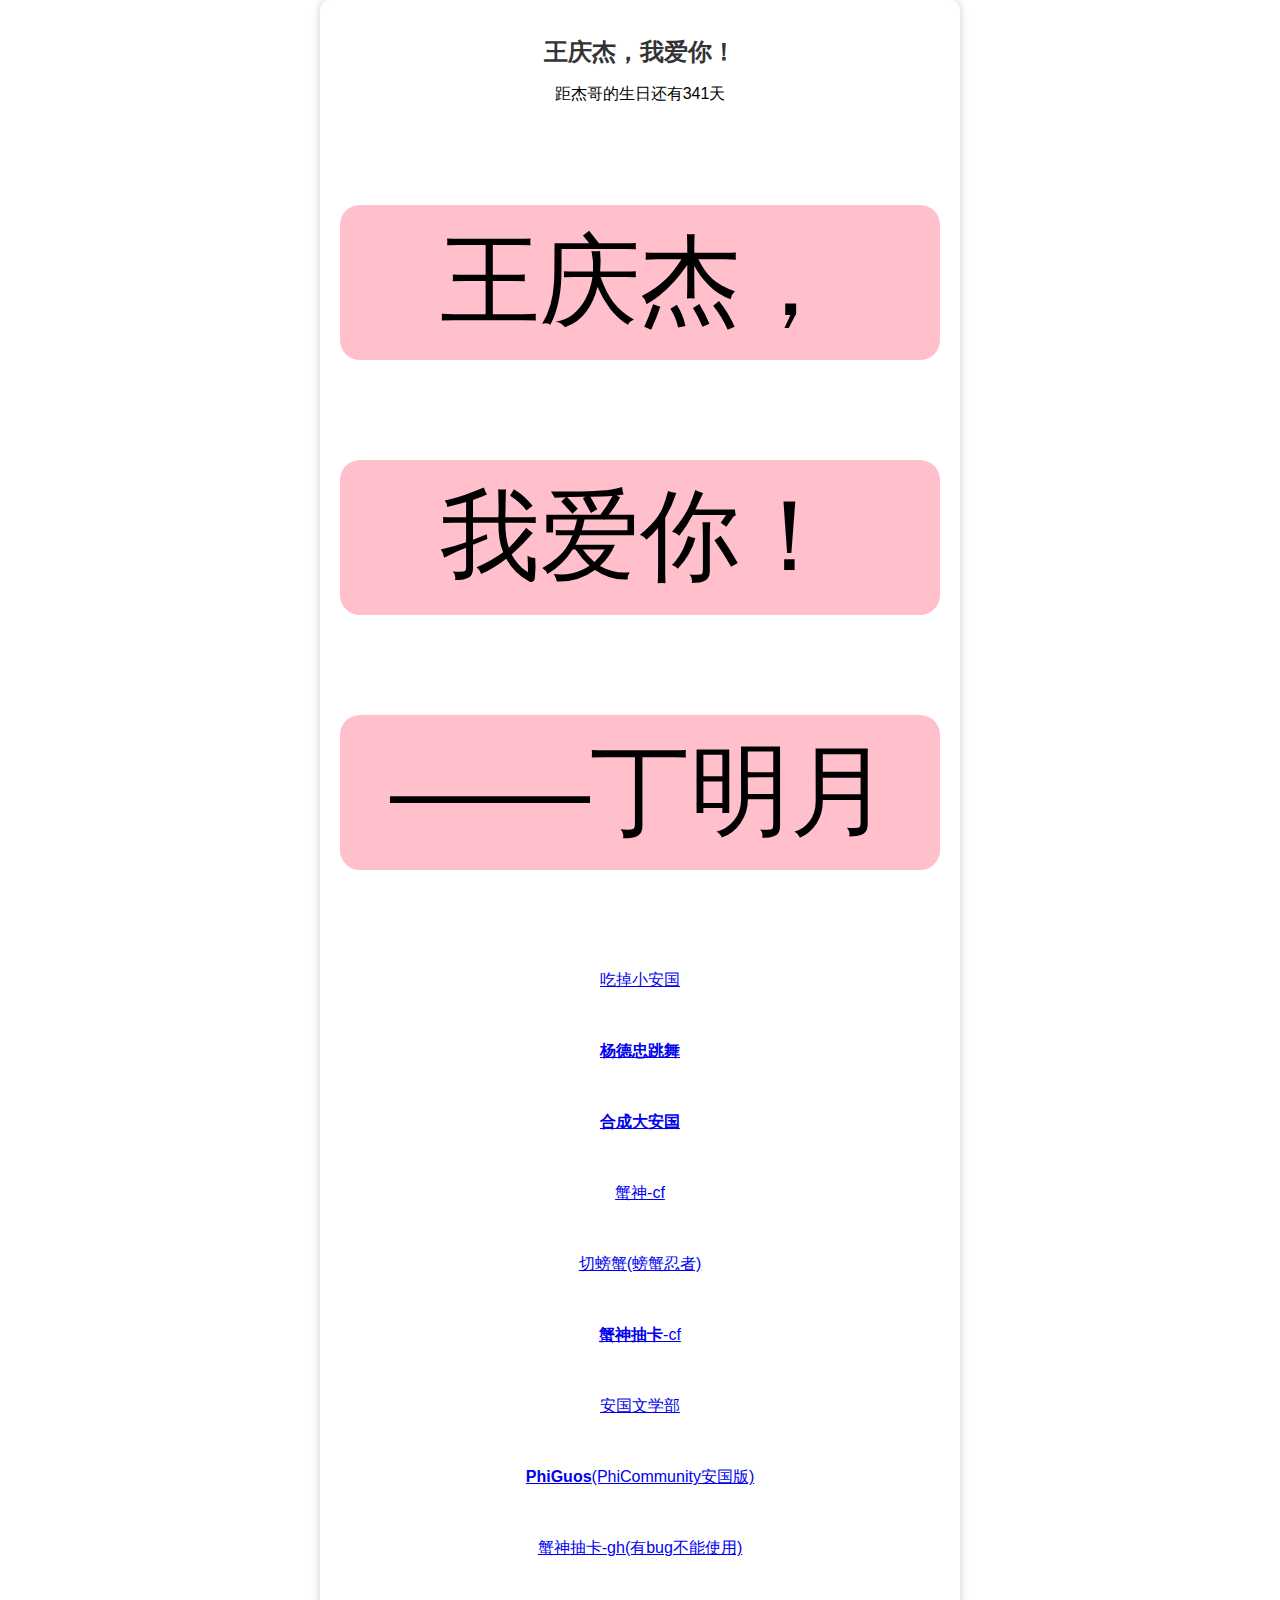
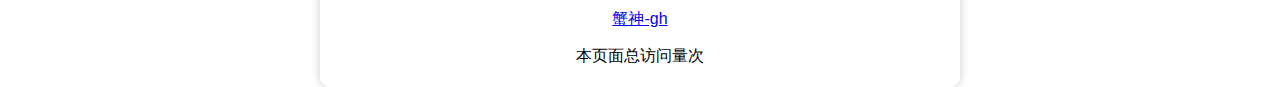
==== index.html @ c698faa6 "改为twikoo评论、修改链接、ydz添加plyr播放器" ====
<!DOCTYPE html>
<html>

<head>
    <title>我爱王庆杰</title>
    <meta name="viewport" content="width=device-width, initial-scale=1">
    <style>
        body {
            background-image: url("img/back_index.jpg");
            background-repeat: repeat;
            background-size: cover;
            /* display: flex; */
            justify-content: center;
            align-items: center;
            height: 100vh;
            text-align: center;
            font-family: Arial, sans-serif;
            margin: 0;
        }

        /* 设置默认的字体大小 */
        .welcome-text {
            font-size: 100px;
            color: black;
            text-shadow: 2px 2px 4px rgba(0, 0, 0, 0.5);
            position: absolute;
            top: 0;
            left: 0;
            right: 0;
            background-color: rgba(0, 0, 0, 0);
            padding: 20px;
        }

        .container {
            position: relative;
            margin: auto;
            background-color: rgba(255, 255, 255, 0.9);
            padding: 20px;
            border-radius: 10px;
            box-shadow: 0 0 10px rgba(0, 0, 0, 0.2);
            width: 90%;
            max-width: 600px;
            animation: fadeIn 2s ease;
        }
        
        
        @keyframes fadeIn {
            0% {
                opacity: 0;
            }

            100% {
                opacity: 1;
            }
        }
        
        h1 {
            color: #333;
            font-size: 24px;
            animation: rainbowText 5s linear infinite;
        }

        @keyframes rainbowText {
            0% {
                color: red;
            }

            14% {
                color: orange;
            }

            28% {
                color: yellow;
            }

            42% {
                color: green;
            }

            57% {
                color: blue;
            }

            71% {
                color: indigo;
            }

            85% {
                color: violet;
            }

            100% {
                color: red;
            }
        }

        button {
            margin-top: 20px;
            padding: 15px 30px;
            font-size: 16px;
            border-radius: 5px;
            background-color: #4caf50;
            color: white;
            border: none;
            cursor: pointer;
            transition: transform 0.3s ease;
        }

        button:hover {
            background-color: #45a049;
            transform: scale(1.1);
        }

        /* 使用媒体查询来设置移动设备的字体大小 */
        @media (max-width: 767px) {
            .welcome-text {
                font-size: 70px;
            }
        }

        .pfont {
            font-size: 100px;
            background-color: pink;
            border-radius: 20px; /* 设置圆角半径 */
            padding: 10px; /* 设置内边距 */
        }

    </style>
</head>

<body>

    <div class="container">
        <h1>王庆杰，我爱你！</h1>
        <p id="message" style="display: none;"></p>
        <p class="pfont">王庆杰，</p>
        <p class="pfont">我爱你！</p>
        <p class="pfont">——丁明月</p>
        <p><a href="eatcat">吃掉小安国</a></p>
        <br />
        <p><a href="ydz.html"><b>杨德忠跳舞</b></a></p>
        <br />
        <p><a href="dxg"><b>合成大安国</b></a></p>
        <br />
        <p><a href="https://mikuhatsune.pages.dev">蟹神-cf</a></p>
        <br />
        <p><a href="xies/cutf">切螃蟹(螃蟹忍者)</a></p>
	    <br />
        <p><a href="https://syoujo.pages.dev"><b>蟹神抽卡</b>-cf</a></p>
	    <br />
	    <p><a href="gal">安国文学部</a></p>
        <br />
        <p><a href="https://初音未来.pages.dev"><b>PhiGuos</b>(PhiCommunity安国版)</a></p>
        <br />
	    <p><a href="xies/wish">蟹神抽卡-gh(有bug不能使用)</a></p>
        <br />
        <p><a href="xies">蟹神-gh</a></p>
        <div id="tcomment"></div>
        <script src="https://cdn.staticfile.org/twikoo/1.6.31/twikoo.all.min.js"></script>
        <script>
        twikoo.init({
          envId: 'https://mikukatsune.netlify.app/.netlify/functions/twikoo',
          el: '#tcomment',
          path: location.pathname,
        })
        </script>
        <script async src="//busuanzi.ibruce.info/busuanzi/2.3/busuanzi.pure.mini.js"></script>
        <span id="busuanzi_container_site_pv">本页面总访问量<span id="busuanzi_value_site_pv"></span>次</span>
        <script>
            // 获取当前日期
            var now = new Date();
            // 设置目标日期为下一个6月30日
            var targetDate = new Date(now.getFullYear(), 5, 30);

            // 如果当前日期已经是6月30日或之后
            if (now.getMonth() > 5 || (now.getMonth() === 5 && now.getDate() >= 30)) {
                // 将目标日期设置为明年的6月30日
                targetDate.setFullYear(targetDate.getFullYear() + 1);
            }

            // 计算距离目标日期的天数差值
            var timeDiff = targetDate.getTime() - now.getTime();
            var daysRemaining = Math.ceil(timeDiff / (1000 * 3600 * 24)); // 将毫秒转换为天

            // 检查是否是6月30日
            if (now.getMonth() === 5 && now.getDate() === 30) {
                document.getElementById("message").innerHTML = "杰哥生日快乐！";
            } else {
                document.getElementById("message").innerHTML = "距杰哥的生日还有" + daysRemaining + "天";
            }
            document.getElementById("message").style.display = "block";
        </script>
    </div>

</body>

</html>
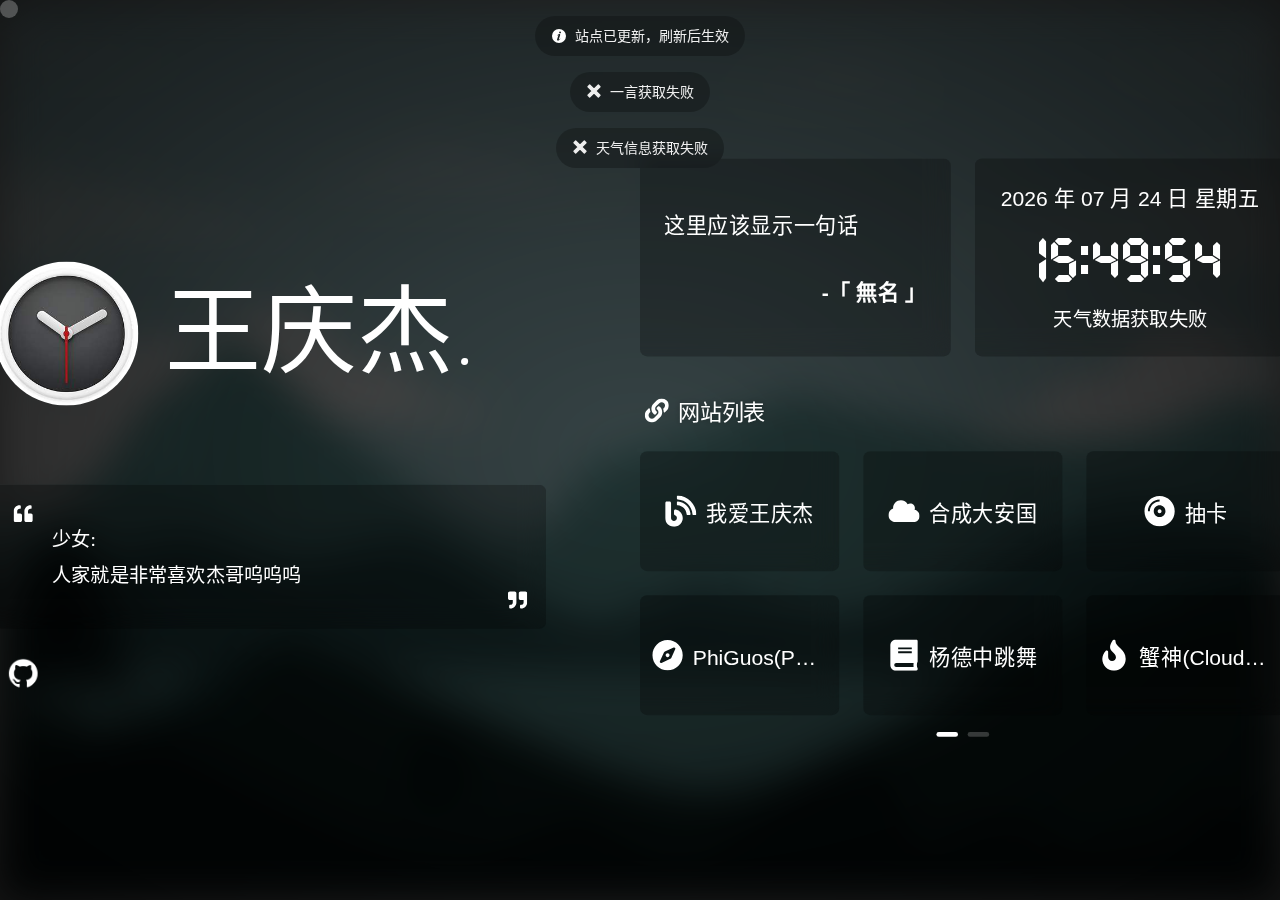
==== commit 19696ef9: "新主页" ====
--- a/index.html
+++ b/index.html
@@ -1,197 +1,41 @@
-<!DOCTYPE html>
-<html>
+<!doctype html>
+<html lang="zh-CN">
+  <head>
+    <meta charset="UTF-8" />
+    <meta http-equiv="Access-Control-Allow-Origin" content="*" />
+    <!-- <meta http-equiv="Content-Security-Policy" content="upgrade-insecure-requests"> -->
+    <meta name="viewport" content="width=device-width, initial-scale=1.0" />
+    <link rel="icon" href="/images/icon/favicon.ico" />
+    <link rel="apple-touch-icon" href="/images/logo/apple-touch-icon.png" />
+    <link rel="bookmark" href="/images/logo/apple-touch-icon.png" />
+    <link rel="apple-touch-icon-precomposed" sizes="200x200" href="/images/logo/apple-touch-icon.png" />
+    <meta name="description" content="我就是喜欢王庆杰" />
+    <meta name="keywords" content="王庆杰, 我爱你!" />
+    <meta name="author" content="少女" />
+    <meta name="theme-color" content="#424242" />
+    <title>王庆杰, 我爱你!</title>
+    <!-- HarmonyOS Sans -->
+    <!-- 本站 CDN 已开启防盗链，非本站域名不可访问，请更改链接为下方内容，否则自定义字体将失效 -->
+    <link rel="stylesheet" href="https://s1.hdslb.com/bfs/static/jinkela/long/font/regular.css" />
+    <!-- <link rel="stylesheet" href="https://cdn.imsyy.top/gh/imsyy/file/font/HarmonyOS_Sans/regular.min.css" /> -->
+    <!-- IE Out -->
+    <script>
+      if (/*@cc_on!@*/ false || (!!window.MSInputMethodContext && !!document.documentMode))
+        window.location.href =
+          'https://support.dmeng.net/upgrade-your-browser.html?referrer=' +
+          encodeURIComponent(window.location.href);
+    </script>
+    <script type="module" crossorigin src="/assets/index-a9b6fac9.js"></script>
+    <link rel="stylesheet" href="/assets/index-e2ffb5dc.css">
+  <link rel="manifest" href="/manifest.webmanifest"><script id="vite-plugin-pwa:register-sw" src="/registerSW.js"></script></head>
 
-<head>
-    <title>我爱王庆杰</title>
-    <meta name="viewport" content="width=device-width, initial-scale=1">
-    <style>
-        body {
-            background-image: url("img/back_index.jpg");
-            background-repeat: repeat;
-            background-size: cover;
-            /* display: flex; */
-            justify-content: center;
-            align-items: center;
-            height: 100vh;
-            text-align: center;
-            font-family: Arial, sans-serif;
-            margin: 0;
-        }
-
-        /* 设置默认的字体大小 */
-        .welcome-text {
-            font-size: 100px;
-            color: black;
-            text-shadow: 2px 2px 4px rgba(0, 0, 0, 0.5);
-            position: absolute;
-            top: 0;
-            left: 0;
-            right: 0;
-            background-color: rgba(0, 0, 0, 0);
-            padding: 20px;
-        }
-
-        .container {
-            position: relative;
-            margin: auto;
-            background-color: rgba(255, 255, 255, 0.9);
-            padding: 20px;
-            border-radius: 10px;
-            box-shadow: 0 0 10px rgba(0, 0, 0, 0.2);
-            width: 90%;
-            max-width: 600px;
-            animation: fadeIn 2s ease;
-        }
-        
-        
-        @keyframes fadeIn {
-            0% {
-                opacity: 0;
-            }
-
-            100% {
-                opacity: 1;
-            }
-        }
-        
-        h1 {
-            color: #333;
-            font-size: 24px;
-            animation: rainbowText 5s linear infinite;
-        }
-
-        @keyframes rainbowText {
-            0% {
-                color: red;
-            }
-
-            14% {
-                color: orange;
-            }
-
-            28% {
-                color: yellow;
-            }
-
-            42% {
-                color: green;
-            }
-
-            57% {
-                color: blue;
-            }
-
-            71% {
-                color: indigo;
-            }
-
-            85% {
-                color: violet;
-            }
-
-            100% {
-                color: red;
-            }
-        }
-
-        button {
-            margin-top: 20px;
-            padding: 15px 30px;
-            font-size: 16px;
-            border-radius: 5px;
-            background-color: #4caf50;
-            color: white;
-            border: none;
-            cursor: pointer;
-            transition: transform 0.3s ease;
-        }
-
-        button:hover {
-            background-color: #45a049;
-            transform: scale(1.1);
-        }
-
-        /* 使用媒体查询来设置移动设备的字体大小 */
-        @media (max-width: 767px) {
-            .welcome-text {
-                font-size: 70px;
-            }
-        }
-
-        .pfont {
-            font-size: 100px;
-            background-color: pink;
-            border-radius: 20px; /* 设置圆角半径 */
-            padding: 10px; /* 设置内边距 */
-        }
-
-    </style>
-</head>
-
-<body>
-
-    <div class="container">
-        <h1>王庆杰，我爱你！</h1>
-        <p id="message" style="display: none;"></p>
-        <p class="pfont">王庆杰，</p>
-        <p class="pfont">我爱你！</p>
-        <p class="pfont">——丁明月</p>
-        <p><a href="eatcat">吃掉小安国</a></p>
-        <br />
-        <p><a href="ydz.html"><b>杨德忠跳舞</b></a></p>
-        <br />
-        <p><a href="dxg"><b>合成大安国</b></a></p>
-        <br />
-        <p><a href="https://mikuhatsune.pages.dev">蟹神-cf</a></p>
-        <br />
-        <p><a href="xies/cutf">切螃蟹(螃蟹忍者)</a></p>
-	    <br />
-        <p><a href="https://syoujo.pages.dev"><b>蟹神抽卡</b>-cf</a></p>
-	    <br />
-	    <p><a href="gal">安国文学部</a></p>
-        <br />
-        <p><a href="https://初音未来.pages.dev"><b>PhiGuos</b>(PhiCommunity安国版)</a></p>
-        <br />
-	    <p><a href="xies/wish">蟹神抽卡-gh(有bug不能使用)</a></p>
-        <br />
-        <p><a href="xies">蟹神-gh</a></p>
-        <div id="tcomment"></div>
-        <script src="https://cdn.staticfile.org/twikoo/1.6.31/twikoo.all.min.js"></script>
-        <script>
-        twikoo.init({
-          envId: 'https://mikukatsune.netlify.app/.netlify/functions/twikoo',
-          el: '#tcomment',
-          path: location.pathname,
-        })
-        </script>
-        <script async src="//busuanzi.ibruce.info/busuanzi/2.3/busuanzi.pure.mini.js"></script>
-        <span id="busuanzi_container_site_pv">本页面总访问量<span id="busuanzi_value_site_pv"></span>次</span>
-        <script>
-            // 获取当前日期
-            var now = new Date();
-            // 设置目标日期为下一个6月30日
-            var targetDate = new Date(now.getFullYear(), 5, 30);
-
-            // 如果当前日期已经是6月30日或之后
-            if (now.getMonth() > 5 || (now.getMonth() === 5 && now.getDate() >= 30)) {
-                // 将目标日期设置为明年的6月30日
-                targetDate.setFullYear(targetDate.getFullYear() + 1);
-            }
-
-            // 计算距离目标日期的天数差值
-            var timeDiff = targetDate.getTime() - now.getTime();
-            var daysRemaining = Math.ceil(timeDiff / (1000 * 3600 * 24)); // 将毫秒转换为天
-
-            // 检查是否是6月30日
-            if (now.getMonth() === 5 && now.getDate() === 30) {
-                document.getElementById("message").innerHTML = "杰哥生日快乐！";
-            } else {
-                document.getElementById("message").innerHTML = "距杰哥的生日还有" + daysRemaining + "天";
-            }
-            document.getElementById("message").style.display = "block";
-        </script>
-    </div>
-
-</body>
-
-</html>+  <body>
+    <!-- 主体内容 -->
+    <div id="app"></div>
+    <!-- noscript -->
+    <noscript>
+      <div style="text-align: center">请开启 JavaScript</div>
+    </noscript>
+    
+  </body>
+</html>
--- a/assets/index-e2ffb5dc.css
+++ b/assets/index-e2ffb5dc.css
@@ -0,0 +1 @@
+@charset "UTF-8";:root{--el-color-white:#ffffff;--el-color-black:#000000;--el-color-primary-rgb:64,158,255;--el-color-success-rgb:103,194,58;--el-color-warning-rgb:230,162,60;--el-color-danger-rgb:245,108,108;--el-color-error-rgb:245,108,108;--el-color-info-rgb:144,147,153;--el-font-size-extra-large:20px;--el-font-size-large:18px;--el-font-size-medium:16px;--el-font-size-base:14px;--el-font-size-small:13px;--el-font-size-extra-small:12px;--el-font-family:"Helvetica Neue",Helvetica,"PingFang SC","Hiragino Sans GB","Microsoft YaHei","微软雅黑",Arial,sans-serif;--el-font-weight-primary:500;--el-font-line-height-primary:24px;--el-index-normal:1;--el-index-top:1000;--el-index-popper:2000;--el-border-radius-base:4px;--el-border-radius-small:2px;--el-border-radius-round:20px;--el-border-radius-circle:100%;--el-transition-duration:.3s;--el-transition-duration-fast:.2s;--el-transition-function-ease-in-out-bezier:cubic-bezier(.645, .045, .355, 1);--el-transition-function-fast-bezier:cubic-bezier(.23, 1, .32, 1);--el-transition-all:all var(--el-transition-duration) var(--el-transition-function-ease-in-out-bezier);--el-transition-fade:opacity var(--el-transition-duration) var(--el-transition-function-fast-bezier);--el-transition-md-fade:transform var(--el-transition-duration) var(--el-transition-function-fast-bezier),opacity var(--el-transition-duration) var(--el-transition-function-fast-bezier);--el-transition-fade-linear:opacity var(--el-transition-duration-fast) linear;--el-transition-border:border-color var(--el-transition-duration-fast) var(--el-transition-function-ease-in-out-bezier);--el-transition-box-shadow:box-shadow var(--el-transition-duration-fast) var(--el-transition-function-ease-in-out-bezier);--el-transition-color:color var(--el-transition-duration-fast) var(--el-transition-function-ease-in-out-bezier);--el-component-size-large:40px;--el-component-size:32px;--el-component-size-small:24px}:root{color-scheme:light;--el-color-white:#ffffff;--el-color-black:#000000;--el-color-primary:#409eff;--el-color-primary-light-3:#79bbff;--el-color-primary-light-5:#a0cfff;--el-color-primary-light-7:#c6e2ff;--el-color-primary-light-8:#d9ecff;--el-color-primary-light-9:#ecf5ff;--el-color-primary-dark-2:#337ecc;--el-color-success:#67c23a;--el-color-success-light-3:#95d475;--el-color-success-light-5:#b3e19d;--el-color-success-light-7:#d1edc4;--el-color-success-light-8:#e1f3d8;--el-color-success-light-9:#f0f9eb;--el-color-success-dark-2:#529b2e;--el-color-warning:#e6a23c;--el-color-warning-light-3:#eebe77;--el-color-warning-light-5:#f3d19e;--el-color-warning-light-7:#f8e3c5;--el-color-warning-light-8:#faecd8;--el-color-warning-light-9:#fdf6ec;--el-color-warning-dark-2:#b88230;--el-color-danger:#f56c6c;--el-color-danger-light-3:#f89898;--el-color-danger-light-5:#fab6b6;--el-color-danger-light-7:#fcd3d3;--el-color-danger-light-8:#fde2e2;--el-color-danger-light-9:#fef0f0;--el-color-danger-dark-2:#c45656;--el-color-error:#f56c6c;--el-color-error-light-3:#f89898;--el-color-error-light-5:#fab6b6;--el-color-error-light-7:#fcd3d3;--el-color-error-light-8:#fde2e2;--el-color-error-light-9:#fef0f0;--el-color-error-dark-2:#c45656;--el-color-info:#909399;--el-color-info-light-3:#b1b3b8;--el-color-info-light-5:#c8c9cc;--el-color-info-light-7:#dedfe0;--el-color-info-light-8:#e9e9eb;--el-color-info-light-9:#f4f4f5;--el-color-info-dark-2:#73767a;--el-bg-color:#ffffff;--el-bg-color-page:#f2f3f5;--el-bg-color-overlay:#ffffff;--el-text-color-primary:#303133;--el-text-color-regular:#606266;--el-text-color-secondary:#909399;--el-text-color-placeholder:#a8abb2;--el-text-color-disabled:#c0c4cc;--el-border-color:#dcdfe6;--el-border-color-light:#e4e7ed;--el-border-color-lighter:#ebeef5;--el-border-color-extra-light:#f2f6fc;--el-border-color-dark:#d4d7de;--el-border-color-darker:#cdd0d6;--el-fill-color:#f0f2f5;--el-fill-color-light:#f5f7fa;--el-fill-color-lighter:#fafafa;--el-fill-color-extra-light:#fafcff;--el-fill-color-dark:#ebedf0;--el-fill-color-darker:#e6e8eb;--el-fill-color-blank:#ffffff;--el-box-shadow:0px 12px 32px 4px rgba(0, 0, 0, .04),0px 8px 20px rgba(0, 0, 0, .08);--el-box-shadow-light:0px 0px 12px rgba(0, 0, 0, .12);--el-box-shadow-lighter:0px 0px 6px rgba(0, 0, 0, .12);--el-box-shadow-dark:0px 16px 48px 16px rgba(0, 0, 0, .08),0px 12px 32px rgba(0, 0, 0, .12),0px 8px 16px -8px rgba(0, 0, 0, .16);--el-disabled-bg-color:var(--el-fill-color-light);--el-disabled-text-color:var(--el-text-color-placeholder);--el-disabled-border-color:var(--el-border-color-light);--el-overlay-color:rgba(0, 0, 0, .8);--el-overlay-color-light:rgba(0, 0, 0, .7);--el-overlay-color-lighter:rgba(0, 0, 0, .5);--el-mask-color:rgba(255, 255, 255, .9);--el-mask-color-extra-light:rgba(255, 255, 255, .3);--el-border-width:1px;--el-border-style:solid;--el-border-color-hover:var(--el-text-color-disabled);--el-border:var(--el-border-width) var(--el-border-style) var(--el-border-color);--el-svg-monochrome-grey:var(--el-border-color)}.el-icon-loading{-webkit-animation:rotating 2s linear infinite;animation:rotating 2s linear infinite}.el-icon--right{margin-left:5px}.el-icon--left{margin-right:5px}@-webkit-keyframes rotating{0%{transform:rotate(0)}to{transform:rotate(360deg)}}@keyframes rotating{0%{transform:rotate(0)}to{transform:rotate(360deg)}}.el-icon{--color:inherit;height:1em;width:1em;line-height:1em;display:inline-flex;justify-content:center;align-items:center;position:relative;fill:currentColor;color:var(--color);font-size:inherit}.el-icon.is-loading{-webkit-animation:rotating 2s linear infinite;animation:rotating 2s linear infinite}.el-icon svg{height:1em;width:1em}.el-badge{--el-badge-bg-color:var(--el-color-danger);--el-badge-radius:10px;--el-badge-font-size:12px;--el-badge-padding:6px;--el-badge-size:18px;position:relative;vertical-align:middle;display:inline-block;width:-webkit-fit-content;width:-moz-fit-content;width:fit-content}.el-badge__content{background-color:var(--el-badge-bg-color);border-radius:var(--el-badge-radius);color:var(--el-color-white);display:inline-flex;justify-content:center;align-items:center;font-size:var(--el-badge-font-size);height:var(--el-badge-size);padding:0 var(--el-badge-padding);white-space:nowrap;border:1px solid var(--el-bg-color)}.el-badge__content.is-fixed{position:absolute;top:0;right:calc(1px + var(--el-badge-size)/ 2);transform:translateY(-50%) translate(100%);z-index:var(--el-index-normal)}.el-badge__content.is-fixed.is-dot{right:5px}.el-badge__content.is-dot{height:8px;width:8px;padding:0;right:0;border-radius:50%}.el-badge__content--primary{background-color:var(--el-color-primary)}.el-badge__content--success{background-color:var(--el-color-success)}.el-badge__content--warning{background-color:var(--el-color-warning)}.el-badge__content--info{background-color:var(--el-color-info)}.el-badge__content--danger{background-color:var(--el-color-danger)}.el-message{--el-message-bg-color:var(--el-color-info-light-9);--el-message-border-color:var(--el-border-color-lighter);--el-message-padding:11px 15px;--el-message-close-size:16px;--el-message-close-icon-color:var(--el-text-color-placeholder);--el-message-close-hover-color:var(--el-text-color-secondary)}.el-message{width:-webkit-fit-content;width:-moz-fit-content;width:fit-content;max-width:calc(100% - 32px);box-sizing:border-box;border-radius:var(--el-border-radius-base);border-width:var(--el-border-width);border-style:var(--el-border-style);border-color:var(--el-message-border-color);position:fixed;left:50%;top:20px;transform:translate(-50%);background-color:var(--el-message-bg-color);transition:opacity var(--el-transition-duration),transform .4s,top .4s;padding:var(--el-message-padding);display:flex;align-items:center;gap:8px}.el-message.is-center{justify-content:center}.el-message p{margin:0}.el-message--success{--el-message-bg-color:var(--el-color-success-light-9);--el-message-border-color:var(--el-color-success-light-8);--el-message-text-color:var(--el-color-success)}.el-message--success .el-message__content{color:var(--el-message-text-color);overflow-wrap:break-word}.el-message .el-message-icon--success{color:var(--el-message-text-color)}.el-message--info{--el-message-bg-color:var(--el-color-info-light-9);--el-message-border-color:var(--el-color-info-light-8);--el-message-text-color:var(--el-color-info)}.el-message--info .el-message__content{color:var(--el-message-text-color);overflow-wrap:break-word}.el-message .el-message-icon--info{color:var(--el-message-text-color)}.el-message--warning{--el-message-bg-color:var(--el-color-warning-light-9);--el-message-border-color:var(--el-color-warning-light-8);--el-message-text-color:var(--el-color-warning)}.el-message--warning .el-message__content{color:var(--el-message-text-color);overflow-wrap:break-word}.el-message .el-message-icon--warning{color:var(--el-message-text-color)}.el-message--error{--el-message-bg-color:var(--el-color-error-light-9);--el-message-border-color:var(--el-color-error-light-8);--el-message-text-color:var(--el-color-error)}.el-message--error .el-message__content{color:var(--el-message-text-color);overflow-wrap:break-word}.el-message .el-message-icon--error{color:var(--el-message-text-color)}.el-message .el-message__badge{position:absolute;top:-8px;right:-8px}.el-message__content{padding:0;font-size:14px;line-height:1}.el-message__content:focus{outline-width:0}.el-message .el-message__closeBtn{cursor:pointer;color:var(--el-message-close-icon-color);font-size:var(--el-message-close-size)}.el-message .el-message__closeBtn:focus{outline-width:0}.el-message .el-message__closeBtn:hover{color:var(--el-message-close-hover-color)}.el-message-fade-enter-from,.el-message-fade-leave-to{opacity:0;transform:translate(-50%,-100%)}html,body{width:100%;height:100%;margin:0;padding:0;background-color:#333;overflow:hidden;font-family:HarmonyOS_Regular,sans-serif}*,a,p{margin:0;padding:0;-webkit-user-select:none;user-select:none;text-decoration:none;color:#fff;box-sizing:border-box}*:hover,a:hover,p:hover{transition:.3s}@font-face{font-family:Pacifico-Regular;font-display:swap;src:url(/font/Pacifico-Regular.ttf) format("truetype")}@font-face{font-family:UnidreamLED;font-display:swap;src:url(/font/UnidreamLED.ttf) format("truetype")}#app{position:fixed;top:0;left:0;width:100vw;height:100vh;z-index:0}.cards{border-radius:6px;background-color:#00000040;-webkit-backdrop-filter:blur(10px);backdrop-filter:blur(10px);transform:scale(1);transition:backdrop-filter .3s,transform .3s}.cards:hover{transform:scale(1.01)}.cards:active{transform:scale(.98)}.text-hidden{overflow:hidden;white-space:nowrap;text-overflow:ellipsis}.el-message{--el-message-bg-color: #00000040 !important;--el-message-text-color: #efefef !important;-webkit-backdrop-filter:blur(10px);backdrop-filter:blur(10px);border-radius:25px!important;border-color:transparent!important}.el-message .el-message__badge{display:none}.el-message .el-message__content{white-space:nowrap}.el-progress-bar .el-progress-bar__outer{border-radius:6px;background-color:#00000020}.el-progress-bar .el-progress-bar__outer .el-progress-bar__inner{background-color:#efefef;border-radius:6px;text-align:center;font-family:UnidreamLED}.el-progress-bar .el-progress-bar__outer .el-progress-bar__inner span{color:#564d59;font-size:.9rem}.el-popper.is-dark{background:rgba(255,255,255,.3764705882)!important;border:1px solid transparent!important}.el-card{border-radius:8px!important;border:1px solid transparent!important;background-color:transparent!important}.el-card .el-card__header{font-weight:700;padding:16px 20px!important;background-color:#ffffff30!important;border-bottom:1px solid transparent!important}.el-card .el-card__body{padding:0!important;background-color:#ffffff10!important}.fade-enter-active,.fade-leave-active{transition:opacity .3s ease-in-out}.fade-enter-from,.fade-leave-to{opacity:0}@keyframes fade{0%{opacity:0}to{opacity:1}}@keyframes fade-blur-in{0%{filter:blur(20px) brightness(.3);transform:scale(1.6)}to{filter:blur(0) brightness(1);transform:scale(1)}}@keyframes fade-blur-main-in{0%{transform:scale(1.2)}to{transform:scale(1)}}@media (min-width: 910px) and (max-width: 1200px){.sm-hidden{display:none}}#cursor{position:fixed;width:18px;height:18px;background:#fff;border-radius:25px;opacity:.25;z-index:10086;pointer-events:none;transition:.2s ease-in-out;transition-property:background,opacity,transform}#cursor.hidden{opacity:0}#cursor.active{opacity:.5;transform:scale(.5)}::-webkit-scrollbar,scrollbar{width:6px;height:6px;background-color:transparent}::-webkit-scrollbar-thumb,scrollbar-thumb{border-radius:10px;background-color:#eee}.container[data-v-d7fe35e2]{max-width:1200px}@media (max-width: 1380px){.el-radio-group[data-v-d7fe35e2]{justify-content:center!important}}@media (max-width: 1280px){.container[data-v-d7fe35e2]{max-width:1100px}}@media (max-width: 992px){.container[data-v-d7fe35e2]{max-width:900px}}@media (max-width: 720px){.xs-hidden[data-v-d7fe35e2]{display:none}}#loader-wrapper[data-v-d7fe35e2]{position:fixed;top:0;left:0;width:100%;height:100%;z-index:999;overflow:hidden}#loader-wrapper .loader[data-v-d7fe35e2]{width:100%;height:100%;position:absolute;top:0;left:0;display:flex;flex-direction:column;align-items:center;justify-content:center}#loader-wrapper .loader .loader-circle[data-v-d7fe35e2]{width:150px;height:150px;border-radius:50%;border:3px solid transparent;border-top-color:#fff;animation:spin-d7fe35e2 1.8s linear infinite;z-index:2}#loader-wrapper .loader .loader-circle[data-v-d7fe35e2]:before{content:"";position:absolute;top:5px;left:5px;right:5px;bottom:5px;border-radius:50%;border:3px solid transparent;border-top-color:#a4a4a4;animation:spin-reverse-d7fe35e2 .6s linear infinite}#loader-wrapper .loader .loader-circle[data-v-d7fe35e2]:after{content:"";position:absolute;top:15px;left:15px;right:15px;bottom:15px;border-radius:50%;border:3px solid transparent;border-top-color:#d3d3d3;animation:spin-d7fe35e2 1s linear infinite}#loader-wrapper .loader .loader-text[data-v-d7fe35e2]{display:flex;flex-direction:column;align-items:center;color:#fff;z-index:2;margin-top:40px;font-size:24px}#loader-wrapper .loader .loader-text .tip[data-v-d7fe35e2]{margin-top:6px;font-size:18px;opacity:.6}#loader-wrapper .loader-section[data-v-d7fe35e2]{position:fixed;top:0;width:51%;height:100%;background:#333;z-index:1}#loader-wrapper .loader-section.section-left[data-v-d7fe35e2]{left:0}#loader-wrapper .loader-section.section-right[data-v-d7fe35e2]{right:0}#loader-wrapper.loaded[data-v-d7fe35e2]{visibility:hidden;transform:translateY(-100%);transition:transform .3s 1s ease-out,visibility .3s 1s ease-out}#loader-wrapper.loaded .loader .loader-circle[data-v-d7fe35e2],#loader-wrapper.loaded .loader .loader-text[data-v-d7fe35e2]{opacity:0;transition:opacity .3s ease-out}#loader-wrapper.loaded .loader-section.section-left[data-v-d7fe35e2]{transform:translate(-100%);transition:transform .5s .3s cubic-bezier(.645,.045,.355,1)}#loader-wrapper.loaded .loader-section.section-right[data-v-d7fe35e2]{transform:translate(100%);transition:transform .5s .3s cubic-bezier(.645,.045,.355,1)}@keyframes spin-d7fe35e2{0%{transform:rotate(0)}to{transform:rotate(360deg)}}@keyframes spin-reverse-d7fe35e2{0%{transform:rotate(0)}to{transform:rotate(-360deg)}}.container[data-v-03d4b6aa]{max-width:1200px}@media (max-width: 1380px){.el-radio-group[data-v-03d4b6aa]{justify-content:center!important}}@media (max-width: 1280px){.container[data-v-03d4b6aa]{max-width:1100px}}@media (max-width: 992px){.container[data-v-03d4b6aa]{max-width:900px}}@media (max-width: 720px){.xs-hidden[data-v-03d4b6aa]{display:none}}.message .logo[data-v-03d4b6aa]{display:flex;flex-direction:row;align-items:center;animation:fade .5s;max-width:460px}.message .logo .logo-img[data-v-03d4b6aa]{border-radius:50%;width:120px}.message .logo .name[data-v-03d4b6aa]{width:100%;padding-left:22px;transform:translateY(-8px);font-family:Pacifico-Regular}.message .logo .name .bg[data-v-03d4b6aa]{font-size:5rem}.message .logo .name .sm[data-v-03d4b6aa]{margin-left:6px;font-size:2rem}@media (min-width: 720px) and (max-width: 789px){.message .logo .name .sm[data-v-03d4b6aa]{display:none}}@media (max-width: 768px){.message .logo .logo-img[data-v-03d4b6aa]{width:100px}.message .logo .name[data-v-03d4b6aa]{height:128px}.message .logo .name .bg[data-v-03d4b6aa]{font-size:4.5rem}}@media (max-width: 720px){.message .logo[data-v-03d4b6aa]{max-width:100%}}.message .description[data-v-03d4b6aa]{padding:1rem;margin-top:3.5rem;max-width:460px;animation:fade .5s}.message .description .content[data-v-03d4b6aa]{display:flex;justify-content:space-between}.message .description .content .text[data-v-03d4b6aa]{margin:.75rem 1rem;line-height:2rem;margin-right:auto}.message .description .content .text p[data-v-03d4b6aa]:nth-of-type(1){font-family:Pacifico-Regular}.message .description .content .xicon[data-v-03d4b6aa]:nth-of-type(2){align-self:flex-end}@media (max-width: 720px){.message .description[data-v-03d4b6aa]{max-width:100%;pointer-events:none}}@media (max-width: 390px){.message .logo[data-v-03d4b6aa]{flex-direction:column}.message .logo .logo-img[data-v-03d4b6aa]{display:none}.message .logo .name[data-v-03d4b6aa]{margin-left:0;height:auto;transform:none;text-align:center}.message .logo .name .bg[data-v-03d4b6aa]{font-size:3.5rem}.message .logo .name .sm[data-v-03d4b6aa]{font-size:1.4rem}.message .description[data-v-03d4b6aa]{margin-top:2.5rem}}.container[data-v-4c3b376d]{max-width:1200px}@media (max-width: 1380px){.el-radio-group[data-v-4c3b376d]{justify-content:center!important}}@media (max-width: 1280px){.container[data-v-4c3b376d]{max-width:1100px}}@media (max-width: 992px){.container[data-v-4c3b376d]{max-width:900px}}@media (max-width: 720px){.xs-hidden[data-v-4c3b376d]{display:none}}.social[data-v-4c3b376d]{margin-top:1rem;display:flex;align-items:center;justify-content:space-between;max-width:460px;width:100%;height:42px;background-color:transparent;border-radius:6px;-webkit-backdrop-filter:blur(0);backdrop-filter:blur(0);animation:fade .5s;transition:background-color .3s,backdrop-filter .3s}@media (max-width: 840px){.social[data-v-4c3b376d]{max-width:100%;justify-content:center}.social .link[data-v-4c3b376d]{justify-content:space-evenly!important;width:90%}.social .tip[data-v-4c3b376d]{display:none!important}}.social .link[data-v-4c3b376d]{display:flex;align-items:center;justify-content:center}.social .link a[data-v-4c3b376d]{display:inherit}.social .link a .icon[data-v-4c3b376d]{margin:0 12px;transition:transform .3s}.social .link a .icon[data-v-4c3b376d]:hover{transform:scale(1.1)}.social .link a .icon[data-v-4c3b376d]:active{transform:scale(1)}.social .tip[data-v-4c3b376d]{display:none;margin-right:12px;animation:fade .5s}@media (min-width: 768px){.social[data-v-4c3b376d]:hover{background-color:#00000040;-webkit-backdrop-filter:blur(5px);backdrop-filter:blur(5px)}.social:hover .tip[data-v-4c3b376d]{display:block}}.container[data-v-82ebc9a3]{max-width:1200px}@media (max-width: 1380px){.el-radio-group[data-v-82ebc9a3]{justify-content:center!important}}@media (max-width: 1280px){.container[data-v-82ebc9a3]{max-width:1100px}}@media (max-width: 992px){.container[data-v-82ebc9a3]{max-width:900px}}@media (max-width: 720px){.xs-hidden[data-v-82ebc9a3]{display:none}}.left[data-v-82ebc9a3]{width:50%;margin-right:10px;transform:translateY(20px)}.left.hidden[data-v-82ebc9a3]{display:none}@media (max-width: 720px){.left[data-v-82ebc9a3]{margin-right:0;width:100%}}.el-row{display:flex;flex-wrap:wrap;position:relative;box-sizing:border-box}.el-row.is-justify-center{justify-content:center}.el-row.is-justify-end{justify-content:flex-end}.el-row.is-justify-space-between{justify-content:space-between}.el-row.is-justify-space-around{justify-content:space-around}.el-row.is-justify-space-evenly{justify-content:space-evenly}.el-row.is-align-top{align-items:flex-start}.el-row.is-align-middle{align-items:center}.el-row.is-align-bottom{align-items:flex-end}[class*=el-col-]{box-sizing:border-box}[class*=el-col-].is-guttered{display:block;min-height:1px}.el-col-0,.el-col-0.is-guttered{display:none}.el-col-0{max-width:0%;flex:0 0 0%}.el-col-offset-0{margin-left:0}.el-col-pull-0{position:relative;right:0}.el-col-push-0{position:relative;left:0}.el-col-1{max-width:4.1666666667%;flex:0 0 4.1666666667%}.el-col-offset-1{margin-left:4.1666666667%}.el-col-pull-1{position:relative;right:4.1666666667%}.el-col-push-1{position:relative;left:4.1666666667%}.el-col-2{max-width:8.3333333333%;flex:0 0 8.3333333333%}.el-col-offset-2{margin-left:8.3333333333%}.el-col-pull-2{position:relative;right:8.3333333333%}.el-col-push-2{position:relative;left:8.3333333333%}.el-col-3{max-width:12.5%;flex:0 0 12.5%}.el-col-offset-3{margin-left:12.5%}.el-col-pull-3{position:relative;right:12.5%}.el-col-push-3{position:relative;left:12.5%}.el-col-4{max-width:16.6666666667%;flex:0 0 16.6666666667%}.el-col-offset-4{margin-left:16.6666666667%}.el-col-pull-4{position:relative;right:16.6666666667%}.el-col-push-4{position:relative;left:16.6666666667%}.el-col-5{max-width:20.8333333333%;flex:0 0 20.8333333333%}.el-col-offset-5{margin-left:20.8333333333%}.el-col-pull-5{position:relative;right:20.8333333333%}.el-col-push-5{position:relative;left:20.8333333333%}.el-col-6{max-width:25%;flex:0 0 25%}.el-col-offset-6{margin-left:25%}.el-col-pull-6{position:relative;right:25%}.el-col-push-6{position:relative;left:25%}.el-col-7{max-width:29.1666666667%;flex:0 0 29.1666666667%}.el-col-offset-7{margin-left:29.1666666667%}.el-col-pull-7{position:relative;right:29.1666666667%}.el-col-push-7{position:relative;left:29.1666666667%}.el-col-8{max-width:33.3333333333%;flex:0 0 33.3333333333%}.el-col-offset-8{margin-left:33.3333333333%}.el-col-pull-8{position:relative;right:33.3333333333%}.el-col-push-8{position:relative;left:33.3333333333%}.el-col-9{max-width:37.5%;flex:0 0 37.5%}.el-col-offset-9{margin-left:37.5%}.el-col-pull-9{position:relative;right:37.5%}.el-col-push-9{position:relative;left:37.5%}.el-col-10{max-width:41.6666666667%;flex:0 0 41.6666666667%}.el-col-offset-10{margin-left:41.6666666667%}.el-col-pull-10{position:relative;right:41.6666666667%}.el-col-push-10{position:relative;left:41.6666666667%}.el-col-11{max-width:45.8333333333%;flex:0 0 45.8333333333%}.el-col-offset-11{margin-left:45.8333333333%}.el-col-pull-11{position:relative;right:45.8333333333%}.el-col-push-11{position:relative;left:45.8333333333%}.el-col-12{max-width:50%;flex:0 0 50%}.el-col-offset-12{margin-left:50%}.el-col-pull-12{position:relative;right:50%}.el-col-push-12{position:relative;left:50%}.el-col-13{max-width:54.1666666667%;flex:0 0 54.1666666667%}.el-col-offset-13{margin-left:54.1666666667%}.el-col-pull-13{position:relative;right:54.1666666667%}.el-col-push-13{position:relative;left:54.1666666667%}.el-col-14{max-width:58.3333333333%;flex:0 0 58.3333333333%}.el-col-offset-14{margin-left:58.3333333333%}.el-col-pull-14{position:relative;right:58.3333333333%}.el-col-push-14{position:relative;left:58.3333333333%}.el-col-15{max-width:62.5%;flex:0 0 62.5%}.el-col-offset-15{margin-left:62.5%}.el-col-pull-15{position:relative;right:62.5%}.el-col-push-15{position:relative;left:62.5%}.el-col-16{max-width:66.6666666667%;flex:0 0 66.6666666667%}.el-col-offset-16{margin-left:66.6666666667%}.el-col-pull-16{position:relative;right:66.6666666667%}.el-col-push-16{position:relative;left:66.6666666667%}.el-col-17{max-width:70.8333333333%;flex:0 0 70.8333333333%}.el-col-offset-17{margin-left:70.8333333333%}.el-col-pull-17{position:relative;right:70.8333333333%}.el-col-push-17{position:relative;left:70.8333333333%}.el-col-18{max-width:75%;flex:0 0 75%}.el-col-offset-18{margin-left:75%}.el-col-pull-18{position:relative;right:75%}.el-col-push-18{position:relative;left:75%}.el-col-19{max-width:79.1666666667%;flex:0 0 79.1666666667%}.el-col-offset-19{margin-left:79.1666666667%}.el-col-pull-19{position:relative;right:79.1666666667%}.el-col-push-19{position:relative;left:79.1666666667%}.el-col-20{max-width:83.3333333333%;flex:0 0 83.3333333333%}.el-col-offset-20{margin-left:83.3333333333%}.el-col-pull-20{position:relative;right:83.3333333333%}.el-col-push-20{position:relative;left:83.3333333333%}.el-col-21{max-width:87.5%;flex:0 0 87.5%}.el-col-offset-21{margin-left:87.5%}.el-col-pull-21{position:relative;right:87.5%}.el-col-push-21{position:relative;left:87.5%}.el-col-22{max-width:91.6666666667%;flex:0 0 91.6666666667%}.el-col-offset-22{margin-left:91.6666666667%}.el-col-pull-22{position:relative;right:91.6666666667%}.el-col-push-22{position:relative;left:91.6666666667%}.el-col-23{max-width:95.8333333333%;flex:0 0 95.8333333333%}.el-col-offset-23{margin-left:95.8333333333%}.el-col-pull-23{position:relative;right:95.8333333333%}.el-col-push-23{position:relative;left:95.8333333333%}.el-col-24{max-width:100%;flex:0 0 100%}.el-col-offset-24{margin-left:100%}.el-col-pull-24{position:relative;right:100%}.el-col-push-24{position:relative;left:100%}@media only screen and (max-width:767px){.el-col-xs-0,.el-col-xs-0.is-guttered{display:none}.el-col-xs-0{max-width:0%;flex:0 0 0%}.el-col-xs-offset-0{margin-left:0}.el-col-xs-pull-0{position:relative;right:0}.el-col-xs-push-0{position:relative;left:0}.el-col-xs-1{display:block;max-width:4.1666666667%;flex:0 0 4.1666666667%}.el-col-xs-offset-1{margin-left:4.1666666667%}.el-col-xs-pull-1{position:relative;right:4.1666666667%}.el-col-xs-push-1{position:relative;left:4.1666666667%}.el-col-xs-2{display:block;max-width:8.3333333333%;flex:0 0 8.3333333333%}.el-col-xs-offset-2{margin-left:8.3333333333%}.el-col-xs-pull-2{position:relative;right:8.3333333333%}.el-col-xs-push-2{position:relative;left:8.3333333333%}.el-col-xs-3{display:block;max-width:12.5%;flex:0 0 12.5%}.el-col-xs-offset-3{margin-left:12.5%}.el-col-xs-pull-3{position:relative;right:12.5%}.el-col-xs-push-3{position:relative;left:12.5%}.el-col-xs-4{display:block;max-width:16.6666666667%;flex:0 0 16.6666666667%}.el-col-xs-offset-4{margin-left:16.6666666667%}.el-col-xs-pull-4{position:relative;right:16.6666666667%}.el-col-xs-push-4{position:relative;left:16.6666666667%}.el-col-xs-5{display:block;max-width:20.8333333333%;flex:0 0 20.8333333333%}.el-col-xs-offset-5{margin-left:20.8333333333%}.el-col-xs-pull-5{position:relative;right:20.8333333333%}.el-col-xs-push-5{position:relative;left:20.8333333333%}.el-col-xs-6{display:block;max-width:25%;flex:0 0 25%}.el-col-xs-offset-6{margin-left:25%}.el-col-xs-pull-6{position:relative;right:25%}.el-col-xs-push-6{position:relative;left:25%}.el-col-xs-7{display:block;max-width:29.1666666667%;flex:0 0 29.1666666667%}.el-col-xs-offset-7{margin-left:29.1666666667%}.el-col-xs-pull-7{position:relative;right:29.1666666667%}.el-col-xs-push-7{position:relative;left:29.1666666667%}.el-col-xs-8{display:block;max-width:33.3333333333%;flex:0 0 33.3333333333%}.el-col-xs-offset-8{margin-left:33.3333333333%}.el-col-xs-pull-8{position:relative;right:33.3333333333%}.el-col-xs-push-8{position:relative;left:33.3333333333%}.el-col-xs-9{display:block;max-width:37.5%;flex:0 0 37.5%}.el-col-xs-offset-9{margin-left:37.5%}.el-col-xs-pull-9{position:relative;right:37.5%}.el-col-xs-push-9{position:relative;left:37.5%}.el-col-xs-10{display:block;max-width:41.6666666667%;flex:0 0 41.6666666667%}.el-col-xs-offset-10{margin-left:41.6666666667%}.el-col-xs-pull-10{position:relative;right:41.6666666667%}.el-col-xs-push-10{position:relative;left:41.6666666667%}.el-col-xs-11{display:block;max-width:45.8333333333%;flex:0 0 45.8333333333%}.el-col-xs-offset-11{margin-left:45.8333333333%}.el-col-xs-pull-11{position:relative;right:45.8333333333%}.el-col-xs-push-11{position:relative;left:45.8333333333%}.el-col-xs-12{display:block;max-width:50%;flex:0 0 50%}.el-col-xs-offset-12{margin-left:50%}.el-col-xs-pull-12{position:relative;right:50%}.el-col-xs-push-12{position:relative;left:50%}.el-col-xs-13{display:block;max-width:54.1666666667%;flex:0 0 54.1666666667%}.el-col-xs-offset-13{margin-left:54.1666666667%}.el-col-xs-pull-13{position:relative;right:54.1666666667%}.el-col-xs-push-13{position:relative;left:54.1666666667%}.el-col-xs-14{display:block;max-width:58.3333333333%;flex:0 0 58.3333333333%}.el-col-xs-offset-14{margin-left:58.3333333333%}.el-col-xs-pull-14{position:relative;right:58.3333333333%}.el-col-xs-push-14{position:relative;left:58.3333333333%}.el-col-xs-15{display:block;max-width:62.5%;flex:0 0 62.5%}.el-col-xs-offset-15{margin-left:62.5%}.el-col-xs-pull-15{position:relative;right:62.5%}.el-col-xs-push-15{position:relative;left:62.5%}.el-col-xs-16{display:block;max-width:66.6666666667%;flex:0 0 66.6666666667%}.el-col-xs-offset-16{margin-left:66.6666666667%}.el-col-xs-pull-16{position:relative;right:66.6666666667%}.el-col-xs-push-16{position:relative;left:66.6666666667%}.el-col-xs-17{display:block;max-width:70.8333333333%;flex:0 0 70.8333333333%}.el-col-xs-offset-17{margin-left:70.8333333333%}.el-col-xs-pull-17{position:relative;right:70.8333333333%}.el-col-xs-push-17{position:relative;left:70.8333333333%}.el-col-xs-18{display:block;max-width:75%;flex:0 0 75%}.el-col-xs-offset-18{margin-left:75%}.el-col-xs-pull-18{position:relative;right:75%}.el-col-xs-push-18{position:relative;left:75%}.el-col-xs-19{display:block;max-width:79.1666666667%;flex:0 0 79.1666666667%}.el-col-xs-offset-19{margin-left:79.1666666667%}.el-col-xs-pull-19{position:relative;right:79.1666666667%}.el-col-xs-push-19{position:relative;left:79.1666666667%}.el-col-xs-20{display:block;max-width:83.3333333333%;flex:0 0 83.3333333333%}.el-col-xs-offset-20{margin-left:83.3333333333%}.el-col-xs-pull-20{position:relative;right:83.3333333333%}.el-col-xs-push-20{position:relative;left:83.3333333333%}.el-col-xs-21{display:block;max-width:87.5%;flex:0 0 87.5%}.el-col-xs-offset-21{margin-left:87.5%}.el-col-xs-pull-21{position:relative;right:87.5%}.el-col-xs-push-21{position:relative;left:87.5%}.el-col-xs-22{display:block;max-width:91.6666666667%;flex:0 0 91.6666666667%}.el-col-xs-offset-22{margin-left:91.6666666667%}.el-col-xs-pull-22{position:relative;right:91.6666666667%}.el-col-xs-push-22{position:relative;left:91.6666666667%}.el-col-xs-23{display:block;max-width:95.8333333333%;flex:0 0 95.8333333333%}.el-col-xs-offset-23{margin-left:95.8333333333%}.el-col-xs-pull-23{position:relative;right:95.8333333333%}.el-col-xs-push-23{position:relative;left:95.8333333333%}.el-col-xs-24{display:block;max-width:100%;flex:0 0 100%}.el-col-xs-offset-24{margin-left:100%}.el-col-xs-pull-24{position:relative;right:100%}.el-col-xs-push-24{position:relative;left:100%}}@media only screen and (min-width:768px){.el-col-sm-0,.el-col-sm-0.is-guttered{display:none}.el-col-sm-0{max-width:0%;flex:0 0 0%}.el-col-sm-offset-0{margin-left:0}.el-col-sm-pull-0{position:relative;right:0}.el-col-sm-push-0{position:relative;left:0}.el-col-sm-1{display:block;max-width:4.1666666667%;flex:0 0 4.1666666667%}.el-col-sm-offset-1{margin-left:4.1666666667%}.el-col-sm-pull-1{position:relative;right:4.1666666667%}.el-col-sm-push-1{position:relative;left:4.1666666667%}.el-col-sm-2{display:block;max-width:8.3333333333%;flex:0 0 8.3333333333%}.el-col-sm-offset-2{margin-left:8.3333333333%}.el-col-sm-pull-2{position:relative;right:8.3333333333%}.el-col-sm-push-2{position:relative;left:8.3333333333%}.el-col-sm-3{display:block;max-width:12.5%;flex:0 0 12.5%}.el-col-sm-offset-3{margin-left:12.5%}.el-col-sm-pull-3{position:relative;right:12.5%}.el-col-sm-push-3{position:relative;left:12.5%}.el-col-sm-4{display:block;max-width:16.6666666667%;flex:0 0 16.6666666667%}.el-col-sm-offset-4{margin-left:16.6666666667%}.el-col-sm-pull-4{position:relative;right:16.6666666667%}.el-col-sm-push-4{position:relative;left:16.6666666667%}.el-col-sm-5{display:block;max-width:20.8333333333%;flex:0 0 20.8333333333%}.el-col-sm-offset-5{margin-left:20.8333333333%}.el-col-sm-pull-5{position:relative;right:20.8333333333%}.el-col-sm-push-5{position:relative;left:20.8333333333%}.el-col-sm-6{display:block;max-width:25%;flex:0 0 25%}.el-col-sm-offset-6{margin-left:25%}.el-col-sm-pull-6{position:relative;right:25%}.el-col-sm-push-6{position:relative;left:25%}.el-col-sm-7{display:block;max-width:29.1666666667%;flex:0 0 29.1666666667%}.el-col-sm-offset-7{margin-left:29.1666666667%}.el-col-sm-pull-7{position:relative;right:29.1666666667%}.el-col-sm-push-7{position:relative;left:29.1666666667%}.el-col-sm-8{display:block;max-width:33.3333333333%;flex:0 0 33.3333333333%}.el-col-sm-offset-8{margin-left:33.3333333333%}.el-col-sm-pull-8{position:relative;right:33.3333333333%}.el-col-sm-push-8{position:relative;left:33.3333333333%}.el-col-sm-9{display:block;max-width:37.5%;flex:0 0 37.5%}.el-col-sm-offset-9{margin-left:37.5%}.el-col-sm-pull-9{position:relative;right:37.5%}.el-col-sm-push-9{position:relative;left:37.5%}.el-col-sm-10{display:block;max-width:41.6666666667%;flex:0 0 41.6666666667%}.el-col-sm-offset-10{margin-left:41.6666666667%}.el-col-sm-pull-10{position:relative;right:41.6666666667%}.el-col-sm-push-10{position:relative;left:41.6666666667%}.el-col-sm-11{display:block;max-width:45.8333333333%;flex:0 0 45.8333333333%}.el-col-sm-offset-11{margin-left:45.8333333333%}.el-col-sm-pull-11{position:relative;right:45.8333333333%}.el-col-sm-push-11{position:relative;left:45.8333333333%}.el-col-sm-12{display:block;max-width:50%;flex:0 0 50%}.el-col-sm-offset-12{margin-left:50%}.el-col-sm-pull-12{position:relative;right:50%}.el-col-sm-push-12{position:relative;left:50%}.el-col-sm-13{display:block;max-width:54.1666666667%;flex:0 0 54.1666666667%}.el-col-sm-offset-13{margin-left:54.1666666667%}.el-col-sm-pull-13{position:relative;right:54.1666666667%}.el-col-sm-push-13{position:relative;left:54.1666666667%}.el-col-sm-14{display:block;max-width:58.3333333333%;flex:0 0 58.3333333333%}.el-col-sm-offset-14{margin-left:58.3333333333%}.el-col-sm-pull-14{position:relative;right:58.3333333333%}.el-col-sm-push-14{position:relative;left:58.3333333333%}.el-col-sm-15{display:block;max-width:62.5%;flex:0 0 62.5%}.el-col-sm-offset-15{margin-left:62.5%}.el-col-sm-pull-15{position:relative;right:62.5%}.el-col-sm-push-15{position:relative;left:62.5%}.el-col-sm-16{display:block;max-width:66.6666666667%;flex:0 0 66.6666666667%}.el-col-sm-offset-16{margin-left:66.6666666667%}.el-col-sm-pull-16{position:relative;right:66.6666666667%}.el-col-sm-push-16{position:relative;left:66.6666666667%}.el-col-sm-17{display:block;max-width:70.8333333333%;flex:0 0 70.8333333333%}.el-col-sm-offset-17{margin-left:70.8333333333%}.el-col-sm-pull-17{position:relative;right:70.8333333333%}.el-col-sm-push-17{position:relative;left:70.8333333333%}.el-col-sm-18{display:block;max-width:75%;flex:0 0 75%}.el-col-sm-offset-18{margin-left:75%}.el-col-sm-pull-18{position:relative;right:75%}.el-col-sm-push-18{position:relative;left:75%}.el-col-sm-19{display:block;max-width:79.1666666667%;flex:0 0 79.1666666667%}.el-col-sm-offset-19{margin-left:79.1666666667%}.el-col-sm-pull-19{position:relative;right:79.1666666667%}.el-col-sm-push-19{position:relative;left:79.1666666667%}.el-col-sm-20{display:block;max-width:83.3333333333%;flex:0 0 83.3333333333%}.el-col-sm-offset-20{margin-left:83.3333333333%}.el-col-sm-pull-20{position:relative;right:83.3333333333%}.el-col-sm-push-20{position:relative;left:83.3333333333%}.el-col-sm-21{display:block;max-width:87.5%;flex:0 0 87.5%}.el-col-sm-offset-21{margin-left:87.5%}.el-col-sm-pull-21{position:relative;right:87.5%}.el-col-sm-push-21{position:relative;left:87.5%}.el-col-sm-22{display:block;max-width:91.6666666667%;flex:0 0 91.6666666667%}.el-col-sm-offset-22{margin-left:91.6666666667%}.el-col-sm-pull-22{position:relative;right:91.6666666667%}.el-col-sm-push-22{position:relative;left:91.6666666667%}.el-col-sm-23{display:block;max-width:95.8333333333%;flex:0 0 95.8333333333%}.el-col-sm-offset-23{margin-left:95.8333333333%}.el-col-sm-pull-23{position:relative;right:95.8333333333%}.el-col-sm-push-23{position:relative;left:95.8333333333%}.el-col-sm-24{display:block;max-width:100%;flex:0 0 100%}.el-col-sm-offset-24{margin-left:100%}.el-col-sm-pull-24{position:relative;right:100%}.el-col-sm-push-24{position:relative;left:100%}}@media only screen and (min-width:992px){.el-col-md-0,.el-col-md-0.is-guttered{display:none}.el-col-md-0{max-width:0%;flex:0 0 0%}.el-col-md-offset-0{margin-left:0}.el-col-md-pull-0{position:relative;right:0}.el-col-md-push-0{position:relative;left:0}.el-col-md-1{display:block;max-width:4.1666666667%;flex:0 0 4.1666666667%}.el-col-md-offset-1{margin-left:4.1666666667%}.el-col-md-pull-1{position:relative;right:4.1666666667%}.el-col-md-push-1{position:relative;left:4.1666666667%}.el-col-md-2{display:block;max-width:8.3333333333%;flex:0 0 8.3333333333%}.el-col-md-offset-2{margin-left:8.3333333333%}.el-col-md-pull-2{position:relative;right:8.3333333333%}.el-col-md-push-2{position:relative;left:8.3333333333%}.el-col-md-3{display:block;max-width:12.5%;flex:0 0 12.5%}.el-col-md-offset-3{margin-left:12.5%}.el-col-md-pull-3{position:relative;right:12.5%}.el-col-md-push-3{position:relative;left:12.5%}.el-col-md-4{display:block;max-width:16.6666666667%;flex:0 0 16.6666666667%}.el-col-md-offset-4{margin-left:16.6666666667%}.el-col-md-pull-4{position:relative;right:16.6666666667%}.el-col-md-push-4{position:relative;left:16.6666666667%}.el-col-md-5{display:block;max-width:20.8333333333%;flex:0 0 20.8333333333%}.el-col-md-offset-5{margin-left:20.8333333333%}.el-col-md-pull-5{position:relative;right:20.8333333333%}.el-col-md-push-5{position:relative;left:20.8333333333%}.el-col-md-6{display:block;max-width:25%;flex:0 0 25%}.el-col-md-offset-6{margin-left:25%}.el-col-md-pull-6{position:relative;right:25%}.el-col-md-push-6{position:relative;left:25%}.el-col-md-7{display:block;max-width:29.1666666667%;flex:0 0 29.1666666667%}.el-col-md-offset-7{margin-left:29.1666666667%}.el-col-md-pull-7{position:relative;right:29.1666666667%}.el-col-md-push-7{position:relative;left:29.1666666667%}.el-col-md-8{display:block;max-width:33.3333333333%;flex:0 0 33.3333333333%}.el-col-md-offset-8{margin-left:33.3333333333%}.el-col-md-pull-8{position:relative;right:33.3333333333%}.el-col-md-push-8{position:relative;left:33.3333333333%}.el-col-md-9{display:block;max-width:37.5%;flex:0 0 37.5%}.el-col-md-offset-9{margin-left:37.5%}.el-col-md-pull-9{position:relative;right:37.5%}.el-col-md-push-9{position:relative;left:37.5%}.el-col-md-10{display:block;max-width:41.6666666667%;flex:0 0 41.6666666667%}.el-col-md-offset-10{margin-left:41.6666666667%}.el-col-md-pull-10{position:relative;right:41.6666666667%}.el-col-md-push-10{position:relative;left:41.6666666667%}.el-col-md-11{display:block;max-width:45.8333333333%;flex:0 0 45.8333333333%}.el-col-md-offset-11{margin-left:45.8333333333%}.el-col-md-pull-11{position:relative;right:45.8333333333%}.el-col-md-push-11{position:relative;left:45.8333333333%}.el-col-md-12{display:block;max-width:50%;flex:0 0 50%}.el-col-md-offset-12{margin-left:50%}.el-col-md-pull-12{position:relative;right:50%}.el-col-md-push-12{position:relative;left:50%}.el-col-md-13{display:block;max-width:54.1666666667%;flex:0 0 54.1666666667%}.el-col-md-offset-13{margin-left:54.1666666667%}.el-col-md-pull-13{position:relative;right:54.1666666667%}.el-col-md-push-13{position:relative;left:54.1666666667%}.el-col-md-14{display:block;max-width:58.3333333333%;flex:0 0 58.3333333333%}.el-col-md-offset-14{margin-left:58.3333333333%}.el-col-md-pull-14{position:relative;right:58.3333333333%}.el-col-md-push-14{position:relative;left:58.3333333333%}.el-col-md-15{display:block;max-width:62.5%;flex:0 0 62.5%}.el-col-md-offset-15{margin-left:62.5%}.el-col-md-pull-15{position:relative;right:62.5%}.el-col-md-push-15{position:relative;left:62.5%}.el-col-md-16{display:block;max-width:66.6666666667%;flex:0 0 66.6666666667%}.el-col-md-offset-16{margin-left:66.6666666667%}.el-col-md-pull-16{position:relative;right:66.6666666667%}.el-col-md-push-16{position:relative;left:66.6666666667%}.el-col-md-17{display:block;max-width:70.8333333333%;flex:0 0 70.8333333333%}.el-col-md-offset-17{margin-left:70.8333333333%}.el-col-md-pull-17{position:relative;right:70.8333333333%}.el-col-md-push-17{position:relative;left:70.8333333333%}.el-col-md-18{display:block;max-width:75%;flex:0 0 75%}.el-col-md-offset-18{margin-left:75%}.el-col-md-pull-18{position:relative;right:75%}.el-col-md-push-18{position:relative;left:75%}.el-col-md-19{display:block;max-width:79.1666666667%;flex:0 0 79.1666666667%}.el-col-md-offset-19{margin-left:79.1666666667%}.el-col-md-pull-19{position:relative;right:79.1666666667%}.el-col-md-push-19{position:relative;left:79.1666666667%}.el-col-md-20{display:block;max-width:83.3333333333%;flex:0 0 83.3333333333%}.el-col-md-offset-20{margin-left:83.3333333333%}.el-col-md-pull-20{position:relative;right:83.3333333333%}.el-col-md-push-20{position:relative;left:83.3333333333%}.el-col-md-21{display:block;max-width:87.5%;flex:0 0 87.5%}.el-col-md-offset-21{margin-left:87.5%}.el-col-md-pull-21{position:relative;right:87.5%}.el-col-md-push-21{position:relative;left:87.5%}.el-col-md-22{display:block;max-width:91.6666666667%;flex:0 0 91.6666666667%}.el-col-md-offset-22{margin-left:91.6666666667%}.el-col-md-pull-22{position:relative;right:91.6666666667%}.el-col-md-push-22{position:relative;left:91.6666666667%}.el-col-md-23{display:block;max-width:95.8333333333%;flex:0 0 95.8333333333%}.el-col-md-offset-23{margin-left:95.8333333333%}.el-col-md-pull-23{position:relative;right:95.8333333333%}.el-col-md-push-23{position:relative;left:95.8333333333%}.el-col-md-24{display:block;max-width:100%;flex:0 0 100%}.el-col-md-offset-24{margin-left:100%}.el-col-md-pull-24{position:relative;right:100%}.el-col-md-push-24{position:relative;left:100%}}@media only screen and (min-width:1200px){.el-col-lg-0,.el-col-lg-0.is-guttered{display:none}.el-col-lg-0{max-width:0%;flex:0 0 0%}.el-col-lg-offset-0{margin-left:0}.el-col-lg-pull-0{position:relative;right:0}.el-col-lg-push-0{position:relative;left:0}.el-col-lg-1{display:block;max-width:4.1666666667%;flex:0 0 4.1666666667%}.el-col-lg-offset-1{margin-left:4.1666666667%}.el-col-lg-pull-1{position:relative;right:4.1666666667%}.el-col-lg-push-1{position:relative;left:4.1666666667%}.el-col-lg-2{display:block;max-width:8.3333333333%;flex:0 0 8.3333333333%}.el-col-lg-offset-2{margin-left:8.3333333333%}.el-col-lg-pull-2{position:relative;right:8.3333333333%}.el-col-lg-push-2{position:relative;left:8.3333333333%}.el-col-lg-3{display:block;max-width:12.5%;flex:0 0 12.5%}.el-col-lg-offset-3{margin-left:12.5%}.el-col-lg-pull-3{position:relative;right:12.5%}.el-col-lg-push-3{position:relative;left:12.5%}.el-col-lg-4{display:block;max-width:16.6666666667%;flex:0 0 16.6666666667%}.el-col-lg-offset-4{margin-left:16.6666666667%}.el-col-lg-pull-4{position:relative;right:16.6666666667%}.el-col-lg-push-4{position:relative;left:16.6666666667%}.el-col-lg-5{display:block;max-width:20.8333333333%;flex:0 0 20.8333333333%}.el-col-lg-offset-5{margin-left:20.8333333333%}.el-col-lg-pull-5{position:relative;right:20.8333333333%}.el-col-lg-push-5{position:relative;left:20.8333333333%}.el-col-lg-6{display:block;max-width:25%;flex:0 0 25%}.el-col-lg-offset-6{margin-left:25%}.el-col-lg-pull-6{position:relative;right:25%}.el-col-lg-push-6{position:relative;left:25%}.el-col-lg-7{display:block;max-width:29.1666666667%;flex:0 0 29.1666666667%}.el-col-lg-offset-7{margin-left:29.1666666667%}.el-col-lg-pull-7{position:relative;right:29.1666666667%}.el-col-lg-push-7{position:relative;left:29.1666666667%}.el-col-lg-8{display:block;max-width:33.3333333333%;flex:0 0 33.3333333333%}.el-col-lg-offset-8{margin-left:33.3333333333%}.el-col-lg-pull-8{position:relative;right:33.3333333333%}.el-col-lg-push-8{position:relative;left:33.3333333333%}.el-col-lg-9{display:block;max-width:37.5%;flex:0 0 37.5%}.el-col-lg-offset-9{margin-left:37.5%}.el-col-lg-pull-9{position:relative;right:37.5%}.el-col-lg-push-9{position:relative;left:37.5%}.el-col-lg-10{display:block;max-width:41.6666666667%;flex:0 0 41.6666666667%}.el-col-lg-offset-10{margin-left:41.6666666667%}.el-col-lg-pull-10{position:relative;right:41.6666666667%}.el-col-lg-push-10{position:relative;left:41.6666666667%}.el-col-lg-11{display:block;max-width:45.8333333333%;flex:0 0 45.8333333333%}.el-col-lg-offset-11{margin-left:45.8333333333%}.el-col-lg-pull-11{position:relative;right:45.8333333333%}.el-col-lg-push-11{position:relative;left:45.8333333333%}.el-col-lg-12{display:block;max-width:50%;flex:0 0 50%}.el-col-lg-offset-12{margin-left:50%}.el-col-lg-pull-12{position:relative;right:50%}.el-col-lg-push-12{position:relative;left:50%}.el-col-lg-13{display:block;max-width:54.1666666667%;flex:0 0 54.1666666667%}.el-col-lg-offset-13{margin-left:54.1666666667%}.el-col-lg-pull-13{position:relative;right:54.1666666667%}.el-col-lg-push-13{position:relative;left:54.1666666667%}.el-col-lg-14{display:block;max-width:58.3333333333%;flex:0 0 58.3333333333%}.el-col-lg-offset-14{margin-left:58.3333333333%}.el-col-lg-pull-14{position:relative;right:58.3333333333%}.el-col-lg-push-14{position:relative;left:58.3333333333%}.el-col-lg-15{display:block;max-width:62.5%;flex:0 0 62.5%}.el-col-lg-offset-15{margin-left:62.5%}.el-col-lg-pull-15{position:relative;right:62.5%}.el-col-lg-push-15{position:relative;left:62.5%}.el-col-lg-16{display:block;max-width:66.6666666667%;flex:0 0 66.6666666667%}.el-col-lg-offset-16{margin-left:66.6666666667%}.el-col-lg-pull-16{position:relative;right:66.6666666667%}.el-col-lg-push-16{position:relative;left:66.6666666667%}.el-col-lg-17{display:block;max-width:70.8333333333%;flex:0 0 70.8333333333%}.el-col-lg-offset-17{margin-left:70.8333333333%}.el-col-lg-pull-17{position:relative;right:70.8333333333%}.el-col-lg-push-17{position:relative;left:70.8333333333%}.el-col-lg-18{display:block;max-width:75%;flex:0 0 75%}.el-col-lg-offset-18{margin-left:75%}.el-col-lg-pull-18{position:relative;right:75%}.el-col-lg-push-18{position:relative;left:75%}.el-col-lg-19{display:block;max-width:79.1666666667%;flex:0 0 79.1666666667%}.el-col-lg-offset-19{margin-left:79.1666666667%}.el-col-lg-pull-19{position:relative;right:79.1666666667%}.el-col-lg-push-19{position:relative;left:79.1666666667%}.el-col-lg-20{display:block;max-width:83.3333333333%;flex:0 0 83.3333333333%}.el-col-lg-offset-20{margin-left:83.3333333333%}.el-col-lg-pull-20{position:relative;right:83.3333333333%}.el-col-lg-push-20{position:relative;left:83.3333333333%}.el-col-lg-21{display:block;max-width:87.5%;flex:0 0 87.5%}.el-col-lg-offset-21{margin-left:87.5%}.el-col-lg-pull-21{position:relative;right:87.5%}.el-col-lg-push-21{position:relative;left:87.5%}.el-col-lg-22{display:block;max-width:91.6666666667%;flex:0 0 91.6666666667%}.el-col-lg-offset-22{margin-left:91.6666666667%}.el-col-lg-pull-22{position:relative;right:91.6666666667%}.el-col-lg-push-22{position:relative;left:91.6666666667%}.el-col-lg-23{display:block;max-width:95.8333333333%;flex:0 0 95.8333333333%}.el-col-lg-offset-23{margin-left:95.8333333333%}.el-col-lg-pull-23{position:relative;right:95.8333333333%}.el-col-lg-push-23{position:relative;left:95.8333333333%}.el-col-lg-24{display:block;max-width:100%;flex:0 0 100%}.el-col-lg-offset-24{margin-left:100%}.el-col-lg-pull-24{position:relative;right:100%}.el-col-lg-push-24{position:relative;left:100%}}@media only screen and (min-width:1920px){.el-col-xl-0,.el-col-xl-0.is-guttered{display:none}.el-col-xl-0{max-width:0%;flex:0 0 0%}.el-col-xl-offset-0{margin-left:0}.el-col-xl-pull-0{position:relative;right:0}.el-col-xl-push-0{position:relative;left:0}.el-col-xl-1{display:block;max-width:4.1666666667%;flex:0 0 4.1666666667%}.el-col-xl-offset-1{margin-left:4.1666666667%}.el-col-xl-pull-1{position:relative;right:4.1666666667%}.el-col-xl-push-1{position:relative;left:4.1666666667%}.el-col-xl-2{display:block;max-width:8.3333333333%;flex:0 0 8.3333333333%}.el-col-xl-offset-2{margin-left:8.3333333333%}.el-col-xl-pull-2{position:relative;right:8.3333333333%}.el-col-xl-push-2{position:relative;left:8.3333333333%}.el-col-xl-3{display:block;max-width:12.5%;flex:0 0 12.5%}.el-col-xl-offset-3{margin-left:12.5%}.el-col-xl-pull-3{position:relative;right:12.5%}.el-col-xl-push-3{position:relative;left:12.5%}.el-col-xl-4{display:block;max-width:16.6666666667%;flex:0 0 16.6666666667%}.el-col-xl-offset-4{margin-left:16.6666666667%}.el-col-xl-pull-4{position:relative;right:16.6666666667%}.el-col-xl-push-4{position:relative;left:16.6666666667%}.el-col-xl-5{display:block;max-width:20.8333333333%;flex:0 0 20.8333333333%}.el-col-xl-offset-5{margin-left:20.8333333333%}.el-col-xl-pull-5{position:relative;right:20.8333333333%}.el-col-xl-push-5{position:relative;left:20.8333333333%}.el-col-xl-6{display:block;max-width:25%;flex:0 0 25%}.el-col-xl-offset-6{margin-left:25%}.el-col-xl-pull-6{position:relative;right:25%}.el-col-xl-push-6{position:relative;left:25%}.el-col-xl-7{display:block;max-width:29.1666666667%;flex:0 0 29.1666666667%}.el-col-xl-offset-7{margin-left:29.1666666667%}.el-col-xl-pull-7{position:relative;right:29.1666666667%}.el-col-xl-push-7{position:relative;left:29.1666666667%}.el-col-xl-8{display:block;max-width:33.3333333333%;flex:0 0 33.3333333333%}.el-col-xl-offset-8{margin-left:33.3333333333%}.el-col-xl-pull-8{position:relative;right:33.3333333333%}.el-col-xl-push-8{position:relative;left:33.3333333333%}.el-col-xl-9{display:block;max-width:37.5%;flex:0 0 37.5%}.el-col-xl-offset-9{margin-left:37.5%}.el-col-xl-pull-9{position:relative;right:37.5%}.el-col-xl-push-9{position:relative;left:37.5%}.el-col-xl-10{display:block;max-width:41.6666666667%;flex:0 0 41.6666666667%}.el-col-xl-offset-10{margin-left:41.6666666667%}.el-col-xl-pull-10{position:relative;right:41.6666666667%}.el-col-xl-push-10{position:relative;left:41.6666666667%}.el-col-xl-11{display:block;max-width:45.8333333333%;flex:0 0 45.8333333333%}.el-col-xl-offset-11{margin-left:45.8333333333%}.el-col-xl-pull-11{position:relative;right:45.8333333333%}.el-col-xl-push-11{position:relative;left:45.8333333333%}.el-col-xl-12{display:block;max-width:50%;flex:0 0 50%}.el-col-xl-offset-12{margin-left:50%}.el-col-xl-pull-12{position:relative;right:50%}.el-col-xl-push-12{position:relative;left:50%}.el-col-xl-13{display:block;max-width:54.1666666667%;flex:0 0 54.1666666667%}.el-col-xl-offset-13{margin-left:54.1666666667%}.el-col-xl-pull-13{position:relative;right:54.1666666667%}.el-col-xl-push-13{position:relative;left:54.1666666667%}.el-col-xl-14{display:block;max-width:58.3333333333%;flex:0 0 58.3333333333%}.el-col-xl-offset-14{margin-left:58.3333333333%}.el-col-xl-pull-14{position:relative;right:58.3333333333%}.el-col-xl-push-14{position:relative;left:58.3333333333%}.el-col-xl-15{display:block;max-width:62.5%;flex:0 0 62.5%}.el-col-xl-offset-15{margin-left:62.5%}.el-col-xl-pull-15{position:relative;right:62.5%}.el-col-xl-push-15{position:relative;left:62.5%}.el-col-xl-16{display:block;max-width:66.6666666667%;flex:0 0 66.6666666667%}.el-col-xl-offset-16{margin-left:66.6666666667%}.el-col-xl-pull-16{position:relative;right:66.6666666667%}.el-col-xl-push-16{position:relative;left:66.6666666667%}.el-col-xl-17{display:block;max-width:70.8333333333%;flex:0 0 70.8333333333%}.el-col-xl-offset-17{margin-left:70.8333333333%}.el-col-xl-pull-17{position:relative;right:70.8333333333%}.el-col-xl-push-17{position:relative;left:70.8333333333%}.el-col-xl-18{display:block;max-width:75%;flex:0 0 75%}.el-col-xl-offset-18{margin-left:75%}.el-col-xl-pull-18{position:relative;right:75%}.el-col-xl-push-18{position:relative;left:75%}.el-col-xl-19{display:block;max-width:79.1666666667%;flex:0 0 79.1666666667%}.el-col-xl-offset-19{margin-left:79.1666666667%}.el-col-xl-pull-19{position:relative;right:79.1666666667%}.el-col-xl-push-19{position:relative;left:79.1666666667%}.el-col-xl-20{display:block;max-width:83.3333333333%;flex:0 0 83.3333333333%}.el-col-xl-offset-20{margin-left:83.3333333333%}.el-col-xl-pull-20{position:relative;right:83.3333333333%}.el-col-xl-push-20{position:relative;left:83.3333333333%}.el-col-xl-21{display:block;max-width:87.5%;flex:0 0 87.5%}.el-col-xl-offset-21{margin-left:87.5%}.el-col-xl-pull-21{position:relative;right:87.5%}.el-col-xl-push-21{position:relative;left:87.5%}.el-col-xl-22{display:block;max-width:91.6666666667%;flex:0 0 91.6666666667%}.el-col-xl-offset-22{margin-left:91.6666666667%}.el-col-xl-pull-22{position:relative;right:91.6666666667%}.el-col-xl-push-22{position:relative;left:91.6666666667%}.el-col-xl-23{display:block;max-width:95.8333333333%;flex:0 0 95.8333333333%}.el-col-xl-offset-23{margin-left:95.8333333333%}.el-col-xl-pull-23{position:relative;right:95.8333333333%}.el-col-xl-push-23{position:relative;left:95.8333333333%}.el-col-xl-24{display:block;max-width:100%;flex:0 0 100%}.el-col-xl-offset-24{margin-left:100%}.el-col-xl-pull-24{position:relative;right:100%}.el-col-xl-push-24{position:relative;left:100%}}.el-slider{--el-slider-main-bg-color:var(--el-color-primary);--el-slider-runway-bg-color:var(--el-border-color-light);--el-slider-stop-bg-color:var(--el-color-white);--el-slider-disabled-color:var(--el-text-color-placeholder);--el-slider-border-radius:3px;--el-slider-height:6px;--el-slider-button-size:20px;--el-slider-button-wrapper-size:36px;--el-slider-button-wrapper-offset:-15px}.el-slider{width:100%;height:32px;display:flex;align-items:center}.el-slider__runway{flex:1;height:var(--el-slider-height);background-color:var(--el-slider-runway-bg-color);border-radius:var(--el-slider-border-radius);position:relative;cursor:pointer}.el-slider__runway.show-input{margin-right:30px;width:auto}.el-slider__runway.is-disabled{cursor:default}.el-slider__runway.is-disabled .el-slider__bar{background-color:var(--el-slider-disabled-color)}.el-slider__runway.is-disabled .el-slider__button{border-color:var(--el-slider-disabled-color)}.el-slider__runway.is-disabled .el-slider__button-wrapper.hover,.el-slider__runway.is-disabled .el-slider__button-wrapper:hover,.el-slider__runway.is-disabled .el-slider__button-wrapper.dragging{cursor:not-allowed}.el-slider__runway.is-disabled .el-slider__button.dragging,.el-slider__runway.is-disabled .el-slider__button.hover,.el-slider__runway.is-disabled .el-slider__button:hover{transform:scale(1)}.el-slider__runway.is-disabled .el-slider__button.hover,.el-slider__runway.is-disabled .el-slider__button:hover,.el-slider__runway.is-disabled .el-slider__button.dragging{cursor:not-allowed}.el-slider__input{flex-shrink:0;width:130px}.el-slider__bar{height:var(--el-slider-height);background-color:var(--el-slider-main-bg-color);border-top-left-radius:var(--el-slider-border-radius);border-bottom-left-radius:var(--el-slider-border-radius);position:absolute}.el-slider__button-wrapper{height:var(--el-slider-button-wrapper-size);width:var(--el-slider-button-wrapper-size);position:absolute;z-index:1;top:var(--el-slider-button-wrapper-offset);transform:translate(-50%);background-color:transparent;text-align:center;-webkit-user-select:none;-moz-user-select:none;-ms-user-select:none;user-select:none;line-height:normal;outline:0}.el-slider__button-wrapper:after{display:inline-block;content:"";height:100%;vertical-align:middle}.el-slider__button-wrapper.hover,.el-slider__button-wrapper:hover{cursor:-webkit-grab;cursor:grab}.el-slider__button-wrapper.dragging{cursor:-webkit-grabbing;cursor:grabbing}.el-slider__button{display:inline-block;width:var(--el-slider-button-size);height:var(--el-slider-button-size);vertical-align:middle;border:solid 2px var(--el-slider-main-bg-color);background-color:var(--el-color-white);border-radius:50%;box-sizing:border-box;transition:var(--el-transition-duration-fast);-webkit-user-select:none;-moz-user-select:none;-ms-user-select:none;user-select:none}.el-slider__button.dragging,.el-slider__button.hover,.el-slider__button:hover{transform:scale(1.2)}.el-slider__button.hover,.el-slider__button:hover{cursor:-webkit-grab;cursor:grab}.el-slider__button.dragging{cursor:-webkit-grabbing;cursor:grabbing}.el-slider__stop{position:absolute;height:var(--el-slider-height);width:var(--el-slider-height);border-radius:var(--el-border-radius-circle);background-color:var(--el-slider-stop-bg-color);transform:translate(-50%)}.el-slider__marks{top:0;left:12px;width:18px;height:100%}.el-slider__marks-text{position:absolute;transform:translate(-50%);font-size:14px;color:var(--el-color-info);margin-top:15px;white-space:pre}.el-slider.is-vertical{position:relative;display:inline-flex;width:auto;height:100%;flex:0}.el-slider.is-vertical .el-slider__runway{width:var(--el-slider-height);height:100%;margin:0 16px}.el-slider.is-vertical .el-slider__bar{width:var(--el-slider-height);height:auto;border-radius:0 0 3px 3px}.el-slider.is-vertical .el-slider__button-wrapper{top:auto;left:var(--el-slider-button-wrapper-offset);transform:translateY(50%)}.el-slider.is-vertical .el-slider__stop{transform:translateY(50%)}.el-slider.is-vertical .el-slider__marks-text{margin-top:0;left:15px;transform:translateY(50%)}.el-slider--large{height:40px}.el-slider--small{height:24px}.el-input-number{position:relative;display:inline-flex;width:150px;line-height:30px}.el-input-number .el-input__wrapper{padding-left:42px;padding-right:42px}.el-input-number .el-input__inner{-webkit-appearance:none;-moz-appearance:textfield;text-align:center;line-height:1}.el-input-number .el-input__inner::-webkit-inner-spin-button,.el-input-number .el-input__inner::-webkit-outer-spin-button{margin:0;-webkit-appearance:none}.el-input-number__decrease,.el-input-number__increase{display:flex;justify-content:center;align-items:center;height:auto;position:absolute;z-index:1;top:1px;bottom:1px;width:32px;background:var(--el-fill-color-light);color:var(--el-text-color-regular);cursor:pointer;font-size:13px;-webkit-user-select:none;-moz-user-select:none;-ms-user-select:none;user-select:none}.el-input-number__decrease:hover,.el-input-number__increase:hover{color:var(--el-color-primary)}.el-input-number__decrease:hover~.el-input:not(.is-disabled) .el-input__wrapper,.el-input-number__increase:hover~.el-input:not(.is-disabled) .el-input__wrapper{box-shadow:0 0 0 1px var(--el-input-focus-border-color,var(--el-color-primary)) inset}.el-input-number__decrease.is-disabled,.el-input-number__increase.is-disabled{color:var(--el-disabled-text-color);cursor:not-allowed}.el-input-number__increase{right:1px;border-radius:0 var(--el-border-radius-base) var(--el-border-radius-base) 0;border-left:var(--el-border)}.el-input-number__decrease{left:1px;border-radius:var(--el-border-radius-base) 0 0 var(--el-border-radius-base);border-right:var(--el-border)}.el-input-number.is-disabled .el-input-number__decrease,.el-input-number.is-disabled .el-input-number__increase{border-color:var(--el-disabled-border-color);color:var(--el-disabled-border-color)}.el-input-number.is-disabled .el-input-number__decrease:hover,.el-input-number.is-disabled .el-input-number__increase:hover{color:var(--el-disabled-border-color);cursor:not-allowed}.el-input-number--large{width:180px;line-height:38px}.el-input-number--large .el-input-number__decrease,.el-input-number--large .el-input-number__increase{width:40px;font-size:14px}.el-input-number--large .el-input__wrapper{padding-left:47px;padding-right:47px}.el-input-number--small{width:120px;line-height:22px}.el-input-number--small .el-input-number__decrease,.el-input-number--small .el-input-number__increase{width:24px;font-size:12px}.el-input-number--small .el-input__wrapper{padding-left:31px;padding-right:31px}.el-input-number--small .el-input-number__decrease [class*=el-icon],.el-input-number--small .el-input-number__increase [class*=el-icon]{transform:scale(.9)}.el-input-number.is-without-controls .el-input__wrapper{padding-left:15px;padding-right:15px}.el-input-number.is-controls-right .el-input__wrapper{padding-left:15px;padding-right:42px}.el-input-number.is-controls-right .el-input-number__decrease,.el-input-number.is-controls-right .el-input-number__increase{--el-input-number-controls-height:15px;height:var(--el-input-number-controls-height);line-height:var(--el-input-number-controls-height)}.el-input-number.is-controls-right .el-input-number__decrease [class*=el-icon],.el-input-number.is-controls-right .el-input-number__increase [class*=el-icon]{transform:scale(.8)}.el-input-number.is-controls-right .el-input-number__increase{bottom:auto;left:auto;border-radius:0 var(--el-border-radius-base) 0 0;border-bottom:var(--el-border)}.el-input-number.is-controls-right .el-input-number__decrease{right:1px;top:auto;left:auto;border-right:none;border-left:var(--el-border);border-radius:0 0 var(--el-border-radius-base) 0}.el-input-number.is-controls-right[class*=large] [class*=decrease],.el-input-number.is-controls-right[class*=large] [class*=increase]{--el-input-number-controls-height:19px}.el-input-number.is-controls-right[class*=small] [class*=decrease],.el-input-number.is-controls-right[class*=small] [class*=increase]{--el-input-number-controls-height:11px}.el-textarea{--el-input-text-color:var(--el-text-color-regular);--el-input-border:var(--el-border);--el-input-hover-border:var(--el-border-color-hover);--el-input-focus-border:var(--el-color-primary);--el-input-transparent-border:0 0 0 1px transparent inset;--el-input-border-color:var(--el-border-color);--el-input-border-radius:var(--el-border-radius-base);--el-input-bg-color:var(--el-fill-color-blank);--el-input-icon-color:var(--el-text-color-placeholder);--el-input-placeholder-color:var(--el-text-color-placeholder);--el-input-hover-border-color:var(--el-border-color-hover);--el-input-clear-hover-color:var(--el-text-color-secondary);--el-input-focus-border-color:var(--el-color-primary);--el-input-width:100%}.el-textarea{position:relative;display:inline-block;width:100%;vertical-align:bottom;font-size:var(--el-font-size-base)}.el-textarea__inner{position:relative;display:block;resize:vertical;padding:5px 11px;line-height:1.5;box-sizing:border-box;width:100%;font-size:inherit;font-family:inherit;color:var(--el-input-text-color,var(--el-text-color-regular));background-color:var(--el-input-bg-color,var(--el-fill-color-blank));background-image:none;-webkit-appearance:none;box-shadow:0 0 0 1px var(--el-input-border-color,var(--el-border-color)) inset;border-radius:var(--el-input-border-radius,var(--el-border-radius-base));transition:var(--el-transition-box-shadow);border:none}.el-textarea__inner::-moz-placeholder{color:var(--el-input-placeholder-color,var(--el-text-color-placeholder))}.el-textarea__inner:-ms-input-placeholder{color:var(--el-input-placeholder-color,var(--el-text-color-placeholder))}.el-textarea__inner::placeholder{color:var(--el-input-placeholder-color,var(--el-text-color-placeholder))}.el-textarea__inner:hover{box-shadow:0 0 0 1px var(--el-input-hover-border-color) inset}.el-textarea__inner:focus{outline:0;box-shadow:0 0 0 1px var(--el-input-focus-border-color) inset}.el-textarea .el-input__count{color:var(--el-color-info);background:var(--el-fill-color-blank);position:absolute;font-size:12px;line-height:14px;bottom:5px;right:10px}.el-textarea.is-disabled .el-textarea__inner{box-shadow:0 0 0 1px var(--el-disabled-border-color) inset;background-color:var(--el-disabled-bg-color);color:var(--el-disabled-text-color);cursor:not-allowed}.el-textarea.is-disabled .el-textarea__inner::-moz-placeholder{color:var(--el-text-color-placeholder)}.el-textarea.is-disabled .el-textarea__inner:-ms-input-placeholder{color:var(--el-text-color-placeholder)}.el-textarea.is-disabled .el-textarea__inner::placeholder{color:var(--el-text-color-placeholder)}.el-textarea.is-exceed .el-textarea__inner{box-shadow:0 0 0 1px var(--el-color-danger) inset}.el-textarea.is-exceed .el-input__count{color:var(--el-color-danger)}.el-input{--el-input-text-color:var(--el-text-color-regular);--el-input-border:var(--el-border);--el-input-hover-border:var(--el-border-color-hover);--el-input-focus-border:var(--el-color-primary);--el-input-transparent-border:0 0 0 1px transparent inset;--el-input-border-color:var(--el-border-color);--el-input-border-radius:var(--el-border-radius-base);--el-input-bg-color:var(--el-fill-color-blank);--el-input-icon-color:var(--el-text-color-placeholder);--el-input-placeholder-color:var(--el-text-color-placeholder);--el-input-hover-border-color:var(--el-border-color-hover);--el-input-clear-hover-color:var(--el-text-color-secondary);--el-input-focus-border-color:var(--el-color-primary);--el-input-width:100%}.el-input{--el-input-height:var(--el-component-size);position:relative;font-size:var(--el-font-size-base);display:inline-flex;width:var(--el-input-width);line-height:var(--el-input-height);box-sizing:border-box;vertical-align:middle}.el-input::-webkit-scrollbar{z-index:11;width:6px}.el-input::-webkit-scrollbar:horizontal{height:6px}.el-input::-webkit-scrollbar-thumb{border-radius:5px;width:6px;background:var(--el-text-color-disabled)}.el-input::-webkit-scrollbar-corner{background:var(--el-fill-color-blank)}.el-input::-webkit-scrollbar-track{background:var(--el-fill-color-blank)}.el-input::-webkit-scrollbar-track-piece{background:var(--el-fill-color-blank);width:6px}.el-input .el-input__clear,.el-input .el-input__password{color:var(--el-input-icon-color);font-size:14px;cursor:pointer}.el-input .el-input__clear:hover,.el-input .el-input__password:hover{color:var(--el-input-clear-hover-color)}.el-input .el-input__count{height:100%;display:inline-flex;align-items:center;color:var(--el-color-info);font-size:12px}.el-input .el-input__count .el-input__count-inner{background:var(--el-fill-color-blank);line-height:initial;display:inline-block;padding-left:8px}.el-input__wrapper{display:inline-flex;flex-grow:1;align-items:center;justify-content:center;padding:1px 11px;background-color:var(--el-input-bg-color,var(--el-fill-color-blank));background-image:none;border-radius:var(--el-input-border-radius,var(--el-border-radius-base));cursor:text;transition:var(--el-transition-box-shadow);transform:translateZ(0);box-shadow:0 0 0 1px var(--el-input-border-color,var(--el-border-color)) inset}.el-input__wrapper:hover{box-shadow:0 0 0 1px var(--el-input-hover-border-color) inset}.el-input__wrapper.is-focus{box-shadow:0 0 0 1px var(--el-input-focus-border-color) inset}.el-input__inner{--el-input-inner-height:calc(var(--el-input-height, 32px) - 2px);width:100%;flex-grow:1;-webkit-appearance:none;color:var(--el-input-text-color,var(--el-text-color-regular));font-size:inherit;height:var(--el-input-inner-height);line-height:var(--el-input-inner-height);padding:0;outline:0;border:none;background:0 0;box-sizing:border-box}.el-input__inner:focus{outline:0}.el-input__inner::-moz-placeholder{color:var(--el-input-placeholder-color,var(--el-text-color-placeholder))}.el-input__inner:-ms-input-placeholder{color:var(--el-input-placeholder-color,var(--el-text-color-placeholder))}.el-input__inner::placeholder{color:var(--el-input-placeholder-color,var(--el-text-color-placeholder))}.el-input__inner[type=password]::-ms-reveal{display:none}.el-input__inner[type=number]{line-height:1}.el-input__prefix{display:inline-flex;white-space:nowrap;flex-shrink:0;flex-wrap:nowrap;height:100%;text-align:center;color:var(--el-input-icon-color,var(--el-text-color-placeholder));transition:all var(--el-transition-duration);pointer-events:none}.el-input__prefix-inner{pointer-events:all;display:inline-flex;align-items:center;justify-content:center}.el-input__prefix-inner>:last-child{margin-right:8px}.el-input__prefix-inner>:first-child,.el-input__prefix-inner>:first-child.el-input__icon{margin-left:0}.el-input__suffix{display:inline-flex;white-space:nowrap;flex-shrink:0;flex-wrap:nowrap;height:100%;text-align:center;color:var(--el-input-icon-color,var(--el-text-color-placeholder));transition:all var(--el-transition-duration);pointer-events:none}.el-input__suffix-inner{pointer-events:all;display:inline-flex;align-items:center;justify-content:center}.el-input__suffix-inner>:first-child{margin-left:8px}.el-input .el-input__icon{height:inherit;line-height:inherit;display:flex;justify-content:center;align-items:center;transition:all var(--el-transition-duration);margin-left:8px}.el-input__validateIcon{pointer-events:none}.el-input.is-active .el-input__wrapper{box-shadow:0 0 0 1px var(--el-input-focus-color,) inset}.el-input.is-disabled{cursor:not-allowed}.el-input.is-disabled .el-input__wrapper{background-color:var(--el-disabled-bg-color);box-shadow:0 0 0 1px var(--el-disabled-border-color) inset}.el-input.is-disabled .el-input__inner{color:var(--el-disabled-text-color);-webkit-text-fill-color:var(--el-disabled-text-color);cursor:not-allowed}.el-input.is-disabled .el-input__inner::-moz-placeholder{color:var(--el-text-color-placeholder)}.el-input.is-disabled .el-input__inner:-ms-input-placeholder{color:var(--el-text-color-placeholder)}.el-input.is-disabled .el-input__inner::placeholder{color:var(--el-text-color-placeholder)}.el-input.is-disabled .el-input__icon{cursor:not-allowed}.el-input.is-exceed .el-input__wrapper{box-shadow:0 0 0 1px var(--el-color-danger) inset}.el-input.is-exceed .el-input__suffix .el-input__count{color:var(--el-color-danger)}.el-input--large{--el-input-height:var(--el-component-size-large);font-size:14px}.el-input--large .el-input__wrapper{padding:1px 15px}.el-input--large .el-input__inner{--el-input-inner-height:calc(var(--el-input-height, 40px) - 2px)}.el-input--small{--el-input-height:var(--el-component-size-small);font-size:12px}.el-input--small .el-input__wrapper{padding:1px 7px}.el-input--small .el-input__inner{--el-input-inner-height:calc(var(--el-input-height, 24px) - 2px)}.el-input-group{display:inline-flex;width:100%;align-items:stretch}.el-input-group__append,.el-input-group__prepend{background-color:var(--el-fill-color-light);color:var(--el-color-info);position:relative;display:inline-flex;align-items:center;justify-content:center;min-height:100%;border-radius:var(--el-input-border-radius);padding:0 20px;white-space:nowrap}.el-input-group__append:focus,.el-input-group__prepend:focus{outline:0}.el-input-group__append .el-button,.el-input-group__append .el-select,.el-input-group__prepend .el-button,.el-input-group__prepend .el-select{display:inline-block;margin:0 -20px}.el-input-group__append button.el-button,.el-input-group__append button.el-button:hover,.el-input-group__append div.el-select .el-select__wrapper,.el-input-group__append div.el-select:hover .el-select__wrapper,.el-input-group__prepend button.el-button,.el-input-group__prepend button.el-button:hover,.el-input-group__prepend div.el-select .el-select__wrapper,.el-input-group__prepend div.el-select:hover .el-select__wrapper{border-color:transparent;background-color:transparent;color:inherit}.el-input-group__append .el-button,.el-input-group__append .el-input,.el-input-group__prepend .el-button,.el-input-group__prepend .el-input{font-size:inherit}.el-input-group__prepend{border-right:0;border-top-right-radius:0;border-bottom-right-radius:0;box-shadow:1px 0 0 0 var(--el-input-border-color) inset,0 1px 0 0 var(--el-input-border-color) inset,0 -1px 0 0 var(--el-input-border-color) inset}.el-input-group__append{border-left:0;border-top-left-radius:0;border-bottom-left-radius:0;box-shadow:0 1px 0 0 var(--el-input-border-color) inset,0 -1px 0 0 var(--el-input-border-color) inset,-1px 0 0 0 var(--el-input-border-color) inset}.el-input-group--prepend>.el-input__wrapper{border-top-left-radius:0;border-bottom-left-radius:0}.el-input-group--prepend .el-input-group__prepend .el-select .el-select__wrapper{border-top-right-radius:0;border-bottom-right-radius:0;box-shadow:1px 0 0 0 var(--el-input-border-color) inset,0 1px 0 0 var(--el-input-border-color) inset,0 -1px 0 0 var(--el-input-border-color) inset}.el-input-group--append>.el-input__wrapper{border-top-right-radius:0;border-bottom-right-radius:0}.el-input-group--append .el-input-group__append .el-select .el-select__wrapper{border-top-left-radius:0;border-bottom-left-radius:0;box-shadow:0 1px 0 0 var(--el-input-border-color) inset,0 -1px 0 0 var(--el-input-border-color) inset,-1px 0 0 0 var(--el-input-border-color) inset}.el-input-hidden{display:none!important}.el-popper{--el-popper-border-radius:var(--el-popover-border-radius, 4px)}.el-popper{position:absolute;border-radius:var(--el-popper-border-radius);padding:5px 11px;z-index:2000;font-size:12px;line-height:20px;min-width:10px;overflow-wrap:break-word;visibility:visible}.el-popper.is-dark{color:var(--el-bg-color);background:var(--el-text-color-primary);border:1px solid var(--el-text-color-primary)}.el-popper.is-dark .el-popper__arrow:before{border:1px solid var(--el-text-color-primary);background:var(--el-text-color-primary);right:0}.el-popper.is-light{background:var(--el-bg-color-overlay);border:1px solid var(--el-border-color-light)}.el-popper.is-light .el-popper__arrow:before{border:1px solid var(--el-border-color-light);background:var(--el-bg-color-overlay);right:0}.el-popper.is-pure{padding:0}.el-popper__arrow{position:absolute;width:10px;height:10px;z-index:-1}.el-popper__arrow:before{position:absolute;width:10px;height:10px;z-index:-1;content:" ";transform:rotate(45deg);background:var(--el-text-color-primary);box-sizing:border-box}.el-popper[data-popper-placement^=top]>.el-popper__arrow{bottom:-5px}.el-popper[data-popper-placement^=top]>.el-popper__arrow:before{border-bottom-right-radius:2px}.el-popper[data-popper-placement^=bottom]>.el-popper__arrow{top:-5px}.el-popper[data-popper-placement^=bottom]>.el-popper__arrow:before{border-top-left-radius:2px}.el-popper[data-popper-placement^=left]>.el-popper__arrow{right:-5px}.el-popper[data-popper-placement^=left]>.el-popper__arrow:before{border-top-right-radius:2px}.el-popper[data-popper-placement^=right]>.el-popper__arrow{left:-5px}.el-popper[data-popper-placement^=right]>.el-popper__arrow:before{border-bottom-left-radius:2px}.el-popper[data-popper-placement^=top] .el-popper__arrow:before{border-top-color:transparent!important;border-left-color:transparent!important}.el-popper[data-popper-placement^=bottom] .el-popper__arrow:before{border-bottom-color:transparent!important;border-right-color:transparent!important}.el-popper[data-popper-placement^=left] .el-popper__arrow:before{border-left-color:transparent!important;border-bottom-color:transparent!important}.el-popper[data-popper-placement^=right] .el-popper__arrow:before{border-right-color:transparent!important;border-top-color:transparent!important}.aplayer{position:relative;margin:5px;width:100%;line-height:initial;border-radius:2px;font-family:Arial,Helvetica,sans-serif;box-shadow:0 2px 2px #00000012,0 1px 5px #0000001a;overflow:hidden;-webkit-user-select:none;user-select:none}.aplayer *{box-sizing:content-box}.aplayer svg{width:100%;height:100%}.aplayer svg path,.aplayer svg circle{fill:#fff}.aplayer.aplayer-withlist .aplayer-info{border-bottom:1px solid #E9E9E9}.aplayer.aplayer-withlist .aplayer-list{display:block}.aplayer.aplayer-withlist .aplayer-info .aplayer-controller .aplayer-time .aplayer-icon.aplayer-icon-menu,.aplayer.aplayer-withlist .aplayer-icon-order{display:inline}.aplayer.aplayer-withlrc .aplayer-pic{width:90px;height:90px}.aplayer.aplayer-withlrc .aplayer-info{margin-left:90px;padding:10px 7px 0;height:90px}.aplayer.aplayer-withlrc .aplayer-lrc{display:block}.aplayer.aplayer-mini{width:66px}.aplayer.aplayer-mini .aplayer-info,.aplayer.aplayer-mini .aplayer-list{display:none}.aplayer.aplayer-mini .aplayer-pic,.aplayer.aplayer-mini .aplayer-body{width:66px;height:66px}.aplayer.aplayer-fixed{position:fixed;bottom:0;left:0;right:0;margin:0;max-width:400px;z-index:99;overflow:visible;box-shadow:none}.aplayer.aplayer-fixed .aplayer-list{margin-bottom:65px;border:1px solid #EEE;border-bottom:none}.aplayer.aplayer-fixed .aplayer-body{position:fixed;bottom:0;left:0;right:0;margin:0;padding-right:18px;max-width:400px;z-index:99;transition:all .3s ease}.aplayer.aplayer-fixed .aplayer-lrc{display:block;position:fixed;bottom:10px;left:0;right:0;margin:0;z-index:98;pointer-events:none;text-shadow:-1px -1px 0 #FFF}.aplayer.aplayer-fixed .aplayer-lrc:before,.aplayer.aplayer-fixed .aplayer-lrc:after{display:none}.aplayer.aplayer-fixed .aplayer-info{transform:scaleX(1);transform-origin:0 0;transition:all .3s ease;border-top:1px solid #E9E9E9;border-bottom:none}.aplayer.aplayer-fixed .aplayer-info .aplayer-music{width:calc(100% - 105px)}.aplayer.aplayer-fixed .aplayer-miniswitcher{display:block}.aplayer.aplayer-fixed.aplayer-mini .aplayer-info{display:block;transform:scaleX(0)}.aplayer.aplayer-fixed.aplayer-mini .aplayer-body{width:66px!important}.aplayer.aplayer-fixed.aplayer-mini .aplayer-miniswitcher .aplayer-icon{transform:rotateY(0)}.aplayer.aplayer-fixed .aplayer-icon-back,.aplayer.aplayer-fixed .aplayer-icon-play,.aplayer.aplayer-fixed .aplayer-icon-forward,.aplayer.aplayer-fixed .aplayer-icon-lrc{display:inline-block}.aplayer.aplayer-fixed .aplayer-icon-back,.aplayer.aplayer-fixed .aplayer-icon-play,.aplayer.aplayer-fixed .aplayer-icon-forward,.aplayer.aplayer-fixed .aplayer-icon-menu{position:absolute;bottom:27px;width:20px;height:20px}.aplayer.aplayer-fixed .aplayer-icon-back{right:75px}.aplayer.aplayer-fixed .aplayer-icon-play{right:50px}.aplayer.aplayer-fixed .aplayer-icon-forward{right:25px}.aplayer.aplayer-fixed .aplayer-icon-menu{right:0}.aplayer.aplayer-mobile .aplayer-icon-volume-down,.aplayer.aplayer-narrow .aplayer-icon-order,.aplayer.aplayer-narrow .aplayer-icon-loop{display:none}.aplayer.aplayer-loading .aplayer-info .aplayer-controller .aplayer-loading-icon{display:block}.aplayer.aplayer-loading .aplayer-info .aplayer-controller .aplayer-bar-wrap .aplayer-bar .aplayer-played .aplayer-thumb{transform:scale(1)}.aplayer .aplayer-body{position:relative;background:#fff}.aplayer .aplayer-icon{display:inline-block;margin:0;padding:0;width:15px;height:15px;opacity:.8;background-color:transparent;border:none;outline:none;vertical-align:middle;font-size:12px;cursor:pointer}.aplayer .aplayer-icon path{transition:all .2s ease-in-out}.aplayer .aplayer-icon-order,.aplayer .aplayer-icon-back,.aplayer .aplayer-icon-play,.aplayer .aplayer-icon-forward,.aplayer .aplayer-icon-lrc{display:none}.aplayer .aplayer-icon-lrc-inactivity svg{opacity:.4}.aplayer .aplayer-icon-forward{transform:rotate(180deg)}.aplayer .aplayer-lrc-content{display:none}.aplayer .aplayer-pic{position:relative;float:left;width:66px;height:66px;background-size:cover;background-position:center;transition:all .3s ease;cursor:pointer}.aplayer .aplayer-pic:hover .aplayer-button{opacity:1}.aplayer .aplayer-pic .aplayer-button{position:absolute;opacity:.8;background:#0003;border-radius:50%;text-shadow:0 1px 1px rgba(0,0,0,.2);box-shadow:0 1px 1px #0003;transition:all .1s ease}.aplayer .aplayer-pic .aplayer-button path{fill:#fff}.aplayer .aplayer-pic .aplayer-hide{display:none}.aplayer .aplayer-pic .aplayer-play{bottom:50%;right:50%;margin:0 -15px -15px 0;width:26px;height:26px;border:2px solid #FFF}.aplayer .aplayer-pic .aplayer-play svg{position:absolute;top:3px;left:4px;width:20px;height:20px}.aplayer .aplayer-pic .aplayer-pause{bottom:4px;right:4px;width:16px;height:16px;border:2px solid #FFF}.aplayer .aplayer-pic .aplayer-pause svg{position:absolute;top:2px;left:2px;width:12px;height:12px}.aplayer .aplayer-info{margin-left:66px;padding:14px 7px 0 10px;height:66px;box-sizing:border-box}.aplayer .aplayer-info .aplayer-music{margin:0 0 13px 5px;padding-bottom:2px;height:20px;overflow:hidden;white-space:nowrap;text-overflow:ellipsis;-webkit-user-select:text;user-select:text;cursor:default}.aplayer .aplayer-info .aplayer-music .aplayer-title{font-size:14px}.aplayer .aplayer-info .aplayer-music .aplayer-author{font-size:12px;color:#666}.aplayer .aplayer-info .aplayer-controller{position:relative;display:flex;align-items:center;bottom:4px}.aplayer .aplayer-info .aplayer-controller .aplayer-bar-wrap{margin:0 0 0 5px;padding:4px 0;flex:1;cursor:pointer!important}.aplayer .aplayer-info .aplayer-controller .aplayer-bar-wrap:hover .aplayer-bar .aplayer-played .aplayer-thumb{transform:scale(1)}.aplayer .aplayer-info .aplayer-controller .aplayer-bar-wrap .aplayer-bar{position:relative;width:100%;height:2px;background:#cdcdcd}.aplayer .aplayer-info .aplayer-controller .aplayer-bar-wrap .aplayer-bar .aplayer-loaded{position:absolute;top:0;bottom:0;left:0;height:2px;background:#aaa;transition:all .5s ease}.aplayer .aplayer-info .aplayer-controller .aplayer-bar-wrap .aplayer-bar .aplayer-played{position:absolute;top:0;bottom:0;left:0;height:2px}.aplayer .aplayer-info .aplayer-controller .aplayer-bar-wrap .aplayer-bar .aplayer-played .aplayer-thumb{position:absolute;top:0;right:5px;margin-top:-4px;margin-right:-10px;width:10px;height:10px;border-radius:50%;cursor:pointer;transition:all .3s ease-in-out;transform:scale(0)}.aplayer .aplayer-info .aplayer-controller .aplayer-time{position:relative;right:0;padding-left:7px;height:17px;color:#999;font-size:11px}.aplayer .aplayer-info .aplayer-controller .aplayer-time .aplayer-time-inner{vertical-align:middle}.aplayer .aplayer-info .aplayer-controller .aplayer-time .aplayer-icon{cursor:pointer;transition:all .2s ease}.aplayer .aplayer-info .aplayer-controller .aplayer-time .aplayer-icon path{fill:#666}.aplayer .aplayer-info .aplayer-controller .aplayer-time .aplayer-icon.aplayer-icon-order{margin-left:5px}.aplayer .aplayer-info .aplayer-controller .aplayer-time .aplayer-icon.aplayer-icon-loop{margin:0 5px}.aplayer .aplayer-info .aplayer-controller .aplayer-time .aplayer-icon:hover path{fill:#000}.aplayer .aplayer-info .aplayer-controller .aplayer-time .aplayer-icon.aplayer-icon-menu,.aplayer .aplayer-info .aplayer-controller .aplayer-time.aplayer-time-narrow .aplayer-icon-mode,.aplayer .aplayer-info .aplayer-controller .aplayer-time.aplayer-time-narrow .aplayer-icon-menu{display:none}.aplayer .aplayer-info .aplayer-controller .aplayer-volume-wrap{position:relative;display:inline-block;margin-left:7px;cursor:pointer!important}.aplayer .aplayer-info .aplayer-controller .aplayer-volume-wrap:hover .aplayer-volume-bar-wrap{height:40px}.aplayer .aplayer-info .aplayer-controller .aplayer-volume-wrap .aplayer-volume-bar-wrap{position:absolute;bottom:15px;right:-3px;width:25px;height:0;z-index:99;overflow:hidden;transition:all .2s ease-in-out}.aplayer .aplayer-info .aplayer-controller .aplayer-volume-wrap .aplayer-volume-bar-wrap.aplayer-volume-bar-wrap-active{height:40px}.aplayer .aplayer-info .aplayer-controller .aplayer-volume-wrap .aplayer-volume-bar-wrap .aplayer-volume-bar{position:absolute;bottom:0;right:10px;width:5px;height:35px;background:#aaa;border-radius:2.5px;overflow:hidden}.aplayer .aplayer-info .aplayer-controller .aplayer-volume-wrap .aplayer-volume-bar-wrap .aplayer-volume-bar .aplayer-volume{position:absolute;bottom:0;right:0;width:5px;transition:all .1s ease}.aplayer .aplayer-info .aplayer-controller .aplayer-loading-icon{display:none}.aplayer .aplayer-info .aplayer-controller .aplayer-loading-icon svg{position:absolute;animation:rotate 1s linear infinite}.aplayer .aplayer-lrc{display:none;position:relative;margin:-10px 0 7px;height:30px;text-align:center;overflow:hidden}.aplayer .aplayer-lrc:before{display:block;position:absolute;top:0;z-index:1;width:100%;height:10%;content:" ";background:-moz-linear-gradient(top,rgb(255,255,255) 0%,rgba(255,255,255,0) 100%);background:-webkit-linear-gradient(top,rgb(255,255,255) 0%,rgba(255,255,255,0) 100%);background:linear-gradient(to bottom,#fff,#fff0);filter:progid:DXImageTransform.Microsoft.gradient(startColorstr="#FFFFFF",endColorstr="#00FFFFFF",GradientType=0);overflow:hidden}.aplayer .aplayer-lrc:after{display:block;position:absolute;bottom:0;z-index:1;width:100%;height:33%;content:" ";background:-moz-linear-gradient(top,rgba(255,255,255,0) 0%,rgba(255,255,255,.8) 100%);background:-webkit-linear-gradient(top,rgba(255,255,255,0) 0%,rgba(255,255,255,.8) 100%);background:linear-gradient(to bottom,#fff0,#fffc);filter:progid:DXImageTransform.Microsoft.gradient(startColorstr="#00FFFFFF",endColorstr="#CCFFFFFF",GradientType=0);overflow:hidden}.aplayer .aplayer-lrc p{margin:0!important;padding:0!important;height:16px!important;line-height:16px!important;opacity:.4;color:#666;font-size:12px;transition:all .5s ease-out;overflow:hidden}.aplayer .aplayer-lrc p.aplayer-lrc-current{height:initial!important;min-height:16px;opacity:1;overflow:visible}.aplayer .aplayer-lrc.aplayer-lrc-hide{display:none}.aplayer .aplayer-lrc .aplayer-lrc-contents{width:100%;transition:all .5s ease-out;-webkit-user-select:text;user-select:text;cursor:default}.aplayer .aplayer-list{display:none;background:#fff;transition:all .5s ease;will-change:height;overflow:hidden}.aplayer .aplayer-list.aplayer-list-hide{max-height:0!important;border-top:0 solid #EEE}.aplayer .aplayer-list ol{list-style-type:none;margin:0;padding:0;overflow-y:auto}.aplayer .aplayer-list ol::-webkit-scrollbar{width:5px}.aplayer .aplayer-list ol::-webkit-scrollbar-thumb{background-color:#eee;border-radius:3px}.aplayer .aplayer-list ol::-webkit-scrollbar-thumb:hover{background-color:#ccc}.aplayer .aplayer-list ol li{position:relative;margin:0;padding:0 15px;height:32px;line-height:32px;border-top:1px solid #E9E9E9;font-size:12px;cursor:pointer;transition:all .2s ease;overflow:hidden}.aplayer .aplayer-list ol li:first-child{border-top:none}.aplayer .aplayer-list ol li:hover{background:#efefef}.aplayer .aplayer-list ol li.aplayer-list-light{background:#e9e9e9}.aplayer .aplayer-list ol li.aplayer-list-light .aplayer-list-cur{display:inline-block}.aplayer .aplayer-list ol li .aplayer-list-cur{display:none;position:absolute;top:5px;left:0;width:3px;height:22px;cursor:pointer}.aplayer .aplayer-list ol li .aplayer-list-index{margin-right:12px;color:#666;cursor:pointer}.aplayer .aplayer-list ol li .aplayer-list-author{float:right;color:#666;cursor:pointer}.aplayer .aplayer-notice{opacity:0;position:absolute;top:50%;left:50%;z-index:1;padding:5px 10px;background-color:#f4f4f5;border-radius:4px;color:#909399;font-size:12px;transform:translate(-50%,-50%);transition:all .3s ease-in-out;overflow:hidden;pointer-events:none}.aplayer .aplayer-miniswitcher{display:none;position:absolute;top:0;bottom:0;right:0;width:18px;height:100%;background:#e6e6e6;border-radius:0 2px 2px 0}.aplayer .aplayer-miniswitcher .aplayer-icon{height:100%;width:100%;transform:rotateY(180deg);transition:all .3s ease}.aplayer .aplayer-miniswitcher .aplayer-icon path{fill:#666}.aplayer .aplayer-miniswitcher .aplayer-icon:hover path{fill:#000}@keyframes aplayer-roll{0%{left:0}to{left:-100%}}@keyframes rotate{0%{transform:rotate(0)}to{transform:rotate(360deg)}}.container[data-v-079c9c7d]{max-width:1200px}@media (max-width: 1380px){.el-radio-group[data-v-079c9c7d]{justify-content:center!important}}@media (max-width: 1280px){.container[data-v-079c9c7d]{max-width:1100px}}@media (max-width: 992px){.container[data-v-079c9c7d]{max-width:900px}}@media (max-width: 720px){.xs-hidden[data-v-079c9c7d]{display:none}}.aplayer[data-v-079c9c7d]{width:80%;border-radius:6px;font-family:HarmonyOS_Regular,sans-serif!important}.aplayer[data-v-079c9c7d] .aplayer-body{background-color:transparent}.aplayer[data-v-079c9c7d] .aplayer-body .aplayer-pic{display:none}.aplayer[data-v-079c9c7d] .aplayer-body .aplayer-info{margin-left:0;background-color:#ffffff40;border-color:transparent!important}.aplayer[data-v-079c9c7d] .aplayer-body .aplayer-info .aplayer-music{flex-grow:initial;margin-bottom:2px;overflow:initial}.aplayer[data-v-079c9c7d] .aplayer-body .aplayer-info .aplayer-music .aplayer-title{font-size:16px;margin-right:6px}.aplayer[data-v-079c9c7d] .aplayer-body .aplayer-info .aplayer-music .aplayer-author{color:#efefef}.aplayer[data-v-079c9c7d] .aplayer-body .aplayer-info .aplayer-lrc{text-align:left;margin:7px 0 6px 6px;height:44px;mask:linear-gradient(#fff 15%,#fff 85%,hsla(0,0%,100%,.6) 90%,hsla(0,0%,100%,0));-webkit-mask:linear-gradient(#fff 15%,#fff 85%,hsla(0,0%,100%,.6) 90%,hsla(0,0%,100%,0))}.aplayer[data-v-079c9c7d] .aplayer-body .aplayer-info .aplayer-lrc:before,.aplayer[data-v-079c9c7d] .aplayer-body .aplayer-info .aplayer-lrc:after{display:none}.aplayer[data-v-079c9c7d] .aplayer-body .aplayer-info .aplayer-lrc p{color:#efefef}.aplayer[data-v-079c9c7d] .aplayer-body .aplayer-info .aplayer-lrc .aplayer-lrc-current{font-size:.95rem;margin-bottom:4px!important}.aplayer[data-v-079c9c7d] .aplayer-body .aplayer-info .aplayer-controller{display:none}.aplayer[data-v-079c9c7d] .aplayer-list{margin-top:6px;height:var(--05d3d2c3);background-color:transparent}.aplayer[data-v-079c9c7d] .aplayer-list ol::-webkit-scrollbar-track{background-color:transparent}.aplayer[data-v-079c9c7d] .aplayer-list ol li{border-color:transparent}.aplayer[data-v-079c9c7d] .aplayer-list ol li.aplayer-list-light{background:rgba(255,255,255,.2509803922);border-radius:6px}.aplayer[data-v-079c9c7d] .aplayer-list ol li:hover{background:rgba(255,255,255,.1490196078)!important;border-radius:6px!important}.aplayer[data-v-079c9c7d] .aplayer-list ol li .aplayer-list-index,.aplayer[data-v-079c9c7d] .aplayer-list ol li .aplayer-list-author{color:#efefef}.container[data-v-3df54c62]{max-width:1200px}@media (max-width: 1380px){.el-radio-group[data-v-3df54c62]{justify-content:center!important}}@media (max-width: 1280px){.container[data-v-3df54c62]{max-width:1100px}}@media (max-width: 992px){.container[data-v-3df54c62]{max-width:900px}}@media (max-width: 720px){.xs-hidden[data-v-3df54c62]{display:none}}.music[data-v-3df54c62]{width:100%;height:100%;background:rgba(0,0,0,.2509803922);-webkit-backdrop-filter:blur(10px);backdrop-filter:blur(10px);border-radius:6px;padding:20px;display:flex;justify-content:space-between;align-items:center;flex-direction:column;animation:fade .5s}.music .btns[data-v-3df54c62]{display:flex;align-items:center;margin-bottom:6px}.music .btns span[data-v-3df54c62]{background:rgba(255,255,255,.1490196078);padding:2px 8px;border-radius:6px;margin:0 6px;text-overflow:ellipsis;overflow-x:hidden;white-space:nowrap}.music .btns span[data-v-3df54c62]:hover{background:rgba(255,255,255,.3019607843)}.music .control[data-v-3df54c62]{display:flex;flex-direction:row;align-items:center;justify-content:space-evenly;width:100%}.music .control .state .i-icon[data-v-3df54c62]{width:50px;height:50px;display:block}.music .control .i-icon[data-v-3df54c62]{width:36px;height:36px;display:flex;align-items:center;justify-content:center;border-radius:6px;transform:scale(1)}.music .control .i-icon[data-v-3df54c62]:hover{background:rgba(255,255,255,.2)}.music .control .i-icon[data-v-3df54c62]:active{transform:scale(.95)}.music .menu[data-v-3df54c62]{height:26px;width:100%;line-height:26px;display:flex;flex-direction:column;align-items:center;justify-content:center}.music .menu .name[data-v-3df54c62]{width:100%;text-align:center;text-overflow:ellipsis;overflow-x:hidden;white-space:nowrap;animation:fade .3s}.music .menu .volume[data-v-3df54c62]{width:100%;padding:0 12px;display:flex;align-items:center;flex-direction:row;animation:fade .3s}.music .menu .volume .icon[data-v-3df54c62]{margin-right:12px}.music .menu .volume .icon span[data-v-3df54c62]{width:24px;height:24px;display:block}.music .menu .volume[data-v-3df54c62] *{transition:none}.music .menu .volume[data-v-3df54c62] .el-slider__button{transition:.3s}.music .menu .volume .el-slider[data-v-3df54c62]{margin-right:12px;--el-slider-main-bg-color: #efefef;--el-slider-runway-bg-color: #ffffff40;--el-slider-button-size: 16px}.music-list[data-v-3df54c62]{position:fixed;top:0;left:0;margin:auto;width:100%;height:100%;background-color:#00000080;-webkit-backdrop-filter:blur(20px);backdrop-filter:blur(20px);z-index:1}.music-list .list[data-v-3df54c62]{position:absolute;display:flex;align-items:center;justify-content:center;top:calc(50% - 300px);left:calc(50% - 320px);width:640px;height:600px;background-color:#fff6;border-radius:6px;z-index:999}@media (max-width: 720px){.music-list .list[data-v-3df54c62]{left:5%;width:90%}}.music-list .list .close[data-v-3df54c62]{position:absolute;top:12px;right:12px;width:28px;height:28px;display:block}.music-list .list .close[data-v-3df54c62]:hover{transform:scale(1.2)}.music-list .list .close[data-v-3df54c62]:active{transform:scale(.95)}.zoom-enter-active[data-v-3df54c62]{animation:zoom-3df54c62 .4s ease-in-out}.zoom-leave-active[data-v-3df54c62]{animation:zoom-3df54c62 .3s ease-in-out reverse}@keyframes zoom-3df54c62{0%{opacity:0;transform:scale(0) translateY(-600px)}to{opacity:1;transform:scale(1) translateY(0)}}.container[data-v-28c8de00]{max-width:1200px}@media (max-width: 1380px){.el-radio-group[data-v-28c8de00]{justify-content:center!important}}@media (max-width: 1280px){.container[data-v-28c8de00]{max-width:1100px}}@media (max-width: 992px){.container[data-v-28c8de00]{max-width:900px}}@media (max-width: 720px){.xs-hidden[data-v-28c8de00]{display:none}}.hitokoto[data-v-28c8de00]{width:100%;height:100%;padding:20px;animation:fade .5s}.hitokoto .open-music[data-v-28c8de00]{width:100%;position:absolute;top:0;left:0;display:flex;align-items:center;justify-content:center;background:rgba(0,0,0,.1490196078);padding:4px 0;border-radius:8px 8px 0 0}.hitokoto .open-music .i-icon[data-v-28c8de00]{width:18px;height:18px;display:block;margin-right:8px}.hitokoto .open-music span[data-v-28c8de00]{font-size:.95rem}.hitokoto .content[data-v-28c8de00]{height:100%;display:flex;flex-direction:column;justify-content:space-evenly}.hitokoto .content .text[data-v-28c8de00]{font-size:1.1rem;word-break:break-all;text-overflow:ellipsis;overflow:hidden;display:-webkit-box;-webkit-line-clamp:3;-webkit-box-orient:vertical}.hitokoto .content .from[data-v-28c8de00]{margin-top:10px;font-weight:700;align-self:flex-end;font-size:1.1rem}.container[data-v-6c8ddb02]{max-width:1200px}@media (max-width: 1380px){.el-radio-group[data-v-6c8ddb02]{justify-content:center!important}}@media (max-width: 1280px){.container[data-v-6c8ddb02]{max-width:1100px}}@media (max-width: 992px){.container[data-v-6c8ddb02]{max-width:900px}}@media (max-width: 720px){.xs-hidden[data-v-6c8ddb02]{display:none}}.function[data-v-6c8ddb02]{height:165px;display:flex;flex-direction:row;align-items:center;justify-content:space-between}.function.mobile .el-row .el-col[data-v-6c8ddb02]:nth-of-type(1){display:contents}.function.mobile .el-row .el-col[data-v-6c8ddb02]:nth-of-type(2){display:none}.function .el-row[data-v-6c8ddb02]{height:100%;width:100%;margin:0!important}.function .el-row .el-col[data-v-6c8ddb02]:nth-of-type(1){padding-left:0!important}.function .el-row .el-col[data-v-6c8ddb02]:nth-of-type(2){padding-right:0!important}@media (max-width: 910px){.function .el-row .el-col[data-v-6c8ddb02]:nth-of-type(1){display:none}.function .el-row .el-col[data-v-6c8ddb02]:nth-of-type(2){padding:0!important;flex:none;max-width:none;width:100%}}.function .el-row .left[data-v-6c8ddb02],.function .el-row .right[data-v-6c8ddb02]{width:100%;height:100%}.function .el-row .right[data-v-6c8ddb02]{padding:20px;display:flex;flex-direction:column;align-items:center;justify-content:space-between;animation:fade .5s}.function .el-row .right .time[data-v-6c8ddb02]{font-size:1.1rem;text-align:center}.function .el-row .right .time .date[data-v-6c8ddb02]{text-overflow:ellipsis;overflow-x:hidden;white-space:nowrap}.function .el-row .right .time .text[data-v-6c8ddb02]{margin-top:10px;font-size:3.25rem;letter-spacing:2px;font-family:UnidreamLED}.function .el-row .right .weather[data-v-6c8ddb02]{text-align:center;width:100%;text-overflow:ellipsis;overflow-x:hidden;white-space:nowrap}.container[data-v-8748c824]{max-width:1200px}@media (max-width: 1380px){.el-radio-group[data-v-8748c824]{justify-content:center!important}}@media (max-width: 1280px){.container[data-v-8748c824]{max-width:1100px}}@media (max-width: 992px){.container[data-v-8748c824]{max-width:900px}}@media (max-width: 720px){.xs-hidden[data-v-8748c824]{display:none}}.links .line[data-v-8748c824]{margin:2rem .25rem 1rem;font-size:1.1rem;display:flex;align-items:center;animation:fade .5s}.links .line .title[data-v-8748c824]{margin-left:8px;font-size:1.15rem;text-shadow:0 0 5px rgba(0,0,0,.3137254902)}.links .swiper[data-v-8748c824]{left:-10px;width:calc(100% + 20px);padding:5px 10px 0;z-index:0}.links .swiper .swiper-slide[data-v-8748c824]{height:100%}.links .swiper .swiper-pagination[data-v-8748c824]{position:static;margin-top:4px}.links .swiper .swiper-pagination[data-v-8748c824] .swiper-pagination-bullet{background-color:#fff;width:18px;height:4px;border-radius:4px;transition:opacity .3s}.links .swiper .swiper-pagination[data-v-8748c824] .swiper-pagination-bullet:hover{opacity:1}.links .link-all[data-v-8748c824]{height:220px}.links .link-all .item[data-v-8748c824]{height:100px;width:100%;display:flex;align-items:center;flex-direction:row;justify-content:center;padding:0 10px;animation:fade .5s}.links .link-all .item[data-v-8748c824]:hover{transform:scale(1.02);background:rgba(0,0,0,.4);transition:.3s}.links .link-all .item[data-v-8748c824]:active{transform:scale(1)}.links .link-all .item .name[data-v-8748c824]{font-size:1.1rem;margin-left:8px}@media (min-width: 720px) and (max-width: 820px){.links .link-all .item .name[data-v-8748c824]{display:none}}@media (max-width: 720px){.links .link-all .item[data-v-8748c824]{height:80px}}@media (max-width: 460px){.links .link-all .item[data-v-8748c824]{flex-direction:column}.links .link-all .item .name[data-v-8748c824]{font-size:1rem;margin-left:0;margin-top:8px}}@media (max-width: 720px){.links .link-all[data-v-8748c824]{height:180px}}.container[data-v-281a9bdd]{max-width:1200px}@media (max-width: 1380px){.el-radio-group[data-v-281a9bdd]{justify-content:center!important}}@media (max-width: 1280px){.container[data-v-281a9bdd]{max-width:1100px}}@media (max-width: 992px){.container[data-v-281a9bdd]{max-width:900px}}@media (max-width: 720px){.xs-hidden[data-v-281a9bdd]{display:none}}.right[data-v-281a9bdd]{width:50%;margin-left:.75rem}.right .logo[data-v-281a9bdd]{width:100%;font-family:Pacifico-Regular;font-size:1.75rem;position:fixed;top:6%;left:0;text-align:center;transition:transform .3s;animation:fade .5s}.right .logo[data-v-281a9bdd]:active{transform:scale(.95)}@media (min-width: 720px){.right .logo[data-v-281a9bdd]{display:none}}@media (max-width: 720px){.right[data-v-281a9bdd]{margin-left:0;width:100%}.right.hidden[data-v-281a9bdd]{display:none}}.container[data-v-12f94f70]{max-width:1200px}@media (max-width: 1380px){.el-radio-group[data-v-12f94f70]{justify-content:center!important}}@media (max-width: 1280px){.container[data-v-12f94f70]{max-width:1100px}}@media (max-width: 992px){.container[data-v-12f94f70]{max-width:900px}}@media (max-width: 720px){.xs-hidden[data-v-12f94f70]{display:none}}.cover[data-v-12f94f70]{position:absolute;top:0;left:0;width:100%;height:100%;transition:.25s;z-index:-1}.cover.show[data-v-12f94f70]{z-index:1}.cover .bg[data-v-12f94f70]{position:absolute;left:0;top:0;width:100%;height:100%;object-fit:cover;backface-visibility:hidden;filter:blur(20px) brightness(.3);transition:filter .3s,transform .3s;animation:fade-blur-in .8s cubic-bezier(.25,.46,.45,.94) forwards;animation-delay:.45s}.cover .gray[data-v-12f94f70]{opacity:1;position:absolute;left:0;top:0;width:100%;height:100%;background-image:radial-gradient(rgba(0,0,0,0) 0,rgba(0,0,0,.5) 100%),radial-gradient(rgba(0,0,0,0) 33%,rgba(0,0,0,.3) 166%);transition:1.5s}.cover .gray.hidden[data-v-12f94f70]{opacity:0;transition:1.5s}.cover .down[data-v-12f94f70]{font-size:16px;color:#fff;position:absolute;bottom:30px;left:0;right:0;margin:0 auto;display:block;padding:20px 26px;border-radius:8px;background-color:#00000030;width:120px;height:30px;display:flex;justify-content:center;align-items:center}.cover .down[data-v-12f94f70]:hover{transform:scale(1.05);background-color:#00000060}.cover .down[data-v-12f94f70]:active{transform:scale(1)}.container[data-v-733d78f1]{max-width:1200px}@media (max-width: 1380px){.el-radio-group[data-v-733d78f1]{justify-content:center!important}}@media (max-width: 1280px){.container[data-v-733d78f1]{max-width:1100px}}@media (max-width: 992px){.container[data-v-733d78f1]{max-width:900px}}@media (max-width: 720px){.xs-hidden[data-v-733d78f1]{display:none}}#footer[data-v-733d78f1]{width:100%;position:absolute;bottom:0;left:0;height:46px;line-height:46px;text-align:center;z-index:0;font-size:14px}#footer .power[data-v-733d78f1]{animation:fade .3s}#footer .lrc[data-v-733d78f1]{padding:0 20px;display:flex;flex-direction:row;align-items:center;justify-content:center}#footer .lrc .lrc-all[data-v-733d78f1]{width:98%;display:flex;flex-direction:row;justify-content:center;align-items:center}#footer .lrc .lrc-all .lrc-text[data-v-733d78f1]{margin:0 8px}#footer .lrc .lrc-all .i-icon[data-v-733d78f1]{width:18px;height:18px;display:inherit}#footer.blur[data-v-733d78f1]{-webkit-backdrop-filter:blur(10px);backdrop-filter:blur(10px);background:rgba(0,0,0,.25);font-size:16px}#footer .fade-enter-active[data-v-733d78f1],#footer .fade-leave-active[data-v-733d78f1]{transition:opacity .15s ease-in-out}@media (max-width: 720px){#footer[data-v-733d78f1],#footer.blur[data-v-733d78f1]{font-size:.85rem}}@media (max-width: 480px){#footer .hidden[data-v-733d78f1]{display:none}}.el-progress{position:relative;line-height:1;display:flex;align-items:center}.el-progress__text{font-size:14px;color:var(--el-text-color-regular);margin-left:5px;min-width:50px;line-height:1}.el-progress__text i{vertical-align:middle;display:block}.el-progress--circle,.el-progress--dashboard{display:inline-block}.el-progress--circle .el-progress__text,.el-progress--dashboard .el-progress__text{position:absolute;top:50%;left:0;width:100%;text-align:center;margin:0;transform:translateY(-50%)}.el-progress--circle .el-progress__text i,.el-progress--dashboard .el-progress__text i{vertical-align:middle;display:inline-block}.el-progress--without-text .el-progress__text{display:none}.el-progress--without-text .el-progress-bar{padding-right:0;margin-right:0;display:block}.el-progress--text-inside .el-progress-bar{padding-right:0;margin-right:0}.el-progress.is-success .el-progress-bar__inner{background-color:var(--el-color-success)}.el-progress.is-success .el-progress__text{color:var(--el-color-success)}.el-progress.is-warning .el-progress-bar__inner{background-color:var(--el-color-warning)}.el-progress.is-warning .el-progress__text{color:var(--el-color-warning)}.el-progress.is-exception .el-progress-bar__inner{background-color:var(--el-color-danger)}.el-progress.is-exception .el-progress__text{color:var(--el-color-danger)}.el-progress-bar{flex-grow:1;box-sizing:border-box}.el-progress-bar__outer{height:6px;border-radius:100px;background-color:var(--el-border-color-lighter);overflow:hidden;position:relative;vertical-align:middle}.el-progress-bar__inner{position:absolute;left:0;top:0;height:100%;background-color:var(--el-color-primary);text-align:right;border-radius:100px;line-height:1;white-space:nowrap;transition:width .6s ease}.el-progress-bar__inner:after{display:inline-block;content:"";height:100%;vertical-align:middle}.el-progress-bar__inner--indeterminate{transform:translateZ(0);-webkit-animation:indeterminate 3s infinite;animation:indeterminate 3s infinite}.el-progress-bar__inner--striped{background-image:linear-gradient(45deg,rgba(0,0,0,.1) 25%,transparent 25%,transparent 50%,rgba(0,0,0,.1) 50%,rgba(0,0,0,.1) 75%,transparent 75%,transparent);background-size:1.25em 1.25em}.el-progress-bar__inner--striped.el-progress-bar__inner--striped-flow{-webkit-animation:striped-flow 3s linear infinite;animation:striped-flow 3s linear infinite}.el-progress-bar__innerText{display:inline-block;vertical-align:middle;color:#fff;font-size:12px;margin:0 5px}@-webkit-keyframes progress{0%{background-position:0 0}to{background-position:32px 0}}@keyframes progress{0%{background-position:0 0}to{background-position:32px 0}}@-webkit-keyframes indeterminate{0%{left:-100%}to{left:100%}}@keyframes indeterminate{0%{left:-100%}to{left:100%}}@-webkit-keyframes striped-flow{0%{background-position:-100%}to{background-position:100%}}@keyframes striped-flow{0%{background-position:-100%}to{background-position:100%}}.container[data-v-e1d644a0]{max-width:1200px}@media (max-width: 1380px){.el-radio-group[data-v-e1d644a0]{justify-content:center!important}}@media (max-width: 1280px){.container[data-v-e1d644a0]{max-width:1100px}}@media (max-width: 992px){.container[data-v-e1d644a0]{max-width:900px}}@media (max-width: 720px){.xs-hidden[data-v-e1d644a0]{display:none}}.time-capsule[data-v-e1d644a0]{width:100%}.time-capsule .title[data-v-e1d644a0]{display:flex;flex-direction:row;align-items:center;margin:.2rem 0 1.5rem;font-size:1.1rem}.time-capsule .title .i-icon[data-v-e1d644a0]{display:flex;justify-content:center;align-items:center;margin-right:6px}.time-capsule .text[data-v-e1d644a0]{display:block;margin:1rem 0rem .5rem;font-size:.95rem}.container[data-v-0eca5d0c]{max-width:1200px}@media (max-width: 1380px){.el-radio-group[data-v-0eca5d0c]{justify-content:center!important}}@media (max-width: 1280px){.container[data-v-0eca5d0c]{max-width:1100px}}@media (max-width: 992px){.container[data-v-0eca5d0c]{max-width:900px}}@media (max-width: 720px){.xs-hidden[data-v-0eca5d0c]{display:none}}.more-content[data-v-0eca5d0c]{display:flex;align-items:center;justify-content:center;margin-top:20px;width:100%;height:100%}.container[data-v-c4d61ea2]{max-width:1200px}@media (max-width: 1380px){.el-radio-group[data-v-c4d61ea2]{justify-content:center!important}}@media (max-width: 1280px){.container[data-v-c4d61ea2]{max-width:1100px}}@media (max-width: 992px){.container[data-v-c4d61ea2]{max-width:900px}}@media (max-width: 720px){.xs-hidden[data-v-c4d61ea2]{display:none}}.box[data-v-c4d61ea2]{flex:1 0 0%;margin-left:.75rem;height:80%;max-width:50%;position:relative;animation:fade .5s}.box[data-v-c4d61ea2]:hover{transform:scale(1)}.box .close[data-v-c4d61ea2],.box .setting[data-v-c4d61ea2]{position:absolute;top:14px;right:14px;width:28px;height:28px;transition:transform .3s,opacity .3s}.box .close[data-v-c4d61ea2]:hover,.box .setting[data-v-c4d61ea2]:hover{transform:scale(1.2)}.box .close[data-v-c4d61ea2]:active,.box .setting[data-v-c4d61ea2]:active{transform:scale(1)}.box .setting[data-v-c4d61ea2]{right:56px}.box .content[data-v-c4d61ea2]{display:flex;flex-direction:column;padding:30px;width:100%;height:100%}.el-card{--el-card-border-color:var(--el-border-color-light);--el-card-border-radius:4px;--el-card-padding:20px;--el-card-bg-color:var(--el-fill-color-blank)}.el-card{border-radius:var(--el-card-border-radius);border:1px solid var(--el-card-border-color);background-color:var(--el-card-bg-color);overflow:hidden;color:var(--el-text-color-primary);transition:var(--el-transition-duration)}.el-card.is-always-shadow{box-shadow:var(--el-box-shadow-light)}.el-card.is-hover-shadow:focus,.el-card.is-hover-shadow:hover{box-shadow:var(--el-box-shadow-light)}.el-card__header{padding:calc(var(--el-card-padding) - 2px) var(--el-card-padding);border-bottom:1px solid var(--el-card-border-color);box-sizing:border-box}.el-card__body{padding:var(--el-card-padding)}.el-card__footer{padding:calc(var(--el-card-padding) - 2px) var(--el-card-padding);border-top:1px solid var(--el-card-border-color);box-sizing:border-box}.fade-in-linear-enter-active,.fade-in-linear-leave-active{transition:var(--el-transition-fade-linear)}.fade-in-linear-enter-from,.fade-in-linear-leave-to{opacity:0}.el-fade-in-linear-enter-active,.el-fade-in-linear-leave-active{transition:var(--el-transition-fade-linear)}.el-fade-in-linear-enter-from,.el-fade-in-linear-leave-to{opacity:0}.el-fade-in-enter-active,.el-fade-in-leave-active{transition:all var(--el-transition-duration) cubic-bezier(.55,0,.1,1)}.el-fade-in-enter-from,.el-fade-in-leave-active{opacity:0}.el-zoom-in-center-enter-active,.el-zoom-in-center-leave-active{transition:all var(--el-transition-duration) cubic-bezier(.55,0,.1,1)}.el-zoom-in-center-enter-from,.el-zoom-in-center-leave-active{opacity:0;transform:scaleX(0)}.el-zoom-in-top-enter-active,.el-zoom-in-top-leave-active{opacity:1;transform:scaleY(1);transition:var(--el-transition-md-fade);transform-origin:center top}.el-zoom-in-top-enter-active[data-popper-placement^=top],.el-zoom-in-top-leave-active[data-popper-placement^=top]{transform-origin:center bottom}.el-zoom-in-top-enter-from,.el-zoom-in-top-leave-active{opacity:0;transform:scaleY(0)}.el-zoom-in-bottom-enter-active,.el-zoom-in-bottom-leave-active{opacity:1;transform:scaleY(1);transition:var(--el-transition-md-fade);transform-origin:center bottom}.el-zoom-in-bottom-enter-from,.el-zoom-in-bottom-leave-active{opacity:0;transform:scaleY(0)}.el-zoom-in-left-enter-active,.el-zoom-in-left-leave-active{opacity:1;transform:scale(1);transition:var(--el-transition-md-fade);transform-origin:top left}.el-zoom-in-left-enter-from,.el-zoom-in-left-leave-active{opacity:0;transform:scale(.45)}.collapse-transition{transition:var(--el-transition-duration) height ease-in-out,var(--el-transition-duration) padding-top ease-in-out,var(--el-transition-duration) padding-bottom ease-in-out}.el-collapse-transition-enter-active,.el-collapse-transition-leave-active{transition:var(--el-transition-duration) max-height ease-in-out,var(--el-transition-duration) padding-top ease-in-out,var(--el-transition-duration) padding-bottom ease-in-out}.horizontal-collapse-transition{transition:var(--el-transition-duration) width ease-in-out,var(--el-transition-duration) padding-left ease-in-out,var(--el-transition-duration) padding-right ease-in-out}.el-list-enter-active,.el-list-leave-active{transition:all 1s}.el-list-enter-from,.el-list-leave-to{opacity:0;transform:translateY(-30px)}.el-list-leave-active{position:absolute!important}.el-opacity-transition{transition:opacity var(--el-transition-duration) cubic-bezier(.55,0,.1,1)}.el-collapse{--el-collapse-border-color:var(--el-border-color-lighter);--el-collapse-header-height:48px;--el-collapse-header-bg-color:var(--el-fill-color-blank);--el-collapse-header-text-color:var(--el-text-color-primary);--el-collapse-header-font-size:13px;--el-collapse-content-bg-color:var(--el-fill-color-blank);--el-collapse-content-font-size:13px;--el-collapse-content-text-color:var(--el-text-color-primary);border-top:1px solid var(--el-collapse-border-color);border-bottom:1px solid var(--el-collapse-border-color)}.el-collapse-item.is-disabled .el-collapse-item__header{color:var(--el-text-color-disabled);cursor:not-allowed}.el-collapse-item__header{width:100%;padding:0;border:none;display:flex;align-items:center;height:var(--el-collapse-header-height);line-height:var(--el-collapse-header-height);background-color:var(--el-collapse-header-bg-color);color:var(--el-collapse-header-text-color);cursor:pointer;border-bottom:1px solid var(--el-collapse-border-color);font-size:var(--el-collapse-header-font-size);font-weight:500;transition:border-bottom-color var(--el-transition-duration);outline:0}.el-collapse-item__arrow{margin:0 8px 0 auto;transition:transform var(--el-transition-duration);font-weight:300}.el-collapse-item__arrow.is-active{transform:rotate(90deg)}.el-collapse-item__header.focusing:focus:not(:hover){color:var(--el-color-primary)}.el-collapse-item__header.is-active{border-bottom-color:transparent}.el-collapse-item__wrap{will-change:height;background-color:var(--el-collapse-content-bg-color);overflow:hidden;box-sizing:border-box;border-bottom:1px solid var(--el-collapse-border-color)}.el-collapse-item__content{padding-bottom:25px;font-size:var(--el-collapse-content-font-size);color:var(--el-collapse-content-text-color);line-height:1.7692307692}.el-collapse-item:last-child{margin-bottom:-1px}.el-switch{--el-switch-on-color:var(--el-color-primary);--el-switch-off-color:var(--el-border-color)}.el-switch{display:inline-flex;align-items:center;position:relative;font-size:14px;line-height:20px;height:32px;vertical-align:middle}.el-switch.is-disabled .el-switch__core,.el-switch.is-disabled .el-switch__label{cursor:not-allowed}.el-switch__label{transition:var(--el-transition-duration-fast);height:20px;display:inline-block;font-size:14px;font-weight:500;cursor:pointer;vertical-align:middle;color:var(--el-text-color-primary)}.el-switch__label.is-active{color:var(--el-color-primary)}.el-switch__label--left{margin-right:10px}.el-switch__label--right{margin-left:10px}.el-switch__label *{line-height:1;font-size:14px;display:inline-block}.el-switch__label .el-icon{height:inherit}.el-switch__label .el-icon svg{vertical-align:middle}.el-switch__input{position:absolute;width:0;height:0;opacity:0;margin:0}.el-switch__input:focus-visible~.el-switch__core{outline:2px solid var(--el-switch-on-color);outline-offset:1px}.el-switch__core{display:inline-flex;position:relative;align-items:center;min-width:40px;height:20px;border:1px solid var(--el-switch-border-color,var(--el-switch-off-color));outline:0;border-radius:10px;box-sizing:border-box;background:var(--el-switch-off-color);cursor:pointer;transition:border-color var(--el-transition-duration),background-color var(--el-transition-duration)}.el-switch__core .el-switch__inner{width:100%;transition:all var(--el-transition-duration);height:16px;display:flex;justify-content:center;align-items:center;overflow:hidden;padding:0 4px 0 18px}.el-switch__core .el-switch__inner .is-icon,.el-switch__core .el-switch__inner .is-text{font-size:12px;color:var(--el-color-white);-webkit-user-select:none;-moz-user-select:none;-ms-user-select:none;user-select:none;overflow:hidden;text-overflow:ellipsis;white-space:nowrap}.el-switch__core .el-switch__action{position:absolute;left:1px;border-radius:var(--el-border-radius-circle);transition:all var(--el-transition-duration);width:16px;height:16px;background-color:var(--el-color-white);display:flex;justify-content:center;align-items:center;color:var(--el-switch-off-color)}.el-switch.is-checked .el-switch__core{border-color:var(--el-switch-border-color,var(--el-switch-on-color));background-color:var(--el-switch-on-color)}.el-switch.is-checked .el-switch__core .el-switch__action{left:calc(100% - 17px);color:var(--el-switch-on-color)}.el-switch.is-checked .el-switch__core .el-switch__inner{padding:0 18px 0 4px}.el-switch.is-disabled{opacity:.6}.el-switch--wide .el-switch__label.el-switch__label--left span{left:10px}.el-switch--wide .el-switch__label.el-switch__label--right span{right:10px}.el-switch .label-fade-enter-from,.el-switch .label-fade-leave-active{opacity:0}.el-switch--large{font-size:14px;line-height:24px;height:40px}.el-switch--large .el-switch__label{height:24px;font-size:14px}.el-switch--large .el-switch__label *{font-size:14px}.el-switch--large .el-switch__core{min-width:50px;height:24px;border-radius:12px}.el-switch--large .el-switch__core .el-switch__inner{height:20px;padding:0 6px 0 22px}.el-switch--large .el-switch__core .el-switch__action{width:20px;height:20px}.el-switch--large.is-checked .el-switch__core .el-switch__action{left:calc(100% - 21px)}.el-switch--large.is-checked .el-switch__core .el-switch__inner{padding:0 22px 0 6px}.el-switch--small{font-size:12px;line-height:16px;height:24px}.el-switch--small .el-switch__label{height:16px;font-size:12px}.el-switch--small .el-switch__label *{font-size:12px}.el-switch--small .el-switch__core{min-width:30px;height:16px;border-radius:8px}.el-switch--small .el-switch__core .el-switch__inner{height:12px;padding:0 2px 0 14px}.el-switch--small .el-switch__core .el-switch__action{width:12px;height:12px}.el-switch--small.is-checked .el-switch__core .el-switch__action{left:calc(100% - 13px)}.el-switch--small.is-checked .el-switch__core .el-switch__inner{padding:0 14px 0 2px}.el-radio-group{display:inline-flex;align-items:center;flex-wrap:wrap;font-size:0}.el-radio{--el-radio-font-size:var(--el-font-size-base);--el-radio-text-color:var(--el-text-color-regular);--el-radio-font-weight:var(--el-font-weight-primary);--el-radio-input-height:14px;--el-radio-input-width:14px;--el-radio-input-border-radius:var(--el-border-radius-circle);--el-radio-input-bg-color:var(--el-fill-color-blank);--el-radio-input-border:var(--el-border);--el-radio-input-border-color:var(--el-border-color);--el-radio-input-border-color-hover:var(--el-color-primary)}.el-radio{color:var(--el-radio-text-color);font-weight:var(--el-radio-font-weight);position:relative;cursor:pointer;display:inline-flex;align-items:center;white-space:nowrap;outline:0;font-size:var(--el-font-size-base);-webkit-user-select:none;-moz-user-select:none;-ms-user-select:none;user-select:none;margin-right:32px;height:32px}.el-radio.el-radio--large{height:40px}.el-radio.el-radio--small{height:24px}.el-radio.is-bordered{padding:0 15px 0 9px;border-radius:var(--el-border-radius-base);border:var(--el-border);box-sizing:border-box}.el-radio.is-bordered.is-checked{border-color:var(--el-color-primary)}.el-radio.is-bordered.is-disabled{cursor:not-allowed;border-color:var(--el-border-color-lighter)}.el-radio.is-bordered.el-radio--large{padding:0 19px 0 11px;border-radius:var(--el-border-radius-base)}.el-radio.is-bordered.el-radio--large .el-radio__label{font-size:var(--el-font-size-base)}.el-radio.is-bordered.el-radio--large .el-radio__inner{height:14px;width:14px}.el-radio.is-bordered.el-radio--small{padding:0 11px 0 7px;border-radius:var(--el-border-radius-base)}.el-radio.is-bordered.el-radio--small .el-radio__label{font-size:12px}.el-radio.is-bordered.el-radio--small .el-radio__inner{height:12px;width:12px}.el-radio:last-child{margin-right:0}.el-radio__input{white-space:nowrap;cursor:pointer;outline:0;display:inline-flex;position:relative;vertical-align:middle}.el-radio__input.is-disabled .el-radio__inner{background-color:var(--el-disabled-bg-color);border-color:var(--el-disabled-border-color);cursor:not-allowed}.el-radio__input.is-disabled .el-radio__inner:after{cursor:not-allowed;background-color:var(--el-disabled-bg-color)}.el-radio__input.is-disabled .el-radio__inner+.el-radio__label{cursor:not-allowed}.el-radio__input.is-disabled.is-checked .el-radio__inner{background-color:var(--el-disabled-bg-color);border-color:var(--el-disabled-border-color)}.el-radio__input.is-disabled.is-checked .el-radio__inner:after{background-color:var(--el-text-color-placeholder)}.el-radio__input.is-disabled+span.el-radio__label{color:var(--el-text-color-placeholder);cursor:not-allowed}.el-radio__input.is-checked .el-radio__inner{border-color:var(--el-color-primary);background:var(--el-color-primary)}.el-radio__input.is-checked .el-radio__inner:after{transform:translate(-50%,-50%) scale(1)}.el-radio__input.is-checked+.el-radio__label{color:var(--el-color-primary)}.el-radio__input.is-focus .el-radio__inner{border-color:var(--el-radio-input-border-color-hover)}.el-radio__inner{border:var(--el-radio-input-border);border-radius:var(--el-radio-input-border-radius);width:var(--el-radio-input-width);height:var(--el-radio-input-height);background-color:var(--el-radio-input-bg-color);position:relative;cursor:pointer;display:inline-block;box-sizing:border-box}.el-radio__inner:hover{border-color:var(--el-radio-input-border-color-hover)}.el-radio__inner:after{width:4px;height:4px;border-radius:var(--el-radio-input-border-radius);background-color:var(--el-color-white);content:"";position:absolute;left:50%;top:50%;transform:translate(-50%,-50%) scale(0);transition:transform .15s ease-in}.el-radio__original{opacity:0;outline:0;position:absolute;z-index:-1;top:0;left:0;right:0;bottom:0;margin:0}.el-radio__original:focus-visible+.el-radio__inner{outline:2px solid var(--el-radio-input-border-color-hover);outline-offset:1px;border-radius:var(--el-radio-input-border-radius)}.el-radio:focus:not(:focus-visible):not(.is-focus):not(:active):not(.is-disabled) .el-radio__inner{box-shadow:0 0 2px 2px var(--el-radio-input-border-color-hover)}.el-radio__label{font-size:var(--el-radio-font-size);padding-left:8px}.el-radio.el-radio--large .el-radio__label{font-size:14px}.el-radio.el-radio--large .el-radio__inner{width:14px;height:14px}.el-radio.el-radio--small .el-radio__label{font-size:12px}.el-radio.el-radio--small .el-radio__inner{width:12px;height:12px}.container[data-v-40832360]{max-width:1200px}@media (max-width: 1380px){.el-radio-group[data-v-40832360]{justify-content:center!important}}@media (max-width: 1280px){.container[data-v-40832360]{max-width:1100px}}@media (max-width: 992px){.container[data-v-40832360]{max-width:900px}}@media (max-width: 720px){.xs-hidden[data-v-40832360]{display:none}}.setting .collapse[data-v-40832360]{border-radius:8px;--el-collapse-content-bg-color: #ffffff10;border-color:transparent;overflow:hidden}.setting .collapse[data-v-40832360] .el-collapse-item__header{background-color:#ffffff30;color:#fff;font-size:15px;padding-left:18px;border-color:transparent}.setting .collapse[data-v-40832360] .el-collapse-item__wrap{border-color:transparent}.setting .collapse[data-v-40832360] .el-collapse-item__wrap .el-collapse-item__content{padding:20px}.setting .collapse[data-v-40832360] .el-collapse-item__wrap .el-collapse-item__content .item{display:flex;align-items:center;justify-content:space-between;flex-wrap:wrap;font-size:14px}.setting .collapse[data-v-40832360] .el-collapse-item__wrap .el-collapse-item__content .item .el-switch__core{border-color:transparent;background-color:#ffffff30}.setting .collapse[data-v-40832360] .el-collapse-item__wrap .el-collapse-item__content .item .el-radio-group .el-radio{margin:2px 10px 2px 0;border-radius:5px}.setting .collapse[data-v-40832360] .el-collapse-item__wrap .el-collapse-item__content .item .el-radio-group .el-radio:last-child{margin-right:0}.setting .collapse[data-v-40832360] .el-collapse-item__wrap .el-collapse-item__content .el-radio-group{justify-content:space-between}.setting .collapse[data-v-40832360] .el-collapse-item__wrap .el-collapse-item__content .el-radio-group .el-radio{margin:10px 16px;background:rgba(255,255,255,.1490196078);border:2px solid transparent;border-radius:8px}.setting .collapse[data-v-40832360] .el-collapse-item__wrap .el-collapse-item__content .el-radio-group .el-radio .el-radio__label{color:#fff}.setting .collapse[data-v-40832360] .el-collapse-item__wrap .el-collapse-item__content .el-radio-group .el-radio .el-radio__inner,.setting .collapse[data-v-40832360] .el-collapse-item__wrap .el-collapse-item__content .el-radio-group .el-radio.is-checked{background:rgba(255,255,255,.0235294118)!important;border:2px solid #eeeeee!important}.setting .collapse[data-v-40832360] .el-collapse-item__wrap .el-collapse-item__content .el-radio-group .el-radio .is-checked .el-radio__inner{background-color:#ffffff30!important;border-color:#fff!important}.setting .collapse[data-v-40832360] .el-collapse-item__wrap .el-collapse-item__content .el-radio-group .el-radio .is-checked+.el-radio__label{color:#fff!important}.container[data-v-12358b34]{max-width:1200px}@media (max-width: 1380px){.el-radio-group[data-v-12358b34]{justify-content:center!important}}@media (max-width: 1280px){.container[data-v-12358b34]{max-width:1100px}}@media (max-width: 992px){.container[data-v-12358b34]{max-width:900px}}@media (max-width: 720px){.xs-hidden[data-v-12358b34]{display:none}}.set[data-v-12358b34]{position:absolute;top:50%;left:50%;-webkit-transform:translate(-50%,-50%);transform:translate(-50%,-50%);width:80%;height:80%;background:rgba(255,255,255,.4);border-radius:6px;padding:40px}.set .close[data-v-12358b34]{position:absolute;top:14px;right:14px;width:28px;height:28px}.set .close[data-v-12358b34]:hover{transform:scale(1.2)}.set .close[data-v-12358b34]:active{transform:scale(1)}.set .el-row[data-v-12358b34]{height:100%;flex-wrap:nowrap}.set .el-row .left[data-v-12358b34]{height:100%;padding-left:40px!important;padding-bottom:20px;display:flex;flex-direction:column;justify-content:space-between}.set .el-row .left .logo[data-v-12358b34]{transform:translateY(-8%);font-family:Pacifico-Regular;padding-left:22px;width:100%;height:260px;min-height:140px}.set .el-row .left .logo .bg[data-v-12358b34]{font-size:5rem}.set .el-row .left .logo .sm[data-v-12358b34]{margin-left:6px;font-size:2rem}.set .el-row .left .version[data-v-12358b34]{display:flex;flex-direction:row;align-items:center}.set .el-row .left .version .num[data-v-12358b34]{font-size:2rem;font-family:Pacifico-Regular}.set .el-row .left .version .github[data-v-12358b34]{width:24px;height:24px;margin-left:12px;margin-top:6px}.set .el-row .left .version .github[data-v-12358b34]:hover{transform:scale(1.2)}.set .el-row .left .update[data-v-12358b34]{margin-top:30px;height:100%}.set .el-row .left .update[data-v-12358b34] .el-card__body{height:100%}.set .el-row .left .update[data-v-12358b34] .el-card__body .upnote{padding:20px;height:calc(100% - 56px);overflow-y:auto}.set .el-row .left .update[data-v-12358b34] .el-card__body .upnote .uptext{display:flex;flex-direction:row;align-items:center;padding-bottom:16px}.set .el-row .left .update[data-v-12358b34] .el-card__body .upnote .uptext:nth-last-of-type(1){padding:0}.set .el-row .left .update[data-v-12358b34] .el-card__body .upnote .uptext .i-icon{width:22px;height:22px;margin-right:8px}.set .el-row .right[data-v-12358b34]{height:100%;padding-right:40px!important;display:flex;flex-direction:column;justify-content:center}.set .el-row .right .title[data-v-12358b34]{display:flex;align-items:center;flex-direction:row;font-size:18px;margin-bottom:16px}.set .el-row .right .title .i-icon[data-v-12358b34]{width:28px;height:28px;margin-right:6px}.container[data-v-0fd98bc0]{max-width:1200px}@media (max-width: 1380px){.el-radio-group[data-v-0fd98bc0]{justify-content:center!important}}@media (max-width: 1280px){.container[data-v-0fd98bc0]{max-width:1100px}}@media (max-width: 992px){.container[data-v-0fd98bc0]{max-width:900px}}@media (max-width: 720px){.xs-hidden[data-v-0fd98bc0]{display:none}}#main[data-v-0fd98bc0]{position:absolute;top:0;left:0;width:100%;height:100%;transform:scale(1.2);transition:transform .3s;animation:fade-blur-main-in .65s cubic-bezier(.25,.46,.45,.94) forwards;animation-delay:.5s}#main .container[data-v-0fd98bc0]{width:100%;height:100vh;margin:0 auto}#main .container .all[data-v-0fd98bc0]{width:100%;height:100%;padding:0 .75rem;display:flex;flex-direction:row;justify-content:center;align-items:center}#main .container .more[data-v-0fd98bc0]{position:fixed;top:0;left:0;width:100%;height:100%;background-color:#00000080;-webkit-backdrop-filter:blur(20px);backdrop-filter:blur(20px);z-index:2;animation:fade .5s}@media (max-width: 1200px){#main .container[data-v-0fd98bc0]{padding:0 2vw}}#main .menu[data-v-0fd98bc0]{position:fixed;display:flex;justify-content:center;align-items:center;top:84%;left:calc(50% - 28px);width:56px;height:34px;background:rgba(0,0,0,.2);-webkit-backdrop-filter:blur(10px);backdrop-filter:blur(10px);border-radius:6px;transition:transform .3s;animation:fade .5s}#main .menu[data-v-0fd98bc0]:active{transform:scale(.95)}#main .menu .i-icon[data-v-0fd98bc0]{transform:translateY(2px)}@media (min-width: 721px){#main .menu[data-v-0fd98bc0]{display:none}}@font-face{font-family:swiper-icons;src:url(data:application/font-woff;charset=utf-8;base64,\ [base64]//wADZ2x5ZgAAAywAAADMAAAD2MHtryVoZWFkAAABbAAAADAAAAA2E2+eoWhoZWEAAAGcAAAAHwAAACQC9gDzaG10eAAAAigAAAAZAAAArgJkABFsb2NhAAAC0AAAAFoAAABaFQAUGG1heHAAAAG8AAAAHwAAACAAcABAbmFtZQAAA/gAAAE5AAACXvFdBwlwb3N0AAAFNAAAAGIAAACE5s74hXjaY2BkYGAAYpf5Hu/j+W2+MnAzMYDAzaX6QjD6/4//Bxj5GA8AuRwMYGkAPywL13jaY2BkYGA88P8Agx4j+/8fQDYfA1AEBWgDAIB2BOoAeNpjYGRgYNBh4GdgYgABEMnIABJzYNADCQAACWgAsQB42mNgYfzCOIGBlYGB0YcxjYGBwR1Kf2WQZGhhYGBiYGVmgAFGBiQQkOaawtDAoMBQxXjg/wEGPcYDDA4wNUA2CCgwsAAAO4EL6gAAeNpj2M0gyAACqxgGNWBkZ2D4/wMA+xkDdgAAAHjaY2BgYGaAYBkGRgYQiAHyGMF8FgYHIM3DwMHABGQrMOgyWDLEM1T9/w8UBfEMgLzE////P/5//f/V/xv+r4eaAAeMbAxwIUYmIMHEgKYAYjUcsDAwsLKxc3BycfPw8jEQA/[base64]/uznmfPFBNODM2K7MTQ45YEAZqGP81AmGGcF3iPqOop0r1SPTaTbVkfUe4HXj97wYE+yNwWYxwWu4v1ugWHgo3S1XdZEVqWM7ET0cfnLGxWfkgR42o2PvWrDMBSFj/IHLaF0zKjRgdiVMwScNRAoWUoH78Y2icB/yIY09An6AH2Bdu/UB+yxopYshQiEvnvu0dURgDt8QeC8PDw7Fpji3fEA4z/PEJ6YOB5hKh4dj3EvXhxPqH/SKUY3rJ7srZ4FZnh1PMAtPhwP6fl2PMJMPDgeQ4rY8YT6Gzao0eAEA409DuggmTnFnOcSCiEiLMgxCiTI6Cq5DZUd3Qmp10vO0LaLTd2cjN4fOumlc7lUYbSQcZFkutRG7g6JKZKy0RmdLY680CDnEJ+UMkpFFe1RN7nxdVpXrC4aTtnaurOnYercZg2YVmLN/d/gczfEimrE/fs/bOuq29Zmn8tloORaXgZgGa78yO9/cnXm2BpaGvq25Dv9S4E9+5SIc9PqupJKhYFSSl47+Qcr1mYNAAAAeNptw0cKwkAAAMDZJA8Q7OUJvkLsPfZ6zFVERPy8qHh2YER+3i/BP83vIBLLySsoKimrqKqpa2hp6+jq6RsYGhmbmJqZSy0sraxtbO3sHRydnEMU4uR6yx7JJXveP7WrDycAAAAAAAH//wACeNpjYGRgYOABYhkgZgJCZgZNBkYGLQZtIJsFLMYAAAw3ALgAeNolizEKgDAQBCchRbC2sFER0YD6qVQiBCv/H9ezGI6Z5XBAw8CBK/m5iQQVauVbXLnOrMZv2oLdKFa8Pjuru2hJzGabmOSLzNMzvutpB3N42mNgZGBg4GKQYzBhYMxJLMlj4GBgAYow/P/PAJJhLM6sSoWKfWCAAwDAjgbRAAB42mNgYGBkAIIbCZo5IPrmUn0hGA0AO8EFTQAA) format("woff");font-weight:400;font-style:normal}:root{--swiper-theme-color: #007aff}.swiper,swiper-container{margin-left:auto;margin-right:auto;position:relative;overflow:hidden;list-style:none;padding:0;z-index:1;display:block}.swiper-vertical>.swiper-wrapper{flex-direction:column}.swiper-wrapper{position:relative;width:100%;height:100%;z-index:1;display:flex;transition-property:transform;transition-timing-function:var(--swiper-wrapper-transition-timing-function, initial);box-sizing:content-box}.swiper-android .swiper-slide,.swiper-wrapper{transform:translateZ(0)}.swiper-horizontal{touch-action:pan-y}.swiper-vertical{touch-action:pan-x}.swiper-slide,swiper-slide{flex-shrink:0;width:100%;height:100%;position:relative;transition-property:transform;display:block}.swiper-slide-invisible-blank{visibility:hidden}.swiper-autoheight,.swiper-autoheight .swiper-slide{height:auto}.swiper-autoheight .swiper-wrapper{align-items:flex-start;transition-property:transform,height}.swiper-backface-hidden .swiper-slide{transform:translateZ(0);backface-visibility:hidden}.swiper-3d.swiper-css-mode .swiper-wrapper{perspective:1200px}.swiper-3d .swiper-wrapper{transform-style:preserve-3d}.swiper-3d{perspective:1200px}.swiper-3d .swiper-slide,.swiper-3d .swiper-slide-shadow,.swiper-3d .swiper-slide-shadow-left,.swiper-3d .swiper-slide-shadow-right,.swiper-3d .swiper-slide-shadow-top,.swiper-3d .swiper-slide-shadow-bottom,.swiper-3d .swiper-cube-shadow{transform-style:preserve-3d}.swiper-3d .swiper-slide-shadow,.swiper-3d .swiper-slide-shadow-left,.swiper-3d .swiper-slide-shadow-right,.swiper-3d .swiper-slide-shadow-top,.swiper-3d .swiper-slide-shadow-bottom{position:absolute;left:0;top:0;width:100%;height:100%;pointer-events:none;z-index:10}.swiper-3d .swiper-slide-shadow{background:rgba(0,0,0,.15)}.swiper-3d .swiper-slide-shadow-left{background-image:linear-gradient(to left,rgba(0,0,0,.5),rgba(0,0,0,0))}.swiper-3d .swiper-slide-shadow-right{background-image:linear-gradient(to right,rgba(0,0,0,.5),rgba(0,0,0,0))}.swiper-3d .swiper-slide-shadow-top{background-image:linear-gradient(to top,rgba(0,0,0,.5),rgba(0,0,0,0))}.swiper-3d .swiper-slide-shadow-bottom{background-image:linear-gradient(to bottom,rgba(0,0,0,.5),rgba(0,0,0,0))}.swiper-css-mode>.swiper-wrapper{overflow:auto;scrollbar-width:none;-ms-overflow-style:none}.swiper-css-mode>.swiper-wrapper::-webkit-scrollbar{display:none}.swiper-css-mode>.swiper-wrapper>.swiper-slide{scroll-snap-align:start start}.swiper-horizontal.swiper-css-mode>.swiper-wrapper{scroll-snap-type:x mandatory}.swiper-vertical.swiper-css-mode>.swiper-wrapper{scroll-snap-type:y mandatory}.swiper-css-mode.swiper-free-mode>.swiper-wrapper{scroll-snap-type:none}.swiper-css-mode.swiper-free-mode>.swiper-wrapper>.swiper-slide{scroll-snap-align:none}.swiper-centered>.swiper-wrapper:before{content:"";flex-shrink:0;order:9999}.swiper-centered>.swiper-wrapper>.swiper-slide{scroll-snap-align:center center;scroll-snap-stop:always}.swiper-centered.swiper-horizontal>.swiper-wrapper>.swiper-slide:first-child{margin-inline-start:var(--swiper-centered-offset-before)}.swiper-centered.swiper-horizontal>.swiper-wrapper:before{height:100%;min-height:1px;width:var(--swiper-centered-offset-after)}.swiper-centered.swiper-vertical>.swiper-wrapper>.swiper-slide:first-child{margin-block-start:var(--swiper-centered-offset-before)}.swiper-centered.swiper-vertical>.swiper-wrapper:before{width:100%;min-width:1px;height:var(--swiper-centered-offset-after)}.swiper-lazy-preloader{width:42px;height:42px;position:absolute;left:50%;top:50%;margin-left:-21px;margin-top:-21px;z-index:10;transform-origin:50%;box-sizing:border-box;border:4px solid var(--swiper-preloader-color, var(--swiper-theme-color));border-radius:50%;border-top-color:transparent}.swiper:not(.swiper-watch-progress) .swiper-lazy-preloader,swiper-container:not(.swiper-watch-progress) .swiper-lazy-preloader,.swiper-watch-progress .swiper-slide-visible .swiper-lazy-preloader{animation:swiper-preloader-spin 1s infinite linear}.swiper-lazy-preloader-white{--swiper-preloader-color: #fff}.swiper-lazy-preloader-black{--swiper-preloader-color: #000}@keyframes swiper-preloader-spin{0%{transform:rotate(0)}to{transform:rotate(360deg)}}.container{max-width:1200px}@media (max-width: 1380px){.el-radio-group{justify-content:center!important}}@media (max-width: 1280px){.container{max-width:1100px}}@media (max-width: 992px){.container{max-width:900px}}@media (max-width: 720px){.xs-hidden{display:none}}.swiper-pagination{position:absolute;text-align:center;transition:.3s opacity;transform:translateZ(0);z-index:10}.swiper-pagination.swiper-pagination-hidden{opacity:0}.swiper-pagination-disabled>.swiper-pagination,.swiper-pagination.swiper-pagination-disabled{display:none!important}.swiper-pagination-fraction,.swiper-pagination-custom,.swiper-horizontal>.swiper-pagination-bullets,.swiper-pagination-bullets.swiper-pagination-horizontal{bottom:var(--swiper-pagination-bottom, 8px);top:var(--swiper-pagination-top, auto);left:0;width:100%}.swiper-pagination-bullets-dynamic{overflow:hidden;font-size:0}.swiper-pagination-bullets-dynamic .swiper-pagination-bullet{transform:scale(.33);position:relative}.swiper-pagination-bullets-dynamic .swiper-pagination-bullet-active,.swiper-pagination-bullets-dynamic .swiper-pagination-bullet-active-main{transform:scale(1)}.swiper-pagination-bullets-dynamic .swiper-pagination-bullet-active-prev{transform:scale(.66)}.swiper-pagination-bullets-dynamic .swiper-pagination-bullet-active-prev-prev{transform:scale(.33)}.swiper-pagination-bullets-dynamic .swiper-pagination-bullet-active-next{transform:scale(.66)}.swiper-pagination-bullets-dynamic .swiper-pagination-bullet-active-next-next{transform:scale(.33)}.swiper-pagination-bullet{width:var(--swiper-pagination-bullet-width, var(--swiper-pagination-bullet-size, 8px));height:var(--swiper-pagination-bullet-height, var(--swiper-pagination-bullet-size, 8px));display:inline-block;border-radius:var(--swiper-pagination-bullet-border-radius, 50%);background:var(--swiper-pagination-bullet-inactive-color, #000);opacity:var(--swiper-pagination-bullet-inactive-opacity, .2)}button.swiper-pagination-bullet{border:none;margin:0;padding:0;box-shadow:none;-webkit-appearance:none;-moz-appearance:none;appearance:none}.swiper-pagination-clickable .swiper-pagination-bullet{cursor:pointer}.swiper-pagination-bullet:only-child{display:none!important}.swiper-pagination-bullet-active{opacity:var(--swiper-pagination-bullet-opacity, 1);background:var(--swiper-pagination-color, var(--swiper-theme-color))}.swiper-vertical>.swiper-pagination-bullets,.swiper-pagination-vertical.swiper-pagination-bullets{right:var(--swiper-pagination-right, 8px);left:var(--swiper-pagination-left, auto);top:50%;transform:translate3d(0,-50%,0)}.swiper-vertical>.swiper-pagination-bullets .swiper-pagination-bullet,.swiper-pagination-vertical.swiper-pagination-bullets .swiper-pagination-bullet{margin:var(--swiper-pagination-bullet-vertical-gap, 6px) 0;display:block}.swiper-vertical>.swiper-pagination-bullets.swiper-pagination-bullets-dynamic,.swiper-pagination-vertical.swiper-pagination-bullets.swiper-pagination-bullets-dynamic{top:50%;transform:translateY(-50%);width:8px}.swiper-vertical>.swiper-pagination-bullets.swiper-pagination-bullets-dynamic .swiper-pagination-bullet,.swiper-pagination-vertical.swiper-pagination-bullets.swiper-pagination-bullets-dynamic .swiper-pagination-bullet{display:inline-block;transition:.2s transform,.2s top}.swiper-horizontal>.swiper-pagination-bullets .swiper-pagination-bullet,.swiper-pagination-horizontal.swiper-pagination-bullets .swiper-pagination-bullet{margin:0 var(--swiper-pagination-bullet-horizontal-gap, 4px)}.swiper-horizontal>.swiper-pagination-bullets.swiper-pagination-bullets-dynamic,.swiper-pagination-horizontal.swiper-pagination-bullets.swiper-pagination-bullets-dynamic{left:50%;transform:translate(-50%);white-space:nowrap}.swiper-horizontal>.swiper-pagination-bullets.swiper-pagination-bullets-dynamic .swiper-pagination-bullet,.swiper-pagination-horizontal.swiper-pagination-bullets.swiper-pagination-bullets-dynamic .swiper-pagination-bullet{transition:.2s transform,.2s left}.swiper-horizontal.swiper-rtl>.swiper-pagination-bullets-dynamic .swiper-pagination-bullet,:host(.swiper-horizontal.swiper-rtl) .swiper-pagination-bullets-dynamic .swiper-pagination-bullet{transition:.2s transform,.2s right}.swiper-pagination-fraction{color:var(--swiper-pagination-fraction-color, inherit)}.swiper-pagination-progressbar{background:var(--swiper-pagination-progressbar-bg-color, rgba(0, 0, 0, .25));position:absolute}.swiper-pagination-progressbar .swiper-pagination-progressbar-fill{background:var(--swiper-pagination-color, var(--swiper-theme-color));position:absolute;left:0;top:0;width:100%;height:100%;transform:scale(0);transform-origin:left top}.swiper-rtl .swiper-pagination-progressbar .swiper-pagination-progressbar-fill{transform-origin:right top}.swiper-horizontal>.swiper-pagination-progressbar,.swiper-pagination-progressbar.swiper-pagination-horizontal,.swiper-vertical>.swiper-pagination-progressbar.swiper-pagination-progressbar-opposite,.swiper-pagination-progressbar.swiper-pagination-vertical.swiper-pagination-progressbar-opposite{width:100%;height:var(--swiper-pagination-progressbar-size, 4px);left:0;top:0}.swiper-vertical>.swiper-pagination-progressbar,.swiper-pagination-progressbar.swiper-pagination-vertical,.swiper-horizontal>.swiper-pagination-progressbar.swiper-pagination-progressbar-opposite,.swiper-pagination-progressbar.swiper-pagination-horizontal.swiper-pagination-progressbar-opposite{width:var(--swiper-pagination-progressbar-size, 4px);height:100%;left:0;top:0}.swiper-pagination-lock{display:none}
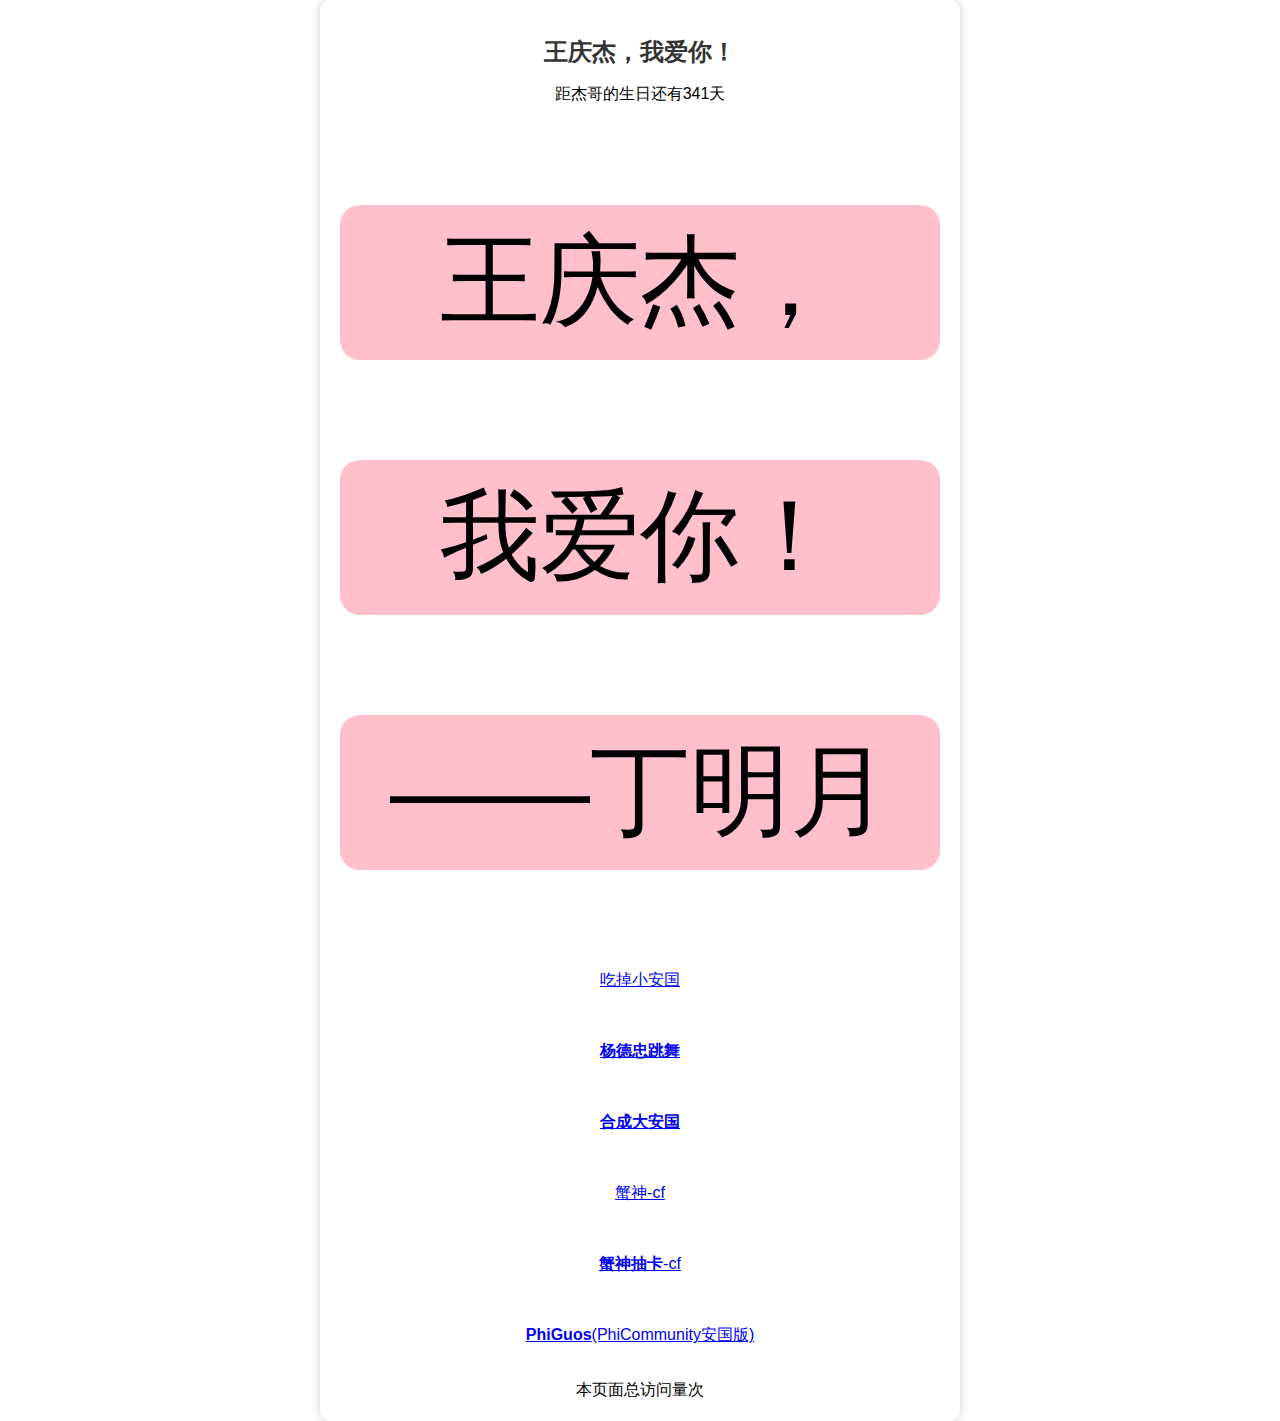
==== commit 351d9f0d: "去除部分项目" ====
--- a/index.html
+++ b/index.html
@@ -1,41 +1,190 @@
-<!doctype html>
-<html lang="zh-CN">
-  <head>
-    <meta charset="UTF-8" />
-    <meta http-equiv="Access-Control-Allow-Origin" content="*" />
-    <!-- <meta http-equiv="Content-Security-Policy" content="upgrade-insecure-requests"> -->
-    <meta name="viewport" content="width=device-width, initial-scale=1.0" />
-    <link rel="icon" href="/images/icon/favicon.ico" />
-    <link rel="apple-touch-icon" href="/images/logo/apple-touch-icon.png" />
-    <link rel="bookmark" href="/images/logo/apple-touch-icon.png" />
-    <link rel="apple-touch-icon-precomposed" sizes="200x200" href="/images/logo/apple-touch-icon.png" />
-    <meta name="description" content="我就是喜欢王庆杰" />
-    <meta name="keywords" content="王庆杰, 我爱你!" />
-    <meta name="author" content="少女" />
-    <meta name="theme-color" content="#424242" />
-    <title>王庆杰, 我爱你!</title>
-    <!-- HarmonyOS Sans -->
-    <!-- 本站 CDN 已开启防盗链，非本站域名不可访问，请更改链接为下方内容，否则自定义字体将失效 -->
-    <link rel="stylesheet" href="https://s1.hdslb.com/bfs/static/jinkela/long/font/regular.css" />
-    <!-- <link rel="stylesheet" href="https://cdn.imsyy.top/gh/imsyy/file/font/HarmonyOS_Sans/regular.min.css" /> -->
-    <!-- IE Out -->
-    <script>
-      if (/*@cc_on!@*/ false || (!!window.MSInputMethodContext && !!document.documentMode))
-        window.location.href =
-          'https://support.dmeng.net/upgrade-your-browser.html?referrer=' +
-          encodeURIComponent(window.location.href);
-    </script>
-    <script type="module" crossorigin src="/assets/index-a9b6fac9.js"></script>
-    <link rel="stylesheet" href="/assets/index-e2ffb5dc.css">
-  <link rel="manifest" href="/manifest.webmanifest"><script id="vite-plugin-pwa:register-sw" src="/registerSW.js"></script></head>
+<!DOCTYPE html>
+<html>
 
-  <body>
-    <!-- 主体内容 -->
-    <div id="app"></div>
-    <!-- noscript -->
-    <noscript>
-      <div style="text-align: center">请开启 JavaScript</div>
-    </noscript>
-    
-  </body>
-</html>
+<head>
+    <title>我爱王庆杰</title>
+    <meta name="viewport" content="width=device-width, initial-scale=1">
+    <style>
+        body {
+            background-image: url("img/back_index.jpg");
+            background-repeat: repeat;
+            background-size: cover;
+            /* display: flex; */
+            justify-content: center;
+            align-items: center;
+            height: 100vh;
+            text-align: center;
+            font-family: Arial, sans-serif;
+            margin: 0;
+        }
+
+        /* 设置默认的字体大小 */
+        .welcome-text {
+            font-size: 100px;
+            color: black;
+            text-shadow: 2px 2px 4px rgba(0, 0, 0, 0.5);
+            position: absolute;
+            top: 0;
+            left: 0;
+            right: 0;
+            background-color: rgba(0, 0, 0, 0);
+            padding: 20px;
+        }
+
+        .container {
+            position: relative;
+            margin: auto;
+            background-color: rgba(255, 255, 255, 0.9);
+            padding: 20px;
+            border-radius: 10px;
+            box-shadow: 0 0 10px rgba(0, 0, 0, 0.2);
+            width: 90%;
+            max-width: 600px;
+            animation: fadeIn 2s ease;
+        }
+        
+        
+        @keyframes fadeIn {
+            0% {
+                opacity: 0;
+            }
+
+            100% {
+                opacity: 1;
+            }
+        }
+        
+        h1 {
+            color: #333;
+            font-size: 24px;
+            animation: rainbowText 5s linear infinite;
+        }
+
+        @keyframes rainbowText {
+            0% {
+                color: red;
+            }
+
+            14% {
+                color: orange;
+            }
+
+            28% {
+                color: yellow;
+            }
+
+            42% {
+                color: green;
+            }
+
+            57% {
+                color: blue;
+            }
+
+            71% {
+                color: indigo;
+            }
+
+            85% {
+                color: violet;
+            }
+
+            100% {
+                color: red;
+            }
+        }
+
+        button {
+            margin-top: 20px;
+            padding: 15px 30px;
+            font-size: 16px;
+            border-radius: 5px;
+            background-color: #4caf50;
+            color: white;
+            border: none;
+            cursor: pointer;
+            transition: transform 0.3s ease;
+        }
+
+        button:hover {
+            background-color: #45a049;
+            transform: scale(1.1);
+        }
+
+        /* 使用媒体查询来设置移动设备的字体大小 */
+        @media (max-width: 767px) {
+            .welcome-text {
+                font-size: 70px;
+            }
+        }
+
+        .pfont {
+            font-size: 100px;
+            background-color: pink;
+            border-radius: 20px; /* 设置圆角半径 */
+            padding: 10px; /* 设置内边距 */
+        }
+
+    </style>
+</head>
+
+<body>
+
+    <div class="container">
+        <h1>王庆杰，我爱你！</h1>
+        <p id="message" style="display: none;"></p>
+        <p class="pfont">王庆杰，</p>
+        <p class="pfont">我爱你！</p>
+        <p class="pfont">——丁明月</p>
+        <p><a href="eatcat">吃掉小安国</a></p>
+        <br />
+        <p><a href="ydz.html"><b>杨德忠跳舞</b></a></p>
+        <br />
+        <p><a href="dxg"><b>合成大安国</b></a></p>
+        <br />
+        <p><a href="https://mikuhatsune.pages.dev">蟹神-cf</a></p>
+        <br />
+        <p><a href="https://syoujo.pages.dev"><b>蟹神抽卡</b>-cf</a></p>
+        <br />
+        <p><a href="https://初音未来.pages.dev"><b>PhiGuos</b>(PhiCommunity安国版)</a></p>
+        <br />
+        <div id="tcomment"></div>
+        <script src="https://cdn.staticfile.org/twikoo/1.6.31/twikoo.all.min.js"></script>
+        <script>
+        twikoo.init({
+          envId: 'https://mikukatsune.netlify.app/.netlify/functions/twikoo',
+          el: '#tcomment',
+          path: location.pathname,
+        })
+        </script>
+        <script async src="//busuanzi.ibruce.info/busuanzi/2.3/busuanzi.pure.mini.js"></script>
+        <span id="busuanzi_container_site_pv">本页面总访问量<span id="busuanzi_value_site_pv"></span>次</span>
+        <script>
+            // 获取当前日期
+            var now = new Date();
+            // 设置目标日期为下一个6月30日
+            var targetDate = new Date(now.getFullYear(), 5, 30);
+
+            // 如果当前日期已经是6月30日或之后
+            if (now.getMonth() > 5 || (now.getMonth() === 5 && now.getDate() >= 30)) {
+                // 将目标日期设置为明年的6月30日
+                targetDate.setFullYear(targetDate.getFullYear() + 1);
+            }
+
+            // 计算距离目标日期的天数差值
+            var timeDiff = targetDate.getTime() - now.getTime();
+            var daysRemaining = Math.ceil(timeDiff / (1000 * 3600 * 24)); // 将毫秒转换为天
+
+            // 检查是否是6月30日
+            if (now.getMonth() === 5 && now.getDate() === 30) {
+                document.getElementById("message").innerHTML = "杰哥生日快乐！";
+            } else {
+                document.getElementById("message").innerHTML = "距杰哥的生日还有" + daysRemaining + "天";
+            }
+            document.getElementById("message").style.display = "block";
+        </script>
+    </div>
+
+</body>
+
+</html>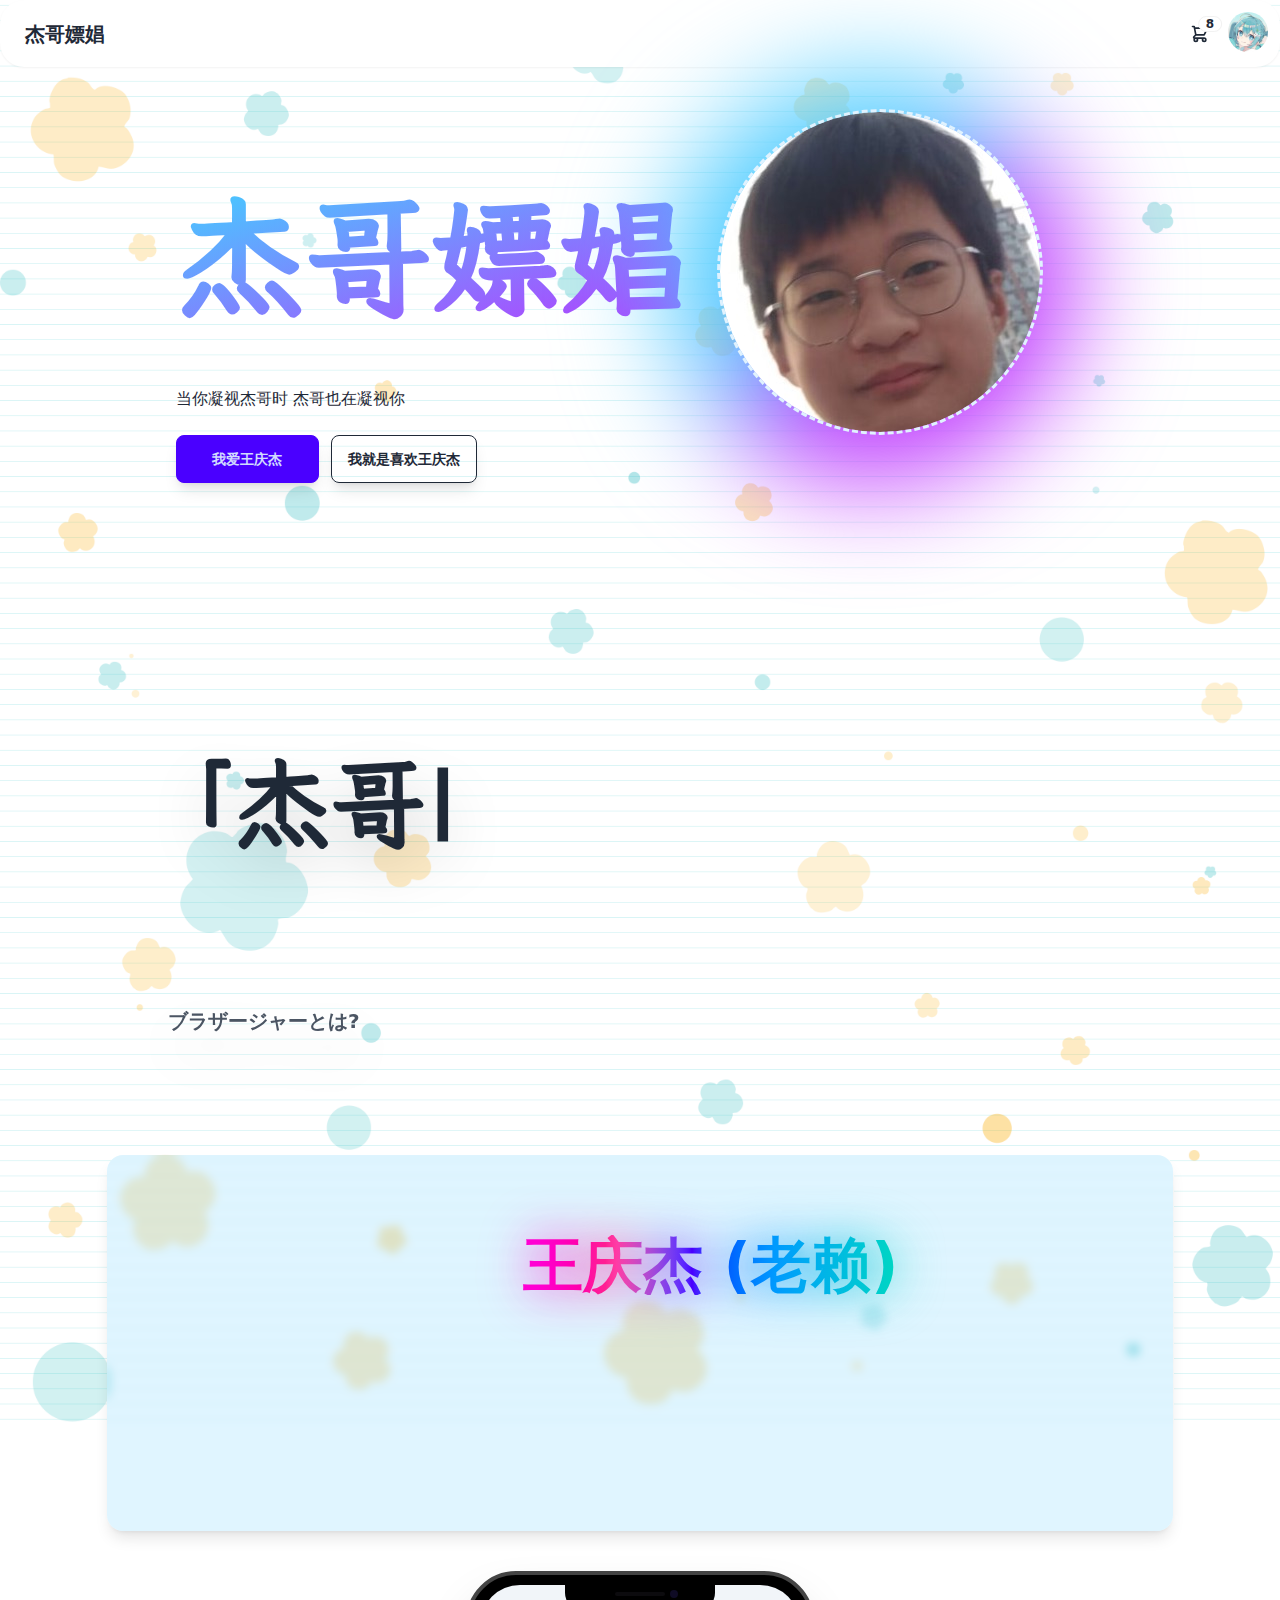
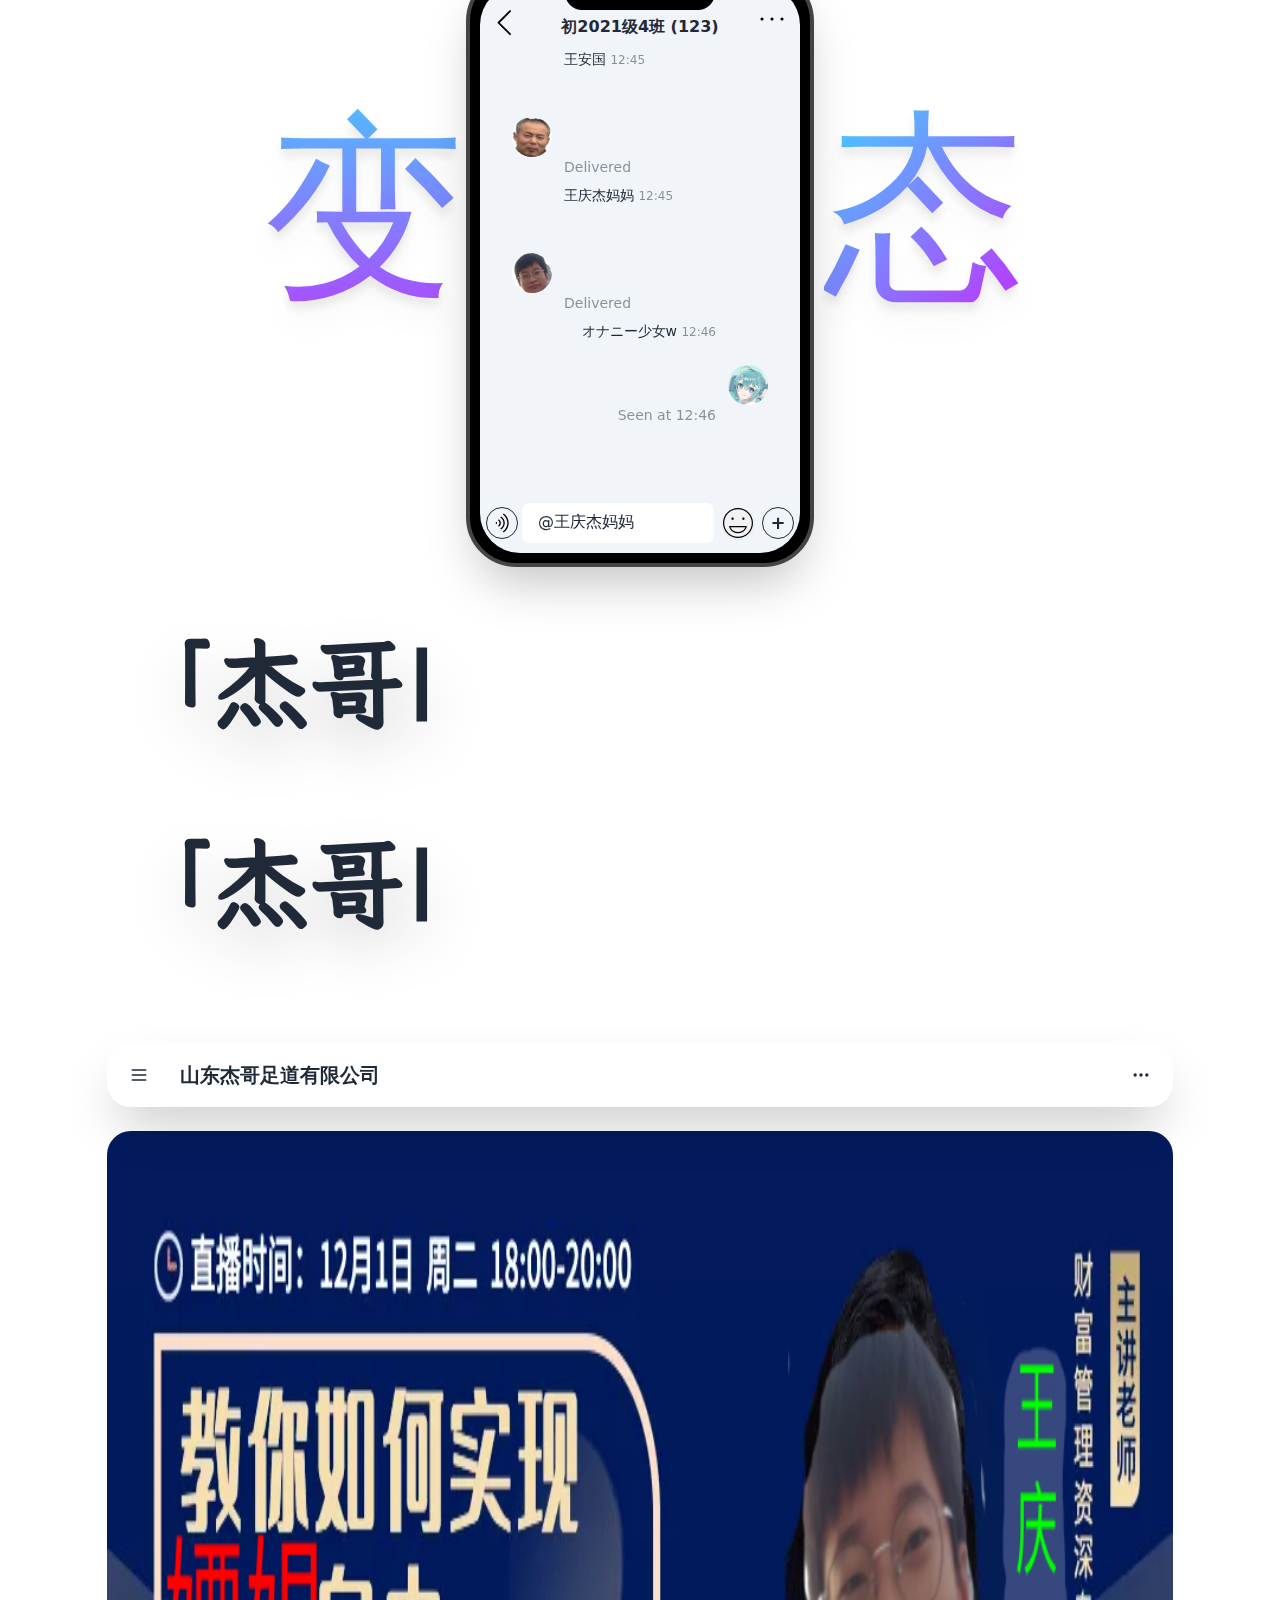
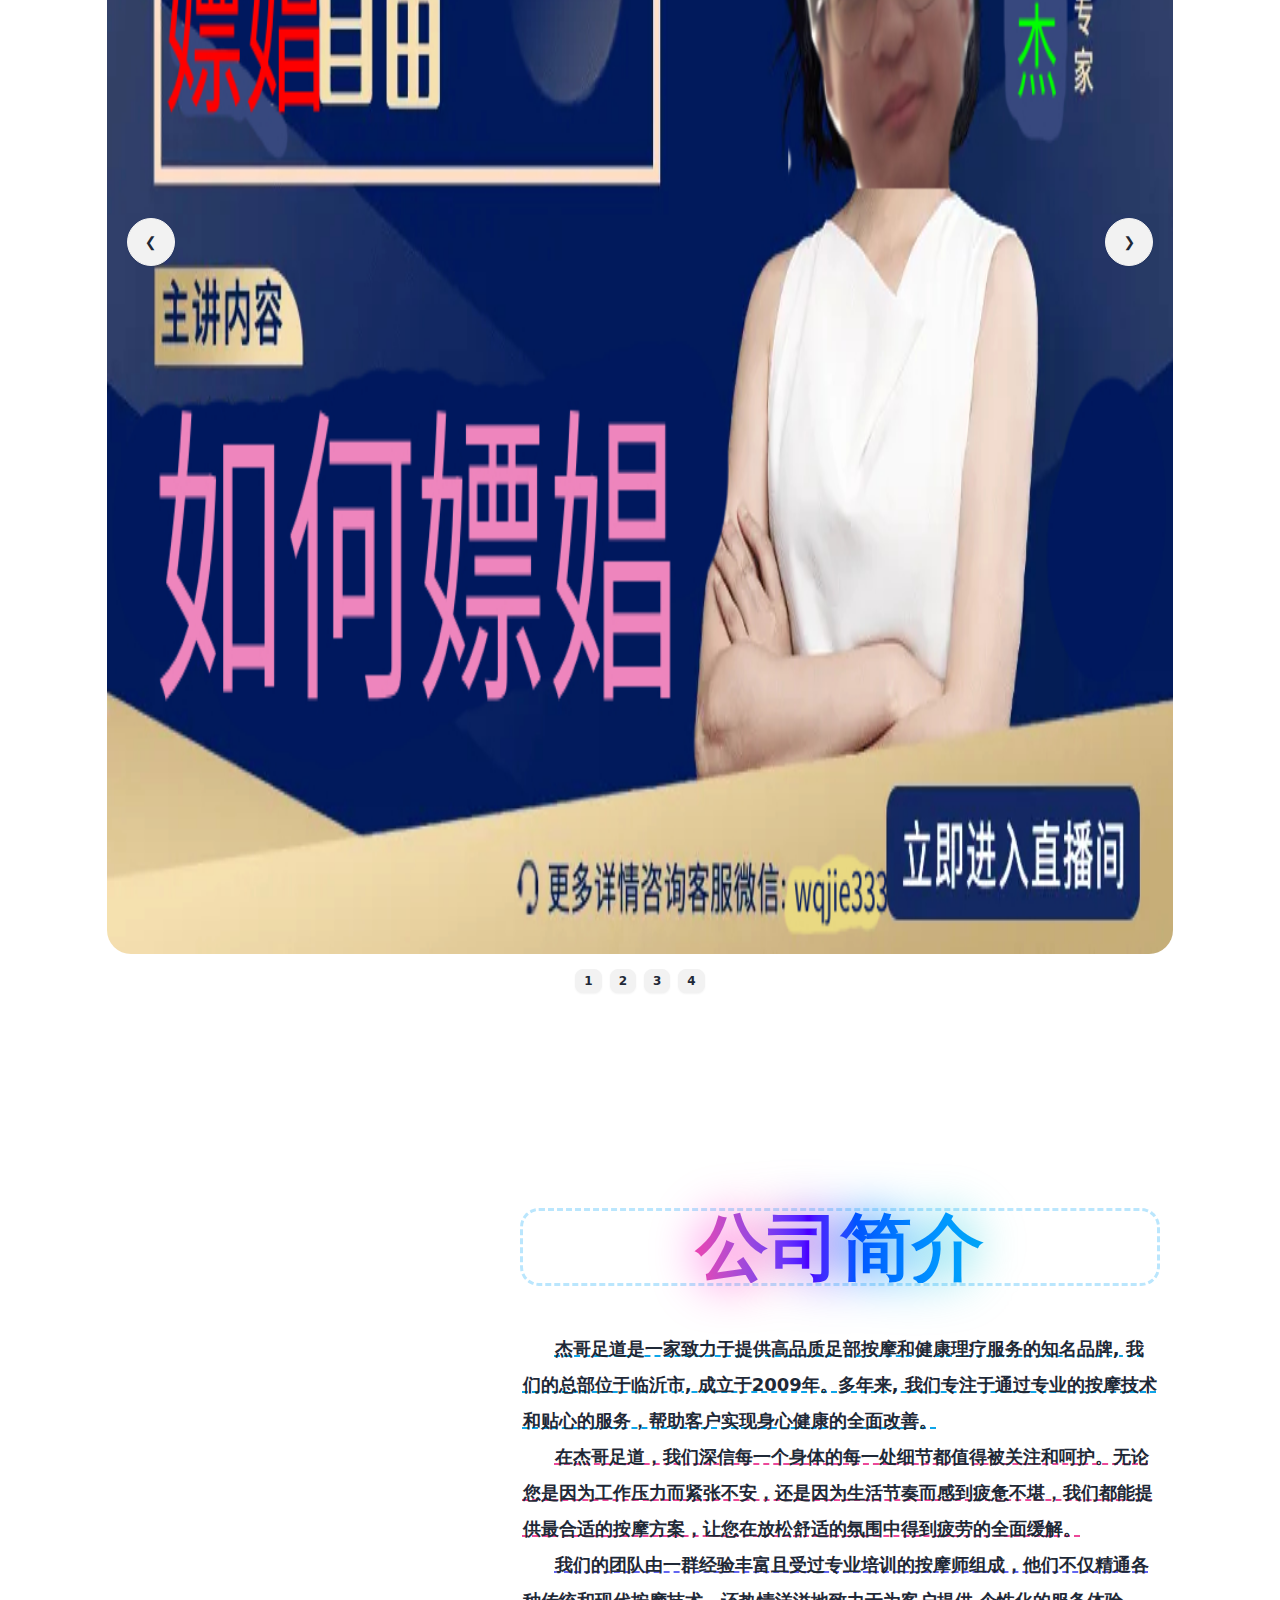
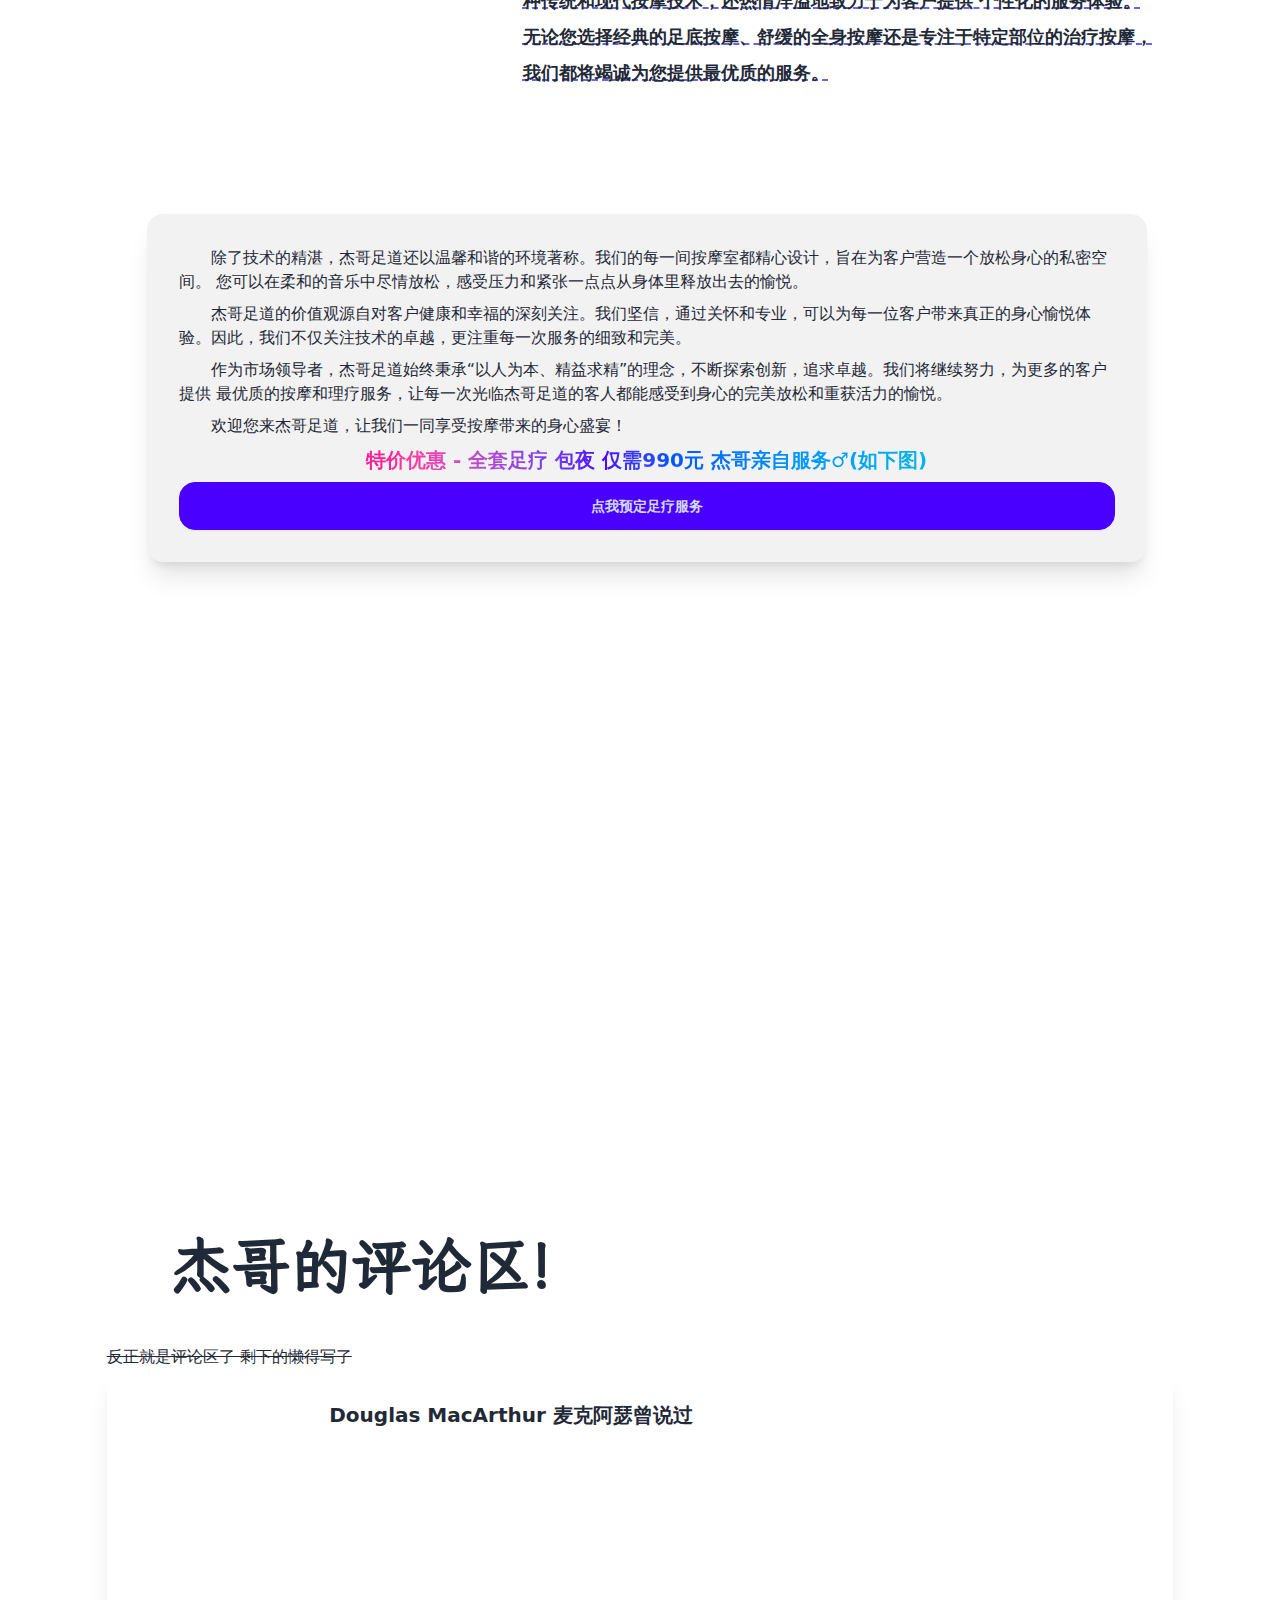
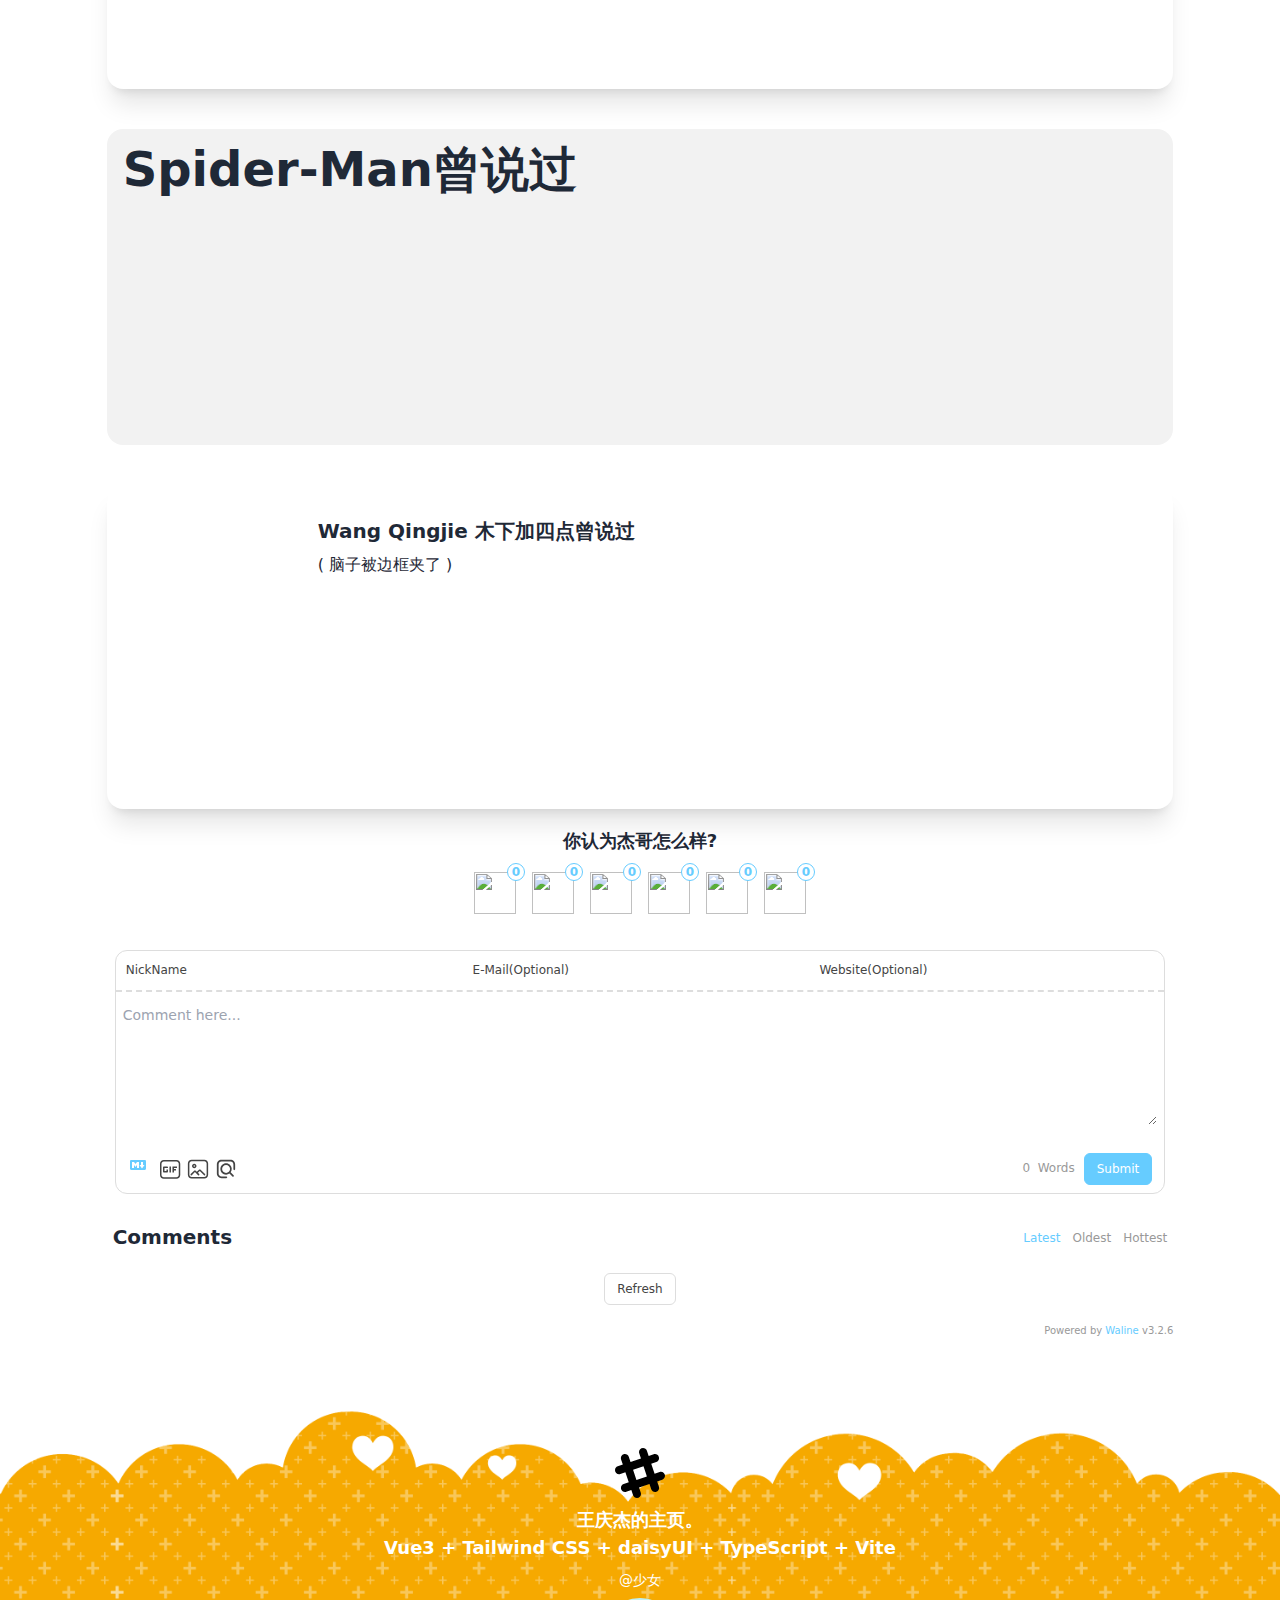
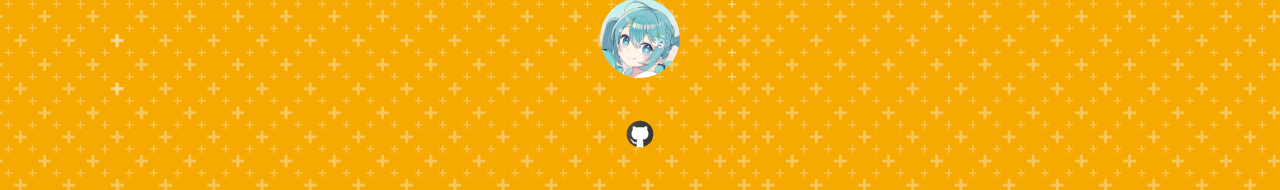
==== commit 4358f470: "wqj-ovo新站" ====
--- a/index.html
+++ b/index.html
@@ -1,190 +1,15 @@
-<!DOCTYPE html>
-<html>
-
-<head>
-    <title>我爱王庆杰</title>
-    <meta name="viewport" content="width=device-width, initial-scale=1">
-    <style>
-        body {
-            background-image: url("img/back_index.jpg");
-            background-repeat: repeat;
-            background-size: cover;
-            /* display: flex; */
-            justify-content: center;
-            align-items: center;
-            height: 100vh;
-            text-align: center;
-            font-family: Arial, sans-serif;
-            margin: 0;
-        }
-
-        /* 设置默认的字体大小 */
-        .welcome-text {
-            font-size: 100px;
-            color: black;
-            text-shadow: 2px 2px 4px rgba(0, 0, 0, 0.5);
-            position: absolute;
-            top: 0;
-            left: 0;
-            right: 0;
-            background-color: rgba(0, 0, 0, 0);
-            padding: 20px;
-        }
-
-        .container {
-            position: relative;
-            margin: auto;
-            background-color: rgba(255, 255, 255, 0.9);
-            padding: 20px;
-            border-radius: 10px;
-            box-shadow: 0 0 10px rgba(0, 0, 0, 0.2);
-            width: 90%;
-            max-width: 600px;
-            animation: fadeIn 2s ease;
-        }
-        
-        
-        @keyframes fadeIn {
-            0% {
-                opacity: 0;
-            }
-
-            100% {
-                opacity: 1;
-            }
-        }
-        
-        h1 {
-            color: #333;
-            font-size: 24px;
-            animation: rainbowText 5s linear infinite;
-        }
-
-        @keyframes rainbowText {
-            0% {
-                color: red;
-            }
-
-            14% {
-                color: orange;
-            }
-
-            28% {
-                color: yellow;
-            }
-
-            42% {
-                color: green;
-            }
-
-            57% {
-                color: blue;
-            }
-
-            71% {
-                color: indigo;
-            }
-
-            85% {
-                color: violet;
-            }
-
-            100% {
-                color: red;
-            }
-        }
-
-        button {
-            margin-top: 20px;
-            padding: 15px 30px;
-            font-size: 16px;
-            border-radius: 5px;
-            background-color: #4caf50;
-            color: white;
-            border: none;
-            cursor: pointer;
-            transition: transform 0.3s ease;
-        }
-
-        button:hover {
-            background-color: #45a049;
-            transform: scale(1.1);
-        }
-
-        /* 使用媒体查询来设置移动设备的字体大小 */
-        @media (max-width: 767px) {
-            .welcome-text {
-                font-size: 70px;
-            }
-        }
-
-        .pfont {
-            font-size: 100px;
-            background-color: pink;
-            border-radius: 20px; /* 设置圆角半径 */
-            padding: 10px; /* 设置内边距 */
-        }
-
-    </style>
-</head>
-
-<body>
-
-    <div class="container">
-        <h1>王庆杰，我爱你！</h1>
-        <p id="message" style="display: none;"></p>
-        <p class="pfont">王庆杰，</p>
-        <p class="pfont">我爱你！</p>
-        <p class="pfont">——丁明月</p>
-        <p><a href="eatcat">吃掉小安国</a></p>
-        <br />
-        <p><a href="ydz.html"><b>杨德忠跳舞</b></a></p>
-        <br />
-        <p><a href="dxg"><b>合成大安国</b></a></p>
-        <br />
-        <p><a href="https://mikuhatsune.pages.dev">蟹神-cf</a></p>
-        <br />
-        <p><a href="https://syoujo.pages.dev"><b>蟹神抽卡</b>-cf</a></p>
-        <br />
-        <p><a href="https://初音未来.pages.dev"><b>PhiGuos</b>(PhiCommunity安国版)</a></p>
-        <br />
-        <div id="tcomment"></div>
-        <script src="https://cdn.staticfile.org/twikoo/1.6.31/twikoo.all.min.js"></script>
-        <script>
-        twikoo.init({
-          envId: 'https://mikukatsune.netlify.app/.netlify/functions/twikoo',
-          el: '#tcomment',
-          path: location.pathname,
-        })
-        </script>
-        <script async src="//busuanzi.ibruce.info/busuanzi/2.3/busuanzi.pure.mini.js"></script>
-        <span id="busuanzi_container_site_pv">本页面总访问量<span id="busuanzi_value_site_pv"></span>次</span>
-        <script>
-            // 获取当前日期
-            var now = new Date();
-            // 设置目标日期为下一个6月30日
-            var targetDate = new Date(now.getFullYear(), 5, 30);
-
-            // 如果当前日期已经是6月30日或之后
-            if (now.getMonth() > 5 || (now.getMonth() === 5 && now.getDate() >= 30)) {
-                // 将目标日期设置为明年的6月30日
-                targetDate.setFullYear(targetDate.getFullYear() + 1);
-            }
-
-            // 计算距离目标日期的天数差值
-            var timeDiff = targetDate.getTime() - now.getTime();
-            var daysRemaining = Math.ceil(timeDiff / (1000 * 3600 * 24)); // 将毫秒转换为天
-
-            // 检查是否是6月30日
-            if (now.getMonth() === 5 && now.getDate() === 30) {
-                document.getElementById("message").innerHTML = "杰哥生日快乐！";
-            } else {
-                document.getElementById("message").innerHTML = "距杰哥的生日还有" + daysRemaining + "天";
-            }
-            document.getElementById("message").style.display = "block";
-        </script>
-    </div>
-
-</body>
-
-</html>+<!DOCTYPE html>
+<html lang="en">
+  <head>
+    <meta charset="UTF-8">
+    <link rel="icon" href="/favicon.ico">
+    <meta name="viewport" content="width=device-width, initial-scale=1.0">
+    <title>杰哥嫖娼</title>
+    <script type="module" crossorigin src="/assets/index-Cbt2Ymrd.js"></script>
+    <link rel="stylesheet" crossorigin href="/assets/index-DrJrT5ba.css">
+  </head>
+  <body>
+    <div id="app"></div>+
+  </body>
+</html>
--- a/assets/index-DrJrT5ba.css
+++ b/assets/index-DrJrT5ba.css
@@ -0,0 +1 @@
+*,:before,:after{box-sizing:border-box;border-width:0;border-style:solid;border-color:#e5e7eb}:before,:after{--tw-content: ""}html,:host{line-height:1.5;-webkit-text-size-adjust:100%;-moz-tab-size:4;-o-tab-size:4;tab-size:4;font-family:ui-sans-serif,system-ui,sans-serif,"Apple Color Emoji","Segoe UI Emoji",Segoe UI Symbol,"Noto Color Emoji";font-feature-settings:normal;font-variation-settings:normal;-webkit-tap-highlight-color:transparent}body{margin:0;line-height:inherit}hr{height:0;color:inherit;border-top-width:1px}abbr:where([title]){-webkit-text-decoration:underline dotted;text-decoration:underline dotted}h1,h2,h3,h4,h5,h6{font-size:inherit;font-weight:inherit}a{color:inherit;text-decoration:inherit}b,strong{font-weight:bolder}code,kbd,samp,pre{font-family:ui-monospace,SFMono-Regular,Menlo,Monaco,Consolas,Liberation Mono,Courier New,monospace;font-feature-settings:normal;font-variation-settings:normal;font-size:1em}small{font-size:80%}sub,sup{font-size:75%;line-height:0;position:relative;vertical-align:baseline}sub{bottom:-.25em}sup{top:-.5em}table{text-indent:0;border-color:inherit;border-collapse:collapse}button,input,optgroup,select,textarea{font-family:inherit;font-feature-settings:inherit;font-variation-settings:inherit;font-size:100%;font-weight:inherit;line-height:inherit;letter-spacing:inherit;color:inherit;margin:0;padding:0}button,select{text-transform:none}button,input:where([type=button]),input:where([type=reset]),input:where([type=submit]){-webkit-appearance:button;background-color:transparent;background-image:none}:-moz-focusring{outline:auto}:-moz-ui-invalid{box-shadow:none}progress{vertical-align:baseline}::-webkit-inner-spin-button,::-webkit-outer-spin-button{height:auto}[type=search]{-webkit-appearance:textfield;outline-offset:-2px}::-webkit-search-decoration{-webkit-appearance:none}::-webkit-file-upload-button{-webkit-appearance:button;font:inherit}summary{display:list-item}blockquote,dl,dd,h1,h2,h3,h4,h5,h6,hr,figure,p,pre{margin:0}fieldset{margin:0;padding:0}legend{padding:0}ol,ul,menu{list-style:none;margin:0;padding:0}dialog{padding:0}textarea{resize:vertical}input::-moz-placeholder,textarea::-moz-placeholder{opacity:1;color:#9ca3af}input::placeholder,textarea::placeholder{opacity:1;color:#9ca3af}button,[role=button]{cursor:pointer}:disabled{cursor:default}img,svg,video,canvas,audio,iframe,embed,object{display:block;vertical-align:middle}img,video{max-width:100%;height:auto}[hidden]{display:none}:root,[data-theme]{background-color:var(--fallback-b1,oklch(var(--b1)/1));color:var(--fallback-bc,oklch(var(--bc)/1))}@supports not (color: oklch(0% 0 0)){:root{color-scheme:light;--fallback-p: #491eff;--fallback-pc: #d4dbff;--fallback-s: #ff41c7;--fallback-sc: #fff9fc;--fallback-a: #00cfbd;--fallback-ac: #00100d;--fallback-n: #2b3440;--fallback-nc: #d7dde4;--fallback-b1: #ffffff;--fallback-b2: #e5e6e6;--fallback-b3: #e5e6e6;--fallback-bc: #1f2937;--fallback-in: #00b3f0;--fallback-inc: #000000;--fallback-su: #00ca92;--fallback-suc: #000000;--fallback-wa: #ffc22d;--fallback-wac: #000000;--fallback-er: #ff6f70;--fallback-erc: #000000}@media (prefers-color-scheme: dark){:root{color-scheme:dark;--fallback-p: #7582ff;--fallback-pc: #050617;--fallback-s: #ff71cf;--fallback-sc: #190211;--fallback-a: #00c7b5;--fallback-ac: #000e0c;--fallback-n: #2a323c;--fallback-nc: #a6adbb;--fallback-b1: #1d232a;--fallback-b2: #191e24;--fallback-b3: #15191e;--fallback-bc: #a6adbb;--fallback-in: #00b3f0;--fallback-inc: #000000;--fallback-su: #00ca92;--fallback-suc: #000000;--fallback-wa: #ffc22d;--fallback-wac: #000000;--fallback-er: #ff6f70;--fallback-erc: #000000}}}html{-webkit-tap-highlight-color:transparent}*{scrollbar-color:currentColor transparent}:root{color-scheme:light;--in: 72.06% .191 231.6;--su: 64.8% .15 160;--wa: 84.71% .199 83.87;--er: 71.76% .221 22.18;--pc: 89.824% .06192 275.75;--ac: 15.352% .0368 183.61;--inc: 0% 0 0;--suc: 0% 0 0;--wac: 0% 0 0;--erc: 0% 0 0;--rounded-box: 1rem;--rounded-btn: .5rem;--rounded-badge: 1.9rem;--animation-btn: .25s;--animation-input: .2s;--btn-focus-scale: .95;--border-btn: 1px;--tab-border: 1px;--tab-radius: .5rem;--p: 49.12% .3096 275.75;--s: 69.71% .329 342.55;--sc: 98.71% .0106 342.55;--a: 76.76% .184 183.61;--n: 32.1785% .02476 255.701624;--nc: 89.4994% .011585 252.096176;--b1: 100% 0 0;--b2: 96.1151% 0 0;--b3: 92.4169% .00108 197.137559;--bc: 27.8078% .029596 256.847952}@media (prefers-color-scheme: dark){:root{color-scheme:dark;--in: 72.06% .191 231.6;--su: 64.8% .15 160;--wa: 84.71% .199 83.87;--er: 71.76% .221 22.18;--pc: 13.138% .0392 275.75;--sc: 14.96% .052 342.55;--ac: 14.902% .0334 183.61;--inc: 0% 0 0;--suc: 0% 0 0;--wac: 0% 0 0;--erc: 0% 0 0;--rounded-box: 1rem;--rounded-btn: .5rem;--rounded-badge: 1.9rem;--animation-btn: .25s;--animation-input: .2s;--btn-focus-scale: .95;--border-btn: 1px;--tab-border: 1px;--tab-radius: .5rem;--p: 65.69% .196 275.75;--s: 74.8% .26 342.55;--a: 74.51% .167 183.61;--n: 31.3815% .021108 254.139175;--nc: 74.6477% .0216 264.435964;--b1: 25.3267% .015896 252.417568;--b2: 23.2607% .013807 253.100675;--b3: 21.1484% .01165 254.087939;--bc: 74.6477% .0216 264.435964}}[data-theme=light]{color-scheme:light;--in: 72.06% .191 231.6;--su: 64.8% .15 160;--wa: 84.71% .199 83.87;--er: 71.76% .221 22.18;--pc: 89.824% .06192 275.75;--ac: 15.352% .0368 183.61;--inc: 0% 0 0;--suc: 0% 0 0;--wac: 0% 0 0;--erc: 0% 0 0;--rounded-box: 1rem;--rounded-btn: .5rem;--rounded-badge: 1.9rem;--animation-btn: .25s;--animation-input: .2s;--btn-focus-scale: .95;--border-btn: 1px;--tab-border: 1px;--tab-radius: .5rem;--p: 49.12% .3096 275.75;--s: 69.71% .329 342.55;--sc: 98.71% .0106 342.55;--a: 76.76% .184 183.61;--n: 32.1785% .02476 255.701624;--nc: 89.4994% .011585 252.096176;--b1: 100% 0 0;--b2: 96.1151% 0 0;--b3: 92.4169% .00108 197.137559;--bc: 27.8078% .029596 256.847952}[data-theme=dark]{color-scheme:dark;--in: 72.06% .191 231.6;--su: 64.8% .15 160;--wa: 84.71% .199 83.87;--er: 71.76% .221 22.18;--pc: 13.138% .0392 275.75;--sc: 14.96% .052 342.55;--ac: 14.902% .0334 183.61;--inc: 0% 0 0;--suc: 0% 0 0;--wac: 0% 0 0;--erc: 0% 0 0;--rounded-box: 1rem;--rounded-btn: .5rem;--rounded-badge: 1.9rem;--animation-btn: .25s;--animation-input: .2s;--btn-focus-scale: .95;--border-btn: 1px;--tab-border: 1px;--tab-radius: .5rem;--p: 65.69% .196 275.75;--s: 74.8% .26 342.55;--a: 74.51% .167 183.61;--n: 31.3815% .021108 254.139175;--nc: 74.6477% .0216 264.435964;--b1: 25.3267% .015896 252.417568;--b2: 23.2607% .013807 253.100675;--b3: 21.1484% .01165 254.087939;--bc: 74.6477% .0216 264.435964}*,:before,:after{--tw-border-spacing-x: 0;--tw-border-spacing-y: 0;--tw-translate-x: 0;--tw-translate-y: 0;--tw-rotate: 0;--tw-skew-x: 0;--tw-skew-y: 0;--tw-scale-x: 1;--tw-scale-y: 1;--tw-pan-x: ;--tw-pan-y: ;--tw-pinch-zoom: ;--tw-scroll-snap-strictness: proximity;--tw-gradient-from-position: ;--tw-gradient-via-position: ;--tw-gradient-to-position: ;--tw-ordinal: ;--tw-slashed-zero: ;--tw-numeric-figure: ;--tw-numeric-spacing: ;--tw-numeric-fraction: ;--tw-ring-inset: ;--tw-ring-offset-width: 0px;--tw-ring-offset-color: #fff;--tw-ring-color: rgb(59 130 246 / .5);--tw-ring-offset-shadow: 0 0 #0000;--tw-ring-shadow: 0 0 #0000;--tw-shadow: 0 0 #0000;--tw-shadow-colored: 0 0 #0000;--tw-blur: ;--tw-brightness: ;--tw-contrast: ;--tw-grayscale: ;--tw-hue-rotate: ;--tw-invert: ;--tw-saturate: ;--tw-sepia: ;--tw-drop-shadow: ;--tw-backdrop-blur: ;--tw-backdrop-brightness: ;--tw-backdrop-contrast: ;--tw-backdrop-grayscale: ;--tw-backdrop-hue-rotate: ;--tw-backdrop-invert: ;--tw-backdrop-opacity: ;--tw-backdrop-saturate: ;--tw-backdrop-sepia: ;--tw-contain-size: ;--tw-contain-layout: ;--tw-contain-paint: ;--tw-contain-style: }::backdrop{--tw-border-spacing-x: 0;--tw-border-spacing-y: 0;--tw-translate-x: 0;--tw-translate-y: 0;--tw-rotate: 0;--tw-skew-x: 0;--tw-skew-y: 0;--tw-scale-x: 1;--tw-scale-y: 1;--tw-pan-x: ;--tw-pan-y: ;--tw-pinch-zoom: ;--tw-scroll-snap-strictness: proximity;--tw-gradient-from-position: ;--tw-gradient-via-position: ;--tw-gradient-to-position: ;--tw-ordinal: ;--tw-slashed-zero: ;--tw-numeric-figure: ;--tw-numeric-spacing: ;--tw-numeric-fraction: ;--tw-ring-inset: ;--tw-ring-offset-width: 0px;--tw-ring-offset-color: #fff;--tw-ring-color: rgb(59 130 246 / .5);--tw-ring-offset-shadow: 0 0 #0000;--tw-ring-shadow: 0 0 #0000;--tw-shadow: 0 0 #0000;--tw-shadow-colored: 0 0 #0000;--tw-blur: ;--tw-brightness: ;--tw-contrast: ;--tw-grayscale: ;--tw-hue-rotate: ;--tw-invert: ;--tw-saturate: ;--tw-sepia: ;--tw-drop-shadow: ;--tw-backdrop-blur: ;--tw-backdrop-brightness: ;--tw-backdrop-contrast: ;--tw-backdrop-grayscale: ;--tw-backdrop-hue-rotate: ;--tw-backdrop-invert: ;--tw-backdrop-opacity: ;--tw-backdrop-saturate: ;--tw-backdrop-sepia: ;--tw-contain-size: ;--tw-contain-layout: ;--tw-contain-paint: ;--tw-contain-style: }.container{width:100%}@media (min-width: 640px){.container{max-width:640px}}@media (min-width: 768px){.container{max-width:768px}}@media (min-width: 1024px){.container{max-width:1024px}}@media (min-width: 1280px){.container{max-width:1280px}}@media (min-width: 1536px){.container{max-width:1536px}}.artboard{width:100%}.avatar{position:relative;display:inline-flex}.avatar>div{display:block;aspect-ratio:1 / 1;overflow:hidden}.avatar img{height:100%;width:100%;-o-object-fit:cover;object-fit:cover}.avatar.placeholder>div{display:flex;align-items:center;justify-content:center}.badge{display:inline-flex;align-items:center;justify-content:center;transition-property:color,background-color,border-color,text-decoration-color,fill,stroke,opacity,box-shadow,transform,filter,-webkit-backdrop-filter;transition-property:color,background-color,border-color,text-decoration-color,fill,stroke,opacity,box-shadow,transform,filter,backdrop-filter;transition-property:color,background-color,border-color,text-decoration-color,fill,stroke,opacity,box-shadow,transform,filter,backdrop-filter,-webkit-backdrop-filter;transition-timing-function:cubic-bezier(.4,0,.2,1);transition-timing-function:cubic-bezier(0,0,.2,1);transition-duration:.2s;height:1.25rem;font-size:.875rem;line-height:1.25rem;width:-moz-fit-content;width:fit-content;padding-left:.563rem;padding-right:.563rem;border-radius:var(--rounded-badge, 1.9rem);border-width:1px;--tw-border-opacity: 1;border-color:var(--fallback-b2,oklch(var(--b2)/var(--tw-border-opacity)));--tw-bg-opacity: 1;background-color:var(--fallback-b1,oklch(var(--b1)/var(--tw-bg-opacity)));--tw-text-opacity: 1;color:var(--fallback-bc,oklch(var(--bc)/var(--tw-text-opacity)))}.btn{display:inline-flex;height:3rem;min-height:3rem;flex-shrink:0;cursor:pointer;-webkit-user-select:none;-moz-user-select:none;user-select:none;flex-wrap:wrap;align-items:center;justify-content:center;border-radius:var(--rounded-btn, .5rem);border-color:transparent;border-color:oklch(var(--btn-color, var(--b2)) / var(--tw-border-opacity));padding-left:1rem;padding-right:1rem;text-align:center;font-size:.875rem;line-height:1em;gap:.5rem;font-weight:600;text-decoration-line:none;transition-duration:.2s;transition-timing-function:cubic-bezier(0,0,.2,1);border-width:var(--border-btn, 1px);transition-property:color,background-color,border-color,opacity,box-shadow,transform;--tw-text-opacity: 1;color:var(--fallback-bc,oklch(var(--bc)/var(--tw-text-opacity)));--tw-shadow: 0 1px 2px 0 rgb(0 0 0 / .05);--tw-shadow-colored: 0 1px 2px 0 var(--tw-shadow-color);box-shadow:var(--tw-ring-offset-shadow, 0 0 #0000),var(--tw-ring-shadow, 0 0 #0000),var(--tw-shadow);outline-color:var(--fallback-bc,oklch(var(--bc)/1));background-color:oklch(var(--btn-color, var(--b2)) / var(--tw-bg-opacity));--tw-bg-opacity: 1;--tw-border-opacity: 1}.btn-disabled,.btn[disabled],.btn:disabled{pointer-events:none}.btn-square{height:3rem;width:3rem;padding:0}.btn-circle{height:3rem;width:3rem;border-radius:9999px;padding:0}:where(.btn:is(input[type=checkbox])),:where(.btn:is(input[type=radio])){width:auto;-webkit-appearance:none;-moz-appearance:none;appearance:none}.btn:is(input[type=checkbox]):after,.btn:is(input[type=radio]):after{--tw-content: attr(aria-label);content:var(--tw-content)}.card{position:relative;display:flex;flex-direction:column;border-radius:var(--rounded-box, 1rem)}.card:focus{outline:2px solid transparent;outline-offset:2px}.card-body{display:flex;flex:1 1 auto;flex-direction:column;padding:var(--padding-card, 2rem);gap:.5rem}.card-body :where(p){flex-grow:1}.card-actions{display:flex;flex-wrap:wrap;align-items:flex-start;gap:.5rem}.card figure{display:flex;align-items:center;justify-content:center}.card.image-full{display:grid}.card.image-full:before{position:relative;content:"";z-index:10;border-radius:var(--rounded-box, 1rem);--tw-bg-opacity: 1;background-color:var(--fallback-n,oklch(var(--n)/var(--tw-bg-opacity)));opacity:.75}.card.image-full:before,.card.image-full>*{grid-column-start:1;grid-row-start:1}.card.image-full>figure img{height:100%;-o-object-fit:cover;object-fit:cover}.card.image-full>.card-body{position:relative;z-index:20;--tw-text-opacity: 1;color:var(--fallback-nc,oklch(var(--nc)/var(--tw-text-opacity)))}.carousel{display:inline-flex;overflow-x:scroll;scroll-snap-type:x mandatory;scroll-behavior:smooth;-ms-overflow-style:none;scrollbar-width:none}.carousel-item{box-sizing:content-box;display:flex;flex:none;scroll-snap-align:start}.carousel-start .carousel-item{scroll-snap-align:start}.carousel-center .carousel-item{scroll-snap-align:center}.carousel-end .carousel-item{scroll-snap-align:end}.chat{display:grid;grid-template-columns:repeat(2,minmax(0,1fr));-moz-column-gap:.75rem;column-gap:.75rem;padding-top:.25rem;padding-bottom:.25rem}.chat-image{grid-row:span 2 / span 2;align-self:flex-end}.chat-header{grid-row-start:1;font-size:.875rem;line-height:1.25rem}.chat-footer{grid-row-start:3;font-size:.875rem;line-height:1.25rem}.chat-bubble{position:relative;display:block;width:-moz-fit-content;width:fit-content;padding:.5rem 1rem;max-width:90%;border-radius:var(--rounded-box, 1rem);min-height:2.75rem;min-width:2.75rem;--tw-bg-opacity: 1;background-color:var(--fallback-n,oklch(var(--n)/var(--tw-bg-opacity)));--tw-text-opacity: 1;color:var(--fallback-nc,oklch(var(--nc)/var(--tw-text-opacity)))}.chat-bubble:before{position:absolute;bottom:0;height:.75rem;width:.75rem;background-color:inherit;content:"";-webkit-mask-size:contain;mask-size:contain;-webkit-mask-repeat:no-repeat;mask-repeat:no-repeat;-webkit-mask-position:center;mask-position:center}.chat-start{place-items:start;grid-template-columns:auto 1fr}.chat-start .chat-header,.chat-start .chat-footer{grid-column-start:2}.chat-start .chat-image{grid-column-start:1}.chat-start .chat-bubble{grid-column-start:2;border-end-start-radius:0px}.chat-start .chat-bubble:before{-webkit-mask-image:url("data:image/svg+xml,%3csvg width='3' height='3' xmlns='http://www.w3.org/2000/svg'%3e%3cpath fill='black' d='m 0 3 L 3 3 L 3 0 C 3 1 1 3 0 3'/%3e%3c/svg%3e");mask-image:url("data:image/svg+xml,%3csvg width='3' height='3' xmlns='http://www.w3.org/2000/svg'%3e%3cpath fill='black' d='m 0 3 L 3 3 L 3 0 C 3 1 1 3 0 3'/%3e%3c/svg%3e");inset-inline-start:-.749rem}[dir=rtl] .chat-start .chat-bubble:before{-webkit-mask-image:url("data:image/svg+xml,%3csvg width='3' height='3' xmlns='http://www.w3.org/2000/svg'%3e%3cpath fill='black' d='m 0 3 L 1 3 L 3 3 C 2 3 0 1 0 0'/%3e%3c/svg%3e");mask-image:url("data:image/svg+xml,%3csvg width='3' height='3' xmlns='http://www.w3.org/2000/svg'%3e%3cpath fill='black' d='m 0 3 L 1 3 L 3 3 C 2 3 0 1 0 0'/%3e%3c/svg%3e")}.chat-end{place-items:end;grid-template-columns:1fr auto}.chat-end .chat-header,.chat-end .chat-footer{grid-column-start:1}.chat-end .chat-image{grid-column-start:2}.chat-end .chat-bubble{grid-column-start:1;border-end-end-radius:0px}.chat-end .chat-bubble:before{-webkit-mask-image:url("data:image/svg+xml,%3csvg width='3' height='3' xmlns='http://www.w3.org/2000/svg'%3e%3cpath fill='black' d='m 0 3 L 1 3 L 3 3 C 2 3 0 1 0 0'/%3e%3c/svg%3e");mask-image:url("data:image/svg+xml,%3csvg width='3' height='3' xmlns='http://www.w3.org/2000/svg'%3e%3cpath fill='black' d='m 0 3 L 1 3 L 3 3 C 2 3 0 1 0 0'/%3e%3c/svg%3e");inset-inline-start:99.9%}[dir=rtl] .chat-end .chat-bubble:before{-webkit-mask-image:url("data:image/svg+xml,%3csvg width='3' height='3' xmlns='http://www.w3.org/2000/svg'%3e%3cpath fill='black' d='m 0 3 L 3 3 L 3 0 C 3 1 1 3 0 3'/%3e%3c/svg%3e");mask-image:url("data:image/svg+xml,%3csvg width='3' height='3' xmlns='http://www.w3.org/2000/svg'%3e%3cpath fill='black' d='m 0 3 L 3 3 L 3 0 C 3 1 1 3 0 3'/%3e%3c/svg%3e")}.dropdown{position:relative;display:inline-block}.dropdown>*:not(summary):focus{outline:2px solid transparent;outline-offset:2px}.dropdown .dropdown-content{position:absolute}.dropdown:is(:not(details)) .dropdown-content{visibility:hidden;opacity:0;transform-origin:top;--tw-scale-x: .95;--tw-scale-y: .95;transform:translate(var(--tw-translate-x),var(--tw-translate-y)) rotate(var(--tw-rotate)) skew(var(--tw-skew-x)) skewY(var(--tw-skew-y)) scaleX(var(--tw-scale-x)) scaleY(var(--tw-scale-y));transition-property:color,background-color,border-color,text-decoration-color,fill,stroke,opacity,box-shadow,transform,filter,-webkit-backdrop-filter;transition-property:color,background-color,border-color,text-decoration-color,fill,stroke,opacity,box-shadow,transform,filter,backdrop-filter;transition-property:color,background-color,border-color,text-decoration-color,fill,stroke,opacity,box-shadow,transform,filter,backdrop-filter,-webkit-backdrop-filter;transition-timing-function:cubic-bezier(.4,0,.2,1);transition-timing-function:cubic-bezier(0,0,.2,1);transition-duration:.2s}.dropdown-end .dropdown-content{inset-inline-end:0px}.dropdown-left .dropdown-content{bottom:auto;inset-inline-end:100%;top:0;transform-origin:right}.dropdown-right .dropdown-content{bottom:auto;inset-inline-start:100%;top:0;transform-origin:left}.dropdown-bottom .dropdown-content{bottom:auto;top:100%;transform-origin:top}.dropdown-top .dropdown-content{bottom:100%;top:auto;transform-origin:bottom}.dropdown-end.dropdown-right .dropdown-content,.dropdown-end.dropdown-left .dropdown-content{bottom:0;top:auto}.dropdown.dropdown-open .dropdown-content,.dropdown:not(.dropdown-hover):focus .dropdown-content,.dropdown:focus-within .dropdown-content{visibility:visible;opacity:1}@media (hover: hover){.dropdown.dropdown-hover:hover .dropdown-content{visibility:visible;opacity:1}.btn:hover{--tw-border-opacity: 1;border-color:var(--fallback-b3,oklch(var(--b3)/var(--tw-border-opacity)));--tw-bg-opacity: 1;background-color:var(--fallback-b3,oklch(var(--b3)/var(--tw-bg-opacity)))}@supports (color: color-mix(in oklab,black,black)){.btn:hover{background-color:color-mix(in oklab,oklch(var(--btn-color, var(--b2)) / var(--tw-bg-opacity, 1)) 90%,black);border-color:color-mix(in oklab,oklch(var(--btn-color, var(--b2)) / var(--tw-border-opacity, 1)) 90%,black)}}@supports not (color: oklch(0% 0 0)){.btn:hover{background-color:var(--btn-color, var(--fallback-b2));border-color:var(--btn-color, var(--fallback-b2))}}.btn.glass:hover{--glass-opacity: 25%;--glass-border-opacity: 15%}.btn-ghost:hover{border-color:transparent}@supports (color: oklch(0% 0 0)){.btn-ghost:hover{background-color:var(--fallback-bc,oklch(var(--bc)/.2))}}.btn-outline:hover{--tw-border-opacity: 1;border-color:var(--fallback-bc,oklch(var(--bc)/var(--tw-border-opacity)));--tw-bg-opacity: 1;background-color:var(--fallback-bc,oklch(var(--bc)/var(--tw-bg-opacity)));--tw-text-opacity: 1;color:var(--fallback-b1,oklch(var(--b1)/var(--tw-text-opacity)))}.btn-outline.btn-primary:hover{--tw-text-opacity: 1;color:var(--fallback-pc,oklch(var(--pc)/var(--tw-text-opacity)))}@supports (color: color-mix(in oklab,black,black)){.btn-outline.btn-primary:hover{background-color:color-mix(in oklab,var(--fallback-p,oklch(var(--p)/1)) 90%,black);border-color:color-mix(in oklab,var(--fallback-p,oklch(var(--p)/1)) 90%,black)}}.btn-outline.btn-secondary:hover{--tw-text-opacity: 1;color:var(--fallback-sc,oklch(var(--sc)/var(--tw-text-opacity)))}@supports (color: color-mix(in oklab,black,black)){.btn-outline.btn-secondary:hover{background-color:color-mix(in oklab,var(--fallback-s,oklch(var(--s)/1)) 90%,black);border-color:color-mix(in oklab,var(--fallback-s,oklch(var(--s)/1)) 90%,black)}}.btn-outline.btn-accent:hover{--tw-text-opacity: 1;color:var(--fallback-ac,oklch(var(--ac)/var(--tw-text-opacity)))}@supports (color: color-mix(in oklab,black,black)){.btn-outline.btn-accent:hover{background-color:color-mix(in oklab,var(--fallback-a,oklch(var(--a)/1)) 90%,black);border-color:color-mix(in oklab,var(--fallback-a,oklch(var(--a)/1)) 90%,black)}}.btn-outline.btn-success:hover{--tw-text-opacity: 1;color:var(--fallback-suc,oklch(var(--suc)/var(--tw-text-opacity)))}@supports (color: color-mix(in oklab,black,black)){.btn-outline.btn-success:hover{background-color:color-mix(in oklab,var(--fallback-su,oklch(var(--su)/1)) 90%,black);border-color:color-mix(in oklab,var(--fallback-su,oklch(var(--su)/1)) 90%,black)}}.btn-outline.btn-info:hover{--tw-text-opacity: 1;color:var(--fallback-inc,oklch(var(--inc)/var(--tw-text-opacity)))}@supports (color: color-mix(in oklab,black,black)){.btn-outline.btn-info:hover{background-color:color-mix(in oklab,var(--fallback-in,oklch(var(--in)/1)) 90%,black);border-color:color-mix(in oklab,var(--fallback-in,oklch(var(--in)/1)) 90%,black)}}.btn-outline.btn-warning:hover{--tw-text-opacity: 1;color:var(--fallback-wac,oklch(var(--wac)/var(--tw-text-opacity)))}@supports (color: color-mix(in oklab,black,black)){.btn-outline.btn-warning:hover{background-color:color-mix(in oklab,var(--fallback-wa,oklch(var(--wa)/1)) 90%,black);border-color:color-mix(in oklab,var(--fallback-wa,oklch(var(--wa)/1)) 90%,black)}}.btn-outline.btn-error:hover{--tw-text-opacity: 1;color:var(--fallback-erc,oklch(var(--erc)/var(--tw-text-opacity)))}@supports (color: color-mix(in oklab,black,black)){.btn-outline.btn-error:hover{background-color:color-mix(in oklab,var(--fallback-er,oklch(var(--er)/1)) 90%,black);border-color:color-mix(in oklab,var(--fallback-er,oklch(var(--er)/1)) 90%,black)}}.btn-disabled:hover,.btn[disabled]:hover,.btn:disabled:hover{--tw-border-opacity: 0;background-color:var(--fallback-n,oklch(var(--n)/var(--tw-bg-opacity)));--tw-bg-opacity: .2;color:var(--fallback-bc,oklch(var(--bc)/var(--tw-text-opacity)));--tw-text-opacity: .2}@supports (color: color-mix(in oklab,black,black)){.btn:is(input[type=checkbox]:checked):hover,.btn:is(input[type=radio]:checked):hover{background-color:color-mix(in oklab,var(--fallback-p,oklch(var(--p)/1)) 90%,black);border-color:color-mix(in oklab,var(--fallback-p,oklch(var(--p)/1)) 90%,black)}}.dropdown.dropdown-hover:hover .dropdown-content{--tw-scale-x: 1;--tw-scale-y: 1;transform:translate(var(--tw-translate-x),var(--tw-translate-y)) rotate(var(--tw-rotate)) skew(var(--tw-skew-x)) skewY(var(--tw-skew-y)) scaleX(var(--tw-scale-x)) scaleY(var(--tw-scale-y))}}.dropdown:is(details) summary::-webkit-details-marker{display:none}.footer{display:grid;width:100%;grid-auto-flow:row;place-items:start;-moz-column-gap:1rem;column-gap:1rem;row-gap:2.5rem;font-size:.875rem;line-height:1.25rem}.footer>*{display:grid;place-items:start;gap:.5rem}.footer-center{place-items:center;text-align:center}.footer-center>*{place-items:center}@media (min-width: 48rem){.footer{grid-auto-flow:column}.footer-center{grid-auto-flow:row dense}}.hero{display:grid;width:100%;place-items:center;background-size:cover;background-position:center}.hero>*{grid-column-start:1;grid-row-start:1}.hero-content{z-index:0;display:flex;align-items:center;justify-content:center;max-width:80rem;gap:1rem;padding:1rem}.indicator{position:relative;display:inline-flex;width:-moz-max-content;width:max-content}.indicator :where(.indicator-item){z-index:1;position:absolute;transform:translate(var(--tw-translate-x),var(--tw-translate-y)) rotate(var(--tw-rotate)) skew(var(--tw-skew-x)) skewY(var(--tw-skew-y)) scaleX(var(--tw-scale-x)) scaleY(var(--tw-scale-y));white-space:nowrap}.input{flex-shrink:1;-webkit-appearance:none;-moz-appearance:none;appearance:none;height:3rem;padding-left:1rem;padding-right:1rem;font-size:1rem;line-height:2;line-height:1.5rem;border-radius:var(--rounded-btn, .5rem);border-width:1px;border-color:transparent;--tw-bg-opacity: 1;background-color:var(--fallback-b1,oklch(var(--b1)/var(--tw-bg-opacity)))}.input[type=number]::-webkit-inner-spin-button,.input-md[type=number]::-webkit-inner-spin-button{margin-top:-1rem;margin-bottom:-1rem;margin-inline-end:-1rem}.join .dropdown .join-item:first-child:not(:last-child),.join *:first-child:not(:last-child) .dropdown .join-item{border-start-end-radius:inherit;border-end-end-radius:inherit}:where(.menu li) .badge{justify-self:end}.navbar{display:flex;align-items:center;padding:var(--navbar-padding, .5rem);min-height:4rem;width:100%}:where(.navbar>*:not(script,style)){display:inline-flex;align-items:center}.avatar-group :where(.avatar){overflow:hidden;border-radius:9999px;border-width:4px;--tw-border-opacity: 1;border-color:var(--fallback-b1,oklch(var(--b1)/var(--tw-border-opacity)))}@media (prefers-reduced-motion: no-preference){.btn{animation:button-pop var(--animation-btn, .25s) ease-out}}.btn:active:hover,.btn:active:focus{animation:button-pop 0s ease-out;transform:scale(var(--btn-focus-scale, .97))}@supports not (color: oklch(0% 0 0)){.btn{background-color:var(--btn-color, var(--fallback-b2));border-color:var(--btn-color, var(--fallback-b2))}.btn-primary{--btn-color: var(--fallback-p)}}@supports (color: color-mix(in oklab,black,black)){.btn-outline.btn-primary.btn-active{background-color:color-mix(in oklab,var(--fallback-p,oklch(var(--p)/1)) 90%,black);border-color:color-mix(in oklab,var(--fallback-p,oklch(var(--p)/1)) 90%,black)}.btn-outline.btn-secondary.btn-active{background-color:color-mix(in oklab,var(--fallback-s,oklch(var(--s)/1)) 90%,black);border-color:color-mix(in oklab,var(--fallback-s,oklch(var(--s)/1)) 90%,black)}.btn-outline.btn-accent.btn-active{background-color:color-mix(in oklab,var(--fallback-a,oklch(var(--a)/1)) 90%,black);border-color:color-mix(in oklab,var(--fallback-a,oklch(var(--a)/1)) 90%,black)}.btn-outline.btn-success.btn-active{background-color:color-mix(in oklab,var(--fallback-su,oklch(var(--su)/1)) 90%,black);border-color:color-mix(in oklab,var(--fallback-su,oklch(var(--su)/1)) 90%,black)}.btn-outline.btn-info.btn-active{background-color:color-mix(in oklab,var(--fallback-in,oklch(var(--in)/1)) 90%,black);border-color:color-mix(in oklab,var(--fallback-in,oklch(var(--in)/1)) 90%,black)}.btn-outline.btn-warning.btn-active{background-color:color-mix(in oklab,var(--fallback-wa,oklch(var(--wa)/1)) 90%,black);border-color:color-mix(in oklab,var(--fallback-wa,oklch(var(--wa)/1)) 90%,black)}.btn-outline.btn-error.btn-active{background-color:color-mix(in oklab,var(--fallback-er,oklch(var(--er)/1)) 90%,black);border-color:color-mix(in oklab,var(--fallback-er,oklch(var(--er)/1)) 90%,black)}}.btn:focus-visible{outline-style:solid;outline-width:2px;outline-offset:2px}.btn-primary{--tw-text-opacity: 1;color:var(--fallback-pc,oklch(var(--pc)/var(--tw-text-opacity)));outline-color:var(--fallback-p,oklch(var(--p)/1))}@supports (color: oklch(0% 0 0)){.btn-primary{--btn-color: var(--p)}}.btn.glass{--tw-shadow: 0 0 #0000;--tw-shadow-colored: 0 0 #0000;box-shadow:var(--tw-ring-offset-shadow, 0 0 #0000),var(--tw-ring-shadow, 0 0 #0000),var(--tw-shadow);outline-color:currentColor}.btn.glass.btn-active{--glass-opacity: 25%;--glass-border-opacity: 15%}.btn-ghost{border-width:1px;border-color:transparent;background-color:transparent;color:currentColor;--tw-shadow: 0 0 #0000;--tw-shadow-colored: 0 0 #0000;box-shadow:var(--tw-ring-offset-shadow, 0 0 #0000),var(--tw-ring-shadow, 0 0 #0000),var(--tw-shadow);outline-color:currentColor}.btn-ghost.btn-active{border-color:transparent;background-color:var(--fallback-bc,oklch(var(--bc)/.2))}.btn-outline{border-color:currentColor;background-color:transparent;--tw-text-opacity: 1;color:var(--fallback-bc,oklch(var(--bc)/var(--tw-text-opacity)));--tw-shadow: 0 0 #0000;--tw-shadow-colored: 0 0 #0000;box-shadow:var(--tw-ring-offset-shadow, 0 0 #0000),var(--tw-ring-shadow, 0 0 #0000),var(--tw-shadow)}.btn-outline.btn-active{--tw-border-opacity: 1;border-color:var(--fallback-bc,oklch(var(--bc)/var(--tw-border-opacity)));--tw-bg-opacity: 1;background-color:var(--fallback-bc,oklch(var(--bc)/var(--tw-bg-opacity)));--tw-text-opacity: 1;color:var(--fallback-b1,oklch(var(--b1)/var(--tw-text-opacity)))}.btn-outline.btn-primary{--tw-text-opacity: 1;color:var(--fallback-p,oklch(var(--p)/var(--tw-text-opacity)))}.btn-outline.btn-primary.btn-active{--tw-text-opacity: 1;color:var(--fallback-pc,oklch(var(--pc)/var(--tw-text-opacity)))}.btn-outline.btn-secondary{--tw-text-opacity: 1;color:var(--fallback-s,oklch(var(--s)/var(--tw-text-opacity)))}.btn-outline.btn-secondary.btn-active{--tw-text-opacity: 1;color:var(--fallback-sc,oklch(var(--sc)/var(--tw-text-opacity)))}.btn-outline.btn-accent{--tw-text-opacity: 1;color:var(--fallback-a,oklch(var(--a)/var(--tw-text-opacity)))}.btn-outline.btn-accent.btn-active{--tw-text-opacity: 1;color:var(--fallback-ac,oklch(var(--ac)/var(--tw-text-opacity)))}.btn-outline.btn-success{--tw-text-opacity: 1;color:var(--fallback-su,oklch(var(--su)/var(--tw-text-opacity)))}.btn-outline.btn-success.btn-active{--tw-text-opacity: 1;color:var(--fallback-suc,oklch(var(--suc)/var(--tw-text-opacity)))}.btn-outline.btn-info{--tw-text-opacity: 1;color:var(--fallback-in,oklch(var(--in)/var(--tw-text-opacity)))}.btn-outline.btn-info.btn-active{--tw-text-opacity: 1;color:var(--fallback-inc,oklch(var(--inc)/var(--tw-text-opacity)))}.btn-outline.btn-warning{--tw-text-opacity: 1;color:var(--fallback-wa,oklch(var(--wa)/var(--tw-text-opacity)))}.btn-outline.btn-warning.btn-active{--tw-text-opacity: 1;color:var(--fallback-wac,oklch(var(--wac)/var(--tw-text-opacity)))}.btn-outline.btn-error{--tw-text-opacity: 1;color:var(--fallback-er,oklch(var(--er)/var(--tw-text-opacity)))}.btn-outline.btn-error.btn-active{--tw-text-opacity: 1;color:var(--fallback-erc,oklch(var(--erc)/var(--tw-text-opacity)))}.btn.btn-disabled,.btn[disabled],.btn:disabled{--tw-border-opacity: 0;background-color:var(--fallback-n,oklch(var(--n)/var(--tw-bg-opacity)));--tw-bg-opacity: .2;color:var(--fallback-bc,oklch(var(--bc)/var(--tw-text-opacity)));--tw-text-opacity: .2}.btn:is(input[type=checkbox]:checked),.btn:is(input[type=radio]:checked){--tw-border-opacity: 1;border-color:var(--fallback-p,oklch(var(--p)/var(--tw-border-opacity)));--tw-bg-opacity: 1;background-color:var(--fallback-p,oklch(var(--p)/var(--tw-bg-opacity)));--tw-text-opacity: 1;color:var(--fallback-pc,oklch(var(--pc)/var(--tw-text-opacity)))}.btn:is(input[type=checkbox]:checked):focus-visible,.btn:is(input[type=radio]:checked):focus-visible{outline-color:var(--fallback-p,oklch(var(--p)/1))}@keyframes button-pop{0%{transform:scale(var(--btn-focus-scale, .98))}40%{transform:scale(1.02)}to{transform:scale(1)}}.card :where(figure:first-child){overflow:hidden;border-start-start-radius:inherit;border-start-end-radius:inherit;border-end-start-radius:unset;border-end-end-radius:unset}.card :where(figure:last-child){overflow:hidden;border-start-start-radius:unset;border-start-end-radius:unset;border-end-start-radius:inherit;border-end-end-radius:inherit}.card:focus-visible{outline:2px solid currentColor;outline-offset:2px}.card.bordered{border-width:1px;--tw-border-opacity: 1;border-color:var(--fallback-b2,oklch(var(--b2)/var(--tw-border-opacity)))}.card.compact .card-body{padding:1rem;font-size:.875rem;line-height:1.25rem}.card-title{display:flex;align-items:center;gap:.5rem;font-size:1.25rem;line-height:1.75rem;font-weight:600}.card.image-full :where(figure){overflow:hidden;border-radius:inherit}.carousel::-webkit-scrollbar{display:none}@keyframes checkmark{0%{background-position-y:5px}50%{background-position-y:-2px}to{background-position-y:0}}.dropdown.dropdown-open .dropdown-content,.dropdown:focus .dropdown-content,.dropdown:focus-within .dropdown-content{--tw-scale-x: 1;--tw-scale-y: 1;transform:translate(var(--tw-translate-x),var(--tw-translate-y)) rotate(var(--tw-rotate)) skew(var(--tw-skew-x)) skewY(var(--tw-skew-y)) scaleX(var(--tw-scale-x)) scaleY(var(--tw-scale-y))}.footer-title{margin-bottom:.5rem;font-weight:700;text-transform:uppercase;opacity:.6}.input input{--tw-bg-opacity: 1;background-color:var(--fallback-p,oklch(var(--p)/var(--tw-bg-opacity)));background-color:transparent}.input input:focus{outline:2px solid transparent;outline-offset:2px}.input[list]::-webkit-calendar-picker-indicator{line-height:1em}.input:focus,.input:focus-within{box-shadow:none;border-color:var(--fallback-bc,oklch(var(--bc)/.2));outline-style:solid;outline-width:2px;outline-offset:2px;outline-color:var(--fallback-bc,oklch(var(--bc)/.2))}.input:has(>input[disabled]),.input-disabled,.input:disabled,.input[disabled]{cursor:not-allowed;--tw-border-opacity: 1;border-color:var(--fallback-b2,oklch(var(--b2)/var(--tw-border-opacity)));--tw-bg-opacity: 1;background-color:var(--fallback-b2,oklch(var(--b2)/var(--tw-bg-opacity)));color:var(--fallback-bc,oklch(var(--bc)/.4))}.input:has(>input[disabled])::-moz-placeholder,.input-disabled::-moz-placeholder,.input:disabled::-moz-placeholder,.input[disabled]::-moz-placeholder{color:var(--fallback-bc,oklch(var(--bc)/var(--tw-placeholder-opacity)));--tw-placeholder-opacity: .2}.input:has(>input[disabled])::placeholder,.input-disabled::placeholder,.input:disabled::placeholder,.input[disabled]::placeholder{color:var(--fallback-bc,oklch(var(--bc)/var(--tw-placeholder-opacity)));--tw-placeholder-opacity: .2}.input:has(>input[disabled])>input[disabled]{cursor:not-allowed}.input::-webkit-date-and-time-value{text-align:inherit}.mockup-phone{display:inline-block;border:4px solid #444;border-radius:50px;background-color:#000;padding:10px;margin:0 auto;overflow:hidden}.mockup-phone .camera{position:relative;top:0;left:0;background:#000;height:25px;width:150px;margin:0 auto;border-bottom-left-radius:17px;border-bottom-right-radius:17px;z-index:11}.mockup-phone .camera:before{content:"";position:absolute;top:35%;left:50%;width:50px;height:4px;border-radius:5px;background-color:#0c0b0e;transform:translate(-50%,-50%)}.mockup-phone .camera:after{content:"";position:absolute;top:20%;left:70%;width:8px;height:8px;border-radius:5px;background-color:#0f0b25}.mockup-phone .display{overflow:hidden;border-radius:40px;margin-top:-25px}.mockup-browser .mockup-browser-toolbar .input{position:relative;margin-left:auto;margin-right:auto;display:block;height:1.75rem;width:24rem;overflow:hidden;text-overflow:ellipsis;white-space:nowrap;--tw-bg-opacity: 1;background-color:var(--fallback-b2,oklch(var(--b2)/var(--tw-bg-opacity)));padding-left:2rem;direction:ltr}.mockup-browser .mockup-browser-toolbar .input:before{content:"";position:absolute;left:.5rem;top:50%;aspect-ratio:1 / 1;height:.75rem;--tw-translate-y: -50%;transform:translate(var(--tw-translate-x),var(--tw-translate-y)) rotate(var(--tw-rotate)) skew(var(--tw-skew-x)) skewY(var(--tw-skew-y)) scaleX(var(--tw-scale-x)) scaleY(var(--tw-scale-y));border-radius:9999px;border-width:2px;border-color:currentColor;opacity:.6}.mockup-browser .mockup-browser-toolbar .input:after{content:"";position:absolute;left:1.25rem;top:50%;height:.5rem;--tw-translate-y: 25%;--tw-rotate: -45deg;transform:translate(var(--tw-translate-x),var(--tw-translate-y)) rotate(var(--tw-rotate)) skew(var(--tw-skew-x)) skewY(var(--tw-skew-y)) scaleX(var(--tw-scale-x)) scaleY(var(--tw-scale-y));border-radius:9999px;border-width:1px;border-color:currentColor;opacity:.6}@keyframes modal-pop{0%{opacity:0}}@keyframes progress-loading{50%{background-position-x:-115%}}@keyframes radiomark{0%{box-shadow:0 0 0 12px var(--fallback-b1,oklch(var(--b1)/1)) inset,0 0 0 12px var(--fallback-b1,oklch(var(--b1)/1)) inset}50%{box-shadow:0 0 0 3px var(--fallback-b1,oklch(var(--b1)/1)) inset,0 0 0 3px var(--fallback-b1,oklch(var(--b1)/1)) inset}to{box-shadow:0 0 0 4px var(--fallback-b1,oklch(var(--b1)/1)) inset,0 0 0 4px var(--fallback-b1,oklch(var(--b1)/1)) inset}}@keyframes rating-pop{0%{transform:translateY(-.125em)}40%{transform:translateY(-.125em)}to{transform:translateY(0)}}@keyframes skeleton{0%{background-position:150%}to{background-position:-50%}}@keyframes toast-pop{0%{transform:scale(.9);opacity:0}to{transform:scale(1);opacity:1}}.artboard-demo{display:flex;flex:none;flex-direction:column;align-items:center;justify-content:center}.artboard.phone{width:320px}.artboard.phone-1{width:320px;height:568px}.artboard.phone-1.horizontal,.artboard.phone-1.artboard-horizontal{width:568px;height:320px}.artboard.phone-2{width:375px;height:667px}.artboard.phone-2.horizontal,.artboard.phone-2.artboard-horizontal{width:667px;height:375px}.artboard.phone-3{width:414px;height:736px}.artboard.phone-3.horizontal,.artboard.phone-3.artboard-horizontal{width:736px;height:414px}.artboard.phone-4{width:375px;height:812px}.artboard.phone-4.horizontal,.artboard.phone-4.artboard-horizontal{width:812px;height:375px}.artboard.phone-5{width:414px;height:896px}.artboard.phone-5.horizontal,.artboard.phone-5.artboard-horizontal{width:896px;height:414px}.artboard.phone-6{width:320px;height:1024px}.artboard.phone-6.horizontal,.artboard.phone-6.artboard-horizontal{width:1024px;height:320px}.badge-sm{height:1rem;font-size:.75rem;line-height:1rem;padding-left:.438rem;padding-right:.438rem}.btn-xs{height:1.5rem;min-height:1.5rem;padding-left:.5rem;padding-right:.5rem;font-size:.75rem}.btn-sm{height:2rem;min-height:2rem;padding-left:.75rem;padding-right:.75rem;font-size:.875rem}.btn-block{width:100%}.btn-square:where(.btn-xs){height:1.5rem;width:1.5rem;padding:0}.btn-square:where(.btn-sm){height:2rem;width:2rem;padding:0}.btn-square:where(.btn-md){height:3rem;width:3rem;padding:0}.btn-square:where(.btn-lg){height:4rem;width:4rem;padding:0}.btn-circle:where(.btn-xs){height:1.5rem;width:1.5rem;border-radius:9999px;padding:0}.btn-circle:where(.btn-sm){height:2rem;width:2rem;border-radius:9999px;padding:0}.btn-circle:where(.btn-md){height:3rem;width:3rem;border-radius:9999px;padding:0}.btn-circle:where(.btn-lg){height:4rem;width:4rem;border-radius:9999px;padding:0}.indicator :where(.indicator-item){bottom:auto;inset-inline-end:0px;inset-inline-start:auto;top:0;--tw-translate-y: -50%;--tw-translate-x: 50%;transform:translate(var(--tw-translate-x),var(--tw-translate-y)) rotate(var(--tw-rotate)) skew(var(--tw-skew-x)) skewY(var(--tw-skew-y)) scaleX(var(--tw-scale-x)) scaleY(var(--tw-scale-y))}:is([dir=rtl] .indicator :where(.indicator-item)){--tw-translate-x: -50%;transform:translate(var(--tw-translate-x),var(--tw-translate-y)) rotate(var(--tw-rotate)) skew(var(--tw-skew-x)) skewY(var(--tw-skew-y)) scaleX(var(--tw-scale-x)) scaleY(var(--tw-scale-y))}.indicator :where(.indicator-item.indicator-start){inset-inline-end:auto;inset-inline-start:0px;--tw-translate-x: -50%;transform:translate(var(--tw-translate-x),var(--tw-translate-y)) rotate(var(--tw-rotate)) skew(var(--tw-skew-x)) skewY(var(--tw-skew-y)) scaleX(var(--tw-scale-x)) scaleY(var(--tw-scale-y))}:is([dir=rtl] .indicator :where(.indicator-item.indicator-start)){--tw-translate-x: 50%;transform:translate(var(--tw-translate-x),var(--tw-translate-y)) rotate(var(--tw-rotate)) skew(var(--tw-skew-x)) skewY(var(--tw-skew-y)) scaleX(var(--tw-scale-x)) scaleY(var(--tw-scale-y))}.indicator :where(.indicator-item.indicator-center){inset-inline-end:50%;inset-inline-start:50%;--tw-translate-x: -50%;transform:translate(var(--tw-translate-x),var(--tw-translate-y)) rotate(var(--tw-rotate)) skew(var(--tw-skew-x)) skewY(var(--tw-skew-y)) scaleX(var(--tw-scale-x)) scaleY(var(--tw-scale-y))}:is([dir=rtl] .indicator :where(.indicator-item.indicator-center)){--tw-translate-x: 50%;transform:translate(var(--tw-translate-x),var(--tw-translate-y)) rotate(var(--tw-rotate)) skew(var(--tw-skew-x)) skewY(var(--tw-skew-y)) scaleX(var(--tw-scale-x)) scaleY(var(--tw-scale-y))}.indicator :where(.indicator-item.indicator-end){inset-inline-end:0px;inset-inline-start:auto;--tw-translate-x: 50%;transform:translate(var(--tw-translate-x),var(--tw-translate-y)) rotate(var(--tw-rotate)) skew(var(--tw-skew-x)) skewY(var(--tw-skew-y)) scaleX(var(--tw-scale-x)) scaleY(var(--tw-scale-y))}:is([dir=rtl] .indicator :where(.indicator-item.indicator-end)){--tw-translate-x: -50%;transform:translate(var(--tw-translate-x),var(--tw-translate-y)) rotate(var(--tw-rotate)) skew(var(--tw-skew-x)) skewY(var(--tw-skew-y)) scaleX(var(--tw-scale-x)) scaleY(var(--tw-scale-y))}.indicator :where(.indicator-item.indicator-bottom){bottom:0;top:auto;--tw-translate-y: 50%;transform:translate(var(--tw-translate-x),var(--tw-translate-y)) rotate(var(--tw-rotate)) skew(var(--tw-skew-x)) skewY(var(--tw-skew-y)) scaleX(var(--tw-scale-x)) scaleY(var(--tw-scale-y))}.indicator :where(.indicator-item.indicator-middle){bottom:50%;top:50%;--tw-translate-y: -50%;transform:translate(var(--tw-translate-x),var(--tw-translate-y)) rotate(var(--tw-rotate)) skew(var(--tw-skew-x)) skewY(var(--tw-skew-y)) scaleX(var(--tw-scale-x)) scaleY(var(--tw-scale-y))}.indicator :where(.indicator-item.indicator-top){bottom:auto;top:0;--tw-translate-y: -50%;transform:translate(var(--tw-translate-x),var(--tw-translate-y)) rotate(var(--tw-rotate)) skew(var(--tw-skew-x)) skewY(var(--tw-skew-y)) scaleX(var(--tw-scale-x)) scaleY(var(--tw-scale-y))}.artboard-demo{border-radius:var(--rounded-box, 1rem);--tw-bg-opacity: 1;background-color:var(--fallback-b3,oklch(var(--b3)/var(--tw-bg-opacity)));--tw-text-opacity: 1;color:var(--fallback-bc,oklch(var(--bc)/var(--tw-text-opacity)));box-shadow:0 1px 3px #0000001a,0 1px 2px #0000000f}.avatar.online:before{content:"";position:absolute;z-index:10;display:block;border-radius:9999px;--tw-bg-opacity: 1;background-color:var(--fallback-su,oklch(var(--su)/var(--tw-bg-opacity)));outline-style:solid;outline-width:2px;outline-color:var(--fallback-b1,oklch(var(--b1)/1));width:15%;height:15%;top:7%;right:7%}.avatar.offline:before{content:"";position:absolute;z-index:10;display:block;border-radius:9999px;--tw-bg-opacity: 1;background-color:var(--fallback-b3,oklch(var(--b3)/var(--tw-bg-opacity)));outline-style:solid;outline-width:2px;outline-color:var(--fallback-b1,oklch(var(--b1)/1));width:15%;height:15%;top:7%;right:7%}.card-compact .card-body{padding:1rem;font-size:.875rem;line-height:1.25rem}.card-compact .card-title{margin-bottom:.25rem}.card-normal .card-body{padding:var(--padding-card, 2rem);font-size:1rem;line-height:1.5rem}.card-normal .card-title{margin-bottom:.75rem}.visible{visibility:visible}.fixed{position:fixed}.absolute{position:absolute}.relative{position:relative}.sticky{position:sticky}.-left-8{left:-2rem}.-right-8{right:-2rem}.-top-2{top:-.5rem}.-top-4{top:-1rem}.bottom-0{bottom:0}.bottom-5{bottom:1.25rem}.left-0{left:0}.left-1\/2{left:50%}.left-1\/4{left:25%}.left-5{left:1.25rem}.right-0{right:0}.right-20{right:5rem}.right-5{right:1.25rem}.right-52{right:13rem}.top-0{top:0}.top-1\/2{top:50%}.top-10{top:2.5rem}.top-20{top:5rem}.top-24{top:6rem}.top-52{top:13rem}.top-56{top:14rem}.top-8{top:2rem}.top-\[17rem\]{top:17rem}.-z-10{z-index:-10}.-z-50{z-index:-50}.z-0{z-index:0}.z-10{z-index:10}.z-30{z-index:30}.z-40{z-index:40}.z-50{z-index:50}.z-\[1\]{z-index:1}.m-0{margin:0}.m-auto{margin:auto}.mx-1{margin-left:.25rem;margin-right:.25rem}.mx-10{margin-left:2.5rem;margin-right:2.5rem}.mx-44{margin-left:11rem;margin-right:11rem}.mx-auto{margin-left:auto;margin-right:auto}.my-10{margin-top:2.5rem;margin-bottom:2.5rem}.my-12{margin-top:3rem;margin-bottom:3rem}.my-20{margin-top:5rem;margin-bottom:5rem}.-mt-20{margin-top:-5rem}.mb-16{margin-bottom:4rem}.mb-28{margin-bottom:7rem}.mb-5{margin-bottom:1.25rem}.mb-96{margin-bottom:24rem}.ml-10{margin-left:2.5rem}.ml-3{margin-left:.75rem}.mt-0{margin-top:0}.mt-10{margin-top:2.5rem}.mt-28{margin-top:7rem}.mt-3{margin-top:.75rem}.mt-32{margin-top:8rem}.mt-4{margin-top:1rem}.mt-48{margin-top:12rem}.mt-6{margin-top:1.5rem}.mt-64{margin-top:16rem}.mt-96{margin-top:24rem}.block{display:block}.inline-block{display:inline-block}.inline{display:inline}.flex{display:flex}.grid{display:grid}.hidden{display:none}.aspect-square{aspect-ratio:1 / 1}.h-10{height:2.5rem}.h-3\/4{height:75%}.h-32{height:8rem}.h-5{height:1.25rem}.h-8{height:2rem}.h-80{height:20rem}.h-\[256px\]{height:256px}.h-\[400px\]{height:400px}.h-full{height:100%}.h-px{height:1px}.max-h-16{max-height:4rem}.max-h-\[192px\]{max-height:192px}.max-h-\[320px\]{max-height:320px}.min-h-full{min-height:100%}.min-h-screen{min-height:100vh}.w-10{width:2.5rem}.w-4\/5{width:80%}.w-48{width:12rem}.w-5{width:1.25rem}.w-5\/6{width:83.333333%}.w-52{width:13rem}.w-60{width:15rem}.w-8{width:2rem}.w-96{width:24rem}.w-\[256px\]{width:256px}.w-\[400px\]{width:400px}.w-auto{width:auto}.w-full{width:100%}.max-w-16{max-width:4rem}.max-w-\[192px\]{max-width:192px}.max-w-\[320px\]{max-width:320px}.max-w-sm{max-width:24rem}.flex-1{flex:1 1 0%}.flex-none{flex:none}.-translate-x-1\/2{--tw-translate-x: -50%;transform:translate(var(--tw-translate-x),var(--tw-translate-y)) rotate(var(--tw-rotate)) skew(var(--tw-skew-x)) skewY(var(--tw-skew-y)) scaleX(var(--tw-scale-x)) scaleY(var(--tw-scale-y))}.-translate-x-12{--tw-translate-x: -3rem;transform:translate(var(--tw-translate-x),var(--tw-translate-y)) rotate(var(--tw-rotate)) skew(var(--tw-skew-x)) skewY(var(--tw-skew-y)) scaleX(var(--tw-scale-x)) scaleY(var(--tw-scale-y))}.-translate-x-14{--tw-translate-x: -3.5rem;transform:translate(var(--tw-translate-x),var(--tw-translate-y)) rotate(var(--tw-rotate)) skew(var(--tw-skew-x)) skewY(var(--tw-skew-y)) scaleX(var(--tw-scale-x)) scaleY(var(--tw-scale-y))}.-translate-x-3{--tw-translate-x: -.75rem;transform:translate(var(--tw-translate-x),var(--tw-translate-y)) rotate(var(--tw-rotate)) skew(var(--tw-skew-x)) skewY(var(--tw-skew-y)) scaleX(var(--tw-scale-x)) scaleY(var(--tw-scale-y))}.-translate-y-1\/2{--tw-translate-y: -50%;transform:translate(var(--tw-translate-x),var(--tw-translate-y)) rotate(var(--tw-rotate)) skew(var(--tw-skew-x)) skewY(var(--tw-skew-y)) scaleX(var(--tw-scale-x)) scaleY(var(--tw-scale-y))}.-translate-y-full{--tw-translate-y: -100%;transform:translate(var(--tw-translate-x),var(--tw-translate-y)) rotate(var(--tw-rotate)) skew(var(--tw-skew-x)) skewY(var(--tw-skew-y)) scaleX(var(--tw-scale-x)) scaleY(var(--tw-scale-y))}.translate-x-1{--tw-translate-x: .25rem;transform:translate(var(--tw-translate-x),var(--tw-translate-y)) rotate(var(--tw-rotate)) skew(var(--tw-skew-x)) skewY(var(--tw-skew-y)) scaleX(var(--tw-scale-x)) scaleY(var(--tw-scale-y))}.translate-x-14{--tw-translate-x: 3.5rem;transform:translate(var(--tw-translate-x),var(--tw-translate-y)) rotate(var(--tw-rotate)) skew(var(--tw-skew-x)) skewY(var(--tw-skew-y)) scaleX(var(--tw-scale-x)) scaleY(var(--tw-scale-y))}.translate-x-3{--tw-translate-x: .75rem;transform:translate(var(--tw-translate-x),var(--tw-translate-y)) rotate(var(--tw-rotate)) skew(var(--tw-skew-x)) skewY(var(--tw-skew-y)) scaleX(var(--tw-scale-x)) scaleY(var(--tw-scale-y))}.translate-x-8{--tw-translate-x: 2rem;transform:translate(var(--tw-translate-x),var(--tw-translate-y)) rotate(var(--tw-rotate)) skew(var(--tw-skew-x)) skewY(var(--tw-skew-y)) scaleX(var(--tw-scale-x)) scaleY(var(--tw-scale-y))}.translate-y-10{--tw-translate-y: 2.5rem;transform:translate(var(--tw-translate-x),var(--tw-translate-y)) rotate(var(--tw-rotate)) skew(var(--tw-skew-x)) skewY(var(--tw-skew-y)) scaleX(var(--tw-scale-x)) scaleY(var(--tw-scale-y))}.translate-y-32{--tw-translate-y: 8rem;transform:translate(var(--tw-translate-x),var(--tw-translate-y)) rotate(var(--tw-rotate)) skew(var(--tw-skew-x)) skewY(var(--tw-skew-y)) scaleX(var(--tw-scale-x)) scaleY(var(--tw-scale-y))}.translate-y-44{--tw-translate-y: 11rem;transform:translate(var(--tw-translate-x),var(--tw-translate-y)) rotate(var(--tw-rotate)) skew(var(--tw-skew-x)) skewY(var(--tw-skew-y)) scaleX(var(--tw-scale-x)) scaleY(var(--tw-scale-y))}.translate-y-full{--tw-translate-y: 100%;transform:translate(var(--tw-translate-x),var(--tw-translate-y)) rotate(var(--tw-rotate)) skew(var(--tw-skew-x)) skewY(var(--tw-skew-y)) scaleX(var(--tw-scale-x)) scaleY(var(--tw-scale-y))}.transform{transform:translate(var(--tw-translate-x),var(--tw-translate-y)) rotate(var(--tw-rotate)) skew(var(--tw-skew-x)) skewY(var(--tw-skew-y)) scaleX(var(--tw-scale-x)) scaleY(var(--tw-scale-y))}.grid-flow-col{grid-auto-flow:column}.flex-col{flex-direction:column}.items-center{align-items:center}.justify-end{justify-content:flex-end}.justify-center{justify-content:center}.justify-between{justify-content:space-between}.gap-2{gap:.5rem}.gap-4{gap:1rem}.overflow-auto{overflow:auto}.overflow-clip{overflow:clip}.overflow-x-clip{overflow-x:clip}.break-all{word-break:break-all}.rounded-3xl{border-radius:1.5rem}.rounded-box{border-radius:var(--rounded-box, 1rem)}.rounded-full{border-radius:9999px}.rounded-lg{border-radius:.5rem}.rounded-md{border-radius:.375rem}.border{border-width:1px}.border-none{border-style:none}.bg-\[\#66ccff\]{--tw-bg-opacity: 1;background-color:rgb(102 204 255 / var(--tw-bg-opacity))}.bg-\[\#a1eafb\]{--tw-bg-opacity: 1;background-color:rgb(161 234 251 / var(--tw-bg-opacity))}.bg-\[\#cabbe9\]{--tw-bg-opacity: 1;background-color:rgb(202 187 233 / var(--tw-bg-opacity))}.bg-\[\#fdfdfd\]{--tw-bg-opacity: 1;background-color:rgb(253 253 253 / var(--tw-bg-opacity))}.bg-\[\#ffcef3\]{--tw-bg-opacity: 1;background-color:rgb(255 206 243 / var(--tw-bg-opacity))}.bg-\[\#ffffff80\]{background-color:#ffffff80}.bg-\[\#ffffffcc\]{background-color:#fffc}.bg-base-100{--tw-bg-opacity: 1;background-color:var(--fallback-b1,oklch(var(--b1)/var(--tw-bg-opacity)))}.bg-base-200{--tw-bg-opacity: 1;background-color:var(--fallback-b2,oklch(var(--b2)/var(--tw-bg-opacity)))}.bg-green-400{--tw-bg-opacity: 1;background-color:rgb(74 222 128 / var(--tw-bg-opacity))}.bg-slate-100{--tw-bg-opacity: 1;background-color:rgb(241 245 249 / var(--tw-bg-opacity))}.bg-white{--tw-bg-opacity: 1;background-color:rgb(255 255 255 / var(--tw-bg-opacity))}.bg-opacity-20{--tw-bg-opacity: .2}.bg-opacity-80{--tw-bg-opacity: .8}.bg-\[url\(\'\/src\/assets\/wqjh1\.webp\'\)\]{background-image:url(/assets/wqjh1-jOciqeFW.webp)}.bg-\[url\(\.\.\/assets\/footer\.png\)\]{background-image:url(/assets/footer-Bj9_Re4L.png)}.bg-gradient-to-t{background-image:linear-gradient(to top,var(--tw-gradient-stops))}.bg-gradient-to-tl{background-image:linear-gradient(to top left,var(--tw-gradient-stops))}.from-\[\#bd34fe\]{--tw-gradient-from: #bd34fe var(--tw-gradient-from-position);--tw-gradient-to: rgb(189 52 254 / 0) var(--tw-gradient-to-position);--tw-gradient-stops: var(--tw-gradient-from), var(--tw-gradient-to)}.to-\[\#41d1ff\]{--tw-gradient-to: #41d1ff var(--tw-gradient-to-position)}.to-\[\#47caff\]{--tw-gradient-to: #47caff var(--tw-gradient-to-position)}.bg-cover{background-size:cover}.bg-clip-text{-webkit-background-clip:text;background-clip:text}.bg-repeat{background-repeat:repeat}.fill-current{fill:currentColor}.stroke-current{stroke:currentColor}.p-10{padding:2.5rem}.p-2{padding:.5rem}.py-2{padding-top:.5rem;padding-bottom:.5rem}.py-6{padding-top:1.5rem;padding-bottom:1.5rem}.text-left{text-align:left}.text-center{text-align:center}.indent-8{text-indent:2rem}.text-2xl{font-size:1.5rem;line-height:2rem}.text-4xl{font-size:2.25rem;line-height:2.5rem}.text-5xl{font-size:3rem;line-height:1}.text-6xl{font-size:3.75rem;line-height:1}.text-7xl{font-size:4.5rem;line-height:1}.text-9xl{font-size:8rem;line-height:1}.text-\[200px\]{font-size:200px}.text-base{font-size:1rem;line-height:1.5rem}.text-lg{font-size:1.125rem;line-height:1.75rem}.text-xl{font-size:1.25rem;line-height:1.75rem}.text-xs{font-size:.75rem;line-height:1rem}.font-bold{font-weight:700}.font-extrabold{font-weight:800}.font-light{font-weight:300}.font-semibold{font-weight:600}.font-thin{font-weight:100}.leading-loose{line-height:2}.text-black{--tw-text-opacity: 1;color:rgb(0 0 0 / var(--tw-text-opacity))}.text-gray-600{--tw-text-opacity: 1;color:rgb(75 85 99 / var(--tw-text-opacity))}.text-info{--tw-text-opacity: 1;color:var(--fallback-in,oklch(var(--in)/var(--tw-text-opacity)))}.text-neutral-content{--tw-text-opacity: 1;color:var(--fallback-nc,oklch(var(--nc)/var(--tw-text-opacity)))}.text-transparent{color:transparent}.text-white{--tw-text-opacity: 1;color:rgb(255 255 255 / var(--tw-text-opacity))}.underline{text-decoration-line:underline}.decoration-indigo-500{text-decoration-color:#6366f1}.decoration-pink-500{text-decoration-color:#ec4899}.decoration-sky-500{text-decoration-color:#0ea5e9}.decoration-dashed{text-decoration-style:dashed}.decoration-2{text-decoration-thickness:2px}.opacity-50{opacity:.5}.shadow{--tw-shadow: 0 1px 3px 0 rgb(0 0 0 / .1), 0 1px 2px -1px rgb(0 0 0 / .1);--tw-shadow-colored: 0 1px 3px 0 var(--tw-shadow-color), 0 1px 2px -1px var(--tw-shadow-color);box-shadow:var(--tw-ring-offset-shadow, 0 0 #0000),var(--tw-ring-shadow, 0 0 #0000),var(--tw-shadow)}.shadow-2xl{--tw-shadow: 0 25px 50px -12px rgb(0 0 0 / .25);--tw-shadow-colored: 0 25px 50px -12px var(--tw-shadow-color);box-shadow:var(--tw-ring-offset-shadow, 0 0 #0000),var(--tw-ring-shadow, 0 0 #0000),var(--tw-shadow)}.shadow-lg{--tw-shadow: 0 10px 15px -3px rgb(0 0 0 / .1), 0 4px 6px -4px rgb(0 0 0 / .1);--tw-shadow-colored: 0 10px 15px -3px var(--tw-shadow-color), 0 4px 6px -4px var(--tw-shadow-color);box-shadow:var(--tw-ring-offset-shadow, 0 0 #0000),var(--tw-ring-shadow, 0 0 #0000),var(--tw-shadow)}.shadow-md{--tw-shadow: 0 4px 6px -1px rgb(0 0 0 / .1), 0 2px 4px -2px rgb(0 0 0 / .1);--tw-shadow-colored: 0 4px 6px -1px var(--tw-shadow-color), 0 2px 4px -2px var(--tw-shadow-color);box-shadow:var(--tw-ring-offset-shadow, 0 0 #0000),var(--tw-ring-shadow, 0 0 #0000),var(--tw-shadow)}.shadow-sm{--tw-shadow: 0 1px 2px 0 rgb(0 0 0 / .05);--tw-shadow-colored: 0 1px 2px 0 var(--tw-shadow-color);box-shadow:var(--tw-ring-offset-shadow, 0 0 #0000),var(--tw-ring-shadow, 0 0 #0000),var(--tw-shadow)}.shadow-xl{--tw-shadow: 0 20px 25px -5px rgb(0 0 0 / .1), 0 8px 10px -6px rgb(0 0 0 / .1);--tw-shadow-colored: 0 20px 25px -5px var(--tw-shadow-color), 0 8px 10px -6px var(--tw-shadow-color);box-shadow:var(--tw-ring-offset-shadow, 0 0 #0000),var(--tw-ring-shadow, 0 0 #0000),var(--tw-shadow)}.outline-dashed{outline-style:dashed}.outline-purple-500\/50{outline-color:#a855f780}.outline-sky-100{outline-color:#e0f2fe}.outline-sky-200{outline-color:#bae6fd}.blur{--tw-blur: blur(8px);filter:var(--tw-blur) var(--tw-brightness) var(--tw-contrast) var(--tw-grayscale) var(--tw-hue-rotate) var(--tw-invert) var(--tw-saturate) var(--tw-sepia) var(--tw-drop-shadow)}.blur-\[24px\]{--tw-blur: blur(24px);filter:var(--tw-blur) var(--tw-brightness) var(--tw-contrast) var(--tw-grayscale) var(--tw-hue-rotate) var(--tw-invert) var(--tw-saturate) var(--tw-sepia) var(--tw-drop-shadow)}.drop-shadow-2xl{--tw-drop-shadow: drop-shadow(0 25px 25px rgb(0 0 0 / .15));filter:var(--tw-blur) var(--tw-brightness) var(--tw-contrast) var(--tw-grayscale) var(--tw-hue-rotate) var(--tw-invert) var(--tw-saturate) var(--tw-sepia) var(--tw-drop-shadow)}.drop-shadow-xl{--tw-drop-shadow: drop-shadow(0 20px 13px rgb(0 0 0 / .03)) drop-shadow(0 8px 5px rgb(0 0 0 / .08));filter:var(--tw-blur) var(--tw-brightness) var(--tw-contrast) var(--tw-grayscale) var(--tw-hue-rotate) var(--tw-invert) var(--tw-saturate) var(--tw-sepia) var(--tw-drop-shadow)}.filter{filter:var(--tw-blur) var(--tw-brightness) var(--tw-contrast) var(--tw-grayscale) var(--tw-hue-rotate) var(--tw-invert) var(--tw-saturate) var(--tw-sepia) var(--tw-drop-shadow)}.backdrop-blur-2xl{--tw-backdrop-blur: blur(40px);-webkit-backdrop-filter:var(--tw-backdrop-blur) var(--tw-backdrop-brightness) var(--tw-backdrop-contrast) var(--tw-backdrop-grayscale) var(--tw-backdrop-hue-rotate) var(--tw-backdrop-invert) var(--tw-backdrop-opacity) var(--tw-backdrop-saturate) var(--tw-backdrop-sepia);backdrop-filter:var(--tw-backdrop-blur) var(--tw-backdrop-brightness) var(--tw-backdrop-contrast) var(--tw-backdrop-grayscale) var(--tw-backdrop-hue-rotate) var(--tw-backdrop-invert) var(--tw-backdrop-opacity) var(--tw-backdrop-saturate) var(--tw-backdrop-sepia)}.backdrop-blur-lg{--tw-backdrop-blur: blur(16px);-webkit-backdrop-filter:var(--tw-backdrop-blur) var(--tw-backdrop-brightness) var(--tw-backdrop-contrast) var(--tw-backdrop-grayscale) var(--tw-backdrop-hue-rotate) var(--tw-backdrop-invert) var(--tw-backdrop-opacity) var(--tw-backdrop-saturate) var(--tw-backdrop-sepia);backdrop-filter:var(--tw-backdrop-blur) var(--tw-backdrop-brightness) var(--tw-backdrop-contrast) var(--tw-backdrop-grayscale) var(--tw-backdrop-hue-rotate) var(--tw-backdrop-invert) var(--tw-backdrop-opacity) var(--tw-backdrop-saturate) var(--tw-backdrop-sepia)}.backdrop-blur-sm{--tw-backdrop-blur: blur(4px);-webkit-backdrop-filter:var(--tw-backdrop-blur) var(--tw-backdrop-brightness) var(--tw-backdrop-contrast) var(--tw-backdrop-grayscale) var(--tw-backdrop-hue-rotate) var(--tw-backdrop-invert) var(--tw-backdrop-opacity) var(--tw-backdrop-saturate) var(--tw-backdrop-sepia);backdrop-filter:var(--tw-backdrop-blur) var(--tw-backdrop-brightness) var(--tw-backdrop-contrast) var(--tw-backdrop-grayscale) var(--tw-backdrop-hue-rotate) var(--tw-backdrop-invert) var(--tw-backdrop-opacity) var(--tw-backdrop-saturate) var(--tw-backdrop-sepia)}.transition{transition-property:color,background-color,border-color,text-decoration-color,fill,stroke,opacity,box-shadow,transform,filter,-webkit-backdrop-filter;transition-property:color,background-color,border-color,text-decoration-color,fill,stroke,opacity,box-shadow,transform,filter,backdrop-filter;transition-property:color,background-color,border-color,text-decoration-color,fill,stroke,opacity,box-shadow,transform,filter,backdrop-filter,-webkit-backdrop-filter;transition-timing-function:cubic-bezier(.4,0,.2,1);transition-duration:.15s}body{background-image:url(/assets/background-DDjrKfFo.png);background-repeat:no-repeat;background-size:cover;background-attachment:fixed}::-webkit-scrollbar{width:10px;height:10px}::-webkit-scrollbar-thumb{background-color:#6cf;background-image:-webkit-linear-gradient(45deg,rgba(255,255,255,.4) 25%,transparent 25%,transparent 50%,rgba(255,255,255,.4) 50%,rgba(255,255,255,.4) 75%,transparent 75%,transparent);border-radius:2em}::-webkit-scrollbar-corner{background-color:transparent}::-moz-selection{color:#fff;background-color:#8acfe5}::-webkit-scrollbar-thumb:hover{background-color:#8acfe5}::-webkit-scrollbar-corner:hover{background-color:#8acfe5}@font-face{font-family:LXGW WenKai;src:url([data-uri])}@media (min-width: 1024px){.lg\:card-side{align-items:stretch;flex-direction:row}.lg\:card-side :where(figure:first-child){overflow:hidden;border-start-start-radius:inherit;border-start-end-radius:unset;border-end-start-radius:inherit;border-end-end-radius:unset}.lg\:card-side :where(figure:last-child){overflow:hidden;border-start-start-radius:unset;border-start-end-radius:inherit;border-end-start-radius:unset;border-end-end-radius:inherit}.lg\:card-side figure>*{max-width:unset}:where(.lg\:card-side figure>*){width:100%;height:100%;-o-object-fit:cover;object-fit:cover}}.hover\:bg-gray-100:hover{--tw-bg-opacity: 1;background-color:rgb(243 244 246 / var(--tw-bg-opacity))}.hover\:bg-\[url\(\'\/src\/assets\/wqjh2\.webp\'\)\]:hover{background-image:url(/assets/wqjh2-ISNmk06L.webp)}.hover\:shadow-sm:hover{--tw-shadow: 0 1px 2px 0 rgb(0 0 0 / .05);--tw-shadow-colored: 0 1px 2px 0 var(--tw-shadow-color);box-shadow:var(--tw-ring-offset-shadow, 0 0 #0000),var(--tw-ring-shadow, 0 0 #0000),var(--tw-shadow)}.hover\:shadow-xl:hover{--tw-shadow: 0 20px 25px -5px rgb(0 0 0 / .1), 0 8px 10px -6px rgb(0 0 0 / .1);--tw-shadow-colored: 0 20px 25px -5px var(--tw-shadow-color), 0 8px 10px -6px var(--tw-shadow-color);box-shadow:var(--tw-ring-offset-shadow, 0 0 #0000),var(--tw-ring-shadow, 0 0 #0000),var(--tw-shadow)}.hover\:outline-offset-1:hover{outline-offset:1px}.hover\:outline-violet-600:hover{outline-color:#7c3aed}@media (min-width: 640px){.sm\:hidden{display:none}.sm\:h-auto{height:auto}.sm\:max-h-20{max-height:5rem}.sm\:w-\[1000px\]{width:1000px}.sm\:w-auto{width:auto}.sm\:max-w-20{max-width:5rem}.sm\:-translate-y-1\/4{--tw-translate-y: -25%;transform:translate(var(--tw-translate-x),var(--tw-translate-y)) rotate(var(--tw-rotate)) skew(var(--tw-skew-x)) skewY(var(--tw-skew-y)) scaleX(var(--tw-scale-x)) scaleY(var(--tw-scale-y))}.sm\:translate-x-10{--tw-translate-x: 2.5rem;transform:translate(var(--tw-translate-x),var(--tw-translate-y)) rotate(var(--tw-rotate)) skew(var(--tw-skew-x)) skewY(var(--tw-skew-y)) scaleX(var(--tw-scale-x)) scaleY(var(--tw-scale-y))}.sm\:translate-x-\[60\%\]{--tw-translate-x: 60%;transform:translate(var(--tw-translate-x),var(--tw-translate-y)) rotate(var(--tw-rotate)) skew(var(--tw-skew-x)) skewY(var(--tw-skew-y)) scaleX(var(--tw-scale-x)) scaleY(var(--tw-scale-y))}.sm\:rounded{border-radius:.25rem}.sm\:text-8xl{font-size:6rem;line-height:1}.sm\:text-lg{font-size:1.125rem;line-height:1.75rem}.sm\:text-xl{font-size:1.25rem;line-height:1.75rem}}@media (min-width: 768px){.md\:max-h-\[256px\]{max-height:256px}.md\:max-h-\[392px\]{max-height:392px}.md\:max-w-\[256px\]{max-width:256px}.md\:max-w-\[392px\]{max-width:392px}}@media (min-width: 1024px){.lg\:left-auto{left:auto}.lg\:right-auto{right:auto}.lg\:order-1{order:1}.lg\:order-2{order:2}.lg\:float-start{float:inline-start}.lg\:mx-0{margin-left:0;margin-right:0}.lg\:mb-0{margin-bottom:0}.lg\:ml-24{margin-left:6rem}.lg\:mt-40{margin-top:10rem}.lg\:inline{display:inline}.lg\:flex{display:flex}.lg\:hidden{display:none}.lg\:w-1\/2{width:50%}.lg\:-translate-x-1\/4{--tw-translate-x: -25%;transform:translate(var(--tw-translate-x),var(--tw-translate-y)) rotate(var(--tw-rotate)) skew(var(--tw-skew-x)) skewY(var(--tw-skew-y)) scaleX(var(--tw-scale-x)) scaleY(var(--tw-scale-y))}.lg\:translate-y-0{--tw-translate-y: 0px;transform:translate(var(--tw-translate-x),var(--tw-translate-y)) rotate(var(--tw-rotate)) skew(var(--tw-skew-x)) skewY(var(--tw-skew-y)) scaleX(var(--tw-scale-x)) scaleY(var(--tw-scale-y))}.lg\:translate-y-1\/2{--tw-translate-y: 50%;transform:translate(var(--tw-translate-x),var(--tw-translate-y)) rotate(var(--tw-rotate)) skew(var(--tw-skew-x)) skewY(var(--tw-skew-y)) scaleX(var(--tw-scale-x)) scaleY(var(--tw-scale-y))}.lg\:translate-y-1\/4{--tw-translate-y: 25%;transform:translate(var(--tw-translate-x),var(--tw-translate-y)) rotate(var(--tw-rotate)) skew(var(--tw-skew-x)) skewY(var(--tw-skew-y)) scaleX(var(--tw-scale-x)) scaleY(var(--tw-scale-y))}.lg\:flex-row{flex-direction:row}.lg\:flex-row-reverse{flex-direction:row-reverse}.lg\:items-end{align-items:flex-end}.lg\:text-left{text-align:left}.lg\:indent-16{text-indent:4rem}.lg\:text-4xl{font-size:2.25rem;line-height:2.5rem}.lg\:text-6xl{font-size:3.75rem;line-height:1}}#image-bg{background-image:linear-gradient(-45deg,#bd34fe 50%,#47caff 50%);border-radius:50%;filter:blur(56px)}#title{font-family:LXGW WenKai}.sakana-widget *,.sakana-widget *:before,.sakana-widget *:after{box-sizing:border-box}.sakana-widget-wrapper{pointer-events:none;position:relative;width:100%;height:100%}.sakana-widget-app{pointer-events:none;position:relative}.sakana-widget-canvas{z-index:10;pointer-events:none;position:absolute;top:50%;left:50%;transform:translate(-50%,-50%)}.sakana-widget-main{z-index:20;pointer-events:none;position:absolute;display:flex;flex-direction:column;justify-content:space-between;align-items:center}.sakana-widget-img{z-index:40;cursor:move;pointer-events:auto;position:relative;background:no-repeat 50% 50%;background-size:cover}.sakana-widget-ctrl{z-index:30;cursor:pointer;pointer-events:auto;position:relative;height:24px;width:112px;display:flex;border-radius:6px;background-color:#ddd;box-shadow:0 8px 24px #0000001a}.sakana-widget-ctrl-item{height:24px;width:28px;display:flex;justify-content:center;align-items:center;color:#555;background-color:transparent}.sakana-widget-ctrl-item:hover{color:#555;background-color:#ffffff40}.sakana-widget-icon{height:18px;width:18px}.sakana-widget-icon--rotate{animation:sakana-widget-spin 2s linear infinite}@keyframes sakana-widget-spin{to{transform:rotate(360deg)}}.neon{-webkit-background-clip:text;background-clip:text;background-image:linear-gradient(90deg,#ff41c7 4%,#ff52af 13%,#ff59a2,#ff5f96 22%,#ff3da4,#e545b5 27.75%,#af4ad3,#7b3def 39.25%,#622cfc 42.12%,#5524ff 43.56%,#4e22ff,#481eff 45%,#4526ff,#432dff 46.38%,#3c3aff 47.75%,#284cff 50.5%,#1754ff,#005ff5 53.25%,#0072de 56%,#0086cc,#0096c5 67%,#01b2c8,#00cfbd 100.2%);background-image:linear-gradient(90deg,color(xyz 0.603 0.278 0.636) 4%,color(xyz 0.59 0.291 0.454) 13%,color(xyz 0.586 0.297 0.373),color(xyz 0.584 0.302 0.3) 22%,color(xyz 0.499 0.272 0.379),#e545b5 27.75%,#af4ad3,#7b3def 39.25%,#622cfc 42.12%,color(xyz 0.229 0.103 0.988) 43.56%,color(xyz 0.227 0.098 1.016),color(xyz 0.225 0.092 1.043) 45%,color(xyz 0.225 0.096 1.042),color(xyz 0.225 0.1 1.04) 46.38%,color(xyz 0.225 0.109 1.037) 47.75%,color(xyz 0.224 0.126 1.029) 50.5%,color(xyz 0.224 0.136 1.026),color(xyz 0.223 0.145 1.022) 53.25%,color(xyz 0.222 0.166 1.014) 56%,color(xyz 0.219 0.211 0.995),color(xyz 0.215 0.261 0.975) 67%,color(xyz 0.235 0.368 0.774),color(xyz 0.278 0.494 0.578) 100.2%);border-bottom-color:#e5e7eb;border-bottom-style:solid;border-bottom-width:0px;border-left-color:#e5e7eb;border-left-style:solid;border-left-width:0px;border-right-color:#e5e7eb;border-right-style:solid;border-right-width:0px;border-top-color:#e5e7eb;border-top-style:solid;border-top-width:0px;box-sizing:border-box;color:#1f2937;color-scheme:light;display:block;font-feature-settings:normal;font-variation-settings:normal;font-weight:900;position:relative;scrollbar-color:oklch(.278078 .029596 256.848) rgba(0,0,0,0);-moz-tab-size:4;-o-tab-size:4;tab-size:4;text-align:center;-webkit-text-size-adjust:100%;-moz-text-size-adjust:100%;text-size-adjust:100%;word-break:auto-phrase;-webkit-tap-highlight-color:rgba(0,0,0,0);-webkit-text-fill-color:rgba(0,0,0,0)}.neon-back{-webkit-background-clip:text;background-clip:text;background-image:linear-gradient(90deg,#ff41c7 4%,#ff52af 13%,#ff59a2,#ff5f96 22%,#ff3da4,#e545b5 27.75%,#af4ad3,#7b3def 39.25%,#622cfc 42.12%,#5524ff 43.56%,#4e22ff,#481eff 45%,#4526ff,#432dff 46.38%,#3c3aff 47.75%,#284cff 50.5%,#1754ff,#005ff5 53.25%,#0072de 56%,#0086cc,#0096c5 67%,#01b2c8,#00cfbd 100.2%);background-image:linear-gradient(90deg,color(xyz 0.603 0.278 0.636) 4%,color(xyz 0.59 0.291 0.454) 13%,color(xyz 0.586 0.297 0.373),color(xyz 0.584 0.302 0.3) 22%,color(xyz 0.499 0.272 0.379),#e545b5 27.75%,#af4ad3,#7b3def 39.25%,#622cfc 42.12%,color(xyz 0.229 0.103 0.988) 43.56%,color(xyz 0.227 0.098 1.016),color(xyz 0.225 0.092 1.043) 45%,color(xyz 0.225 0.096 1.042),color(xyz 0.225 0.1 1.04) 46.38%,color(xyz 0.225 0.109 1.037) 47.75%,color(xyz 0.224 0.126 1.029) 50.5%,color(xyz 0.224 0.136 1.026),color(xyz 0.223 0.145 1.022) 53.25%,color(xyz 0.222 0.166 1.014) 56%,color(xyz 0.219 0.211 0.995),color(xyz 0.215 0.261 0.975) 67%,color(xyz 0.235 0.368 0.774),color(xyz 0.278 0.494 0.578) 100.2%);border-bottom-color:#e5e7eb;border-bottom-style:solid;border-bottom-width:0px;border-left-color:#e5e7eb;border-left-style:solid;border-left-width:0px;border-right-color:#e5e7eb;border-right-style:solid;border-right-width:0px;border-top-color:#e5e7eb;border-top-style:solid;border-top-width:0px;box-sizing:border-box;color:#1f2937;color-scheme:light;display:block;filter:blur(24px);font-family:Figtree,Noto Sans JP,Noto Sans,Vazirmatn,sans-serif;font-feature-settings:normal;font-size:46.2px;font-variation-settings:normal;font-weight:900;grid-column-start:1;grid-row-start:1;height:50.8125px;line-height:50.82px;pointer-events:none;scrollbar-color:oklch(.278078 .029596 256.848) rgba(0,0,0,0);-moz-tab-size:4;-o-tab-size:4;tab-size:4;text-align:center;-webkit-text-size-adjust:100%;-moz-text-size-adjust:100%;text-size-adjust:100%;transform:scale(1);width:138.609px;word-break:auto-phrase;-webkit-tap-highlight-color:rgba(0,0,0,0);-webkit-text-fill-color:rgba(0,0,0,0)}.scroll{scrollbar-width:none;-ms-overflow-style:none}.scroll::-webkit-scrollbar{display:none}.typewriter-container[data-v-715f905d]{height:200px;overflow:visible;padding:10px}.typewriter[data-v-715f905d]{font-family:LXGW WenKai,sans-serif;white-space:pre-wrap}.cursor[data-v-715f905d]{animation:blink-caret-715f905d .75s step-end infinite}@keyframes blink-caret-715f905d{0%,to{opacity:1}50%{opacity:0}}:root{--waline-font-size: 1rem;--waline-white: #fff;--waline-light-grey: #999;--waline-dark-grey: #666;--waline-theme-color: #27ae60;--waline-active-color: #2ecc71;--waline-color: #444;--waline-bg-color: #fff;--waline-bg-color-light: #f8f8f8;--waline-bg-color-hover: #f0f0f0;--waline-border-color: #ddd;--waline-disable-bg-color: #f8f8f8;--waline-disable-color: #000;--waline-code-bg-color: #282c34;--waline-bq-color: #f0f0f0;--waline-avatar-size: 3.25rem;--waline-m-avatar-size: calc(var(--waline-avatar-size) * 9 / 13);--waline-badge-color: #3498db;--waline-badge-font-size: .75em;--waline-info-bg-color: #f8f8f8;--waline-info-color: #999;--waline-info-font-size: .625em;--waline-border: 1px solid var(--waline-border-color);--waline-avatar-radius: 50%;--waline-box-shadow: none}[data-waline]{font-size:var(--waline-font-size);text-align:start}[dir=rtl] [data-waline]{direction:rtl}[data-waline] *{box-sizing:content-box;line-height:1.75}[data-waline] p{color:var(--waline-color)}[data-waline] a{position:relative;display:inline-block;color:var(--waline-theme-color);text-decoration:none;word-break:break-word;cursor:pointer}[data-waline] a:hover{color:var(--waline-active-color)}[data-waline] img{max-width:100%;max-height:400px;border:none}[data-waline] hr{margin:.825em 0;border-style:dashed;border-color:var(--waline-bg-color-light)}[data-waline] code,[data-waline] pre{margin:0;padding:.2em .4em;border-radius:3px;background:var(--waline-bg-color-light);font-size:85%}[data-waline] pre{overflow:auto;padding:10px;line-height:1.45}[data-waline] pre::-webkit-scrollbar{width:6px;height:6px}[data-waline] pre::-webkit-scrollbar-track-piece:horizontal{border-radius:6px;background:#0000001a}[data-waline] pre::-webkit-scrollbar-thumb:horizontal{width:6px;border-radius:6px;background:var(--waline-theme-color)}[data-waline] pre code{padding:0;background:#0000;color:var(--waline-color);white-space:pre-wrap;word-break:keep-all}[data-waline] blockquote{margin:.5em 0;padding:.5em 0 .5em 1em;border-inline-start:8px solid var(--waline-bq-color);color:var(--waline-dark-grey)}[data-waline] blockquote>p{margin:0}[data-waline] ol,[data-waline] ul{margin-inline-start:1.25em;padding:0}[data-waline] input[type=checkbox],[data-waline] input[type=radio]{display:inline-block;vertical-align:middle;margin-top:-2px}.wl-btn{display:inline-block;vertical-align:middle;min-width:2.5em;margin-bottom:0;padding:.5em 1em;border:1px solid var(--waline-border-color);border-radius:.5em;background:#0000;color:var(--waline-color);font-weight:400;font-size:.75em;line-height:1.5;text-align:center;white-space:nowrap;cursor:pointer;-webkit-user-select:none;user-select:none;transition-duration:.4s;touch-action:manipulation}.wl-btn:hover,.wl-btn:active{border-color:var(--waline-theme-color);color:var(--waline-theme-color)}.wl-btn:disabled{border-color:var(--waline-border-color);background:var(--waline-disable-bg-color);color:var(--waline-disable-color);cursor:not-allowed}.wl-btn.primary{border-color:var(--waline-theme-color);background:var(--waline-theme-color);color:var(--waline-white)}.wl-btn.primary:hover,.wl-btn.primary:active{border-color:var(--waline-active-color);background:var(--waline-active-color);color:var(--waline-white)}.wl-btn.primary:disabled{border-color:var(--waline-border-color);background:var(--waline-disable-bg-color);color:var(--waline-disable-color);cursor:not-allowed}.wl-loading{text-align:center}.wl-loading svg{margin:0 auto}.wl-comment{position:relative;display:flex;margin-bottom:.75em}.wl-close{position:absolute;top:-4px;inset-inline-end:-4px;padding:0;border:none;background:#0000;line-height:1;cursor:pointer}.wl-login-info{max-width:80px;margin-top:.75em;text-align:center}.wl-logout-btn{position:absolute;top:-10px;inset-inline-end:-10px;padding:3px;border:none;background:#0000;line-height:0;cursor:pointer}.wl-avatar{position:relative;width:var(--waline-avatar-size);height:var(--waline-avatar-size);margin:0 auto;border:var(--waline-border);border-radius:var(--waline-avatar-radius)}@media (max-width: 720px){.wl-avatar{width:var(--waline-m-avatar-size);height:var(--waline-m-avatar-size)}}.wl-avatar img{width:100%;height:100%;border-radius:var(--waline-avatar-radius)}.wl-login-nick{display:block;color:var(--waline-theme-color);font-size:.75em;word-break:break-all}.wl-panel{position:relative;flex-shrink:1;width:100%;margin:.5em;border:var(--waline-border);border-radius:.75em;background:var(--waline-bg-color);box-shadow:var(--waline-box-shadow)}.wl-header{display:flex;overflow:hidden;padding:0 4px;border-bottom:2px dashed var(--waline-border-color);border-top-left-radius:.75em;border-top-right-radius:.75em}@media (max-width: 580px){.wl-header{display:block}}.wl-header label{min-width:40px;padding:.75em .5em;color:var(--waline-color);font-size:.75em;text-align:center}.wl-header input{flex:1;width:0;padding:.5em;background:#0000;font-size:.625em;resize:none}.wl-header-item{display:flex;flex:1}@media (max-width: 580px){.wl-header-item:not(:last-child){border-bottom:2px dashed var(--waline-border-color)}}.wl-header-1 .wl-header-item{width:100%}.wl-header-2 .wl-header-item{width:50%}@media (max-width: 580px){.wl-header-2 .wl-header-item{flex:0;width:100%}}.wl-header-3 .wl-header-item{width:33.33%}@media (max-width: 580px){.wl-header-3 .wl-header-item{width:100%}}.wl-editor{position:relative;width:calc(100% - 1em);min-height:8.75em;margin:.75em .5em;border-radius:.5em;background:#0000;font-size:.875em;resize:vertical}.wl-editor,.wl-input{max-width:100%;border:none;color:var(--waline-color);outline:none;transition:all .25s ease}.wl-editor:focus,.wl-input:focus{background:var(--waline-bg-color-light)}.wl-preview{padding:0 .5em .5em}.wl-preview h4{margin:.25em;font-weight:700;font-size:.9375em}.wl-preview .wl-content{min-height:1.25em;padding:.25em;word-break:break-word;-webkit-hyphens:auto;hyphens:auto}.wl-preview .wl-content>*:first-child{margin-top:0}.wl-preview .wl-content>*:last-child{margin-bottom:0}.wl-footer{position:relative;display:flex;flex-wrap:wrap;margin:.5em .75em}.wl-actions{display:flex;flex:2;align-items:center}.wl-action{display:inline-flex;align-items:center;justify-content:center;width:1.5em;height:1.5em;margin:2px;padding:0;border:none;background:#0000;color:var(--waline-color);font-size:16px;cursor:pointer}.wl-action:hover{color:var(--waline-theme-color)}.wl-action.active{color:var(--waline-active-color)}#wl-image-upload{display:none}#wl-image-upload:focus+label{color:var(--waline-color)}#wl-image-upload:focus-visible+label{outline:-webkit-focus-ring-color auto 1px}.wl-info{display:flex;flex:3;align-items:center;justify-content:flex-end}.wl-info .wl-text-number{color:var(--waline-info-color);font-size:.75em}.wl-info .wl-text-number .illegal{color:red}.wl-info button{margin-inline-start:.75em}.wl-info button svg{display:block;margin:0 auto;line-height:18px}.wl-emoji-popup{position:absolute;top:100%;inset-inline-start:1.25em;z-index:10;display:none;width:100%;max-width:526px;border:var(--waline-border);border-radius:6px;background:var(--waline-bg-color);box-shadow:var(--waline-box-shadow)}.wl-emoji-popup.display{display:block}.wl-emoji-popup button{display:inline-block;vertical-align:middle;width:2em;margin:.125em;padding:0;border-width:0;background:#0000;font-size:inherit;line-height:2;text-align:center;cursor:pointer}.wl-emoji-popup button:hover{background:var(--waline-bg-color-hover)}.wl-emoji-popup .wl-emoji{display:inline-block;vertical-align:middle;max-width:1.5em;max-height:1.5em}.wl-emoji-popup .wl-tab-wrapper{overflow-y:auto;max-height:145px;padding:.5em}.wl-emoji-popup .wl-tab-wrapper::-webkit-scrollbar{width:6px;height:6px}.wl-emoji-popup .wl-tab-wrapper::-webkit-scrollbar-track-piece:vertical{border-radius:6px;background:#0000001a}.wl-emoji-popup .wl-tab-wrapper::-webkit-scrollbar-thumb:vertical{width:6px;border-radius:6px;background:var(--waline-theme-color)}.wl-emoji-popup .wl-tabs{position:relative;overflow-x:auto;padding:0 6px;white-space:nowrap}.wl-emoji-popup .wl-tabs:before{content:" ";position:absolute;top:0;right:0;left:0;z-index:2;height:1px;background:var(--waline-border-color)}.wl-emoji-popup .wl-tabs::-webkit-scrollbar{width:6px;height:6px}.wl-emoji-popup .wl-tabs::-webkit-scrollbar-track-piece:horizontal{border-radius:6px;background:#0000001a}.wl-emoji-popup .wl-tabs::-webkit-scrollbar-thumb:horizontal{height:6px;border-radius:6px;background:var(--waline-theme-color)}.wl-emoji-popup .wl-tab{position:relative;margin:0;padding:0 .5em}.wl-emoji-popup .wl-tab.active{z-index:3;border:1px solid var(--waline-border-color);border-top-width:0;border-bottom-right-radius:6px;border-bottom-left-radius:6px;background:var(--waline-bg-color)}.wl-gif-popup{position:absolute;top:100%;inset-inline-start:1.25em;z-index:10;width:calc(100% - 3em);padding:.75em .75em .25em;border:var(--waline-border);border-radius:6px;background:var(--waline-bg-color);box-shadow:var(--waline-box-shadow);opacity:0;visibility:hidden;transition:transform .2s ease-out,opacity .2s ease-out;transform:scale(.9);transform-origin:0 0}.wl-gif-popup.display{opacity:1;visibility:visible;transform:none}.wl-gif-popup input{box-sizing:border-box;width:100%;margin-bottom:10px;padding:3px 5px;border:var(--waline-border)}.wl-gif-popup img{display:block;box-sizing:border-box;width:100%;border-width:2px;border-style:solid;border-color:#fff;cursor:pointer}.wl-gif-popup img:hover{border-color:var(--waline-theme-color);border-radius:2px}.wl-gallery{display:flex;overflow-y:auto;max-height:80vh}.wl-gallery-column{display:flex;flex:1;flex-direction:column;height:max-content}.wl-cards .wl-user{--avatar-size: var(--waline-avatar-size);position:relative;margin-inline-end:.75em}@media (max-width: 720px){.wl-cards .wl-user{--avatar-size: var(--waline-m-avatar-size)}}.wl-cards .wl-user .wl-user-avatar{width:var(--avatar-size);height:var(--avatar-size);border-radius:var(--waline-avatar-radius);box-shadow:var(--waline-box-shadow)}.wl-cards .wl-user .verified-icon{position:absolute;top:calc(var(--avatar-size)*3/4);inset-inline-start:calc(var(--avatar-size)*3/4);border-radius:50%;background:var(--waline-bg-color);box-shadow:var(--waline-box-shadow)}.wl-card-item{position:relative;display:flex;padding:.5em}.wl-card-item .wl-card-item{padding-inline-end:0}.wl-card{flex:1;width:0;padding-bottom:.5em;border-bottom:1px dashed var(--waline-border-color)}.wl-card:first-child{margin-inline-start:1em}.wl-card-item:last-child>.wl-card{border-bottom:none}.wl-card .wl-nick svg{position:relative;bottom:-.125em;line-height:1}.wl-card .wl-head{overflow:hidden;line-height:1.5}.wl-card .wl-head .wl-nick{position:relative;display:inline-block;margin-inline-end:.5em;font-weight:700;font-size:.875em;line-height:1;text-decoration:none}.wl-card span.wl-nick{color:var(--waline-dark-grey)}.wl-card .wl-badge{display:inline-block;margin-inline-end:1em;padding:0 .3em;border:1px solid var(--waline-badge-color);border-radius:4px;color:var(--waline-badge-color);font-size:var(--waline-badge-font-size)}.wl-card .wl-time{margin-inline-end:.875em;color:var(--waline-info-color);font-size:.75em}.wl-card .wl-meta{position:relative;line-height:1}.wl-card .wl-meta>span{display:inline-block;margin-inline-end:.25em;padding:2px 4px;border-radius:.2em;background:var(--waline-info-bg-color);color:var(--waline-info-color);font-size:var(--waline-info-font-size);line-height:1.5}.wl-card .wl-meta>span:empty{display:none}.wl-card .wl-comment-actions{float:right;line-height:1}[dir=rtl] .wl-card .wl-comment-actions{float:left}.wl-card .wl-delete,.wl-card .wl-like,.wl-card .wl-reply,.wl-card .wl-edit{display:inline-flex;align-items:center;border:none;background:#0000;color:var(--waline-color);line-height:1;cursor:pointer;transition:color .2s ease}.wl-card .wl-delete:hover,.wl-card .wl-like:hover,.wl-card .wl-reply:hover,.wl-card .wl-edit:hover{color:var(--waline-theme-color)}.wl-card .wl-delete.active,.wl-card .wl-like.active,.wl-card .wl-reply.active,.wl-card .wl-edit.active{color:var(--waline-active-color)}.wl-card .wl-content{position:relative;margin-bottom:.75em;padding-top:.625em;font-size:.875em;line-height:2;word-wrap:break-word}.wl-card .wl-content.expand{overflow:hidden;max-height:8em;cursor:pointer}.wl-card .wl-content.expand:before{content:"";position:absolute;top:0;bottom:3.15em;inset-inline-start:0;z-index:999;display:block;width:100%;background:linear-gradient(180deg,#000,#ffffffe6)}.wl-card .wl-content.expand:after{content:attr(data-expand);position:absolute;bottom:0;inset-inline-start:0;z-index:999;display:block;width:100%;height:3.15em;background:#ffffffe6;color:#828586;line-height:3.15em;text-align:center}.wl-card .wl-content>*:first-child{margin-top:0}.wl-card .wl-content>*:last-child{margin-bottom:0}.wl-card .wl-admin-actions{margin:8px 0;font-size:12px;text-align:right}.wl-card .wl-comment-status{margin:0 8px}.wl-card .wl-comment-status .wl-btn{border-radius:0}.wl-card .wl-comment-status .wl-btn:first-child{border-inline-end:0;border-radius:.5em 0 0 .5em}.wl-card .wl-comment-status .wl-btn:last-child{border-inline-start:0;border-radius:0 .5em .5em 0}.wl-card .wl-quote{border-inline-start:1px dashed rgba(237,237,237,.5)}.wl-card .wl-quote .wl-user{--avatar-size: var(--waline-m-avatar-size)}.wl-close-icon{color:var(--waline-border-color)}.wl-content .vemoji,.wl-content .wl-emoji{display:inline-block;vertical-align:baseline;height:1.25em;margin:-.125em .25em}.wl-content .wl-tex{background:var(--waline-info-bg-color);color:var(--waline-info-color)}.wl-content span.wl-tex{display:inline-block;margin-inline-end:.25em;padding:2px 4px;border-radius:.2em;font-size:var(--waline-info-font-size);line-height:1.5}.wl-content p.wl-tex{text-align:center}.wl-content .katex-display{overflow:auto hidden;-webkit-overflow-scrolling:touch;padding-top:.2em;padding-bottom:.2em}.wl-content .katex-display::-webkit-scrollbar{height:3px}.wl-content .katex-error{color:red}.wl-count{flex:1;font-weight:700;font-size:1.25em}.wl-empty{overflow:auto;padding:1.25em;color:var(--waline-color);text-align:center}.wl-operation{text-align:center}.wl-operation button{margin:1em 0}.wl-power{padding:.5em 0;color:var(--waline-light-grey);font-size:var(--waline-info-font-size);text-align:end}.wl-meta-head{display:flex;flex-direction:row;align-items:center;padding:.375em}.wl-sort{margin:0;list-style-type:none}.wl-sort li{display:inline-block;color:var(--waline-info-color);font-size:.75em;cursor:pointer}.wl-sort li.active{color:var(--waline-theme-color)}.wl-sort li+li{margin-inline-start:1em}.wl-reaction{overflow:auto hidden;margin-bottom:1.75em;text-align:center}.wl-reaction img{width:100%;height:100%;transition:all .25s ease-in-out}.wl-reaction-title{margin:16px auto;font-weight:700;font-size:18px}.wl-reaction-list{display:flex;flex-direction:row;gap:16px;justify-content:center;margin:0;padding:8px;list-style-type:none}@media (max-width: 580px){.wl-reaction-list{gap:12px}}[data-waline] .wl-reaction-list{margin-inline-start:0}.wl-reaction-item{display:flex;flex-direction:column;align-items:center;cursor:pointer}.wl-reaction-item:hover img,.wl-reaction-item.active img{transform:scale(1.15)}.wl-reaction-img{position:relative;width:42px;height:42px}@media (max-width: 580px){.wl-reaction-img{width:32px;height:32px}}.wl-reaction-loading{position:absolute;top:-4px;inset-inline-end:-5px;width:18px;height:18px;color:var(--waline-theme-color)}.wl-reaction-votes{position:absolute;top:-9px;inset-inline-end:-9px;min-width:1em;padding:2px;border:1px solid var(--waline-theme-color);border-radius:1em;background:var(--waline-bg-color);color:var(--waline-theme-color);font-weight:700;font-size:.75em;line-height:1}.wl-reaction-item.active .wl-reaction-votes{background:var(--waline-theme-color);color:var(--waline-bg-color)}.wl-reaction-text{font-size:.875em}.wl-reaction-item.active .wl-reaction-text{color:var(--waline-theme-color)}.wl-content pre,.wl-content pre[class*=language-]{overflow:auto;margin:.75rem 0;padding:1rem 1.25rem;border-radius:6px;background:var(--waline-code-bg-color);line-height:1.4}.wl-content pre code,.wl-content pre[class*=language-] code{padding:0;border-radius:0;background:#0000!important;color:#bbb;direction:ltr}.wl-content code[class*=language-],.wl-content pre[class*=language-]{background:none;color:#ccc;font-size:1em;font-family:Consolas,Monaco,Andale Mono,Ubuntu Mono,monospace;text-align:left;white-space:pre;word-spacing:normal;word-wrap:normal;word-break:normal;-moz-tab-size:4;tab-size:4;-webkit-hyphens:none;hyphens:none}.wl-content pre[class*=language-]{overflow:auto}.wl-content :not(pre)>code[class*=language-],.wl-content pre[class*=language-]{background:#2d2d2d}.wl-content :not(pre)>code[class*=language-]{padding:.1em;border-radius:.3em;white-space:normal}.wl-content .token.comment,.wl-content .token.block-comment,.wl-content .token.prolog,.wl-content .token.doctype,.wl-content .token.cdata{color:#999}.wl-content .token.punctuation{color:#ccc}.wl-content .token.tag,.wl-content .token.attr-name,.wl-content .token.namespace,.wl-content .token.deleted{color:#e2777a}.wl-content .token.function-name{color:#6196cc}.wl-content .token.boolean,.wl-content .token.number,.wl-content .token.function{color:#f08d49}.wl-content .token.property,.wl-content .token.class-name,.wl-content .token.constant,.wl-content .token.symbol{color:#f8c555}.wl-content .token.selector,.wl-content .token.important,.wl-content .token.atrule,.wl-content .token.keyword,.wl-content .token.builtin{color:#cc99cd}.wl-content .token.string,.wl-content .token.char,.wl-content .token.attr-value,.wl-content .token.regex,.wl-content .token.variable{color:#7ec699}.wl-content .token.operator,.wl-content .token.entity,.wl-content .token.url{color:#67cdcc}.wl-content .token.important,.wl-content .token.bold{font-weight:700}.wl-content .token.italic{font-style:italic}.wl-content .token.entity{cursor:help}.wl-content .token.inserted{color:green}.wl-recent-item p{display:inline}.wl-user-list{padding:0;list-style:none}.wl-user-list a,.wl-user-list a:hover,.wl-user-list a:visited{color:var(--waline-color);text-decoration:none}.wl-user-list .wl-user-avatar{position:relative;display:inline-block;overflow:hidden;margin-inline-end:10px;border-radius:4px;line-height:0}.wl-user-list .wl-user-avatar>img{width:var(--waline-user-avatar-size, 48px);height:var(--waline-user-avatar-size, 48px)}.wl-user-list .wl-user-badge{position:absolute;bottom:0;inset-inline-end:0;min-width:.7em;height:1.5em;padding:0 .4em;border-radius:4px;background:var(--waline-info-bg-color);color:var(--waline-info-color);font-weight:700;font-size:10px;line-height:1.5em;text-align:center}.wl-user-list .wl-user-item{margin:10px 0}.wl-user-list .wl-user-item:nth-child(1) .wl-user-badge{background:var(--waline-rank-gold-bg-color, #fa3939);color:var(--waline-white);font-weight:700}.wl-user-list .wl-user-item:nth-child(2) .wl-user-badge{background:var(--waline-rank-silver-bg-color, #fb811c);color:var(--waline-white);font-weight:700}.wl-user-list .wl-user-item:nth-child(3) .wl-user-badge{background:var(--waline-rank-copper-bg-color, #feb207);color:var(--waline-white)}.wl-user-list .wl-user-meta{display:inline-block;vertical-align:top}.wl-user-list .wl-badge{display:inline-block;vertical-align:text-top;margin-inline-start:.5em;padding:0 .3em;border:1px solid var(--waline-badge-color);border-radius:4px;color:var(--waline-badge-color);font-size:var(--waline-badge-font-size)}.wl-user-wall{padding:0;list-style:none}.wl-user-wall .wl-user-badge,.wl-user-wall .wl-user-meta{display:none}.wl-user-wall .wl-user-item{position:relative;display:inline-block;transition:transform ease-in-out .2s}.wl-user-wall .wl-user-item:before,.wl-user-wall .wl-user-item:after{position:absolute;bottom:100%;left:50%;z-index:10;opacity:0;pointer-events:none;transition:all .18s ease-out .18s;transform:translate(-50%,4px);transform-origin:top}.wl-user-wall .wl-user-item:before{content:"";width:0;height:0;border:5px solid rgba(0,0,0,0);border-top-color:#101010f2}.wl-user-wall .wl-user-item:after{content:attr(aria-label);margin-bottom:10px;padding:.5em 1em;border-radius:2px;background:#101010f2;color:#fff;font-size:12px;white-space:nowrap}.wl-user-wall .wl-user-item:hover{transform:scale(1.1)}.wl-user-wall .wl-user-item:hover:before,.wl-user-wall .wl-user-item:hover:after{opacity:1;pointer-events:none;transform:translate(-50%)}.wl-user-wall .wl-user-item img{width:var(--waline-user-avatar-size, 48px);height:var(--waline-user-avatar-size, 48px)}:root{--waline-theme-color: #66ccff !important;--waline-active-color: #39c5bb !important}#comh{font-family:LXGW Wenkai}[data-aos][data-aos][data-aos-duration="50"],body[data-aos-duration="50"] [data-aos]{transition-duration:50ms}[data-aos][data-aos][data-aos-delay="50"],body[data-aos-delay="50"] [data-aos]{transition-delay:0}[data-aos][data-aos][data-aos-delay="50"].aos-animate,body[data-aos-delay="50"] [data-aos].aos-animate{transition-delay:50ms}[data-aos][data-aos][data-aos-duration="100"],body[data-aos-duration="100"] [data-aos]{transition-duration:.1s}[data-aos][data-aos][data-aos-delay="100"],body[data-aos-delay="100"] [data-aos]{transition-delay:0}[data-aos][data-aos][data-aos-delay="100"].aos-animate,body[data-aos-delay="100"] [data-aos].aos-animate{transition-delay:.1s}[data-aos][data-aos][data-aos-duration="150"],body[data-aos-duration="150"] [data-aos]{transition-duration:.15s}[data-aos][data-aos][data-aos-delay="150"],body[data-aos-delay="150"] [data-aos]{transition-delay:0}[data-aos][data-aos][data-aos-delay="150"].aos-animate,body[data-aos-delay="150"] [data-aos].aos-animate{transition-delay:.15s}[data-aos][data-aos][data-aos-duration="200"],body[data-aos-duration="200"] [data-aos]{transition-duration:.2s}[data-aos][data-aos][data-aos-delay="200"],body[data-aos-delay="200"] [data-aos]{transition-delay:0}[data-aos][data-aos][data-aos-delay="200"].aos-animate,body[data-aos-delay="200"] [data-aos].aos-animate{transition-delay:.2s}[data-aos][data-aos][data-aos-duration="250"],body[data-aos-duration="250"] [data-aos]{transition-duration:.25s}[data-aos][data-aos][data-aos-delay="250"],body[data-aos-delay="250"] [data-aos]{transition-delay:0}[data-aos][data-aos][data-aos-delay="250"].aos-animate,body[data-aos-delay="250"] [data-aos].aos-animate{transition-delay:.25s}[data-aos][data-aos][data-aos-duration="300"],body[data-aos-duration="300"] [data-aos]{transition-duration:.3s}[data-aos][data-aos][data-aos-delay="300"],body[data-aos-delay="300"] [data-aos]{transition-delay:0}[data-aos][data-aos][data-aos-delay="300"].aos-animate,body[data-aos-delay="300"] [data-aos].aos-animate{transition-delay:.3s}[data-aos][data-aos][data-aos-duration="350"],body[data-aos-duration="350"] [data-aos]{transition-duration:.35s}[data-aos][data-aos][data-aos-delay="350"],body[data-aos-delay="350"] [data-aos]{transition-delay:0}[data-aos][data-aos][data-aos-delay="350"].aos-animate,body[data-aos-delay="350"] [data-aos].aos-animate{transition-delay:.35s}[data-aos][data-aos][data-aos-duration="400"],body[data-aos-duration="400"] [data-aos]{transition-duration:.4s}[data-aos][data-aos][data-aos-delay="400"],body[data-aos-delay="400"] [data-aos]{transition-delay:0}[data-aos][data-aos][data-aos-delay="400"].aos-animate,body[data-aos-delay="400"] [data-aos].aos-animate{transition-delay:.4s}[data-aos][data-aos][data-aos-duration="450"],body[data-aos-duration="450"] [data-aos]{transition-duration:.45s}[data-aos][data-aos][data-aos-delay="450"],body[data-aos-delay="450"] [data-aos]{transition-delay:0}[data-aos][data-aos][data-aos-delay="450"].aos-animate,body[data-aos-delay="450"] [data-aos].aos-animate{transition-delay:.45s}[data-aos][data-aos][data-aos-duration="500"],body[data-aos-duration="500"] [data-aos]{transition-duration:.5s}[data-aos][data-aos][data-aos-delay="500"],body[data-aos-delay="500"] [data-aos]{transition-delay:0}[data-aos][data-aos][data-aos-delay="500"].aos-animate,body[data-aos-delay="500"] [data-aos].aos-animate{transition-delay:.5s}[data-aos][data-aos][data-aos-duration="550"],body[data-aos-duration="550"] [data-aos]{transition-duration:.55s}[data-aos][data-aos][data-aos-delay="550"],body[data-aos-delay="550"] [data-aos]{transition-delay:0}[data-aos][data-aos][data-aos-delay="550"].aos-animate,body[data-aos-delay="550"] [data-aos].aos-animate{transition-delay:.55s}[data-aos][data-aos][data-aos-duration="600"],body[data-aos-duration="600"] [data-aos]{transition-duration:.6s}[data-aos][data-aos][data-aos-delay="600"],body[data-aos-delay="600"] [data-aos]{transition-delay:0}[data-aos][data-aos][data-aos-delay="600"].aos-animate,body[data-aos-delay="600"] [data-aos].aos-animate{transition-delay:.6s}[data-aos][data-aos][data-aos-duration="650"],body[data-aos-duration="650"] [data-aos]{transition-duration:.65s}[data-aos][data-aos][data-aos-delay="650"],body[data-aos-delay="650"] [data-aos]{transition-delay:0}[data-aos][data-aos][data-aos-delay="650"].aos-animate,body[data-aos-delay="650"] [data-aos].aos-animate{transition-delay:.65s}[data-aos][data-aos][data-aos-duration="700"],body[data-aos-duration="700"] [data-aos]{transition-duration:.7s}[data-aos][data-aos][data-aos-delay="700"],body[data-aos-delay="700"] [data-aos]{transition-delay:0}[data-aos][data-aos][data-aos-delay="700"].aos-animate,body[data-aos-delay="700"] [data-aos].aos-animate{transition-delay:.7s}[data-aos][data-aos][data-aos-duration="750"],body[data-aos-duration="750"] [data-aos]{transition-duration:.75s}[data-aos][data-aos][data-aos-delay="750"],body[data-aos-delay="750"] [data-aos]{transition-delay:0}[data-aos][data-aos][data-aos-delay="750"].aos-animate,body[data-aos-delay="750"] [data-aos].aos-animate{transition-delay:.75s}[data-aos][data-aos][data-aos-duration="800"],body[data-aos-duration="800"] [data-aos]{transition-duration:.8s}[data-aos][data-aos][data-aos-delay="800"],body[data-aos-delay="800"] [data-aos]{transition-delay:0}[data-aos][data-aos][data-aos-delay="800"].aos-animate,body[data-aos-delay="800"] [data-aos].aos-animate{transition-delay:.8s}[data-aos][data-aos][data-aos-duration="850"],body[data-aos-duration="850"] [data-aos]{transition-duration:.85s}[data-aos][data-aos][data-aos-delay="850"],body[data-aos-delay="850"] [data-aos]{transition-delay:0}[data-aos][data-aos][data-aos-delay="850"].aos-animate,body[data-aos-delay="850"] [data-aos].aos-animate{transition-delay:.85s}[data-aos][data-aos][data-aos-duration="900"],body[data-aos-duration="900"] [data-aos]{transition-duration:.9s}[data-aos][data-aos][data-aos-delay="900"],body[data-aos-delay="900"] [data-aos]{transition-delay:0}[data-aos][data-aos][data-aos-delay="900"].aos-animate,body[data-aos-delay="900"] [data-aos].aos-animate{transition-delay:.9s}[data-aos][data-aos][data-aos-duration="950"],body[data-aos-duration="950"] [data-aos]{transition-duration:.95s}[data-aos][data-aos][data-aos-delay="950"],body[data-aos-delay="950"] [data-aos]{transition-delay:0}[data-aos][data-aos][data-aos-delay="950"].aos-animate,body[data-aos-delay="950"] [data-aos].aos-animate{transition-delay:.95s}[data-aos][data-aos][data-aos-duration="1000"],body[data-aos-duration="1000"] [data-aos]{transition-duration:1s}[data-aos][data-aos][data-aos-delay="1000"],body[data-aos-delay="1000"] [data-aos]{transition-delay:0}[data-aos][data-aos][data-aos-delay="1000"].aos-animate,body[data-aos-delay="1000"] [data-aos].aos-animate{transition-delay:1s}[data-aos][data-aos][data-aos-duration="1050"],body[data-aos-duration="1050"] [data-aos]{transition-duration:1.05s}[data-aos][data-aos][data-aos-delay="1050"],body[data-aos-delay="1050"] [data-aos]{transition-delay:0}[data-aos][data-aos][data-aos-delay="1050"].aos-animate,body[data-aos-delay="1050"] [data-aos].aos-animate{transition-delay:1.05s}[data-aos][data-aos][data-aos-duration="1100"],body[data-aos-duration="1100"] [data-aos]{transition-duration:1.1s}[data-aos][data-aos][data-aos-delay="1100"],body[data-aos-delay="1100"] [data-aos]{transition-delay:0}[data-aos][data-aos][data-aos-delay="1100"].aos-animate,body[data-aos-delay="1100"] [data-aos].aos-animate{transition-delay:1.1s}[data-aos][data-aos][data-aos-duration="1150"],body[data-aos-duration="1150"] [data-aos]{transition-duration:1.15s}[data-aos][data-aos][data-aos-delay="1150"],body[data-aos-delay="1150"] [data-aos]{transition-delay:0}[data-aos][data-aos][data-aos-delay="1150"].aos-animate,body[data-aos-delay="1150"] [data-aos].aos-animate{transition-delay:1.15s}[data-aos][data-aos][data-aos-duration="1200"],body[data-aos-duration="1200"] [data-aos]{transition-duration:1.2s}[data-aos][data-aos][data-aos-delay="1200"],body[data-aos-delay="1200"] [data-aos]{transition-delay:0}[data-aos][data-aos][data-aos-delay="1200"].aos-animate,body[data-aos-delay="1200"] [data-aos].aos-animate{transition-delay:1.2s}[data-aos][data-aos][data-aos-duration="1250"],body[data-aos-duration="1250"] [data-aos]{transition-duration:1.25s}[data-aos][data-aos][data-aos-delay="1250"],body[data-aos-delay="1250"] [data-aos]{transition-delay:0}[data-aos][data-aos][data-aos-delay="1250"].aos-animate,body[data-aos-delay="1250"] [data-aos].aos-animate{transition-delay:1.25s}[data-aos][data-aos][data-aos-duration="1300"],body[data-aos-duration="1300"] [data-aos]{transition-duration:1.3s}[data-aos][data-aos][data-aos-delay="1300"],body[data-aos-delay="1300"] [data-aos]{transition-delay:0}[data-aos][data-aos][data-aos-delay="1300"].aos-animate,body[data-aos-delay="1300"] [data-aos].aos-animate{transition-delay:1.3s}[data-aos][data-aos][data-aos-duration="1350"],body[data-aos-duration="1350"] [data-aos]{transition-duration:1.35s}[data-aos][data-aos][data-aos-delay="1350"],body[data-aos-delay="1350"] [data-aos]{transition-delay:0}[data-aos][data-aos][data-aos-delay="1350"].aos-animate,body[data-aos-delay="1350"] [data-aos].aos-animate{transition-delay:1.35s}[data-aos][data-aos][data-aos-duration="1400"],body[data-aos-duration="1400"] [data-aos]{transition-duration:1.4s}[data-aos][data-aos][data-aos-delay="1400"],body[data-aos-delay="1400"] [data-aos]{transition-delay:0}[data-aos][data-aos][data-aos-delay="1400"].aos-animate,body[data-aos-delay="1400"] [data-aos].aos-animate{transition-delay:1.4s}[data-aos][data-aos][data-aos-duration="1450"],body[data-aos-duration="1450"] [data-aos]{transition-duration:1.45s}[data-aos][data-aos][data-aos-delay="1450"],body[data-aos-delay="1450"] [data-aos]{transition-delay:0}[data-aos][data-aos][data-aos-delay="1450"].aos-animate,body[data-aos-delay="1450"] [data-aos].aos-animate{transition-delay:1.45s}[data-aos][data-aos][data-aos-duration="1500"],body[data-aos-duration="1500"] [data-aos]{transition-duration:1.5s}[data-aos][data-aos][data-aos-delay="1500"],body[data-aos-delay="1500"] [data-aos]{transition-delay:0}[data-aos][data-aos][data-aos-delay="1500"].aos-animate,body[data-aos-delay="1500"] [data-aos].aos-animate{transition-delay:1.5s}[data-aos][data-aos][data-aos-duration="1550"],body[data-aos-duration="1550"] [data-aos]{transition-duration:1.55s}[data-aos][data-aos][data-aos-delay="1550"],body[data-aos-delay="1550"] [data-aos]{transition-delay:0}[data-aos][data-aos][data-aos-delay="1550"].aos-animate,body[data-aos-delay="1550"] [data-aos].aos-animate{transition-delay:1.55s}[data-aos][data-aos][data-aos-duration="1600"],body[data-aos-duration="1600"] [data-aos]{transition-duration:1.6s}[data-aos][data-aos][data-aos-delay="1600"],body[data-aos-delay="1600"] [data-aos]{transition-delay:0}[data-aos][data-aos][data-aos-delay="1600"].aos-animate,body[data-aos-delay="1600"] [data-aos].aos-animate{transition-delay:1.6s}[data-aos][data-aos][data-aos-duration="1650"],body[data-aos-duration="1650"] [data-aos]{transition-duration:1.65s}[data-aos][data-aos][data-aos-delay="1650"],body[data-aos-delay="1650"] [data-aos]{transition-delay:0}[data-aos][data-aos][data-aos-delay="1650"].aos-animate,body[data-aos-delay="1650"] [data-aos].aos-animate{transition-delay:1.65s}[data-aos][data-aos][data-aos-duration="1700"],body[data-aos-duration="1700"] [data-aos]{transition-duration:1.7s}[data-aos][data-aos][data-aos-delay="1700"],body[data-aos-delay="1700"] [data-aos]{transition-delay:0}[data-aos][data-aos][data-aos-delay="1700"].aos-animate,body[data-aos-delay="1700"] [data-aos].aos-animate{transition-delay:1.7s}[data-aos][data-aos][data-aos-duration="1750"],body[data-aos-duration="1750"] [data-aos]{transition-duration:1.75s}[data-aos][data-aos][data-aos-delay="1750"],body[data-aos-delay="1750"] [data-aos]{transition-delay:0}[data-aos][data-aos][data-aos-delay="1750"].aos-animate,body[data-aos-delay="1750"] [data-aos].aos-animate{transition-delay:1.75s}[data-aos][data-aos][data-aos-duration="1800"],body[data-aos-duration="1800"] [data-aos]{transition-duration:1.8s}[data-aos][data-aos][data-aos-delay="1800"],body[data-aos-delay="1800"] [data-aos]{transition-delay:0}[data-aos][data-aos][data-aos-delay="1800"].aos-animate,body[data-aos-delay="1800"] [data-aos].aos-animate{transition-delay:1.8s}[data-aos][data-aos][data-aos-duration="1850"],body[data-aos-duration="1850"] [data-aos]{transition-duration:1.85s}[data-aos][data-aos][data-aos-delay="1850"],body[data-aos-delay="1850"] [data-aos]{transition-delay:0}[data-aos][data-aos][data-aos-delay="1850"].aos-animate,body[data-aos-delay="1850"] [data-aos].aos-animate{transition-delay:1.85s}[data-aos][data-aos][data-aos-duration="1900"],body[data-aos-duration="1900"] [data-aos]{transition-duration:1.9s}[data-aos][data-aos][data-aos-delay="1900"],body[data-aos-delay="1900"] [data-aos]{transition-delay:0}[data-aos][data-aos][data-aos-delay="1900"].aos-animate,body[data-aos-delay="1900"] [data-aos].aos-animate{transition-delay:1.9s}[data-aos][data-aos][data-aos-duration="1950"],body[data-aos-duration="1950"] [data-aos]{transition-duration:1.95s}[data-aos][data-aos][data-aos-delay="1950"],body[data-aos-delay="1950"] [data-aos]{transition-delay:0}[data-aos][data-aos][data-aos-delay="1950"].aos-animate,body[data-aos-delay="1950"] [data-aos].aos-animate{transition-delay:1.95s}[data-aos][data-aos][data-aos-duration="2000"],body[data-aos-duration="2000"] [data-aos]{transition-duration:2s}[data-aos][data-aos][data-aos-delay="2000"],body[data-aos-delay="2000"] [data-aos]{transition-delay:0}[data-aos][data-aos][data-aos-delay="2000"].aos-animate,body[data-aos-delay="2000"] [data-aos].aos-animate{transition-delay:2s}[data-aos][data-aos][data-aos-duration="2050"],body[data-aos-duration="2050"] [data-aos]{transition-duration:2.05s}[data-aos][data-aos][data-aos-delay="2050"],body[data-aos-delay="2050"] [data-aos]{transition-delay:0}[data-aos][data-aos][data-aos-delay="2050"].aos-animate,body[data-aos-delay="2050"] [data-aos].aos-animate{transition-delay:2.05s}[data-aos][data-aos][data-aos-duration="2100"],body[data-aos-duration="2100"] [data-aos]{transition-duration:2.1s}[data-aos][data-aos][data-aos-delay="2100"],body[data-aos-delay="2100"] [data-aos]{transition-delay:0}[data-aos][data-aos][data-aos-delay="2100"].aos-animate,body[data-aos-delay="2100"] [data-aos].aos-animate{transition-delay:2.1s}[data-aos][data-aos][data-aos-duration="2150"],body[data-aos-duration="2150"] [data-aos]{transition-duration:2.15s}[data-aos][data-aos][data-aos-delay="2150"],body[data-aos-delay="2150"] [data-aos]{transition-delay:0}[data-aos][data-aos][data-aos-delay="2150"].aos-animate,body[data-aos-delay="2150"] [data-aos].aos-animate{transition-delay:2.15s}[data-aos][data-aos][data-aos-duration="2200"],body[data-aos-duration="2200"] [data-aos]{transition-duration:2.2s}[data-aos][data-aos][data-aos-delay="2200"],body[data-aos-delay="2200"] [data-aos]{transition-delay:0}[data-aos][data-aos][data-aos-delay="2200"].aos-animate,body[data-aos-delay="2200"] [data-aos].aos-animate{transition-delay:2.2s}[data-aos][data-aos][data-aos-duration="2250"],body[data-aos-duration="2250"] [data-aos]{transition-duration:2.25s}[data-aos][data-aos][data-aos-delay="2250"],body[data-aos-delay="2250"] [data-aos]{transition-delay:0}[data-aos][data-aos][data-aos-delay="2250"].aos-animate,body[data-aos-delay="2250"] [data-aos].aos-animate{transition-delay:2.25s}[data-aos][data-aos][data-aos-duration="2300"],body[data-aos-duration="2300"] [data-aos]{transition-duration:2.3s}[data-aos][data-aos][data-aos-delay="2300"],body[data-aos-delay="2300"] [data-aos]{transition-delay:0}[data-aos][data-aos][data-aos-delay="2300"].aos-animate,body[data-aos-delay="2300"] [data-aos].aos-animate{transition-delay:2.3s}[data-aos][data-aos][data-aos-duration="2350"],body[data-aos-duration="2350"] [data-aos]{transition-duration:2.35s}[data-aos][data-aos][data-aos-delay="2350"],body[data-aos-delay="2350"] [data-aos]{transition-delay:0}[data-aos][data-aos][data-aos-delay="2350"].aos-animate,body[data-aos-delay="2350"] [data-aos].aos-animate{transition-delay:2.35s}[data-aos][data-aos][data-aos-duration="2400"],body[data-aos-duration="2400"] [data-aos]{transition-duration:2.4s}[data-aos][data-aos][data-aos-delay="2400"],body[data-aos-delay="2400"] [data-aos]{transition-delay:0}[data-aos][data-aos][data-aos-delay="2400"].aos-animate,body[data-aos-delay="2400"] [data-aos].aos-animate{transition-delay:2.4s}[data-aos][data-aos][data-aos-duration="2450"],body[data-aos-duration="2450"] [data-aos]{transition-duration:2.45s}[data-aos][data-aos][data-aos-delay="2450"],body[data-aos-delay="2450"] [data-aos]{transition-delay:0}[data-aos][data-aos][data-aos-delay="2450"].aos-animate,body[data-aos-delay="2450"] [data-aos].aos-animate{transition-delay:2.45s}[data-aos][data-aos][data-aos-duration="2500"],body[data-aos-duration="2500"] [data-aos]{transition-duration:2.5s}[data-aos][data-aos][data-aos-delay="2500"],body[data-aos-delay="2500"] [data-aos]{transition-delay:0}[data-aos][data-aos][data-aos-delay="2500"].aos-animate,body[data-aos-delay="2500"] [data-aos].aos-animate{transition-delay:2.5s}[data-aos][data-aos][data-aos-duration="2550"],body[data-aos-duration="2550"] [data-aos]{transition-duration:2.55s}[data-aos][data-aos][data-aos-delay="2550"],body[data-aos-delay="2550"] [data-aos]{transition-delay:0}[data-aos][data-aos][data-aos-delay="2550"].aos-animate,body[data-aos-delay="2550"] [data-aos].aos-animate{transition-delay:2.55s}[data-aos][data-aos][data-aos-duration="2600"],body[data-aos-duration="2600"] [data-aos]{transition-duration:2.6s}[data-aos][data-aos][data-aos-delay="2600"],body[data-aos-delay="2600"] [data-aos]{transition-delay:0}[data-aos][data-aos][data-aos-delay="2600"].aos-animate,body[data-aos-delay="2600"] [data-aos].aos-animate{transition-delay:2.6s}[data-aos][data-aos][data-aos-duration="2650"],body[data-aos-duration="2650"] [data-aos]{transition-duration:2.65s}[data-aos][data-aos][data-aos-delay="2650"],body[data-aos-delay="2650"] [data-aos]{transition-delay:0}[data-aos][data-aos][data-aos-delay="2650"].aos-animate,body[data-aos-delay="2650"] [data-aos].aos-animate{transition-delay:2.65s}[data-aos][data-aos][data-aos-duration="2700"],body[data-aos-duration="2700"] [data-aos]{transition-duration:2.7s}[data-aos][data-aos][data-aos-delay="2700"],body[data-aos-delay="2700"] [data-aos]{transition-delay:0}[data-aos][data-aos][data-aos-delay="2700"].aos-animate,body[data-aos-delay="2700"] [data-aos].aos-animate{transition-delay:2.7s}[data-aos][data-aos][data-aos-duration="2750"],body[data-aos-duration="2750"] [data-aos]{transition-duration:2.75s}[data-aos][data-aos][data-aos-delay="2750"],body[data-aos-delay="2750"] [data-aos]{transition-delay:0}[data-aos][data-aos][data-aos-delay="2750"].aos-animate,body[data-aos-delay="2750"] [data-aos].aos-animate{transition-delay:2.75s}[data-aos][data-aos][data-aos-duration="2800"],body[data-aos-duration="2800"] [data-aos]{transition-duration:2.8s}[data-aos][data-aos][data-aos-delay="2800"],body[data-aos-delay="2800"] [data-aos]{transition-delay:0}[data-aos][data-aos][data-aos-delay="2800"].aos-animate,body[data-aos-delay="2800"] [data-aos].aos-animate{transition-delay:2.8s}[data-aos][data-aos][data-aos-duration="2850"],body[data-aos-duration="2850"] [data-aos]{transition-duration:2.85s}[data-aos][data-aos][data-aos-delay="2850"],body[data-aos-delay="2850"] [data-aos]{transition-delay:0}[data-aos][data-aos][data-aos-delay="2850"].aos-animate,body[data-aos-delay="2850"] [data-aos].aos-animate{transition-delay:2.85s}[data-aos][data-aos][data-aos-duration="2900"],body[data-aos-duration="2900"] [data-aos]{transition-duration:2.9s}[data-aos][data-aos][data-aos-delay="2900"],body[data-aos-delay="2900"] [data-aos]{transition-delay:0}[data-aos][data-aos][data-aos-delay="2900"].aos-animate,body[data-aos-delay="2900"] [data-aos].aos-animate{transition-delay:2.9s}[data-aos][data-aos][data-aos-duration="2950"],body[data-aos-duration="2950"] [data-aos]{transition-duration:2.95s}[data-aos][data-aos][data-aos-delay="2950"],body[data-aos-delay="2950"] [data-aos]{transition-delay:0}[data-aos][data-aos][data-aos-delay="2950"].aos-animate,body[data-aos-delay="2950"] [data-aos].aos-animate{transition-delay:2.95s}[data-aos][data-aos][data-aos-duration="3000"],body[data-aos-duration="3000"] [data-aos]{transition-duration:3s}[data-aos][data-aos][data-aos-delay="3000"],body[data-aos-delay="3000"] [data-aos]{transition-delay:0}[data-aos][data-aos][data-aos-delay="3000"].aos-animate,body[data-aos-delay="3000"] [data-aos].aos-animate{transition-delay:3s}[data-aos][data-aos][data-aos-easing=linear],body[data-aos-easing=linear] [data-aos]{transition-timing-function:cubic-bezier(.25,.25,.75,.75)}[data-aos][data-aos][data-aos-easing=ease],body[data-aos-easing=ease] [data-aos]{transition-timing-function:ease}[data-aos][data-aos][data-aos-easing=ease-in],body[data-aos-easing=ease-in] [data-aos]{transition-timing-function:ease-in}[data-aos][data-aos][data-aos-easing=ease-out],body[data-aos-easing=ease-out] [data-aos]{transition-timing-function:ease-out}[data-aos][data-aos][data-aos-easing=ease-in-out],body[data-aos-easing=ease-in-out] [data-aos]{transition-timing-function:ease-in-out}[data-aos][data-aos][data-aos-easing=ease-in-back],body[data-aos-easing=ease-in-back] [data-aos]{transition-timing-function:cubic-bezier(.6,-.28,.735,.045)}[data-aos][data-aos][data-aos-easing=ease-out-back],body[data-aos-easing=ease-out-back] [data-aos]{transition-timing-function:cubic-bezier(.175,.885,.32,1.275)}[data-aos][data-aos][data-aos-easing=ease-in-out-back],body[data-aos-easing=ease-in-out-back] [data-aos]{transition-timing-function:cubic-bezier(.68,-.55,.265,1.55)}[data-aos][data-aos][data-aos-easing=ease-in-sine],body[data-aos-easing=ease-in-sine] [data-aos]{transition-timing-function:cubic-bezier(.47,0,.745,.715)}[data-aos][data-aos][data-aos-easing=ease-out-sine],body[data-aos-easing=ease-out-sine] [data-aos]{transition-timing-function:cubic-bezier(.39,.575,.565,1)}[data-aos][data-aos][data-aos-easing=ease-in-out-sine],body[data-aos-easing=ease-in-out-sine] [data-aos]{transition-timing-function:cubic-bezier(.445,.05,.55,.95)}[data-aos][data-aos][data-aos-easing=ease-in-quad],body[data-aos-easing=ease-in-quad] [data-aos]{transition-timing-function:cubic-bezier(.55,.085,.68,.53)}[data-aos][data-aos][data-aos-easing=ease-out-quad],body[data-aos-easing=ease-out-quad] [data-aos]{transition-timing-function:cubic-bezier(.25,.46,.45,.94)}[data-aos][data-aos][data-aos-easing=ease-in-out-quad],body[data-aos-easing=ease-in-out-quad] [data-aos]{transition-timing-function:cubic-bezier(.455,.03,.515,.955)}[data-aos][data-aos][data-aos-easing=ease-in-cubic],body[data-aos-easing=ease-in-cubic] [data-aos]{transition-timing-function:cubic-bezier(.55,.085,.68,.53)}[data-aos][data-aos][data-aos-easing=ease-out-cubic],body[data-aos-easing=ease-out-cubic] [data-aos]{transition-timing-function:cubic-bezier(.25,.46,.45,.94)}[data-aos][data-aos][data-aos-easing=ease-in-out-cubic],body[data-aos-easing=ease-in-out-cubic] [data-aos]{transition-timing-function:cubic-bezier(.455,.03,.515,.955)}[data-aos][data-aos][data-aos-easing=ease-in-quart],body[data-aos-easing=ease-in-quart] [data-aos]{transition-timing-function:cubic-bezier(.55,.085,.68,.53)}[data-aos][data-aos][data-aos-easing=ease-out-quart],body[data-aos-easing=ease-out-quart] [data-aos]{transition-timing-function:cubic-bezier(.25,.46,.45,.94)}[data-aos][data-aos][data-aos-easing=ease-in-out-quart],body[data-aos-easing=ease-in-out-quart] [data-aos]{transition-timing-function:cubic-bezier(.455,.03,.515,.955)}[data-aos^=fade][data-aos^=fade]{opacity:0;transition-property:opacity,transform}[data-aos^=fade][data-aos^=fade].aos-animate{opacity:1;transform:translateZ(0)}[data-aos=fade-up]{transform:translate3d(0,100px,0)}[data-aos=fade-down]{transform:translate3d(0,-100px,0)}[data-aos=fade-right]{transform:translate3d(-100px,0,0)}[data-aos=fade-left]{transform:translate3d(100px,0,0)}[data-aos=fade-up-right]{transform:translate3d(-100px,100px,0)}[data-aos=fade-up-left]{transform:translate3d(100px,100px,0)}[data-aos=fade-down-right]{transform:translate3d(-100px,-100px,0)}[data-aos=fade-down-left]{transform:translate3d(100px,-100px,0)}[data-aos^=zoom][data-aos^=zoom]{opacity:0;transition-property:opacity,transform}[data-aos^=zoom][data-aos^=zoom].aos-animate{opacity:1;transform:translateZ(0) scale(1)}[data-aos=zoom-in]{transform:scale(.6)}[data-aos=zoom-in-up]{transform:translate3d(0,100px,0) scale(.6)}[data-aos=zoom-in-down]{transform:translate3d(0,-100px,0) scale(.6)}[data-aos=zoom-in-right]{transform:translate3d(-100px,0,0) scale(.6)}[data-aos=zoom-in-left]{transform:translate3d(100px,0,0) scale(.6)}[data-aos=zoom-out]{transform:scale(1.2)}[data-aos=zoom-out-up]{transform:translate3d(0,100px,0) scale(1.2)}[data-aos=zoom-out-down]{transform:translate3d(0,-100px,0) scale(1.2)}[data-aos=zoom-out-right]{transform:translate3d(-100px,0,0) scale(1.2)}[data-aos=zoom-out-left]{transform:translate3d(100px,0,0) scale(1.2)}[data-aos^=slide][data-aos^=slide]{transition-property:transform}[data-aos^=slide][data-aos^=slide].aos-animate{transform:translateZ(0)}[data-aos=slide-up]{transform:translate3d(0,100%,0)}[data-aos=slide-down]{transform:translate3d(0,-100%,0)}[data-aos=slide-right]{transform:translate3d(-100%,0,0)}[data-aos=slide-left]{transform:translate3d(100%,0,0)}[data-aos^=flip][data-aos^=flip]{backface-visibility:hidden;transition-property:transform}[data-aos=flip-left]{transform:perspective(2500px) rotateY(-100deg)}[data-aos=flip-left].aos-animate{transform:perspective(2500px) rotateY(0)}[data-aos=flip-right]{transform:perspective(2500px) rotateY(100deg)}[data-aos=flip-right].aos-animate{transform:perspective(2500px) rotateY(0)}[data-aos=flip-up]{transform:perspective(2500px) rotateX(-100deg)}[data-aos=flip-up].aos-animate{transform:perspective(2500px) rotateX(0)}[data-aos=flip-down]{transform:perspective(2500px) rotateX(100deg)}[data-aos=flip-down].aos-animate{transform:perspective(2500px) rotateX(0)}
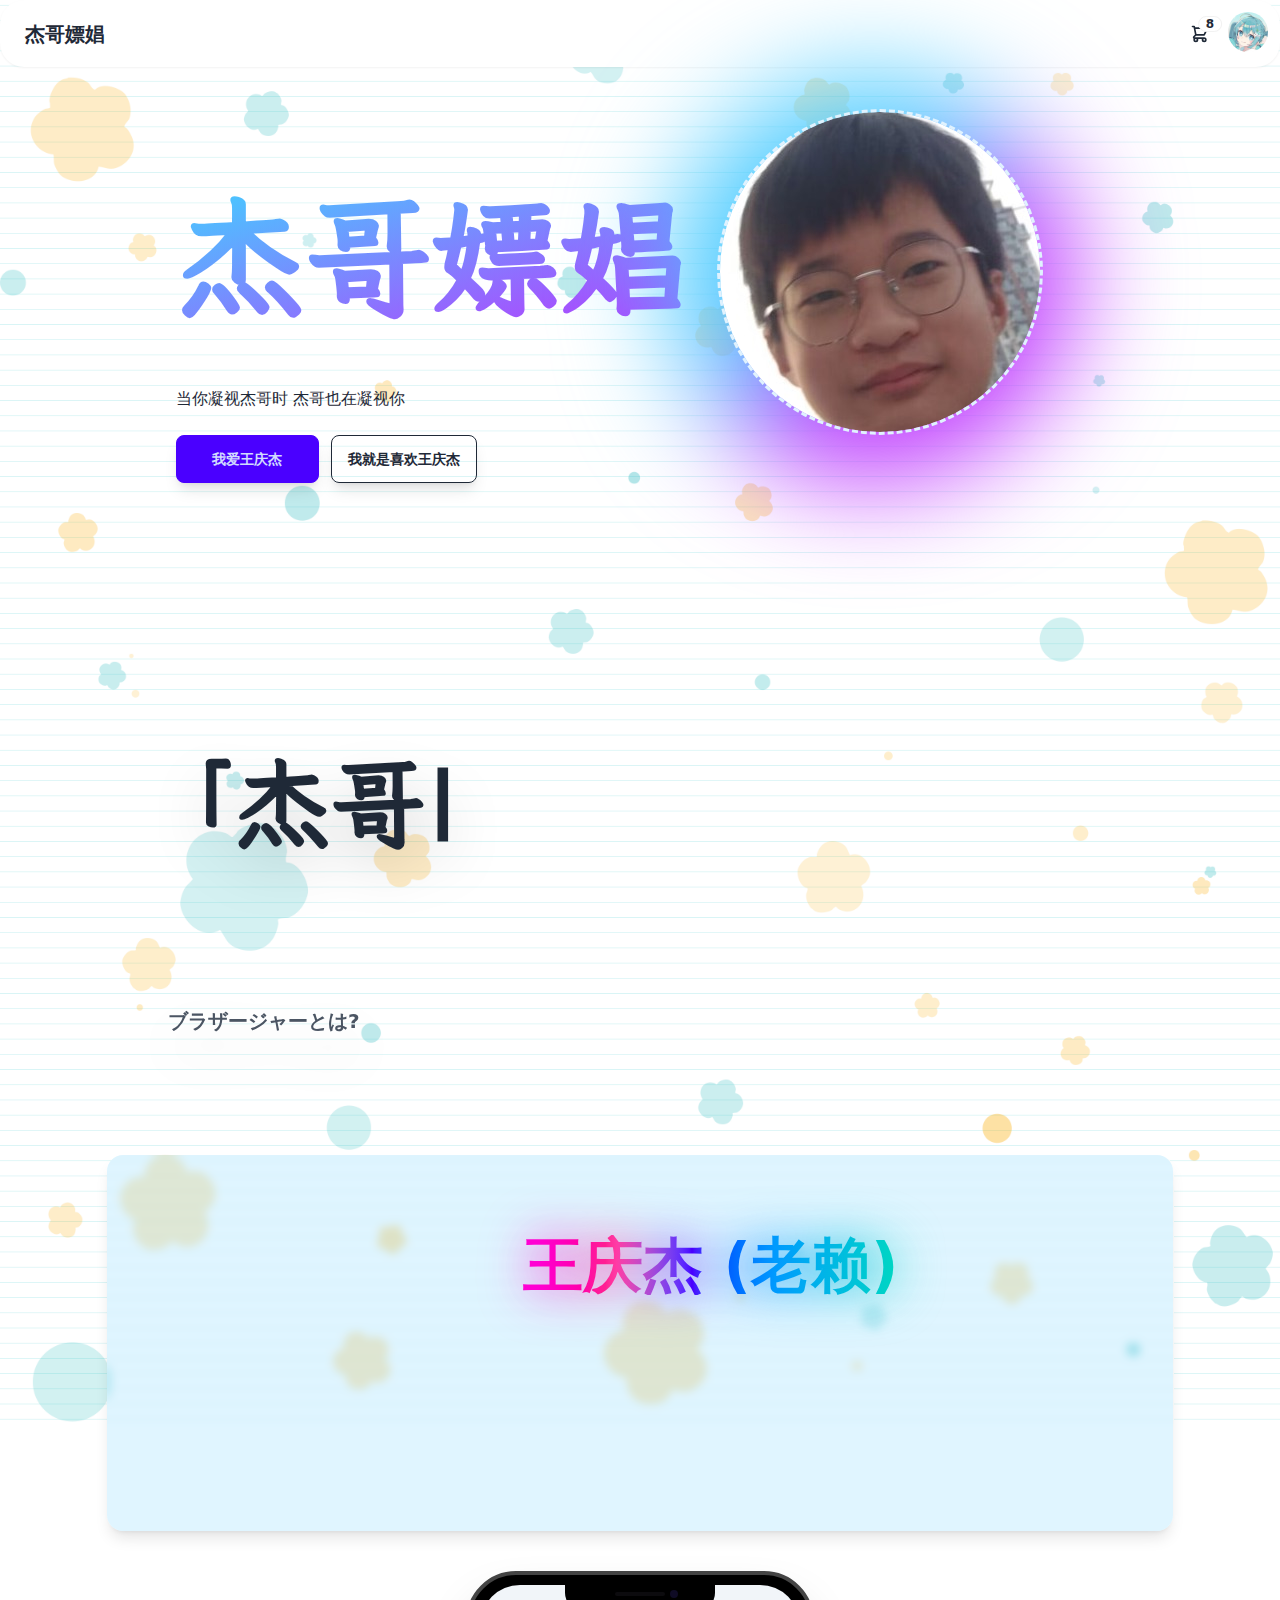
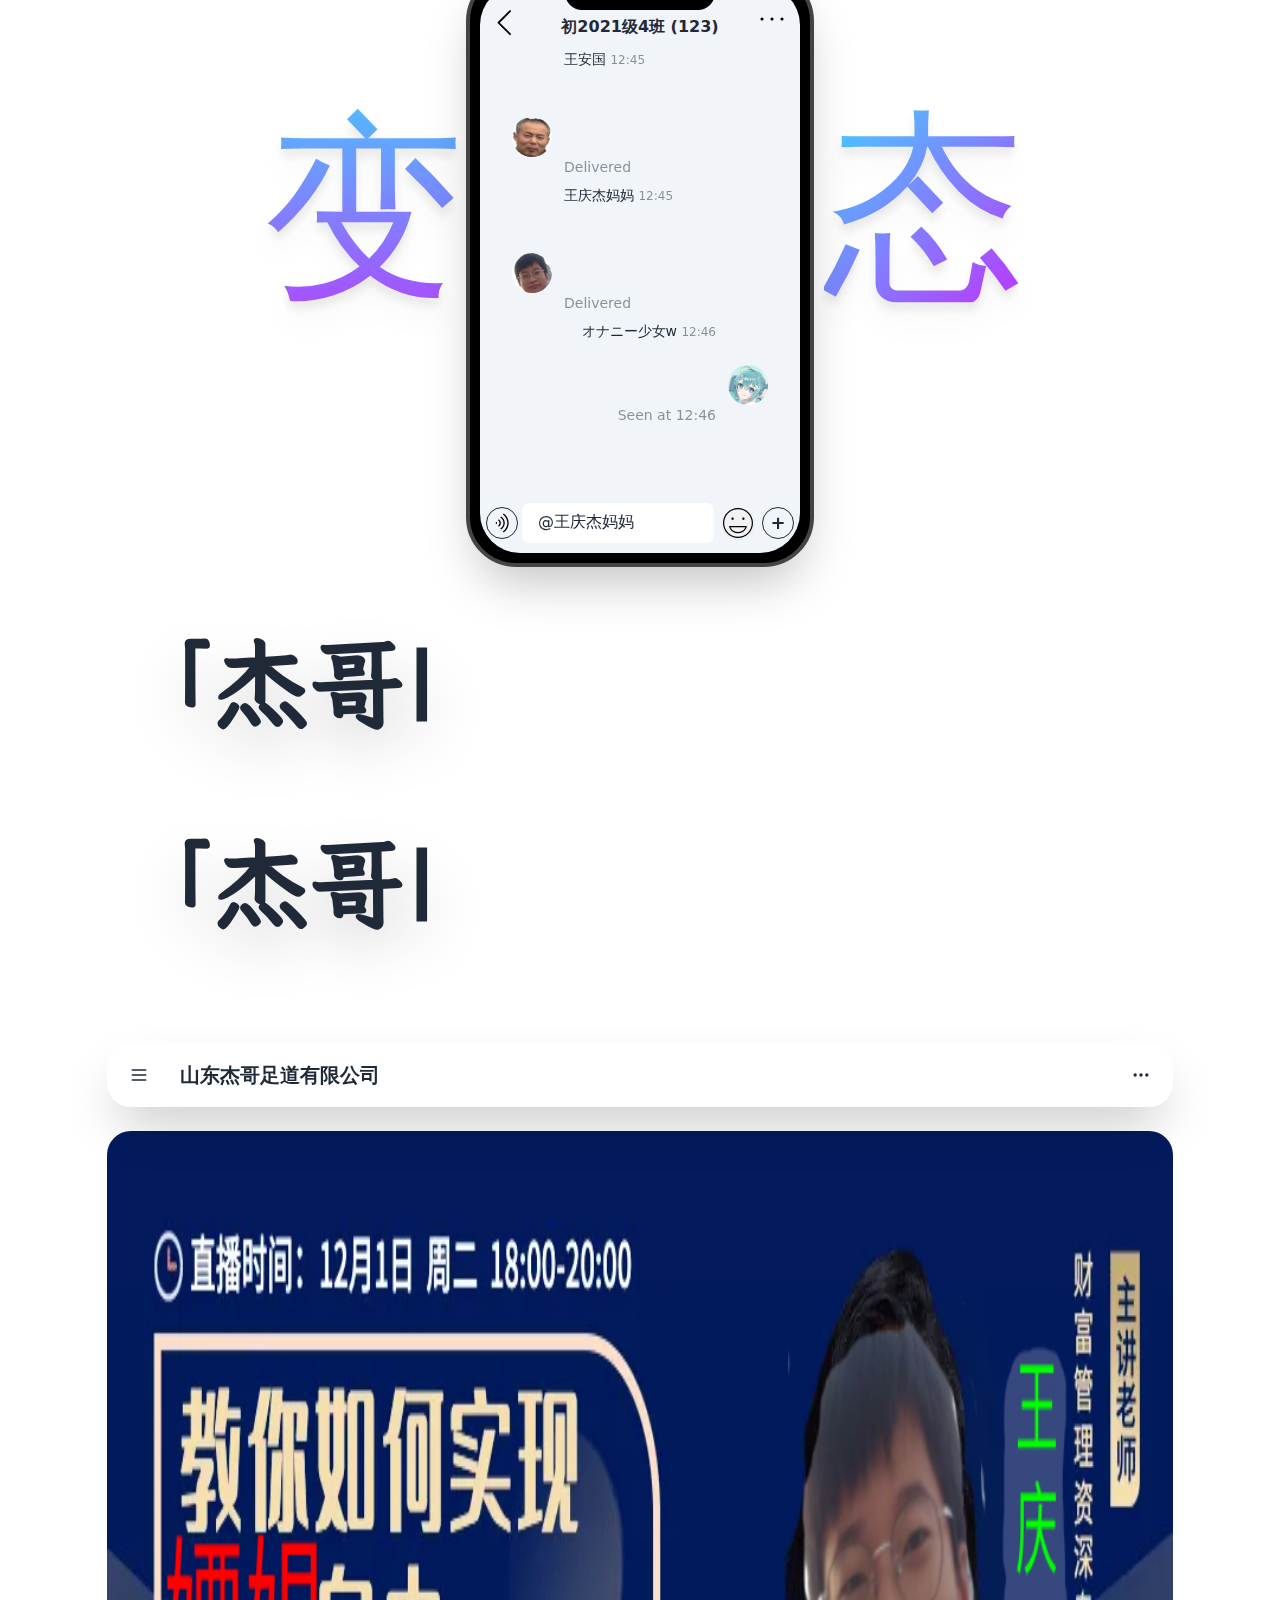
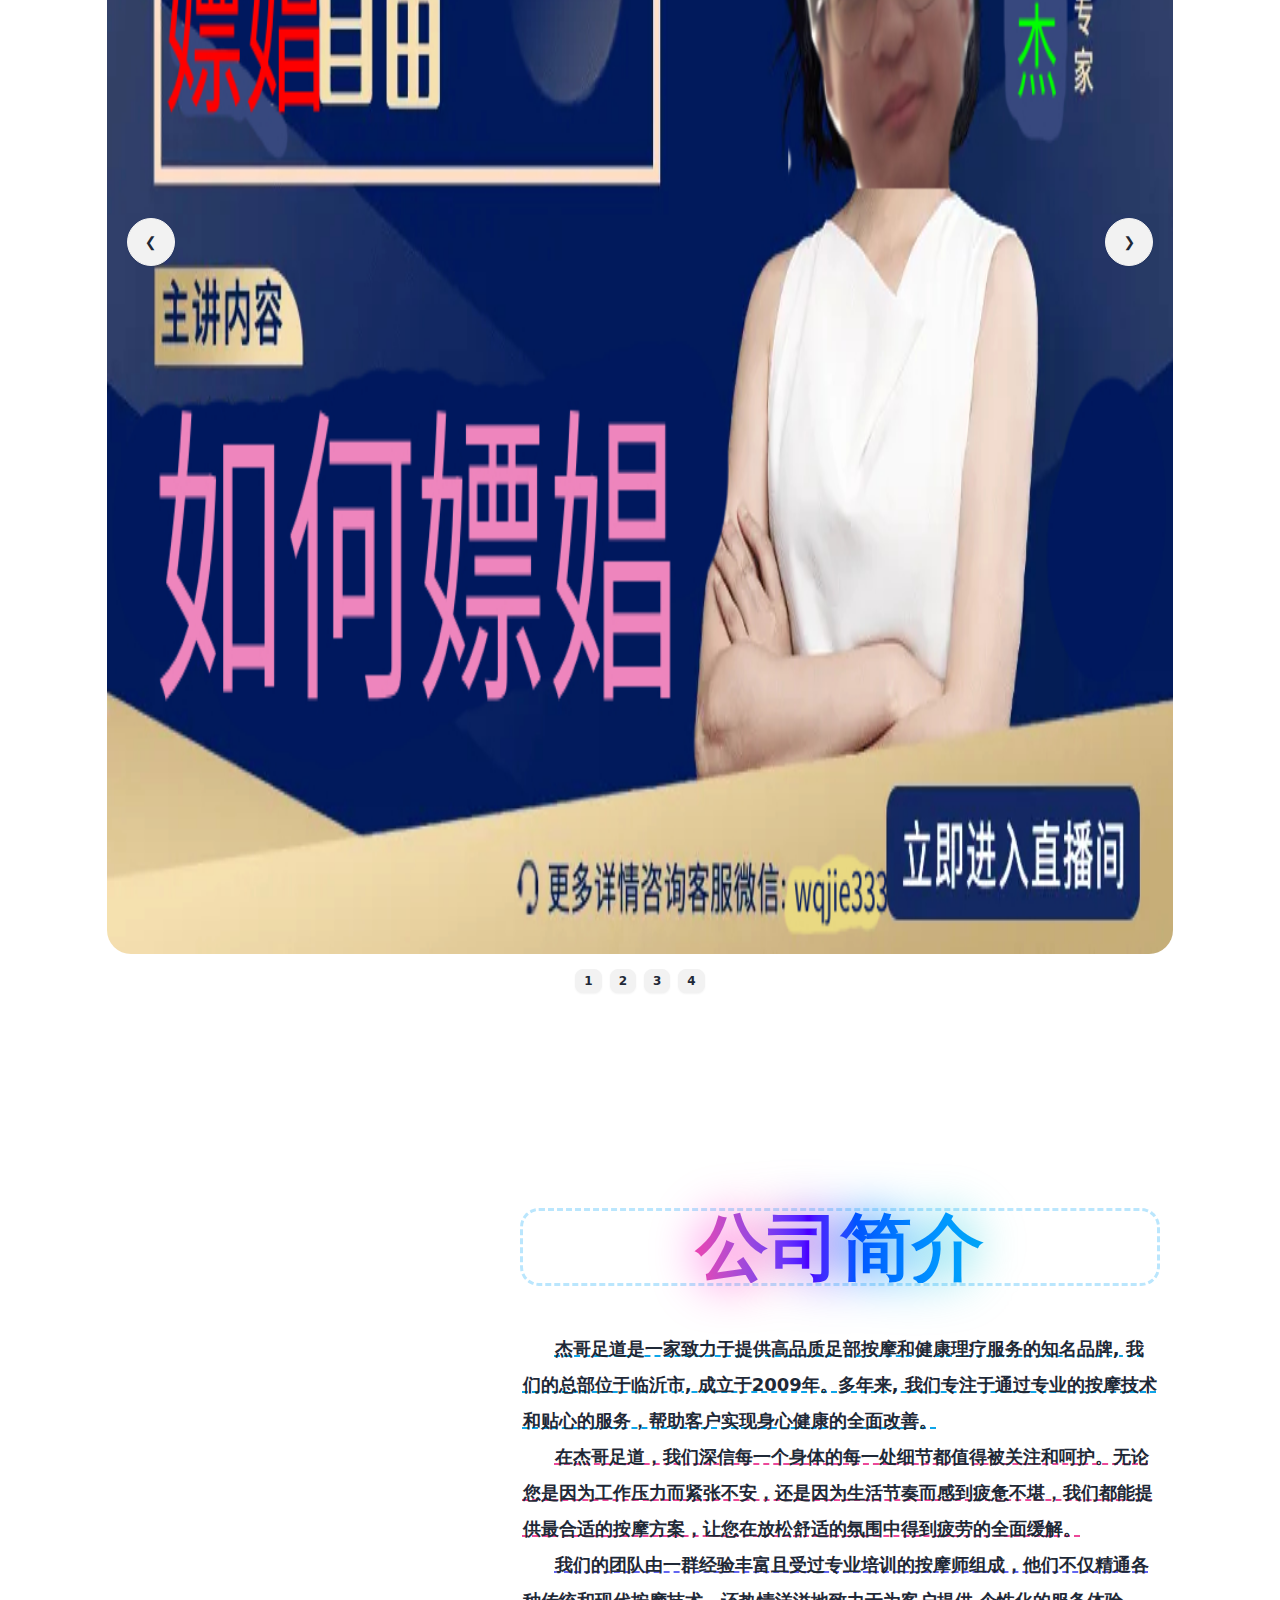
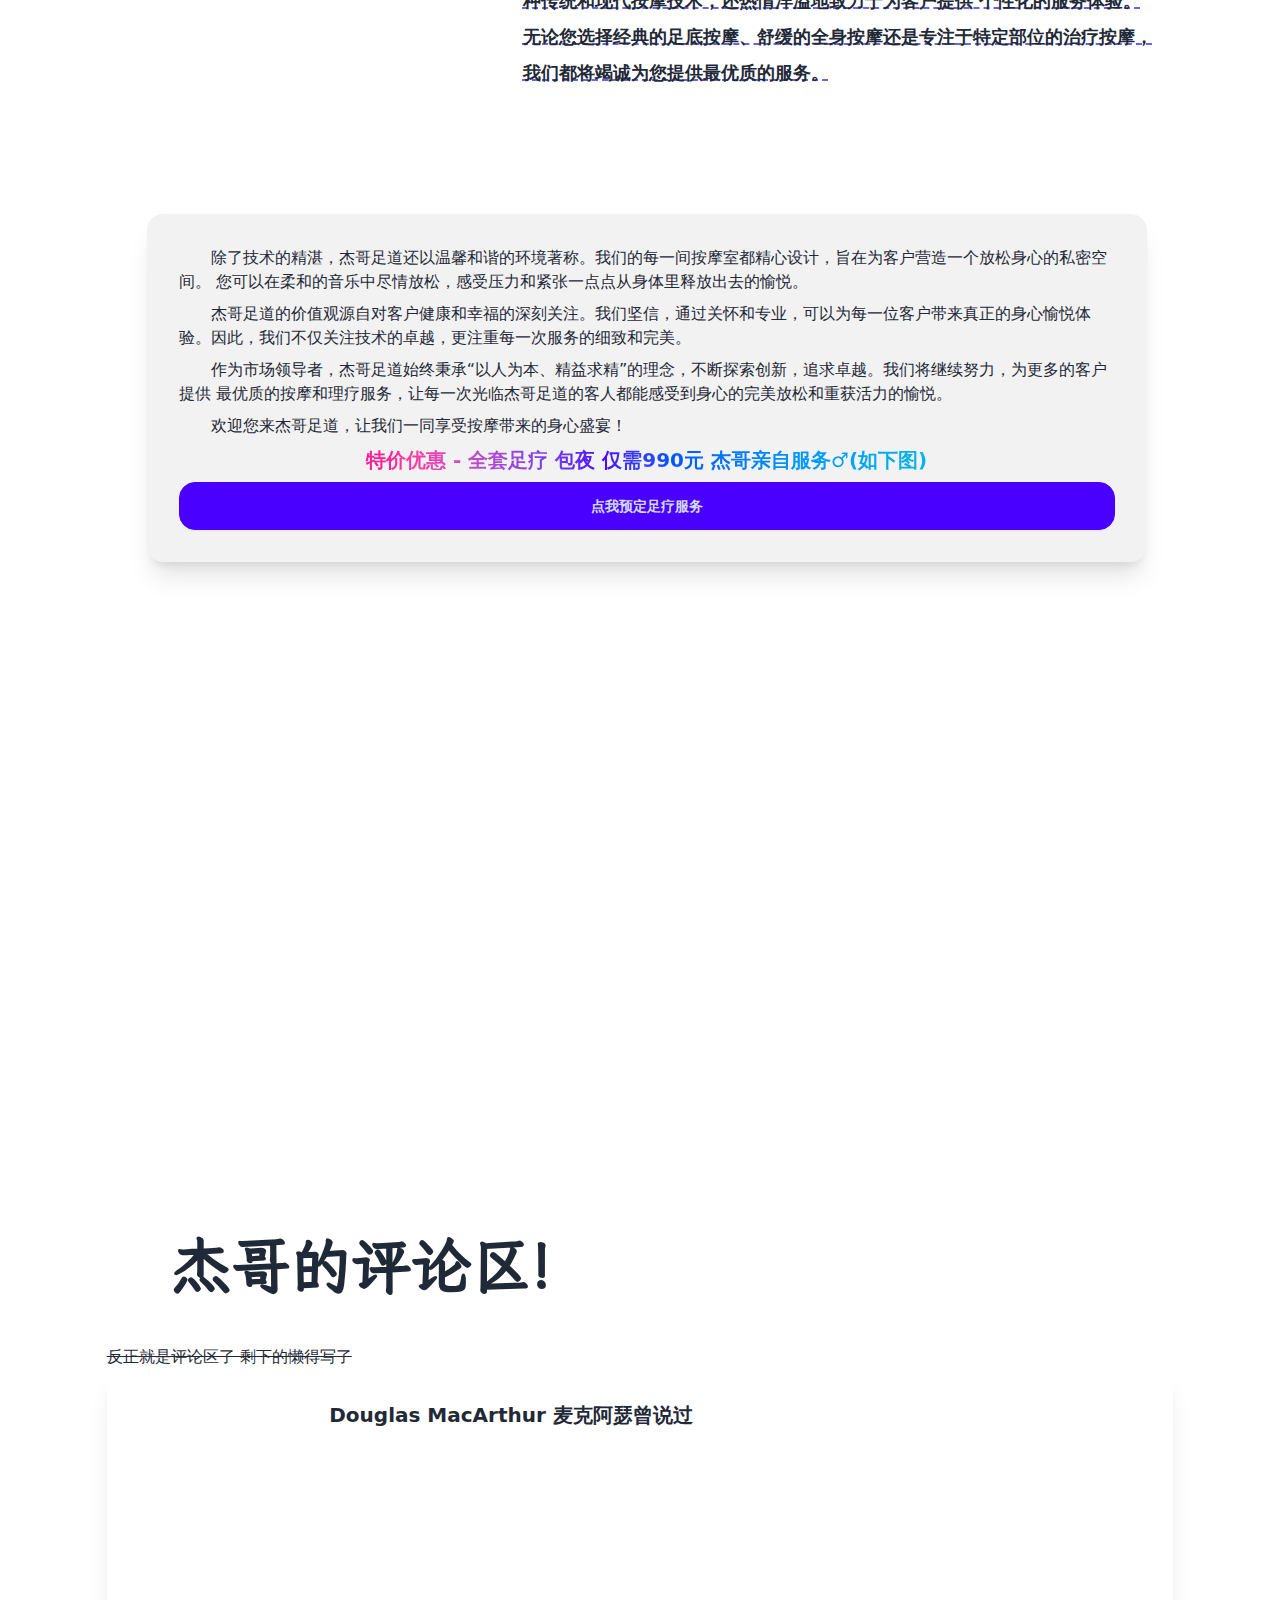
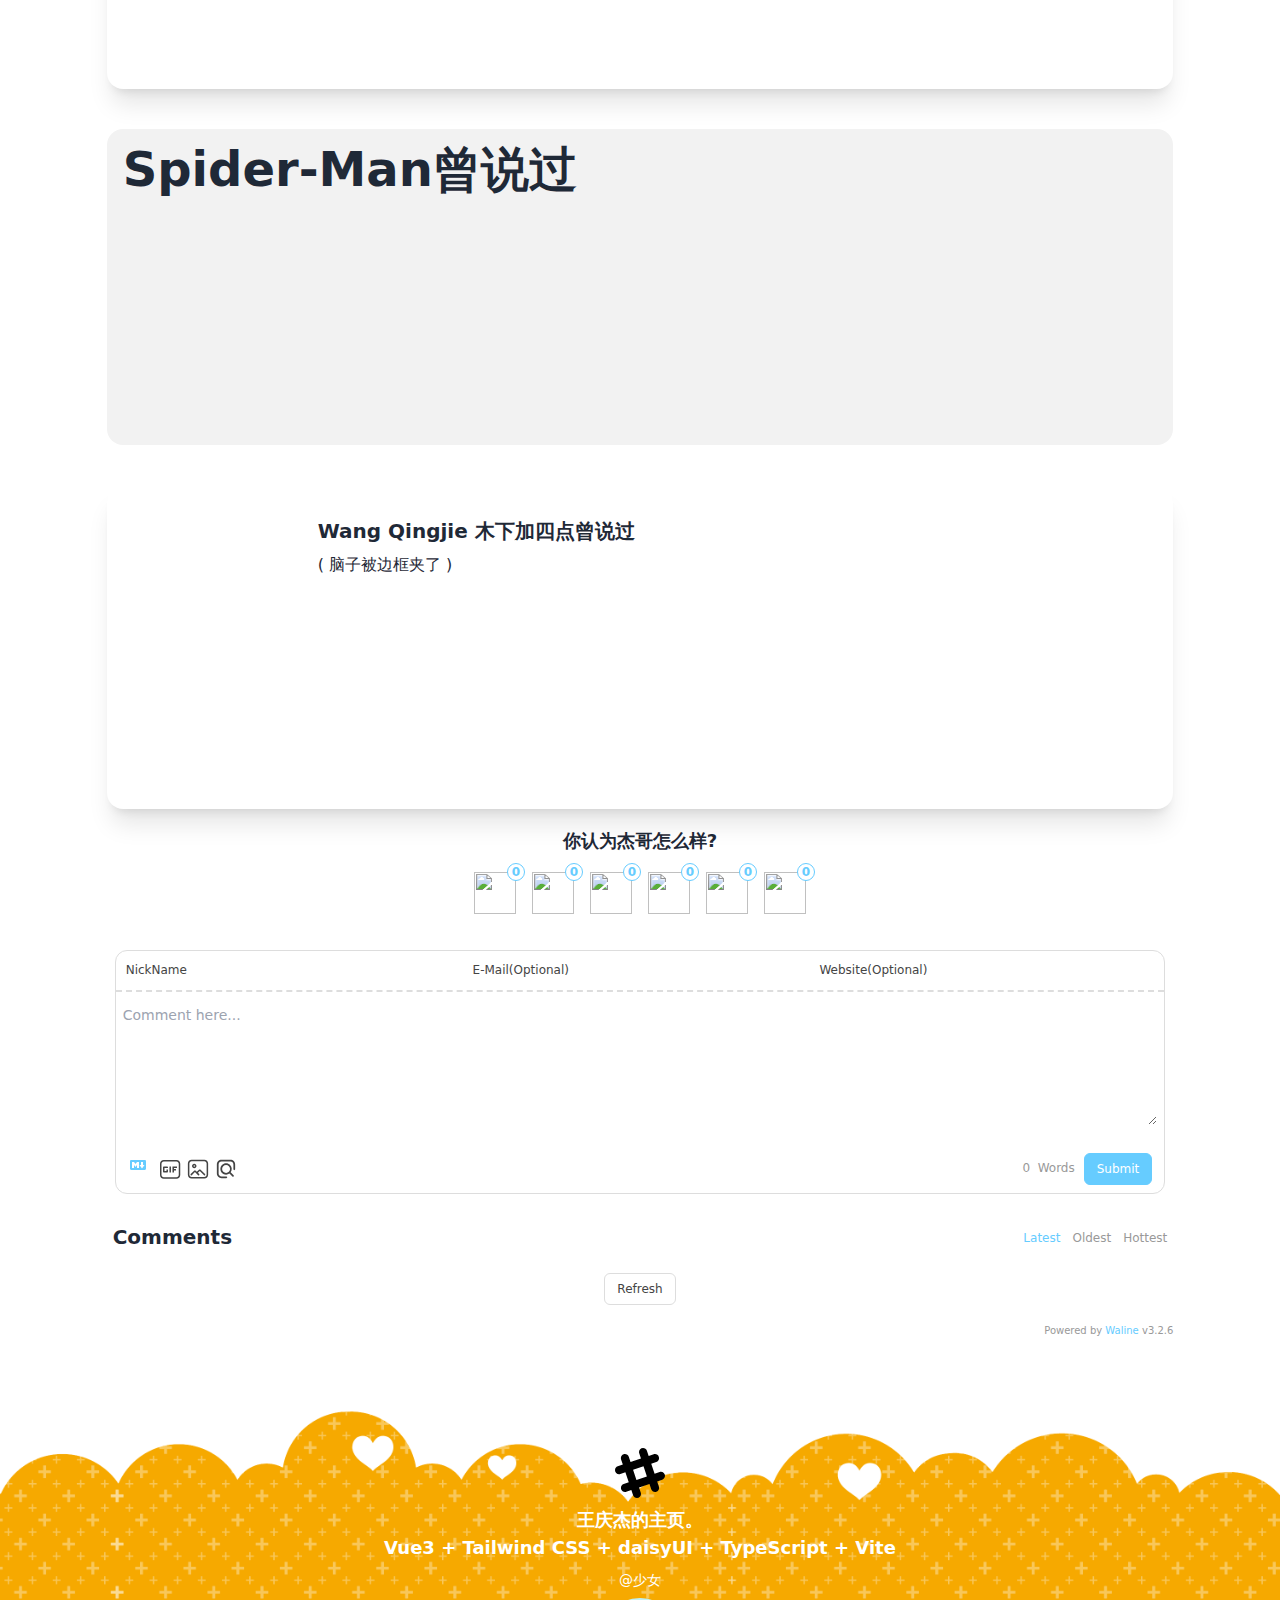
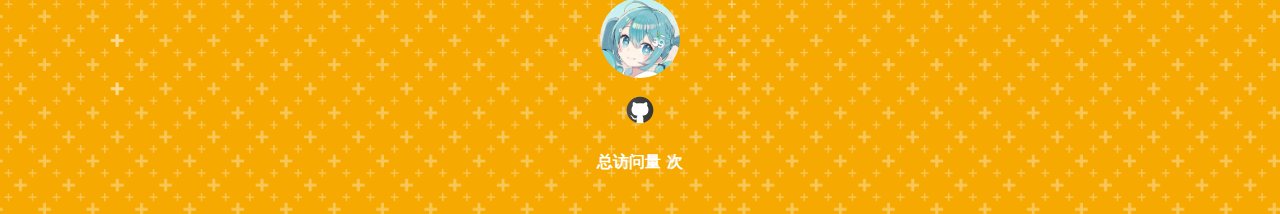
==== commit 07b9cff9: "添加busuanzi计数" ====
--- a/index.html
+++ b/index.html
@@ -5,11 +5,12 @@
     <link rel="icon" href="/favicon.ico">
     <meta name="viewport" content="width=device-width, initial-scale=1.0">
     <title>杰哥嫖娼</title>
-    <script type="module" crossorigin src="/assets/index-Cbt2Ymrd.js"></script>
-    <link rel="stylesheet" crossorigin href="/assets/index-DrJrT5ba.css">
+    <script type="module" crossorigin src="/assets/index-CYPKvvEk.js"></script>
+    <link rel="stylesheet" crossorigin href="/assets/index-B5roLsjY.css">
   </head>
   <body>
     <div id="app"></div> 
+    <script type="text/javascript" src="https://busuanzi.ibruce.info/busuanzi/2.3/busuanzi.pure.mini.js"></script>
   </body>
 </html>
--- a/assets/index-B5roLsjY.css
+++ b/assets/index-B5roLsjY.css
@@ -0,0 +1 @@
+*,:before,:after{box-sizing:border-box;border-width:0;border-style:solid;border-color:#e5e7eb}:before,:after{--tw-content: ""}html,:host{line-height:1.5;-webkit-text-size-adjust:100%;-moz-tab-size:4;-o-tab-size:4;tab-size:4;font-family:ui-sans-serif,system-ui,sans-serif,"Apple Color Emoji","Segoe UI Emoji",Segoe UI Symbol,"Noto Color Emoji";font-feature-settings:normal;font-variation-settings:normal;-webkit-tap-highlight-color:transparent}body{margin:0;line-height:inherit}hr{height:0;color:inherit;border-top-width:1px}abbr:where([title]){-webkit-text-decoration:underline dotted;text-decoration:underline dotted}h1,h2,h3,h4,h5,h6{font-size:inherit;font-weight:inherit}a{color:inherit;text-decoration:inherit}b,strong{font-weight:bolder}code,kbd,samp,pre{font-family:ui-monospace,SFMono-Regular,Menlo,Monaco,Consolas,Liberation Mono,Courier New,monospace;font-feature-settings:normal;font-variation-settings:normal;font-size:1em}small{font-size:80%}sub,sup{font-size:75%;line-height:0;position:relative;vertical-align:baseline}sub{bottom:-.25em}sup{top:-.5em}table{text-indent:0;border-color:inherit;border-collapse:collapse}button,input,optgroup,select,textarea{font-family:inherit;font-feature-settings:inherit;font-variation-settings:inherit;font-size:100%;font-weight:inherit;line-height:inherit;letter-spacing:inherit;color:inherit;margin:0;padding:0}button,select{text-transform:none}button,input:where([type=button]),input:where([type=reset]),input:where([type=submit]){-webkit-appearance:button;background-color:transparent;background-image:none}:-moz-focusring{outline:auto}:-moz-ui-invalid{box-shadow:none}progress{vertical-align:baseline}::-webkit-inner-spin-button,::-webkit-outer-spin-button{height:auto}[type=search]{-webkit-appearance:textfield;outline-offset:-2px}::-webkit-search-decoration{-webkit-appearance:none}::-webkit-file-upload-button{-webkit-appearance:button;font:inherit}summary{display:list-item}blockquote,dl,dd,h1,h2,h3,h4,h5,h6,hr,figure,p,pre{margin:0}fieldset{margin:0;padding:0}legend{padding:0}ol,ul,menu{list-style:none;margin:0;padding:0}dialog{padding:0}textarea{resize:vertical}input::-moz-placeholder,textarea::-moz-placeholder{opacity:1;color:#9ca3af}input::placeholder,textarea::placeholder{opacity:1;color:#9ca3af}button,[role=button]{cursor:pointer}:disabled{cursor:default}img,svg,video,canvas,audio,iframe,embed,object{display:block;vertical-align:middle}img,video{max-width:100%;height:auto}[hidden]{display:none}:root,[data-theme]{background-color:var(--fallback-b1,oklch(var(--b1)/1));color:var(--fallback-bc,oklch(var(--bc)/1))}@supports not (color: oklch(0% 0 0)){:root{color-scheme:light;--fallback-p: #491eff;--fallback-pc: #d4dbff;--fallback-s: #ff41c7;--fallback-sc: #fff9fc;--fallback-a: #00cfbd;--fallback-ac: #00100d;--fallback-n: #2b3440;--fallback-nc: #d7dde4;--fallback-b1: #ffffff;--fallback-b2: #e5e6e6;--fallback-b3: #e5e6e6;--fallback-bc: #1f2937;--fallback-in: #00b3f0;--fallback-inc: #000000;--fallback-su: #00ca92;--fallback-suc: #000000;--fallback-wa: #ffc22d;--fallback-wac: #000000;--fallback-er: #ff6f70;--fallback-erc: #000000}@media (prefers-color-scheme: dark){:root{color-scheme:dark;--fallback-p: #7582ff;--fallback-pc: #050617;--fallback-s: #ff71cf;--fallback-sc: #190211;--fallback-a: #00c7b5;--fallback-ac: #000e0c;--fallback-n: #2a323c;--fallback-nc: #a6adbb;--fallback-b1: #1d232a;--fallback-b2: #191e24;--fallback-b3: #15191e;--fallback-bc: #a6adbb;--fallback-in: #00b3f0;--fallback-inc: #000000;--fallback-su: #00ca92;--fallback-suc: #000000;--fallback-wa: #ffc22d;--fallback-wac: #000000;--fallback-er: #ff6f70;--fallback-erc: #000000}}}html{-webkit-tap-highlight-color:transparent}*{scrollbar-color:currentColor transparent}:root{color-scheme:light;--in: 72.06% .191 231.6;--su: 64.8% .15 160;--wa: 84.71% .199 83.87;--er: 71.76% .221 22.18;--pc: 89.824% .06192 275.75;--ac: 15.352% .0368 183.61;--inc: 0% 0 0;--suc: 0% 0 0;--wac: 0% 0 0;--erc: 0% 0 0;--rounded-box: 1rem;--rounded-btn: .5rem;--rounded-badge: 1.9rem;--animation-btn: .25s;--animation-input: .2s;--btn-focus-scale: .95;--border-btn: 1px;--tab-border: 1px;--tab-radius: .5rem;--p: 49.12% .3096 275.75;--s: 69.71% .329 342.55;--sc: 98.71% .0106 342.55;--a: 76.76% .184 183.61;--n: 32.1785% .02476 255.701624;--nc: 89.4994% .011585 252.096176;--b1: 100% 0 0;--b2: 96.1151% 0 0;--b3: 92.4169% .00108 197.137559;--bc: 27.8078% .029596 256.847952}@media (prefers-color-scheme: dark){:root{color-scheme:dark;--in: 72.06% .191 231.6;--su: 64.8% .15 160;--wa: 84.71% .199 83.87;--er: 71.76% .221 22.18;--pc: 13.138% .0392 275.75;--sc: 14.96% .052 342.55;--ac: 14.902% .0334 183.61;--inc: 0% 0 0;--suc: 0% 0 0;--wac: 0% 0 0;--erc: 0% 0 0;--rounded-box: 1rem;--rounded-btn: .5rem;--rounded-badge: 1.9rem;--animation-btn: .25s;--animation-input: .2s;--btn-focus-scale: .95;--border-btn: 1px;--tab-border: 1px;--tab-radius: .5rem;--p: 65.69% .196 275.75;--s: 74.8% .26 342.55;--a: 74.51% .167 183.61;--n: 31.3815% .021108 254.139175;--nc: 74.6477% .0216 264.435964;--b1: 25.3267% .015896 252.417568;--b2: 23.2607% .013807 253.100675;--b3: 21.1484% .01165 254.087939;--bc: 74.6477% .0216 264.435964}}[data-theme=light]{color-scheme:light;--in: 72.06% .191 231.6;--su: 64.8% .15 160;--wa: 84.71% .199 83.87;--er: 71.76% .221 22.18;--pc: 89.824% .06192 275.75;--ac: 15.352% .0368 183.61;--inc: 0% 0 0;--suc: 0% 0 0;--wac: 0% 0 0;--erc: 0% 0 0;--rounded-box: 1rem;--rounded-btn: .5rem;--rounded-badge: 1.9rem;--animation-btn: .25s;--animation-input: .2s;--btn-focus-scale: .95;--border-btn: 1px;--tab-border: 1px;--tab-radius: .5rem;--p: 49.12% .3096 275.75;--s: 69.71% .329 342.55;--sc: 98.71% .0106 342.55;--a: 76.76% .184 183.61;--n: 32.1785% .02476 255.701624;--nc: 89.4994% .011585 252.096176;--b1: 100% 0 0;--b2: 96.1151% 0 0;--b3: 92.4169% .00108 197.137559;--bc: 27.8078% .029596 256.847952}[data-theme=dark]{color-scheme:dark;--in: 72.06% .191 231.6;--su: 64.8% .15 160;--wa: 84.71% .199 83.87;--er: 71.76% .221 22.18;--pc: 13.138% .0392 275.75;--sc: 14.96% .052 342.55;--ac: 14.902% .0334 183.61;--inc: 0% 0 0;--suc: 0% 0 0;--wac: 0% 0 0;--erc: 0% 0 0;--rounded-box: 1rem;--rounded-btn: .5rem;--rounded-badge: 1.9rem;--animation-btn: .25s;--animation-input: .2s;--btn-focus-scale: .95;--border-btn: 1px;--tab-border: 1px;--tab-radius: .5rem;--p: 65.69% .196 275.75;--s: 74.8% .26 342.55;--a: 74.51% .167 183.61;--n: 31.3815% .021108 254.139175;--nc: 74.6477% .0216 264.435964;--b1: 25.3267% .015896 252.417568;--b2: 23.2607% .013807 253.100675;--b3: 21.1484% .01165 254.087939;--bc: 74.6477% .0216 264.435964}*,:before,:after{--tw-border-spacing-x: 0;--tw-border-spacing-y: 0;--tw-translate-x: 0;--tw-translate-y: 0;--tw-rotate: 0;--tw-skew-x: 0;--tw-skew-y: 0;--tw-scale-x: 1;--tw-scale-y: 1;--tw-pan-x: ;--tw-pan-y: ;--tw-pinch-zoom: ;--tw-scroll-snap-strictness: proximity;--tw-gradient-from-position: ;--tw-gradient-via-position: ;--tw-gradient-to-position: ;--tw-ordinal: ;--tw-slashed-zero: ;--tw-numeric-figure: ;--tw-numeric-spacing: ;--tw-numeric-fraction: ;--tw-ring-inset: ;--tw-ring-offset-width: 0px;--tw-ring-offset-color: #fff;--tw-ring-color: rgb(59 130 246 / .5);--tw-ring-offset-shadow: 0 0 #0000;--tw-ring-shadow: 0 0 #0000;--tw-shadow: 0 0 #0000;--tw-shadow-colored: 0 0 #0000;--tw-blur: ;--tw-brightness: ;--tw-contrast: ;--tw-grayscale: ;--tw-hue-rotate: ;--tw-invert: ;--tw-saturate: ;--tw-sepia: ;--tw-drop-shadow: ;--tw-backdrop-blur: ;--tw-backdrop-brightness: ;--tw-backdrop-contrast: ;--tw-backdrop-grayscale: ;--tw-backdrop-hue-rotate: ;--tw-backdrop-invert: ;--tw-backdrop-opacity: ;--tw-backdrop-saturate: ;--tw-backdrop-sepia: ;--tw-contain-size: ;--tw-contain-layout: ;--tw-contain-paint: ;--tw-contain-style: }::backdrop{--tw-border-spacing-x: 0;--tw-border-spacing-y: 0;--tw-translate-x: 0;--tw-translate-y: 0;--tw-rotate: 0;--tw-skew-x: 0;--tw-skew-y: 0;--tw-scale-x: 1;--tw-scale-y: 1;--tw-pan-x: ;--tw-pan-y: ;--tw-pinch-zoom: ;--tw-scroll-snap-strictness: proximity;--tw-gradient-from-position: ;--tw-gradient-via-position: ;--tw-gradient-to-position: ;--tw-ordinal: ;--tw-slashed-zero: ;--tw-numeric-figure: ;--tw-numeric-spacing: ;--tw-numeric-fraction: ;--tw-ring-inset: ;--tw-ring-offset-width: 0px;--tw-ring-offset-color: #fff;--tw-ring-color: rgb(59 130 246 / .5);--tw-ring-offset-shadow: 0 0 #0000;--tw-ring-shadow: 0 0 #0000;--tw-shadow: 0 0 #0000;--tw-shadow-colored: 0 0 #0000;--tw-blur: ;--tw-brightness: ;--tw-contrast: ;--tw-grayscale: ;--tw-hue-rotate: ;--tw-invert: ;--tw-saturate: ;--tw-sepia: ;--tw-drop-shadow: ;--tw-backdrop-blur: ;--tw-backdrop-brightness: ;--tw-backdrop-contrast: ;--tw-backdrop-grayscale: ;--tw-backdrop-hue-rotate: ;--tw-backdrop-invert: ;--tw-backdrop-opacity: ;--tw-backdrop-saturate: ;--tw-backdrop-sepia: ;--tw-contain-size: ;--tw-contain-layout: ;--tw-contain-paint: ;--tw-contain-style: }.container{width:100%}@media (min-width: 640px){.container{max-width:640px}}@media (min-width: 768px){.container{max-width:768px}}@media (min-width: 1024px){.container{max-width:1024px}}@media (min-width: 1280px){.container{max-width:1280px}}@media (min-width: 1536px){.container{max-width:1536px}}.artboard{width:100%}.avatar{position:relative;display:inline-flex}.avatar>div{display:block;aspect-ratio:1 / 1;overflow:hidden}.avatar img{height:100%;width:100%;-o-object-fit:cover;object-fit:cover}.avatar.placeholder>div{display:flex;align-items:center;justify-content:center}.badge{display:inline-flex;align-items:center;justify-content:center;transition-property:color,background-color,border-color,text-decoration-color,fill,stroke,opacity,box-shadow,transform,filter,-webkit-backdrop-filter;transition-property:color,background-color,border-color,text-decoration-color,fill,stroke,opacity,box-shadow,transform,filter,backdrop-filter;transition-property:color,background-color,border-color,text-decoration-color,fill,stroke,opacity,box-shadow,transform,filter,backdrop-filter,-webkit-backdrop-filter;transition-timing-function:cubic-bezier(.4,0,.2,1);transition-timing-function:cubic-bezier(0,0,.2,1);transition-duration:.2s;height:1.25rem;font-size:.875rem;line-height:1.25rem;width:-moz-fit-content;width:fit-content;padding-left:.563rem;padding-right:.563rem;border-radius:var(--rounded-badge, 1.9rem);border-width:1px;--tw-border-opacity: 1;border-color:var(--fallback-b2,oklch(var(--b2)/var(--tw-border-opacity)));--tw-bg-opacity: 1;background-color:var(--fallback-b1,oklch(var(--b1)/var(--tw-bg-opacity)));--tw-text-opacity: 1;color:var(--fallback-bc,oklch(var(--bc)/var(--tw-text-opacity)))}.btn{display:inline-flex;height:3rem;min-height:3rem;flex-shrink:0;cursor:pointer;-webkit-user-select:none;-moz-user-select:none;user-select:none;flex-wrap:wrap;align-items:center;justify-content:center;border-radius:var(--rounded-btn, .5rem);border-color:transparent;border-color:oklch(var(--btn-color, var(--b2)) / var(--tw-border-opacity));padding-left:1rem;padding-right:1rem;text-align:center;font-size:.875rem;line-height:1em;gap:.5rem;font-weight:600;text-decoration-line:none;transition-duration:.2s;transition-timing-function:cubic-bezier(0,0,.2,1);border-width:var(--border-btn, 1px);transition-property:color,background-color,border-color,opacity,box-shadow,transform;--tw-text-opacity: 1;color:var(--fallback-bc,oklch(var(--bc)/var(--tw-text-opacity)));--tw-shadow: 0 1px 2px 0 rgb(0 0 0 / .05);--tw-shadow-colored: 0 1px 2px 0 var(--tw-shadow-color);box-shadow:var(--tw-ring-offset-shadow, 0 0 #0000),var(--tw-ring-shadow, 0 0 #0000),var(--tw-shadow);outline-color:var(--fallback-bc,oklch(var(--bc)/1));background-color:oklch(var(--btn-color, var(--b2)) / var(--tw-bg-opacity));--tw-bg-opacity: 1;--tw-border-opacity: 1}.btn-disabled,.btn[disabled],.btn:disabled{pointer-events:none}.btn-square{height:3rem;width:3rem;padding:0}.btn-circle{height:3rem;width:3rem;border-radius:9999px;padding:0}:where(.btn:is(input[type=checkbox])),:where(.btn:is(input[type=radio])){width:auto;-webkit-appearance:none;-moz-appearance:none;appearance:none}.btn:is(input[type=checkbox]):after,.btn:is(input[type=radio]):after{--tw-content: attr(aria-label);content:var(--tw-content)}.card{position:relative;display:flex;flex-direction:column;border-radius:var(--rounded-box, 1rem)}.card:focus{outline:2px solid transparent;outline-offset:2px}.card-body{display:flex;flex:1 1 auto;flex-direction:column;padding:var(--padding-card, 2rem);gap:.5rem}.card-body :where(p){flex-grow:1}.card-actions{display:flex;flex-wrap:wrap;align-items:flex-start;gap:.5rem}.card figure{display:flex;align-items:center;justify-content:center}.card.image-full{display:grid}.card.image-full:before{position:relative;content:"";z-index:10;border-radius:var(--rounded-box, 1rem);--tw-bg-opacity: 1;background-color:var(--fallback-n,oklch(var(--n)/var(--tw-bg-opacity)));opacity:.75}.card.image-full:before,.card.image-full>*{grid-column-start:1;grid-row-start:1}.card.image-full>figure img{height:100%;-o-object-fit:cover;object-fit:cover}.card.image-full>.card-body{position:relative;z-index:20;--tw-text-opacity: 1;color:var(--fallback-nc,oklch(var(--nc)/var(--tw-text-opacity)))}.carousel{display:inline-flex;overflow-x:scroll;scroll-snap-type:x mandatory;scroll-behavior:smooth;-ms-overflow-style:none;scrollbar-width:none}.carousel-item{box-sizing:content-box;display:flex;flex:none;scroll-snap-align:start}.carousel-start .carousel-item{scroll-snap-align:start}.carousel-center .carousel-item{scroll-snap-align:center}.carousel-end .carousel-item{scroll-snap-align:end}.chat{display:grid;grid-template-columns:repeat(2,minmax(0,1fr));-moz-column-gap:.75rem;column-gap:.75rem;padding-top:.25rem;padding-bottom:.25rem}.chat-image{grid-row:span 2 / span 2;align-self:flex-end}.chat-header{grid-row-start:1;font-size:.875rem;line-height:1.25rem}.chat-footer{grid-row-start:3;font-size:.875rem;line-height:1.25rem}.chat-bubble{position:relative;display:block;width:-moz-fit-content;width:fit-content;padding:.5rem 1rem;max-width:90%;border-radius:var(--rounded-box, 1rem);min-height:2.75rem;min-width:2.75rem;--tw-bg-opacity: 1;background-color:var(--fallback-n,oklch(var(--n)/var(--tw-bg-opacity)));--tw-text-opacity: 1;color:var(--fallback-nc,oklch(var(--nc)/var(--tw-text-opacity)))}.chat-bubble:before{position:absolute;bottom:0;height:.75rem;width:.75rem;background-color:inherit;content:"";-webkit-mask-size:contain;mask-size:contain;-webkit-mask-repeat:no-repeat;mask-repeat:no-repeat;-webkit-mask-position:center;mask-position:center}.chat-start{place-items:start;grid-template-columns:auto 1fr}.chat-start .chat-header,.chat-start .chat-footer{grid-column-start:2}.chat-start .chat-image{grid-column-start:1}.chat-start .chat-bubble{grid-column-start:2;border-end-start-radius:0px}.chat-start .chat-bubble:before{-webkit-mask-image:url("data:image/svg+xml,%3csvg width='3' height='3' xmlns='http://www.w3.org/2000/svg'%3e%3cpath fill='black' d='m 0 3 L 3 3 L 3 0 C 3 1 1 3 0 3'/%3e%3c/svg%3e");mask-image:url("data:image/svg+xml,%3csvg width='3' height='3' xmlns='http://www.w3.org/2000/svg'%3e%3cpath fill='black' d='m 0 3 L 3 3 L 3 0 C 3 1 1 3 0 3'/%3e%3c/svg%3e");inset-inline-start:-.749rem}[dir=rtl] .chat-start .chat-bubble:before{-webkit-mask-image:url("data:image/svg+xml,%3csvg width='3' height='3' xmlns='http://www.w3.org/2000/svg'%3e%3cpath fill='black' d='m 0 3 L 1 3 L 3 3 C 2 3 0 1 0 0'/%3e%3c/svg%3e");mask-image:url("data:image/svg+xml,%3csvg width='3' height='3' xmlns='http://www.w3.org/2000/svg'%3e%3cpath fill='black' d='m 0 3 L 1 3 L 3 3 C 2 3 0 1 0 0'/%3e%3c/svg%3e")}.chat-end{place-items:end;grid-template-columns:1fr auto}.chat-end .chat-header,.chat-end .chat-footer{grid-column-start:1}.chat-end .chat-image{grid-column-start:2}.chat-end .chat-bubble{grid-column-start:1;border-end-end-radius:0px}.chat-end .chat-bubble:before{-webkit-mask-image:url("data:image/svg+xml,%3csvg width='3' height='3' xmlns='http://www.w3.org/2000/svg'%3e%3cpath fill='black' d='m 0 3 L 1 3 L 3 3 C 2 3 0 1 0 0'/%3e%3c/svg%3e");mask-image:url("data:image/svg+xml,%3csvg width='3' height='3' xmlns='http://www.w3.org/2000/svg'%3e%3cpath fill='black' d='m 0 3 L 1 3 L 3 3 C 2 3 0 1 0 0'/%3e%3c/svg%3e");inset-inline-start:99.9%}[dir=rtl] .chat-end .chat-bubble:before{-webkit-mask-image:url("data:image/svg+xml,%3csvg width='3' height='3' xmlns='http://www.w3.org/2000/svg'%3e%3cpath fill='black' d='m 0 3 L 3 3 L 3 0 C 3 1 1 3 0 3'/%3e%3c/svg%3e");mask-image:url("data:image/svg+xml,%3csvg width='3' height='3' xmlns='http://www.w3.org/2000/svg'%3e%3cpath fill='black' d='m 0 3 L 3 3 L 3 0 C 3 1 1 3 0 3'/%3e%3c/svg%3e")}.dropdown{position:relative;display:inline-block}.dropdown>*:not(summary):focus{outline:2px solid transparent;outline-offset:2px}.dropdown .dropdown-content{position:absolute}.dropdown:is(:not(details)) .dropdown-content{visibility:hidden;opacity:0;transform-origin:top;--tw-scale-x: .95;--tw-scale-y: .95;transform:translate(var(--tw-translate-x),var(--tw-translate-y)) rotate(var(--tw-rotate)) skew(var(--tw-skew-x)) skewY(var(--tw-skew-y)) scaleX(var(--tw-scale-x)) scaleY(var(--tw-scale-y));transition-property:color,background-color,border-color,text-decoration-color,fill,stroke,opacity,box-shadow,transform,filter,-webkit-backdrop-filter;transition-property:color,background-color,border-color,text-decoration-color,fill,stroke,opacity,box-shadow,transform,filter,backdrop-filter;transition-property:color,background-color,border-color,text-decoration-color,fill,stroke,opacity,box-shadow,transform,filter,backdrop-filter,-webkit-backdrop-filter;transition-timing-function:cubic-bezier(.4,0,.2,1);transition-timing-function:cubic-bezier(0,0,.2,1);transition-duration:.2s}.dropdown-end .dropdown-content{inset-inline-end:0px}.dropdown-left .dropdown-content{bottom:auto;inset-inline-end:100%;top:0;transform-origin:right}.dropdown-right .dropdown-content{bottom:auto;inset-inline-start:100%;top:0;transform-origin:left}.dropdown-bottom .dropdown-content{bottom:auto;top:100%;transform-origin:top}.dropdown-top .dropdown-content{bottom:100%;top:auto;transform-origin:bottom}.dropdown-end.dropdown-right .dropdown-content,.dropdown-end.dropdown-left .dropdown-content{bottom:0;top:auto}.dropdown.dropdown-open .dropdown-content,.dropdown:not(.dropdown-hover):focus .dropdown-content,.dropdown:focus-within .dropdown-content{visibility:visible;opacity:1}@media (hover: hover){.dropdown.dropdown-hover:hover .dropdown-content{visibility:visible;opacity:1}.btn:hover{--tw-border-opacity: 1;border-color:var(--fallback-b3,oklch(var(--b3)/var(--tw-border-opacity)));--tw-bg-opacity: 1;background-color:var(--fallback-b3,oklch(var(--b3)/var(--tw-bg-opacity)))}@supports (color: color-mix(in oklab,black,black)){.btn:hover{background-color:color-mix(in oklab,oklch(var(--btn-color, var(--b2)) / var(--tw-bg-opacity, 1)) 90%,black);border-color:color-mix(in oklab,oklch(var(--btn-color, var(--b2)) / var(--tw-border-opacity, 1)) 90%,black)}}@supports not (color: oklch(0% 0 0)){.btn:hover{background-color:var(--btn-color, var(--fallback-b2));border-color:var(--btn-color, var(--fallback-b2))}}.btn.glass:hover{--glass-opacity: 25%;--glass-border-opacity: 15%}.btn-ghost:hover{border-color:transparent}@supports (color: oklch(0% 0 0)){.btn-ghost:hover{background-color:var(--fallback-bc,oklch(var(--bc)/.2))}}.btn-outline:hover{--tw-border-opacity: 1;border-color:var(--fallback-bc,oklch(var(--bc)/var(--tw-border-opacity)));--tw-bg-opacity: 1;background-color:var(--fallback-bc,oklch(var(--bc)/var(--tw-bg-opacity)));--tw-text-opacity: 1;color:var(--fallback-b1,oklch(var(--b1)/var(--tw-text-opacity)))}.btn-outline.btn-primary:hover{--tw-text-opacity: 1;color:var(--fallback-pc,oklch(var(--pc)/var(--tw-text-opacity)))}@supports (color: color-mix(in oklab,black,black)){.btn-outline.btn-primary:hover{background-color:color-mix(in oklab,var(--fallback-p,oklch(var(--p)/1)) 90%,black);border-color:color-mix(in oklab,var(--fallback-p,oklch(var(--p)/1)) 90%,black)}}.btn-outline.btn-secondary:hover{--tw-text-opacity: 1;color:var(--fallback-sc,oklch(var(--sc)/var(--tw-text-opacity)))}@supports (color: color-mix(in oklab,black,black)){.btn-outline.btn-secondary:hover{background-color:color-mix(in oklab,var(--fallback-s,oklch(var(--s)/1)) 90%,black);border-color:color-mix(in oklab,var(--fallback-s,oklch(var(--s)/1)) 90%,black)}}.btn-outline.btn-accent:hover{--tw-text-opacity: 1;color:var(--fallback-ac,oklch(var(--ac)/var(--tw-text-opacity)))}@supports (color: color-mix(in oklab,black,black)){.btn-outline.btn-accent:hover{background-color:color-mix(in oklab,var(--fallback-a,oklch(var(--a)/1)) 90%,black);border-color:color-mix(in oklab,var(--fallback-a,oklch(var(--a)/1)) 90%,black)}}.btn-outline.btn-success:hover{--tw-text-opacity: 1;color:var(--fallback-suc,oklch(var(--suc)/var(--tw-text-opacity)))}@supports (color: color-mix(in oklab,black,black)){.btn-outline.btn-success:hover{background-color:color-mix(in oklab,var(--fallback-su,oklch(var(--su)/1)) 90%,black);border-color:color-mix(in oklab,var(--fallback-su,oklch(var(--su)/1)) 90%,black)}}.btn-outline.btn-info:hover{--tw-text-opacity: 1;color:var(--fallback-inc,oklch(var(--inc)/var(--tw-text-opacity)))}@supports (color: color-mix(in oklab,black,black)){.btn-outline.btn-info:hover{background-color:color-mix(in oklab,var(--fallback-in,oklch(var(--in)/1)) 90%,black);border-color:color-mix(in oklab,var(--fallback-in,oklch(var(--in)/1)) 90%,black)}}.btn-outline.btn-warning:hover{--tw-text-opacity: 1;color:var(--fallback-wac,oklch(var(--wac)/var(--tw-text-opacity)))}@supports (color: color-mix(in oklab,black,black)){.btn-outline.btn-warning:hover{background-color:color-mix(in oklab,var(--fallback-wa,oklch(var(--wa)/1)) 90%,black);border-color:color-mix(in oklab,var(--fallback-wa,oklch(var(--wa)/1)) 90%,black)}}.btn-outline.btn-error:hover{--tw-text-opacity: 1;color:var(--fallback-erc,oklch(var(--erc)/var(--tw-text-opacity)))}@supports (color: color-mix(in oklab,black,black)){.btn-outline.btn-error:hover{background-color:color-mix(in oklab,var(--fallback-er,oklch(var(--er)/1)) 90%,black);border-color:color-mix(in oklab,var(--fallback-er,oklch(var(--er)/1)) 90%,black)}}.btn-disabled:hover,.btn[disabled]:hover,.btn:disabled:hover{--tw-border-opacity: 0;background-color:var(--fallback-n,oklch(var(--n)/var(--tw-bg-opacity)));--tw-bg-opacity: .2;color:var(--fallback-bc,oklch(var(--bc)/var(--tw-text-opacity)));--tw-text-opacity: .2}@supports (color: color-mix(in oklab,black,black)){.btn:is(input[type=checkbox]:checked):hover,.btn:is(input[type=radio]:checked):hover{background-color:color-mix(in oklab,var(--fallback-p,oklch(var(--p)/1)) 90%,black);border-color:color-mix(in oklab,var(--fallback-p,oklch(var(--p)/1)) 90%,black)}}.dropdown.dropdown-hover:hover .dropdown-content{--tw-scale-x: 1;--tw-scale-y: 1;transform:translate(var(--tw-translate-x),var(--tw-translate-y)) rotate(var(--tw-rotate)) skew(var(--tw-skew-x)) skewY(var(--tw-skew-y)) scaleX(var(--tw-scale-x)) scaleY(var(--tw-scale-y))}}.dropdown:is(details) summary::-webkit-details-marker{display:none}.footer{display:grid;width:100%;grid-auto-flow:row;place-items:start;-moz-column-gap:1rem;column-gap:1rem;row-gap:2.5rem;font-size:.875rem;line-height:1.25rem}.footer>*{display:grid;place-items:start;gap:.5rem}.footer-center{place-items:center;text-align:center}.footer-center>*{place-items:center}@media (min-width: 48rem){.footer{grid-auto-flow:column}.footer-center{grid-auto-flow:row dense}}.hero{display:grid;width:100%;place-items:center;background-size:cover;background-position:center}.hero>*{grid-column-start:1;grid-row-start:1}.hero-content{z-index:0;display:flex;align-items:center;justify-content:center;max-width:80rem;gap:1rem;padding:1rem}.indicator{position:relative;display:inline-flex;width:-moz-max-content;width:max-content}.indicator :where(.indicator-item){z-index:1;position:absolute;transform:translate(var(--tw-translate-x),var(--tw-translate-y)) rotate(var(--tw-rotate)) skew(var(--tw-skew-x)) skewY(var(--tw-skew-y)) scaleX(var(--tw-scale-x)) scaleY(var(--tw-scale-y));white-space:nowrap}.input{flex-shrink:1;-webkit-appearance:none;-moz-appearance:none;appearance:none;height:3rem;padding-left:1rem;padding-right:1rem;font-size:1rem;line-height:2;line-height:1.5rem;border-radius:var(--rounded-btn, .5rem);border-width:1px;border-color:transparent;--tw-bg-opacity: 1;background-color:var(--fallback-b1,oklch(var(--b1)/var(--tw-bg-opacity)))}.input[type=number]::-webkit-inner-spin-button,.input-md[type=number]::-webkit-inner-spin-button{margin-top:-1rem;margin-bottom:-1rem;margin-inline-end:-1rem}.join .dropdown .join-item:first-child:not(:last-child),.join *:first-child:not(:last-child) .dropdown .join-item{border-start-end-radius:inherit;border-end-end-radius:inherit}:where(.menu li) .badge{justify-self:end}.navbar{display:flex;align-items:center;padding:var(--navbar-padding, .5rem);min-height:4rem;width:100%}:where(.navbar>*:not(script,style)){display:inline-flex;align-items:center}.avatar-group :where(.avatar){overflow:hidden;border-radius:9999px;border-width:4px;--tw-border-opacity: 1;border-color:var(--fallback-b1,oklch(var(--b1)/var(--tw-border-opacity)))}@media (prefers-reduced-motion: no-preference){.btn{animation:button-pop var(--animation-btn, .25s) ease-out}}.btn:active:hover,.btn:active:focus{animation:button-pop 0s ease-out;transform:scale(var(--btn-focus-scale, .97))}@supports not (color: oklch(0% 0 0)){.btn{background-color:var(--btn-color, var(--fallback-b2));border-color:var(--btn-color, var(--fallback-b2))}.btn-primary{--btn-color: var(--fallback-p)}}@supports (color: color-mix(in oklab,black,black)){.btn-outline.btn-primary.btn-active{background-color:color-mix(in oklab,var(--fallback-p,oklch(var(--p)/1)) 90%,black);border-color:color-mix(in oklab,var(--fallback-p,oklch(var(--p)/1)) 90%,black)}.btn-outline.btn-secondary.btn-active{background-color:color-mix(in oklab,var(--fallback-s,oklch(var(--s)/1)) 90%,black);border-color:color-mix(in oklab,var(--fallback-s,oklch(var(--s)/1)) 90%,black)}.btn-outline.btn-accent.btn-active{background-color:color-mix(in oklab,var(--fallback-a,oklch(var(--a)/1)) 90%,black);border-color:color-mix(in oklab,var(--fallback-a,oklch(var(--a)/1)) 90%,black)}.btn-outline.btn-success.btn-active{background-color:color-mix(in oklab,var(--fallback-su,oklch(var(--su)/1)) 90%,black);border-color:color-mix(in oklab,var(--fallback-su,oklch(var(--su)/1)) 90%,black)}.btn-outline.btn-info.btn-active{background-color:color-mix(in oklab,var(--fallback-in,oklch(var(--in)/1)) 90%,black);border-color:color-mix(in oklab,var(--fallback-in,oklch(var(--in)/1)) 90%,black)}.btn-outline.btn-warning.btn-active{background-color:color-mix(in oklab,var(--fallback-wa,oklch(var(--wa)/1)) 90%,black);border-color:color-mix(in oklab,var(--fallback-wa,oklch(var(--wa)/1)) 90%,black)}.btn-outline.btn-error.btn-active{background-color:color-mix(in oklab,var(--fallback-er,oklch(var(--er)/1)) 90%,black);border-color:color-mix(in oklab,var(--fallback-er,oklch(var(--er)/1)) 90%,black)}}.btn:focus-visible{outline-style:solid;outline-width:2px;outline-offset:2px}.btn-primary{--tw-text-opacity: 1;color:var(--fallback-pc,oklch(var(--pc)/var(--tw-text-opacity)));outline-color:var(--fallback-p,oklch(var(--p)/1))}@supports (color: oklch(0% 0 0)){.btn-primary{--btn-color: var(--p)}}.btn.glass{--tw-shadow: 0 0 #0000;--tw-shadow-colored: 0 0 #0000;box-shadow:var(--tw-ring-offset-shadow, 0 0 #0000),var(--tw-ring-shadow, 0 0 #0000),var(--tw-shadow);outline-color:currentColor}.btn.glass.btn-active{--glass-opacity: 25%;--glass-border-opacity: 15%}.btn-ghost{border-width:1px;border-color:transparent;background-color:transparent;color:currentColor;--tw-shadow: 0 0 #0000;--tw-shadow-colored: 0 0 #0000;box-shadow:var(--tw-ring-offset-shadow, 0 0 #0000),var(--tw-ring-shadow, 0 0 #0000),var(--tw-shadow);outline-color:currentColor}.btn-ghost.btn-active{border-color:transparent;background-color:var(--fallback-bc,oklch(var(--bc)/.2))}.btn-outline{border-color:currentColor;background-color:transparent;--tw-text-opacity: 1;color:var(--fallback-bc,oklch(var(--bc)/var(--tw-text-opacity)));--tw-shadow: 0 0 #0000;--tw-shadow-colored: 0 0 #0000;box-shadow:var(--tw-ring-offset-shadow, 0 0 #0000),var(--tw-ring-shadow, 0 0 #0000),var(--tw-shadow)}.btn-outline.btn-active{--tw-border-opacity: 1;border-color:var(--fallback-bc,oklch(var(--bc)/var(--tw-border-opacity)));--tw-bg-opacity: 1;background-color:var(--fallback-bc,oklch(var(--bc)/var(--tw-bg-opacity)));--tw-text-opacity: 1;color:var(--fallback-b1,oklch(var(--b1)/var(--tw-text-opacity)))}.btn-outline.btn-primary{--tw-text-opacity: 1;color:var(--fallback-p,oklch(var(--p)/var(--tw-text-opacity)))}.btn-outline.btn-primary.btn-active{--tw-text-opacity: 1;color:var(--fallback-pc,oklch(var(--pc)/var(--tw-text-opacity)))}.btn-outline.btn-secondary{--tw-text-opacity: 1;color:var(--fallback-s,oklch(var(--s)/var(--tw-text-opacity)))}.btn-outline.btn-secondary.btn-active{--tw-text-opacity: 1;color:var(--fallback-sc,oklch(var(--sc)/var(--tw-text-opacity)))}.btn-outline.btn-accent{--tw-text-opacity: 1;color:var(--fallback-a,oklch(var(--a)/var(--tw-text-opacity)))}.btn-outline.btn-accent.btn-active{--tw-text-opacity: 1;color:var(--fallback-ac,oklch(var(--ac)/var(--tw-text-opacity)))}.btn-outline.btn-success{--tw-text-opacity: 1;color:var(--fallback-su,oklch(var(--su)/var(--tw-text-opacity)))}.btn-outline.btn-success.btn-active{--tw-text-opacity: 1;color:var(--fallback-suc,oklch(var(--suc)/var(--tw-text-opacity)))}.btn-outline.btn-info{--tw-text-opacity: 1;color:var(--fallback-in,oklch(var(--in)/var(--tw-text-opacity)))}.btn-outline.btn-info.btn-active{--tw-text-opacity: 1;color:var(--fallback-inc,oklch(var(--inc)/var(--tw-text-opacity)))}.btn-outline.btn-warning{--tw-text-opacity: 1;color:var(--fallback-wa,oklch(var(--wa)/var(--tw-text-opacity)))}.btn-outline.btn-warning.btn-active{--tw-text-opacity: 1;color:var(--fallback-wac,oklch(var(--wac)/var(--tw-text-opacity)))}.btn-outline.btn-error{--tw-text-opacity: 1;color:var(--fallback-er,oklch(var(--er)/var(--tw-text-opacity)))}.btn-outline.btn-error.btn-active{--tw-text-opacity: 1;color:var(--fallback-erc,oklch(var(--erc)/var(--tw-text-opacity)))}.btn.btn-disabled,.btn[disabled],.btn:disabled{--tw-border-opacity: 0;background-color:var(--fallback-n,oklch(var(--n)/var(--tw-bg-opacity)));--tw-bg-opacity: .2;color:var(--fallback-bc,oklch(var(--bc)/var(--tw-text-opacity)));--tw-text-opacity: .2}.btn:is(input[type=checkbox]:checked),.btn:is(input[type=radio]:checked){--tw-border-opacity: 1;border-color:var(--fallback-p,oklch(var(--p)/var(--tw-border-opacity)));--tw-bg-opacity: 1;background-color:var(--fallback-p,oklch(var(--p)/var(--tw-bg-opacity)));--tw-text-opacity: 1;color:var(--fallback-pc,oklch(var(--pc)/var(--tw-text-opacity)))}.btn:is(input[type=checkbox]:checked):focus-visible,.btn:is(input[type=radio]:checked):focus-visible{outline-color:var(--fallback-p,oklch(var(--p)/1))}@keyframes button-pop{0%{transform:scale(var(--btn-focus-scale, .98))}40%{transform:scale(1.02)}to{transform:scale(1)}}.card :where(figure:first-child){overflow:hidden;border-start-start-radius:inherit;border-start-end-radius:inherit;border-end-start-radius:unset;border-end-end-radius:unset}.card :where(figure:last-child){overflow:hidden;border-start-start-radius:unset;border-start-end-radius:unset;border-end-start-radius:inherit;border-end-end-radius:inherit}.card:focus-visible{outline:2px solid currentColor;outline-offset:2px}.card.bordered{border-width:1px;--tw-border-opacity: 1;border-color:var(--fallback-b2,oklch(var(--b2)/var(--tw-border-opacity)))}.card.compact .card-body{padding:1rem;font-size:.875rem;line-height:1.25rem}.card-title{display:flex;align-items:center;gap:.5rem;font-size:1.25rem;line-height:1.75rem;font-weight:600}.card.image-full :where(figure){overflow:hidden;border-radius:inherit}.carousel::-webkit-scrollbar{display:none}@keyframes checkmark{0%{background-position-y:5px}50%{background-position-y:-2px}to{background-position-y:0}}.dropdown.dropdown-open .dropdown-content,.dropdown:focus .dropdown-content,.dropdown:focus-within .dropdown-content{--tw-scale-x: 1;--tw-scale-y: 1;transform:translate(var(--tw-translate-x),var(--tw-translate-y)) rotate(var(--tw-rotate)) skew(var(--tw-skew-x)) skewY(var(--tw-skew-y)) scaleX(var(--tw-scale-x)) scaleY(var(--tw-scale-y))}.footer-title{margin-bottom:.5rem;font-weight:700;text-transform:uppercase;opacity:.6}.input input{--tw-bg-opacity: 1;background-color:var(--fallback-p,oklch(var(--p)/var(--tw-bg-opacity)));background-color:transparent}.input input:focus{outline:2px solid transparent;outline-offset:2px}.input[list]::-webkit-calendar-picker-indicator{line-height:1em}.input:focus,.input:focus-within{box-shadow:none;border-color:var(--fallback-bc,oklch(var(--bc)/.2));outline-style:solid;outline-width:2px;outline-offset:2px;outline-color:var(--fallback-bc,oklch(var(--bc)/.2))}.input:has(>input[disabled]),.input-disabled,.input:disabled,.input[disabled]{cursor:not-allowed;--tw-border-opacity: 1;border-color:var(--fallback-b2,oklch(var(--b2)/var(--tw-border-opacity)));--tw-bg-opacity: 1;background-color:var(--fallback-b2,oklch(var(--b2)/var(--tw-bg-opacity)));color:var(--fallback-bc,oklch(var(--bc)/.4))}.input:has(>input[disabled])::-moz-placeholder,.input-disabled::-moz-placeholder,.input:disabled::-moz-placeholder,.input[disabled]::-moz-placeholder{color:var(--fallback-bc,oklch(var(--bc)/var(--tw-placeholder-opacity)));--tw-placeholder-opacity: .2}.input:has(>input[disabled])::placeholder,.input-disabled::placeholder,.input:disabled::placeholder,.input[disabled]::placeholder{color:var(--fallback-bc,oklch(var(--bc)/var(--tw-placeholder-opacity)));--tw-placeholder-opacity: .2}.input:has(>input[disabled])>input[disabled]{cursor:not-allowed}.input::-webkit-date-and-time-value{text-align:inherit}.mockup-phone{display:inline-block;border:4px solid #444;border-radius:50px;background-color:#000;padding:10px;margin:0 auto;overflow:hidden}.mockup-phone .camera{position:relative;top:0;left:0;background:#000;height:25px;width:150px;margin:0 auto;border-bottom-left-radius:17px;border-bottom-right-radius:17px;z-index:11}.mockup-phone .camera:before{content:"";position:absolute;top:35%;left:50%;width:50px;height:4px;border-radius:5px;background-color:#0c0b0e;transform:translate(-50%,-50%)}.mockup-phone .camera:after{content:"";position:absolute;top:20%;left:70%;width:8px;height:8px;border-radius:5px;background-color:#0f0b25}.mockup-phone .display{overflow:hidden;border-radius:40px;margin-top:-25px}.mockup-browser .mockup-browser-toolbar .input{position:relative;margin-left:auto;margin-right:auto;display:block;height:1.75rem;width:24rem;overflow:hidden;text-overflow:ellipsis;white-space:nowrap;--tw-bg-opacity: 1;background-color:var(--fallback-b2,oklch(var(--b2)/var(--tw-bg-opacity)));padding-left:2rem;direction:ltr}.mockup-browser .mockup-browser-toolbar .input:before{content:"";position:absolute;left:.5rem;top:50%;aspect-ratio:1 / 1;height:.75rem;--tw-translate-y: -50%;transform:translate(var(--tw-translate-x),var(--tw-translate-y)) rotate(var(--tw-rotate)) skew(var(--tw-skew-x)) skewY(var(--tw-skew-y)) scaleX(var(--tw-scale-x)) scaleY(var(--tw-scale-y));border-radius:9999px;border-width:2px;border-color:currentColor;opacity:.6}.mockup-browser .mockup-browser-toolbar .input:after{content:"";position:absolute;left:1.25rem;top:50%;height:.5rem;--tw-translate-y: 25%;--tw-rotate: -45deg;transform:translate(var(--tw-translate-x),var(--tw-translate-y)) rotate(var(--tw-rotate)) skew(var(--tw-skew-x)) skewY(var(--tw-skew-y)) scaleX(var(--tw-scale-x)) scaleY(var(--tw-scale-y));border-radius:9999px;border-width:1px;border-color:currentColor;opacity:.6}@keyframes modal-pop{0%{opacity:0}}@keyframes progress-loading{50%{background-position-x:-115%}}@keyframes radiomark{0%{box-shadow:0 0 0 12px var(--fallback-b1,oklch(var(--b1)/1)) inset,0 0 0 12px var(--fallback-b1,oklch(var(--b1)/1)) inset}50%{box-shadow:0 0 0 3px var(--fallback-b1,oklch(var(--b1)/1)) inset,0 0 0 3px var(--fallback-b1,oklch(var(--b1)/1)) inset}to{box-shadow:0 0 0 4px var(--fallback-b1,oklch(var(--b1)/1)) inset,0 0 0 4px var(--fallback-b1,oklch(var(--b1)/1)) inset}}@keyframes rating-pop{0%{transform:translateY(-.125em)}40%{transform:translateY(-.125em)}to{transform:translateY(0)}}@keyframes skeleton{0%{background-position:150%}to{background-position:-50%}}@keyframes toast-pop{0%{transform:scale(.9);opacity:0}to{transform:scale(1);opacity:1}}.artboard-demo{display:flex;flex:none;flex-direction:column;align-items:center;justify-content:center}.artboard.phone{width:320px}.artboard.phone-1{width:320px;height:568px}.artboard.phone-1.horizontal,.artboard.phone-1.artboard-horizontal{width:568px;height:320px}.artboard.phone-2{width:375px;height:667px}.artboard.phone-2.horizontal,.artboard.phone-2.artboard-horizontal{width:667px;height:375px}.artboard.phone-3{width:414px;height:736px}.artboard.phone-3.horizontal,.artboard.phone-3.artboard-horizontal{width:736px;height:414px}.artboard.phone-4{width:375px;height:812px}.artboard.phone-4.horizontal,.artboard.phone-4.artboard-horizontal{width:812px;height:375px}.artboard.phone-5{width:414px;height:896px}.artboard.phone-5.horizontal,.artboard.phone-5.artboard-horizontal{width:896px;height:414px}.artboard.phone-6{width:320px;height:1024px}.artboard.phone-6.horizontal,.artboard.phone-6.artboard-horizontal{width:1024px;height:320px}.badge-sm{height:1rem;font-size:.75rem;line-height:1rem;padding-left:.438rem;padding-right:.438rem}.btn-xs{height:1.5rem;min-height:1.5rem;padding-left:.5rem;padding-right:.5rem;font-size:.75rem}.btn-sm{height:2rem;min-height:2rem;padding-left:.75rem;padding-right:.75rem;font-size:.875rem}.btn-block{width:100%}.btn-square:where(.btn-xs){height:1.5rem;width:1.5rem;padding:0}.btn-square:where(.btn-sm){height:2rem;width:2rem;padding:0}.btn-square:where(.btn-md){height:3rem;width:3rem;padding:0}.btn-square:where(.btn-lg){height:4rem;width:4rem;padding:0}.btn-circle:where(.btn-xs){height:1.5rem;width:1.5rem;border-radius:9999px;padding:0}.btn-circle:where(.btn-sm){height:2rem;width:2rem;border-radius:9999px;padding:0}.btn-circle:where(.btn-md){height:3rem;width:3rem;border-radius:9999px;padding:0}.btn-circle:where(.btn-lg){height:4rem;width:4rem;border-radius:9999px;padding:0}.indicator :where(.indicator-item){bottom:auto;inset-inline-end:0px;inset-inline-start:auto;top:0;--tw-translate-y: -50%;--tw-translate-x: 50%;transform:translate(var(--tw-translate-x),var(--tw-translate-y)) rotate(var(--tw-rotate)) skew(var(--tw-skew-x)) skewY(var(--tw-skew-y)) scaleX(var(--tw-scale-x)) scaleY(var(--tw-scale-y))}:is([dir=rtl] .indicator :where(.indicator-item)){--tw-translate-x: -50%;transform:translate(var(--tw-translate-x),var(--tw-translate-y)) rotate(var(--tw-rotate)) skew(var(--tw-skew-x)) skewY(var(--tw-skew-y)) scaleX(var(--tw-scale-x)) scaleY(var(--tw-scale-y))}.indicator :where(.indicator-item.indicator-start){inset-inline-end:auto;inset-inline-start:0px;--tw-translate-x: -50%;transform:translate(var(--tw-translate-x),var(--tw-translate-y)) rotate(var(--tw-rotate)) skew(var(--tw-skew-x)) skewY(var(--tw-skew-y)) scaleX(var(--tw-scale-x)) scaleY(var(--tw-scale-y))}:is([dir=rtl] .indicator :where(.indicator-item.indicator-start)){--tw-translate-x: 50%;transform:translate(var(--tw-translate-x),var(--tw-translate-y)) rotate(var(--tw-rotate)) skew(var(--tw-skew-x)) skewY(var(--tw-skew-y)) scaleX(var(--tw-scale-x)) scaleY(var(--tw-scale-y))}.indicator :where(.indicator-item.indicator-center){inset-inline-end:50%;inset-inline-start:50%;--tw-translate-x: -50%;transform:translate(var(--tw-translate-x),var(--tw-translate-y)) rotate(var(--tw-rotate)) skew(var(--tw-skew-x)) skewY(var(--tw-skew-y)) scaleX(var(--tw-scale-x)) scaleY(var(--tw-scale-y))}:is([dir=rtl] .indicator :where(.indicator-item.indicator-center)){--tw-translate-x: 50%;transform:translate(var(--tw-translate-x),var(--tw-translate-y)) rotate(var(--tw-rotate)) skew(var(--tw-skew-x)) skewY(var(--tw-skew-y)) scaleX(var(--tw-scale-x)) scaleY(var(--tw-scale-y))}.indicator :where(.indicator-item.indicator-end){inset-inline-end:0px;inset-inline-start:auto;--tw-translate-x: 50%;transform:translate(var(--tw-translate-x),var(--tw-translate-y)) rotate(var(--tw-rotate)) skew(var(--tw-skew-x)) skewY(var(--tw-skew-y)) scaleX(var(--tw-scale-x)) scaleY(var(--tw-scale-y))}:is([dir=rtl] .indicator :where(.indicator-item.indicator-end)){--tw-translate-x: -50%;transform:translate(var(--tw-translate-x),var(--tw-translate-y)) rotate(var(--tw-rotate)) skew(var(--tw-skew-x)) skewY(var(--tw-skew-y)) scaleX(var(--tw-scale-x)) scaleY(var(--tw-scale-y))}.indicator :where(.indicator-item.indicator-bottom){bottom:0;top:auto;--tw-translate-y: 50%;transform:translate(var(--tw-translate-x),var(--tw-translate-y)) rotate(var(--tw-rotate)) skew(var(--tw-skew-x)) skewY(var(--tw-skew-y)) scaleX(var(--tw-scale-x)) scaleY(var(--tw-scale-y))}.indicator :where(.indicator-item.indicator-middle){bottom:50%;top:50%;--tw-translate-y: -50%;transform:translate(var(--tw-translate-x),var(--tw-translate-y)) rotate(var(--tw-rotate)) skew(var(--tw-skew-x)) skewY(var(--tw-skew-y)) scaleX(var(--tw-scale-x)) scaleY(var(--tw-scale-y))}.indicator :where(.indicator-item.indicator-top){bottom:auto;top:0;--tw-translate-y: -50%;transform:translate(var(--tw-translate-x),var(--tw-translate-y)) rotate(var(--tw-rotate)) skew(var(--tw-skew-x)) skewY(var(--tw-skew-y)) scaleX(var(--tw-scale-x)) scaleY(var(--tw-scale-y))}.artboard-demo{border-radius:var(--rounded-box, 1rem);--tw-bg-opacity: 1;background-color:var(--fallback-b3,oklch(var(--b3)/var(--tw-bg-opacity)));--tw-text-opacity: 1;color:var(--fallback-bc,oklch(var(--bc)/var(--tw-text-opacity)));box-shadow:0 1px 3px #0000001a,0 1px 2px #0000000f}.avatar.online:before{content:"";position:absolute;z-index:10;display:block;border-radius:9999px;--tw-bg-opacity: 1;background-color:var(--fallback-su,oklch(var(--su)/var(--tw-bg-opacity)));outline-style:solid;outline-width:2px;outline-color:var(--fallback-b1,oklch(var(--b1)/1));width:15%;height:15%;top:7%;right:7%}.avatar.offline:before{content:"";position:absolute;z-index:10;display:block;border-radius:9999px;--tw-bg-opacity: 1;background-color:var(--fallback-b3,oklch(var(--b3)/var(--tw-bg-opacity)));outline-style:solid;outline-width:2px;outline-color:var(--fallback-b1,oklch(var(--b1)/1));width:15%;height:15%;top:7%;right:7%}.card-compact .card-body{padding:1rem;font-size:.875rem;line-height:1.25rem}.card-compact .card-title{margin-bottom:.25rem}.card-normal .card-body{padding:var(--padding-card, 2rem);font-size:1rem;line-height:1.5rem}.card-normal .card-title{margin-bottom:.75rem}.visible{visibility:visible}.fixed{position:fixed}.absolute{position:absolute}.relative{position:relative}.sticky{position:sticky}.-left-8{left:-2rem}.-right-8{right:-2rem}.-top-2{top:-.5rem}.-top-4{top:-1rem}.bottom-0{bottom:0}.bottom-5{bottom:1.25rem}.left-0{left:0}.left-1\/2{left:50%}.left-1\/4{left:25%}.left-5{left:1.25rem}.right-0{right:0}.right-20{right:5rem}.right-5{right:1.25rem}.right-52{right:13rem}.top-0{top:0}.top-1\/2{top:50%}.top-10{top:2.5rem}.top-20{top:5rem}.top-24{top:6rem}.top-52{top:13rem}.top-56{top:14rem}.top-8{top:2rem}.top-\[17rem\]{top:17rem}.-z-10{z-index:-10}.-z-50{z-index:-50}.z-0{z-index:0}.z-10{z-index:10}.z-30{z-index:30}.z-40{z-index:40}.z-50{z-index:50}.z-\[1\]{z-index:1}.m-0{margin:0}.m-auto{margin:auto}.mx-1{margin-left:.25rem;margin-right:.25rem}.mx-10{margin-left:2.5rem;margin-right:2.5rem}.mx-44{margin-left:11rem;margin-right:11rem}.mx-auto{margin-left:auto;margin-right:auto}.my-10{margin-top:2.5rem;margin-bottom:2.5rem}.my-12{margin-top:3rem;margin-bottom:3rem}.my-20{margin-top:5rem;margin-bottom:5rem}.-mt-20{margin-top:-5rem}.-mt-4{margin-top:-1rem}.mb-16{margin-bottom:4rem}.mb-28{margin-bottom:7rem}.mb-5{margin-bottom:1.25rem}.mb-96{margin-bottom:24rem}.ml-10{margin-left:2.5rem}.ml-3{margin-left:.75rem}.mt-0{margin-top:0}.mt-10{margin-top:2.5rem}.mt-2{margin-top:.5rem}.mt-28{margin-top:7rem}.mt-3{margin-top:.75rem}.mt-32{margin-top:8rem}.mt-4{margin-top:1rem}.mt-48{margin-top:12rem}.mt-6{margin-top:1.5rem}.mt-64{margin-top:16rem}.mt-96{margin-top:24rem}.block{display:block}.inline-block{display:inline-block}.inline{display:inline}.flex{display:flex}.grid{display:grid}.hidden{display:none}.aspect-square{aspect-ratio:1 / 1}.h-10{height:2.5rem}.h-3\/4{height:75%}.h-32{height:8rem}.h-5{height:1.25rem}.h-8{height:2rem}.h-80{height:20rem}.h-\[256px\]{height:256px}.h-\[400px\]{height:400px}.h-full{height:100%}.h-px{height:1px}.max-h-16{max-height:4rem}.max-h-\[192px\]{max-height:192px}.max-h-\[320px\]{max-height:320px}.min-h-full{min-height:100%}.min-h-screen{min-height:100vh}.w-10{width:2.5rem}.w-4\/5{width:80%}.w-48{width:12rem}.w-5{width:1.25rem}.w-5\/6{width:83.333333%}.w-52{width:13rem}.w-60{width:15rem}.w-8{width:2rem}.w-96{width:24rem}.w-\[256px\]{width:256px}.w-\[400px\]{width:400px}.w-auto{width:auto}.w-full{width:100%}.max-w-16{max-width:4rem}.max-w-\[192px\]{max-width:192px}.max-w-\[320px\]{max-width:320px}.max-w-sm{max-width:24rem}.flex-1{flex:1 1 0%}.flex-none{flex:none}.-translate-x-1\/2{--tw-translate-x: -50%;transform:translate(var(--tw-translate-x),var(--tw-translate-y)) rotate(var(--tw-rotate)) skew(var(--tw-skew-x)) skewY(var(--tw-skew-y)) scaleX(var(--tw-scale-x)) scaleY(var(--tw-scale-y))}.-translate-x-12{--tw-translate-x: -3rem;transform:translate(var(--tw-translate-x),var(--tw-translate-y)) rotate(var(--tw-rotate)) skew(var(--tw-skew-x)) skewY(var(--tw-skew-y)) scaleX(var(--tw-scale-x)) scaleY(var(--tw-scale-y))}.-translate-x-14{--tw-translate-x: -3.5rem;transform:translate(var(--tw-translate-x),var(--tw-translate-y)) rotate(var(--tw-rotate)) skew(var(--tw-skew-x)) skewY(var(--tw-skew-y)) scaleX(var(--tw-scale-x)) scaleY(var(--tw-scale-y))}.-translate-x-3{--tw-translate-x: -.75rem;transform:translate(var(--tw-translate-x),var(--tw-translate-y)) rotate(var(--tw-rotate)) skew(var(--tw-skew-x)) skewY(var(--tw-skew-y)) scaleX(var(--tw-scale-x)) scaleY(var(--tw-scale-y))}.-translate-y-1\/2{--tw-translate-y: -50%;transform:translate(var(--tw-translate-x),var(--tw-translate-y)) rotate(var(--tw-rotate)) skew(var(--tw-skew-x)) skewY(var(--tw-skew-y)) scaleX(var(--tw-scale-x)) scaleY(var(--tw-scale-y))}.-translate-y-full{--tw-translate-y: -100%;transform:translate(var(--tw-translate-x),var(--tw-translate-y)) rotate(var(--tw-rotate)) skew(var(--tw-skew-x)) skewY(var(--tw-skew-y)) scaleX(var(--tw-scale-x)) scaleY(var(--tw-scale-y))}.translate-x-1{--tw-translate-x: .25rem;transform:translate(var(--tw-translate-x),var(--tw-translate-y)) rotate(var(--tw-rotate)) skew(var(--tw-skew-x)) skewY(var(--tw-skew-y)) scaleX(var(--tw-scale-x)) scaleY(var(--tw-scale-y))}.translate-x-14{--tw-translate-x: 3.5rem;transform:translate(var(--tw-translate-x),var(--tw-translate-y)) rotate(var(--tw-rotate)) skew(var(--tw-skew-x)) skewY(var(--tw-skew-y)) scaleX(var(--tw-scale-x)) scaleY(var(--tw-scale-y))}.translate-x-3{--tw-translate-x: .75rem;transform:translate(var(--tw-translate-x),var(--tw-translate-y)) rotate(var(--tw-rotate)) skew(var(--tw-skew-x)) skewY(var(--tw-skew-y)) scaleX(var(--tw-scale-x)) scaleY(var(--tw-scale-y))}.translate-x-8{--tw-translate-x: 2rem;transform:translate(var(--tw-translate-x),var(--tw-translate-y)) rotate(var(--tw-rotate)) skew(var(--tw-skew-x)) skewY(var(--tw-skew-y)) scaleX(var(--tw-scale-x)) scaleY(var(--tw-scale-y))}.translate-y-10{--tw-translate-y: 2.5rem;transform:translate(var(--tw-translate-x),var(--tw-translate-y)) rotate(var(--tw-rotate)) skew(var(--tw-skew-x)) skewY(var(--tw-skew-y)) scaleX(var(--tw-scale-x)) scaleY(var(--tw-scale-y))}.translate-y-32{--tw-translate-y: 8rem;transform:translate(var(--tw-translate-x),var(--tw-translate-y)) rotate(var(--tw-rotate)) skew(var(--tw-skew-x)) skewY(var(--tw-skew-y)) scaleX(var(--tw-scale-x)) scaleY(var(--tw-scale-y))}.translate-y-44{--tw-translate-y: 11rem;transform:translate(var(--tw-translate-x),var(--tw-translate-y)) rotate(var(--tw-rotate)) skew(var(--tw-skew-x)) skewY(var(--tw-skew-y)) scaleX(var(--tw-scale-x)) scaleY(var(--tw-scale-y))}.translate-y-full{--tw-translate-y: 100%;transform:translate(var(--tw-translate-x),var(--tw-translate-y)) rotate(var(--tw-rotate)) skew(var(--tw-skew-x)) skewY(var(--tw-skew-y)) scaleX(var(--tw-scale-x)) scaleY(var(--tw-scale-y))}.transform{transform:translate(var(--tw-translate-x),var(--tw-translate-y)) rotate(var(--tw-rotate)) skew(var(--tw-skew-x)) skewY(var(--tw-skew-y)) scaleX(var(--tw-scale-x)) scaleY(var(--tw-scale-y))}.grid-flow-col{grid-auto-flow:column}.flex-col{flex-direction:column}.items-center{align-items:center}.justify-end{justify-content:flex-end}.justify-center{justify-content:center}.justify-between{justify-content:space-between}.gap-2{gap:.5rem}.gap-4{gap:1rem}.overflow-auto{overflow:auto}.overflow-clip{overflow:clip}.overflow-x-clip{overflow-x:clip}.break-all{word-break:break-all}.rounded-3xl{border-radius:1.5rem}.rounded-box{border-radius:var(--rounded-box, 1rem)}.rounded-full{border-radius:9999px}.rounded-lg{border-radius:.5rem}.rounded-md{border-radius:.375rem}.border{border-width:1px}.border-none{border-style:none}.bg-\[\#66ccff\]{--tw-bg-opacity: 1;background-color:rgb(102 204 255 / var(--tw-bg-opacity))}.bg-\[\#a1eafb\]{--tw-bg-opacity: 1;background-color:rgb(161 234 251 / var(--tw-bg-opacity))}.bg-\[\#cabbe9\]{--tw-bg-opacity: 1;background-color:rgb(202 187 233 / var(--tw-bg-opacity))}.bg-\[\#fdfdfd\]{--tw-bg-opacity: 1;background-color:rgb(253 253 253 / var(--tw-bg-opacity))}.bg-\[\#ffcef3\]{--tw-bg-opacity: 1;background-color:rgb(255 206 243 / var(--tw-bg-opacity))}.bg-\[\#ffffff80\]{background-color:#ffffff80}.bg-\[\#ffffffcc\]{background-color:#fffc}.bg-base-100{--tw-bg-opacity: 1;background-color:var(--fallback-b1,oklch(var(--b1)/var(--tw-bg-opacity)))}.bg-base-200{--tw-bg-opacity: 1;background-color:var(--fallback-b2,oklch(var(--b2)/var(--tw-bg-opacity)))}.bg-green-400{--tw-bg-opacity: 1;background-color:rgb(74 222 128 / var(--tw-bg-opacity))}.bg-slate-100{--tw-bg-opacity: 1;background-color:rgb(241 245 249 / var(--tw-bg-opacity))}.bg-white{--tw-bg-opacity: 1;background-color:rgb(255 255 255 / var(--tw-bg-opacity))}.bg-opacity-20{--tw-bg-opacity: .2}.bg-opacity-80{--tw-bg-opacity: .8}.bg-\[url\(\'\/src\/assets\/wqjh1\.webp\'\)\]{background-image:url(/assets/wqjh1-jOciqeFW.webp)}.bg-\[url\(\.\.\/assets\/footer\.png\)\]{background-image:url(/assets/footer-Bj9_Re4L.png)}.bg-gradient-to-t{background-image:linear-gradient(to top,var(--tw-gradient-stops))}.bg-gradient-to-tl{background-image:linear-gradient(to top left,var(--tw-gradient-stops))}.from-\[\#bd34fe\]{--tw-gradient-from: #bd34fe var(--tw-gradient-from-position);--tw-gradient-to: rgb(189 52 254 / 0) var(--tw-gradient-to-position);--tw-gradient-stops: var(--tw-gradient-from), var(--tw-gradient-to)}.to-\[\#41d1ff\]{--tw-gradient-to: #41d1ff var(--tw-gradient-to-position)}.to-\[\#47caff\]{--tw-gradient-to: #47caff var(--tw-gradient-to-position)}.bg-cover{background-size:cover}.bg-clip-text{-webkit-background-clip:text;background-clip:text}.bg-repeat{background-repeat:repeat}.fill-current{fill:currentColor}.stroke-current{stroke:currentColor}.p-10{padding:2.5rem}.p-2{padding:.5rem}.py-2{padding-top:.5rem;padding-bottom:.5rem}.py-6{padding-top:1.5rem;padding-bottom:1.5rem}.text-left{text-align:left}.text-center{text-align:center}.indent-8{text-indent:2rem}.text-2xl{font-size:1.5rem;line-height:2rem}.text-4xl{font-size:2.25rem;line-height:2.5rem}.text-5xl{font-size:3rem;line-height:1}.text-6xl{font-size:3.75rem;line-height:1}.text-7xl{font-size:4.5rem;line-height:1}.text-9xl{font-size:8rem;line-height:1}.text-\[200px\]{font-size:200px}.text-base{font-size:1rem;line-height:1.5rem}.text-lg{font-size:1.125rem;line-height:1.75rem}.text-xl{font-size:1.25rem;line-height:1.75rem}.text-xs{font-size:.75rem;line-height:1rem}.font-bold{font-weight:700}.font-extrabold{font-weight:800}.font-light{font-weight:300}.font-semibold{font-weight:600}.font-thin{font-weight:100}.leading-loose{line-height:2}.text-black{--tw-text-opacity: 1;color:rgb(0 0 0 / var(--tw-text-opacity))}.text-gray-600{--tw-text-opacity: 1;color:rgb(75 85 99 / var(--tw-text-opacity))}.text-info{--tw-text-opacity: 1;color:var(--fallback-in,oklch(var(--in)/var(--tw-text-opacity)))}.text-neutral-content{--tw-text-opacity: 1;color:var(--fallback-nc,oklch(var(--nc)/var(--tw-text-opacity)))}.text-transparent{color:transparent}.text-white{--tw-text-opacity: 1;color:rgb(255 255 255 / var(--tw-text-opacity))}.underline{text-decoration-line:underline}.decoration-indigo-500{text-decoration-color:#6366f1}.decoration-pink-500{text-decoration-color:#ec4899}.decoration-sky-500{text-decoration-color:#0ea5e9}.decoration-dashed{text-decoration-style:dashed}.decoration-2{text-decoration-thickness:2px}.opacity-50{opacity:.5}.shadow{--tw-shadow: 0 1px 3px 0 rgb(0 0 0 / .1), 0 1px 2px -1px rgb(0 0 0 / .1);--tw-shadow-colored: 0 1px 3px 0 var(--tw-shadow-color), 0 1px 2px -1px var(--tw-shadow-color);box-shadow:var(--tw-ring-offset-shadow, 0 0 #0000),var(--tw-ring-shadow, 0 0 #0000),var(--tw-shadow)}.shadow-2xl{--tw-shadow: 0 25px 50px -12px rgb(0 0 0 / .25);--tw-shadow-colored: 0 25px 50px -12px var(--tw-shadow-color);box-shadow:var(--tw-ring-offset-shadow, 0 0 #0000),var(--tw-ring-shadow, 0 0 #0000),var(--tw-shadow)}.shadow-lg{--tw-shadow: 0 10px 15px -3px rgb(0 0 0 / .1), 0 4px 6px -4px rgb(0 0 0 / .1);--tw-shadow-colored: 0 10px 15px -3px var(--tw-shadow-color), 0 4px 6px -4px var(--tw-shadow-color);box-shadow:var(--tw-ring-offset-shadow, 0 0 #0000),var(--tw-ring-shadow, 0 0 #0000),var(--tw-shadow)}.shadow-md{--tw-shadow: 0 4px 6px -1px rgb(0 0 0 / .1), 0 2px 4px -2px rgb(0 0 0 / .1);--tw-shadow-colored: 0 4px 6px -1px var(--tw-shadow-color), 0 2px 4px -2px var(--tw-shadow-color);box-shadow:var(--tw-ring-offset-shadow, 0 0 #0000),var(--tw-ring-shadow, 0 0 #0000),var(--tw-shadow)}.shadow-sm{--tw-shadow: 0 1px 2px 0 rgb(0 0 0 / .05);--tw-shadow-colored: 0 1px 2px 0 var(--tw-shadow-color);box-shadow:var(--tw-ring-offset-shadow, 0 0 #0000),var(--tw-ring-shadow, 0 0 #0000),var(--tw-shadow)}.shadow-xl{--tw-shadow: 0 20px 25px -5px rgb(0 0 0 / .1), 0 8px 10px -6px rgb(0 0 0 / .1);--tw-shadow-colored: 0 20px 25px -5px var(--tw-shadow-color), 0 8px 10px -6px var(--tw-shadow-color);box-shadow:var(--tw-ring-offset-shadow, 0 0 #0000),var(--tw-ring-shadow, 0 0 #0000),var(--tw-shadow)}.outline-dashed{outline-style:dashed}.outline-purple-500\/50{outline-color:#a855f780}.outline-sky-100{outline-color:#e0f2fe}.outline-sky-200{outline-color:#bae6fd}.blur{--tw-blur: blur(8px);filter:var(--tw-blur) var(--tw-brightness) var(--tw-contrast) var(--tw-grayscale) var(--tw-hue-rotate) var(--tw-invert) var(--tw-saturate) var(--tw-sepia) var(--tw-drop-shadow)}.blur-\[24px\]{--tw-blur: blur(24px);filter:var(--tw-blur) var(--tw-brightness) var(--tw-contrast) var(--tw-grayscale) var(--tw-hue-rotate) var(--tw-invert) var(--tw-saturate) var(--tw-sepia) var(--tw-drop-shadow)}.drop-shadow-2xl{--tw-drop-shadow: drop-shadow(0 25px 25px rgb(0 0 0 / .15));filter:var(--tw-blur) var(--tw-brightness) var(--tw-contrast) var(--tw-grayscale) var(--tw-hue-rotate) var(--tw-invert) var(--tw-saturate) var(--tw-sepia) var(--tw-drop-shadow)}.drop-shadow-xl{--tw-drop-shadow: drop-shadow(0 20px 13px rgb(0 0 0 / .03)) drop-shadow(0 8px 5px rgb(0 0 0 / .08));filter:var(--tw-blur) var(--tw-brightness) var(--tw-contrast) var(--tw-grayscale) var(--tw-hue-rotate) var(--tw-invert) var(--tw-saturate) var(--tw-sepia) var(--tw-drop-shadow)}.filter{filter:var(--tw-blur) var(--tw-brightness) var(--tw-contrast) var(--tw-grayscale) var(--tw-hue-rotate) var(--tw-invert) var(--tw-saturate) var(--tw-sepia) var(--tw-drop-shadow)}.backdrop-blur-2xl{--tw-backdrop-blur: blur(40px);-webkit-backdrop-filter:var(--tw-backdrop-blur) var(--tw-backdrop-brightness) var(--tw-backdrop-contrast) var(--tw-backdrop-grayscale) var(--tw-backdrop-hue-rotate) var(--tw-backdrop-invert) var(--tw-backdrop-opacity) var(--tw-backdrop-saturate) var(--tw-backdrop-sepia);backdrop-filter:var(--tw-backdrop-blur) var(--tw-backdrop-brightness) var(--tw-backdrop-contrast) var(--tw-backdrop-grayscale) var(--tw-backdrop-hue-rotate) var(--tw-backdrop-invert) var(--tw-backdrop-opacity) var(--tw-backdrop-saturate) var(--tw-backdrop-sepia)}.backdrop-blur-lg{--tw-backdrop-blur: blur(16px);-webkit-backdrop-filter:var(--tw-backdrop-blur) var(--tw-backdrop-brightness) var(--tw-backdrop-contrast) var(--tw-backdrop-grayscale) var(--tw-backdrop-hue-rotate) var(--tw-backdrop-invert) var(--tw-backdrop-opacity) var(--tw-backdrop-saturate) var(--tw-backdrop-sepia);backdrop-filter:var(--tw-backdrop-blur) var(--tw-backdrop-brightness) var(--tw-backdrop-contrast) var(--tw-backdrop-grayscale) var(--tw-backdrop-hue-rotate) var(--tw-backdrop-invert) var(--tw-backdrop-opacity) var(--tw-backdrop-saturate) var(--tw-backdrop-sepia)}.backdrop-blur-sm{--tw-backdrop-blur: blur(4px);-webkit-backdrop-filter:var(--tw-backdrop-blur) var(--tw-backdrop-brightness) var(--tw-backdrop-contrast) var(--tw-backdrop-grayscale) var(--tw-backdrop-hue-rotate) var(--tw-backdrop-invert) var(--tw-backdrop-opacity) var(--tw-backdrop-saturate) var(--tw-backdrop-sepia);backdrop-filter:var(--tw-backdrop-blur) var(--tw-backdrop-brightness) var(--tw-backdrop-contrast) var(--tw-backdrop-grayscale) var(--tw-backdrop-hue-rotate) var(--tw-backdrop-invert) var(--tw-backdrop-opacity) var(--tw-backdrop-saturate) var(--tw-backdrop-sepia)}.transition{transition-property:color,background-color,border-color,text-decoration-color,fill,stroke,opacity,box-shadow,transform,filter,-webkit-backdrop-filter;transition-property:color,background-color,border-color,text-decoration-color,fill,stroke,opacity,box-shadow,transform,filter,backdrop-filter;transition-property:color,background-color,border-color,text-decoration-color,fill,stroke,opacity,box-shadow,transform,filter,backdrop-filter,-webkit-backdrop-filter;transition-timing-function:cubic-bezier(.4,0,.2,1);transition-duration:.15s}body{background-image:url(/assets/background-DDjrKfFo.png);background-repeat:no-repeat;background-size:cover;background-attachment:fixed}::-webkit-scrollbar{width:10px;height:10px}::-webkit-scrollbar-thumb{background-color:#6cf;background-image:-webkit-linear-gradient(45deg,rgba(255,255,255,.4) 25%,transparent 25%,transparent 50%,rgba(255,255,255,.4) 50%,rgba(255,255,255,.4) 75%,transparent 75%,transparent);border-radius:2em}::-webkit-scrollbar-corner{background-color:transparent}::-moz-selection{color:#fff;background-color:#8acfe5}::-webkit-scrollbar-thumb:hover{background-color:#8acfe5}::-webkit-scrollbar-corner:hover{background-color:#8acfe5}@font-face{font-family:LXGW WenKai;src:url([data-uri])}@media (min-width: 1024px){.lg\:card-side{align-items:stretch;flex-direction:row}.lg\:card-side :where(figure:first-child){overflow:hidden;border-start-start-radius:inherit;border-start-end-radius:unset;border-end-start-radius:inherit;border-end-end-radius:unset}.lg\:card-side :where(figure:last-child){overflow:hidden;border-start-start-radius:unset;border-start-end-radius:inherit;border-end-start-radius:unset;border-end-end-radius:inherit}.lg\:card-side figure>*{max-width:unset}:where(.lg\:card-side figure>*){width:100%;height:100%;-o-object-fit:cover;object-fit:cover}}.hover\:bg-gray-100:hover{--tw-bg-opacity: 1;background-color:rgb(243 244 246 / var(--tw-bg-opacity))}.hover\:bg-\[url\(\'\/src\/assets\/wqjh2\.webp\'\)\]:hover{background-image:url(/assets/wqjh2-ISNmk06L.webp)}.hover\:shadow-sm:hover{--tw-shadow: 0 1px 2px 0 rgb(0 0 0 / .05);--tw-shadow-colored: 0 1px 2px 0 var(--tw-shadow-color);box-shadow:var(--tw-ring-offset-shadow, 0 0 #0000),var(--tw-ring-shadow, 0 0 #0000),var(--tw-shadow)}.hover\:shadow-xl:hover{--tw-shadow: 0 20px 25px -5px rgb(0 0 0 / .1), 0 8px 10px -6px rgb(0 0 0 / .1);--tw-shadow-colored: 0 20px 25px -5px var(--tw-shadow-color), 0 8px 10px -6px var(--tw-shadow-color);box-shadow:var(--tw-ring-offset-shadow, 0 0 #0000),var(--tw-ring-shadow, 0 0 #0000),var(--tw-shadow)}.hover\:outline-offset-1:hover{outline-offset:1px}.hover\:outline-violet-600:hover{outline-color:#7c3aed}@media (min-width: 640px){.sm\:hidden{display:none}.sm\:h-auto{height:auto}.sm\:max-h-20{max-height:5rem}.sm\:w-\[1000px\]{width:1000px}.sm\:w-auto{width:auto}.sm\:max-w-20{max-width:5rem}.sm\:-translate-y-1\/4{--tw-translate-y: -25%;transform:translate(var(--tw-translate-x),var(--tw-translate-y)) rotate(var(--tw-rotate)) skew(var(--tw-skew-x)) skewY(var(--tw-skew-y)) scaleX(var(--tw-scale-x)) scaleY(var(--tw-scale-y))}.sm\:translate-x-10{--tw-translate-x: 2.5rem;transform:translate(var(--tw-translate-x),var(--tw-translate-y)) rotate(var(--tw-rotate)) skew(var(--tw-skew-x)) skewY(var(--tw-skew-y)) scaleX(var(--tw-scale-x)) scaleY(var(--tw-scale-y))}.sm\:translate-x-\[60\%\]{--tw-translate-x: 60%;transform:translate(var(--tw-translate-x),var(--tw-translate-y)) rotate(var(--tw-rotate)) skew(var(--tw-skew-x)) skewY(var(--tw-skew-y)) scaleX(var(--tw-scale-x)) scaleY(var(--tw-scale-y))}.sm\:rounded{border-radius:.25rem}.sm\:text-8xl{font-size:6rem;line-height:1}.sm\:text-base{font-size:1rem;line-height:1.5rem}.sm\:text-lg{font-size:1.125rem;line-height:1.75rem}.sm\:text-xl{font-size:1.25rem;line-height:1.75rem}}@media (min-width: 768px){.md\:max-h-\[256px\]{max-height:256px}.md\:max-h-\[392px\]{max-height:392px}.md\:max-w-\[256px\]{max-width:256px}.md\:max-w-\[392px\]{max-width:392px}}@media (min-width: 1024px){.lg\:left-auto{left:auto}.lg\:right-auto{right:auto}.lg\:order-1{order:1}.lg\:order-2{order:2}.lg\:float-start{float:inline-start}.lg\:mx-0{margin-left:0;margin-right:0}.lg\:mb-0{margin-bottom:0}.lg\:ml-24{margin-left:6rem}.lg\:mt-40{margin-top:10rem}.lg\:inline{display:inline}.lg\:flex{display:flex}.lg\:hidden{display:none}.lg\:w-1\/2{width:50%}.lg\:-translate-x-1\/4{--tw-translate-x: -25%;transform:translate(var(--tw-translate-x),var(--tw-translate-y)) rotate(var(--tw-rotate)) skew(var(--tw-skew-x)) skewY(var(--tw-skew-y)) scaleX(var(--tw-scale-x)) scaleY(var(--tw-scale-y))}.lg\:translate-y-0{--tw-translate-y: 0px;transform:translate(var(--tw-translate-x),var(--tw-translate-y)) rotate(var(--tw-rotate)) skew(var(--tw-skew-x)) skewY(var(--tw-skew-y)) scaleX(var(--tw-scale-x)) scaleY(var(--tw-scale-y))}.lg\:translate-y-1\/2{--tw-translate-y: 50%;transform:translate(var(--tw-translate-x),var(--tw-translate-y)) rotate(var(--tw-rotate)) skew(var(--tw-skew-x)) skewY(var(--tw-skew-y)) scaleX(var(--tw-scale-x)) scaleY(var(--tw-scale-y))}.lg\:translate-y-1\/4{--tw-translate-y: 25%;transform:translate(var(--tw-translate-x),var(--tw-translate-y)) rotate(var(--tw-rotate)) skew(var(--tw-skew-x)) skewY(var(--tw-skew-y)) scaleX(var(--tw-scale-x)) scaleY(var(--tw-scale-y))}.lg\:flex-row{flex-direction:row}.lg\:flex-row-reverse{flex-direction:row-reverse}.lg\:items-end{align-items:flex-end}.lg\:text-left{text-align:left}.lg\:indent-16{text-indent:4rem}.lg\:text-4xl{font-size:2.25rem;line-height:2.5rem}.lg\:text-6xl{font-size:3.75rem;line-height:1}}#image-bg{background-image:linear-gradient(-45deg,#bd34fe 50%,#47caff 50%);border-radius:50%;filter:blur(56px)}#title{font-family:LXGW WenKai}.sakana-widget *,.sakana-widget *:before,.sakana-widget *:after{box-sizing:border-box}.sakana-widget-wrapper{pointer-events:none;position:relative;width:100%;height:100%}.sakana-widget-app{pointer-events:none;position:relative}.sakana-widget-canvas{z-index:10;pointer-events:none;position:absolute;top:50%;left:50%;transform:translate(-50%,-50%)}.sakana-widget-main{z-index:20;pointer-events:none;position:absolute;display:flex;flex-direction:column;justify-content:space-between;align-items:center}.sakana-widget-img{z-index:40;cursor:move;pointer-events:auto;position:relative;background:no-repeat 50% 50%;background-size:cover}.sakana-widget-ctrl{z-index:30;cursor:pointer;pointer-events:auto;position:relative;height:24px;width:112px;display:flex;border-radius:6px;background-color:#ddd;box-shadow:0 8px 24px #0000001a}.sakana-widget-ctrl-item{height:24px;width:28px;display:flex;justify-content:center;align-items:center;color:#555;background-color:transparent}.sakana-widget-ctrl-item:hover{color:#555;background-color:#ffffff40}.sakana-widget-icon{height:18px;width:18px}.sakana-widget-icon--rotate{animation:sakana-widget-spin 2s linear infinite}@keyframes sakana-widget-spin{to{transform:rotate(360deg)}}.neon{-webkit-background-clip:text;background-clip:text;background-image:linear-gradient(90deg,#ff41c7 4%,#ff52af 13%,#ff59a2,#ff5f96 22%,#ff3da4,#e545b5 27.75%,#af4ad3,#7b3def 39.25%,#622cfc 42.12%,#5524ff 43.56%,#4e22ff,#481eff 45%,#4526ff,#432dff 46.38%,#3c3aff 47.75%,#284cff 50.5%,#1754ff,#005ff5 53.25%,#0072de 56%,#0086cc,#0096c5 67%,#01b2c8,#00cfbd 100.2%);background-image:linear-gradient(90deg,color(xyz 0.603 0.278 0.636) 4%,color(xyz 0.59 0.291 0.454) 13%,color(xyz 0.586 0.297 0.373),color(xyz 0.584 0.302 0.3) 22%,color(xyz 0.499 0.272 0.379),#e545b5 27.75%,#af4ad3,#7b3def 39.25%,#622cfc 42.12%,color(xyz 0.229 0.103 0.988) 43.56%,color(xyz 0.227 0.098 1.016),color(xyz 0.225 0.092 1.043) 45%,color(xyz 0.225 0.096 1.042),color(xyz 0.225 0.1 1.04) 46.38%,color(xyz 0.225 0.109 1.037) 47.75%,color(xyz 0.224 0.126 1.029) 50.5%,color(xyz 0.224 0.136 1.026),color(xyz 0.223 0.145 1.022) 53.25%,color(xyz 0.222 0.166 1.014) 56%,color(xyz 0.219 0.211 0.995),color(xyz 0.215 0.261 0.975) 67%,color(xyz 0.235 0.368 0.774),color(xyz 0.278 0.494 0.578) 100.2%);border-bottom-color:#e5e7eb;border-bottom-style:solid;border-bottom-width:0px;border-left-color:#e5e7eb;border-left-style:solid;border-left-width:0px;border-right-color:#e5e7eb;border-right-style:solid;border-right-width:0px;border-top-color:#e5e7eb;border-top-style:solid;border-top-width:0px;box-sizing:border-box;color:#1f2937;color-scheme:light;display:block;font-feature-settings:normal;font-variation-settings:normal;font-weight:900;position:relative;scrollbar-color:oklch(.278078 .029596 256.848) rgba(0,0,0,0);-moz-tab-size:4;-o-tab-size:4;tab-size:4;text-align:center;-webkit-text-size-adjust:100%;-moz-text-size-adjust:100%;text-size-adjust:100%;word-break:auto-phrase;-webkit-tap-highlight-color:rgba(0,0,0,0);-webkit-text-fill-color:rgba(0,0,0,0)}.neon-back{-webkit-background-clip:text;background-clip:text;background-image:linear-gradient(90deg,#ff41c7 4%,#ff52af 13%,#ff59a2,#ff5f96 22%,#ff3da4,#e545b5 27.75%,#af4ad3,#7b3def 39.25%,#622cfc 42.12%,#5524ff 43.56%,#4e22ff,#481eff 45%,#4526ff,#432dff 46.38%,#3c3aff 47.75%,#284cff 50.5%,#1754ff,#005ff5 53.25%,#0072de 56%,#0086cc,#0096c5 67%,#01b2c8,#00cfbd 100.2%);background-image:linear-gradient(90deg,color(xyz 0.603 0.278 0.636) 4%,color(xyz 0.59 0.291 0.454) 13%,color(xyz 0.586 0.297 0.373),color(xyz 0.584 0.302 0.3) 22%,color(xyz 0.499 0.272 0.379),#e545b5 27.75%,#af4ad3,#7b3def 39.25%,#622cfc 42.12%,color(xyz 0.229 0.103 0.988) 43.56%,color(xyz 0.227 0.098 1.016),color(xyz 0.225 0.092 1.043) 45%,color(xyz 0.225 0.096 1.042),color(xyz 0.225 0.1 1.04) 46.38%,color(xyz 0.225 0.109 1.037) 47.75%,color(xyz 0.224 0.126 1.029) 50.5%,color(xyz 0.224 0.136 1.026),color(xyz 0.223 0.145 1.022) 53.25%,color(xyz 0.222 0.166 1.014) 56%,color(xyz 0.219 0.211 0.995),color(xyz 0.215 0.261 0.975) 67%,color(xyz 0.235 0.368 0.774),color(xyz 0.278 0.494 0.578) 100.2%);border-bottom-color:#e5e7eb;border-bottom-style:solid;border-bottom-width:0px;border-left-color:#e5e7eb;border-left-style:solid;border-left-width:0px;border-right-color:#e5e7eb;border-right-style:solid;border-right-width:0px;border-top-color:#e5e7eb;border-top-style:solid;border-top-width:0px;box-sizing:border-box;color:#1f2937;color-scheme:light;display:block;filter:blur(24px);font-family:Figtree,Noto Sans JP,Noto Sans,Vazirmatn,sans-serif;font-feature-settings:normal;font-size:46.2px;font-variation-settings:normal;font-weight:900;grid-column-start:1;grid-row-start:1;height:50.8125px;line-height:50.82px;pointer-events:none;scrollbar-color:oklch(.278078 .029596 256.848) rgba(0,0,0,0);-moz-tab-size:4;-o-tab-size:4;tab-size:4;text-align:center;-webkit-text-size-adjust:100%;-moz-text-size-adjust:100%;text-size-adjust:100%;transform:scale(1);width:138.609px;word-break:auto-phrase;-webkit-tap-highlight-color:rgba(0,0,0,0);-webkit-text-fill-color:rgba(0,0,0,0)}.scroll{scrollbar-width:none;-ms-overflow-style:none}.scroll::-webkit-scrollbar{display:none}.typewriter-container[data-v-715f905d]{height:200px;overflow:visible;padding:10px}.typewriter[data-v-715f905d]{font-family:LXGW WenKai,sans-serif;white-space:pre-wrap}.cursor[data-v-715f905d]{animation:blink-caret-715f905d .75s step-end infinite}@keyframes blink-caret-715f905d{0%,to{opacity:1}50%{opacity:0}}:root{--waline-font-size: 1rem;--waline-white: #fff;--waline-light-grey: #999;--waline-dark-grey: #666;--waline-theme-color: #27ae60;--waline-active-color: #2ecc71;--waline-color: #444;--waline-bg-color: #fff;--waline-bg-color-light: #f8f8f8;--waline-bg-color-hover: #f0f0f0;--waline-border-color: #ddd;--waline-disable-bg-color: #f8f8f8;--waline-disable-color: #000;--waline-code-bg-color: #282c34;--waline-bq-color: #f0f0f0;--waline-avatar-size: 3.25rem;--waline-m-avatar-size: calc(var(--waline-avatar-size) * 9 / 13);--waline-badge-color: #3498db;--waline-badge-font-size: .75em;--waline-info-bg-color: #f8f8f8;--waline-info-color: #999;--waline-info-font-size: .625em;--waline-border: 1px solid var(--waline-border-color);--waline-avatar-radius: 50%;--waline-box-shadow: none}[data-waline]{font-size:var(--waline-font-size);text-align:start}[dir=rtl] [data-waline]{direction:rtl}[data-waline] *{box-sizing:content-box;line-height:1.75}[data-waline] p{color:var(--waline-color)}[data-waline] a{position:relative;display:inline-block;color:var(--waline-theme-color);text-decoration:none;word-break:break-word;cursor:pointer}[data-waline] a:hover{color:var(--waline-active-color)}[data-waline] img{max-width:100%;max-height:400px;border:none}[data-waline] hr{margin:.825em 0;border-style:dashed;border-color:var(--waline-bg-color-light)}[data-waline] code,[data-waline] pre{margin:0;padding:.2em .4em;border-radius:3px;background:var(--waline-bg-color-light);font-size:85%}[data-waline] pre{overflow:auto;padding:10px;line-height:1.45}[data-waline] pre::-webkit-scrollbar{width:6px;height:6px}[data-waline] pre::-webkit-scrollbar-track-piece:horizontal{border-radius:6px;background:#0000001a}[data-waline] pre::-webkit-scrollbar-thumb:horizontal{width:6px;border-radius:6px;background:var(--waline-theme-color)}[data-waline] pre code{padding:0;background:#0000;color:var(--waline-color);white-space:pre-wrap;word-break:keep-all}[data-waline] blockquote{margin:.5em 0;padding:.5em 0 .5em 1em;border-inline-start:8px solid var(--waline-bq-color);color:var(--waline-dark-grey)}[data-waline] blockquote>p{margin:0}[data-waline] ol,[data-waline] ul{margin-inline-start:1.25em;padding:0}[data-waline] input[type=checkbox],[data-waline] input[type=radio]{display:inline-block;vertical-align:middle;margin-top:-2px}.wl-btn{display:inline-block;vertical-align:middle;min-width:2.5em;margin-bottom:0;padding:.5em 1em;border:1px solid var(--waline-border-color);border-radius:.5em;background:#0000;color:var(--waline-color);font-weight:400;font-size:.75em;line-height:1.5;text-align:center;white-space:nowrap;cursor:pointer;-webkit-user-select:none;user-select:none;transition-duration:.4s;touch-action:manipulation}.wl-btn:hover,.wl-btn:active{border-color:var(--waline-theme-color);color:var(--waline-theme-color)}.wl-btn:disabled{border-color:var(--waline-border-color);background:var(--waline-disable-bg-color);color:var(--waline-disable-color);cursor:not-allowed}.wl-btn.primary{border-color:var(--waline-theme-color);background:var(--waline-theme-color);color:var(--waline-white)}.wl-btn.primary:hover,.wl-btn.primary:active{border-color:var(--waline-active-color);background:var(--waline-active-color);color:var(--waline-white)}.wl-btn.primary:disabled{border-color:var(--waline-border-color);background:var(--waline-disable-bg-color);color:var(--waline-disable-color);cursor:not-allowed}.wl-loading{text-align:center}.wl-loading svg{margin:0 auto}.wl-comment{position:relative;display:flex;margin-bottom:.75em}.wl-close{position:absolute;top:-4px;inset-inline-end:-4px;padding:0;border:none;background:#0000;line-height:1;cursor:pointer}.wl-login-info{max-width:80px;margin-top:.75em;text-align:center}.wl-logout-btn{position:absolute;top:-10px;inset-inline-end:-10px;padding:3px;border:none;background:#0000;line-height:0;cursor:pointer}.wl-avatar{position:relative;width:var(--waline-avatar-size);height:var(--waline-avatar-size);margin:0 auto;border:var(--waline-border);border-radius:var(--waline-avatar-radius)}@media (max-width: 720px){.wl-avatar{width:var(--waline-m-avatar-size);height:var(--waline-m-avatar-size)}}.wl-avatar img{width:100%;height:100%;border-radius:var(--waline-avatar-radius)}.wl-login-nick{display:block;color:var(--waline-theme-color);font-size:.75em;word-break:break-all}.wl-panel{position:relative;flex-shrink:1;width:100%;margin:.5em;border:var(--waline-border);border-radius:.75em;background:var(--waline-bg-color);box-shadow:var(--waline-box-shadow)}.wl-header{display:flex;overflow:hidden;padding:0 4px;border-bottom:2px dashed var(--waline-border-color);border-top-left-radius:.75em;border-top-right-radius:.75em}@media (max-width: 580px){.wl-header{display:block}}.wl-header label{min-width:40px;padding:.75em .5em;color:var(--waline-color);font-size:.75em;text-align:center}.wl-header input{flex:1;width:0;padding:.5em;background:#0000;font-size:.625em;resize:none}.wl-header-item{display:flex;flex:1}@media (max-width: 580px){.wl-header-item:not(:last-child){border-bottom:2px dashed var(--waline-border-color)}}.wl-header-1 .wl-header-item{width:100%}.wl-header-2 .wl-header-item{width:50%}@media (max-width: 580px){.wl-header-2 .wl-header-item{flex:0;width:100%}}.wl-header-3 .wl-header-item{width:33.33%}@media (max-width: 580px){.wl-header-3 .wl-header-item{width:100%}}.wl-editor{position:relative;width:calc(100% - 1em);min-height:8.75em;margin:.75em .5em;border-radius:.5em;background:#0000;font-size:.875em;resize:vertical}.wl-editor,.wl-input{max-width:100%;border:none;color:var(--waline-color);outline:none;transition:all .25s ease}.wl-editor:focus,.wl-input:focus{background:var(--waline-bg-color-light)}.wl-preview{padding:0 .5em .5em}.wl-preview h4{margin:.25em;font-weight:700;font-size:.9375em}.wl-preview .wl-content{min-height:1.25em;padding:.25em;word-break:break-word;-webkit-hyphens:auto;hyphens:auto}.wl-preview .wl-content>*:first-child{margin-top:0}.wl-preview .wl-content>*:last-child{margin-bottom:0}.wl-footer{position:relative;display:flex;flex-wrap:wrap;margin:.5em .75em}.wl-actions{display:flex;flex:2;align-items:center}.wl-action{display:inline-flex;align-items:center;justify-content:center;width:1.5em;height:1.5em;margin:2px;padding:0;border:none;background:#0000;color:var(--waline-color);font-size:16px;cursor:pointer}.wl-action:hover{color:var(--waline-theme-color)}.wl-action.active{color:var(--waline-active-color)}#wl-image-upload{display:none}#wl-image-upload:focus+label{color:var(--waline-color)}#wl-image-upload:focus-visible+label{outline:-webkit-focus-ring-color auto 1px}.wl-info{display:flex;flex:3;align-items:center;justify-content:flex-end}.wl-info .wl-text-number{color:var(--waline-info-color);font-size:.75em}.wl-info .wl-text-number .illegal{color:red}.wl-info button{margin-inline-start:.75em}.wl-info button svg{display:block;margin:0 auto;line-height:18px}.wl-emoji-popup{position:absolute;top:100%;inset-inline-start:1.25em;z-index:10;display:none;width:100%;max-width:526px;border:var(--waline-border);border-radius:6px;background:var(--waline-bg-color);box-shadow:var(--waline-box-shadow)}.wl-emoji-popup.display{display:block}.wl-emoji-popup button{display:inline-block;vertical-align:middle;width:2em;margin:.125em;padding:0;border-width:0;background:#0000;font-size:inherit;line-height:2;text-align:center;cursor:pointer}.wl-emoji-popup button:hover{background:var(--waline-bg-color-hover)}.wl-emoji-popup .wl-emoji{display:inline-block;vertical-align:middle;max-width:1.5em;max-height:1.5em}.wl-emoji-popup .wl-tab-wrapper{overflow-y:auto;max-height:145px;padding:.5em}.wl-emoji-popup .wl-tab-wrapper::-webkit-scrollbar{width:6px;height:6px}.wl-emoji-popup .wl-tab-wrapper::-webkit-scrollbar-track-piece:vertical{border-radius:6px;background:#0000001a}.wl-emoji-popup .wl-tab-wrapper::-webkit-scrollbar-thumb:vertical{width:6px;border-radius:6px;background:var(--waline-theme-color)}.wl-emoji-popup .wl-tabs{position:relative;overflow-x:auto;padding:0 6px;white-space:nowrap}.wl-emoji-popup .wl-tabs:before{content:" ";position:absolute;top:0;right:0;left:0;z-index:2;height:1px;background:var(--waline-border-color)}.wl-emoji-popup .wl-tabs::-webkit-scrollbar{width:6px;height:6px}.wl-emoji-popup .wl-tabs::-webkit-scrollbar-track-piece:horizontal{border-radius:6px;background:#0000001a}.wl-emoji-popup .wl-tabs::-webkit-scrollbar-thumb:horizontal{height:6px;border-radius:6px;background:var(--waline-theme-color)}.wl-emoji-popup .wl-tab{position:relative;margin:0;padding:0 .5em}.wl-emoji-popup .wl-tab.active{z-index:3;border:1px solid var(--waline-border-color);border-top-width:0;border-bottom-right-radius:6px;border-bottom-left-radius:6px;background:var(--waline-bg-color)}.wl-gif-popup{position:absolute;top:100%;inset-inline-start:1.25em;z-index:10;width:calc(100% - 3em);padding:.75em .75em .25em;border:var(--waline-border);border-radius:6px;background:var(--waline-bg-color);box-shadow:var(--waline-box-shadow);opacity:0;visibility:hidden;transition:transform .2s ease-out,opacity .2s ease-out;transform:scale(.9);transform-origin:0 0}.wl-gif-popup.display{opacity:1;visibility:visible;transform:none}.wl-gif-popup input{box-sizing:border-box;width:100%;margin-bottom:10px;padding:3px 5px;border:var(--waline-border)}.wl-gif-popup img{display:block;box-sizing:border-box;width:100%;border-width:2px;border-style:solid;border-color:#fff;cursor:pointer}.wl-gif-popup img:hover{border-color:var(--waline-theme-color);border-radius:2px}.wl-gallery{display:flex;overflow-y:auto;max-height:80vh}.wl-gallery-column{display:flex;flex:1;flex-direction:column;height:max-content}.wl-cards .wl-user{--avatar-size: var(--waline-avatar-size);position:relative;margin-inline-end:.75em}@media (max-width: 720px){.wl-cards .wl-user{--avatar-size: var(--waline-m-avatar-size)}}.wl-cards .wl-user .wl-user-avatar{width:var(--avatar-size);height:var(--avatar-size);border-radius:var(--waline-avatar-radius);box-shadow:var(--waline-box-shadow)}.wl-cards .wl-user .verified-icon{position:absolute;top:calc(var(--avatar-size)*3/4);inset-inline-start:calc(var(--avatar-size)*3/4);border-radius:50%;background:var(--waline-bg-color);box-shadow:var(--waline-box-shadow)}.wl-card-item{position:relative;display:flex;padding:.5em}.wl-card-item .wl-card-item{padding-inline-end:0}.wl-card{flex:1;width:0;padding-bottom:.5em;border-bottom:1px dashed var(--waline-border-color)}.wl-card:first-child{margin-inline-start:1em}.wl-card-item:last-child>.wl-card{border-bottom:none}.wl-card .wl-nick svg{position:relative;bottom:-.125em;line-height:1}.wl-card .wl-head{overflow:hidden;line-height:1.5}.wl-card .wl-head .wl-nick{position:relative;display:inline-block;margin-inline-end:.5em;font-weight:700;font-size:.875em;line-height:1;text-decoration:none}.wl-card span.wl-nick{color:var(--waline-dark-grey)}.wl-card .wl-badge{display:inline-block;margin-inline-end:1em;padding:0 .3em;border:1px solid var(--waline-badge-color);border-radius:4px;color:var(--waline-badge-color);font-size:var(--waline-badge-font-size)}.wl-card .wl-time{margin-inline-end:.875em;color:var(--waline-info-color);font-size:.75em}.wl-card .wl-meta{position:relative;line-height:1}.wl-card .wl-meta>span{display:inline-block;margin-inline-end:.25em;padding:2px 4px;border-radius:.2em;background:var(--waline-info-bg-color);color:var(--waline-info-color);font-size:var(--waline-info-font-size);line-height:1.5}.wl-card .wl-meta>span:empty{display:none}.wl-card .wl-comment-actions{float:right;line-height:1}[dir=rtl] .wl-card .wl-comment-actions{float:left}.wl-card .wl-delete,.wl-card .wl-like,.wl-card .wl-reply,.wl-card .wl-edit{display:inline-flex;align-items:center;border:none;background:#0000;color:var(--waline-color);line-height:1;cursor:pointer;transition:color .2s ease}.wl-card .wl-delete:hover,.wl-card .wl-like:hover,.wl-card .wl-reply:hover,.wl-card .wl-edit:hover{color:var(--waline-theme-color)}.wl-card .wl-delete.active,.wl-card .wl-like.active,.wl-card .wl-reply.active,.wl-card .wl-edit.active{color:var(--waline-active-color)}.wl-card .wl-content{position:relative;margin-bottom:.75em;padding-top:.625em;font-size:.875em;line-height:2;word-wrap:break-word}.wl-card .wl-content.expand{overflow:hidden;max-height:8em;cursor:pointer}.wl-card .wl-content.expand:before{content:"";position:absolute;top:0;bottom:3.15em;inset-inline-start:0;z-index:999;display:block;width:100%;background:linear-gradient(180deg,#000,#ffffffe6)}.wl-card .wl-content.expand:after{content:attr(data-expand);position:absolute;bottom:0;inset-inline-start:0;z-index:999;display:block;width:100%;height:3.15em;background:#ffffffe6;color:#828586;line-height:3.15em;text-align:center}.wl-card .wl-content>*:first-child{margin-top:0}.wl-card .wl-content>*:last-child{margin-bottom:0}.wl-card .wl-admin-actions{margin:8px 0;font-size:12px;text-align:right}.wl-card .wl-comment-status{margin:0 8px}.wl-card .wl-comment-status .wl-btn{border-radius:0}.wl-card .wl-comment-status .wl-btn:first-child{border-inline-end:0;border-radius:.5em 0 0 .5em}.wl-card .wl-comment-status .wl-btn:last-child{border-inline-start:0;border-radius:0 .5em .5em 0}.wl-card .wl-quote{border-inline-start:1px dashed rgba(237,237,237,.5)}.wl-card .wl-quote .wl-user{--avatar-size: var(--waline-m-avatar-size)}.wl-close-icon{color:var(--waline-border-color)}.wl-content .vemoji,.wl-content .wl-emoji{display:inline-block;vertical-align:baseline;height:1.25em;margin:-.125em .25em}.wl-content .wl-tex{background:var(--waline-info-bg-color);color:var(--waline-info-color)}.wl-content span.wl-tex{display:inline-block;margin-inline-end:.25em;padding:2px 4px;border-radius:.2em;font-size:var(--waline-info-font-size);line-height:1.5}.wl-content p.wl-tex{text-align:center}.wl-content .katex-display{overflow:auto hidden;-webkit-overflow-scrolling:touch;padding-top:.2em;padding-bottom:.2em}.wl-content .katex-display::-webkit-scrollbar{height:3px}.wl-content .katex-error{color:red}.wl-count{flex:1;font-weight:700;font-size:1.25em}.wl-empty{overflow:auto;padding:1.25em;color:var(--waline-color);text-align:center}.wl-operation{text-align:center}.wl-operation button{margin:1em 0}.wl-power{padding:.5em 0;color:var(--waline-light-grey);font-size:var(--waline-info-font-size);text-align:end}.wl-meta-head{display:flex;flex-direction:row;align-items:center;padding:.375em}.wl-sort{margin:0;list-style-type:none}.wl-sort li{display:inline-block;color:var(--waline-info-color);font-size:.75em;cursor:pointer}.wl-sort li.active{color:var(--waline-theme-color)}.wl-sort li+li{margin-inline-start:1em}.wl-reaction{overflow:auto hidden;margin-bottom:1.75em;text-align:center}.wl-reaction img{width:100%;height:100%;transition:all .25s ease-in-out}.wl-reaction-title{margin:16px auto;font-weight:700;font-size:18px}.wl-reaction-list{display:flex;flex-direction:row;gap:16px;justify-content:center;margin:0;padding:8px;list-style-type:none}@media (max-width: 580px){.wl-reaction-list{gap:12px}}[data-waline] .wl-reaction-list{margin-inline-start:0}.wl-reaction-item{display:flex;flex-direction:column;align-items:center;cursor:pointer}.wl-reaction-item:hover img,.wl-reaction-item.active img{transform:scale(1.15)}.wl-reaction-img{position:relative;width:42px;height:42px}@media (max-width: 580px){.wl-reaction-img{width:32px;height:32px}}.wl-reaction-loading{position:absolute;top:-4px;inset-inline-end:-5px;width:18px;height:18px;color:var(--waline-theme-color)}.wl-reaction-votes{position:absolute;top:-9px;inset-inline-end:-9px;min-width:1em;padding:2px;border:1px solid var(--waline-theme-color);border-radius:1em;background:var(--waline-bg-color);color:var(--waline-theme-color);font-weight:700;font-size:.75em;line-height:1}.wl-reaction-item.active .wl-reaction-votes{background:var(--waline-theme-color);color:var(--waline-bg-color)}.wl-reaction-text{font-size:.875em}.wl-reaction-item.active .wl-reaction-text{color:var(--waline-theme-color)}.wl-content pre,.wl-content pre[class*=language-]{overflow:auto;margin:.75rem 0;padding:1rem 1.25rem;border-radius:6px;background:var(--waline-code-bg-color);line-height:1.4}.wl-content pre code,.wl-content pre[class*=language-] code{padding:0;border-radius:0;background:#0000!important;color:#bbb;direction:ltr}.wl-content code[class*=language-],.wl-content pre[class*=language-]{background:none;color:#ccc;font-size:1em;font-family:Consolas,Monaco,Andale Mono,Ubuntu Mono,monospace;text-align:left;white-space:pre;word-spacing:normal;word-wrap:normal;word-break:normal;-moz-tab-size:4;tab-size:4;-webkit-hyphens:none;hyphens:none}.wl-content pre[class*=language-]{overflow:auto}.wl-content :not(pre)>code[class*=language-],.wl-content pre[class*=language-]{background:#2d2d2d}.wl-content :not(pre)>code[class*=language-]{padding:.1em;border-radius:.3em;white-space:normal}.wl-content .token.comment,.wl-content .token.block-comment,.wl-content .token.prolog,.wl-content .token.doctype,.wl-content .token.cdata{color:#999}.wl-content .token.punctuation{color:#ccc}.wl-content .token.tag,.wl-content .token.attr-name,.wl-content .token.namespace,.wl-content .token.deleted{color:#e2777a}.wl-content .token.function-name{color:#6196cc}.wl-content .token.boolean,.wl-content .token.number,.wl-content .token.function{color:#f08d49}.wl-content .token.property,.wl-content .token.class-name,.wl-content .token.constant,.wl-content .token.symbol{color:#f8c555}.wl-content .token.selector,.wl-content .token.important,.wl-content .token.atrule,.wl-content .token.keyword,.wl-content .token.builtin{color:#cc99cd}.wl-content .token.string,.wl-content .token.char,.wl-content .token.attr-value,.wl-content .token.regex,.wl-content .token.variable{color:#7ec699}.wl-content .token.operator,.wl-content .token.entity,.wl-content .token.url{color:#67cdcc}.wl-content .token.important,.wl-content .token.bold{font-weight:700}.wl-content .token.italic{font-style:italic}.wl-content .token.entity{cursor:help}.wl-content .token.inserted{color:green}.wl-recent-item p{display:inline}.wl-user-list{padding:0;list-style:none}.wl-user-list a,.wl-user-list a:hover,.wl-user-list a:visited{color:var(--waline-color);text-decoration:none}.wl-user-list .wl-user-avatar{position:relative;display:inline-block;overflow:hidden;margin-inline-end:10px;border-radius:4px;line-height:0}.wl-user-list .wl-user-avatar>img{width:var(--waline-user-avatar-size, 48px);height:var(--waline-user-avatar-size, 48px)}.wl-user-list .wl-user-badge{position:absolute;bottom:0;inset-inline-end:0;min-width:.7em;height:1.5em;padding:0 .4em;border-radius:4px;background:var(--waline-info-bg-color);color:var(--waline-info-color);font-weight:700;font-size:10px;line-height:1.5em;text-align:center}.wl-user-list .wl-user-item{margin:10px 0}.wl-user-list .wl-user-item:nth-child(1) .wl-user-badge{background:var(--waline-rank-gold-bg-color, #fa3939);color:var(--waline-white);font-weight:700}.wl-user-list .wl-user-item:nth-child(2) .wl-user-badge{background:var(--waline-rank-silver-bg-color, #fb811c);color:var(--waline-white);font-weight:700}.wl-user-list .wl-user-item:nth-child(3) .wl-user-badge{background:var(--waline-rank-copper-bg-color, #feb207);color:var(--waline-white)}.wl-user-list .wl-user-meta{display:inline-block;vertical-align:top}.wl-user-list .wl-badge{display:inline-block;vertical-align:text-top;margin-inline-start:.5em;padding:0 .3em;border:1px solid var(--waline-badge-color);border-radius:4px;color:var(--waline-badge-color);font-size:var(--waline-badge-font-size)}.wl-user-wall{padding:0;list-style:none}.wl-user-wall .wl-user-badge,.wl-user-wall .wl-user-meta{display:none}.wl-user-wall .wl-user-item{position:relative;display:inline-block;transition:transform ease-in-out .2s}.wl-user-wall .wl-user-item:before,.wl-user-wall .wl-user-item:after{position:absolute;bottom:100%;left:50%;z-index:10;opacity:0;pointer-events:none;transition:all .18s ease-out .18s;transform:translate(-50%,4px);transform-origin:top}.wl-user-wall .wl-user-item:before{content:"";width:0;height:0;border:5px solid rgba(0,0,0,0);border-top-color:#101010f2}.wl-user-wall .wl-user-item:after{content:attr(aria-label);margin-bottom:10px;padding:.5em 1em;border-radius:2px;background:#101010f2;color:#fff;font-size:12px;white-space:nowrap}.wl-user-wall .wl-user-item:hover{transform:scale(1.1)}.wl-user-wall .wl-user-item:hover:before,.wl-user-wall .wl-user-item:hover:after{opacity:1;pointer-events:none;transform:translate(-50%)}.wl-user-wall .wl-user-item img{width:var(--waline-user-avatar-size, 48px);height:var(--waline-user-avatar-size, 48px)}:root{--waline-theme-color: #66ccff !important;--waline-active-color: #39c5bb !important}#comh{font-family:LXGW Wenkai}[data-aos][data-aos][data-aos-duration="50"],body[data-aos-duration="50"] [data-aos]{transition-duration:50ms}[data-aos][data-aos][data-aos-delay="50"],body[data-aos-delay="50"] [data-aos]{transition-delay:0}[data-aos][data-aos][data-aos-delay="50"].aos-animate,body[data-aos-delay="50"] [data-aos].aos-animate{transition-delay:50ms}[data-aos][data-aos][data-aos-duration="100"],body[data-aos-duration="100"] [data-aos]{transition-duration:.1s}[data-aos][data-aos][data-aos-delay="100"],body[data-aos-delay="100"] [data-aos]{transition-delay:0}[data-aos][data-aos][data-aos-delay="100"].aos-animate,body[data-aos-delay="100"] [data-aos].aos-animate{transition-delay:.1s}[data-aos][data-aos][data-aos-duration="150"],body[data-aos-duration="150"] [data-aos]{transition-duration:.15s}[data-aos][data-aos][data-aos-delay="150"],body[data-aos-delay="150"] [data-aos]{transition-delay:0}[data-aos][data-aos][data-aos-delay="150"].aos-animate,body[data-aos-delay="150"] [data-aos].aos-animate{transition-delay:.15s}[data-aos][data-aos][data-aos-duration="200"],body[data-aos-duration="200"] [data-aos]{transition-duration:.2s}[data-aos][data-aos][data-aos-delay="200"],body[data-aos-delay="200"] [data-aos]{transition-delay:0}[data-aos][data-aos][data-aos-delay="200"].aos-animate,body[data-aos-delay="200"] [data-aos].aos-animate{transition-delay:.2s}[data-aos][data-aos][data-aos-duration="250"],body[data-aos-duration="250"] [data-aos]{transition-duration:.25s}[data-aos][data-aos][data-aos-delay="250"],body[data-aos-delay="250"] [data-aos]{transition-delay:0}[data-aos][data-aos][data-aos-delay="250"].aos-animate,body[data-aos-delay="250"] [data-aos].aos-animate{transition-delay:.25s}[data-aos][data-aos][data-aos-duration="300"],body[data-aos-duration="300"] [data-aos]{transition-duration:.3s}[data-aos][data-aos][data-aos-delay="300"],body[data-aos-delay="300"] [data-aos]{transition-delay:0}[data-aos][data-aos][data-aos-delay="300"].aos-animate,body[data-aos-delay="300"] [data-aos].aos-animate{transition-delay:.3s}[data-aos][data-aos][data-aos-duration="350"],body[data-aos-duration="350"] [data-aos]{transition-duration:.35s}[data-aos][data-aos][data-aos-delay="350"],body[data-aos-delay="350"] [data-aos]{transition-delay:0}[data-aos][data-aos][data-aos-delay="350"].aos-animate,body[data-aos-delay="350"] [data-aos].aos-animate{transition-delay:.35s}[data-aos][data-aos][data-aos-duration="400"],body[data-aos-duration="400"] [data-aos]{transition-duration:.4s}[data-aos][data-aos][data-aos-delay="400"],body[data-aos-delay="400"] [data-aos]{transition-delay:0}[data-aos][data-aos][data-aos-delay="400"].aos-animate,body[data-aos-delay="400"] [data-aos].aos-animate{transition-delay:.4s}[data-aos][data-aos][data-aos-duration="450"],body[data-aos-duration="450"] [data-aos]{transition-duration:.45s}[data-aos][data-aos][data-aos-delay="450"],body[data-aos-delay="450"] [data-aos]{transition-delay:0}[data-aos][data-aos][data-aos-delay="450"].aos-animate,body[data-aos-delay="450"] [data-aos].aos-animate{transition-delay:.45s}[data-aos][data-aos][data-aos-duration="500"],body[data-aos-duration="500"] [data-aos]{transition-duration:.5s}[data-aos][data-aos][data-aos-delay="500"],body[data-aos-delay="500"] [data-aos]{transition-delay:0}[data-aos][data-aos][data-aos-delay="500"].aos-animate,body[data-aos-delay="500"] [data-aos].aos-animate{transition-delay:.5s}[data-aos][data-aos][data-aos-duration="550"],body[data-aos-duration="550"] [data-aos]{transition-duration:.55s}[data-aos][data-aos][data-aos-delay="550"],body[data-aos-delay="550"] [data-aos]{transition-delay:0}[data-aos][data-aos][data-aos-delay="550"].aos-animate,body[data-aos-delay="550"] [data-aos].aos-animate{transition-delay:.55s}[data-aos][data-aos][data-aos-duration="600"],body[data-aos-duration="600"] [data-aos]{transition-duration:.6s}[data-aos][data-aos][data-aos-delay="600"],body[data-aos-delay="600"] [data-aos]{transition-delay:0}[data-aos][data-aos][data-aos-delay="600"].aos-animate,body[data-aos-delay="600"] [data-aos].aos-animate{transition-delay:.6s}[data-aos][data-aos][data-aos-duration="650"],body[data-aos-duration="650"] [data-aos]{transition-duration:.65s}[data-aos][data-aos][data-aos-delay="650"],body[data-aos-delay="650"] [data-aos]{transition-delay:0}[data-aos][data-aos][data-aos-delay="650"].aos-animate,body[data-aos-delay="650"] [data-aos].aos-animate{transition-delay:.65s}[data-aos][data-aos][data-aos-duration="700"],body[data-aos-duration="700"] [data-aos]{transition-duration:.7s}[data-aos][data-aos][data-aos-delay="700"],body[data-aos-delay="700"] [data-aos]{transition-delay:0}[data-aos][data-aos][data-aos-delay="700"].aos-animate,body[data-aos-delay="700"] [data-aos].aos-animate{transition-delay:.7s}[data-aos][data-aos][data-aos-duration="750"],body[data-aos-duration="750"] [data-aos]{transition-duration:.75s}[data-aos][data-aos][data-aos-delay="750"],body[data-aos-delay="750"] [data-aos]{transition-delay:0}[data-aos][data-aos][data-aos-delay="750"].aos-animate,body[data-aos-delay="750"] [data-aos].aos-animate{transition-delay:.75s}[data-aos][data-aos][data-aos-duration="800"],body[data-aos-duration="800"] [data-aos]{transition-duration:.8s}[data-aos][data-aos][data-aos-delay="800"],body[data-aos-delay="800"] [data-aos]{transition-delay:0}[data-aos][data-aos][data-aos-delay="800"].aos-animate,body[data-aos-delay="800"] [data-aos].aos-animate{transition-delay:.8s}[data-aos][data-aos][data-aos-duration="850"],body[data-aos-duration="850"] [data-aos]{transition-duration:.85s}[data-aos][data-aos][data-aos-delay="850"],body[data-aos-delay="850"] [data-aos]{transition-delay:0}[data-aos][data-aos][data-aos-delay="850"].aos-animate,body[data-aos-delay="850"] [data-aos].aos-animate{transition-delay:.85s}[data-aos][data-aos][data-aos-duration="900"],body[data-aos-duration="900"] [data-aos]{transition-duration:.9s}[data-aos][data-aos][data-aos-delay="900"],body[data-aos-delay="900"] [data-aos]{transition-delay:0}[data-aos][data-aos][data-aos-delay="900"].aos-animate,body[data-aos-delay="900"] [data-aos].aos-animate{transition-delay:.9s}[data-aos][data-aos][data-aos-duration="950"],body[data-aos-duration="950"] [data-aos]{transition-duration:.95s}[data-aos][data-aos][data-aos-delay="950"],body[data-aos-delay="950"] [data-aos]{transition-delay:0}[data-aos][data-aos][data-aos-delay="950"].aos-animate,body[data-aos-delay="950"] [data-aos].aos-animate{transition-delay:.95s}[data-aos][data-aos][data-aos-duration="1000"],body[data-aos-duration="1000"] [data-aos]{transition-duration:1s}[data-aos][data-aos][data-aos-delay="1000"],body[data-aos-delay="1000"] [data-aos]{transition-delay:0}[data-aos][data-aos][data-aos-delay="1000"].aos-animate,body[data-aos-delay="1000"] [data-aos].aos-animate{transition-delay:1s}[data-aos][data-aos][data-aos-duration="1050"],body[data-aos-duration="1050"] [data-aos]{transition-duration:1.05s}[data-aos][data-aos][data-aos-delay="1050"],body[data-aos-delay="1050"] [data-aos]{transition-delay:0}[data-aos][data-aos][data-aos-delay="1050"].aos-animate,body[data-aos-delay="1050"] [data-aos].aos-animate{transition-delay:1.05s}[data-aos][data-aos][data-aos-duration="1100"],body[data-aos-duration="1100"] [data-aos]{transition-duration:1.1s}[data-aos][data-aos][data-aos-delay="1100"],body[data-aos-delay="1100"] [data-aos]{transition-delay:0}[data-aos][data-aos][data-aos-delay="1100"].aos-animate,body[data-aos-delay="1100"] [data-aos].aos-animate{transition-delay:1.1s}[data-aos][data-aos][data-aos-duration="1150"],body[data-aos-duration="1150"] [data-aos]{transition-duration:1.15s}[data-aos][data-aos][data-aos-delay="1150"],body[data-aos-delay="1150"] [data-aos]{transition-delay:0}[data-aos][data-aos][data-aos-delay="1150"].aos-animate,body[data-aos-delay="1150"] [data-aos].aos-animate{transition-delay:1.15s}[data-aos][data-aos][data-aos-duration="1200"],body[data-aos-duration="1200"] [data-aos]{transition-duration:1.2s}[data-aos][data-aos][data-aos-delay="1200"],body[data-aos-delay="1200"] [data-aos]{transition-delay:0}[data-aos][data-aos][data-aos-delay="1200"].aos-animate,body[data-aos-delay="1200"] [data-aos].aos-animate{transition-delay:1.2s}[data-aos][data-aos][data-aos-duration="1250"],body[data-aos-duration="1250"] [data-aos]{transition-duration:1.25s}[data-aos][data-aos][data-aos-delay="1250"],body[data-aos-delay="1250"] [data-aos]{transition-delay:0}[data-aos][data-aos][data-aos-delay="1250"].aos-animate,body[data-aos-delay="1250"] [data-aos].aos-animate{transition-delay:1.25s}[data-aos][data-aos][data-aos-duration="1300"],body[data-aos-duration="1300"] [data-aos]{transition-duration:1.3s}[data-aos][data-aos][data-aos-delay="1300"],body[data-aos-delay="1300"] [data-aos]{transition-delay:0}[data-aos][data-aos][data-aos-delay="1300"].aos-animate,body[data-aos-delay="1300"] [data-aos].aos-animate{transition-delay:1.3s}[data-aos][data-aos][data-aos-duration="1350"],body[data-aos-duration="1350"] [data-aos]{transition-duration:1.35s}[data-aos][data-aos][data-aos-delay="1350"],body[data-aos-delay="1350"] [data-aos]{transition-delay:0}[data-aos][data-aos][data-aos-delay="1350"].aos-animate,body[data-aos-delay="1350"] [data-aos].aos-animate{transition-delay:1.35s}[data-aos][data-aos][data-aos-duration="1400"],body[data-aos-duration="1400"] [data-aos]{transition-duration:1.4s}[data-aos][data-aos][data-aos-delay="1400"],body[data-aos-delay="1400"] [data-aos]{transition-delay:0}[data-aos][data-aos][data-aos-delay="1400"].aos-animate,body[data-aos-delay="1400"] [data-aos].aos-animate{transition-delay:1.4s}[data-aos][data-aos][data-aos-duration="1450"],body[data-aos-duration="1450"] [data-aos]{transition-duration:1.45s}[data-aos][data-aos][data-aos-delay="1450"],body[data-aos-delay="1450"] [data-aos]{transition-delay:0}[data-aos][data-aos][data-aos-delay="1450"].aos-animate,body[data-aos-delay="1450"] [data-aos].aos-animate{transition-delay:1.45s}[data-aos][data-aos][data-aos-duration="1500"],body[data-aos-duration="1500"] [data-aos]{transition-duration:1.5s}[data-aos][data-aos][data-aos-delay="1500"],body[data-aos-delay="1500"] [data-aos]{transition-delay:0}[data-aos][data-aos][data-aos-delay="1500"].aos-animate,body[data-aos-delay="1500"] [data-aos].aos-animate{transition-delay:1.5s}[data-aos][data-aos][data-aos-duration="1550"],body[data-aos-duration="1550"] [data-aos]{transition-duration:1.55s}[data-aos][data-aos][data-aos-delay="1550"],body[data-aos-delay="1550"] [data-aos]{transition-delay:0}[data-aos][data-aos][data-aos-delay="1550"].aos-animate,body[data-aos-delay="1550"] [data-aos].aos-animate{transition-delay:1.55s}[data-aos][data-aos][data-aos-duration="1600"],body[data-aos-duration="1600"] [data-aos]{transition-duration:1.6s}[data-aos][data-aos][data-aos-delay="1600"],body[data-aos-delay="1600"] [data-aos]{transition-delay:0}[data-aos][data-aos][data-aos-delay="1600"].aos-animate,body[data-aos-delay="1600"] [data-aos].aos-animate{transition-delay:1.6s}[data-aos][data-aos][data-aos-duration="1650"],body[data-aos-duration="1650"] [data-aos]{transition-duration:1.65s}[data-aos][data-aos][data-aos-delay="1650"],body[data-aos-delay="1650"] [data-aos]{transition-delay:0}[data-aos][data-aos][data-aos-delay="1650"].aos-animate,body[data-aos-delay="1650"] [data-aos].aos-animate{transition-delay:1.65s}[data-aos][data-aos][data-aos-duration="1700"],body[data-aos-duration="1700"] [data-aos]{transition-duration:1.7s}[data-aos][data-aos][data-aos-delay="1700"],body[data-aos-delay="1700"] [data-aos]{transition-delay:0}[data-aos][data-aos][data-aos-delay="1700"].aos-animate,body[data-aos-delay="1700"] [data-aos].aos-animate{transition-delay:1.7s}[data-aos][data-aos][data-aos-duration="1750"],body[data-aos-duration="1750"] [data-aos]{transition-duration:1.75s}[data-aos][data-aos][data-aos-delay="1750"],body[data-aos-delay="1750"] [data-aos]{transition-delay:0}[data-aos][data-aos][data-aos-delay="1750"].aos-animate,body[data-aos-delay="1750"] [data-aos].aos-animate{transition-delay:1.75s}[data-aos][data-aos][data-aos-duration="1800"],body[data-aos-duration="1800"] [data-aos]{transition-duration:1.8s}[data-aos][data-aos][data-aos-delay="1800"],body[data-aos-delay="1800"] [data-aos]{transition-delay:0}[data-aos][data-aos][data-aos-delay="1800"].aos-animate,body[data-aos-delay="1800"] [data-aos].aos-animate{transition-delay:1.8s}[data-aos][data-aos][data-aos-duration="1850"],body[data-aos-duration="1850"] [data-aos]{transition-duration:1.85s}[data-aos][data-aos][data-aos-delay="1850"],body[data-aos-delay="1850"] [data-aos]{transition-delay:0}[data-aos][data-aos][data-aos-delay="1850"].aos-animate,body[data-aos-delay="1850"] [data-aos].aos-animate{transition-delay:1.85s}[data-aos][data-aos][data-aos-duration="1900"],body[data-aos-duration="1900"] [data-aos]{transition-duration:1.9s}[data-aos][data-aos][data-aos-delay="1900"],body[data-aos-delay="1900"] [data-aos]{transition-delay:0}[data-aos][data-aos][data-aos-delay="1900"].aos-animate,body[data-aos-delay="1900"] [data-aos].aos-animate{transition-delay:1.9s}[data-aos][data-aos][data-aos-duration="1950"],body[data-aos-duration="1950"] [data-aos]{transition-duration:1.95s}[data-aos][data-aos][data-aos-delay="1950"],body[data-aos-delay="1950"] [data-aos]{transition-delay:0}[data-aos][data-aos][data-aos-delay="1950"].aos-animate,body[data-aos-delay="1950"] [data-aos].aos-animate{transition-delay:1.95s}[data-aos][data-aos][data-aos-duration="2000"],body[data-aos-duration="2000"] [data-aos]{transition-duration:2s}[data-aos][data-aos][data-aos-delay="2000"],body[data-aos-delay="2000"] [data-aos]{transition-delay:0}[data-aos][data-aos][data-aos-delay="2000"].aos-animate,body[data-aos-delay="2000"] [data-aos].aos-animate{transition-delay:2s}[data-aos][data-aos][data-aos-duration="2050"],body[data-aos-duration="2050"] [data-aos]{transition-duration:2.05s}[data-aos][data-aos][data-aos-delay="2050"],body[data-aos-delay="2050"] [data-aos]{transition-delay:0}[data-aos][data-aos][data-aos-delay="2050"].aos-animate,body[data-aos-delay="2050"] [data-aos].aos-animate{transition-delay:2.05s}[data-aos][data-aos][data-aos-duration="2100"],body[data-aos-duration="2100"] [data-aos]{transition-duration:2.1s}[data-aos][data-aos][data-aos-delay="2100"],body[data-aos-delay="2100"] [data-aos]{transition-delay:0}[data-aos][data-aos][data-aos-delay="2100"].aos-animate,body[data-aos-delay="2100"] [data-aos].aos-animate{transition-delay:2.1s}[data-aos][data-aos][data-aos-duration="2150"],body[data-aos-duration="2150"] [data-aos]{transition-duration:2.15s}[data-aos][data-aos][data-aos-delay="2150"],body[data-aos-delay="2150"] [data-aos]{transition-delay:0}[data-aos][data-aos][data-aos-delay="2150"].aos-animate,body[data-aos-delay="2150"] [data-aos].aos-animate{transition-delay:2.15s}[data-aos][data-aos][data-aos-duration="2200"],body[data-aos-duration="2200"] [data-aos]{transition-duration:2.2s}[data-aos][data-aos][data-aos-delay="2200"],body[data-aos-delay="2200"] [data-aos]{transition-delay:0}[data-aos][data-aos][data-aos-delay="2200"].aos-animate,body[data-aos-delay="2200"] [data-aos].aos-animate{transition-delay:2.2s}[data-aos][data-aos][data-aos-duration="2250"],body[data-aos-duration="2250"] [data-aos]{transition-duration:2.25s}[data-aos][data-aos][data-aos-delay="2250"],body[data-aos-delay="2250"] [data-aos]{transition-delay:0}[data-aos][data-aos][data-aos-delay="2250"].aos-animate,body[data-aos-delay="2250"] [data-aos].aos-animate{transition-delay:2.25s}[data-aos][data-aos][data-aos-duration="2300"],body[data-aos-duration="2300"] [data-aos]{transition-duration:2.3s}[data-aos][data-aos][data-aos-delay="2300"],body[data-aos-delay="2300"] [data-aos]{transition-delay:0}[data-aos][data-aos][data-aos-delay="2300"].aos-animate,body[data-aos-delay="2300"] [data-aos].aos-animate{transition-delay:2.3s}[data-aos][data-aos][data-aos-duration="2350"],body[data-aos-duration="2350"] [data-aos]{transition-duration:2.35s}[data-aos][data-aos][data-aos-delay="2350"],body[data-aos-delay="2350"] [data-aos]{transition-delay:0}[data-aos][data-aos][data-aos-delay="2350"].aos-animate,body[data-aos-delay="2350"] [data-aos].aos-animate{transition-delay:2.35s}[data-aos][data-aos][data-aos-duration="2400"],body[data-aos-duration="2400"] [data-aos]{transition-duration:2.4s}[data-aos][data-aos][data-aos-delay="2400"],body[data-aos-delay="2400"] [data-aos]{transition-delay:0}[data-aos][data-aos][data-aos-delay="2400"].aos-animate,body[data-aos-delay="2400"] [data-aos].aos-animate{transition-delay:2.4s}[data-aos][data-aos][data-aos-duration="2450"],body[data-aos-duration="2450"] [data-aos]{transition-duration:2.45s}[data-aos][data-aos][data-aos-delay="2450"],body[data-aos-delay="2450"] [data-aos]{transition-delay:0}[data-aos][data-aos][data-aos-delay="2450"].aos-animate,body[data-aos-delay="2450"] [data-aos].aos-animate{transition-delay:2.45s}[data-aos][data-aos][data-aos-duration="2500"],body[data-aos-duration="2500"] [data-aos]{transition-duration:2.5s}[data-aos][data-aos][data-aos-delay="2500"],body[data-aos-delay="2500"] [data-aos]{transition-delay:0}[data-aos][data-aos][data-aos-delay="2500"].aos-animate,body[data-aos-delay="2500"] [data-aos].aos-animate{transition-delay:2.5s}[data-aos][data-aos][data-aos-duration="2550"],body[data-aos-duration="2550"] [data-aos]{transition-duration:2.55s}[data-aos][data-aos][data-aos-delay="2550"],body[data-aos-delay="2550"] [data-aos]{transition-delay:0}[data-aos][data-aos][data-aos-delay="2550"].aos-animate,body[data-aos-delay="2550"] [data-aos].aos-animate{transition-delay:2.55s}[data-aos][data-aos][data-aos-duration="2600"],body[data-aos-duration="2600"] [data-aos]{transition-duration:2.6s}[data-aos][data-aos][data-aos-delay="2600"],body[data-aos-delay="2600"] [data-aos]{transition-delay:0}[data-aos][data-aos][data-aos-delay="2600"].aos-animate,body[data-aos-delay="2600"] [data-aos].aos-animate{transition-delay:2.6s}[data-aos][data-aos][data-aos-duration="2650"],body[data-aos-duration="2650"] [data-aos]{transition-duration:2.65s}[data-aos][data-aos][data-aos-delay="2650"],body[data-aos-delay="2650"] [data-aos]{transition-delay:0}[data-aos][data-aos][data-aos-delay="2650"].aos-animate,body[data-aos-delay="2650"] [data-aos].aos-animate{transition-delay:2.65s}[data-aos][data-aos][data-aos-duration="2700"],body[data-aos-duration="2700"] [data-aos]{transition-duration:2.7s}[data-aos][data-aos][data-aos-delay="2700"],body[data-aos-delay="2700"] [data-aos]{transition-delay:0}[data-aos][data-aos][data-aos-delay="2700"].aos-animate,body[data-aos-delay="2700"] [data-aos].aos-animate{transition-delay:2.7s}[data-aos][data-aos][data-aos-duration="2750"],body[data-aos-duration="2750"] [data-aos]{transition-duration:2.75s}[data-aos][data-aos][data-aos-delay="2750"],body[data-aos-delay="2750"] [data-aos]{transition-delay:0}[data-aos][data-aos][data-aos-delay="2750"].aos-animate,body[data-aos-delay="2750"] [data-aos].aos-animate{transition-delay:2.75s}[data-aos][data-aos][data-aos-duration="2800"],body[data-aos-duration="2800"] [data-aos]{transition-duration:2.8s}[data-aos][data-aos][data-aos-delay="2800"],body[data-aos-delay="2800"] [data-aos]{transition-delay:0}[data-aos][data-aos][data-aos-delay="2800"].aos-animate,body[data-aos-delay="2800"] [data-aos].aos-animate{transition-delay:2.8s}[data-aos][data-aos][data-aos-duration="2850"],body[data-aos-duration="2850"] [data-aos]{transition-duration:2.85s}[data-aos][data-aos][data-aos-delay="2850"],body[data-aos-delay="2850"] [data-aos]{transition-delay:0}[data-aos][data-aos][data-aos-delay="2850"].aos-animate,body[data-aos-delay="2850"] [data-aos].aos-animate{transition-delay:2.85s}[data-aos][data-aos][data-aos-duration="2900"],body[data-aos-duration="2900"] [data-aos]{transition-duration:2.9s}[data-aos][data-aos][data-aos-delay="2900"],body[data-aos-delay="2900"] [data-aos]{transition-delay:0}[data-aos][data-aos][data-aos-delay="2900"].aos-animate,body[data-aos-delay="2900"] [data-aos].aos-animate{transition-delay:2.9s}[data-aos][data-aos][data-aos-duration="2950"],body[data-aos-duration="2950"] [data-aos]{transition-duration:2.95s}[data-aos][data-aos][data-aos-delay="2950"],body[data-aos-delay="2950"] [data-aos]{transition-delay:0}[data-aos][data-aos][data-aos-delay="2950"].aos-animate,body[data-aos-delay="2950"] [data-aos].aos-animate{transition-delay:2.95s}[data-aos][data-aos][data-aos-duration="3000"],body[data-aos-duration="3000"] [data-aos]{transition-duration:3s}[data-aos][data-aos][data-aos-delay="3000"],body[data-aos-delay="3000"] [data-aos]{transition-delay:0}[data-aos][data-aos][data-aos-delay="3000"].aos-animate,body[data-aos-delay="3000"] [data-aos].aos-animate{transition-delay:3s}[data-aos][data-aos][data-aos-easing=linear],body[data-aos-easing=linear] [data-aos]{transition-timing-function:cubic-bezier(.25,.25,.75,.75)}[data-aos][data-aos][data-aos-easing=ease],body[data-aos-easing=ease] [data-aos]{transition-timing-function:ease}[data-aos][data-aos][data-aos-easing=ease-in],body[data-aos-easing=ease-in] [data-aos]{transition-timing-function:ease-in}[data-aos][data-aos][data-aos-easing=ease-out],body[data-aos-easing=ease-out] [data-aos]{transition-timing-function:ease-out}[data-aos][data-aos][data-aos-easing=ease-in-out],body[data-aos-easing=ease-in-out] [data-aos]{transition-timing-function:ease-in-out}[data-aos][data-aos][data-aos-easing=ease-in-back],body[data-aos-easing=ease-in-back] [data-aos]{transition-timing-function:cubic-bezier(.6,-.28,.735,.045)}[data-aos][data-aos][data-aos-easing=ease-out-back],body[data-aos-easing=ease-out-back] [data-aos]{transition-timing-function:cubic-bezier(.175,.885,.32,1.275)}[data-aos][data-aos][data-aos-easing=ease-in-out-back],body[data-aos-easing=ease-in-out-back] [data-aos]{transition-timing-function:cubic-bezier(.68,-.55,.265,1.55)}[data-aos][data-aos][data-aos-easing=ease-in-sine],body[data-aos-easing=ease-in-sine] [data-aos]{transition-timing-function:cubic-bezier(.47,0,.745,.715)}[data-aos][data-aos][data-aos-easing=ease-out-sine],body[data-aos-easing=ease-out-sine] [data-aos]{transition-timing-function:cubic-bezier(.39,.575,.565,1)}[data-aos][data-aos][data-aos-easing=ease-in-out-sine],body[data-aos-easing=ease-in-out-sine] [data-aos]{transition-timing-function:cubic-bezier(.445,.05,.55,.95)}[data-aos][data-aos][data-aos-easing=ease-in-quad],body[data-aos-easing=ease-in-quad] [data-aos]{transition-timing-function:cubic-bezier(.55,.085,.68,.53)}[data-aos][data-aos][data-aos-easing=ease-out-quad],body[data-aos-easing=ease-out-quad] [data-aos]{transition-timing-function:cubic-bezier(.25,.46,.45,.94)}[data-aos][data-aos][data-aos-easing=ease-in-out-quad],body[data-aos-easing=ease-in-out-quad] [data-aos]{transition-timing-function:cubic-bezier(.455,.03,.515,.955)}[data-aos][data-aos][data-aos-easing=ease-in-cubic],body[data-aos-easing=ease-in-cubic] [data-aos]{transition-timing-function:cubic-bezier(.55,.085,.68,.53)}[data-aos][data-aos][data-aos-easing=ease-out-cubic],body[data-aos-easing=ease-out-cubic] [data-aos]{transition-timing-function:cubic-bezier(.25,.46,.45,.94)}[data-aos][data-aos][data-aos-easing=ease-in-out-cubic],body[data-aos-easing=ease-in-out-cubic] [data-aos]{transition-timing-function:cubic-bezier(.455,.03,.515,.955)}[data-aos][data-aos][data-aos-easing=ease-in-quart],body[data-aos-easing=ease-in-quart] [data-aos]{transition-timing-function:cubic-bezier(.55,.085,.68,.53)}[data-aos][data-aos][data-aos-easing=ease-out-quart],body[data-aos-easing=ease-out-quart] [data-aos]{transition-timing-function:cubic-bezier(.25,.46,.45,.94)}[data-aos][data-aos][data-aos-easing=ease-in-out-quart],body[data-aos-easing=ease-in-out-quart] [data-aos]{transition-timing-function:cubic-bezier(.455,.03,.515,.955)}[data-aos^=fade][data-aos^=fade]{opacity:0;transition-property:opacity,transform}[data-aos^=fade][data-aos^=fade].aos-animate{opacity:1;transform:translateZ(0)}[data-aos=fade-up]{transform:translate3d(0,100px,0)}[data-aos=fade-down]{transform:translate3d(0,-100px,0)}[data-aos=fade-right]{transform:translate3d(-100px,0,0)}[data-aos=fade-left]{transform:translate3d(100px,0,0)}[data-aos=fade-up-right]{transform:translate3d(-100px,100px,0)}[data-aos=fade-up-left]{transform:translate3d(100px,100px,0)}[data-aos=fade-down-right]{transform:translate3d(-100px,-100px,0)}[data-aos=fade-down-left]{transform:translate3d(100px,-100px,0)}[data-aos^=zoom][data-aos^=zoom]{opacity:0;transition-property:opacity,transform}[data-aos^=zoom][data-aos^=zoom].aos-animate{opacity:1;transform:translateZ(0) scale(1)}[data-aos=zoom-in]{transform:scale(.6)}[data-aos=zoom-in-up]{transform:translate3d(0,100px,0) scale(.6)}[data-aos=zoom-in-down]{transform:translate3d(0,-100px,0) scale(.6)}[data-aos=zoom-in-right]{transform:translate3d(-100px,0,0) scale(.6)}[data-aos=zoom-in-left]{transform:translate3d(100px,0,0) scale(.6)}[data-aos=zoom-out]{transform:scale(1.2)}[data-aos=zoom-out-up]{transform:translate3d(0,100px,0) scale(1.2)}[data-aos=zoom-out-down]{transform:translate3d(0,-100px,0) scale(1.2)}[data-aos=zoom-out-right]{transform:translate3d(-100px,0,0) scale(1.2)}[data-aos=zoom-out-left]{transform:translate3d(100px,0,0) scale(1.2)}[data-aos^=slide][data-aos^=slide]{transition-property:transform}[data-aos^=slide][data-aos^=slide].aos-animate{transform:translateZ(0)}[data-aos=slide-up]{transform:translate3d(0,100%,0)}[data-aos=slide-down]{transform:translate3d(0,-100%,0)}[data-aos=slide-right]{transform:translate3d(-100%,0,0)}[data-aos=slide-left]{transform:translate3d(100%,0,0)}[data-aos^=flip][data-aos^=flip]{backface-visibility:hidden;transition-property:transform}[data-aos=flip-left]{transform:perspective(2500px) rotateY(-100deg)}[data-aos=flip-left].aos-animate{transform:perspective(2500px) rotateY(0)}[data-aos=flip-right]{transform:perspective(2500px) rotateY(100deg)}[data-aos=flip-right].aos-animate{transform:perspective(2500px) rotateY(0)}[data-aos=flip-up]{transform:perspective(2500px) rotateX(-100deg)}[data-aos=flip-up].aos-animate{transform:perspective(2500px) rotateX(0)}[data-aos=flip-down]{transform:perspective(2500px) rotateX(100deg)}[data-aos=flip-down].aos-animate{transform:perspective(2500px) rotateX(0)}
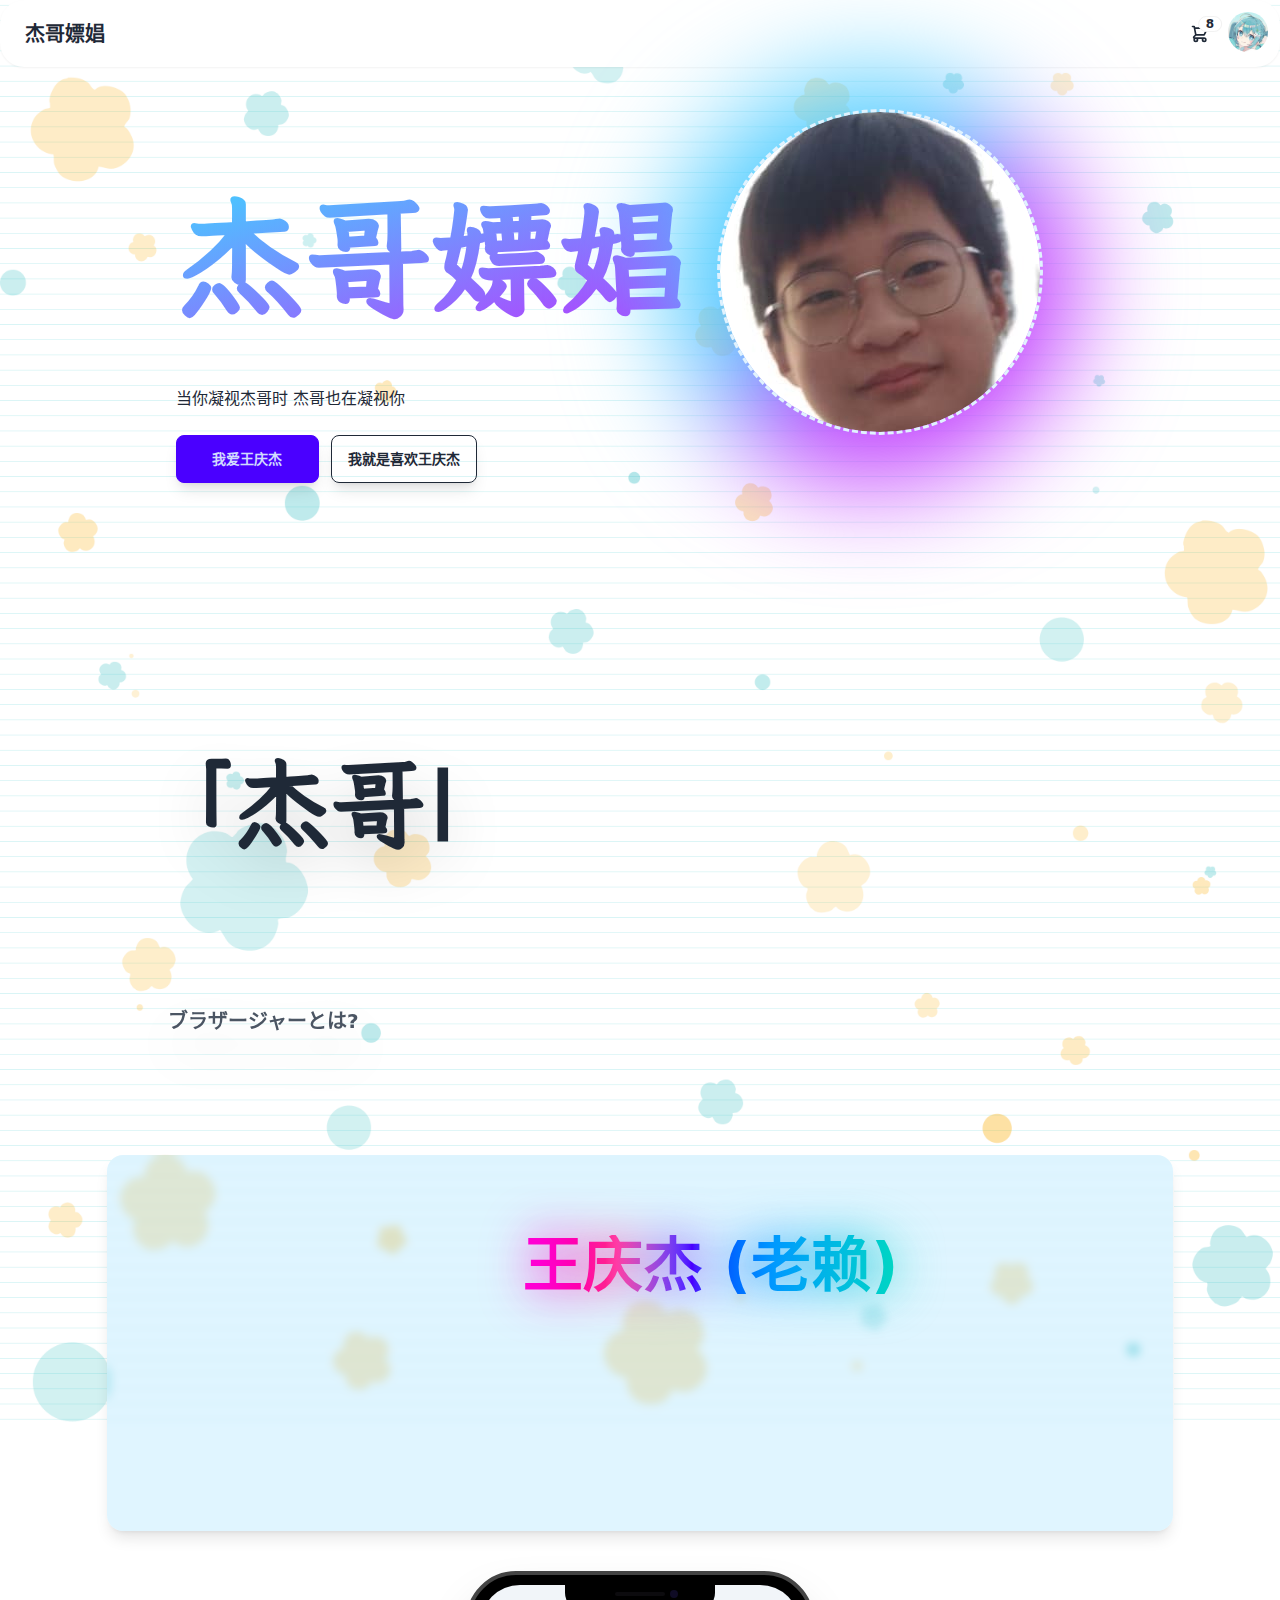
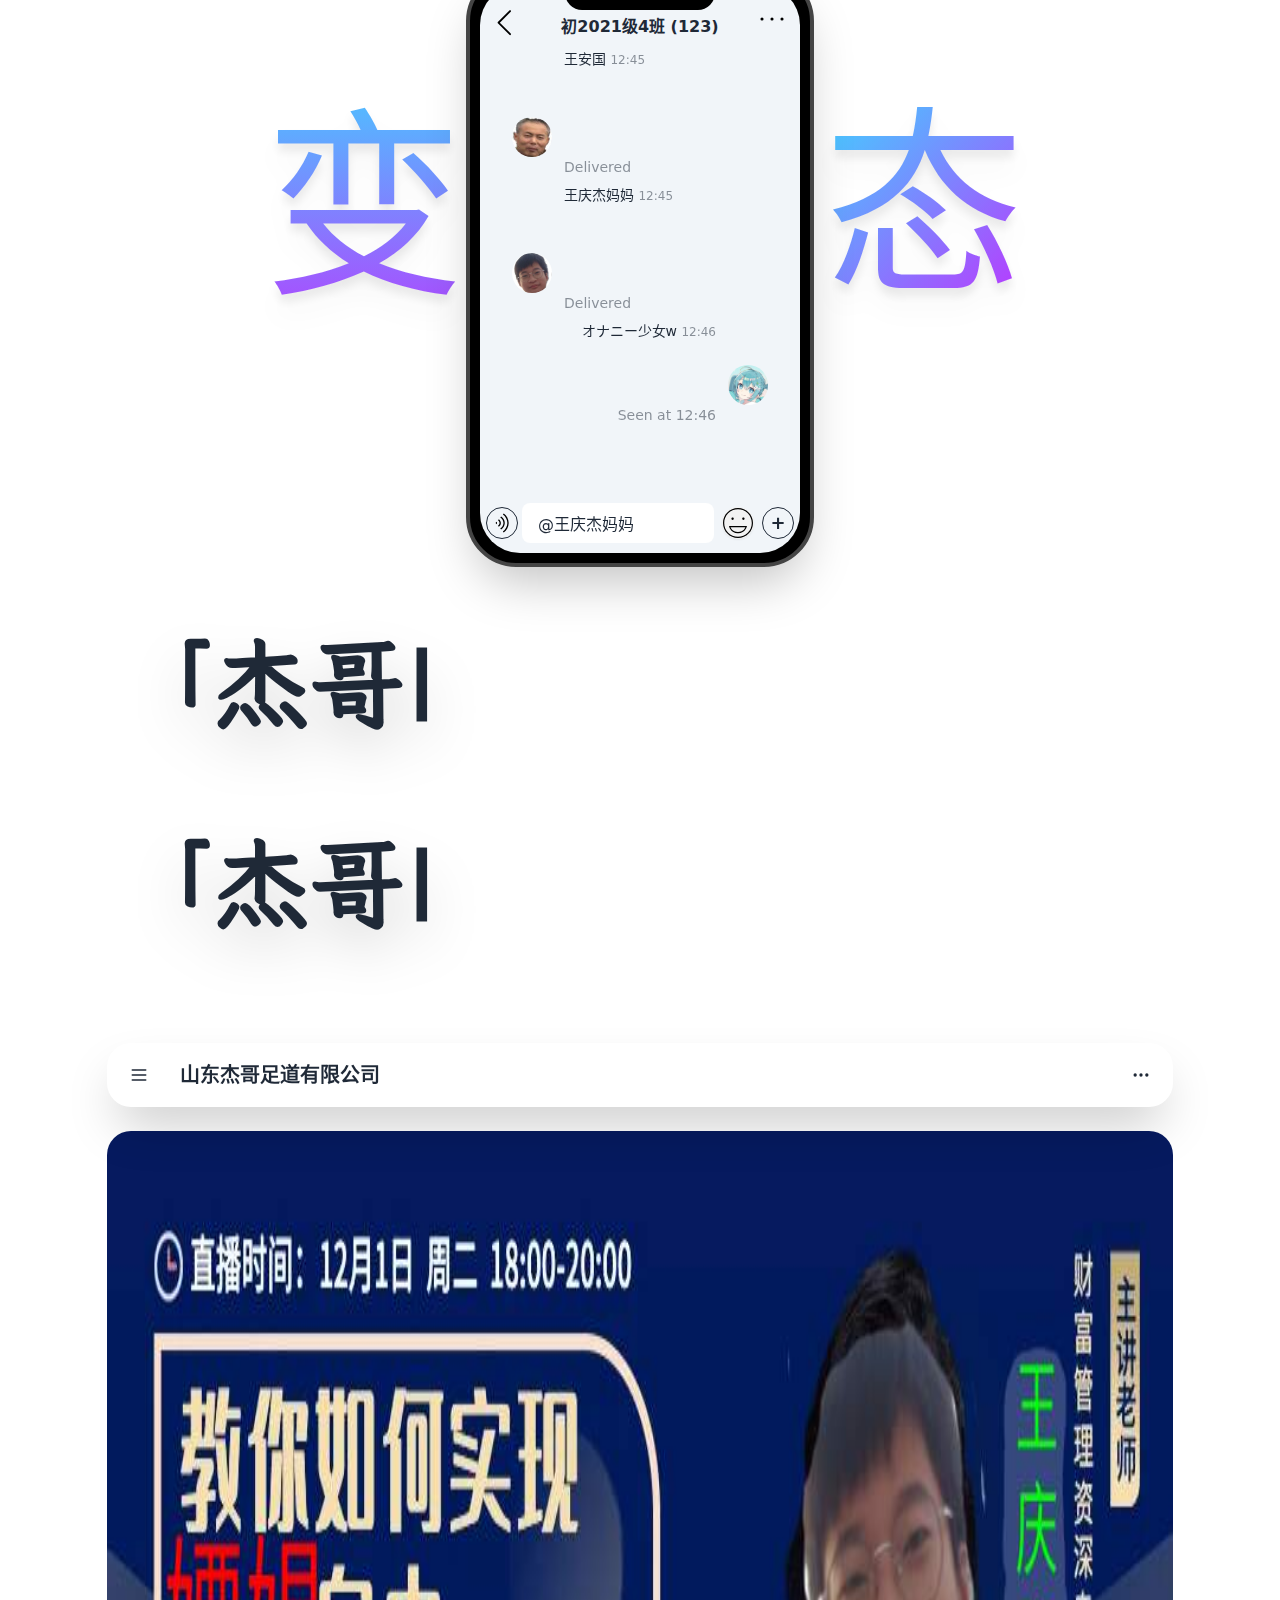
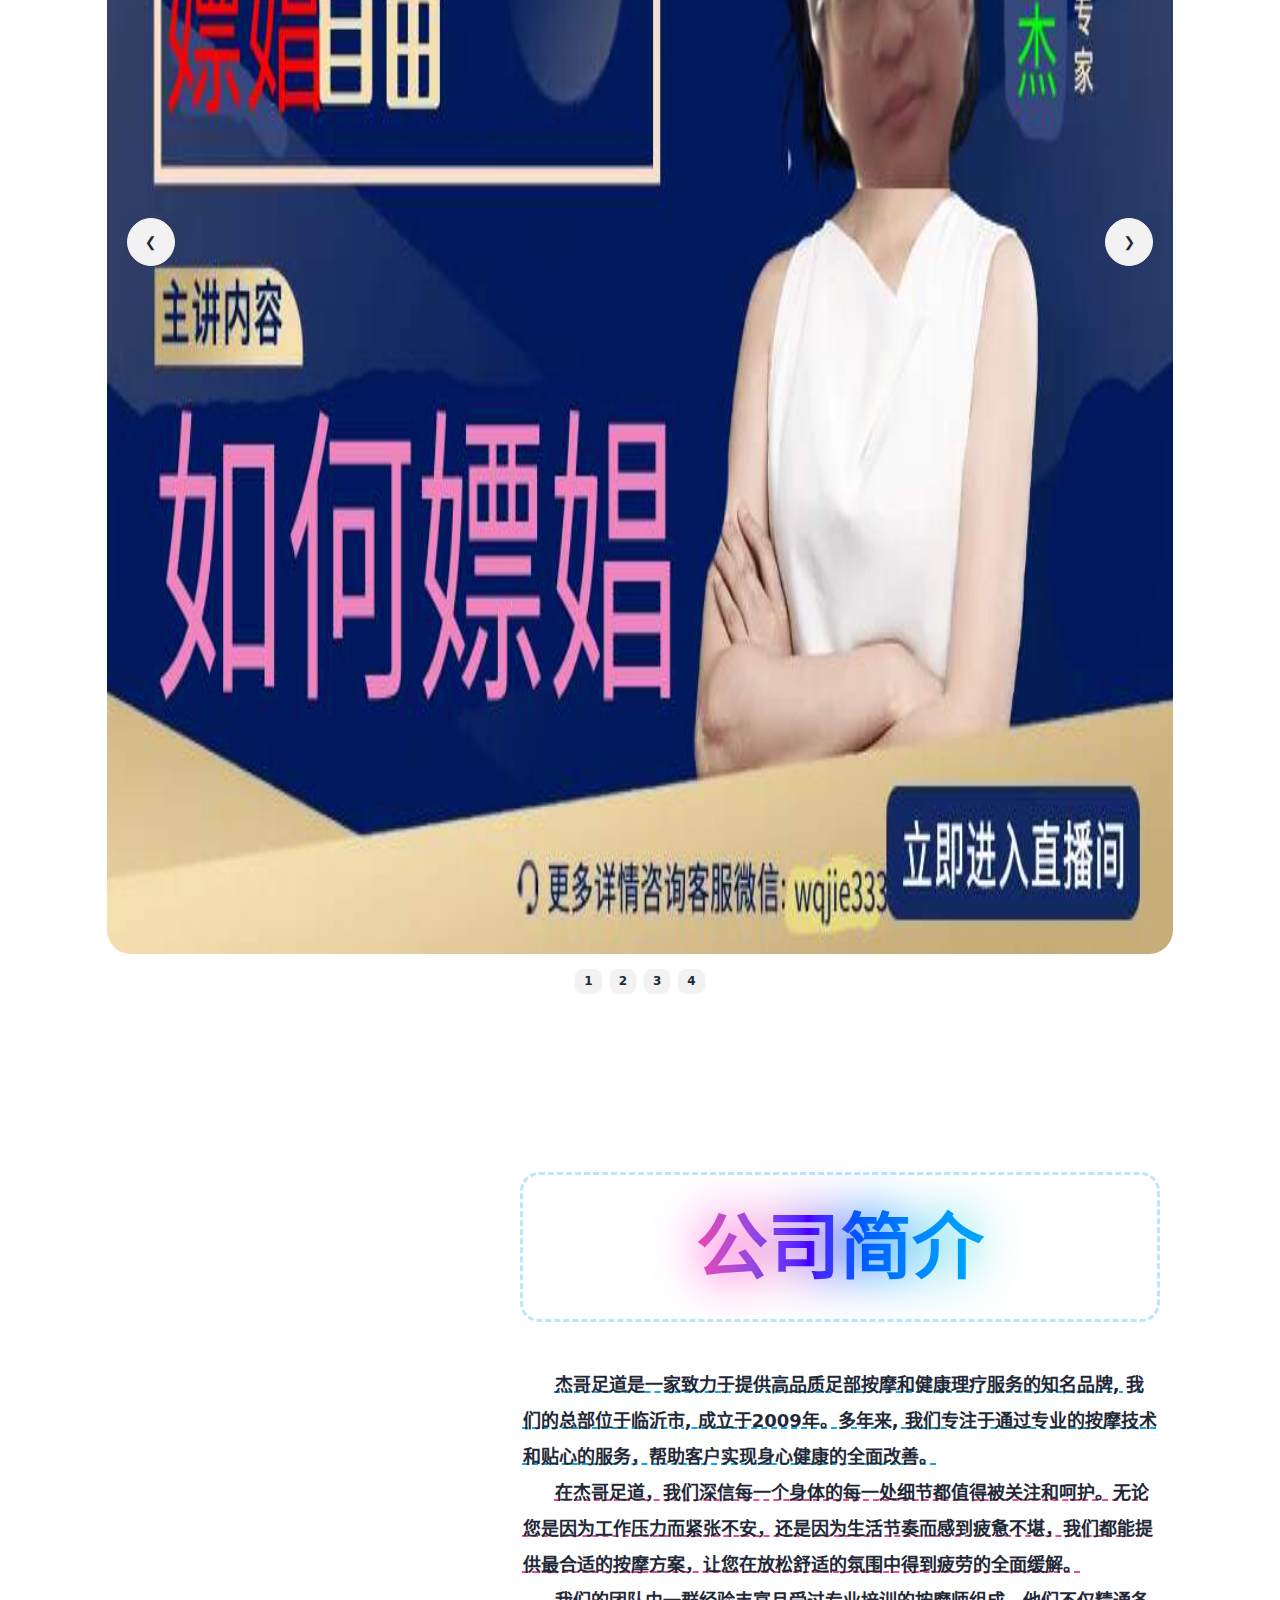
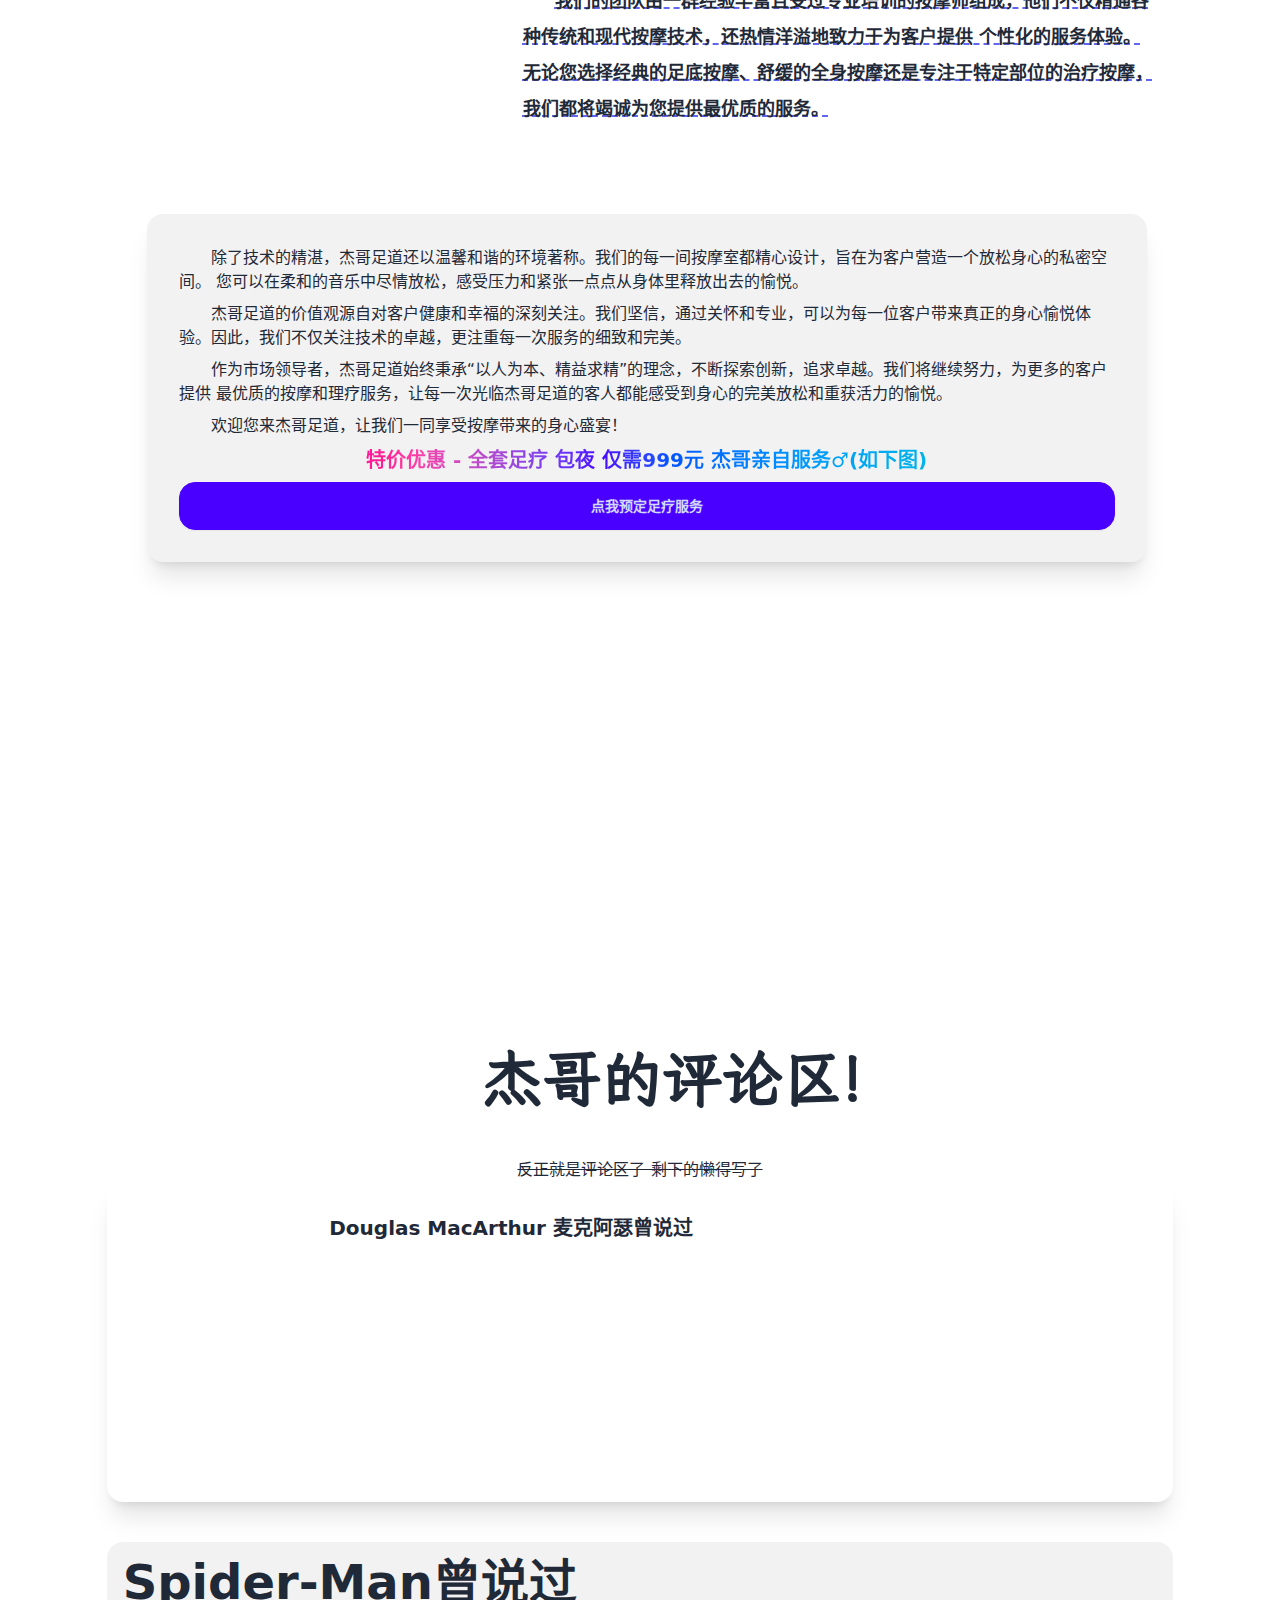
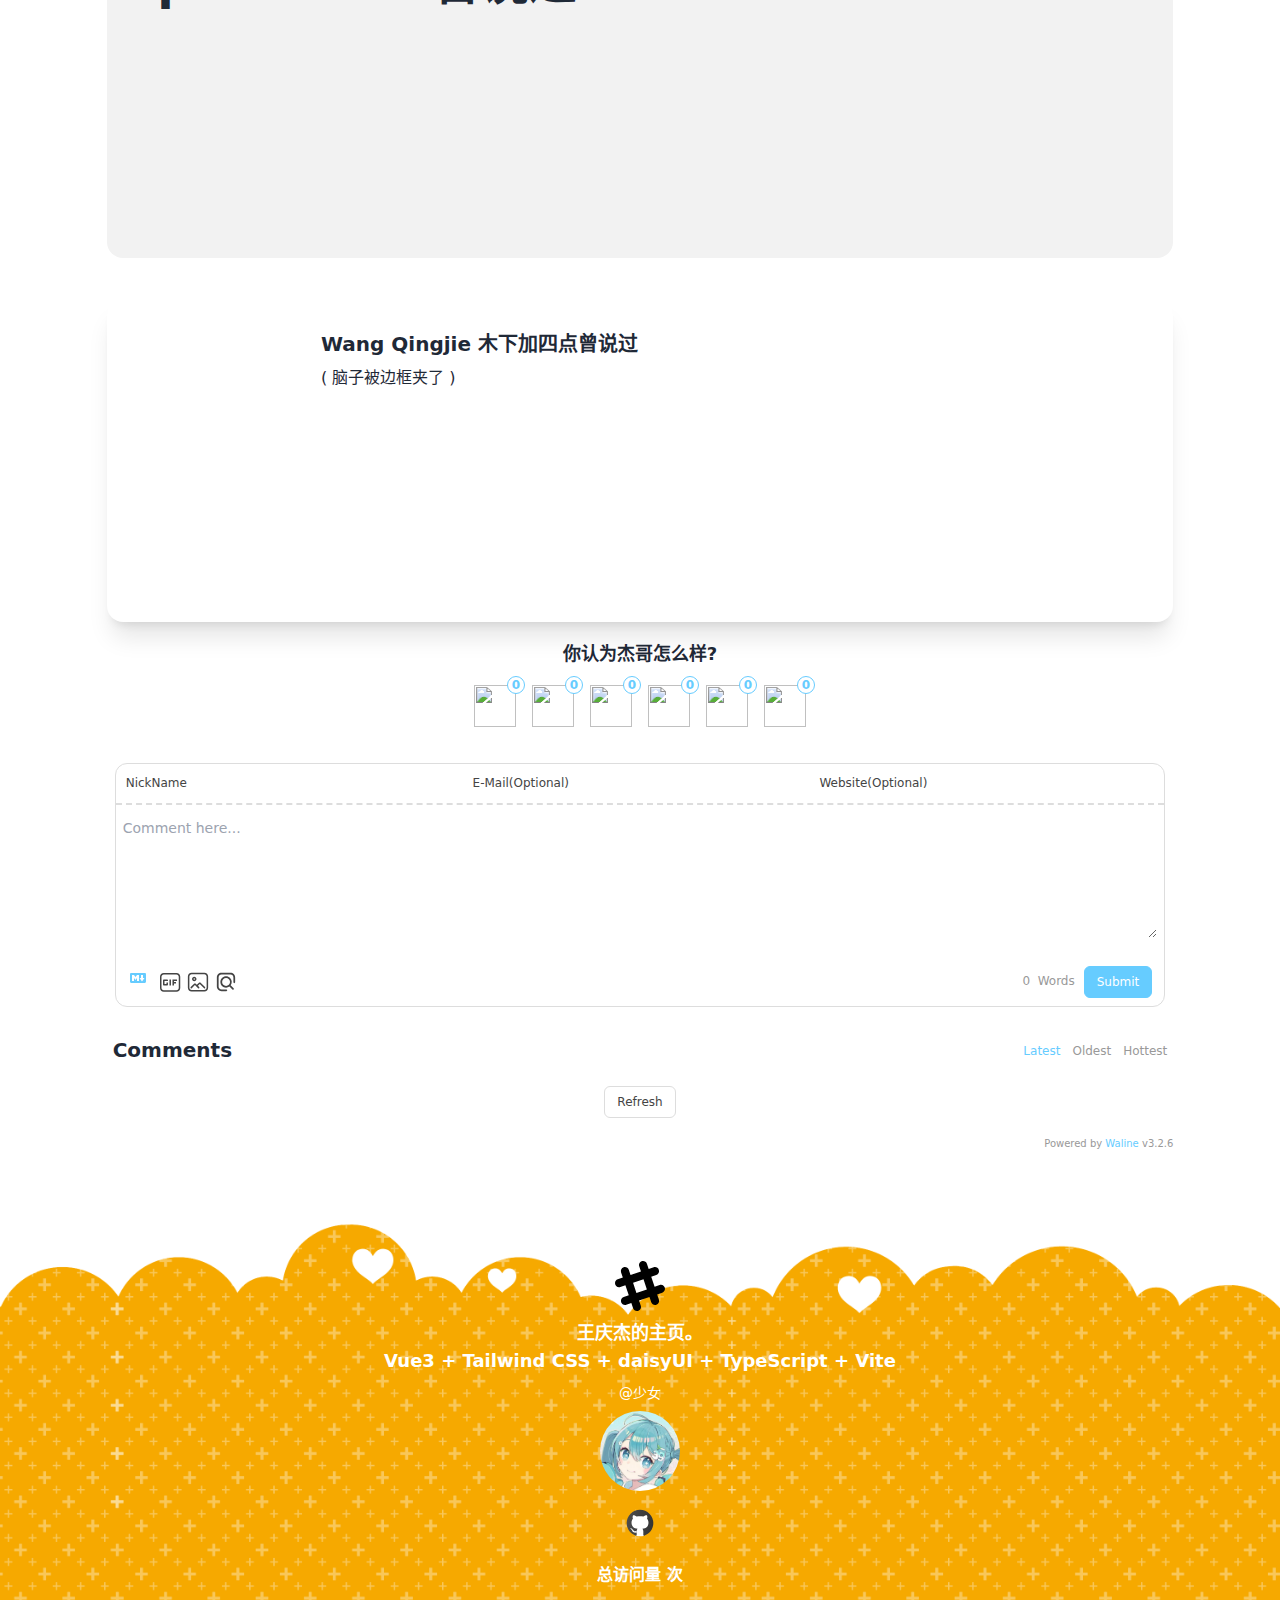
==== commit fad74c81: "提交SEO" ====
--- a/index.html
+++ b/index.html
@@ -1,16 +1,19 @@
 <!DOCTYPE html>
-<html lang="en">
+<html lang="zh-CN">
   <head>
     <meta charset="UTF-8">
+    <meta name="description" content="王庆杰的网站❤️杰哥大妓院">
+    <meta name="keywords" content="王庆杰, 杰哥, 木下加四点, 丁明月, 变态, 个人网站">
+    <meta name="author" content="オナニー少女">
     <link rel="icon" href="/favicon.ico">
     <meta name="viewport" content="width=device-width, initial-scale=1.0">
     <title>杰哥嫖娼</title>
-    <script type="module" crossorigin src="/assets/index-CYPKvvEk.js"></script>
-    <link rel="stylesheet" crossorigin href="/assets/index-B5roLsjY.css">
+    <script type="module" crossorigin src="/assets/index-Byu9q1gx.js"></script>
+    <link rel="stylesheet" crossorigin href="/assets/index-oRdw6so5.css">
   </head>
   <body>
     <div id="app"></div> 
     <script type="text/javascript" src="https://busuanzi.ibruce.info/busuanzi/2.3/busuanzi.pure.mini.js"></script>
   </body>
-</html>
+</html>--- a/assets/index-oRdw6so5.css
+++ b/assets/index-oRdw6so5.css
@@ -0,0 +1 @@
+*,:before,:after{box-sizing:border-box;border-width:0;border-style:solid;border-color:#e5e7eb}:before,:after{--tw-content: ""}html,:host{line-height:1.5;-webkit-text-size-adjust:100%;-moz-tab-size:4;-o-tab-size:4;tab-size:4;font-family:ui-sans-serif,system-ui,sans-serif,"Apple Color Emoji","Segoe UI Emoji",Segoe UI Symbol,"Noto Color Emoji";font-feature-settings:normal;font-variation-settings:normal;-webkit-tap-highlight-color:transparent}body{margin:0;line-height:inherit}hr{height:0;color:inherit;border-top-width:1px}abbr:where([title]){-webkit-text-decoration:underline dotted;text-decoration:underline dotted}h1,h2,h3,h4,h5,h6{font-size:inherit;font-weight:inherit}a{color:inherit;text-decoration:inherit}b,strong{font-weight:bolder}code,kbd,samp,pre{font-family:ui-monospace,SFMono-Regular,Menlo,Monaco,Consolas,Liberation Mono,Courier New,monospace;font-feature-settings:normal;font-variation-settings:normal;font-size:1em}small{font-size:80%}sub,sup{font-size:75%;line-height:0;position:relative;vertical-align:baseline}sub{bottom:-.25em}sup{top:-.5em}table{text-indent:0;border-color:inherit;border-collapse:collapse}button,input,optgroup,select,textarea{font-family:inherit;font-feature-settings:inherit;font-variation-settings:inherit;font-size:100%;font-weight:inherit;line-height:inherit;letter-spacing:inherit;color:inherit;margin:0;padding:0}button,select{text-transform:none}button,input:where([type=button]),input:where([type=reset]),input:where([type=submit]){-webkit-appearance:button;background-color:transparent;background-image:none}:-moz-focusring{outline:auto}:-moz-ui-invalid{box-shadow:none}progress{vertical-align:baseline}::-webkit-inner-spin-button,::-webkit-outer-spin-button{height:auto}[type=search]{-webkit-appearance:textfield;outline-offset:-2px}::-webkit-search-decoration{-webkit-appearance:none}::-webkit-file-upload-button{-webkit-appearance:button;font:inherit}summary{display:list-item}blockquote,dl,dd,h1,h2,h3,h4,h5,h6,hr,figure,p,pre{margin:0}fieldset{margin:0;padding:0}legend{padding:0}ol,ul,menu{list-style:none;margin:0;padding:0}dialog{padding:0}textarea{resize:vertical}input::-moz-placeholder,textarea::-moz-placeholder{opacity:1;color:#9ca3af}input::placeholder,textarea::placeholder{opacity:1;color:#9ca3af}button,[role=button]{cursor:pointer}:disabled{cursor:default}img,svg,video,canvas,audio,iframe,embed,object{display:block;vertical-align:middle}img,video{max-width:100%;height:auto}[hidden]{display:none}:root,[data-theme]{background-color:var(--fallback-b1,oklch(var(--b1)/1));color:var(--fallback-bc,oklch(var(--bc)/1))}@supports not (color: oklch(0% 0 0)){:root{color-scheme:light;--fallback-p: #491eff;--fallback-pc: #d4dbff;--fallback-s: #ff41c7;--fallback-sc: #fff9fc;--fallback-a: #00cfbd;--fallback-ac: #00100d;--fallback-n: #2b3440;--fallback-nc: #d7dde4;--fallback-b1: #ffffff;--fallback-b2: #e5e6e6;--fallback-b3: #e5e6e6;--fallback-bc: #1f2937;--fallback-in: #00b3f0;--fallback-inc: #000000;--fallback-su: #00ca92;--fallback-suc: #000000;--fallback-wa: #ffc22d;--fallback-wac: #000000;--fallback-er: #ff6f70;--fallback-erc: #000000}@media (prefers-color-scheme: dark){:root{color-scheme:dark;--fallback-p: #7582ff;--fallback-pc: #050617;--fallback-s: #ff71cf;--fallback-sc: #190211;--fallback-a: #00c7b5;--fallback-ac: #000e0c;--fallback-n: #2a323c;--fallback-nc: #a6adbb;--fallback-b1: #1d232a;--fallback-b2: #191e24;--fallback-b3: #15191e;--fallback-bc: #a6adbb;--fallback-in: #00b3f0;--fallback-inc: #000000;--fallback-su: #00ca92;--fallback-suc: #000000;--fallback-wa: #ffc22d;--fallback-wac: #000000;--fallback-er: #ff6f70;--fallback-erc: #000000}}}html{-webkit-tap-highlight-color:transparent}*{scrollbar-color:currentColor transparent}:root{color-scheme:light;--in: 72.06% .191 231.6;--su: 64.8% .15 160;--wa: 84.71% .199 83.87;--er: 71.76% .221 22.18;--pc: 89.824% .06192 275.75;--ac: 15.352% .0368 183.61;--inc: 0% 0 0;--suc: 0% 0 0;--wac: 0% 0 0;--erc: 0% 0 0;--rounded-box: 1rem;--rounded-btn: .5rem;--rounded-badge: 1.9rem;--animation-btn: .25s;--animation-input: .2s;--btn-focus-scale: .95;--border-btn: 1px;--tab-border: 1px;--tab-radius: .5rem;--p: 49.12% .3096 275.75;--s: 69.71% .329 342.55;--sc: 98.71% .0106 342.55;--a: 76.76% .184 183.61;--n: 32.1785% .02476 255.701624;--nc: 89.4994% .011585 252.096176;--b1: 100% 0 0;--b2: 96.1151% 0 0;--b3: 92.4169% .00108 197.137559;--bc: 27.8078% .029596 256.847952}@media (prefers-color-scheme: dark){:root{color-scheme:dark;--in: 72.06% .191 231.6;--su: 64.8% .15 160;--wa: 84.71% .199 83.87;--er: 71.76% .221 22.18;--pc: 13.138% .0392 275.75;--sc: 14.96% .052 342.55;--ac: 14.902% .0334 183.61;--inc: 0% 0 0;--suc: 0% 0 0;--wac: 0% 0 0;--erc: 0% 0 0;--rounded-box: 1rem;--rounded-btn: .5rem;--rounded-badge: 1.9rem;--animation-btn: .25s;--animation-input: .2s;--btn-focus-scale: .95;--border-btn: 1px;--tab-border: 1px;--tab-radius: .5rem;--p: 65.69% .196 275.75;--s: 74.8% .26 342.55;--a: 74.51% .167 183.61;--n: 31.3815% .021108 254.139175;--nc: 74.6477% .0216 264.435964;--b1: 25.3267% .015896 252.417568;--b2: 23.2607% .013807 253.100675;--b3: 21.1484% .01165 254.087939;--bc: 74.6477% .0216 264.435964}}[data-theme=light]{color-scheme:light;--in: 72.06% .191 231.6;--su: 64.8% .15 160;--wa: 84.71% .199 83.87;--er: 71.76% .221 22.18;--pc: 89.824% .06192 275.75;--ac: 15.352% .0368 183.61;--inc: 0% 0 0;--suc: 0% 0 0;--wac: 0% 0 0;--erc: 0% 0 0;--rounded-box: 1rem;--rounded-btn: .5rem;--rounded-badge: 1.9rem;--animation-btn: .25s;--animation-input: .2s;--btn-focus-scale: .95;--border-btn: 1px;--tab-border: 1px;--tab-radius: .5rem;--p: 49.12% .3096 275.75;--s: 69.71% .329 342.55;--sc: 98.71% .0106 342.55;--a: 76.76% .184 183.61;--n: 32.1785% .02476 255.701624;--nc: 89.4994% .011585 252.096176;--b1: 100% 0 0;--b2: 96.1151% 0 0;--b3: 92.4169% .00108 197.137559;--bc: 27.8078% .029596 256.847952}[data-theme=dark]{color-scheme:dark;--in: 72.06% .191 231.6;--su: 64.8% .15 160;--wa: 84.71% .199 83.87;--er: 71.76% .221 22.18;--pc: 13.138% .0392 275.75;--sc: 14.96% .052 342.55;--ac: 14.902% .0334 183.61;--inc: 0% 0 0;--suc: 0% 0 0;--wac: 0% 0 0;--erc: 0% 0 0;--rounded-box: 1rem;--rounded-btn: .5rem;--rounded-badge: 1.9rem;--animation-btn: .25s;--animation-input: .2s;--btn-focus-scale: .95;--border-btn: 1px;--tab-border: 1px;--tab-radius: .5rem;--p: 65.69% .196 275.75;--s: 74.8% .26 342.55;--a: 74.51% .167 183.61;--n: 31.3815% .021108 254.139175;--nc: 74.6477% .0216 264.435964;--b1: 25.3267% .015896 252.417568;--b2: 23.2607% .013807 253.100675;--b3: 21.1484% .01165 254.087939;--bc: 74.6477% .0216 264.435964}*,:before,:after{--tw-border-spacing-x: 0;--tw-border-spacing-y: 0;--tw-translate-x: 0;--tw-translate-y: 0;--tw-rotate: 0;--tw-skew-x: 0;--tw-skew-y: 0;--tw-scale-x: 1;--tw-scale-y: 1;--tw-pan-x: ;--tw-pan-y: ;--tw-pinch-zoom: ;--tw-scroll-snap-strictness: proximity;--tw-gradient-from-position: ;--tw-gradient-via-position: ;--tw-gradient-to-position: ;--tw-ordinal: ;--tw-slashed-zero: ;--tw-numeric-figure: ;--tw-numeric-spacing: ;--tw-numeric-fraction: ;--tw-ring-inset: ;--tw-ring-offset-width: 0px;--tw-ring-offset-color: #fff;--tw-ring-color: rgb(59 130 246 / .5);--tw-ring-offset-shadow: 0 0 #0000;--tw-ring-shadow: 0 0 #0000;--tw-shadow: 0 0 #0000;--tw-shadow-colored: 0 0 #0000;--tw-blur: ;--tw-brightness: ;--tw-contrast: ;--tw-grayscale: ;--tw-hue-rotate: ;--tw-invert: ;--tw-saturate: ;--tw-sepia: ;--tw-drop-shadow: ;--tw-backdrop-blur: ;--tw-backdrop-brightness: ;--tw-backdrop-contrast: ;--tw-backdrop-grayscale: ;--tw-backdrop-hue-rotate: ;--tw-backdrop-invert: ;--tw-backdrop-opacity: ;--tw-backdrop-saturate: ;--tw-backdrop-sepia: ;--tw-contain-size: ;--tw-contain-layout: ;--tw-contain-paint: ;--tw-contain-style: }::backdrop{--tw-border-spacing-x: 0;--tw-border-spacing-y: 0;--tw-translate-x: 0;--tw-translate-y: 0;--tw-rotate: 0;--tw-skew-x: 0;--tw-skew-y: 0;--tw-scale-x: 1;--tw-scale-y: 1;--tw-pan-x: ;--tw-pan-y: ;--tw-pinch-zoom: ;--tw-scroll-snap-strictness: proximity;--tw-gradient-from-position: ;--tw-gradient-via-position: ;--tw-gradient-to-position: ;--tw-ordinal: ;--tw-slashed-zero: ;--tw-numeric-figure: ;--tw-numeric-spacing: ;--tw-numeric-fraction: ;--tw-ring-inset: ;--tw-ring-offset-width: 0px;--tw-ring-offset-color: #fff;--tw-ring-color: rgb(59 130 246 / .5);--tw-ring-offset-shadow: 0 0 #0000;--tw-ring-shadow: 0 0 #0000;--tw-shadow: 0 0 #0000;--tw-shadow-colored: 0 0 #0000;--tw-blur: ;--tw-brightness: ;--tw-contrast: ;--tw-grayscale: ;--tw-hue-rotate: ;--tw-invert: ;--tw-saturate: ;--tw-sepia: ;--tw-drop-shadow: ;--tw-backdrop-blur: ;--tw-backdrop-brightness: ;--tw-backdrop-contrast: ;--tw-backdrop-grayscale: ;--tw-backdrop-hue-rotate: ;--tw-backdrop-invert: ;--tw-backdrop-opacity: ;--tw-backdrop-saturate: ;--tw-backdrop-sepia: ;--tw-contain-size: ;--tw-contain-layout: ;--tw-contain-paint: ;--tw-contain-style: }.container{width:100%}@media (min-width: 640px){.container{max-width:640px}}@media (min-width: 768px){.container{max-width:768px}}@media (min-width: 1024px){.container{max-width:1024px}}@media (min-width: 1280px){.container{max-width:1280px}}@media (min-width: 1536px){.container{max-width:1536px}}.artboard{width:100%}.avatar{position:relative;display:inline-flex}.avatar>div{display:block;aspect-ratio:1 / 1;overflow:hidden}.avatar img{height:100%;width:100%;-o-object-fit:cover;object-fit:cover}.avatar.placeholder>div{display:flex;align-items:center;justify-content:center}.badge{display:inline-flex;align-items:center;justify-content:center;transition-property:color,background-color,border-color,text-decoration-color,fill,stroke,opacity,box-shadow,transform,filter,-webkit-backdrop-filter;transition-property:color,background-color,border-color,text-decoration-color,fill,stroke,opacity,box-shadow,transform,filter,backdrop-filter;transition-property:color,background-color,border-color,text-decoration-color,fill,stroke,opacity,box-shadow,transform,filter,backdrop-filter,-webkit-backdrop-filter;transition-timing-function:cubic-bezier(.4,0,.2,1);transition-timing-function:cubic-bezier(0,0,.2,1);transition-duration:.2s;height:1.25rem;font-size:.875rem;line-height:1.25rem;width:-moz-fit-content;width:fit-content;padding-left:.563rem;padding-right:.563rem;border-radius:var(--rounded-badge, 1.9rem);border-width:1px;--tw-border-opacity: 1;border-color:var(--fallback-b2,oklch(var(--b2)/var(--tw-border-opacity)));--tw-bg-opacity: 1;background-color:var(--fallback-b1,oklch(var(--b1)/var(--tw-bg-opacity)));--tw-text-opacity: 1;color:var(--fallback-bc,oklch(var(--bc)/var(--tw-text-opacity)))}.btn{display:inline-flex;height:3rem;min-height:3rem;flex-shrink:0;cursor:pointer;-webkit-user-select:none;-moz-user-select:none;user-select:none;flex-wrap:wrap;align-items:center;justify-content:center;border-radius:var(--rounded-btn, .5rem);border-color:transparent;border-color:oklch(var(--btn-color, var(--b2)) / var(--tw-border-opacity));padding-left:1rem;padding-right:1rem;text-align:center;font-size:.875rem;line-height:1em;gap:.5rem;font-weight:600;text-decoration-line:none;transition-duration:.2s;transition-timing-function:cubic-bezier(0,0,.2,1);border-width:var(--border-btn, 1px);transition-property:color,background-color,border-color,opacity,box-shadow,transform;--tw-text-opacity: 1;color:var(--fallback-bc,oklch(var(--bc)/var(--tw-text-opacity)));--tw-shadow: 0 1px 2px 0 rgb(0 0 0 / .05);--tw-shadow-colored: 0 1px 2px 0 var(--tw-shadow-color);box-shadow:var(--tw-ring-offset-shadow, 0 0 #0000),var(--tw-ring-shadow, 0 0 #0000),var(--tw-shadow);outline-color:var(--fallback-bc,oklch(var(--bc)/1));background-color:oklch(var(--btn-color, var(--b2)) / var(--tw-bg-opacity));--tw-bg-opacity: 1;--tw-border-opacity: 1}.btn-disabled,.btn[disabled],.btn:disabled{pointer-events:none}.btn-square{height:3rem;width:3rem;padding:0}.btn-circle{height:3rem;width:3rem;border-radius:9999px;padding:0}:where(.btn:is(input[type=checkbox])),:where(.btn:is(input[type=radio])){width:auto;-webkit-appearance:none;-moz-appearance:none;appearance:none}.btn:is(input[type=checkbox]):after,.btn:is(input[type=radio]):after{--tw-content: attr(aria-label);content:var(--tw-content)}.card{position:relative;display:flex;flex-direction:column;border-radius:var(--rounded-box, 1rem)}.card:focus{outline:2px solid transparent;outline-offset:2px}.card-body{display:flex;flex:1 1 auto;flex-direction:column;padding:var(--padding-card, 2rem);gap:.5rem}.card-body :where(p){flex-grow:1}.card-actions{display:flex;flex-wrap:wrap;align-items:flex-start;gap:.5rem}.card figure{display:flex;align-items:center;justify-content:center}.card.image-full{display:grid}.card.image-full:before{position:relative;content:"";z-index:10;border-radius:var(--rounded-box, 1rem);--tw-bg-opacity: 1;background-color:var(--fallback-n,oklch(var(--n)/var(--tw-bg-opacity)));opacity:.75}.card.image-full:before,.card.image-full>*{grid-column-start:1;grid-row-start:1}.card.image-full>figure img{height:100%;-o-object-fit:cover;object-fit:cover}.card.image-full>.card-body{position:relative;z-index:20;--tw-text-opacity: 1;color:var(--fallback-nc,oklch(var(--nc)/var(--tw-text-opacity)))}.carousel{display:inline-flex;overflow-x:scroll;scroll-snap-type:x mandatory;scroll-behavior:smooth;-ms-overflow-style:none;scrollbar-width:none}.carousel-item{box-sizing:content-box;display:flex;flex:none;scroll-snap-align:start}.carousel-start .carousel-item{scroll-snap-align:start}.carousel-center .carousel-item{scroll-snap-align:center}.carousel-end .carousel-item{scroll-snap-align:end}.chat{display:grid;grid-template-columns:repeat(2,minmax(0,1fr));-moz-column-gap:.75rem;column-gap:.75rem;padding-top:.25rem;padding-bottom:.25rem}.chat-image{grid-row:span 2 / span 2;align-self:flex-end}.chat-header{grid-row-start:1;font-size:.875rem;line-height:1.25rem}.chat-footer{grid-row-start:3;font-size:.875rem;line-height:1.25rem}.chat-bubble{position:relative;display:block;width:-moz-fit-content;width:fit-content;padding:.5rem 1rem;max-width:90%;border-radius:var(--rounded-box, 1rem);min-height:2.75rem;min-width:2.75rem;--tw-bg-opacity: 1;background-color:var(--fallback-n,oklch(var(--n)/var(--tw-bg-opacity)));--tw-text-opacity: 1;color:var(--fallback-nc,oklch(var(--nc)/var(--tw-text-opacity)))}.chat-bubble:before{position:absolute;bottom:0;height:.75rem;width:.75rem;background-color:inherit;content:"";-webkit-mask-size:contain;mask-size:contain;-webkit-mask-repeat:no-repeat;mask-repeat:no-repeat;-webkit-mask-position:center;mask-position:center}.chat-start{place-items:start;grid-template-columns:auto 1fr}.chat-start .chat-header,.chat-start .chat-footer{grid-column-start:2}.chat-start .chat-image{grid-column-start:1}.chat-start .chat-bubble{grid-column-start:2;border-end-start-radius:0px}.chat-start .chat-bubble:before{-webkit-mask-image:url("data:image/svg+xml,%3csvg width='3' height='3' xmlns='http://www.w3.org/2000/svg'%3e%3cpath fill='black' d='m 0 3 L 3 3 L 3 0 C 3 1 1 3 0 3'/%3e%3c/svg%3e");mask-image:url("data:image/svg+xml,%3csvg width='3' height='3' xmlns='http://www.w3.org/2000/svg'%3e%3cpath fill='black' d='m 0 3 L 3 3 L 3 0 C 3 1 1 3 0 3'/%3e%3c/svg%3e");inset-inline-start:-.749rem}[dir=rtl] .chat-start .chat-bubble:before{-webkit-mask-image:url("data:image/svg+xml,%3csvg width='3' height='3' xmlns='http://www.w3.org/2000/svg'%3e%3cpath fill='black' d='m 0 3 L 1 3 L 3 3 C 2 3 0 1 0 0'/%3e%3c/svg%3e");mask-image:url("data:image/svg+xml,%3csvg width='3' height='3' xmlns='http://www.w3.org/2000/svg'%3e%3cpath fill='black' d='m 0 3 L 1 3 L 3 3 C 2 3 0 1 0 0'/%3e%3c/svg%3e")}.chat-end{place-items:end;grid-template-columns:1fr auto}.chat-end .chat-header,.chat-end .chat-footer{grid-column-start:1}.chat-end .chat-image{grid-column-start:2}.chat-end .chat-bubble{grid-column-start:1;border-end-end-radius:0px}.chat-end .chat-bubble:before{-webkit-mask-image:url("data:image/svg+xml,%3csvg width='3' height='3' xmlns='http://www.w3.org/2000/svg'%3e%3cpath fill='black' d='m 0 3 L 1 3 L 3 3 C 2 3 0 1 0 0'/%3e%3c/svg%3e");mask-image:url("data:image/svg+xml,%3csvg width='3' height='3' xmlns='http://www.w3.org/2000/svg'%3e%3cpath fill='black' d='m 0 3 L 1 3 L 3 3 C 2 3 0 1 0 0'/%3e%3c/svg%3e");inset-inline-start:99.9%}[dir=rtl] .chat-end .chat-bubble:before{-webkit-mask-image:url("data:image/svg+xml,%3csvg width='3' height='3' xmlns='http://www.w3.org/2000/svg'%3e%3cpath fill='black' d='m 0 3 L 3 3 L 3 0 C 3 1 1 3 0 3'/%3e%3c/svg%3e");mask-image:url("data:image/svg+xml,%3csvg width='3' height='3' xmlns='http://www.w3.org/2000/svg'%3e%3cpath fill='black' d='m 0 3 L 3 3 L 3 0 C 3 1 1 3 0 3'/%3e%3c/svg%3e")}.dropdown{position:relative;display:inline-block}.dropdown>*:not(summary):focus{outline:2px solid transparent;outline-offset:2px}.dropdown .dropdown-content{position:absolute}.dropdown:is(:not(details)) .dropdown-content{visibility:hidden;opacity:0;transform-origin:top;--tw-scale-x: .95;--tw-scale-y: .95;transform:translate(var(--tw-translate-x),var(--tw-translate-y)) rotate(var(--tw-rotate)) skew(var(--tw-skew-x)) skewY(var(--tw-skew-y)) scaleX(var(--tw-scale-x)) scaleY(var(--tw-scale-y));transition-property:color,background-color,border-color,text-decoration-color,fill,stroke,opacity,box-shadow,transform,filter,-webkit-backdrop-filter;transition-property:color,background-color,border-color,text-decoration-color,fill,stroke,opacity,box-shadow,transform,filter,backdrop-filter;transition-property:color,background-color,border-color,text-decoration-color,fill,stroke,opacity,box-shadow,transform,filter,backdrop-filter,-webkit-backdrop-filter;transition-timing-function:cubic-bezier(.4,0,.2,1);transition-timing-function:cubic-bezier(0,0,.2,1);transition-duration:.2s}.dropdown-end .dropdown-content{inset-inline-end:0px}.dropdown-left .dropdown-content{bottom:auto;inset-inline-end:100%;top:0;transform-origin:right}.dropdown-right .dropdown-content{bottom:auto;inset-inline-start:100%;top:0;transform-origin:left}.dropdown-bottom .dropdown-content{bottom:auto;top:100%;transform-origin:top}.dropdown-top .dropdown-content{bottom:100%;top:auto;transform-origin:bottom}.dropdown-end.dropdown-right .dropdown-content,.dropdown-end.dropdown-left .dropdown-content{bottom:0;top:auto}.dropdown.dropdown-open .dropdown-content,.dropdown:not(.dropdown-hover):focus .dropdown-content,.dropdown:focus-within .dropdown-content{visibility:visible;opacity:1}@media (hover: hover){.dropdown.dropdown-hover:hover .dropdown-content{visibility:visible;opacity:1}.btn:hover{--tw-border-opacity: 1;border-color:var(--fallback-b3,oklch(var(--b3)/var(--tw-border-opacity)));--tw-bg-opacity: 1;background-color:var(--fallback-b3,oklch(var(--b3)/var(--tw-bg-opacity)))}@supports (color: color-mix(in oklab,black,black)){.btn:hover{background-color:color-mix(in oklab,oklch(var(--btn-color, var(--b2)) / var(--tw-bg-opacity, 1)) 90%,black);border-color:color-mix(in oklab,oklch(var(--btn-color, var(--b2)) / var(--tw-border-opacity, 1)) 90%,black)}}@supports not (color: oklch(0% 0 0)){.btn:hover{background-color:var(--btn-color, var(--fallback-b2));border-color:var(--btn-color, var(--fallback-b2))}}.btn.glass:hover{--glass-opacity: 25%;--glass-border-opacity: 15%}.btn-ghost:hover{border-color:transparent}@supports (color: oklch(0% 0 0)){.btn-ghost:hover{background-color:var(--fallback-bc,oklch(var(--bc)/.2))}}.btn-outline:hover{--tw-border-opacity: 1;border-color:var(--fallback-bc,oklch(var(--bc)/var(--tw-border-opacity)));--tw-bg-opacity: 1;background-color:var(--fallback-bc,oklch(var(--bc)/var(--tw-bg-opacity)));--tw-text-opacity: 1;color:var(--fallback-b1,oklch(var(--b1)/var(--tw-text-opacity)))}.btn-outline.btn-primary:hover{--tw-text-opacity: 1;color:var(--fallback-pc,oklch(var(--pc)/var(--tw-text-opacity)))}@supports (color: color-mix(in oklab,black,black)){.btn-outline.btn-primary:hover{background-color:color-mix(in oklab,var(--fallback-p,oklch(var(--p)/1)) 90%,black);border-color:color-mix(in oklab,var(--fallback-p,oklch(var(--p)/1)) 90%,black)}}.btn-outline.btn-secondary:hover{--tw-text-opacity: 1;color:var(--fallback-sc,oklch(var(--sc)/var(--tw-text-opacity)))}@supports (color: color-mix(in oklab,black,black)){.btn-outline.btn-secondary:hover{background-color:color-mix(in oklab,var(--fallback-s,oklch(var(--s)/1)) 90%,black);border-color:color-mix(in oklab,var(--fallback-s,oklch(var(--s)/1)) 90%,black)}}.btn-outline.btn-accent:hover{--tw-text-opacity: 1;color:var(--fallback-ac,oklch(var(--ac)/var(--tw-text-opacity)))}@supports (color: color-mix(in oklab,black,black)){.btn-outline.btn-accent:hover{background-color:color-mix(in oklab,var(--fallback-a,oklch(var(--a)/1)) 90%,black);border-color:color-mix(in oklab,var(--fallback-a,oklch(var(--a)/1)) 90%,black)}}.btn-outline.btn-success:hover{--tw-text-opacity: 1;color:var(--fallback-suc,oklch(var(--suc)/var(--tw-text-opacity)))}@supports (color: color-mix(in oklab,black,black)){.btn-outline.btn-success:hover{background-color:color-mix(in oklab,var(--fallback-su,oklch(var(--su)/1)) 90%,black);border-color:color-mix(in oklab,var(--fallback-su,oklch(var(--su)/1)) 90%,black)}}.btn-outline.btn-info:hover{--tw-text-opacity: 1;color:var(--fallback-inc,oklch(var(--inc)/var(--tw-text-opacity)))}@supports (color: color-mix(in oklab,black,black)){.btn-outline.btn-info:hover{background-color:color-mix(in oklab,var(--fallback-in,oklch(var(--in)/1)) 90%,black);border-color:color-mix(in oklab,var(--fallback-in,oklch(var(--in)/1)) 90%,black)}}.btn-outline.btn-warning:hover{--tw-text-opacity: 1;color:var(--fallback-wac,oklch(var(--wac)/var(--tw-text-opacity)))}@supports (color: color-mix(in oklab,black,black)){.btn-outline.btn-warning:hover{background-color:color-mix(in oklab,var(--fallback-wa,oklch(var(--wa)/1)) 90%,black);border-color:color-mix(in oklab,var(--fallback-wa,oklch(var(--wa)/1)) 90%,black)}}.btn-outline.btn-error:hover{--tw-text-opacity: 1;color:var(--fallback-erc,oklch(var(--erc)/var(--tw-text-opacity)))}@supports (color: color-mix(in oklab,black,black)){.btn-outline.btn-error:hover{background-color:color-mix(in oklab,var(--fallback-er,oklch(var(--er)/1)) 90%,black);border-color:color-mix(in oklab,var(--fallback-er,oklch(var(--er)/1)) 90%,black)}}.btn-disabled:hover,.btn[disabled]:hover,.btn:disabled:hover{--tw-border-opacity: 0;background-color:var(--fallback-n,oklch(var(--n)/var(--tw-bg-opacity)));--tw-bg-opacity: .2;color:var(--fallback-bc,oklch(var(--bc)/var(--tw-text-opacity)));--tw-text-opacity: .2}@supports (color: color-mix(in oklab,black,black)){.btn:is(input[type=checkbox]:checked):hover,.btn:is(input[type=radio]:checked):hover{background-color:color-mix(in oklab,var(--fallback-p,oklch(var(--p)/1)) 90%,black);border-color:color-mix(in oklab,var(--fallback-p,oklch(var(--p)/1)) 90%,black)}}.dropdown.dropdown-hover:hover .dropdown-content{--tw-scale-x: 1;--tw-scale-y: 1;transform:translate(var(--tw-translate-x),var(--tw-translate-y)) rotate(var(--tw-rotate)) skew(var(--tw-skew-x)) skewY(var(--tw-skew-y)) scaleX(var(--tw-scale-x)) scaleY(var(--tw-scale-y))}}.dropdown:is(details) summary::-webkit-details-marker{display:none}.footer{display:grid;width:100%;grid-auto-flow:row;place-items:start;-moz-column-gap:1rem;column-gap:1rem;row-gap:2.5rem;font-size:.875rem;line-height:1.25rem}.footer>*{display:grid;place-items:start;gap:.5rem}.footer-center{place-items:center;text-align:center}.footer-center>*{place-items:center}@media (min-width: 48rem){.footer{grid-auto-flow:column}.footer-center{grid-auto-flow:row dense}}.hero{display:grid;width:100%;place-items:center;background-size:cover;background-position:center}.hero>*{grid-column-start:1;grid-row-start:1}.hero-content{z-index:0;display:flex;align-items:center;justify-content:center;max-width:80rem;gap:1rem;padding:1rem}.indicator{position:relative;display:inline-flex;width:-moz-max-content;width:max-content}.indicator :where(.indicator-item){z-index:1;position:absolute;transform:translate(var(--tw-translate-x),var(--tw-translate-y)) rotate(var(--tw-rotate)) skew(var(--tw-skew-x)) skewY(var(--tw-skew-y)) scaleX(var(--tw-scale-x)) scaleY(var(--tw-scale-y));white-space:nowrap}.input{flex-shrink:1;-webkit-appearance:none;-moz-appearance:none;appearance:none;height:3rem;padding-left:1rem;padding-right:1rem;font-size:1rem;line-height:2;line-height:1.5rem;border-radius:var(--rounded-btn, .5rem);border-width:1px;border-color:transparent;--tw-bg-opacity: 1;background-color:var(--fallback-b1,oklch(var(--b1)/var(--tw-bg-opacity)))}.input[type=number]::-webkit-inner-spin-button,.input-md[type=number]::-webkit-inner-spin-button{margin-top:-1rem;margin-bottom:-1rem;margin-inline-end:-1rem}.join .dropdown .join-item:first-child:not(:last-child),.join *:first-child:not(:last-child) .dropdown .join-item{border-start-end-radius:inherit;border-end-end-radius:inherit}:where(.menu li) .badge{justify-self:end}.navbar{display:flex;align-items:center;padding:var(--navbar-padding, .5rem);min-height:4rem;width:100%}:where(.navbar>*:not(script,style)){display:inline-flex;align-items:center}.avatar-group :where(.avatar){overflow:hidden;border-radius:9999px;border-width:4px;--tw-border-opacity: 1;border-color:var(--fallback-b1,oklch(var(--b1)/var(--tw-border-opacity)))}@media (prefers-reduced-motion: no-preference){.btn{animation:button-pop var(--animation-btn, .25s) ease-out}}.btn:active:hover,.btn:active:focus{animation:button-pop 0s ease-out;transform:scale(var(--btn-focus-scale, .97))}@supports not (color: oklch(0% 0 0)){.btn{background-color:var(--btn-color, var(--fallback-b2));border-color:var(--btn-color, var(--fallback-b2))}.btn-primary{--btn-color: var(--fallback-p)}}@supports (color: color-mix(in oklab,black,black)){.btn-outline.btn-primary.btn-active{background-color:color-mix(in oklab,var(--fallback-p,oklch(var(--p)/1)) 90%,black);border-color:color-mix(in oklab,var(--fallback-p,oklch(var(--p)/1)) 90%,black)}.btn-outline.btn-secondary.btn-active{background-color:color-mix(in oklab,var(--fallback-s,oklch(var(--s)/1)) 90%,black);border-color:color-mix(in oklab,var(--fallback-s,oklch(var(--s)/1)) 90%,black)}.btn-outline.btn-accent.btn-active{background-color:color-mix(in oklab,var(--fallback-a,oklch(var(--a)/1)) 90%,black);border-color:color-mix(in oklab,var(--fallback-a,oklch(var(--a)/1)) 90%,black)}.btn-outline.btn-success.btn-active{background-color:color-mix(in oklab,var(--fallback-su,oklch(var(--su)/1)) 90%,black);border-color:color-mix(in oklab,var(--fallback-su,oklch(var(--su)/1)) 90%,black)}.btn-outline.btn-info.btn-active{background-color:color-mix(in oklab,var(--fallback-in,oklch(var(--in)/1)) 90%,black);border-color:color-mix(in oklab,var(--fallback-in,oklch(var(--in)/1)) 90%,black)}.btn-outline.btn-warning.btn-active{background-color:color-mix(in oklab,var(--fallback-wa,oklch(var(--wa)/1)) 90%,black);border-color:color-mix(in oklab,var(--fallback-wa,oklch(var(--wa)/1)) 90%,black)}.btn-outline.btn-error.btn-active{background-color:color-mix(in oklab,var(--fallback-er,oklch(var(--er)/1)) 90%,black);border-color:color-mix(in oklab,var(--fallback-er,oklch(var(--er)/1)) 90%,black)}}.btn:focus-visible{outline-style:solid;outline-width:2px;outline-offset:2px}.btn-primary{--tw-text-opacity: 1;color:var(--fallback-pc,oklch(var(--pc)/var(--tw-text-opacity)));outline-color:var(--fallback-p,oklch(var(--p)/1))}@supports (color: oklch(0% 0 0)){.btn-primary{--btn-color: var(--p)}}.btn.glass{--tw-shadow: 0 0 #0000;--tw-shadow-colored: 0 0 #0000;box-shadow:var(--tw-ring-offset-shadow, 0 0 #0000),var(--tw-ring-shadow, 0 0 #0000),var(--tw-shadow);outline-color:currentColor}.btn.glass.btn-active{--glass-opacity: 25%;--glass-border-opacity: 15%}.btn-ghost{border-width:1px;border-color:transparent;background-color:transparent;color:currentColor;--tw-shadow: 0 0 #0000;--tw-shadow-colored: 0 0 #0000;box-shadow:var(--tw-ring-offset-shadow, 0 0 #0000),var(--tw-ring-shadow, 0 0 #0000),var(--tw-shadow);outline-color:currentColor}.btn-ghost.btn-active{border-color:transparent;background-color:var(--fallback-bc,oklch(var(--bc)/.2))}.btn-outline{border-color:currentColor;background-color:transparent;--tw-text-opacity: 1;color:var(--fallback-bc,oklch(var(--bc)/var(--tw-text-opacity)));--tw-shadow: 0 0 #0000;--tw-shadow-colored: 0 0 #0000;box-shadow:var(--tw-ring-offset-shadow, 0 0 #0000),var(--tw-ring-shadow, 0 0 #0000),var(--tw-shadow)}.btn-outline.btn-active{--tw-border-opacity: 1;border-color:var(--fallback-bc,oklch(var(--bc)/var(--tw-border-opacity)));--tw-bg-opacity: 1;background-color:var(--fallback-bc,oklch(var(--bc)/var(--tw-bg-opacity)));--tw-text-opacity: 1;color:var(--fallback-b1,oklch(var(--b1)/var(--tw-text-opacity)))}.btn-outline.btn-primary{--tw-text-opacity: 1;color:var(--fallback-p,oklch(var(--p)/var(--tw-text-opacity)))}.btn-outline.btn-primary.btn-active{--tw-text-opacity: 1;color:var(--fallback-pc,oklch(var(--pc)/var(--tw-text-opacity)))}.btn-outline.btn-secondary{--tw-text-opacity: 1;color:var(--fallback-s,oklch(var(--s)/var(--tw-text-opacity)))}.btn-outline.btn-secondary.btn-active{--tw-text-opacity: 1;color:var(--fallback-sc,oklch(var(--sc)/var(--tw-text-opacity)))}.btn-outline.btn-accent{--tw-text-opacity: 1;color:var(--fallback-a,oklch(var(--a)/var(--tw-text-opacity)))}.btn-outline.btn-accent.btn-active{--tw-text-opacity: 1;color:var(--fallback-ac,oklch(var(--ac)/var(--tw-text-opacity)))}.btn-outline.btn-success{--tw-text-opacity: 1;color:var(--fallback-su,oklch(var(--su)/var(--tw-text-opacity)))}.btn-outline.btn-success.btn-active{--tw-text-opacity: 1;color:var(--fallback-suc,oklch(var(--suc)/var(--tw-text-opacity)))}.btn-outline.btn-info{--tw-text-opacity: 1;color:var(--fallback-in,oklch(var(--in)/var(--tw-text-opacity)))}.btn-outline.btn-info.btn-active{--tw-text-opacity: 1;color:var(--fallback-inc,oklch(var(--inc)/var(--tw-text-opacity)))}.btn-outline.btn-warning{--tw-text-opacity: 1;color:var(--fallback-wa,oklch(var(--wa)/var(--tw-text-opacity)))}.btn-outline.btn-warning.btn-active{--tw-text-opacity: 1;color:var(--fallback-wac,oklch(var(--wac)/var(--tw-text-opacity)))}.btn-outline.btn-error{--tw-text-opacity: 1;color:var(--fallback-er,oklch(var(--er)/var(--tw-text-opacity)))}.btn-outline.btn-error.btn-active{--tw-text-opacity: 1;color:var(--fallback-erc,oklch(var(--erc)/var(--tw-text-opacity)))}.btn.btn-disabled,.btn[disabled],.btn:disabled{--tw-border-opacity: 0;background-color:var(--fallback-n,oklch(var(--n)/var(--tw-bg-opacity)));--tw-bg-opacity: .2;color:var(--fallback-bc,oklch(var(--bc)/var(--tw-text-opacity)));--tw-text-opacity: .2}.btn:is(input[type=checkbox]:checked),.btn:is(input[type=radio]:checked){--tw-border-opacity: 1;border-color:var(--fallback-p,oklch(var(--p)/var(--tw-border-opacity)));--tw-bg-opacity: 1;background-color:var(--fallback-p,oklch(var(--p)/var(--tw-bg-opacity)));--tw-text-opacity: 1;color:var(--fallback-pc,oklch(var(--pc)/var(--tw-text-opacity)))}.btn:is(input[type=checkbox]:checked):focus-visible,.btn:is(input[type=radio]:checked):focus-visible{outline-color:var(--fallback-p,oklch(var(--p)/1))}@keyframes button-pop{0%{transform:scale(var(--btn-focus-scale, .98))}40%{transform:scale(1.02)}to{transform:scale(1)}}.card :where(figure:first-child){overflow:hidden;border-start-start-radius:inherit;border-start-end-radius:inherit;border-end-start-radius:unset;border-end-end-radius:unset}.card :where(figure:last-child){overflow:hidden;border-start-start-radius:unset;border-start-end-radius:unset;border-end-start-radius:inherit;border-end-end-radius:inherit}.card:focus-visible{outline:2px solid currentColor;outline-offset:2px}.card.bordered{border-width:1px;--tw-border-opacity: 1;border-color:var(--fallback-b2,oklch(var(--b2)/var(--tw-border-opacity)))}.card.compact .card-body{padding:1rem;font-size:.875rem;line-height:1.25rem}.card-title{display:flex;align-items:center;gap:.5rem;font-size:1.25rem;line-height:1.75rem;font-weight:600}.card.image-full :where(figure){overflow:hidden;border-radius:inherit}.carousel::-webkit-scrollbar{display:none}@keyframes checkmark{0%{background-position-y:5px}50%{background-position-y:-2px}to{background-position-y:0}}.dropdown.dropdown-open .dropdown-content,.dropdown:focus .dropdown-content,.dropdown:focus-within .dropdown-content{--tw-scale-x: 1;--tw-scale-y: 1;transform:translate(var(--tw-translate-x),var(--tw-translate-y)) rotate(var(--tw-rotate)) skew(var(--tw-skew-x)) skewY(var(--tw-skew-y)) scaleX(var(--tw-scale-x)) scaleY(var(--tw-scale-y))}.footer-title{margin-bottom:.5rem;font-weight:700;text-transform:uppercase;opacity:.6}.input input{--tw-bg-opacity: 1;background-color:var(--fallback-p,oklch(var(--p)/var(--tw-bg-opacity)));background-color:transparent}.input input:focus{outline:2px solid transparent;outline-offset:2px}.input[list]::-webkit-calendar-picker-indicator{line-height:1em}.input:focus,.input:focus-within{box-shadow:none;border-color:var(--fallback-bc,oklch(var(--bc)/.2));outline-style:solid;outline-width:2px;outline-offset:2px;outline-color:var(--fallback-bc,oklch(var(--bc)/.2))}.input:has(>input[disabled]),.input-disabled,.input:disabled,.input[disabled]{cursor:not-allowed;--tw-border-opacity: 1;border-color:var(--fallback-b2,oklch(var(--b2)/var(--tw-border-opacity)));--tw-bg-opacity: 1;background-color:var(--fallback-b2,oklch(var(--b2)/var(--tw-bg-opacity)));color:var(--fallback-bc,oklch(var(--bc)/.4))}.input:has(>input[disabled])::-moz-placeholder,.input-disabled::-moz-placeholder,.input:disabled::-moz-placeholder,.input[disabled]::-moz-placeholder{color:var(--fallback-bc,oklch(var(--bc)/var(--tw-placeholder-opacity)));--tw-placeholder-opacity: .2}.input:has(>input[disabled])::placeholder,.input-disabled::placeholder,.input:disabled::placeholder,.input[disabled]::placeholder{color:var(--fallback-bc,oklch(var(--bc)/var(--tw-placeholder-opacity)));--tw-placeholder-opacity: .2}.input:has(>input[disabled])>input[disabled]{cursor:not-allowed}.input::-webkit-date-and-time-value{text-align:inherit}.mockup-phone{display:inline-block;border:4px solid #444;border-radius:50px;background-color:#000;padding:10px;margin:0 auto;overflow:hidden}.mockup-phone .camera{position:relative;top:0;left:0;background:#000;height:25px;width:150px;margin:0 auto;border-bottom-left-radius:17px;border-bottom-right-radius:17px;z-index:11}.mockup-phone .camera:before{content:"";position:absolute;top:35%;left:50%;width:50px;height:4px;border-radius:5px;background-color:#0c0b0e;transform:translate(-50%,-50%)}.mockup-phone .camera:after{content:"";position:absolute;top:20%;left:70%;width:8px;height:8px;border-radius:5px;background-color:#0f0b25}.mockup-phone .display{overflow:hidden;border-radius:40px;margin-top:-25px}.mockup-browser .mockup-browser-toolbar .input{position:relative;margin-left:auto;margin-right:auto;display:block;height:1.75rem;width:24rem;overflow:hidden;text-overflow:ellipsis;white-space:nowrap;--tw-bg-opacity: 1;background-color:var(--fallback-b2,oklch(var(--b2)/var(--tw-bg-opacity)));padding-left:2rem;direction:ltr}.mockup-browser .mockup-browser-toolbar .input:before{content:"";position:absolute;left:.5rem;top:50%;aspect-ratio:1 / 1;height:.75rem;--tw-translate-y: -50%;transform:translate(var(--tw-translate-x),var(--tw-translate-y)) rotate(var(--tw-rotate)) skew(var(--tw-skew-x)) skewY(var(--tw-skew-y)) scaleX(var(--tw-scale-x)) scaleY(var(--tw-scale-y));border-radius:9999px;border-width:2px;border-color:currentColor;opacity:.6}.mockup-browser .mockup-browser-toolbar .input:after{content:"";position:absolute;left:1.25rem;top:50%;height:.5rem;--tw-translate-y: 25%;--tw-rotate: -45deg;transform:translate(var(--tw-translate-x),var(--tw-translate-y)) rotate(var(--tw-rotate)) skew(var(--tw-skew-x)) skewY(var(--tw-skew-y)) scaleX(var(--tw-scale-x)) scaleY(var(--tw-scale-y));border-radius:9999px;border-width:1px;border-color:currentColor;opacity:.6}@keyframes modal-pop{0%{opacity:0}}@keyframes progress-loading{50%{background-position-x:-115%}}@keyframes radiomark{0%{box-shadow:0 0 0 12px var(--fallback-b1,oklch(var(--b1)/1)) inset,0 0 0 12px var(--fallback-b1,oklch(var(--b1)/1)) inset}50%{box-shadow:0 0 0 3px var(--fallback-b1,oklch(var(--b1)/1)) inset,0 0 0 3px var(--fallback-b1,oklch(var(--b1)/1)) inset}to{box-shadow:0 0 0 4px var(--fallback-b1,oklch(var(--b1)/1)) inset,0 0 0 4px var(--fallback-b1,oklch(var(--b1)/1)) inset}}@keyframes rating-pop{0%{transform:translateY(-.125em)}40%{transform:translateY(-.125em)}to{transform:translateY(0)}}@keyframes skeleton{0%{background-position:150%}to{background-position:-50%}}@keyframes toast-pop{0%{transform:scale(.9);opacity:0}to{transform:scale(1);opacity:1}}.artboard-demo{display:flex;flex:none;flex-direction:column;align-items:center;justify-content:center}.artboard.phone{width:320px}.artboard.phone-1{width:320px;height:568px}.artboard.phone-1.horizontal,.artboard.phone-1.artboard-horizontal{width:568px;height:320px}.artboard.phone-2{width:375px;height:667px}.artboard.phone-2.horizontal,.artboard.phone-2.artboard-horizontal{width:667px;height:375px}.artboard.phone-3{width:414px;height:736px}.artboard.phone-3.horizontal,.artboard.phone-3.artboard-horizontal{width:736px;height:414px}.artboard.phone-4{width:375px;height:812px}.artboard.phone-4.horizontal,.artboard.phone-4.artboard-horizontal{width:812px;height:375px}.artboard.phone-5{width:414px;height:896px}.artboard.phone-5.horizontal,.artboard.phone-5.artboard-horizontal{width:896px;height:414px}.artboard.phone-6{width:320px;height:1024px}.artboard.phone-6.horizontal,.artboard.phone-6.artboard-horizontal{width:1024px;height:320px}.badge-sm{height:1rem;font-size:.75rem;line-height:1rem;padding-left:.438rem;padding-right:.438rem}.btn-xs{height:1.5rem;min-height:1.5rem;padding-left:.5rem;padding-right:.5rem;font-size:.75rem}.btn-sm{height:2rem;min-height:2rem;padding-left:.75rem;padding-right:.75rem;font-size:.875rem}.btn-block{width:100%}.btn-square:where(.btn-xs){height:1.5rem;width:1.5rem;padding:0}.btn-square:where(.btn-sm){height:2rem;width:2rem;padding:0}.btn-square:where(.btn-md){height:3rem;width:3rem;padding:0}.btn-square:where(.btn-lg){height:4rem;width:4rem;padding:0}.btn-circle:where(.btn-xs){height:1.5rem;width:1.5rem;border-radius:9999px;padding:0}.btn-circle:where(.btn-sm){height:2rem;width:2rem;border-radius:9999px;padding:0}.btn-circle:where(.btn-md){height:3rem;width:3rem;border-radius:9999px;padding:0}.btn-circle:where(.btn-lg){height:4rem;width:4rem;border-radius:9999px;padding:0}.indicator :where(.indicator-item){bottom:auto;inset-inline-end:0px;inset-inline-start:auto;top:0;--tw-translate-y: -50%;--tw-translate-x: 50%;transform:translate(var(--tw-translate-x),var(--tw-translate-y)) rotate(var(--tw-rotate)) skew(var(--tw-skew-x)) skewY(var(--tw-skew-y)) scaleX(var(--tw-scale-x)) scaleY(var(--tw-scale-y))}:is([dir=rtl] .indicator :where(.indicator-item)){--tw-translate-x: -50%;transform:translate(var(--tw-translate-x),var(--tw-translate-y)) rotate(var(--tw-rotate)) skew(var(--tw-skew-x)) skewY(var(--tw-skew-y)) scaleX(var(--tw-scale-x)) scaleY(var(--tw-scale-y))}.indicator :where(.indicator-item.indicator-start){inset-inline-end:auto;inset-inline-start:0px;--tw-translate-x: -50%;transform:translate(var(--tw-translate-x),var(--tw-translate-y)) rotate(var(--tw-rotate)) skew(var(--tw-skew-x)) skewY(var(--tw-skew-y)) scaleX(var(--tw-scale-x)) scaleY(var(--tw-scale-y))}:is([dir=rtl] .indicator :where(.indicator-item.indicator-start)){--tw-translate-x: 50%;transform:translate(var(--tw-translate-x),var(--tw-translate-y)) rotate(var(--tw-rotate)) skew(var(--tw-skew-x)) skewY(var(--tw-skew-y)) scaleX(var(--tw-scale-x)) scaleY(var(--tw-scale-y))}.indicator :where(.indicator-item.indicator-center){inset-inline-end:50%;inset-inline-start:50%;--tw-translate-x: -50%;transform:translate(var(--tw-translate-x),var(--tw-translate-y)) rotate(var(--tw-rotate)) skew(var(--tw-skew-x)) skewY(var(--tw-skew-y)) scaleX(var(--tw-scale-x)) scaleY(var(--tw-scale-y))}:is([dir=rtl] .indicator :where(.indicator-item.indicator-center)){--tw-translate-x: 50%;transform:translate(var(--tw-translate-x),var(--tw-translate-y)) rotate(var(--tw-rotate)) skew(var(--tw-skew-x)) skewY(var(--tw-skew-y)) scaleX(var(--tw-scale-x)) scaleY(var(--tw-scale-y))}.indicator :where(.indicator-item.indicator-end){inset-inline-end:0px;inset-inline-start:auto;--tw-translate-x: 50%;transform:translate(var(--tw-translate-x),var(--tw-translate-y)) rotate(var(--tw-rotate)) skew(var(--tw-skew-x)) skewY(var(--tw-skew-y)) scaleX(var(--tw-scale-x)) scaleY(var(--tw-scale-y))}:is([dir=rtl] .indicator :where(.indicator-item.indicator-end)){--tw-translate-x: -50%;transform:translate(var(--tw-translate-x),var(--tw-translate-y)) rotate(var(--tw-rotate)) skew(var(--tw-skew-x)) skewY(var(--tw-skew-y)) scaleX(var(--tw-scale-x)) scaleY(var(--tw-scale-y))}.indicator :where(.indicator-item.indicator-bottom){bottom:0;top:auto;--tw-translate-y: 50%;transform:translate(var(--tw-translate-x),var(--tw-translate-y)) rotate(var(--tw-rotate)) skew(var(--tw-skew-x)) skewY(var(--tw-skew-y)) scaleX(var(--tw-scale-x)) scaleY(var(--tw-scale-y))}.indicator :where(.indicator-item.indicator-middle){bottom:50%;top:50%;--tw-translate-y: -50%;transform:translate(var(--tw-translate-x),var(--tw-translate-y)) rotate(var(--tw-rotate)) skew(var(--tw-skew-x)) skewY(var(--tw-skew-y)) scaleX(var(--tw-scale-x)) scaleY(var(--tw-scale-y))}.indicator :where(.indicator-item.indicator-top){bottom:auto;top:0;--tw-translate-y: -50%;transform:translate(var(--tw-translate-x),var(--tw-translate-y)) rotate(var(--tw-rotate)) skew(var(--tw-skew-x)) skewY(var(--tw-skew-y)) scaleX(var(--tw-scale-x)) scaleY(var(--tw-scale-y))}.artboard-demo{border-radius:var(--rounded-box, 1rem);--tw-bg-opacity: 1;background-color:var(--fallback-b3,oklch(var(--b3)/var(--tw-bg-opacity)));--tw-text-opacity: 1;color:var(--fallback-bc,oklch(var(--bc)/var(--tw-text-opacity)));box-shadow:0 1px 3px #0000001a,0 1px 2px #0000000f}.avatar.online:before{content:"";position:absolute;z-index:10;display:block;border-radius:9999px;--tw-bg-opacity: 1;background-color:var(--fallback-su,oklch(var(--su)/var(--tw-bg-opacity)));outline-style:solid;outline-width:2px;outline-color:var(--fallback-b1,oklch(var(--b1)/1));width:15%;height:15%;top:7%;right:7%}.avatar.offline:before{content:"";position:absolute;z-index:10;display:block;border-radius:9999px;--tw-bg-opacity: 1;background-color:var(--fallback-b3,oklch(var(--b3)/var(--tw-bg-opacity)));outline-style:solid;outline-width:2px;outline-color:var(--fallback-b1,oklch(var(--b1)/1));width:15%;height:15%;top:7%;right:7%}.card-compact .card-body{padding:1rem;font-size:.875rem;line-height:1.25rem}.card-compact .card-title{margin-bottom:.25rem}.card-normal .card-body{padding:var(--padding-card, 2rem);font-size:1rem;line-height:1.5rem}.card-normal .card-title{margin-bottom:.75rem}.visible{visibility:visible}.fixed{position:fixed}.absolute{position:absolute}.relative{position:relative}.sticky{position:sticky}.-left-8{left:-2rem}.-right-8{right:-2rem}.-top-2{top:-.5rem}.-top-4{top:-1rem}.bottom-0{bottom:0}.bottom-5{bottom:1.25rem}.left-0{left:0}.left-1\/2{left:50%}.left-1\/4{left:25%}.left-5{left:1.25rem}.right-0{right:0}.right-20{right:5rem}.right-5{right:1.25rem}.right-52{right:13rem}.top-0{top:0}.top-1\/2{top:50%}.top-10{top:2.5rem}.top-20{top:5rem}.top-24{top:6rem}.top-52{top:13rem}.top-56{top:14rem}.top-8{top:2rem}.top-\[17rem\]{top:17rem}.-z-10{z-index:-10}.-z-50{z-index:-50}.z-0{z-index:0}.z-10{z-index:10}.z-30{z-index:30}.z-40{z-index:40}.z-50{z-index:50}.z-\[1\]{z-index:1}.m-0{margin:0}.m-auto{margin:auto}.mx-1{margin-left:.25rem;margin-right:.25rem}.mx-10{margin-left:2.5rem;margin-right:2.5rem}.mx-44{margin-left:11rem;margin-right:11rem}.mx-auto{margin-left:auto;margin-right:auto}.my-10{margin-top:2.5rem;margin-bottom:2.5rem}.my-12{margin-top:3rem;margin-bottom:3rem}.my-20{margin-top:5rem;margin-bottom:5rem}.-mt-20{margin-top:-5rem}.-mt-4{margin-top:-1rem}.mb-16{margin-bottom:4rem}.mb-28{margin-bottom:7rem}.mb-5{margin-bottom:1.25rem}.mb-96{margin-bottom:24rem}.ml-10{margin-left:2.5rem}.ml-3{margin-left:.75rem}.mt-0{margin-top:0}.mt-10{margin-top:2.5rem}.mt-2{margin-top:.5rem}.mt-28{margin-top:7rem}.mt-3{margin-top:.75rem}.mt-32{margin-top:8rem}.mt-4{margin-top:1rem}.mt-48{margin-top:12rem}.mt-6{margin-top:1.5rem}.mt-64{margin-top:16rem}.mt-96{margin-top:24rem}.block{display:block}.inline-block{display:inline-block}.inline{display:inline}.flex{display:flex}.grid{display:grid}.hidden{display:none}.aspect-square{aspect-ratio:1 / 1}.h-10{height:2.5rem}.h-3\/4{height:75%}.h-32{height:8rem}.h-5{height:1.25rem}.h-8{height:2rem}.h-80{height:20rem}.h-\[256px\]{height:256px}.h-\[400px\]{height:400px}.h-full{height:100%}.h-px{height:1px}.max-h-16{max-height:4rem}.max-h-\[192px\]{max-height:192px}.max-h-\[320px\]{max-height:320px}.min-h-full{min-height:100%}.min-h-screen{min-height:100vh}.w-10{width:2.5rem}.w-4\/5{width:80%}.w-48{width:12rem}.w-5{width:1.25rem}.w-5\/6{width:83.333333%}.w-52{width:13rem}.w-60{width:15rem}.w-8{width:2rem}.w-96{width:24rem}.w-\[256px\]{width:256px}.w-\[400px\]{width:400px}.w-auto{width:auto}.w-full{width:100%}.max-w-16{max-width:4rem}.max-w-\[192px\]{max-width:192px}.max-w-\[320px\]{max-width:320px}.max-w-sm{max-width:24rem}.flex-1{flex:1 1 0%}.flex-none{flex:none}.-translate-x-1\/2{--tw-translate-x: -50%;transform:translate(var(--tw-translate-x),var(--tw-translate-y)) rotate(var(--tw-rotate)) skew(var(--tw-skew-x)) skewY(var(--tw-skew-y)) scaleX(var(--tw-scale-x)) scaleY(var(--tw-scale-y))}.-translate-x-12{--tw-translate-x: -3rem;transform:translate(var(--tw-translate-x),var(--tw-translate-y)) rotate(var(--tw-rotate)) skew(var(--tw-skew-x)) skewY(var(--tw-skew-y)) scaleX(var(--tw-scale-x)) scaleY(var(--tw-scale-y))}.-translate-x-14{--tw-translate-x: -3.5rem;transform:translate(var(--tw-translate-x),var(--tw-translate-y)) rotate(var(--tw-rotate)) skew(var(--tw-skew-x)) skewY(var(--tw-skew-y)) scaleX(var(--tw-scale-x)) scaleY(var(--tw-scale-y))}.-translate-x-3{--tw-translate-x: -.75rem;transform:translate(var(--tw-translate-x),var(--tw-translate-y)) rotate(var(--tw-rotate)) skew(var(--tw-skew-x)) skewY(var(--tw-skew-y)) scaleX(var(--tw-scale-x)) scaleY(var(--tw-scale-y))}.-translate-y-1\/2{--tw-translate-y: -50%;transform:translate(var(--tw-translate-x),var(--tw-translate-y)) rotate(var(--tw-rotate)) skew(var(--tw-skew-x)) skewY(var(--tw-skew-y)) scaleX(var(--tw-scale-x)) scaleY(var(--tw-scale-y))}.-translate-y-full{--tw-translate-y: -100%;transform:translate(var(--tw-translate-x),var(--tw-translate-y)) rotate(var(--tw-rotate)) skew(var(--tw-skew-x)) skewY(var(--tw-skew-y)) scaleX(var(--tw-scale-x)) scaleY(var(--tw-scale-y))}.translate-x-1{--tw-translate-x: .25rem;transform:translate(var(--tw-translate-x),var(--tw-translate-y)) rotate(var(--tw-rotate)) skew(var(--tw-skew-x)) skewY(var(--tw-skew-y)) scaleX(var(--tw-scale-x)) scaleY(var(--tw-scale-y))}.translate-x-14{--tw-translate-x: 3.5rem;transform:translate(var(--tw-translate-x),var(--tw-translate-y)) rotate(var(--tw-rotate)) skew(var(--tw-skew-x)) skewY(var(--tw-skew-y)) scaleX(var(--tw-scale-x)) scaleY(var(--tw-scale-y))}.translate-x-3{--tw-translate-x: .75rem;transform:translate(var(--tw-translate-x),var(--tw-translate-y)) rotate(var(--tw-rotate)) skew(var(--tw-skew-x)) skewY(var(--tw-skew-y)) scaleX(var(--tw-scale-x)) scaleY(var(--tw-scale-y))}.translate-x-8{--tw-translate-x: 2rem;transform:translate(var(--tw-translate-x),var(--tw-translate-y)) rotate(var(--tw-rotate)) skew(var(--tw-skew-x)) skewY(var(--tw-skew-y)) scaleX(var(--tw-scale-x)) scaleY(var(--tw-scale-y))}.translate-y-10{--tw-translate-y: 2.5rem;transform:translate(var(--tw-translate-x),var(--tw-translate-y)) rotate(var(--tw-rotate)) skew(var(--tw-skew-x)) skewY(var(--tw-skew-y)) scaleX(var(--tw-scale-x)) scaleY(var(--tw-scale-y))}.translate-y-32{--tw-translate-y: 8rem;transform:translate(var(--tw-translate-x),var(--tw-translate-y)) rotate(var(--tw-rotate)) skew(var(--tw-skew-x)) skewY(var(--tw-skew-y)) scaleX(var(--tw-scale-x)) scaleY(var(--tw-scale-y))}.translate-y-44{--tw-translate-y: 11rem;transform:translate(var(--tw-translate-x),var(--tw-translate-y)) rotate(var(--tw-rotate)) skew(var(--tw-skew-x)) skewY(var(--tw-skew-y)) scaleX(var(--tw-scale-x)) scaleY(var(--tw-scale-y))}.translate-y-full{--tw-translate-y: 100%;transform:translate(var(--tw-translate-x),var(--tw-translate-y)) rotate(var(--tw-rotate)) skew(var(--tw-skew-x)) skewY(var(--tw-skew-y)) scaleX(var(--tw-scale-x)) scaleY(var(--tw-scale-y))}.transform{transform:translate(var(--tw-translate-x),var(--tw-translate-y)) rotate(var(--tw-rotate)) skew(var(--tw-skew-x)) skewY(var(--tw-skew-y)) scaleX(var(--tw-scale-x)) scaleY(var(--tw-scale-y))}.grid-flow-col{grid-auto-flow:column}.flex-col{flex-direction:column}.items-center{align-items:center}.justify-end{justify-content:flex-end}.justify-center{justify-content:center}.justify-between{justify-content:space-between}.gap-2{gap:.5rem}.gap-4{gap:1rem}.overflow-auto{overflow:auto}.overflow-clip{overflow:clip}.overflow-x-clip{overflow-x:clip}.break-all{word-break:break-all}.break-keep{word-break:keep-all}.rounded-3xl{border-radius:1.5rem}.rounded-box{border-radius:var(--rounded-box, 1rem)}.rounded-full{border-radius:9999px}.rounded-lg{border-radius:.5rem}.rounded-md{border-radius:.375rem}.border{border-width:1px}.border-none{border-style:none}.bg-\[\#66ccff\]{--tw-bg-opacity: 1;background-color:rgb(102 204 255 / var(--tw-bg-opacity))}.bg-\[\#a1eafb\]{--tw-bg-opacity: 1;background-color:rgb(161 234 251 / var(--tw-bg-opacity))}.bg-\[\#cabbe9\]{--tw-bg-opacity: 1;background-color:rgb(202 187 233 / var(--tw-bg-opacity))}.bg-\[\#fdfdfd\]{--tw-bg-opacity: 1;background-color:rgb(253 253 253 / var(--tw-bg-opacity))}.bg-\[\#ffcef3\]{--tw-bg-opacity: 1;background-color:rgb(255 206 243 / var(--tw-bg-opacity))}.bg-\[\#ffffff80\]{background-color:#ffffff80}.bg-\[\#ffffffcc\]{background-color:#fffc}.bg-base-100{--tw-bg-opacity: 1;background-color:var(--fallback-b1,oklch(var(--b1)/var(--tw-bg-opacity)))}.bg-base-200{--tw-bg-opacity: 1;background-color:var(--fallback-b2,oklch(var(--b2)/var(--tw-bg-opacity)))}.bg-green-400{--tw-bg-opacity: 1;background-color:rgb(74 222 128 / var(--tw-bg-opacity))}.bg-slate-100{--tw-bg-opacity: 1;background-color:rgb(241 245 249 / var(--tw-bg-opacity))}.bg-white{--tw-bg-opacity: 1;background-color:rgb(255 255 255 / var(--tw-bg-opacity))}.bg-opacity-20{--tw-bg-opacity: .2}.bg-opacity-80{--tw-bg-opacity: .8}.bg-\[url\(\'\/src\/assets\/wqjh1\.webp\'\)\]{background-image:url(/assets/wqjh1-jOciqeFW.webp)}.bg-\[url\(\.\.\/assets\/footer\.png\)\]{background-image:url(/assets/footer-D8CGMRD6.png)}.bg-gradient-to-t{background-image:linear-gradient(to top,var(--tw-gradient-stops))}.bg-gradient-to-tl{background-image:linear-gradient(to top left,var(--tw-gradient-stops))}.from-\[\#bd34fe\]{--tw-gradient-from: #bd34fe var(--tw-gradient-from-position);--tw-gradient-to: rgb(189 52 254 / 0) var(--tw-gradient-to-position);--tw-gradient-stops: var(--tw-gradient-from), var(--tw-gradient-to)}.to-\[\#41d1ff\]{--tw-gradient-to: #41d1ff var(--tw-gradient-to-position)}.to-\[\#47caff\]{--tw-gradient-to: #47caff var(--tw-gradient-to-position)}.bg-cover{background-size:cover}.bg-clip-text{-webkit-background-clip:text;background-clip:text}.bg-repeat{background-repeat:repeat}.fill-current{fill:currentColor}.stroke-current{stroke:currentColor}.p-10{padding:2.5rem}.p-2{padding:.5rem}.py-2{padding-top:.5rem;padding-bottom:.5rem}.py-6{padding-top:1.5rem;padding-bottom:1.5rem}.text-left{text-align:left}.text-center{text-align:center}.indent-8{text-indent:2rem}.text-2xl{font-size:1.5rem;line-height:2rem}.text-4xl{font-size:2.25rem;line-height:2.5rem}.text-5xl{font-size:3rem;line-height:1}.text-6xl{font-size:3.75rem;line-height:1}.text-7xl{font-size:4.5rem;line-height:1}.text-9xl{font-size:8rem;line-height:1}.text-\[200px\]{font-size:200px}.text-base{font-size:1rem;line-height:1.5rem}.text-lg{font-size:1.125rem;line-height:1.75rem}.text-xl{font-size:1.25rem;line-height:1.75rem}.text-xs{font-size:.75rem;line-height:1rem}.font-bold{font-weight:700}.font-extrabold{font-weight:800}.font-light{font-weight:300}.font-semibold{font-weight:600}.font-thin{font-weight:100}.leading-loose{line-height:2}.text-black{--tw-text-opacity: 1;color:rgb(0 0 0 / var(--tw-text-opacity))}.text-gray-600{--tw-text-opacity: 1;color:rgb(75 85 99 / var(--tw-text-opacity))}.text-info{--tw-text-opacity: 1;color:var(--fallback-in,oklch(var(--in)/var(--tw-text-opacity)))}.text-neutral-content{--tw-text-opacity: 1;color:var(--fallback-nc,oklch(var(--nc)/var(--tw-text-opacity)))}.text-transparent{color:transparent}.text-white{--tw-text-opacity: 1;color:rgb(255 255 255 / var(--tw-text-opacity))}.underline{text-decoration-line:underline}.decoration-indigo-500{text-decoration-color:#6366f1}.decoration-pink-500{text-decoration-color:#ec4899}.decoration-sky-500{text-decoration-color:#0ea5e9}.decoration-dashed{text-decoration-style:dashed}.decoration-2{text-decoration-thickness:2px}.opacity-50{opacity:.5}.shadow{--tw-shadow: 0 1px 3px 0 rgb(0 0 0 / .1), 0 1px 2px -1px rgb(0 0 0 / .1);--tw-shadow-colored: 0 1px 3px 0 var(--tw-shadow-color), 0 1px 2px -1px var(--tw-shadow-color);box-shadow:var(--tw-ring-offset-shadow, 0 0 #0000),var(--tw-ring-shadow, 0 0 #0000),var(--tw-shadow)}.shadow-2xl{--tw-shadow: 0 25px 50px -12px rgb(0 0 0 / .25);--tw-shadow-colored: 0 25px 50px -12px var(--tw-shadow-color);box-shadow:var(--tw-ring-offset-shadow, 0 0 #0000),var(--tw-ring-shadow, 0 0 #0000),var(--tw-shadow)}.shadow-lg{--tw-shadow: 0 10px 15px -3px rgb(0 0 0 / .1), 0 4px 6px -4px rgb(0 0 0 / .1);--tw-shadow-colored: 0 10px 15px -3px var(--tw-shadow-color), 0 4px 6px -4px var(--tw-shadow-color);box-shadow:var(--tw-ring-offset-shadow, 0 0 #0000),var(--tw-ring-shadow, 0 0 #0000),var(--tw-shadow)}.shadow-md{--tw-shadow: 0 4px 6px -1px rgb(0 0 0 / .1), 0 2px 4px -2px rgb(0 0 0 / .1);--tw-shadow-colored: 0 4px 6px -1px var(--tw-shadow-color), 0 2px 4px -2px var(--tw-shadow-color);box-shadow:var(--tw-ring-offset-shadow, 0 0 #0000),var(--tw-ring-shadow, 0 0 #0000),var(--tw-shadow)}.shadow-sm{--tw-shadow: 0 1px 2px 0 rgb(0 0 0 / .05);--tw-shadow-colored: 0 1px 2px 0 var(--tw-shadow-color);box-shadow:var(--tw-ring-offset-shadow, 0 0 #0000),var(--tw-ring-shadow, 0 0 #0000),var(--tw-shadow)}.shadow-xl{--tw-shadow: 0 20px 25px -5px rgb(0 0 0 / .1), 0 8px 10px -6px rgb(0 0 0 / .1);--tw-shadow-colored: 0 20px 25px -5px var(--tw-shadow-color), 0 8px 10px -6px var(--tw-shadow-color);box-shadow:var(--tw-ring-offset-shadow, 0 0 #0000),var(--tw-ring-shadow, 0 0 #0000),var(--tw-shadow)}.outline-dashed{outline-style:dashed}.outline-purple-500\/50{outline-color:#a855f780}.outline-sky-100{outline-color:#e0f2fe}.outline-sky-200{outline-color:#bae6fd}.blur{--tw-blur: blur(8px);filter:var(--tw-blur) var(--tw-brightness) var(--tw-contrast) var(--tw-grayscale) var(--tw-hue-rotate) var(--tw-invert) var(--tw-saturate) var(--tw-sepia) var(--tw-drop-shadow)}.blur-\[24px\]{--tw-blur: blur(24px);filter:var(--tw-blur) var(--tw-brightness) var(--tw-contrast) var(--tw-grayscale) var(--tw-hue-rotate) var(--tw-invert) var(--tw-saturate) var(--tw-sepia) var(--tw-drop-shadow)}.drop-shadow-2xl{--tw-drop-shadow: drop-shadow(0 25px 25px rgb(0 0 0 / .15));filter:var(--tw-blur) var(--tw-brightness) var(--tw-contrast) var(--tw-grayscale) var(--tw-hue-rotate) var(--tw-invert) var(--tw-saturate) var(--tw-sepia) var(--tw-drop-shadow)}.drop-shadow-xl{--tw-drop-shadow: drop-shadow(0 20px 13px rgb(0 0 0 / .03)) drop-shadow(0 8px 5px rgb(0 0 0 / .08));filter:var(--tw-blur) var(--tw-brightness) var(--tw-contrast) var(--tw-grayscale) var(--tw-hue-rotate) var(--tw-invert) var(--tw-saturate) var(--tw-sepia) var(--tw-drop-shadow)}.filter{filter:var(--tw-blur) var(--tw-brightness) var(--tw-contrast) var(--tw-grayscale) var(--tw-hue-rotate) var(--tw-invert) var(--tw-saturate) var(--tw-sepia) var(--tw-drop-shadow)}.backdrop-blur-2xl{--tw-backdrop-blur: blur(40px);-webkit-backdrop-filter:var(--tw-backdrop-blur) var(--tw-backdrop-brightness) var(--tw-backdrop-contrast) var(--tw-backdrop-grayscale) var(--tw-backdrop-hue-rotate) var(--tw-backdrop-invert) var(--tw-backdrop-opacity) var(--tw-backdrop-saturate) var(--tw-backdrop-sepia);backdrop-filter:var(--tw-backdrop-blur) var(--tw-backdrop-brightness) var(--tw-backdrop-contrast) var(--tw-backdrop-grayscale) var(--tw-backdrop-hue-rotate) var(--tw-backdrop-invert) var(--tw-backdrop-opacity) var(--tw-backdrop-saturate) var(--tw-backdrop-sepia)}.backdrop-blur-lg{--tw-backdrop-blur: blur(16px);-webkit-backdrop-filter:var(--tw-backdrop-blur) var(--tw-backdrop-brightness) var(--tw-backdrop-contrast) var(--tw-backdrop-grayscale) var(--tw-backdrop-hue-rotate) var(--tw-backdrop-invert) var(--tw-backdrop-opacity) var(--tw-backdrop-saturate) var(--tw-backdrop-sepia);backdrop-filter:var(--tw-backdrop-blur) var(--tw-backdrop-brightness) var(--tw-backdrop-contrast) var(--tw-backdrop-grayscale) var(--tw-backdrop-hue-rotate) var(--tw-backdrop-invert) var(--tw-backdrop-opacity) var(--tw-backdrop-saturate) var(--tw-backdrop-sepia)}.backdrop-blur-sm{--tw-backdrop-blur: blur(4px);-webkit-backdrop-filter:var(--tw-backdrop-blur) var(--tw-backdrop-brightness) var(--tw-backdrop-contrast) var(--tw-backdrop-grayscale) var(--tw-backdrop-hue-rotate) var(--tw-backdrop-invert) var(--tw-backdrop-opacity) var(--tw-backdrop-saturate) var(--tw-backdrop-sepia);backdrop-filter:var(--tw-backdrop-blur) var(--tw-backdrop-brightness) var(--tw-backdrop-contrast) var(--tw-backdrop-grayscale) var(--tw-backdrop-hue-rotate) var(--tw-backdrop-invert) var(--tw-backdrop-opacity) var(--tw-backdrop-saturate) var(--tw-backdrop-sepia)}.transition{transition-property:color,background-color,border-color,text-decoration-color,fill,stroke,opacity,box-shadow,transform,filter,-webkit-backdrop-filter;transition-property:color,background-color,border-color,text-decoration-color,fill,stroke,opacity,box-shadow,transform,filter,backdrop-filter;transition-property:color,background-color,border-color,text-decoration-color,fill,stroke,opacity,box-shadow,transform,filter,backdrop-filter,-webkit-backdrop-filter;transition-timing-function:cubic-bezier(.4,0,.2,1);transition-duration:.15s}*{scrollbar-color:unset}body{background-image:url(/assets/background-BkvRm2iO.png);background-repeat:no-repeat;background-size:cover;background-attachment:fixed}::-webkit-scrollbar{width:10px;height:10px}::-webkit-scrollbar-thumb{background-color:#6cf;background-image:-webkit-linear-gradient(45deg,rgba(255,255,255,.4) 25%,transparent 25%,transparent 50%,rgba(255,255,255,.4) 50%,rgba(255,255,255,.4) 75%,transparent 75%,transparent);border-radius:2em}::-webkit-scrollbar-corner{background-color:transparent}::-moz-selection{color:#fff;background-color:#8acfe5}::-webkit-scrollbar-thumb:hover{background-color:#8acfe5}::-webkit-scrollbar-corner:hover{background-color:#8acfe5}@font-face{font-family:LXGW WenKai;src:url([data-uri])}@media (min-width: 1024px){.lg\:card-side{align-items:stretch;flex-direction:row}.lg\:card-side :where(figure:first-child){overflow:hidden;border-start-start-radius:inherit;border-start-end-radius:unset;border-end-start-radius:inherit;border-end-end-radius:unset}.lg\:card-side :where(figure:last-child){overflow:hidden;border-start-start-radius:unset;border-start-end-radius:inherit;border-end-start-radius:unset;border-end-end-radius:inherit}.lg\:card-side figure>*{max-width:unset}:where(.lg\:card-side figure>*){width:100%;height:100%;-o-object-fit:cover;object-fit:cover}}.hover\:bg-gray-100:hover{--tw-bg-opacity: 1;background-color:rgb(243 244 246 / var(--tw-bg-opacity))}.hover\:bg-\[url\(\'\/src\/assets\/wqjh2\.webp\'\)\]:hover{background-image:url(/assets/wqjh2-ISNmk06L.webp)}.hover\:shadow-sm:hover{--tw-shadow: 0 1px 2px 0 rgb(0 0 0 / .05);--tw-shadow-colored: 0 1px 2px 0 var(--tw-shadow-color);box-shadow:var(--tw-ring-offset-shadow, 0 0 #0000),var(--tw-ring-shadow, 0 0 #0000),var(--tw-shadow)}.hover\:shadow-xl:hover{--tw-shadow: 0 20px 25px -5px rgb(0 0 0 / .1), 0 8px 10px -6px rgb(0 0 0 / .1);--tw-shadow-colored: 0 20px 25px -5px var(--tw-shadow-color), 0 8px 10px -6px var(--tw-shadow-color);box-shadow:var(--tw-ring-offset-shadow, 0 0 #0000),var(--tw-ring-shadow, 0 0 #0000),var(--tw-shadow)}.hover\:outline-offset-1:hover{outline-offset:1px}.hover\:outline-violet-600:hover{outline-color:#7c3aed}@media (min-width: 640px){.sm\:hidden{display:none}.sm\:h-auto{height:auto}.sm\:max-h-20{max-height:5rem}.sm\:w-\[1000px\]{width:1000px}.sm\:w-auto{width:auto}.sm\:max-w-20{max-width:5rem}.sm\:-translate-y-1\/4{--tw-translate-y: -25%;transform:translate(var(--tw-translate-x),var(--tw-translate-y)) rotate(var(--tw-rotate)) skew(var(--tw-skew-x)) skewY(var(--tw-skew-y)) scaleX(var(--tw-scale-x)) scaleY(var(--tw-scale-y))}.sm\:translate-x-10{--tw-translate-x: 2.5rem;transform:translate(var(--tw-translate-x),var(--tw-translate-y)) rotate(var(--tw-rotate)) skew(var(--tw-skew-x)) skewY(var(--tw-skew-y)) scaleX(var(--tw-scale-x)) scaleY(var(--tw-scale-y))}.sm\:translate-x-\[60\%\]{--tw-translate-x: 60%;transform:translate(var(--tw-translate-x),var(--tw-translate-y)) rotate(var(--tw-rotate)) skew(var(--tw-skew-x)) skewY(var(--tw-skew-y)) scaleX(var(--tw-scale-x)) scaleY(var(--tw-scale-y))}.sm\:rounded{border-radius:.25rem}.sm\:text-8xl{font-size:6rem;line-height:1}.sm\:text-base{font-size:1rem;line-height:1.5rem}.sm\:text-lg{font-size:1.125rem;line-height:1.75rem}.sm\:text-xl{font-size:1.25rem;line-height:1.75rem}}@media (min-width: 768px){.md\:max-h-\[256px\]{max-height:256px}.md\:max-h-\[392px\]{max-height:392px}.md\:max-w-\[256px\]{max-width:256px}.md\:max-w-\[392px\]{max-width:392px}}@media (min-width: 1024px){.lg\:left-auto{left:auto}.lg\:right-auto{right:auto}.lg\:order-1{order:1}.lg\:order-2{order:2}.lg\:float-start{float:inline-start}.lg\:mx-0{margin-left:0;margin-right:0}.lg\:mb-0{margin-bottom:0}.lg\:ml-24{margin-left:6rem}.lg\:mt-40{margin-top:10rem}.lg\:inline{display:inline}.lg\:flex{display:flex}.lg\:hidden{display:none}.lg\:w-1\/2{width:50%}.lg\:-translate-x-1\/4{--tw-translate-x: -25%;transform:translate(var(--tw-translate-x),var(--tw-translate-y)) rotate(var(--tw-rotate)) skew(var(--tw-skew-x)) skewY(var(--tw-skew-y)) scaleX(var(--tw-scale-x)) scaleY(var(--tw-scale-y))}.lg\:translate-y-0{--tw-translate-y: 0px;transform:translate(var(--tw-translate-x),var(--tw-translate-y)) rotate(var(--tw-rotate)) skew(var(--tw-skew-x)) skewY(var(--tw-skew-y)) scaleX(var(--tw-scale-x)) scaleY(var(--tw-scale-y))}.lg\:translate-y-1\/2{--tw-translate-y: 50%;transform:translate(var(--tw-translate-x),var(--tw-translate-y)) rotate(var(--tw-rotate)) skew(var(--tw-skew-x)) skewY(var(--tw-skew-y)) scaleX(var(--tw-scale-x)) scaleY(var(--tw-scale-y))}.lg\:translate-y-1\/4{--tw-translate-y: 25%;transform:translate(var(--tw-translate-x),var(--tw-translate-y)) rotate(var(--tw-rotate)) skew(var(--tw-skew-x)) skewY(var(--tw-skew-y)) scaleX(var(--tw-scale-x)) scaleY(var(--tw-scale-y))}.lg\:flex-row{flex-direction:row}.lg\:flex-row-reverse{flex-direction:row-reverse}.lg\:items-end{align-items:flex-end}.lg\:text-left{text-align:left}.lg\:indent-16{text-indent:4rem}.lg\:text-4xl{font-size:2.25rem;line-height:2.5rem}.lg\:text-6xl{font-size:3.75rem;line-height:1}}#image-bg{background-image:linear-gradient(-45deg,#bd34fe 50%,#47caff 50%);border-radius:50%;filter:blur(56px)}#title{font-family:LXGW WenKai}.sakana-widget *,.sakana-widget *:before,.sakana-widget *:after{box-sizing:border-box}.sakana-widget-wrapper{pointer-events:none;position:relative;width:100%;height:100%}.sakana-widget-app{pointer-events:none;position:relative}.sakana-widget-canvas{z-index:10;pointer-events:none;position:absolute;top:50%;left:50%;transform:translate(-50%,-50%)}.sakana-widget-main{z-index:20;pointer-events:none;position:absolute;display:flex;flex-direction:column;justify-content:space-between;align-items:center}.sakana-widget-img{z-index:40;cursor:move;pointer-events:auto;position:relative;background:no-repeat 50% 50%;background-size:cover}.sakana-widget-ctrl{z-index:30;cursor:pointer;pointer-events:auto;position:relative;height:24px;width:112px;display:flex;border-radius:6px;background-color:#ddd;box-shadow:0 8px 24px #0000001a}.sakana-widget-ctrl-item{height:24px;width:28px;display:flex;justify-content:center;align-items:center;color:#555;background-color:transparent}.sakana-widget-ctrl-item:hover{color:#555;background-color:#ffffff40}.sakana-widget-icon{height:18px;width:18px}.sakana-widget-icon--rotate{animation:sakana-widget-spin 2s linear infinite}@keyframes sakana-widget-spin{to{transform:rotate(360deg)}}.neon{-webkit-background-clip:text;background-clip:text;background-image:linear-gradient(90deg,#ff41c7 4%,#ff52af 13%,#ff59a2,#ff5f96 22%,#ff3da4,#e545b5 27.75%,#af4ad3,#7b3def 39.25%,#622cfc 42.12%,#5524ff 43.56%,#4e22ff,#481eff 45%,#4526ff,#432dff 46.38%,#3c3aff 47.75%,#284cff 50.5%,#1754ff,#005ff5 53.25%,#0072de 56%,#0086cc,#0096c5 67%,#01b2c8,#00cfbd 100.2%);background-image:linear-gradient(90deg,color(xyz 0.603 0.278 0.636) 4%,color(xyz 0.59 0.291 0.454) 13%,color(xyz 0.586 0.297 0.373),color(xyz 0.584 0.302 0.3) 22%,color(xyz 0.499 0.272 0.379),#e545b5 27.75%,#af4ad3,#7b3def 39.25%,#622cfc 42.12%,color(xyz 0.229 0.103 0.988) 43.56%,color(xyz 0.227 0.098 1.016),color(xyz 0.225 0.092 1.043) 45%,color(xyz 0.225 0.096 1.042),color(xyz 0.225 0.1 1.04) 46.38%,color(xyz 0.225 0.109 1.037) 47.75%,color(xyz 0.224 0.126 1.029) 50.5%,color(xyz 0.224 0.136 1.026),color(xyz 0.223 0.145 1.022) 53.25%,color(xyz 0.222 0.166 1.014) 56%,color(xyz 0.219 0.211 0.995),color(xyz 0.215 0.261 0.975) 67%,color(xyz 0.235 0.368 0.774),color(xyz 0.278 0.494 0.578) 100.2%);border-bottom-color:#e5e7eb;border-bottom-style:solid;border-bottom-width:0px;border-left-color:#e5e7eb;border-left-style:solid;border-left-width:0px;border-right-color:#e5e7eb;border-right-style:solid;border-right-width:0px;border-top-color:#e5e7eb;border-top-style:solid;border-top-width:0px;box-sizing:border-box;color:#1f2937;color-scheme:light;display:block;font-feature-settings:normal;font-variation-settings:normal;font-weight:900;position:relative;scrollbar-color:oklch(.278078 .029596 256.848) rgba(0,0,0,0);-moz-tab-size:4;-o-tab-size:4;tab-size:4;text-align:center;-webkit-text-size-adjust:100%;-moz-text-size-adjust:100%;text-size-adjust:100%;word-break:auto-phrase;-webkit-tap-highlight-color:rgba(0,0,0,0);-webkit-text-fill-color:rgba(0,0,0,0)}.neon-back{-webkit-background-clip:text;background-clip:text;background-image:linear-gradient(90deg,#ff41c7 4%,#ff52af 13%,#ff59a2,#ff5f96 22%,#ff3da4,#e545b5 27.75%,#af4ad3,#7b3def 39.25%,#622cfc 42.12%,#5524ff 43.56%,#4e22ff,#481eff 45%,#4526ff,#432dff 46.38%,#3c3aff 47.75%,#284cff 50.5%,#1754ff,#005ff5 53.25%,#0072de 56%,#0086cc,#0096c5 67%,#01b2c8,#00cfbd 100.2%);background-image:linear-gradient(90deg,color(xyz 0.603 0.278 0.636) 4%,color(xyz 0.59 0.291 0.454) 13%,color(xyz 0.586 0.297 0.373),color(xyz 0.584 0.302 0.3) 22%,color(xyz 0.499 0.272 0.379),#e545b5 27.75%,#af4ad3,#7b3def 39.25%,#622cfc 42.12%,color(xyz 0.229 0.103 0.988) 43.56%,color(xyz 0.227 0.098 1.016),color(xyz 0.225 0.092 1.043) 45%,color(xyz 0.225 0.096 1.042),color(xyz 0.225 0.1 1.04) 46.38%,color(xyz 0.225 0.109 1.037) 47.75%,color(xyz 0.224 0.126 1.029) 50.5%,color(xyz 0.224 0.136 1.026),color(xyz 0.223 0.145 1.022) 53.25%,color(xyz 0.222 0.166 1.014) 56%,color(xyz 0.219 0.211 0.995),color(xyz 0.215 0.261 0.975) 67%,color(xyz 0.235 0.368 0.774),color(xyz 0.278 0.494 0.578) 100.2%);border-bottom-color:#e5e7eb;border-bottom-style:solid;border-bottom-width:0px;border-left-color:#e5e7eb;border-left-style:solid;border-left-width:0px;border-right-color:#e5e7eb;border-right-style:solid;border-right-width:0px;border-top-color:#e5e7eb;border-top-style:solid;border-top-width:0px;box-sizing:border-box;color:#1f2937;color-scheme:light;display:block;filter:blur(24px);font-family:Figtree,Noto Sans JP,Noto Sans,Vazirmatn,sans-serif;font-feature-settings:normal;font-size:46.2px;font-variation-settings:normal;font-weight:900;grid-column-start:1;grid-row-start:1;height:50.8125px;line-height:50.82px;pointer-events:none;scrollbar-color:oklch(.278078 .029596 256.848) rgba(0,0,0,0);-moz-tab-size:4;-o-tab-size:4;tab-size:4;text-align:center;-webkit-text-size-adjust:100%;-moz-text-size-adjust:100%;text-size-adjust:100%;transform:scale(1);width:138.609px;word-break:auto-phrase;-webkit-tap-highlight-color:rgba(0,0,0,0);-webkit-text-fill-color:rgba(0,0,0,0)}.scroll{scrollbar-width:none;-ms-overflow-style:none}.scroll::-webkit-scrollbar{display:none}.typewriter-container[data-v-715f905d]{height:200px;overflow:visible;padding:10px}.typewriter[data-v-715f905d]{font-family:LXGW WenKai,sans-serif;white-space:pre-wrap}.cursor[data-v-715f905d]{animation:blink-caret-715f905d .75s step-end infinite}@keyframes blink-caret-715f905d{0%,to{opacity:1}50%{opacity:0}}:root{--waline-font-size: 1rem;--waline-white: #fff;--waline-light-grey: #999;--waline-dark-grey: #666;--waline-theme-color: #27ae60;--waline-active-color: #2ecc71;--waline-color: #444;--waline-bg-color: #fff;--waline-bg-color-light: #f8f8f8;--waline-bg-color-hover: #f0f0f0;--waline-border-color: #ddd;--waline-disable-bg-color: #f8f8f8;--waline-disable-color: #000;--waline-code-bg-color: #282c34;--waline-bq-color: #f0f0f0;--waline-avatar-size: 3.25rem;--waline-m-avatar-size: calc(var(--waline-avatar-size) * 9 / 13);--waline-badge-color: #3498db;--waline-badge-font-size: .75em;--waline-info-bg-color: #f8f8f8;--waline-info-color: #999;--waline-info-font-size: .625em;--waline-border: 1px solid var(--waline-border-color);--waline-avatar-radius: 50%;--waline-box-shadow: none}[data-waline]{font-size:var(--waline-font-size);text-align:start}[dir=rtl] [data-waline]{direction:rtl}[data-waline] *{box-sizing:content-box;line-height:1.75}[data-waline] p{color:var(--waline-color)}[data-waline] a{position:relative;display:inline-block;color:var(--waline-theme-color);text-decoration:none;word-break:break-word;cursor:pointer}[data-waline] a:hover{color:var(--waline-active-color)}[data-waline] img{max-width:100%;max-height:400px;border:none}[data-waline] hr{margin:.825em 0;border-style:dashed;border-color:var(--waline-bg-color-light)}[data-waline] code,[data-waline] pre{margin:0;padding:.2em .4em;border-radius:3px;background:var(--waline-bg-color-light);font-size:85%}[data-waline] pre{overflow:auto;padding:10px;line-height:1.45}[data-waline] pre::-webkit-scrollbar{width:6px;height:6px}[data-waline] pre::-webkit-scrollbar-track-piece:horizontal{border-radius:6px;background:#0000001a}[data-waline] pre::-webkit-scrollbar-thumb:horizontal{width:6px;border-radius:6px;background:var(--waline-theme-color)}[data-waline] pre code{padding:0;background:#0000;color:var(--waline-color);white-space:pre-wrap;word-break:keep-all}[data-waline] blockquote{margin:.5em 0;padding:.5em 0 .5em 1em;border-inline-start:8px solid var(--waline-bq-color);color:var(--waline-dark-grey)}[data-waline] blockquote>p{margin:0}[data-waline] ol,[data-waline] ul{margin-inline-start:1.25em;padding:0}[data-waline] input[type=checkbox],[data-waline] input[type=radio]{display:inline-block;vertical-align:middle;margin-top:-2px}.wl-btn{display:inline-block;vertical-align:middle;min-width:2.5em;margin-bottom:0;padding:.5em 1em;border:1px solid var(--waline-border-color);border-radius:.5em;background:#0000;color:var(--waline-color);font-weight:400;font-size:.75em;line-height:1.5;text-align:center;white-space:nowrap;cursor:pointer;-webkit-user-select:none;user-select:none;transition-duration:.4s;touch-action:manipulation}.wl-btn:hover,.wl-btn:active{border-color:var(--waline-theme-color);color:var(--waline-theme-color)}.wl-btn:disabled{border-color:var(--waline-border-color);background:var(--waline-disable-bg-color);color:var(--waline-disable-color);cursor:not-allowed}.wl-btn.primary{border-color:var(--waline-theme-color);background:var(--waline-theme-color);color:var(--waline-white)}.wl-btn.primary:hover,.wl-btn.primary:active{border-color:var(--waline-active-color);background:var(--waline-active-color);color:var(--waline-white)}.wl-btn.primary:disabled{border-color:var(--waline-border-color);background:var(--waline-disable-bg-color);color:var(--waline-disable-color);cursor:not-allowed}.wl-loading{text-align:center}.wl-loading svg{margin:0 auto}.wl-comment{position:relative;display:flex;margin-bottom:.75em}.wl-close{position:absolute;top:-4px;inset-inline-end:-4px;padding:0;border:none;background:#0000;line-height:1;cursor:pointer}.wl-login-info{max-width:80px;margin-top:.75em;text-align:center}.wl-logout-btn{position:absolute;top:-10px;inset-inline-end:-10px;padding:3px;border:none;background:#0000;line-height:0;cursor:pointer}.wl-avatar{position:relative;width:var(--waline-avatar-size);height:var(--waline-avatar-size);margin:0 auto;border:var(--waline-border);border-radius:var(--waline-avatar-radius)}@media (max-width: 720px){.wl-avatar{width:var(--waline-m-avatar-size);height:var(--waline-m-avatar-size)}}.wl-avatar img{width:100%;height:100%;border-radius:var(--waline-avatar-radius)}.wl-login-nick{display:block;color:var(--waline-theme-color);font-size:.75em;word-break:break-all}.wl-panel{position:relative;flex-shrink:1;width:100%;margin:.5em;border:var(--waline-border);border-radius:.75em;background:var(--waline-bg-color);box-shadow:var(--waline-box-shadow)}.wl-header{display:flex;overflow:hidden;padding:0 4px;border-bottom:2px dashed var(--waline-border-color);border-top-left-radius:.75em;border-top-right-radius:.75em}@media (max-width: 580px){.wl-header{display:block}}.wl-header label{min-width:40px;padding:.75em .5em;color:var(--waline-color);font-size:.75em;text-align:center}.wl-header input{flex:1;width:0;padding:.5em;background:#0000;font-size:.625em;resize:none}.wl-header-item{display:flex;flex:1}@media (max-width: 580px){.wl-header-item:not(:last-child){border-bottom:2px dashed var(--waline-border-color)}}.wl-header-1 .wl-header-item{width:100%}.wl-header-2 .wl-header-item{width:50%}@media (max-width: 580px){.wl-header-2 .wl-header-item{flex:0;width:100%}}.wl-header-3 .wl-header-item{width:33.33%}@media (max-width: 580px){.wl-header-3 .wl-header-item{width:100%}}.wl-editor{position:relative;width:calc(100% - 1em);min-height:8.75em;margin:.75em .5em;border-radius:.5em;background:#0000;font-size:.875em;resize:vertical}.wl-editor,.wl-input{max-width:100%;border:none;color:var(--waline-color);outline:none;transition:all .25s ease}.wl-editor:focus,.wl-input:focus{background:var(--waline-bg-color-light)}.wl-preview{padding:0 .5em .5em}.wl-preview h4{margin:.25em;font-weight:700;font-size:.9375em}.wl-preview .wl-content{min-height:1.25em;padding:.25em;word-break:break-word;-webkit-hyphens:auto;hyphens:auto}.wl-preview .wl-content>*:first-child{margin-top:0}.wl-preview .wl-content>*:last-child{margin-bottom:0}.wl-footer{position:relative;display:flex;flex-wrap:wrap;margin:.5em .75em}.wl-actions{display:flex;flex:2;align-items:center}.wl-action{display:inline-flex;align-items:center;justify-content:center;width:1.5em;height:1.5em;margin:2px;padding:0;border:none;background:#0000;color:var(--waline-color);font-size:16px;cursor:pointer}.wl-action:hover{color:var(--waline-theme-color)}.wl-action.active{color:var(--waline-active-color)}#wl-image-upload{display:none}#wl-image-upload:focus+label{color:var(--waline-color)}#wl-image-upload:focus-visible+label{outline:-webkit-focus-ring-color auto 1px}.wl-info{display:flex;flex:3;align-items:center;justify-content:flex-end}.wl-info .wl-text-number{color:var(--waline-info-color);font-size:.75em}.wl-info .wl-text-number .illegal{color:red}.wl-info button{margin-inline-start:.75em}.wl-info button svg{display:block;margin:0 auto;line-height:18px}.wl-emoji-popup{position:absolute;top:100%;inset-inline-start:1.25em;z-index:10;display:none;width:100%;max-width:526px;border:var(--waline-border);border-radius:6px;background:var(--waline-bg-color);box-shadow:var(--waline-box-shadow)}.wl-emoji-popup.display{display:block}.wl-emoji-popup button{display:inline-block;vertical-align:middle;width:2em;margin:.125em;padding:0;border-width:0;background:#0000;font-size:inherit;line-height:2;text-align:center;cursor:pointer}.wl-emoji-popup button:hover{background:var(--waline-bg-color-hover)}.wl-emoji-popup .wl-emoji{display:inline-block;vertical-align:middle;max-width:1.5em;max-height:1.5em}.wl-emoji-popup .wl-tab-wrapper{overflow-y:auto;max-height:145px;padding:.5em}.wl-emoji-popup .wl-tab-wrapper::-webkit-scrollbar{width:6px;height:6px}.wl-emoji-popup .wl-tab-wrapper::-webkit-scrollbar-track-piece:vertical{border-radius:6px;background:#0000001a}.wl-emoji-popup .wl-tab-wrapper::-webkit-scrollbar-thumb:vertical{width:6px;border-radius:6px;background:var(--waline-theme-color)}.wl-emoji-popup .wl-tabs{position:relative;overflow-x:auto;padding:0 6px;white-space:nowrap}.wl-emoji-popup .wl-tabs:before{content:" ";position:absolute;top:0;right:0;left:0;z-index:2;height:1px;background:var(--waline-border-color)}.wl-emoji-popup .wl-tabs::-webkit-scrollbar{width:6px;height:6px}.wl-emoji-popup .wl-tabs::-webkit-scrollbar-track-piece:horizontal{border-radius:6px;background:#0000001a}.wl-emoji-popup .wl-tabs::-webkit-scrollbar-thumb:horizontal{height:6px;border-radius:6px;background:var(--waline-theme-color)}.wl-emoji-popup .wl-tab{position:relative;margin:0;padding:0 .5em}.wl-emoji-popup .wl-tab.active{z-index:3;border:1px solid var(--waline-border-color);border-top-width:0;border-bottom-right-radius:6px;border-bottom-left-radius:6px;background:var(--waline-bg-color)}.wl-gif-popup{position:absolute;top:100%;inset-inline-start:1.25em;z-index:10;width:calc(100% - 3em);padding:.75em .75em .25em;border:var(--waline-border);border-radius:6px;background:var(--waline-bg-color);box-shadow:var(--waline-box-shadow);opacity:0;visibility:hidden;transition:transform .2s ease-out,opacity .2s ease-out;transform:scale(.9);transform-origin:0 0}.wl-gif-popup.display{opacity:1;visibility:visible;transform:none}.wl-gif-popup input{box-sizing:border-box;width:100%;margin-bottom:10px;padding:3px 5px;border:var(--waline-border)}.wl-gif-popup img{display:block;box-sizing:border-box;width:100%;border-width:2px;border-style:solid;border-color:#fff;cursor:pointer}.wl-gif-popup img:hover{border-color:var(--waline-theme-color);border-radius:2px}.wl-gallery{display:flex;overflow-y:auto;max-height:80vh}.wl-gallery-column{display:flex;flex:1;flex-direction:column;height:max-content}.wl-cards .wl-user{--avatar-size: var(--waline-avatar-size);position:relative;margin-inline-end:.75em}@media (max-width: 720px){.wl-cards .wl-user{--avatar-size: var(--waline-m-avatar-size)}}.wl-cards .wl-user .wl-user-avatar{width:var(--avatar-size);height:var(--avatar-size);border-radius:var(--waline-avatar-radius);box-shadow:var(--waline-box-shadow)}.wl-cards .wl-user .verified-icon{position:absolute;top:calc(var(--avatar-size)*3/4);inset-inline-start:calc(var(--avatar-size)*3/4);border-radius:50%;background:var(--waline-bg-color);box-shadow:var(--waline-box-shadow)}.wl-card-item{position:relative;display:flex;padding:.5em}.wl-card-item .wl-card-item{padding-inline-end:0}.wl-card{flex:1;width:0;padding-bottom:.5em;border-bottom:1px dashed var(--waline-border-color)}.wl-card:first-child{margin-inline-start:1em}.wl-card-item:last-child>.wl-card{border-bottom:none}.wl-card .wl-nick svg{position:relative;bottom:-.125em;line-height:1}.wl-card .wl-head{overflow:hidden;line-height:1.5}.wl-card .wl-head .wl-nick{position:relative;display:inline-block;margin-inline-end:.5em;font-weight:700;font-size:.875em;line-height:1;text-decoration:none}.wl-card span.wl-nick{color:var(--waline-dark-grey)}.wl-card .wl-badge{display:inline-block;margin-inline-end:1em;padding:0 .3em;border:1px solid var(--waline-badge-color);border-radius:4px;color:var(--waline-badge-color);font-size:var(--waline-badge-font-size)}.wl-card .wl-time{margin-inline-end:.875em;color:var(--waline-info-color);font-size:.75em}.wl-card .wl-meta{position:relative;line-height:1}.wl-card .wl-meta>span{display:inline-block;margin-inline-end:.25em;padding:2px 4px;border-radius:.2em;background:var(--waline-info-bg-color);color:var(--waline-info-color);font-size:var(--waline-info-font-size);line-height:1.5}.wl-card .wl-meta>span:empty{display:none}.wl-card .wl-comment-actions{float:right;line-height:1}[dir=rtl] .wl-card .wl-comment-actions{float:left}.wl-card .wl-delete,.wl-card .wl-like,.wl-card .wl-reply,.wl-card .wl-edit{display:inline-flex;align-items:center;border:none;background:#0000;color:var(--waline-color);line-height:1;cursor:pointer;transition:color .2s ease}.wl-card .wl-delete:hover,.wl-card .wl-like:hover,.wl-card .wl-reply:hover,.wl-card .wl-edit:hover{color:var(--waline-theme-color)}.wl-card .wl-delete.active,.wl-card .wl-like.active,.wl-card .wl-reply.active,.wl-card .wl-edit.active{color:var(--waline-active-color)}.wl-card .wl-content{position:relative;margin-bottom:.75em;padding-top:.625em;font-size:.875em;line-height:2;word-wrap:break-word}.wl-card .wl-content.expand{overflow:hidden;max-height:8em;cursor:pointer}.wl-card .wl-content.expand:before{content:"";position:absolute;top:0;bottom:3.15em;inset-inline-start:0;z-index:999;display:block;width:100%;background:linear-gradient(180deg,#000,#ffffffe6)}.wl-card .wl-content.expand:after{content:attr(data-expand);position:absolute;bottom:0;inset-inline-start:0;z-index:999;display:block;width:100%;height:3.15em;background:#ffffffe6;color:#828586;line-height:3.15em;text-align:center}.wl-card .wl-content>*:first-child{margin-top:0}.wl-card .wl-content>*:last-child{margin-bottom:0}.wl-card .wl-admin-actions{margin:8px 0;font-size:12px;text-align:right}.wl-card .wl-comment-status{margin:0 8px}.wl-card .wl-comment-status .wl-btn{border-radius:0}.wl-card .wl-comment-status .wl-btn:first-child{border-inline-end:0;border-radius:.5em 0 0 .5em}.wl-card .wl-comment-status .wl-btn:last-child{border-inline-start:0;border-radius:0 .5em .5em 0}.wl-card .wl-quote{border-inline-start:1px dashed rgba(237,237,237,.5)}.wl-card .wl-quote .wl-user{--avatar-size: var(--waline-m-avatar-size)}.wl-close-icon{color:var(--waline-border-color)}.wl-content .vemoji,.wl-content .wl-emoji{display:inline-block;vertical-align:baseline;height:1.25em;margin:-.125em .25em}.wl-content .wl-tex{background:var(--waline-info-bg-color);color:var(--waline-info-color)}.wl-content span.wl-tex{display:inline-block;margin-inline-end:.25em;padding:2px 4px;border-radius:.2em;font-size:var(--waline-info-font-size);line-height:1.5}.wl-content p.wl-tex{text-align:center}.wl-content .katex-display{overflow:auto hidden;-webkit-overflow-scrolling:touch;padding-top:.2em;padding-bottom:.2em}.wl-content .katex-display::-webkit-scrollbar{height:3px}.wl-content .katex-error{color:red}.wl-count{flex:1;font-weight:700;font-size:1.25em}.wl-empty{overflow:auto;padding:1.25em;color:var(--waline-color);text-align:center}.wl-operation{text-align:center}.wl-operation button{margin:1em 0}.wl-power{padding:.5em 0;color:var(--waline-light-grey);font-size:var(--waline-info-font-size);text-align:end}.wl-meta-head{display:flex;flex-direction:row;align-items:center;padding:.375em}.wl-sort{margin:0;list-style-type:none}.wl-sort li{display:inline-block;color:var(--waline-info-color);font-size:.75em;cursor:pointer}.wl-sort li.active{color:var(--waline-theme-color)}.wl-sort li+li{margin-inline-start:1em}.wl-reaction{overflow:auto hidden;margin-bottom:1.75em;text-align:center}.wl-reaction img{width:100%;height:100%;transition:all .25s ease-in-out}.wl-reaction-title{margin:16px auto;font-weight:700;font-size:18px}.wl-reaction-list{display:flex;flex-direction:row;gap:16px;justify-content:center;margin:0;padding:8px;list-style-type:none}@media (max-width: 580px){.wl-reaction-list{gap:12px}}[data-waline] .wl-reaction-list{margin-inline-start:0}.wl-reaction-item{display:flex;flex-direction:column;align-items:center;cursor:pointer}.wl-reaction-item:hover img,.wl-reaction-item.active img{transform:scale(1.15)}.wl-reaction-img{position:relative;width:42px;height:42px}@media (max-width: 580px){.wl-reaction-img{width:32px;height:32px}}.wl-reaction-loading{position:absolute;top:-4px;inset-inline-end:-5px;width:18px;height:18px;color:var(--waline-theme-color)}.wl-reaction-votes{position:absolute;top:-9px;inset-inline-end:-9px;min-width:1em;padding:2px;border:1px solid var(--waline-theme-color);border-radius:1em;background:var(--waline-bg-color);color:var(--waline-theme-color);font-weight:700;font-size:.75em;line-height:1}.wl-reaction-item.active .wl-reaction-votes{background:var(--waline-theme-color);color:var(--waline-bg-color)}.wl-reaction-text{font-size:.875em}.wl-reaction-item.active .wl-reaction-text{color:var(--waline-theme-color)}.wl-content pre,.wl-content pre[class*=language-]{overflow:auto;margin:.75rem 0;padding:1rem 1.25rem;border-radius:6px;background:var(--waline-code-bg-color);line-height:1.4}.wl-content pre code,.wl-content pre[class*=language-] code{padding:0;border-radius:0;background:#0000!important;color:#bbb;direction:ltr}.wl-content code[class*=language-],.wl-content pre[class*=language-]{background:none;color:#ccc;font-size:1em;font-family:Consolas,Monaco,Andale Mono,Ubuntu Mono,monospace;text-align:left;white-space:pre;word-spacing:normal;word-wrap:normal;word-break:normal;-moz-tab-size:4;tab-size:4;-webkit-hyphens:none;hyphens:none}.wl-content pre[class*=language-]{overflow:auto}.wl-content :not(pre)>code[class*=language-],.wl-content pre[class*=language-]{background:#2d2d2d}.wl-content :not(pre)>code[class*=language-]{padding:.1em;border-radius:.3em;white-space:normal}.wl-content .token.comment,.wl-content .token.block-comment,.wl-content .token.prolog,.wl-content .token.doctype,.wl-content .token.cdata{color:#999}.wl-content .token.punctuation{color:#ccc}.wl-content .token.tag,.wl-content .token.attr-name,.wl-content .token.namespace,.wl-content .token.deleted{color:#e2777a}.wl-content .token.function-name{color:#6196cc}.wl-content .token.boolean,.wl-content .token.number,.wl-content .token.function{color:#f08d49}.wl-content .token.property,.wl-content .token.class-name,.wl-content .token.constant,.wl-content .token.symbol{color:#f8c555}.wl-content .token.selector,.wl-content .token.important,.wl-content .token.atrule,.wl-content .token.keyword,.wl-content .token.builtin{color:#cc99cd}.wl-content .token.string,.wl-content .token.char,.wl-content .token.attr-value,.wl-content .token.regex,.wl-content .token.variable{color:#7ec699}.wl-content .token.operator,.wl-content .token.entity,.wl-content .token.url{color:#67cdcc}.wl-content .token.important,.wl-content .token.bold{font-weight:700}.wl-content .token.italic{font-style:italic}.wl-content .token.entity{cursor:help}.wl-content .token.inserted{color:green}.wl-recent-item p{display:inline}.wl-user-list{padding:0;list-style:none}.wl-user-list a,.wl-user-list a:hover,.wl-user-list a:visited{color:var(--waline-color);text-decoration:none}.wl-user-list .wl-user-avatar{position:relative;display:inline-block;overflow:hidden;margin-inline-end:10px;border-radius:4px;line-height:0}.wl-user-list .wl-user-avatar>img{width:var(--waline-user-avatar-size, 48px);height:var(--waline-user-avatar-size, 48px)}.wl-user-list .wl-user-badge{position:absolute;bottom:0;inset-inline-end:0;min-width:.7em;height:1.5em;padding:0 .4em;border-radius:4px;background:var(--waline-info-bg-color);color:var(--waline-info-color);font-weight:700;font-size:10px;line-height:1.5em;text-align:center}.wl-user-list .wl-user-item{margin:10px 0}.wl-user-list .wl-user-item:nth-child(1) .wl-user-badge{background:var(--waline-rank-gold-bg-color, #fa3939);color:var(--waline-white);font-weight:700}.wl-user-list .wl-user-item:nth-child(2) .wl-user-badge{background:var(--waline-rank-silver-bg-color, #fb811c);color:var(--waline-white);font-weight:700}.wl-user-list .wl-user-item:nth-child(3) .wl-user-badge{background:var(--waline-rank-copper-bg-color, #feb207);color:var(--waline-white)}.wl-user-list .wl-user-meta{display:inline-block;vertical-align:top}.wl-user-list .wl-badge{display:inline-block;vertical-align:text-top;margin-inline-start:.5em;padding:0 .3em;border:1px solid var(--waline-badge-color);border-radius:4px;color:var(--waline-badge-color);font-size:var(--waline-badge-font-size)}.wl-user-wall{padding:0;list-style:none}.wl-user-wall .wl-user-badge,.wl-user-wall .wl-user-meta{display:none}.wl-user-wall .wl-user-item{position:relative;display:inline-block;transition:transform ease-in-out .2s}.wl-user-wall .wl-user-item:before,.wl-user-wall .wl-user-item:after{position:absolute;bottom:100%;left:50%;z-index:10;opacity:0;pointer-events:none;transition:all .18s ease-out .18s;transform:translate(-50%,4px);transform-origin:top}.wl-user-wall .wl-user-item:before{content:"";width:0;height:0;border:5px solid rgba(0,0,0,0);border-top-color:#101010f2}.wl-user-wall .wl-user-item:after{content:attr(aria-label);margin-bottom:10px;padding:.5em 1em;border-radius:2px;background:#101010f2;color:#fff;font-size:12px;white-space:nowrap}.wl-user-wall .wl-user-item:hover{transform:scale(1.1)}.wl-user-wall .wl-user-item:hover:before,.wl-user-wall .wl-user-item:hover:after{opacity:1;pointer-events:none;transform:translate(-50%)}.wl-user-wall .wl-user-item img{width:var(--waline-user-avatar-size, 48px);height:var(--waline-user-avatar-size, 48px)}:root{--waline-theme-color: #66ccff !important;--waline-active-color: #39c5bb !important}#comh{font-family:LXGW Wenkai}[data-aos][data-aos][data-aos-duration="50"],body[data-aos-duration="50"] [data-aos]{transition-duration:50ms}[data-aos][data-aos][data-aos-delay="50"],body[data-aos-delay="50"] [data-aos]{transition-delay:0}[data-aos][data-aos][data-aos-delay="50"].aos-animate,body[data-aos-delay="50"] [data-aos].aos-animate{transition-delay:50ms}[data-aos][data-aos][data-aos-duration="100"],body[data-aos-duration="100"] [data-aos]{transition-duration:.1s}[data-aos][data-aos][data-aos-delay="100"],body[data-aos-delay="100"] [data-aos]{transition-delay:0}[data-aos][data-aos][data-aos-delay="100"].aos-animate,body[data-aos-delay="100"] [data-aos].aos-animate{transition-delay:.1s}[data-aos][data-aos][data-aos-duration="150"],body[data-aos-duration="150"] [data-aos]{transition-duration:.15s}[data-aos][data-aos][data-aos-delay="150"],body[data-aos-delay="150"] [data-aos]{transition-delay:0}[data-aos][data-aos][data-aos-delay="150"].aos-animate,body[data-aos-delay="150"] [data-aos].aos-animate{transition-delay:.15s}[data-aos][data-aos][data-aos-duration="200"],body[data-aos-duration="200"] [data-aos]{transition-duration:.2s}[data-aos][data-aos][data-aos-delay="200"],body[data-aos-delay="200"] [data-aos]{transition-delay:0}[data-aos][data-aos][data-aos-delay="200"].aos-animate,body[data-aos-delay="200"] [data-aos].aos-animate{transition-delay:.2s}[data-aos][data-aos][data-aos-duration="250"],body[data-aos-duration="250"] [data-aos]{transition-duration:.25s}[data-aos][data-aos][data-aos-delay="250"],body[data-aos-delay="250"] [data-aos]{transition-delay:0}[data-aos][data-aos][data-aos-delay="250"].aos-animate,body[data-aos-delay="250"] [data-aos].aos-animate{transition-delay:.25s}[data-aos][data-aos][data-aos-duration="300"],body[data-aos-duration="300"] [data-aos]{transition-duration:.3s}[data-aos][data-aos][data-aos-delay="300"],body[data-aos-delay="300"] [data-aos]{transition-delay:0}[data-aos][data-aos][data-aos-delay="300"].aos-animate,body[data-aos-delay="300"] [data-aos].aos-animate{transition-delay:.3s}[data-aos][data-aos][data-aos-duration="350"],body[data-aos-duration="350"] [data-aos]{transition-duration:.35s}[data-aos][data-aos][data-aos-delay="350"],body[data-aos-delay="350"] [data-aos]{transition-delay:0}[data-aos][data-aos][data-aos-delay="350"].aos-animate,body[data-aos-delay="350"] [data-aos].aos-animate{transition-delay:.35s}[data-aos][data-aos][data-aos-duration="400"],body[data-aos-duration="400"] [data-aos]{transition-duration:.4s}[data-aos][data-aos][data-aos-delay="400"],body[data-aos-delay="400"] [data-aos]{transition-delay:0}[data-aos][data-aos][data-aos-delay="400"].aos-animate,body[data-aos-delay="400"] [data-aos].aos-animate{transition-delay:.4s}[data-aos][data-aos][data-aos-duration="450"],body[data-aos-duration="450"] [data-aos]{transition-duration:.45s}[data-aos][data-aos][data-aos-delay="450"],body[data-aos-delay="450"] [data-aos]{transition-delay:0}[data-aos][data-aos][data-aos-delay="450"].aos-animate,body[data-aos-delay="450"] [data-aos].aos-animate{transition-delay:.45s}[data-aos][data-aos][data-aos-duration="500"],body[data-aos-duration="500"] [data-aos]{transition-duration:.5s}[data-aos][data-aos][data-aos-delay="500"],body[data-aos-delay="500"] [data-aos]{transition-delay:0}[data-aos][data-aos][data-aos-delay="500"].aos-animate,body[data-aos-delay="500"] [data-aos].aos-animate{transition-delay:.5s}[data-aos][data-aos][data-aos-duration="550"],body[data-aos-duration="550"] [data-aos]{transition-duration:.55s}[data-aos][data-aos][data-aos-delay="550"],body[data-aos-delay="550"] [data-aos]{transition-delay:0}[data-aos][data-aos][data-aos-delay="550"].aos-animate,body[data-aos-delay="550"] [data-aos].aos-animate{transition-delay:.55s}[data-aos][data-aos][data-aos-duration="600"],body[data-aos-duration="600"] [data-aos]{transition-duration:.6s}[data-aos][data-aos][data-aos-delay="600"],body[data-aos-delay="600"] [data-aos]{transition-delay:0}[data-aos][data-aos][data-aos-delay="600"].aos-animate,body[data-aos-delay="600"] [data-aos].aos-animate{transition-delay:.6s}[data-aos][data-aos][data-aos-duration="650"],body[data-aos-duration="650"] [data-aos]{transition-duration:.65s}[data-aos][data-aos][data-aos-delay="650"],body[data-aos-delay="650"] [data-aos]{transition-delay:0}[data-aos][data-aos][data-aos-delay="650"].aos-animate,body[data-aos-delay="650"] [data-aos].aos-animate{transition-delay:.65s}[data-aos][data-aos][data-aos-duration="700"],body[data-aos-duration="700"] [data-aos]{transition-duration:.7s}[data-aos][data-aos][data-aos-delay="700"],body[data-aos-delay="700"] [data-aos]{transition-delay:0}[data-aos][data-aos][data-aos-delay="700"].aos-animate,body[data-aos-delay="700"] [data-aos].aos-animate{transition-delay:.7s}[data-aos][data-aos][data-aos-duration="750"],body[data-aos-duration="750"] [data-aos]{transition-duration:.75s}[data-aos][data-aos][data-aos-delay="750"],body[data-aos-delay="750"] [data-aos]{transition-delay:0}[data-aos][data-aos][data-aos-delay="750"].aos-animate,body[data-aos-delay="750"] [data-aos].aos-animate{transition-delay:.75s}[data-aos][data-aos][data-aos-duration="800"],body[data-aos-duration="800"] [data-aos]{transition-duration:.8s}[data-aos][data-aos][data-aos-delay="800"],body[data-aos-delay="800"] [data-aos]{transition-delay:0}[data-aos][data-aos][data-aos-delay="800"].aos-animate,body[data-aos-delay="800"] [data-aos].aos-animate{transition-delay:.8s}[data-aos][data-aos][data-aos-duration="850"],body[data-aos-duration="850"] [data-aos]{transition-duration:.85s}[data-aos][data-aos][data-aos-delay="850"],body[data-aos-delay="850"] [data-aos]{transition-delay:0}[data-aos][data-aos][data-aos-delay="850"].aos-animate,body[data-aos-delay="850"] [data-aos].aos-animate{transition-delay:.85s}[data-aos][data-aos][data-aos-duration="900"],body[data-aos-duration="900"] [data-aos]{transition-duration:.9s}[data-aos][data-aos][data-aos-delay="900"],body[data-aos-delay="900"] [data-aos]{transition-delay:0}[data-aos][data-aos][data-aos-delay="900"].aos-animate,body[data-aos-delay="900"] [data-aos].aos-animate{transition-delay:.9s}[data-aos][data-aos][data-aos-duration="950"],body[data-aos-duration="950"] [data-aos]{transition-duration:.95s}[data-aos][data-aos][data-aos-delay="950"],body[data-aos-delay="950"] [data-aos]{transition-delay:0}[data-aos][data-aos][data-aos-delay="950"].aos-animate,body[data-aos-delay="950"] [data-aos].aos-animate{transition-delay:.95s}[data-aos][data-aos][data-aos-duration="1000"],body[data-aos-duration="1000"] [data-aos]{transition-duration:1s}[data-aos][data-aos][data-aos-delay="1000"],body[data-aos-delay="1000"] [data-aos]{transition-delay:0}[data-aos][data-aos][data-aos-delay="1000"].aos-animate,body[data-aos-delay="1000"] [data-aos].aos-animate{transition-delay:1s}[data-aos][data-aos][data-aos-duration="1050"],body[data-aos-duration="1050"] [data-aos]{transition-duration:1.05s}[data-aos][data-aos][data-aos-delay="1050"],body[data-aos-delay="1050"] [data-aos]{transition-delay:0}[data-aos][data-aos][data-aos-delay="1050"].aos-animate,body[data-aos-delay="1050"] [data-aos].aos-animate{transition-delay:1.05s}[data-aos][data-aos][data-aos-duration="1100"],body[data-aos-duration="1100"] [data-aos]{transition-duration:1.1s}[data-aos][data-aos][data-aos-delay="1100"],body[data-aos-delay="1100"] [data-aos]{transition-delay:0}[data-aos][data-aos][data-aos-delay="1100"].aos-animate,body[data-aos-delay="1100"] [data-aos].aos-animate{transition-delay:1.1s}[data-aos][data-aos][data-aos-duration="1150"],body[data-aos-duration="1150"] [data-aos]{transition-duration:1.15s}[data-aos][data-aos][data-aos-delay="1150"],body[data-aos-delay="1150"] [data-aos]{transition-delay:0}[data-aos][data-aos][data-aos-delay="1150"].aos-animate,body[data-aos-delay="1150"] [data-aos].aos-animate{transition-delay:1.15s}[data-aos][data-aos][data-aos-duration="1200"],body[data-aos-duration="1200"] [data-aos]{transition-duration:1.2s}[data-aos][data-aos][data-aos-delay="1200"],body[data-aos-delay="1200"] [data-aos]{transition-delay:0}[data-aos][data-aos][data-aos-delay="1200"].aos-animate,body[data-aos-delay="1200"] [data-aos].aos-animate{transition-delay:1.2s}[data-aos][data-aos][data-aos-duration="1250"],body[data-aos-duration="1250"] [data-aos]{transition-duration:1.25s}[data-aos][data-aos][data-aos-delay="1250"],body[data-aos-delay="1250"] [data-aos]{transition-delay:0}[data-aos][data-aos][data-aos-delay="1250"].aos-animate,body[data-aos-delay="1250"] [data-aos].aos-animate{transition-delay:1.25s}[data-aos][data-aos][data-aos-duration="1300"],body[data-aos-duration="1300"] [data-aos]{transition-duration:1.3s}[data-aos][data-aos][data-aos-delay="1300"],body[data-aos-delay="1300"] [data-aos]{transition-delay:0}[data-aos][data-aos][data-aos-delay="1300"].aos-animate,body[data-aos-delay="1300"] [data-aos].aos-animate{transition-delay:1.3s}[data-aos][data-aos][data-aos-duration="1350"],body[data-aos-duration="1350"] [data-aos]{transition-duration:1.35s}[data-aos][data-aos][data-aos-delay="1350"],body[data-aos-delay="1350"] [data-aos]{transition-delay:0}[data-aos][data-aos][data-aos-delay="1350"].aos-animate,body[data-aos-delay="1350"] [data-aos].aos-animate{transition-delay:1.35s}[data-aos][data-aos][data-aos-duration="1400"],body[data-aos-duration="1400"] [data-aos]{transition-duration:1.4s}[data-aos][data-aos][data-aos-delay="1400"],body[data-aos-delay="1400"] [data-aos]{transition-delay:0}[data-aos][data-aos][data-aos-delay="1400"].aos-animate,body[data-aos-delay="1400"] [data-aos].aos-animate{transition-delay:1.4s}[data-aos][data-aos][data-aos-duration="1450"],body[data-aos-duration="1450"] [data-aos]{transition-duration:1.45s}[data-aos][data-aos][data-aos-delay="1450"],body[data-aos-delay="1450"] [data-aos]{transition-delay:0}[data-aos][data-aos][data-aos-delay="1450"].aos-animate,body[data-aos-delay="1450"] [data-aos].aos-animate{transition-delay:1.45s}[data-aos][data-aos][data-aos-duration="1500"],body[data-aos-duration="1500"] [data-aos]{transition-duration:1.5s}[data-aos][data-aos][data-aos-delay="1500"],body[data-aos-delay="1500"] [data-aos]{transition-delay:0}[data-aos][data-aos][data-aos-delay="1500"].aos-animate,body[data-aos-delay="1500"] [data-aos].aos-animate{transition-delay:1.5s}[data-aos][data-aos][data-aos-duration="1550"],body[data-aos-duration="1550"] [data-aos]{transition-duration:1.55s}[data-aos][data-aos][data-aos-delay="1550"],body[data-aos-delay="1550"] [data-aos]{transition-delay:0}[data-aos][data-aos][data-aos-delay="1550"].aos-animate,body[data-aos-delay="1550"] [data-aos].aos-animate{transition-delay:1.55s}[data-aos][data-aos][data-aos-duration="1600"],body[data-aos-duration="1600"] [data-aos]{transition-duration:1.6s}[data-aos][data-aos][data-aos-delay="1600"],body[data-aos-delay="1600"] [data-aos]{transition-delay:0}[data-aos][data-aos][data-aos-delay="1600"].aos-animate,body[data-aos-delay="1600"] [data-aos].aos-animate{transition-delay:1.6s}[data-aos][data-aos][data-aos-duration="1650"],body[data-aos-duration="1650"] [data-aos]{transition-duration:1.65s}[data-aos][data-aos][data-aos-delay="1650"],body[data-aos-delay="1650"] [data-aos]{transition-delay:0}[data-aos][data-aos][data-aos-delay="1650"].aos-animate,body[data-aos-delay="1650"] [data-aos].aos-animate{transition-delay:1.65s}[data-aos][data-aos][data-aos-duration="1700"],body[data-aos-duration="1700"] [data-aos]{transition-duration:1.7s}[data-aos][data-aos][data-aos-delay="1700"],body[data-aos-delay="1700"] [data-aos]{transition-delay:0}[data-aos][data-aos][data-aos-delay="1700"].aos-animate,body[data-aos-delay="1700"] [data-aos].aos-animate{transition-delay:1.7s}[data-aos][data-aos][data-aos-duration="1750"],body[data-aos-duration="1750"] [data-aos]{transition-duration:1.75s}[data-aos][data-aos][data-aos-delay="1750"],body[data-aos-delay="1750"] [data-aos]{transition-delay:0}[data-aos][data-aos][data-aos-delay="1750"].aos-animate,body[data-aos-delay="1750"] [data-aos].aos-animate{transition-delay:1.75s}[data-aos][data-aos][data-aos-duration="1800"],body[data-aos-duration="1800"] [data-aos]{transition-duration:1.8s}[data-aos][data-aos][data-aos-delay="1800"],body[data-aos-delay="1800"] [data-aos]{transition-delay:0}[data-aos][data-aos][data-aos-delay="1800"].aos-animate,body[data-aos-delay="1800"] [data-aos].aos-animate{transition-delay:1.8s}[data-aos][data-aos][data-aos-duration="1850"],body[data-aos-duration="1850"] [data-aos]{transition-duration:1.85s}[data-aos][data-aos][data-aos-delay="1850"],body[data-aos-delay="1850"] [data-aos]{transition-delay:0}[data-aos][data-aos][data-aos-delay="1850"].aos-animate,body[data-aos-delay="1850"] [data-aos].aos-animate{transition-delay:1.85s}[data-aos][data-aos][data-aos-duration="1900"],body[data-aos-duration="1900"] [data-aos]{transition-duration:1.9s}[data-aos][data-aos][data-aos-delay="1900"],body[data-aos-delay="1900"] [data-aos]{transition-delay:0}[data-aos][data-aos][data-aos-delay="1900"].aos-animate,body[data-aos-delay="1900"] [data-aos].aos-animate{transition-delay:1.9s}[data-aos][data-aos][data-aos-duration="1950"],body[data-aos-duration="1950"] [data-aos]{transition-duration:1.95s}[data-aos][data-aos][data-aos-delay="1950"],body[data-aos-delay="1950"] [data-aos]{transition-delay:0}[data-aos][data-aos][data-aos-delay="1950"].aos-animate,body[data-aos-delay="1950"] [data-aos].aos-animate{transition-delay:1.95s}[data-aos][data-aos][data-aos-duration="2000"],body[data-aos-duration="2000"] [data-aos]{transition-duration:2s}[data-aos][data-aos][data-aos-delay="2000"],body[data-aos-delay="2000"] [data-aos]{transition-delay:0}[data-aos][data-aos][data-aos-delay="2000"].aos-animate,body[data-aos-delay="2000"] [data-aos].aos-animate{transition-delay:2s}[data-aos][data-aos][data-aos-duration="2050"],body[data-aos-duration="2050"] [data-aos]{transition-duration:2.05s}[data-aos][data-aos][data-aos-delay="2050"],body[data-aos-delay="2050"] [data-aos]{transition-delay:0}[data-aos][data-aos][data-aos-delay="2050"].aos-animate,body[data-aos-delay="2050"] [data-aos].aos-animate{transition-delay:2.05s}[data-aos][data-aos][data-aos-duration="2100"],body[data-aos-duration="2100"] [data-aos]{transition-duration:2.1s}[data-aos][data-aos][data-aos-delay="2100"],body[data-aos-delay="2100"] [data-aos]{transition-delay:0}[data-aos][data-aos][data-aos-delay="2100"].aos-animate,body[data-aos-delay="2100"] [data-aos].aos-animate{transition-delay:2.1s}[data-aos][data-aos][data-aos-duration="2150"],body[data-aos-duration="2150"] [data-aos]{transition-duration:2.15s}[data-aos][data-aos][data-aos-delay="2150"],body[data-aos-delay="2150"] [data-aos]{transition-delay:0}[data-aos][data-aos][data-aos-delay="2150"].aos-animate,body[data-aos-delay="2150"] [data-aos].aos-animate{transition-delay:2.15s}[data-aos][data-aos][data-aos-duration="2200"],body[data-aos-duration="2200"] [data-aos]{transition-duration:2.2s}[data-aos][data-aos][data-aos-delay="2200"],body[data-aos-delay="2200"] [data-aos]{transition-delay:0}[data-aos][data-aos][data-aos-delay="2200"].aos-animate,body[data-aos-delay="2200"] [data-aos].aos-animate{transition-delay:2.2s}[data-aos][data-aos][data-aos-duration="2250"],body[data-aos-duration="2250"] [data-aos]{transition-duration:2.25s}[data-aos][data-aos][data-aos-delay="2250"],body[data-aos-delay="2250"] [data-aos]{transition-delay:0}[data-aos][data-aos][data-aos-delay="2250"].aos-animate,body[data-aos-delay="2250"] [data-aos].aos-animate{transition-delay:2.25s}[data-aos][data-aos][data-aos-duration="2300"],body[data-aos-duration="2300"] [data-aos]{transition-duration:2.3s}[data-aos][data-aos][data-aos-delay="2300"],body[data-aos-delay="2300"] [data-aos]{transition-delay:0}[data-aos][data-aos][data-aos-delay="2300"].aos-animate,body[data-aos-delay="2300"] [data-aos].aos-animate{transition-delay:2.3s}[data-aos][data-aos][data-aos-duration="2350"],body[data-aos-duration="2350"] [data-aos]{transition-duration:2.35s}[data-aos][data-aos][data-aos-delay="2350"],body[data-aos-delay="2350"] [data-aos]{transition-delay:0}[data-aos][data-aos][data-aos-delay="2350"].aos-animate,body[data-aos-delay="2350"] [data-aos].aos-animate{transition-delay:2.35s}[data-aos][data-aos][data-aos-duration="2400"],body[data-aos-duration="2400"] [data-aos]{transition-duration:2.4s}[data-aos][data-aos][data-aos-delay="2400"],body[data-aos-delay="2400"] [data-aos]{transition-delay:0}[data-aos][data-aos][data-aos-delay="2400"].aos-animate,body[data-aos-delay="2400"] [data-aos].aos-animate{transition-delay:2.4s}[data-aos][data-aos][data-aos-duration="2450"],body[data-aos-duration="2450"] [data-aos]{transition-duration:2.45s}[data-aos][data-aos][data-aos-delay="2450"],body[data-aos-delay="2450"] [data-aos]{transition-delay:0}[data-aos][data-aos][data-aos-delay="2450"].aos-animate,body[data-aos-delay="2450"] [data-aos].aos-animate{transition-delay:2.45s}[data-aos][data-aos][data-aos-duration="2500"],body[data-aos-duration="2500"] [data-aos]{transition-duration:2.5s}[data-aos][data-aos][data-aos-delay="2500"],body[data-aos-delay="2500"] [data-aos]{transition-delay:0}[data-aos][data-aos][data-aos-delay="2500"].aos-animate,body[data-aos-delay="2500"] [data-aos].aos-animate{transition-delay:2.5s}[data-aos][data-aos][data-aos-duration="2550"],body[data-aos-duration="2550"] [data-aos]{transition-duration:2.55s}[data-aos][data-aos][data-aos-delay="2550"],body[data-aos-delay="2550"] [data-aos]{transition-delay:0}[data-aos][data-aos][data-aos-delay="2550"].aos-animate,body[data-aos-delay="2550"] [data-aos].aos-animate{transition-delay:2.55s}[data-aos][data-aos][data-aos-duration="2600"],body[data-aos-duration="2600"] [data-aos]{transition-duration:2.6s}[data-aos][data-aos][data-aos-delay="2600"],body[data-aos-delay="2600"] [data-aos]{transition-delay:0}[data-aos][data-aos][data-aos-delay="2600"].aos-animate,body[data-aos-delay="2600"] [data-aos].aos-animate{transition-delay:2.6s}[data-aos][data-aos][data-aos-duration="2650"],body[data-aos-duration="2650"] [data-aos]{transition-duration:2.65s}[data-aos][data-aos][data-aos-delay="2650"],body[data-aos-delay="2650"] [data-aos]{transition-delay:0}[data-aos][data-aos][data-aos-delay="2650"].aos-animate,body[data-aos-delay="2650"] [data-aos].aos-animate{transition-delay:2.65s}[data-aos][data-aos][data-aos-duration="2700"],body[data-aos-duration="2700"] [data-aos]{transition-duration:2.7s}[data-aos][data-aos][data-aos-delay="2700"],body[data-aos-delay="2700"] [data-aos]{transition-delay:0}[data-aos][data-aos][data-aos-delay="2700"].aos-animate,body[data-aos-delay="2700"] [data-aos].aos-animate{transition-delay:2.7s}[data-aos][data-aos][data-aos-duration="2750"],body[data-aos-duration="2750"] [data-aos]{transition-duration:2.75s}[data-aos][data-aos][data-aos-delay="2750"],body[data-aos-delay="2750"] [data-aos]{transition-delay:0}[data-aos][data-aos][data-aos-delay="2750"].aos-animate,body[data-aos-delay="2750"] [data-aos].aos-animate{transition-delay:2.75s}[data-aos][data-aos][data-aos-duration="2800"],body[data-aos-duration="2800"] [data-aos]{transition-duration:2.8s}[data-aos][data-aos][data-aos-delay="2800"],body[data-aos-delay="2800"] [data-aos]{transition-delay:0}[data-aos][data-aos][data-aos-delay="2800"].aos-animate,body[data-aos-delay="2800"] [data-aos].aos-animate{transition-delay:2.8s}[data-aos][data-aos][data-aos-duration="2850"],body[data-aos-duration="2850"] [data-aos]{transition-duration:2.85s}[data-aos][data-aos][data-aos-delay="2850"],body[data-aos-delay="2850"] [data-aos]{transition-delay:0}[data-aos][data-aos][data-aos-delay="2850"].aos-animate,body[data-aos-delay="2850"] [data-aos].aos-animate{transition-delay:2.85s}[data-aos][data-aos][data-aos-duration="2900"],body[data-aos-duration="2900"] [data-aos]{transition-duration:2.9s}[data-aos][data-aos][data-aos-delay="2900"],body[data-aos-delay="2900"] [data-aos]{transition-delay:0}[data-aos][data-aos][data-aos-delay="2900"].aos-animate,body[data-aos-delay="2900"] [data-aos].aos-animate{transition-delay:2.9s}[data-aos][data-aos][data-aos-duration="2950"],body[data-aos-duration="2950"] [data-aos]{transition-duration:2.95s}[data-aos][data-aos][data-aos-delay="2950"],body[data-aos-delay="2950"] [data-aos]{transition-delay:0}[data-aos][data-aos][data-aos-delay="2950"].aos-animate,body[data-aos-delay="2950"] [data-aos].aos-animate{transition-delay:2.95s}[data-aos][data-aos][data-aos-duration="3000"],body[data-aos-duration="3000"] [data-aos]{transition-duration:3s}[data-aos][data-aos][data-aos-delay="3000"],body[data-aos-delay="3000"] [data-aos]{transition-delay:0}[data-aos][data-aos][data-aos-delay="3000"].aos-animate,body[data-aos-delay="3000"] [data-aos].aos-animate{transition-delay:3s}[data-aos][data-aos][data-aos-easing=linear],body[data-aos-easing=linear] [data-aos]{transition-timing-function:cubic-bezier(.25,.25,.75,.75)}[data-aos][data-aos][data-aos-easing=ease],body[data-aos-easing=ease] [data-aos]{transition-timing-function:ease}[data-aos][data-aos][data-aos-easing=ease-in],body[data-aos-easing=ease-in] [data-aos]{transition-timing-function:ease-in}[data-aos][data-aos][data-aos-easing=ease-out],body[data-aos-easing=ease-out] [data-aos]{transition-timing-function:ease-out}[data-aos][data-aos][data-aos-easing=ease-in-out],body[data-aos-easing=ease-in-out] [data-aos]{transition-timing-function:ease-in-out}[data-aos][data-aos][data-aos-easing=ease-in-back],body[data-aos-easing=ease-in-back] [data-aos]{transition-timing-function:cubic-bezier(.6,-.28,.735,.045)}[data-aos][data-aos][data-aos-easing=ease-out-back],body[data-aos-easing=ease-out-back] [data-aos]{transition-timing-function:cubic-bezier(.175,.885,.32,1.275)}[data-aos][data-aos][data-aos-easing=ease-in-out-back],body[data-aos-easing=ease-in-out-back] [data-aos]{transition-timing-function:cubic-bezier(.68,-.55,.265,1.55)}[data-aos][data-aos][data-aos-easing=ease-in-sine],body[data-aos-easing=ease-in-sine] [data-aos]{transition-timing-function:cubic-bezier(.47,0,.745,.715)}[data-aos][data-aos][data-aos-easing=ease-out-sine],body[data-aos-easing=ease-out-sine] [data-aos]{transition-timing-function:cubic-bezier(.39,.575,.565,1)}[data-aos][data-aos][data-aos-easing=ease-in-out-sine],body[data-aos-easing=ease-in-out-sine] [data-aos]{transition-timing-function:cubic-bezier(.445,.05,.55,.95)}[data-aos][data-aos][data-aos-easing=ease-in-quad],body[data-aos-easing=ease-in-quad] [data-aos]{transition-timing-function:cubic-bezier(.55,.085,.68,.53)}[data-aos][data-aos][data-aos-easing=ease-out-quad],body[data-aos-easing=ease-out-quad] [data-aos]{transition-timing-function:cubic-bezier(.25,.46,.45,.94)}[data-aos][data-aos][data-aos-easing=ease-in-out-quad],body[data-aos-easing=ease-in-out-quad] [data-aos]{transition-timing-function:cubic-bezier(.455,.03,.515,.955)}[data-aos][data-aos][data-aos-easing=ease-in-cubic],body[data-aos-easing=ease-in-cubic] [data-aos]{transition-timing-function:cubic-bezier(.55,.085,.68,.53)}[data-aos][data-aos][data-aos-easing=ease-out-cubic],body[data-aos-easing=ease-out-cubic] [data-aos]{transition-timing-function:cubic-bezier(.25,.46,.45,.94)}[data-aos][data-aos][data-aos-easing=ease-in-out-cubic],body[data-aos-easing=ease-in-out-cubic] [data-aos]{transition-timing-function:cubic-bezier(.455,.03,.515,.955)}[data-aos][data-aos][data-aos-easing=ease-in-quart],body[data-aos-easing=ease-in-quart] [data-aos]{transition-timing-function:cubic-bezier(.55,.085,.68,.53)}[data-aos][data-aos][data-aos-easing=ease-out-quart],body[data-aos-easing=ease-out-quart] [data-aos]{transition-timing-function:cubic-bezier(.25,.46,.45,.94)}[data-aos][data-aos][data-aos-easing=ease-in-out-quart],body[data-aos-easing=ease-in-out-quart] [data-aos]{transition-timing-function:cubic-bezier(.455,.03,.515,.955)}[data-aos^=fade][data-aos^=fade]{opacity:0;transition-property:opacity,transform}[data-aos^=fade][data-aos^=fade].aos-animate{opacity:1;transform:translateZ(0)}[data-aos=fade-up]{transform:translate3d(0,100px,0)}[data-aos=fade-down]{transform:translate3d(0,-100px,0)}[data-aos=fade-right]{transform:translate3d(-100px,0,0)}[data-aos=fade-left]{transform:translate3d(100px,0,0)}[data-aos=fade-up-right]{transform:translate3d(-100px,100px,0)}[data-aos=fade-up-left]{transform:translate3d(100px,100px,0)}[data-aos=fade-down-right]{transform:translate3d(-100px,-100px,0)}[data-aos=fade-down-left]{transform:translate3d(100px,-100px,0)}[data-aos^=zoom][data-aos^=zoom]{opacity:0;transition-property:opacity,transform}[data-aos^=zoom][data-aos^=zoom].aos-animate{opacity:1;transform:translateZ(0) scale(1)}[data-aos=zoom-in]{transform:scale(.6)}[data-aos=zoom-in-up]{transform:translate3d(0,100px,0) scale(.6)}[data-aos=zoom-in-down]{transform:translate3d(0,-100px,0) scale(.6)}[data-aos=zoom-in-right]{transform:translate3d(-100px,0,0) scale(.6)}[data-aos=zoom-in-left]{transform:translate3d(100px,0,0) scale(.6)}[data-aos=zoom-out]{transform:scale(1.2)}[data-aos=zoom-out-up]{transform:translate3d(0,100px,0) scale(1.2)}[data-aos=zoom-out-down]{transform:translate3d(0,-100px,0) scale(1.2)}[data-aos=zoom-out-right]{transform:translate3d(-100px,0,0) scale(1.2)}[data-aos=zoom-out-left]{transform:translate3d(100px,0,0) scale(1.2)}[data-aos^=slide][data-aos^=slide]{transition-property:transform}[data-aos^=slide][data-aos^=slide].aos-animate{transform:translateZ(0)}[data-aos=slide-up]{transform:translate3d(0,100%,0)}[data-aos=slide-down]{transform:translate3d(0,-100%,0)}[data-aos=slide-right]{transform:translate3d(-100%,0,0)}[data-aos=slide-left]{transform:translate3d(100%,0,0)}[data-aos^=flip][data-aos^=flip]{backface-visibility:hidden;transition-property:transform}[data-aos=flip-left]{transform:perspective(2500px) rotateY(-100deg)}[data-aos=flip-left].aos-animate{transform:perspective(2500px) rotateY(0)}[data-aos=flip-right]{transform:perspective(2500px) rotateY(100deg)}[data-aos=flip-right].aos-animate{transform:perspective(2500px) rotateY(0)}[data-aos=flip-up]{transform:perspective(2500px) rotateX(-100deg)}[data-aos=flip-up].aos-animate{transform:perspective(2500px) rotateX(0)}[data-aos=flip-down]{transform:perspective(2500px) rotateX(100deg)}[data-aos=flip-down].aos-animate{transform:perspective(2500px) rotateX(0)}
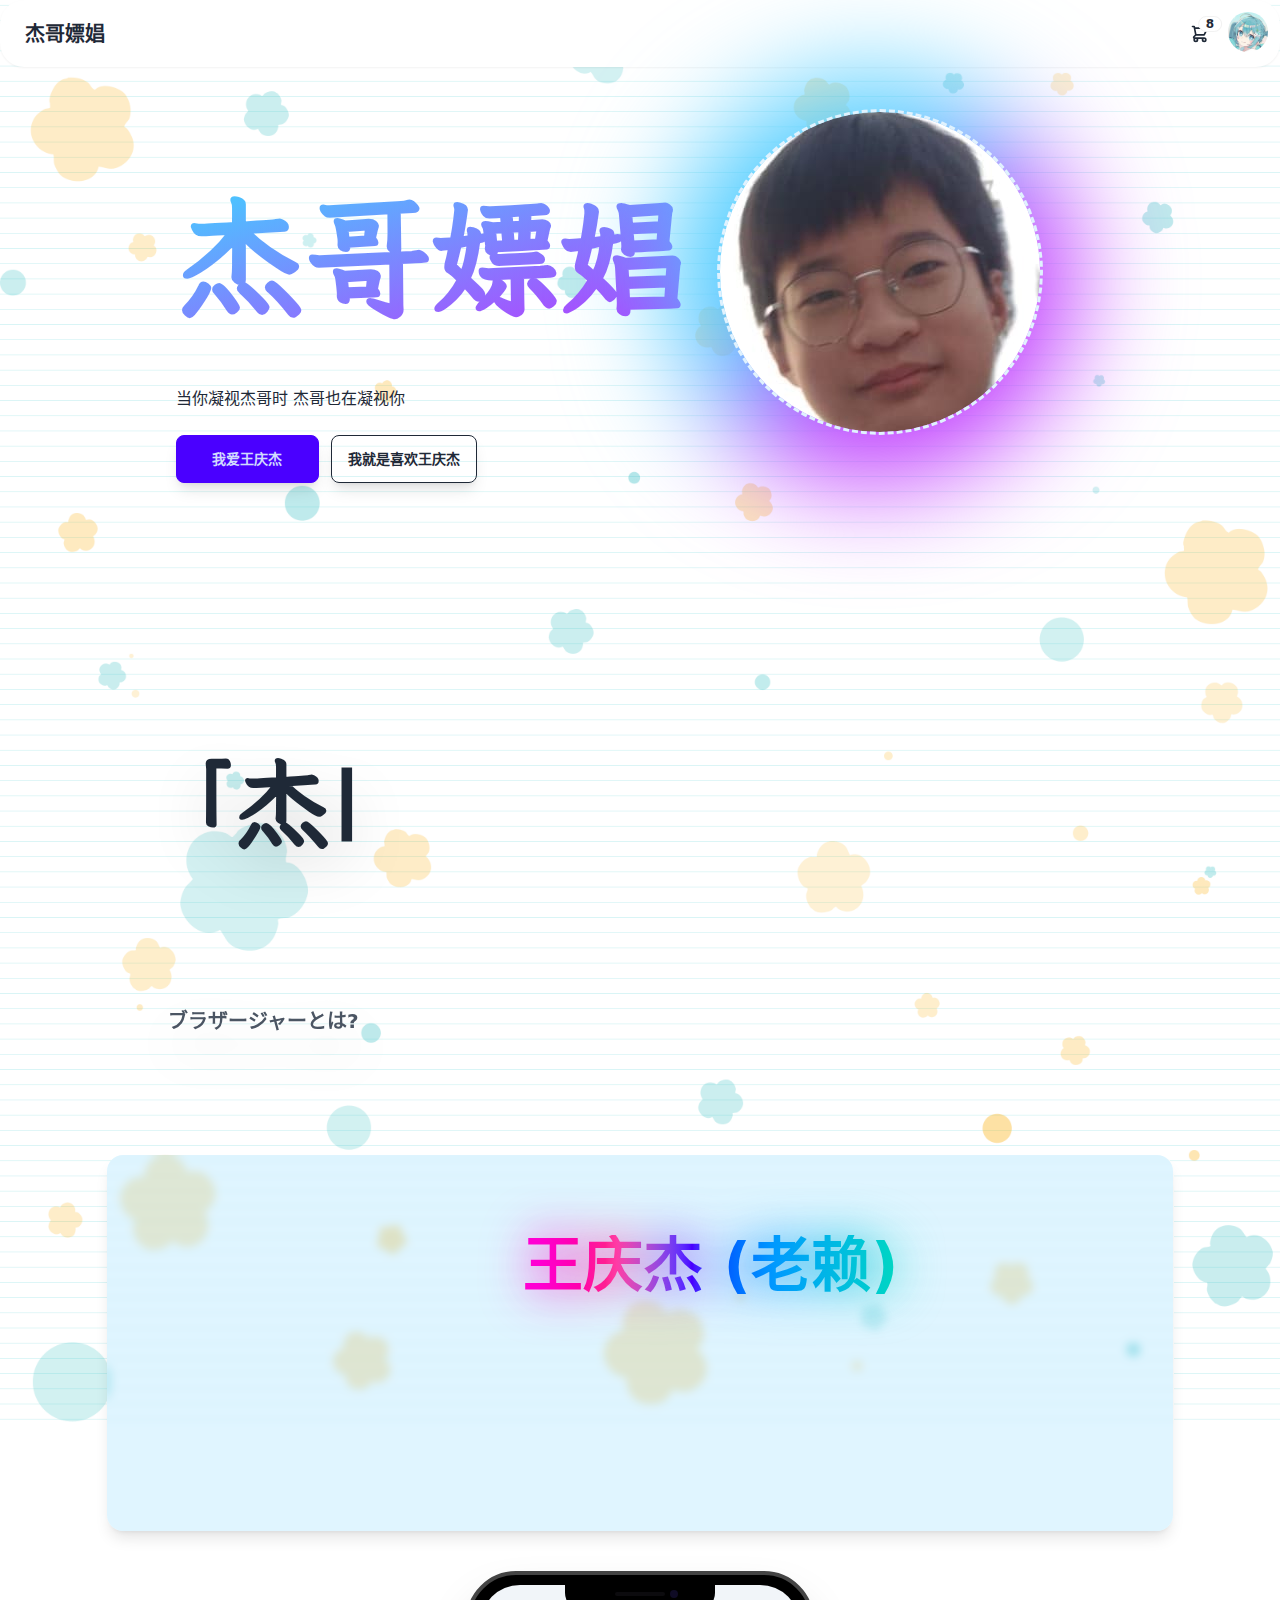
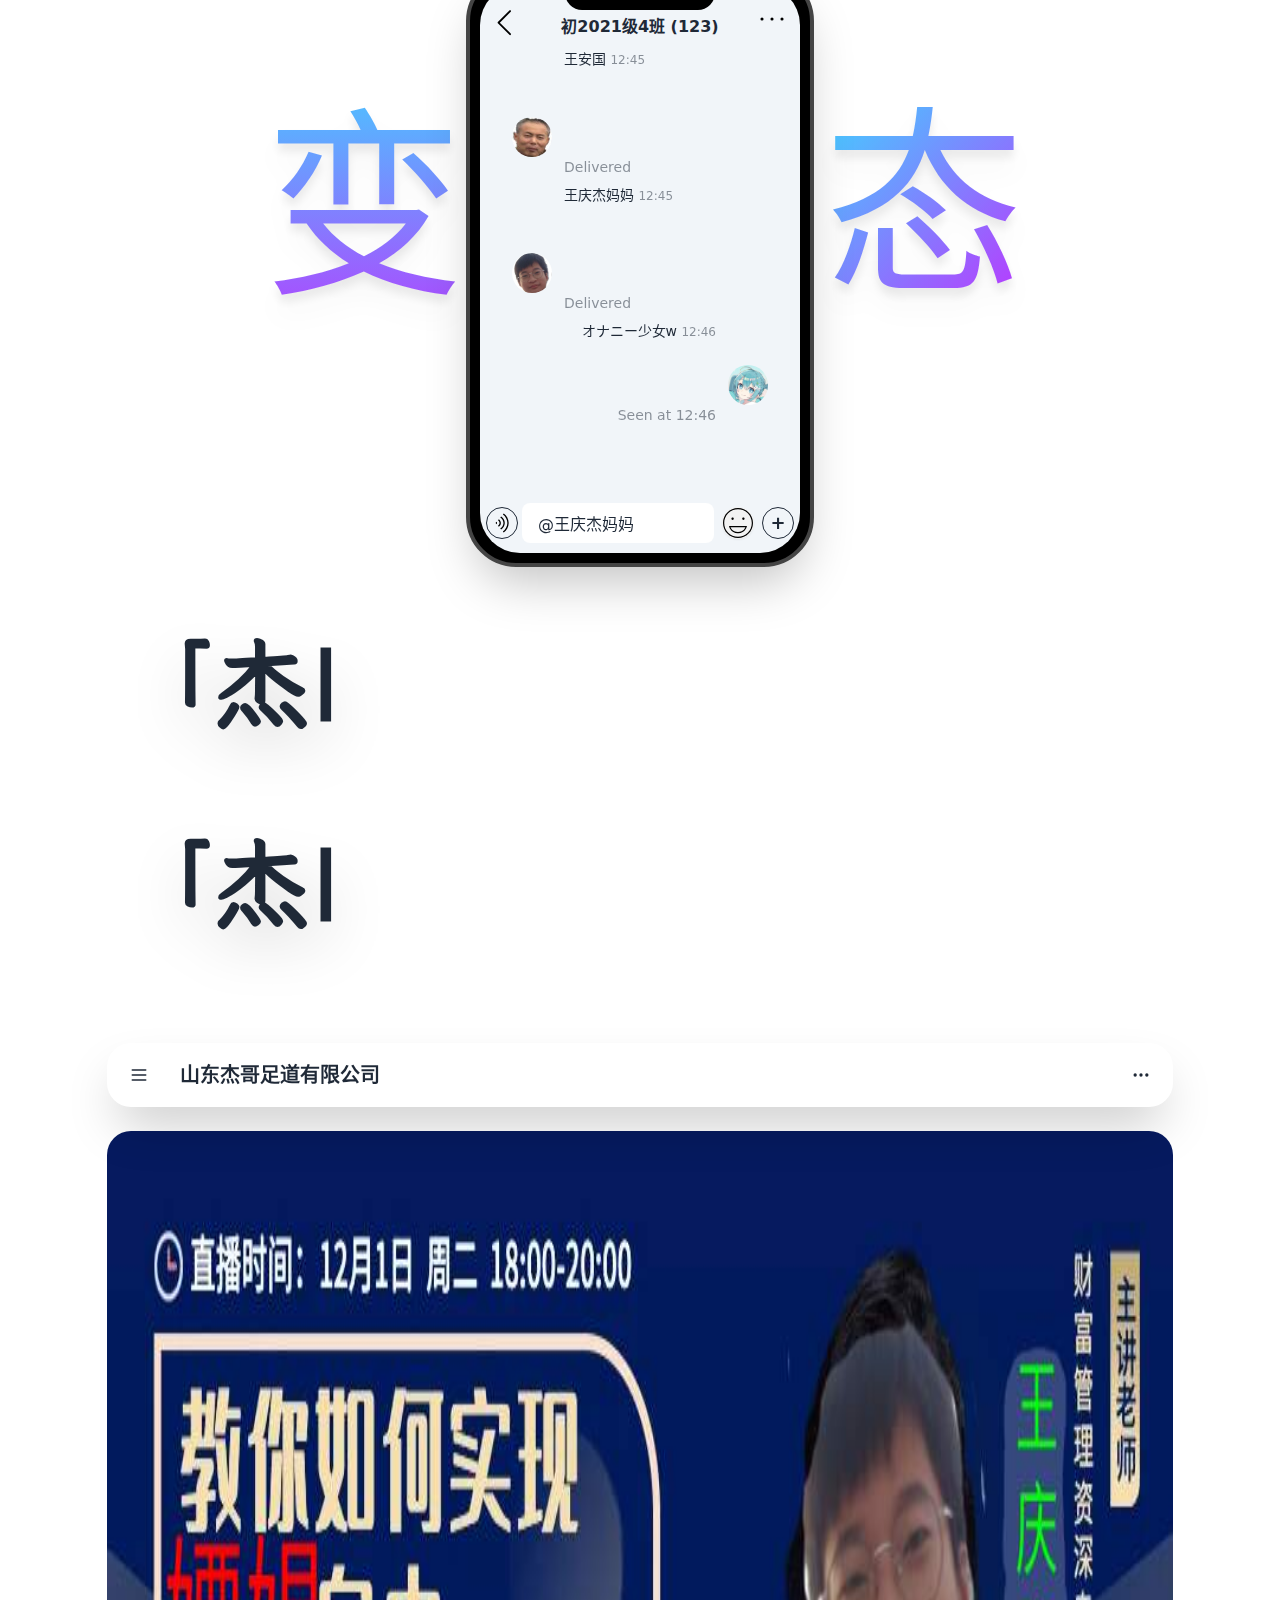
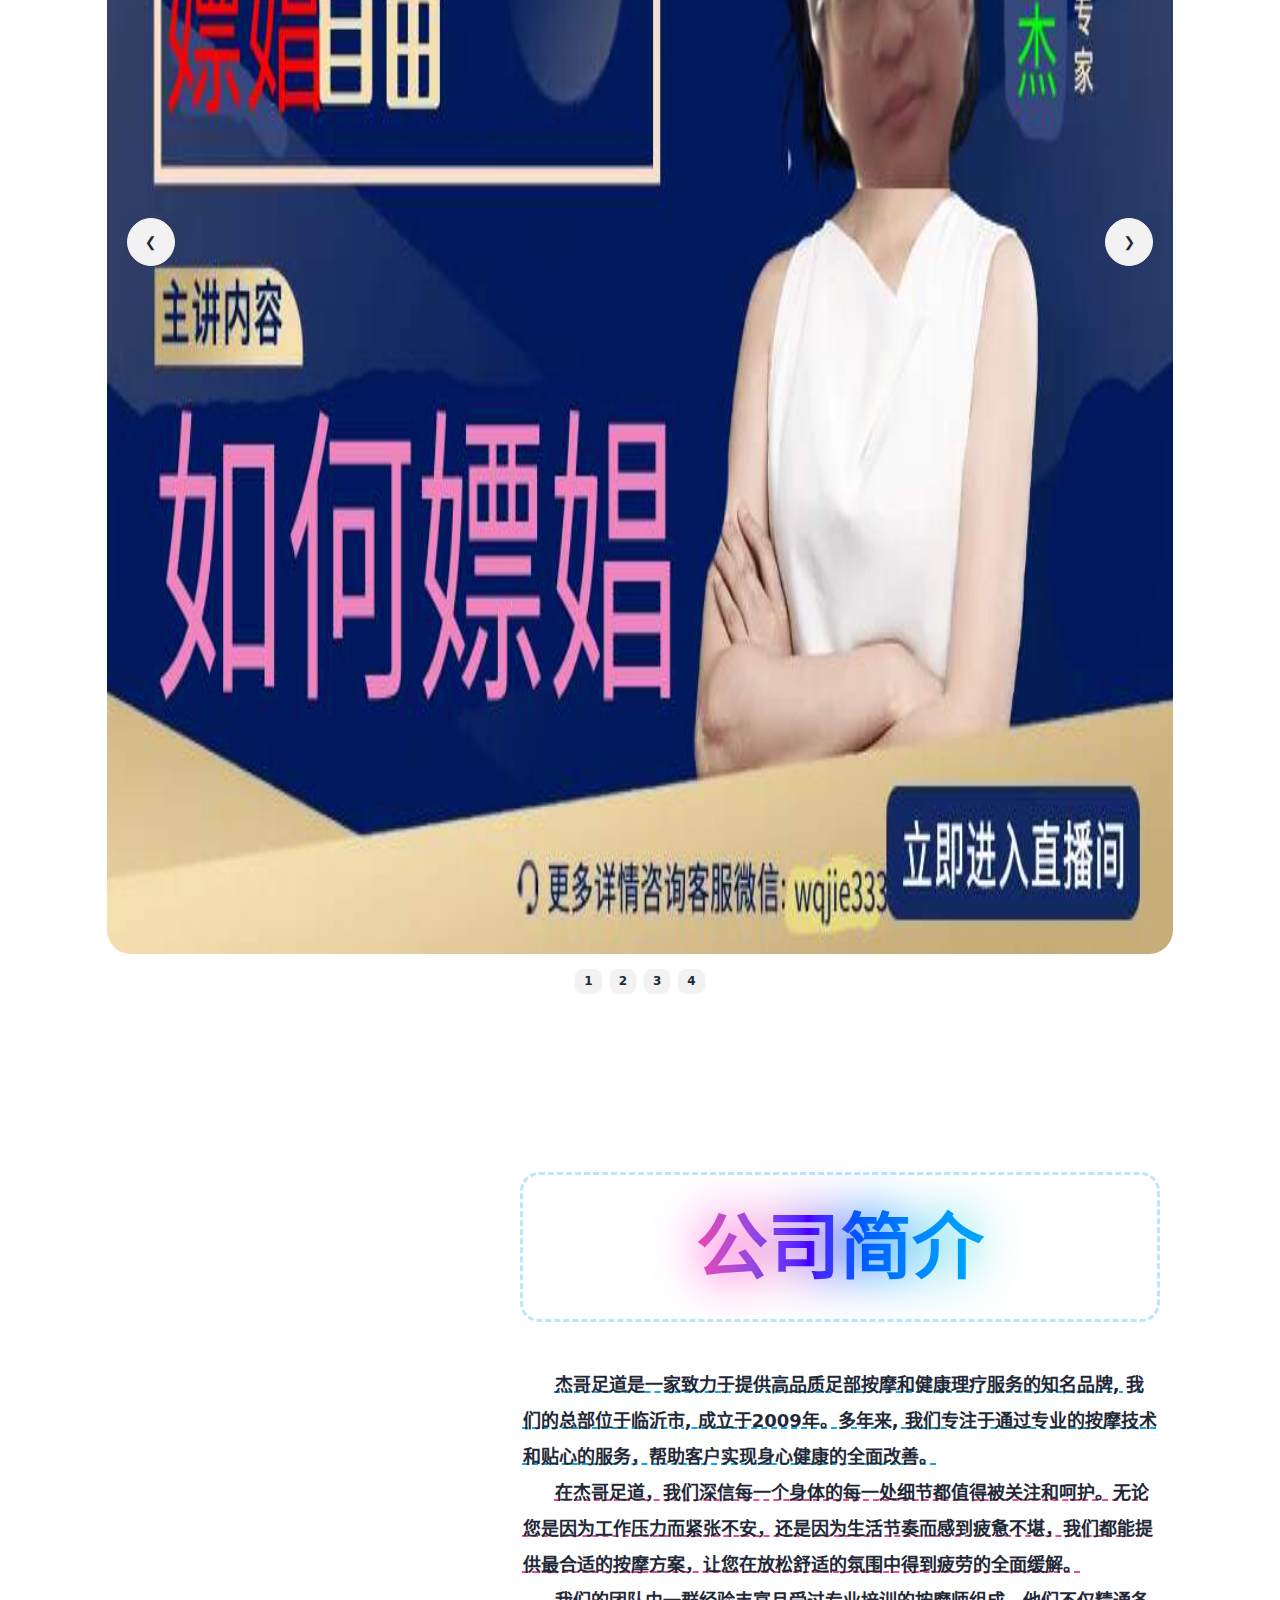
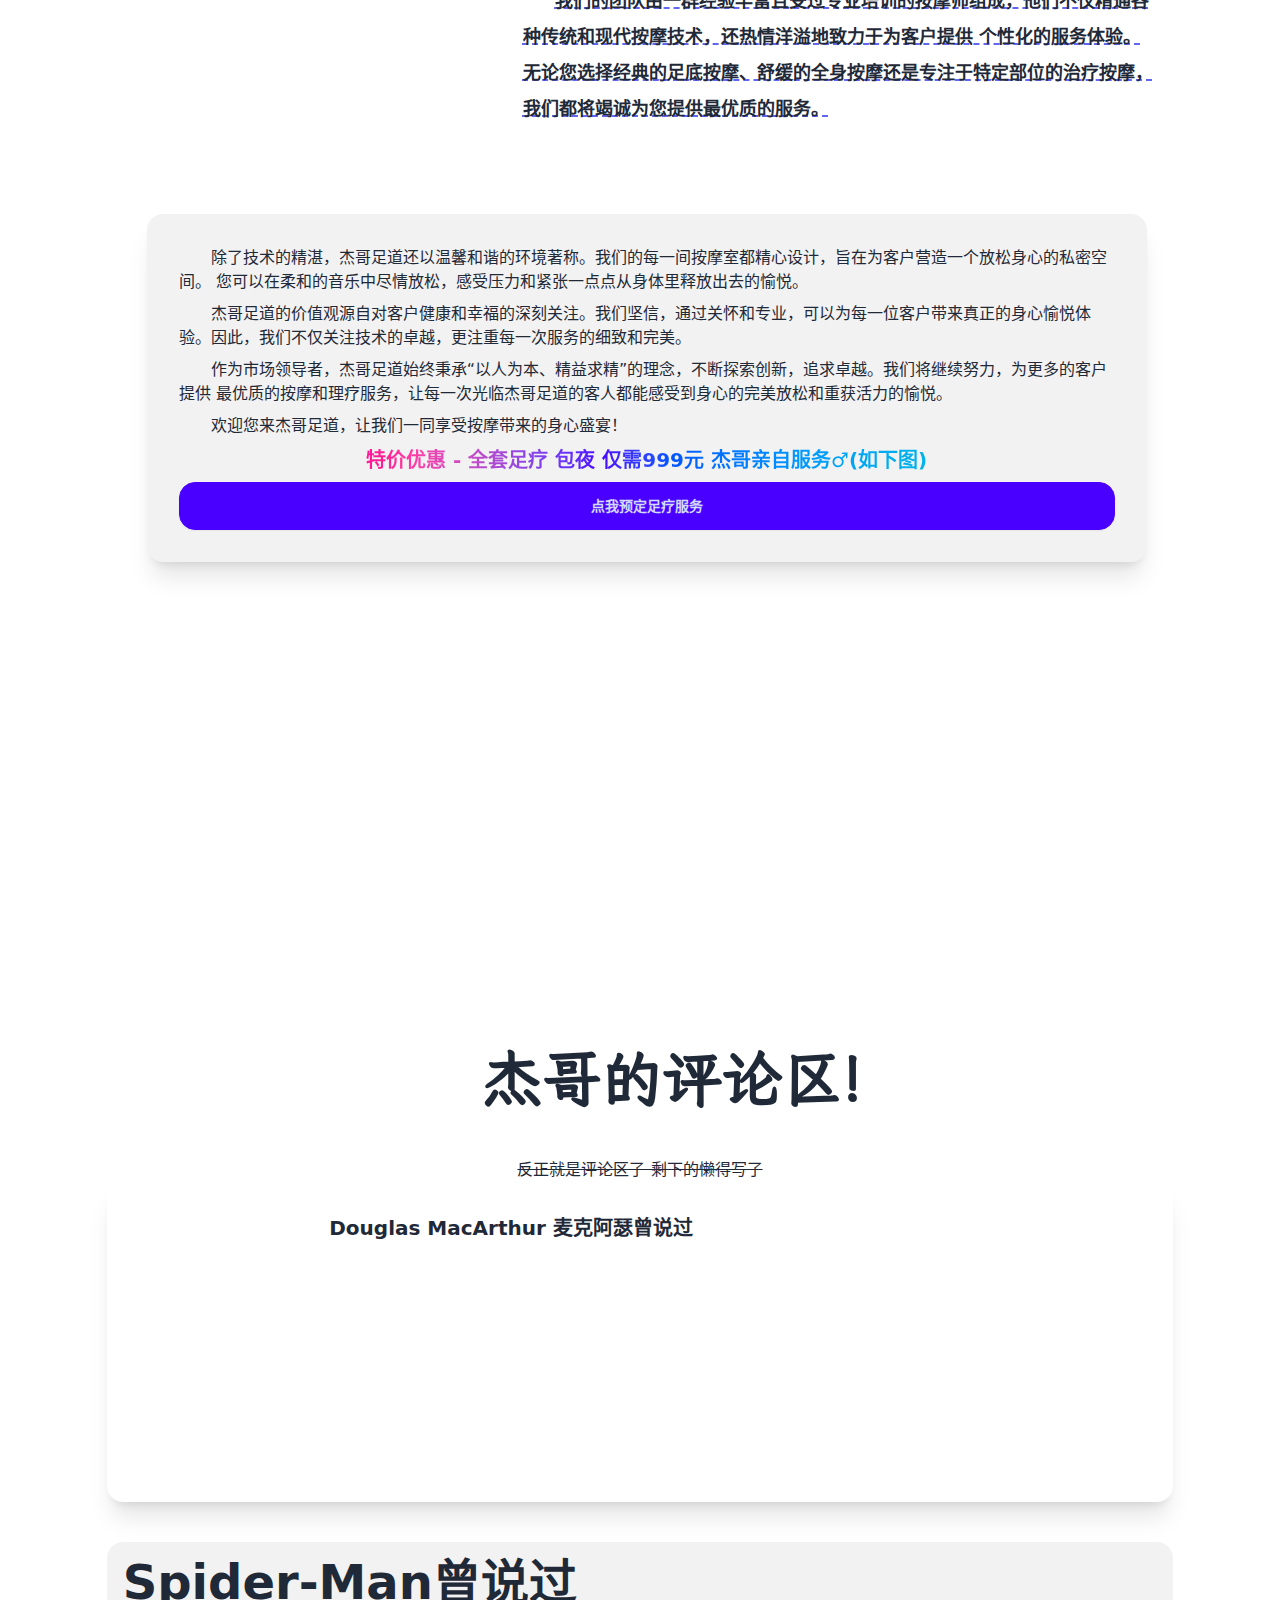
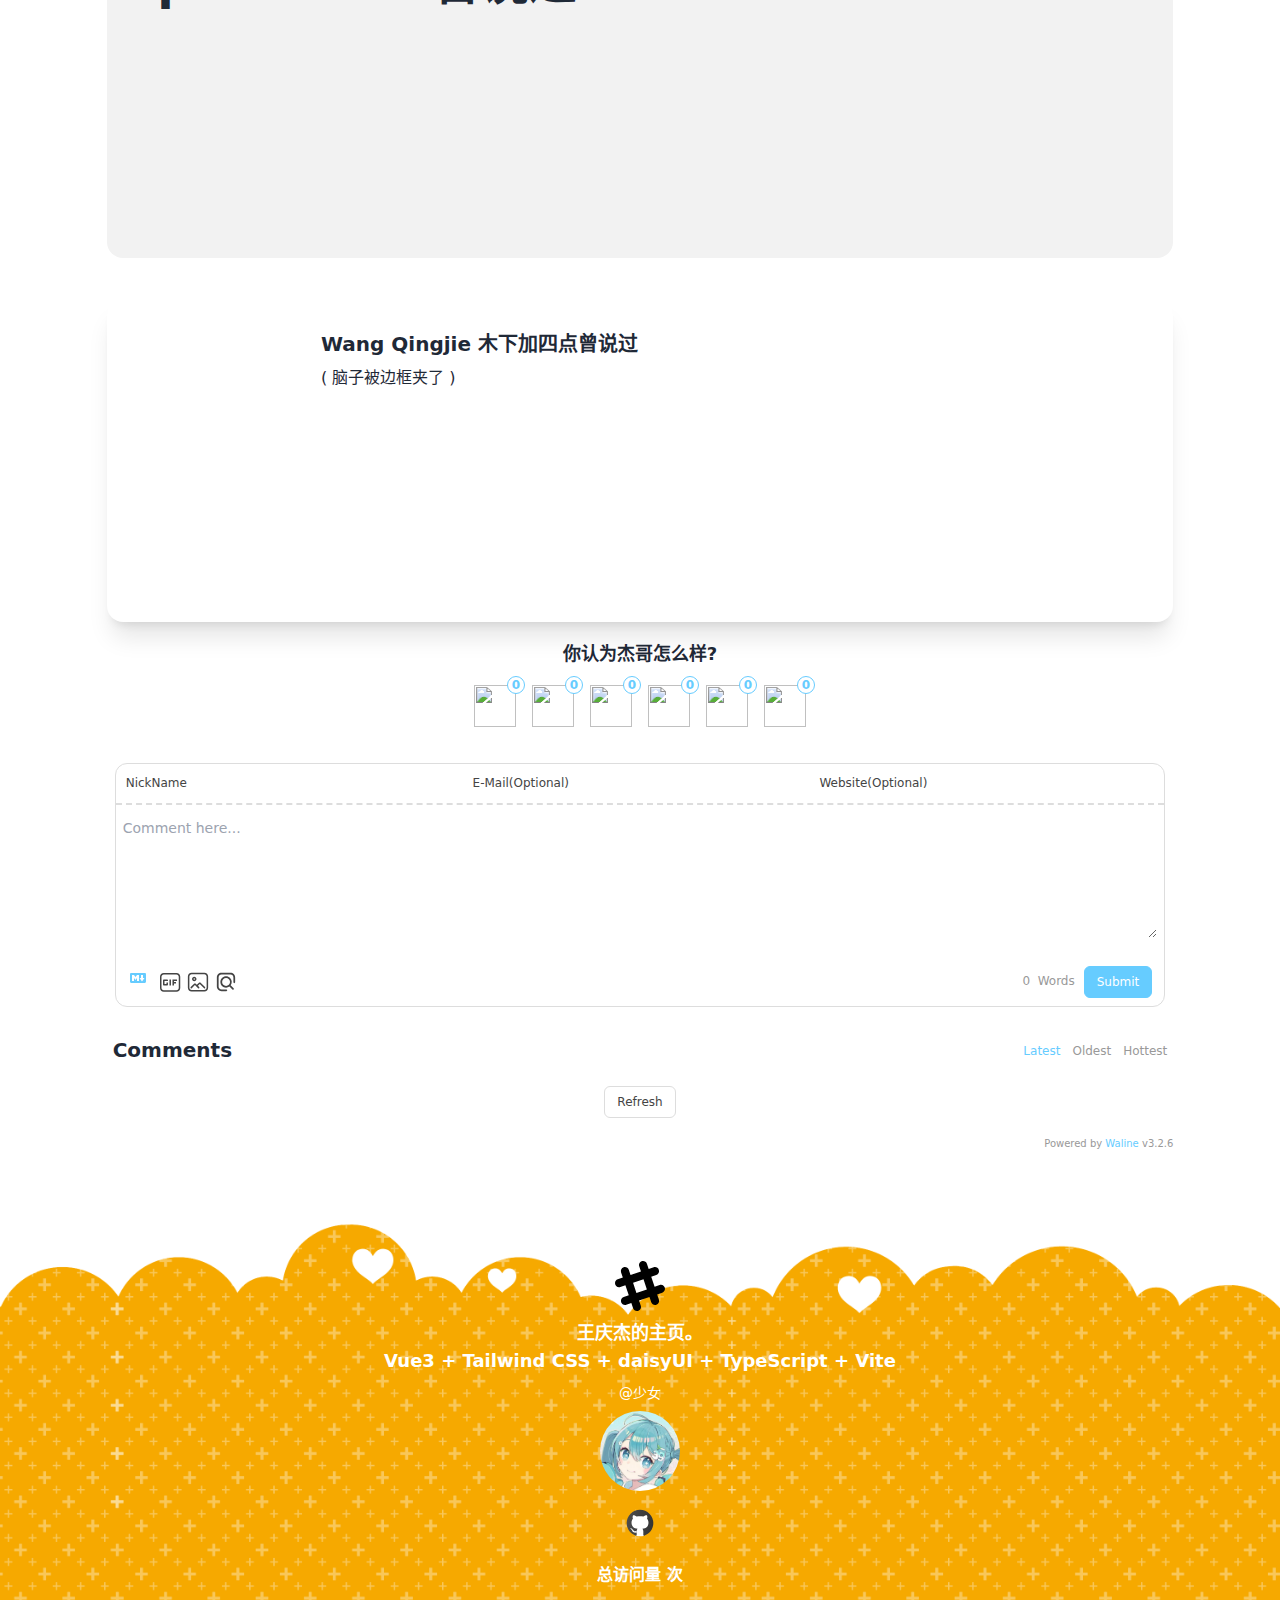
==== commit cdb6559c: "修改waline地址" ====
--- a/index.html
+++ b/index.html
@@ -8,7 +8,7 @@
     <link rel="icon" href="/favicon.ico">
     <meta name="viewport" content="width=device-width, initial-scale=1.0">
     <title>杰哥嫖娼</title>
-    <script type="module" crossorigin src="/assets/index-Byu9q1gx.js"></script>
+    <script type="module" crossorigin src="/assets/index-CpLKdYr-.js"></script>
     <link rel="stylesheet" crossorigin href="/assets/index-oRdw6so5.css">
   </head>
   <body>
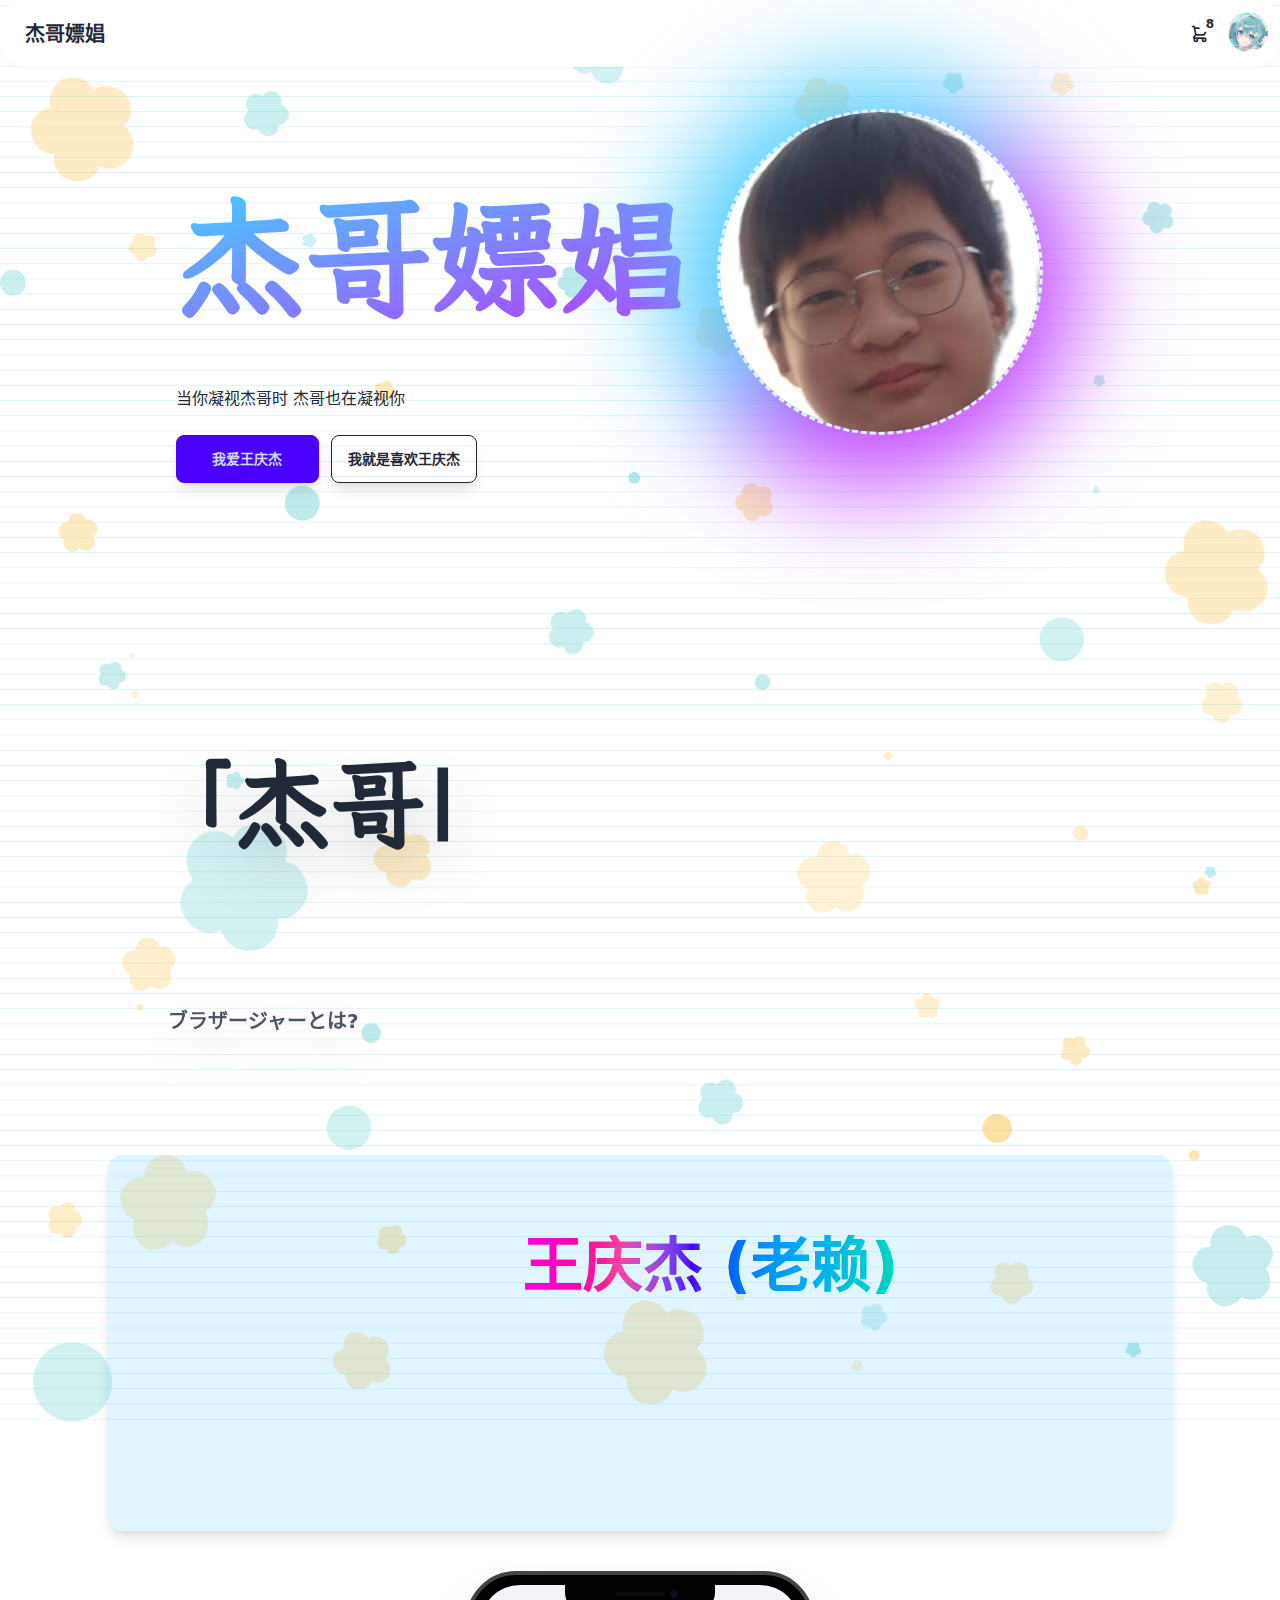
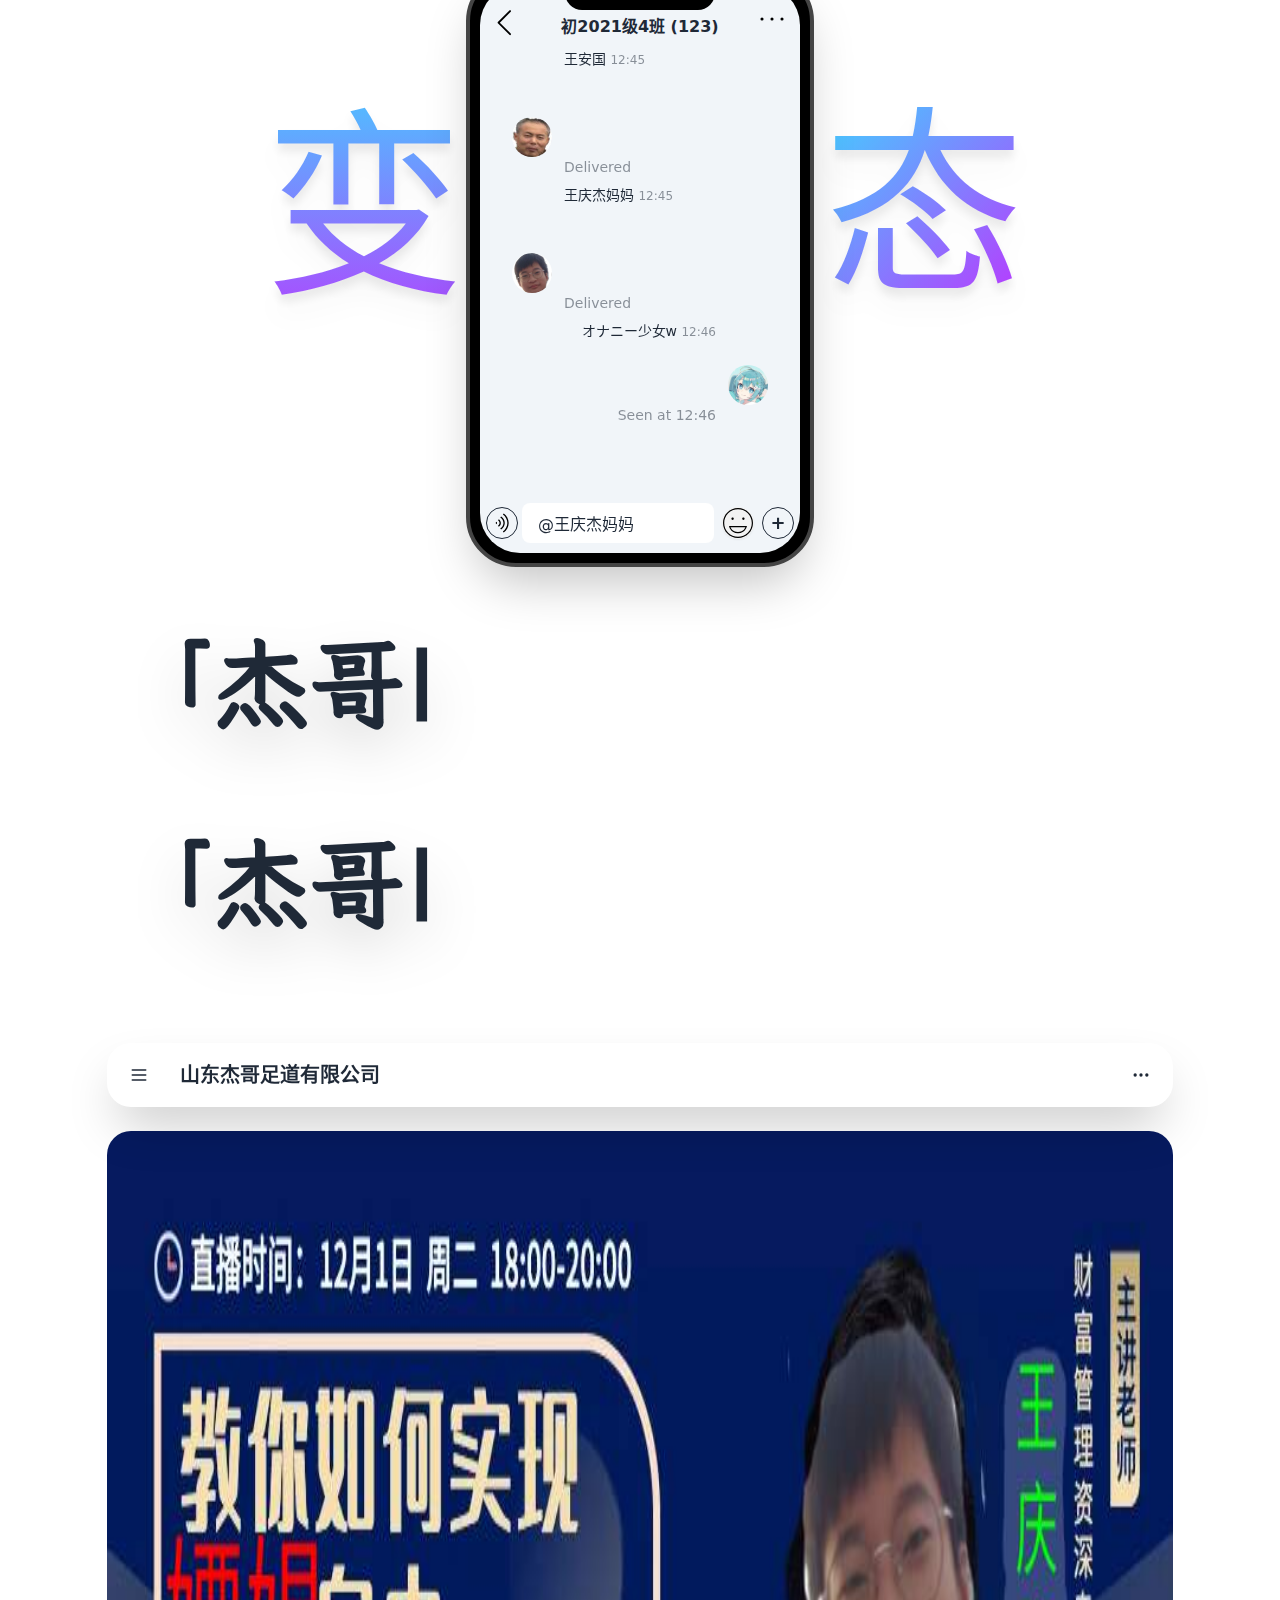
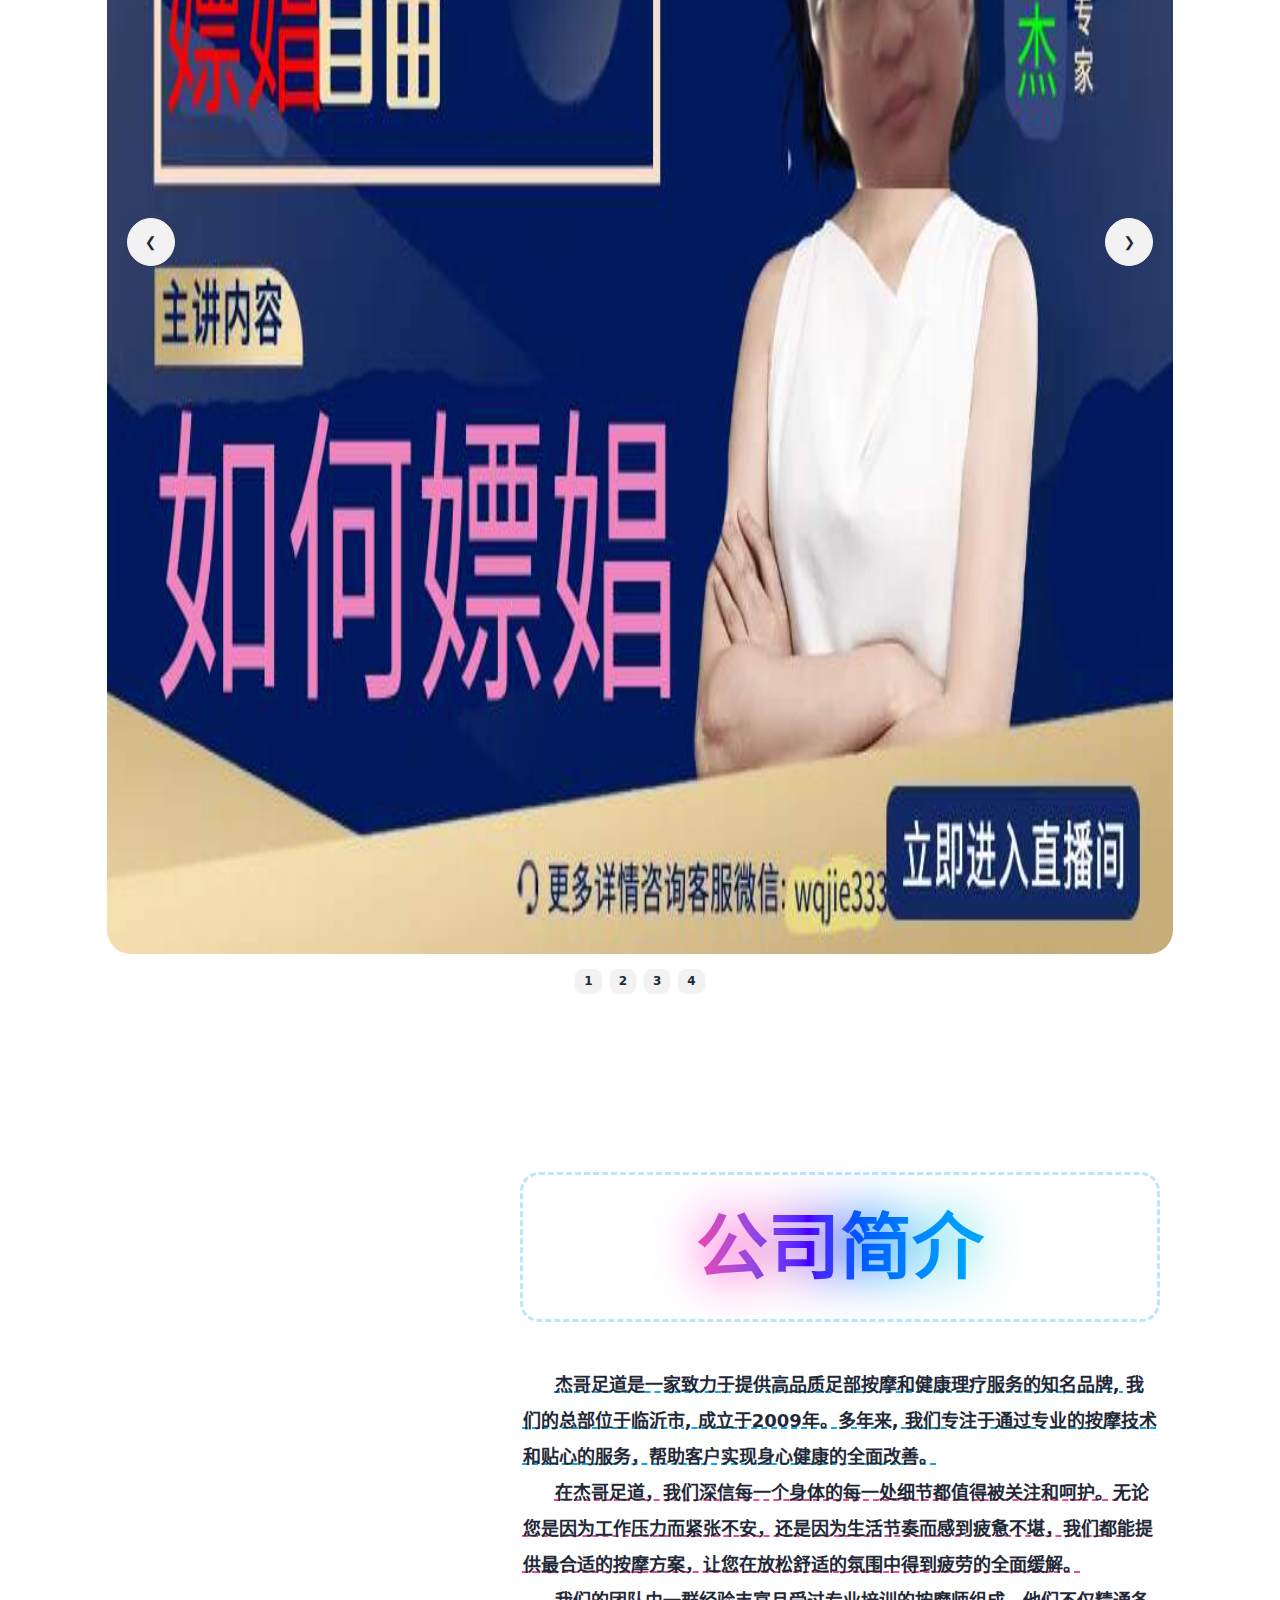
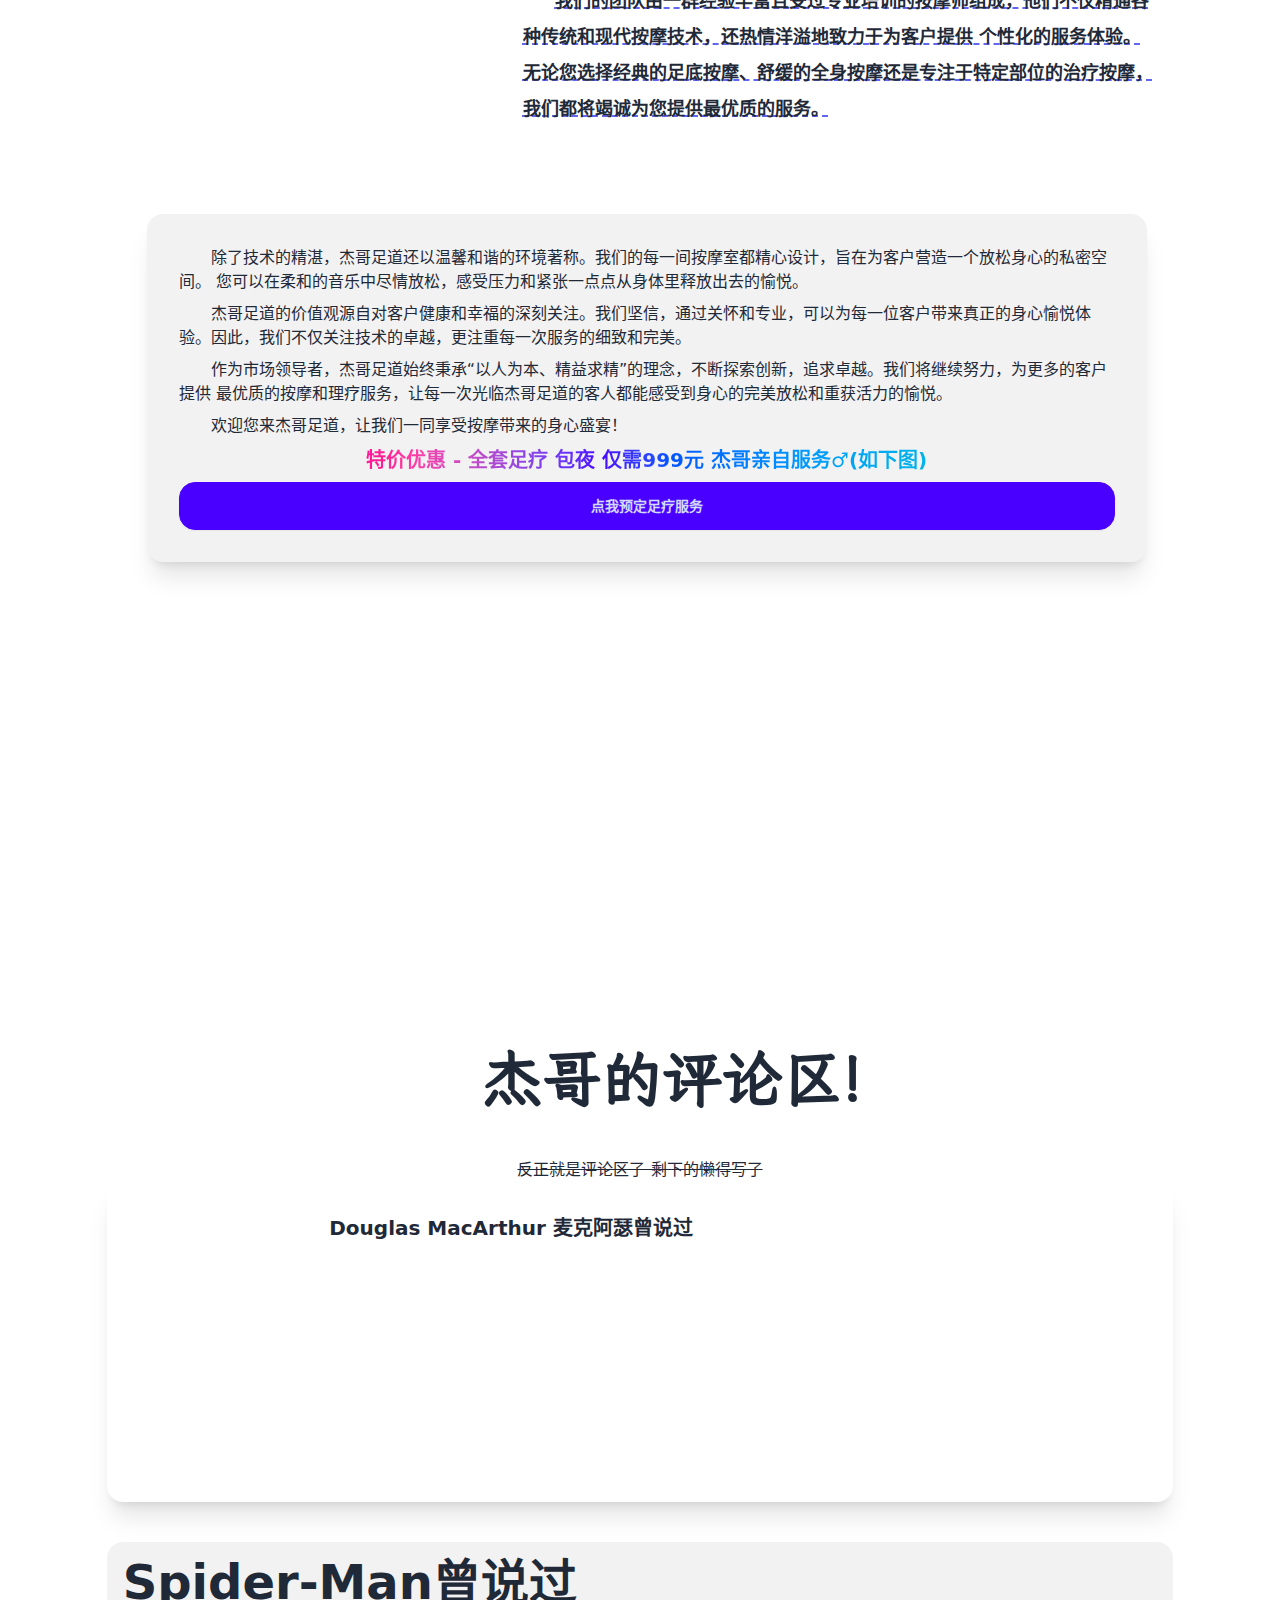
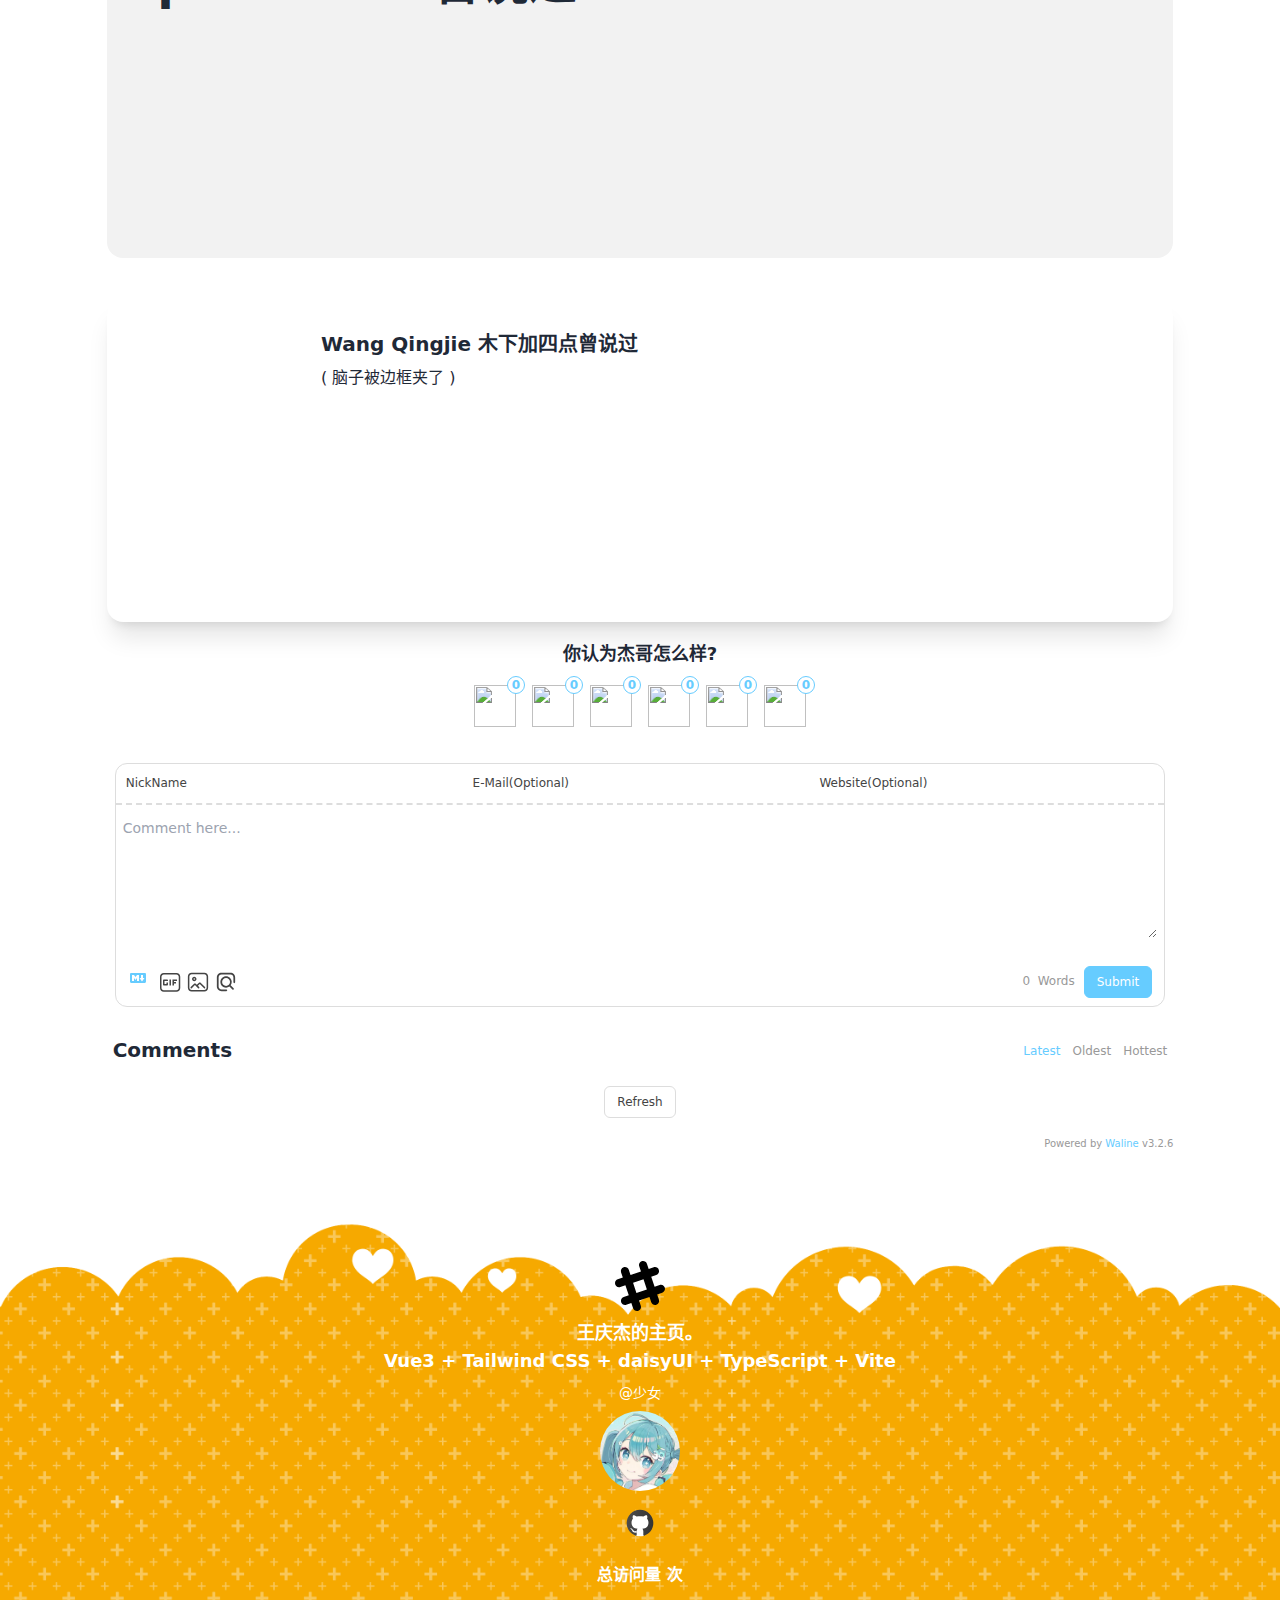
==== commit 4cbe5674: ":speech_balloon:自定义名字" ====
--- a/index.html
+++ b/index.html
@@ -8,8 +8,8 @@
     <link rel="icon" href="/favicon.ico">
     <meta name="viewport" content="width=device-width, initial-scale=1.0">
     <title>杰哥嫖娼</title>
-    <script type="module" crossorigin src="/assets/index-CpLKdYr-.js"></script>
-    <link rel="stylesheet" crossorigin href="/assets/index-oRdw6so5.css">
+    <script type="module" crossorigin src="/assets/index-CRCPIL4g.js"></script>
+    <link rel="stylesheet" crossorigin href="/assets/index-Fvt3yMOU.css">
   </head>
   <body>
     <div id="app"></div>--- a/assets/index-Fvt3yMOU.css
+++ b/assets/index-Fvt3yMOU.css
@@ -0,0 +1 @@
+*,:before,:after{box-sizing:border-box;border-width:0;border-style:solid;border-color:#e5e7eb}:before,:after{--tw-content: ""}html,:host{line-height:1.5;-webkit-text-size-adjust:100%;-moz-tab-size:4;-o-tab-size:4;tab-size:4;font-family:ui-sans-serif,system-ui,sans-serif,"Apple Color Emoji","Segoe UI Emoji",Segoe UI Symbol,"Noto Color Emoji";font-feature-settings:normal;font-variation-settings:normal;-webkit-tap-highlight-color:transparent}body{margin:0;line-height:inherit}hr{height:0;color:inherit;border-top-width:1px}abbr:where([title]){-webkit-text-decoration:underline dotted;text-decoration:underline dotted}h1,h2,h3,h4,h5,h6{font-size:inherit;font-weight:inherit}a{color:inherit;text-decoration:inherit}b,strong{font-weight:bolder}code,kbd,samp,pre{font-family:ui-monospace,SFMono-Regular,Menlo,Monaco,Consolas,Liberation Mono,Courier New,monospace;font-feature-settings:normal;font-variation-settings:normal;font-size:1em}small{font-size:80%}sub,sup{font-size:75%;line-height:0;position:relative;vertical-align:baseline}sub{bottom:-.25em}sup{top:-.5em}table{text-indent:0;border-color:inherit;border-collapse:collapse}button,input,optgroup,select,textarea{font-family:inherit;font-feature-settings:inherit;font-variation-settings:inherit;font-size:100%;font-weight:inherit;line-height:inherit;letter-spacing:inherit;color:inherit;margin:0;padding:0}button,select{text-transform:none}button,input:where([type=button]),input:where([type=reset]),input:where([type=submit]){-webkit-appearance:button;background-color:transparent;background-image:none}:-moz-focusring{outline:auto}:-moz-ui-invalid{box-shadow:none}progress{vertical-align:baseline}::-webkit-inner-spin-button,::-webkit-outer-spin-button{height:auto}[type=search]{-webkit-appearance:textfield;outline-offset:-2px}::-webkit-search-decoration{-webkit-appearance:none}::-webkit-file-upload-button{-webkit-appearance:button;font:inherit}summary{display:list-item}blockquote,dl,dd,h1,h2,h3,h4,h5,h6,hr,figure,p,pre{margin:0}fieldset{margin:0;padding:0}legend{padding:0}ol,ul,menu{list-style:none;margin:0;padding:0}dialog{padding:0}textarea{resize:vertical}input::-moz-placeholder,textarea::-moz-placeholder{opacity:1;color:#9ca3af}input::placeholder,textarea::placeholder{opacity:1;color:#9ca3af}button,[role=button]{cursor:pointer}:disabled{cursor:default}img,svg,video,canvas,audio,iframe,embed,object{display:block;vertical-align:middle}img,video{max-width:100%;height:auto}[hidden]{display:none}:root,[data-theme]{background-color:var(--fallback-b1,oklch(var(--b1)/1));color:var(--fallback-bc,oklch(var(--bc)/1))}@supports not (color: oklch(0% 0 0)){:root{color-scheme:light;--fallback-p: #491eff;--fallback-pc: #d4dbff;--fallback-s: #ff41c7;--fallback-sc: #fff9fc;--fallback-a: #00cfbd;--fallback-ac: #00100d;--fallback-n: #2b3440;--fallback-nc: #d7dde4;--fallback-b1: #ffffff;--fallback-b2: #e5e6e6;--fallback-b3: #e5e6e6;--fallback-bc: #1f2937;--fallback-in: #00b3f0;--fallback-inc: #000000;--fallback-su: #00ca92;--fallback-suc: #000000;--fallback-wa: #ffc22d;--fallback-wac: #000000;--fallback-er: #ff6f70;--fallback-erc: #000000}@media (prefers-color-scheme: dark){:root{color-scheme:dark;--fallback-p: #7582ff;--fallback-pc: #050617;--fallback-s: #ff71cf;--fallback-sc: #190211;--fallback-a: #00c7b5;--fallback-ac: #000e0c;--fallback-n: #2a323c;--fallback-nc: #a6adbb;--fallback-b1: #1d232a;--fallback-b2: #191e24;--fallback-b3: #15191e;--fallback-bc: #a6adbb;--fallback-in: #00b3f0;--fallback-inc: #000000;--fallback-su: #00ca92;--fallback-suc: #000000;--fallback-wa: #ffc22d;--fallback-wac: #000000;--fallback-er: #ff6f70;--fallback-erc: #000000}}}html{-webkit-tap-highlight-color:transparent}*{scrollbar-color:currentColor transparent}:root{color-scheme:light;--in: 72.06% .191 231.6;--su: 64.8% .15 160;--wa: 84.71% .199 83.87;--er: 71.76% .221 22.18;--pc: 89.824% .06192 275.75;--ac: 15.352% .0368 183.61;--inc: 0% 0 0;--suc: 0% 0 0;--wac: 0% 0 0;--erc: 0% 0 0;--rounded-box: 1rem;--rounded-btn: .5rem;--rounded-badge: 1.9rem;--animation-btn: .25s;--animation-input: .2s;--btn-focus-scale: .95;--border-btn: 1px;--tab-border: 1px;--tab-radius: .5rem;--p: 49.12% .3096 275.75;--s: 69.71% .329 342.55;--sc: 98.71% .0106 342.55;--a: 76.76% .184 183.61;--n: 32.1785% .02476 255.701624;--nc: 89.4994% .011585 252.096176;--b1: 100% 0 0;--b2: 96.1151% 0 0;--b3: 92.4169% .00108 197.137559;--bc: 27.8078% .029596 256.847952}@media (prefers-color-scheme: dark){:root{color-scheme:dark;--in: 72.06% .191 231.6;--su: 64.8% .15 160;--wa: 84.71% .199 83.87;--er: 71.76% .221 22.18;--pc: 13.138% .0392 275.75;--sc: 14.96% .052 342.55;--ac: 14.902% .0334 183.61;--inc: 0% 0 0;--suc: 0% 0 0;--wac: 0% 0 0;--erc: 0% 0 0;--rounded-box: 1rem;--rounded-btn: .5rem;--rounded-badge: 1.9rem;--animation-btn: .25s;--animation-input: .2s;--btn-focus-scale: .95;--border-btn: 1px;--tab-border: 1px;--tab-radius: .5rem;--p: 65.69% .196 275.75;--s: 74.8% .26 342.55;--a: 74.51% .167 183.61;--n: 31.3815% .021108 254.139175;--nc: 74.6477% .0216 264.435964;--b1: 25.3267% .015896 252.417568;--b2: 23.2607% .013807 253.100675;--b3: 21.1484% .01165 254.087939;--bc: 74.6477% .0216 264.435964}}[data-theme=light]{color-scheme:light;--in: 72.06% .191 231.6;--su: 64.8% .15 160;--wa: 84.71% .199 83.87;--er: 71.76% .221 22.18;--pc: 89.824% .06192 275.75;--ac: 15.352% .0368 183.61;--inc: 0% 0 0;--suc: 0% 0 0;--wac: 0% 0 0;--erc: 0% 0 0;--rounded-box: 1rem;--rounded-btn: .5rem;--rounded-badge: 1.9rem;--animation-btn: .25s;--animation-input: .2s;--btn-focus-scale: .95;--border-btn: 1px;--tab-border: 1px;--tab-radius: .5rem;--p: 49.12% .3096 275.75;--s: 69.71% .329 342.55;--sc: 98.71% .0106 342.55;--a: 76.76% .184 183.61;--n: 32.1785% .02476 255.701624;--nc: 89.4994% .011585 252.096176;--b1: 100% 0 0;--b2: 96.1151% 0 0;--b3: 92.4169% .00108 197.137559;--bc: 27.8078% .029596 256.847952}[data-theme=dark]{color-scheme:dark;--in: 72.06% .191 231.6;--su: 64.8% .15 160;--wa: 84.71% .199 83.87;--er: 71.76% .221 22.18;--pc: 13.138% .0392 275.75;--sc: 14.96% .052 342.55;--ac: 14.902% .0334 183.61;--inc: 0% 0 0;--suc: 0% 0 0;--wac: 0% 0 0;--erc: 0% 0 0;--rounded-box: 1rem;--rounded-btn: .5rem;--rounded-badge: 1.9rem;--animation-btn: .25s;--animation-input: .2s;--btn-focus-scale: .95;--border-btn: 1px;--tab-border: 1px;--tab-radius: .5rem;--p: 65.69% .196 275.75;--s: 74.8% .26 342.55;--a: 74.51% .167 183.61;--n: 31.3815% .021108 254.139175;--nc: 74.6477% .0216 264.435964;--b1: 25.3267% .015896 252.417568;--b2: 23.2607% .013807 253.100675;--b3: 21.1484% .01165 254.087939;--bc: 74.6477% .0216 264.435964}*,:before,:after{--tw-border-spacing-x: 0;--tw-border-spacing-y: 0;--tw-translate-x: 0;--tw-translate-y: 0;--tw-rotate: 0;--tw-skew-x: 0;--tw-skew-y: 0;--tw-scale-x: 1;--tw-scale-y: 1;--tw-pan-x: ;--tw-pan-y: ;--tw-pinch-zoom: ;--tw-scroll-snap-strictness: proximity;--tw-gradient-from-position: ;--tw-gradient-via-position: ;--tw-gradient-to-position: ;--tw-ordinal: ;--tw-slashed-zero: ;--tw-numeric-figure: ;--tw-numeric-spacing: ;--tw-numeric-fraction: ;--tw-ring-inset: ;--tw-ring-offset-width: 0px;--tw-ring-offset-color: #fff;--tw-ring-color: rgb(59 130 246 / .5);--tw-ring-offset-shadow: 0 0 #0000;--tw-ring-shadow: 0 0 #0000;--tw-shadow: 0 0 #0000;--tw-shadow-colored: 0 0 #0000;--tw-blur: ;--tw-brightness: ;--tw-contrast: ;--tw-grayscale: ;--tw-hue-rotate: ;--tw-invert: ;--tw-saturate: ;--tw-sepia: ;--tw-drop-shadow: ;--tw-backdrop-blur: ;--tw-backdrop-brightness: ;--tw-backdrop-contrast: ;--tw-backdrop-grayscale: ;--tw-backdrop-hue-rotate: ;--tw-backdrop-invert: ;--tw-backdrop-opacity: ;--tw-backdrop-saturate: ;--tw-backdrop-sepia: ;--tw-contain-size: ;--tw-contain-layout: ;--tw-contain-paint: ;--tw-contain-style: }::backdrop{--tw-border-spacing-x: 0;--tw-border-spacing-y: 0;--tw-translate-x: 0;--tw-translate-y: 0;--tw-rotate: 0;--tw-skew-x: 0;--tw-skew-y: 0;--tw-scale-x: 1;--tw-scale-y: 1;--tw-pan-x: ;--tw-pan-y: ;--tw-pinch-zoom: ;--tw-scroll-snap-strictness: proximity;--tw-gradient-from-position: ;--tw-gradient-via-position: ;--tw-gradient-to-position: ;--tw-ordinal: ;--tw-slashed-zero: ;--tw-numeric-figure: ;--tw-numeric-spacing: ;--tw-numeric-fraction: ;--tw-ring-inset: ;--tw-ring-offset-width: 0px;--tw-ring-offset-color: #fff;--tw-ring-color: rgb(59 130 246 / .5);--tw-ring-offset-shadow: 0 0 #0000;--tw-ring-shadow: 0 0 #0000;--tw-shadow: 0 0 #0000;--tw-shadow-colored: 0 0 #0000;--tw-blur: ;--tw-brightness: ;--tw-contrast: ;--tw-grayscale: ;--tw-hue-rotate: ;--tw-invert: ;--tw-saturate: ;--tw-sepia: ;--tw-drop-shadow: ;--tw-backdrop-blur: ;--tw-backdrop-brightness: ;--tw-backdrop-contrast: ;--tw-backdrop-grayscale: ;--tw-backdrop-hue-rotate: ;--tw-backdrop-invert: ;--tw-backdrop-opacity: ;--tw-backdrop-saturate: ;--tw-backdrop-sepia: ;--tw-contain-size: ;--tw-contain-layout: ;--tw-contain-paint: ;--tw-contain-style: }.container{width:100%}@media (min-width: 640px){.container{max-width:640px}}@media (min-width: 768px){.container{max-width:768px}}@media (min-width: 1024px){.container{max-width:1024px}}@media (min-width: 1280px){.container{max-width:1280px}}@media (min-width: 1536px){.container{max-width:1536px}}.artboard{width:100%}.avatar{position:relative;display:inline-flex}.avatar>div{display:block;aspect-ratio:1 / 1;overflow:hidden}.avatar img{height:100%;width:100%;-o-object-fit:cover;object-fit:cover}.avatar.placeholder>div{display:flex;align-items:center;justify-content:center}.badge{display:inline-flex;align-items:center;justify-content:center;transition-property:color,background-color,border-color,text-decoration-color,fill,stroke,opacity,box-shadow,transform,filter,-webkit-backdrop-filter;transition-property:color,background-color,border-color,text-decoration-color,fill,stroke,opacity,box-shadow,transform,filter,backdrop-filter;transition-property:color,background-color,border-color,text-decoration-color,fill,stroke,opacity,box-shadow,transform,filter,backdrop-filter,-webkit-backdrop-filter;transition-timing-function:cubic-bezier(.4,0,.2,1);transition-timing-function:cubic-bezier(0,0,.2,1);transition-duration:.2s;height:1.25rem;font-size:.875rem;line-height:1.25rem;width:-moz-fit-content;width:fit-content;padding-left:.563rem;padding-right:.563rem;border-radius:var(--rounded-badge, 1.9rem);border-width:1px;--tw-border-opacity: 1;border-color:var(--fallback-b2,oklch(var(--b2)/var(--tw-border-opacity)));--tw-bg-opacity: 1;background-color:var(--fallback-b1,oklch(var(--b1)/var(--tw-bg-opacity)));--tw-text-opacity: 1;color:var(--fallback-bc,oklch(var(--bc)/var(--tw-text-opacity)))}.btn{display:inline-flex;height:3rem;min-height:3rem;flex-shrink:0;cursor:pointer;-webkit-user-select:none;-moz-user-select:none;user-select:none;flex-wrap:wrap;align-items:center;justify-content:center;border-radius:var(--rounded-btn, .5rem);border-color:transparent;border-color:oklch(var(--btn-color, var(--b2)) / var(--tw-border-opacity));padding-left:1rem;padding-right:1rem;text-align:center;font-size:.875rem;line-height:1em;gap:.5rem;font-weight:600;text-decoration-line:none;transition-duration:.2s;transition-timing-function:cubic-bezier(0,0,.2,1);border-width:var(--border-btn, 1px);transition-property:color,background-color,border-color,opacity,box-shadow,transform;--tw-text-opacity: 1;color:var(--fallback-bc,oklch(var(--bc)/var(--tw-text-opacity)));--tw-shadow: 0 1px 2px 0 rgb(0 0 0 / .05);--tw-shadow-colored: 0 1px 2px 0 var(--tw-shadow-color);box-shadow:var(--tw-ring-offset-shadow, 0 0 #0000),var(--tw-ring-shadow, 0 0 #0000),var(--tw-shadow);outline-color:var(--fallback-bc,oklch(var(--bc)/1));background-color:oklch(var(--btn-color, var(--b2)) / var(--tw-bg-opacity));--tw-bg-opacity: 1;--tw-border-opacity: 1}.btn-disabled,.btn[disabled],.btn:disabled{pointer-events:none}.btn-square{height:3rem;width:3rem;padding:0}.btn-circle{height:3rem;width:3rem;border-radius:9999px;padding:0}:where(.btn:is(input[type=checkbox])),:where(.btn:is(input[type=radio])){width:auto;-webkit-appearance:none;-moz-appearance:none;appearance:none}.btn:is(input[type=checkbox]):after,.btn:is(input[type=radio]):after{--tw-content: attr(aria-label);content:var(--tw-content)}.card{position:relative;display:flex;flex-direction:column;border-radius:var(--rounded-box, 1rem)}.card:focus{outline:2px solid transparent;outline-offset:2px}.card-body{display:flex;flex:1 1 auto;flex-direction:column;padding:var(--padding-card, 2rem);gap:.5rem}.card-body :where(p){flex-grow:1}.card-actions{display:flex;flex-wrap:wrap;align-items:flex-start;gap:.5rem}.card figure{display:flex;align-items:center;justify-content:center}.card.image-full{display:grid}.card.image-full:before{position:relative;content:"";z-index:10;border-radius:var(--rounded-box, 1rem);--tw-bg-opacity: 1;background-color:var(--fallback-n,oklch(var(--n)/var(--tw-bg-opacity)));opacity:.75}.card.image-full:before,.card.image-full>*{grid-column-start:1;grid-row-start:1}.card.image-full>figure img{height:100%;-o-object-fit:cover;object-fit:cover}.card.image-full>.card-body{position:relative;z-index:20;--tw-text-opacity: 1;color:var(--fallback-nc,oklch(var(--nc)/var(--tw-text-opacity)))}.carousel{display:inline-flex;overflow-x:scroll;scroll-snap-type:x mandatory;scroll-behavior:smooth;-ms-overflow-style:none;scrollbar-width:none}.carousel-item{box-sizing:content-box;display:flex;flex:none;scroll-snap-align:start}.carousel-start .carousel-item{scroll-snap-align:start}.carousel-center .carousel-item{scroll-snap-align:center}.carousel-end .carousel-item{scroll-snap-align:end}.chat{display:grid;grid-template-columns:repeat(2,minmax(0,1fr));-moz-column-gap:.75rem;column-gap:.75rem;padding-top:.25rem;padding-bottom:.25rem}.chat-image{grid-row:span 2 / span 2;align-self:flex-end}.chat-header{grid-row-start:1;font-size:.875rem;line-height:1.25rem}.chat-footer{grid-row-start:3;font-size:.875rem;line-height:1.25rem}.chat-bubble{position:relative;display:block;width:-moz-fit-content;width:fit-content;padding:.5rem 1rem;max-width:90%;border-radius:var(--rounded-box, 1rem);min-height:2.75rem;min-width:2.75rem;--tw-bg-opacity: 1;background-color:var(--fallback-n,oklch(var(--n)/var(--tw-bg-opacity)));--tw-text-opacity: 1;color:var(--fallback-nc,oklch(var(--nc)/var(--tw-text-opacity)))}.chat-bubble:before{position:absolute;bottom:0;height:.75rem;width:.75rem;background-color:inherit;content:"";-webkit-mask-size:contain;mask-size:contain;-webkit-mask-repeat:no-repeat;mask-repeat:no-repeat;-webkit-mask-position:center;mask-position:center}.chat-start{place-items:start;grid-template-columns:auto 1fr}.chat-start .chat-header,.chat-start .chat-footer{grid-column-start:2}.chat-start .chat-image{grid-column-start:1}.chat-start .chat-bubble{grid-column-start:2;border-end-start-radius:0px}.chat-start .chat-bubble:before{-webkit-mask-image:url("data:image/svg+xml,%3csvg width='3' height='3' xmlns='http://www.w3.org/2000/svg'%3e%3cpath fill='black' d='m 0 3 L 3 3 L 3 0 C 3 1 1 3 0 3'/%3e%3c/svg%3e");mask-image:url("data:image/svg+xml,%3csvg width='3' height='3' xmlns='http://www.w3.org/2000/svg'%3e%3cpath fill='black' d='m 0 3 L 3 3 L 3 0 C 3 1 1 3 0 3'/%3e%3c/svg%3e");inset-inline-start:-.749rem}[dir=rtl] .chat-start .chat-bubble:before{-webkit-mask-image:url("data:image/svg+xml,%3csvg width='3' height='3' xmlns='http://www.w3.org/2000/svg'%3e%3cpath fill='black' d='m 0 3 L 1 3 L 3 3 C 2 3 0 1 0 0'/%3e%3c/svg%3e");mask-image:url("data:image/svg+xml,%3csvg width='3' height='3' xmlns='http://www.w3.org/2000/svg'%3e%3cpath fill='black' d='m 0 3 L 1 3 L 3 3 C 2 3 0 1 0 0'/%3e%3c/svg%3e")}.chat-end{place-items:end;grid-template-columns:1fr auto}.chat-end .chat-header,.chat-end .chat-footer{grid-column-start:1}.chat-end .chat-image{grid-column-start:2}.chat-end .chat-bubble{grid-column-start:1;border-end-end-radius:0px}.chat-end .chat-bubble:before{-webkit-mask-image:url("data:image/svg+xml,%3csvg width='3' height='3' xmlns='http://www.w3.org/2000/svg'%3e%3cpath fill='black' d='m 0 3 L 1 3 L 3 3 C 2 3 0 1 0 0'/%3e%3c/svg%3e");mask-image:url("data:image/svg+xml,%3csvg width='3' height='3' xmlns='http://www.w3.org/2000/svg'%3e%3cpath fill='black' d='m 0 3 L 1 3 L 3 3 C 2 3 0 1 0 0'/%3e%3c/svg%3e");inset-inline-start:99.9%}[dir=rtl] .chat-end .chat-bubble:before{-webkit-mask-image:url("data:image/svg+xml,%3csvg width='3' height='3' xmlns='http://www.w3.org/2000/svg'%3e%3cpath fill='black' d='m 0 3 L 3 3 L 3 0 C 3 1 1 3 0 3'/%3e%3c/svg%3e");mask-image:url("data:image/svg+xml,%3csvg width='3' height='3' xmlns='http://www.w3.org/2000/svg'%3e%3cpath fill='black' d='m 0 3 L 3 3 L 3 0 C 3 1 1 3 0 3'/%3e%3c/svg%3e")}.dropdown{position:relative;display:inline-block}.dropdown>*:not(summary):focus{outline:2px solid transparent;outline-offset:2px}.dropdown .dropdown-content{position:absolute}.dropdown:is(:not(details)) .dropdown-content{visibility:hidden;opacity:0;transform-origin:top;--tw-scale-x: .95;--tw-scale-y: .95;transform:translate(var(--tw-translate-x),var(--tw-translate-y)) rotate(var(--tw-rotate)) skew(var(--tw-skew-x)) skewY(var(--tw-skew-y)) scaleX(var(--tw-scale-x)) scaleY(var(--tw-scale-y));transition-property:color,background-color,border-color,text-decoration-color,fill,stroke,opacity,box-shadow,transform,filter,-webkit-backdrop-filter;transition-property:color,background-color,border-color,text-decoration-color,fill,stroke,opacity,box-shadow,transform,filter,backdrop-filter;transition-property:color,background-color,border-color,text-decoration-color,fill,stroke,opacity,box-shadow,transform,filter,backdrop-filter,-webkit-backdrop-filter;transition-timing-function:cubic-bezier(.4,0,.2,1);transition-timing-function:cubic-bezier(0,0,.2,1);transition-duration:.2s}.dropdown-end .dropdown-content{inset-inline-end:0px}.dropdown-left .dropdown-content{bottom:auto;inset-inline-end:100%;top:0;transform-origin:right}.dropdown-right .dropdown-content{bottom:auto;inset-inline-start:100%;top:0;transform-origin:left}.dropdown-bottom .dropdown-content{bottom:auto;top:100%;transform-origin:top}.dropdown-top .dropdown-content{bottom:100%;top:auto;transform-origin:bottom}.dropdown-end.dropdown-right .dropdown-content,.dropdown-end.dropdown-left .dropdown-content{bottom:0;top:auto}.dropdown.dropdown-open .dropdown-content,.dropdown:not(.dropdown-hover):focus .dropdown-content,.dropdown:focus-within .dropdown-content{visibility:visible;opacity:1}@media (hover: hover){.dropdown.dropdown-hover:hover .dropdown-content{visibility:visible;opacity:1}.btn:hover{--tw-border-opacity: 1;border-color:var(--fallback-b3,oklch(var(--b3)/var(--tw-border-opacity)));--tw-bg-opacity: 1;background-color:var(--fallback-b3,oklch(var(--b3)/var(--tw-bg-opacity)))}@supports (color: color-mix(in oklab,black,black)){.btn:hover{background-color:color-mix(in oklab,oklch(var(--btn-color, var(--b2)) / var(--tw-bg-opacity, 1)) 90%,black);border-color:color-mix(in oklab,oklch(var(--btn-color, var(--b2)) / var(--tw-border-opacity, 1)) 90%,black)}}@supports not (color: oklch(0% 0 0)){.btn:hover{background-color:var(--btn-color, var(--fallback-b2));border-color:var(--btn-color, var(--fallback-b2))}}.btn.glass:hover{--glass-opacity: 25%;--glass-border-opacity: 15%}.btn-ghost:hover{border-color:transparent}@supports (color: oklch(0% 0 0)){.btn-ghost:hover{background-color:var(--fallback-bc,oklch(var(--bc)/.2))}}.btn-outline:hover{--tw-border-opacity: 1;border-color:var(--fallback-bc,oklch(var(--bc)/var(--tw-border-opacity)));--tw-bg-opacity: 1;background-color:var(--fallback-bc,oklch(var(--bc)/var(--tw-bg-opacity)));--tw-text-opacity: 1;color:var(--fallback-b1,oklch(var(--b1)/var(--tw-text-opacity)))}.btn-outline.btn-primary:hover{--tw-text-opacity: 1;color:var(--fallback-pc,oklch(var(--pc)/var(--tw-text-opacity)))}@supports (color: color-mix(in oklab,black,black)){.btn-outline.btn-primary:hover{background-color:color-mix(in oklab,var(--fallback-p,oklch(var(--p)/1)) 90%,black);border-color:color-mix(in oklab,var(--fallback-p,oklch(var(--p)/1)) 90%,black)}}.btn-outline.btn-secondary:hover{--tw-text-opacity: 1;color:var(--fallback-sc,oklch(var(--sc)/var(--tw-text-opacity)))}@supports (color: color-mix(in oklab,black,black)){.btn-outline.btn-secondary:hover{background-color:color-mix(in oklab,var(--fallback-s,oklch(var(--s)/1)) 90%,black);border-color:color-mix(in oklab,var(--fallback-s,oklch(var(--s)/1)) 90%,black)}}.btn-outline.btn-accent:hover{--tw-text-opacity: 1;color:var(--fallback-ac,oklch(var(--ac)/var(--tw-text-opacity)))}@supports (color: color-mix(in oklab,black,black)){.btn-outline.btn-accent:hover{background-color:color-mix(in oklab,var(--fallback-a,oklch(var(--a)/1)) 90%,black);border-color:color-mix(in oklab,var(--fallback-a,oklch(var(--a)/1)) 90%,black)}}.btn-outline.btn-success:hover{--tw-text-opacity: 1;color:var(--fallback-suc,oklch(var(--suc)/var(--tw-text-opacity)))}@supports (color: color-mix(in oklab,black,black)){.btn-outline.btn-success:hover{background-color:color-mix(in oklab,var(--fallback-su,oklch(var(--su)/1)) 90%,black);border-color:color-mix(in oklab,var(--fallback-su,oklch(var(--su)/1)) 90%,black)}}.btn-outline.btn-info:hover{--tw-text-opacity: 1;color:var(--fallback-inc,oklch(var(--inc)/var(--tw-text-opacity)))}@supports (color: color-mix(in oklab,black,black)){.btn-outline.btn-info:hover{background-color:color-mix(in oklab,var(--fallback-in,oklch(var(--in)/1)) 90%,black);border-color:color-mix(in oklab,var(--fallback-in,oklch(var(--in)/1)) 90%,black)}}.btn-outline.btn-warning:hover{--tw-text-opacity: 1;color:var(--fallback-wac,oklch(var(--wac)/var(--tw-text-opacity)))}@supports (color: color-mix(in oklab,black,black)){.btn-outline.btn-warning:hover{background-color:color-mix(in oklab,var(--fallback-wa,oklch(var(--wa)/1)) 90%,black);border-color:color-mix(in oklab,var(--fallback-wa,oklch(var(--wa)/1)) 90%,black)}}.btn-outline.btn-error:hover{--tw-text-opacity: 1;color:var(--fallback-erc,oklch(var(--erc)/var(--tw-text-opacity)))}@supports (color: color-mix(in oklab,black,black)){.btn-outline.btn-error:hover{background-color:color-mix(in oklab,var(--fallback-er,oklch(var(--er)/1)) 90%,black);border-color:color-mix(in oklab,var(--fallback-er,oklch(var(--er)/1)) 90%,black)}}.btn-disabled:hover,.btn[disabled]:hover,.btn:disabled:hover{--tw-border-opacity: 0;background-color:var(--fallback-n,oklch(var(--n)/var(--tw-bg-opacity)));--tw-bg-opacity: .2;color:var(--fallback-bc,oklch(var(--bc)/var(--tw-text-opacity)));--tw-text-opacity: .2}@supports (color: color-mix(in oklab,black,black)){.btn:is(input[type=checkbox]:checked):hover,.btn:is(input[type=radio]:checked):hover{background-color:color-mix(in oklab,var(--fallback-p,oklch(var(--p)/1)) 90%,black);border-color:color-mix(in oklab,var(--fallback-p,oklch(var(--p)/1)) 90%,black)}}.dropdown.dropdown-hover:hover .dropdown-content{--tw-scale-x: 1;--tw-scale-y: 1;transform:translate(var(--tw-translate-x),var(--tw-translate-y)) rotate(var(--tw-rotate)) skew(var(--tw-skew-x)) skewY(var(--tw-skew-y)) scaleX(var(--tw-scale-x)) scaleY(var(--tw-scale-y))}}.dropdown:is(details) summary::-webkit-details-marker{display:none}.footer{display:grid;width:100%;grid-auto-flow:row;place-items:start;-moz-column-gap:1rem;column-gap:1rem;row-gap:2.5rem;font-size:.875rem;line-height:1.25rem}.footer>*{display:grid;place-items:start;gap:.5rem}.footer-center{place-items:center;text-align:center}.footer-center>*{place-items:center}@media (min-width: 48rem){.footer{grid-auto-flow:column}.footer-center{grid-auto-flow:row dense}}.hero{display:grid;width:100%;place-items:center;background-size:cover;background-position:center}.hero>*{grid-column-start:1;grid-row-start:1}.hero-content{z-index:0;display:flex;align-items:center;justify-content:center;max-width:80rem;gap:1rem;padding:1rem}.indicator{position:relative;display:inline-flex;width:-moz-max-content;width:max-content}.indicator :where(.indicator-item){z-index:1;position:absolute;transform:translate(var(--tw-translate-x),var(--tw-translate-y)) rotate(var(--tw-rotate)) skew(var(--tw-skew-x)) skewY(var(--tw-skew-y)) scaleX(var(--tw-scale-x)) scaleY(var(--tw-scale-y));white-space:nowrap}.input{flex-shrink:1;-webkit-appearance:none;-moz-appearance:none;appearance:none;height:3rem;padding-left:1rem;padding-right:1rem;font-size:1rem;line-height:2;line-height:1.5rem;border-radius:var(--rounded-btn, .5rem);border-width:1px;border-color:transparent;--tw-bg-opacity: 1;background-color:var(--fallback-b1,oklch(var(--b1)/var(--tw-bg-opacity)))}.input[type=number]::-webkit-inner-spin-button,.input-md[type=number]::-webkit-inner-spin-button{margin-top:-1rem;margin-bottom:-1rem;margin-inline-end:-1rem}.join .dropdown .join-item:first-child:not(:last-child),.join *:first-child:not(:last-child) .dropdown .join-item{border-start-end-radius:inherit;border-end-end-radius:inherit}:where(.menu li) .badge{justify-self:end}.navbar{display:flex;align-items:center;padding:var(--navbar-padding, .5rem);min-height:4rem;width:100%}:where(.navbar>*:not(script,style)){display:inline-flex;align-items:center}.avatar-group :where(.avatar){overflow:hidden;border-radius:9999px;border-width:4px;--tw-border-opacity: 1;border-color:var(--fallback-b1,oklch(var(--b1)/var(--tw-border-opacity)))}@media (prefers-reduced-motion: no-preference){.btn{animation:button-pop var(--animation-btn, .25s) ease-out}}.btn:active:hover,.btn:active:focus{animation:button-pop 0s ease-out;transform:scale(var(--btn-focus-scale, .97))}@supports not (color: oklch(0% 0 0)){.btn{background-color:var(--btn-color, var(--fallback-b2));border-color:var(--btn-color, var(--fallback-b2))}.btn-primary{--btn-color: var(--fallback-p)}}@supports (color: color-mix(in oklab,black,black)){.btn-outline.btn-primary.btn-active{background-color:color-mix(in oklab,var(--fallback-p,oklch(var(--p)/1)) 90%,black);border-color:color-mix(in oklab,var(--fallback-p,oklch(var(--p)/1)) 90%,black)}.btn-outline.btn-secondary.btn-active{background-color:color-mix(in oklab,var(--fallback-s,oklch(var(--s)/1)) 90%,black);border-color:color-mix(in oklab,var(--fallback-s,oklch(var(--s)/1)) 90%,black)}.btn-outline.btn-accent.btn-active{background-color:color-mix(in oklab,var(--fallback-a,oklch(var(--a)/1)) 90%,black);border-color:color-mix(in oklab,var(--fallback-a,oklch(var(--a)/1)) 90%,black)}.btn-outline.btn-success.btn-active{background-color:color-mix(in oklab,var(--fallback-su,oklch(var(--su)/1)) 90%,black);border-color:color-mix(in oklab,var(--fallback-su,oklch(var(--su)/1)) 90%,black)}.btn-outline.btn-info.btn-active{background-color:color-mix(in oklab,var(--fallback-in,oklch(var(--in)/1)) 90%,black);border-color:color-mix(in oklab,var(--fallback-in,oklch(var(--in)/1)) 90%,black)}.btn-outline.btn-warning.btn-active{background-color:color-mix(in oklab,var(--fallback-wa,oklch(var(--wa)/1)) 90%,black);border-color:color-mix(in oklab,var(--fallback-wa,oklch(var(--wa)/1)) 90%,black)}.btn-outline.btn-error.btn-active{background-color:color-mix(in oklab,var(--fallback-er,oklch(var(--er)/1)) 90%,black);border-color:color-mix(in oklab,var(--fallback-er,oklch(var(--er)/1)) 90%,black)}}.btn:focus-visible{outline-style:solid;outline-width:2px;outline-offset:2px}.btn-primary{--tw-text-opacity: 1;color:var(--fallback-pc,oklch(var(--pc)/var(--tw-text-opacity)));outline-color:var(--fallback-p,oklch(var(--p)/1))}@supports (color: oklch(0% 0 0)){.btn-primary{--btn-color: var(--p)}}.btn.glass{--tw-shadow: 0 0 #0000;--tw-shadow-colored: 0 0 #0000;box-shadow:var(--tw-ring-offset-shadow, 0 0 #0000),var(--tw-ring-shadow, 0 0 #0000),var(--tw-shadow);outline-color:currentColor}.btn.glass.btn-active{--glass-opacity: 25%;--glass-border-opacity: 15%}.btn-ghost{border-width:1px;border-color:transparent;background-color:transparent;color:currentColor;--tw-shadow: 0 0 #0000;--tw-shadow-colored: 0 0 #0000;box-shadow:var(--tw-ring-offset-shadow, 0 0 #0000),var(--tw-ring-shadow, 0 0 #0000),var(--tw-shadow);outline-color:currentColor}.btn-ghost.btn-active{border-color:transparent;background-color:var(--fallback-bc,oklch(var(--bc)/.2))}.btn-outline{border-color:currentColor;background-color:transparent;--tw-text-opacity: 1;color:var(--fallback-bc,oklch(var(--bc)/var(--tw-text-opacity)));--tw-shadow: 0 0 #0000;--tw-shadow-colored: 0 0 #0000;box-shadow:var(--tw-ring-offset-shadow, 0 0 #0000),var(--tw-ring-shadow, 0 0 #0000),var(--tw-shadow)}.btn-outline.btn-active{--tw-border-opacity: 1;border-color:var(--fallback-bc,oklch(var(--bc)/var(--tw-border-opacity)));--tw-bg-opacity: 1;background-color:var(--fallback-bc,oklch(var(--bc)/var(--tw-bg-opacity)));--tw-text-opacity: 1;color:var(--fallback-b1,oklch(var(--b1)/var(--tw-text-opacity)))}.btn-outline.btn-primary{--tw-text-opacity: 1;color:var(--fallback-p,oklch(var(--p)/var(--tw-text-opacity)))}.btn-outline.btn-primary.btn-active{--tw-text-opacity: 1;color:var(--fallback-pc,oklch(var(--pc)/var(--tw-text-opacity)))}.btn-outline.btn-secondary{--tw-text-opacity: 1;color:var(--fallback-s,oklch(var(--s)/var(--tw-text-opacity)))}.btn-outline.btn-secondary.btn-active{--tw-text-opacity: 1;color:var(--fallback-sc,oklch(var(--sc)/var(--tw-text-opacity)))}.btn-outline.btn-accent{--tw-text-opacity: 1;color:var(--fallback-a,oklch(var(--a)/var(--tw-text-opacity)))}.btn-outline.btn-accent.btn-active{--tw-text-opacity: 1;color:var(--fallback-ac,oklch(var(--ac)/var(--tw-text-opacity)))}.btn-outline.btn-success{--tw-text-opacity: 1;color:var(--fallback-su,oklch(var(--su)/var(--tw-text-opacity)))}.btn-outline.btn-success.btn-active{--tw-text-opacity: 1;color:var(--fallback-suc,oklch(var(--suc)/var(--tw-text-opacity)))}.btn-outline.btn-info{--tw-text-opacity: 1;color:var(--fallback-in,oklch(var(--in)/var(--tw-text-opacity)))}.btn-outline.btn-info.btn-active{--tw-text-opacity: 1;color:var(--fallback-inc,oklch(var(--inc)/var(--tw-text-opacity)))}.btn-outline.btn-warning{--tw-text-opacity: 1;color:var(--fallback-wa,oklch(var(--wa)/var(--tw-text-opacity)))}.btn-outline.btn-warning.btn-active{--tw-text-opacity: 1;color:var(--fallback-wac,oklch(var(--wac)/var(--tw-text-opacity)))}.btn-outline.btn-error{--tw-text-opacity: 1;color:var(--fallback-er,oklch(var(--er)/var(--tw-text-opacity)))}.btn-outline.btn-error.btn-active{--tw-text-opacity: 1;color:var(--fallback-erc,oklch(var(--erc)/var(--tw-text-opacity)))}.btn.btn-disabled,.btn[disabled],.btn:disabled{--tw-border-opacity: 0;background-color:var(--fallback-n,oklch(var(--n)/var(--tw-bg-opacity)));--tw-bg-opacity: .2;color:var(--fallback-bc,oklch(var(--bc)/var(--tw-text-opacity)));--tw-text-opacity: .2}.btn:is(input[type=checkbox]:checked),.btn:is(input[type=radio]:checked){--tw-border-opacity: 1;border-color:var(--fallback-p,oklch(var(--p)/var(--tw-border-opacity)));--tw-bg-opacity: 1;background-color:var(--fallback-p,oklch(var(--p)/var(--tw-bg-opacity)));--tw-text-opacity: 1;color:var(--fallback-pc,oklch(var(--pc)/var(--tw-text-opacity)))}.btn:is(input[type=checkbox]:checked):focus-visible,.btn:is(input[type=radio]:checked):focus-visible{outline-color:var(--fallback-p,oklch(var(--p)/1))}@keyframes button-pop{0%{transform:scale(var(--btn-focus-scale, .98))}40%{transform:scale(1.02)}to{transform:scale(1)}}.card :where(figure:first-child){overflow:hidden;border-start-start-radius:inherit;border-start-end-radius:inherit;border-end-start-radius:unset;border-end-end-radius:unset}.card :where(figure:last-child){overflow:hidden;border-start-start-radius:unset;border-start-end-radius:unset;border-end-start-radius:inherit;border-end-end-radius:inherit}.card:focus-visible{outline:2px solid currentColor;outline-offset:2px}.card.bordered{border-width:1px;--tw-border-opacity: 1;border-color:var(--fallback-b2,oklch(var(--b2)/var(--tw-border-opacity)))}.card.compact .card-body{padding:1rem;font-size:.875rem;line-height:1.25rem}.card-title{display:flex;align-items:center;gap:.5rem;font-size:1.25rem;line-height:1.75rem;font-weight:600}.card.image-full :where(figure){overflow:hidden;border-radius:inherit}.carousel::-webkit-scrollbar{display:none}@keyframes checkmark{0%{background-position-y:5px}50%{background-position-y:-2px}to{background-position-y:0}}.dropdown.dropdown-open .dropdown-content,.dropdown:focus .dropdown-content,.dropdown:focus-within .dropdown-content{--tw-scale-x: 1;--tw-scale-y: 1;transform:translate(var(--tw-translate-x),var(--tw-translate-y)) rotate(var(--tw-rotate)) skew(var(--tw-skew-x)) skewY(var(--tw-skew-y)) scaleX(var(--tw-scale-x)) scaleY(var(--tw-scale-y))}.footer-title{margin-bottom:.5rem;font-weight:700;text-transform:uppercase;opacity:.6}.input input{--tw-bg-opacity: 1;background-color:var(--fallback-p,oklch(var(--p)/var(--tw-bg-opacity)));background-color:transparent}.input input:focus{outline:2px solid transparent;outline-offset:2px}.input[list]::-webkit-calendar-picker-indicator{line-height:1em}.input:focus,.input:focus-within{box-shadow:none;border-color:var(--fallback-bc,oklch(var(--bc)/.2));outline-style:solid;outline-width:2px;outline-offset:2px;outline-color:var(--fallback-bc,oklch(var(--bc)/.2))}.input:has(>input[disabled]),.input-disabled,.input:disabled,.input[disabled]{cursor:not-allowed;--tw-border-opacity: 1;border-color:var(--fallback-b2,oklch(var(--b2)/var(--tw-border-opacity)));--tw-bg-opacity: 1;background-color:var(--fallback-b2,oklch(var(--b2)/var(--tw-bg-opacity)));color:var(--fallback-bc,oklch(var(--bc)/.4))}.input:has(>input[disabled])::-moz-placeholder,.input-disabled::-moz-placeholder,.input:disabled::-moz-placeholder,.input[disabled]::-moz-placeholder{color:var(--fallback-bc,oklch(var(--bc)/var(--tw-placeholder-opacity)));--tw-placeholder-opacity: .2}.input:has(>input[disabled])::placeholder,.input-disabled::placeholder,.input:disabled::placeholder,.input[disabled]::placeholder{color:var(--fallback-bc,oklch(var(--bc)/var(--tw-placeholder-opacity)));--tw-placeholder-opacity: .2}.input:has(>input[disabled])>input[disabled]{cursor:not-allowed}.input::-webkit-date-and-time-value{text-align:inherit}.mockup-phone{display:inline-block;border:4px solid #444;border-radius:50px;background-color:#000;padding:10px;margin:0 auto;overflow:hidden}.mockup-phone .camera{position:relative;top:0;left:0;background:#000;height:25px;width:150px;margin:0 auto;border-bottom-left-radius:17px;border-bottom-right-radius:17px;z-index:11}.mockup-phone .camera:before{content:"";position:absolute;top:35%;left:50%;width:50px;height:4px;border-radius:5px;background-color:#0c0b0e;transform:translate(-50%,-50%)}.mockup-phone .camera:after{content:"";position:absolute;top:20%;left:70%;width:8px;height:8px;border-radius:5px;background-color:#0f0b25}.mockup-phone .display{overflow:hidden;border-radius:40px;margin-top:-25px}.mockup-browser .mockup-browser-toolbar .input{position:relative;margin-left:auto;margin-right:auto;display:block;height:1.75rem;width:24rem;overflow:hidden;text-overflow:ellipsis;white-space:nowrap;--tw-bg-opacity: 1;background-color:var(--fallback-b2,oklch(var(--b2)/var(--tw-bg-opacity)));padding-left:2rem;direction:ltr}.mockup-browser .mockup-browser-toolbar .input:before{content:"";position:absolute;left:.5rem;top:50%;aspect-ratio:1 / 1;height:.75rem;--tw-translate-y: -50%;transform:translate(var(--tw-translate-x),var(--tw-translate-y)) rotate(var(--tw-rotate)) skew(var(--tw-skew-x)) skewY(var(--tw-skew-y)) scaleX(var(--tw-scale-x)) scaleY(var(--tw-scale-y));border-radius:9999px;border-width:2px;border-color:currentColor;opacity:.6}.mockup-browser .mockup-browser-toolbar .input:after{content:"";position:absolute;left:1.25rem;top:50%;height:.5rem;--tw-translate-y: 25%;--tw-rotate: -45deg;transform:translate(var(--tw-translate-x),var(--tw-translate-y)) rotate(var(--tw-rotate)) skew(var(--tw-skew-x)) skewY(var(--tw-skew-y)) scaleX(var(--tw-scale-x)) scaleY(var(--tw-scale-y));border-radius:9999px;border-width:1px;border-color:currentColor;opacity:.6}@keyframes modal-pop{0%{opacity:0}}@keyframes progress-loading{50%{background-position-x:-115%}}@keyframes radiomark{0%{box-shadow:0 0 0 12px var(--fallback-b1,oklch(var(--b1)/1)) inset,0 0 0 12px var(--fallback-b1,oklch(var(--b1)/1)) inset}50%{box-shadow:0 0 0 3px var(--fallback-b1,oklch(var(--b1)/1)) inset,0 0 0 3px var(--fallback-b1,oklch(var(--b1)/1)) inset}to{box-shadow:0 0 0 4px var(--fallback-b1,oklch(var(--b1)/1)) inset,0 0 0 4px var(--fallback-b1,oklch(var(--b1)/1)) inset}}@keyframes rating-pop{0%{transform:translateY(-.125em)}40%{transform:translateY(-.125em)}to{transform:translateY(0)}}@keyframes skeleton{0%{background-position:150%}to{background-position:-50%}}@keyframes toast-pop{0%{transform:scale(.9);opacity:0}to{transform:scale(1);opacity:1}}.artboard-demo{display:flex;flex:none;flex-direction:column;align-items:center;justify-content:center}.artboard.phone{width:320px}.artboard.phone-1{width:320px;height:568px}.artboard.phone-1.horizontal,.artboard.phone-1.artboard-horizontal{width:568px;height:320px}.artboard.phone-2{width:375px;height:667px}.artboard.phone-2.horizontal,.artboard.phone-2.artboard-horizontal{width:667px;height:375px}.artboard.phone-3{width:414px;height:736px}.artboard.phone-3.horizontal,.artboard.phone-3.artboard-horizontal{width:736px;height:414px}.artboard.phone-4{width:375px;height:812px}.artboard.phone-4.horizontal,.artboard.phone-4.artboard-horizontal{width:812px;height:375px}.artboard.phone-5{width:414px;height:896px}.artboard.phone-5.horizontal,.artboard.phone-5.artboard-horizontal{width:896px;height:414px}.artboard.phone-6{width:320px;height:1024px}.artboard.phone-6.horizontal,.artboard.phone-6.artboard-horizontal{width:1024px;height:320px}.badge-sm{height:1rem;font-size:.75rem;line-height:1rem;padding-left:.438rem;padding-right:.438rem}.btn-xs{height:1.5rem;min-height:1.5rem;padding-left:.5rem;padding-right:.5rem;font-size:.75rem}.btn-sm{height:2rem;min-height:2rem;padding-left:.75rem;padding-right:.75rem;font-size:.875rem}.btn-block{width:100%}.btn-square:where(.btn-xs){height:1.5rem;width:1.5rem;padding:0}.btn-square:where(.btn-sm){height:2rem;width:2rem;padding:0}.btn-square:where(.btn-md){height:3rem;width:3rem;padding:0}.btn-square:where(.btn-lg){height:4rem;width:4rem;padding:0}.btn-circle:where(.btn-xs){height:1.5rem;width:1.5rem;border-radius:9999px;padding:0}.btn-circle:where(.btn-sm){height:2rem;width:2rem;border-radius:9999px;padding:0}.btn-circle:where(.btn-md){height:3rem;width:3rem;border-radius:9999px;padding:0}.btn-circle:where(.btn-lg){height:4rem;width:4rem;border-radius:9999px;padding:0}.indicator :where(.indicator-item){bottom:auto;inset-inline-end:0px;inset-inline-start:auto;top:0;--tw-translate-y: -50%;--tw-translate-x: 50%;transform:translate(var(--tw-translate-x),var(--tw-translate-y)) rotate(var(--tw-rotate)) skew(var(--tw-skew-x)) skewY(var(--tw-skew-y)) scaleX(var(--tw-scale-x)) scaleY(var(--tw-scale-y))}:is([dir=rtl] .indicator :where(.indicator-item)){--tw-translate-x: -50%;transform:translate(var(--tw-translate-x),var(--tw-translate-y)) rotate(var(--tw-rotate)) skew(var(--tw-skew-x)) skewY(var(--tw-skew-y)) scaleX(var(--tw-scale-x)) scaleY(var(--tw-scale-y))}.indicator :where(.indicator-item.indicator-start){inset-inline-end:auto;inset-inline-start:0px;--tw-translate-x: -50%;transform:translate(var(--tw-translate-x),var(--tw-translate-y)) rotate(var(--tw-rotate)) skew(var(--tw-skew-x)) skewY(var(--tw-skew-y)) scaleX(var(--tw-scale-x)) scaleY(var(--tw-scale-y))}:is([dir=rtl] .indicator :where(.indicator-item.indicator-start)){--tw-translate-x: 50%;transform:translate(var(--tw-translate-x),var(--tw-translate-y)) rotate(var(--tw-rotate)) skew(var(--tw-skew-x)) skewY(var(--tw-skew-y)) scaleX(var(--tw-scale-x)) scaleY(var(--tw-scale-y))}.indicator :where(.indicator-item.indicator-center){inset-inline-end:50%;inset-inline-start:50%;--tw-translate-x: -50%;transform:translate(var(--tw-translate-x),var(--tw-translate-y)) rotate(var(--tw-rotate)) skew(var(--tw-skew-x)) skewY(var(--tw-skew-y)) scaleX(var(--tw-scale-x)) scaleY(var(--tw-scale-y))}:is([dir=rtl] .indicator :where(.indicator-item.indicator-center)){--tw-translate-x: 50%;transform:translate(var(--tw-translate-x),var(--tw-translate-y)) rotate(var(--tw-rotate)) skew(var(--tw-skew-x)) skewY(var(--tw-skew-y)) scaleX(var(--tw-scale-x)) scaleY(var(--tw-scale-y))}.indicator :where(.indicator-item.indicator-end){inset-inline-end:0px;inset-inline-start:auto;--tw-translate-x: 50%;transform:translate(var(--tw-translate-x),var(--tw-translate-y)) rotate(var(--tw-rotate)) skew(var(--tw-skew-x)) skewY(var(--tw-skew-y)) scaleX(var(--tw-scale-x)) scaleY(var(--tw-scale-y))}:is([dir=rtl] .indicator :where(.indicator-item.indicator-end)){--tw-translate-x: -50%;transform:translate(var(--tw-translate-x),var(--tw-translate-y)) rotate(var(--tw-rotate)) skew(var(--tw-skew-x)) skewY(var(--tw-skew-y)) scaleX(var(--tw-scale-x)) scaleY(var(--tw-scale-y))}.indicator :where(.indicator-item.indicator-bottom){bottom:0;top:auto;--tw-translate-y: 50%;transform:translate(var(--tw-translate-x),var(--tw-translate-y)) rotate(var(--tw-rotate)) skew(var(--tw-skew-x)) skewY(var(--tw-skew-y)) scaleX(var(--tw-scale-x)) scaleY(var(--tw-scale-y))}.indicator :where(.indicator-item.indicator-middle){bottom:50%;top:50%;--tw-translate-y: -50%;transform:translate(var(--tw-translate-x),var(--tw-translate-y)) rotate(var(--tw-rotate)) skew(var(--tw-skew-x)) skewY(var(--tw-skew-y)) scaleX(var(--tw-scale-x)) scaleY(var(--tw-scale-y))}.indicator :where(.indicator-item.indicator-top){bottom:auto;top:0;--tw-translate-y: -50%;transform:translate(var(--tw-translate-x),var(--tw-translate-y)) rotate(var(--tw-rotate)) skew(var(--tw-skew-x)) skewY(var(--tw-skew-y)) scaleX(var(--tw-scale-x)) scaleY(var(--tw-scale-y))}.artboard-demo{border-radius:var(--rounded-box, 1rem);--tw-bg-opacity: 1;background-color:var(--fallback-b3,oklch(var(--b3)/var(--tw-bg-opacity)));--tw-text-opacity: 1;color:var(--fallback-bc,oklch(var(--bc)/var(--tw-text-opacity)));box-shadow:0 1px 3px #0000001a,0 1px 2px #0000000f}.avatar.online:before{content:"";position:absolute;z-index:10;display:block;border-radius:9999px;--tw-bg-opacity: 1;background-color:var(--fallback-su,oklch(var(--su)/var(--tw-bg-opacity)));outline-style:solid;outline-width:2px;outline-color:var(--fallback-b1,oklch(var(--b1)/1));width:15%;height:15%;top:7%;right:7%}.avatar.offline:before{content:"";position:absolute;z-index:10;display:block;border-radius:9999px;--tw-bg-opacity: 1;background-color:var(--fallback-b3,oklch(var(--b3)/var(--tw-bg-opacity)));outline-style:solid;outline-width:2px;outline-color:var(--fallback-b1,oklch(var(--b1)/1));width:15%;height:15%;top:7%;right:7%}.card-compact .card-body{padding:1rem;font-size:.875rem;line-height:1.25rem}.card-compact .card-title{margin-bottom:.25rem}.card-normal .card-body{padding:var(--padding-card, 2rem);font-size:1rem;line-height:1.5rem}.card-normal .card-title{margin-bottom:.75rem}.visible{visibility:visible}.fixed{position:fixed}.absolute{position:absolute}.relative{position:relative}.sticky{position:sticky}.-left-8{left:-2rem}.-right-8{right:-2rem}.-top-2{top:-.5rem}.-top-4{top:-1rem}.bottom-0{bottom:0}.bottom-5{bottom:1.25rem}.left-0{left:0}.left-1\/2{left:50%}.left-1\/4{left:25%}.left-5{left:1.25rem}.right-0{right:0}.right-20{right:5rem}.right-5{right:1.25rem}.right-52{right:13rem}.top-0{top:0}.top-1\/2{top:50%}.top-10{top:2.5rem}.top-20{top:5rem}.top-24{top:6rem}.top-52{top:13rem}.top-56{top:14rem}.top-8{top:2rem}.top-\[17rem\]{top:17rem}.-z-10{z-index:-10}.-z-50{z-index:-50}.z-0{z-index:0}.z-10{z-index:10}.z-30{z-index:30}.z-40{z-index:40}.z-50{z-index:50}.z-\[1\]{z-index:1}.m-0{margin:0}.m-auto{margin:auto}.mx-1{margin-left:.25rem;margin-right:.25rem}.mx-10{margin-left:2.5rem;margin-right:2.5rem}.mx-44{margin-left:11rem;margin-right:11rem}.mx-auto{margin-left:auto;margin-right:auto}.my-10{margin-top:2.5rem;margin-bottom:2.5rem}.my-12{margin-top:3rem;margin-bottom:3rem}.my-20{margin-top:5rem;margin-bottom:5rem}.-mt-20{margin-top:-5rem}.-mt-4{margin-top:-1rem}.mb-16{margin-bottom:4rem}.mb-28{margin-bottom:7rem}.mb-5{margin-bottom:1.25rem}.mb-96{margin-bottom:24rem}.ml-10{margin-left:2.5rem}.ml-3{margin-left:.75rem}.mt-0{margin-top:0}.mt-10{margin-top:2.5rem}.mt-2{margin-top:.5rem}.mt-28{margin-top:7rem}.mt-3{margin-top:.75rem}.mt-32{margin-top:8rem}.mt-4{margin-top:1rem}.mt-48{margin-top:12rem}.mt-6{margin-top:1.5rem}.mt-64{margin-top:16rem}.mt-96{margin-top:24rem}.block{display:block}.inline-block{display:inline-block}.inline{display:inline}.flex{display:flex}.grid{display:grid}.hidden{display:none}.aspect-square{aspect-ratio:1 / 1}.h-10{height:2.5rem}.h-3\/4{height:75%}.h-32{height:8rem}.h-5{height:1.25rem}.h-8{height:2rem}.h-80{height:20rem}.h-\[256px\]{height:256px}.h-\[400px\]{height:400px}.h-full{height:100%}.h-px{height:1px}.max-h-16{max-height:4rem}.max-h-\[192px\]{max-height:192px}.max-h-\[320px\]{max-height:320px}.min-h-full{min-height:100%}.min-h-screen{min-height:100vh}.w-10{width:2.5rem}.w-4\/5{width:80%}.w-48{width:12rem}.w-5{width:1.25rem}.w-5\/6{width:83.333333%}.w-52{width:13rem}.w-60{width:15rem}.w-8{width:2rem}.w-96{width:24rem}.w-\[256px\]{width:256px}.w-\[400px\]{width:400px}.w-auto{width:auto}.w-full{width:100%}.max-w-16{max-width:4rem}.max-w-\[192px\]{max-width:192px}.max-w-\[320px\]{max-width:320px}.max-w-sm{max-width:24rem}.flex-1{flex:1 1 0%}.flex-none{flex:none}.-translate-x-1\/2{--tw-translate-x: -50%;transform:translate(var(--tw-translate-x),var(--tw-translate-y)) rotate(var(--tw-rotate)) skew(var(--tw-skew-x)) skewY(var(--tw-skew-y)) scaleX(var(--tw-scale-x)) scaleY(var(--tw-scale-y))}.-translate-x-12{--tw-translate-x: -3rem;transform:translate(var(--tw-translate-x),var(--tw-translate-y)) rotate(var(--tw-rotate)) skew(var(--tw-skew-x)) skewY(var(--tw-skew-y)) scaleX(var(--tw-scale-x)) scaleY(var(--tw-scale-y))}.-translate-x-14{--tw-translate-x: -3.5rem;transform:translate(var(--tw-translate-x),var(--tw-translate-y)) rotate(var(--tw-rotate)) skew(var(--tw-skew-x)) skewY(var(--tw-skew-y)) scaleX(var(--tw-scale-x)) scaleY(var(--tw-scale-y))}.-translate-x-3{--tw-translate-x: -.75rem;transform:translate(var(--tw-translate-x),var(--tw-translate-y)) rotate(var(--tw-rotate)) skew(var(--tw-skew-x)) skewY(var(--tw-skew-y)) scaleX(var(--tw-scale-x)) scaleY(var(--tw-scale-y))}.-translate-y-1\/2{--tw-translate-y: -50%;transform:translate(var(--tw-translate-x),var(--tw-translate-y)) rotate(var(--tw-rotate)) skew(var(--tw-skew-x)) skewY(var(--tw-skew-y)) scaleX(var(--tw-scale-x)) scaleY(var(--tw-scale-y))}.-translate-y-full{--tw-translate-y: -100%;transform:translate(var(--tw-translate-x),var(--tw-translate-y)) rotate(var(--tw-rotate)) skew(var(--tw-skew-x)) skewY(var(--tw-skew-y)) scaleX(var(--tw-scale-x)) scaleY(var(--tw-scale-y))}.translate-x-1{--tw-translate-x: .25rem;transform:translate(var(--tw-translate-x),var(--tw-translate-y)) rotate(var(--tw-rotate)) skew(var(--tw-skew-x)) skewY(var(--tw-skew-y)) scaleX(var(--tw-scale-x)) scaleY(var(--tw-scale-y))}.translate-x-14{--tw-translate-x: 3.5rem;transform:translate(var(--tw-translate-x),var(--tw-translate-y)) rotate(var(--tw-rotate)) skew(var(--tw-skew-x)) skewY(var(--tw-skew-y)) scaleX(var(--tw-scale-x)) scaleY(var(--tw-scale-y))}.translate-x-3{--tw-translate-x: .75rem;transform:translate(var(--tw-translate-x),var(--tw-translate-y)) rotate(var(--tw-rotate)) skew(var(--tw-skew-x)) skewY(var(--tw-skew-y)) scaleX(var(--tw-scale-x)) scaleY(var(--tw-scale-y))}.translate-x-8{--tw-translate-x: 2rem;transform:translate(var(--tw-translate-x),var(--tw-translate-y)) rotate(var(--tw-rotate)) skew(var(--tw-skew-x)) skewY(var(--tw-skew-y)) scaleX(var(--tw-scale-x)) scaleY(var(--tw-scale-y))}.translate-y-10{--tw-translate-y: 2.5rem;transform:translate(var(--tw-translate-x),var(--tw-translate-y)) rotate(var(--tw-rotate)) skew(var(--tw-skew-x)) skewY(var(--tw-skew-y)) scaleX(var(--tw-scale-x)) scaleY(var(--tw-scale-y))}.translate-y-32{--tw-translate-y: 8rem;transform:translate(var(--tw-translate-x),var(--tw-translate-y)) rotate(var(--tw-rotate)) skew(var(--tw-skew-x)) skewY(var(--tw-skew-y)) scaleX(var(--tw-scale-x)) scaleY(var(--tw-scale-y))}.translate-y-44{--tw-translate-y: 11rem;transform:translate(var(--tw-translate-x),var(--tw-translate-y)) rotate(var(--tw-rotate)) skew(var(--tw-skew-x)) skewY(var(--tw-skew-y)) scaleX(var(--tw-scale-x)) scaleY(var(--tw-scale-y))}.translate-y-full{--tw-translate-y: 100%;transform:translate(var(--tw-translate-x),var(--tw-translate-y)) rotate(var(--tw-rotate)) skew(var(--tw-skew-x)) skewY(var(--tw-skew-y)) scaleX(var(--tw-scale-x)) scaleY(var(--tw-scale-y))}.transform{transform:translate(var(--tw-translate-x),var(--tw-translate-y)) rotate(var(--tw-rotate)) skew(var(--tw-skew-x)) skewY(var(--tw-skew-y)) scaleX(var(--tw-scale-x)) scaleY(var(--tw-scale-y))}.grid-flow-col{grid-auto-flow:column}.flex-col{flex-direction:column}.items-center{align-items:center}.justify-end{justify-content:flex-end}.justify-center{justify-content:center}.justify-between{justify-content:space-between}.gap-2{gap:.5rem}.gap-4{gap:1rem}.overflow-auto{overflow:auto}.overflow-clip{overflow:clip}.overflow-x-clip{overflow-x:clip}.break-all{word-break:break-all}.break-keep{word-break:keep-all}.rounded-3xl{border-radius:1.5rem}.rounded-box{border-radius:var(--rounded-box, 1rem)}.rounded-full{border-radius:9999px}.rounded-lg{border-radius:.5rem}.rounded-md{border-radius:.375rem}.border{border-width:1px}.border-none{border-style:none}.bg-\[\#66ccff\]{--tw-bg-opacity: 1;background-color:rgb(102 204 255 / var(--tw-bg-opacity))}.bg-\[\#a1eafb\]{--tw-bg-opacity: 1;background-color:rgb(161 234 251 / var(--tw-bg-opacity))}.bg-\[\#cabbe9\]{--tw-bg-opacity: 1;background-color:rgb(202 187 233 / var(--tw-bg-opacity))}.bg-\[\#fdfdfd\]{--tw-bg-opacity: 1;background-color:rgb(253 253 253 / var(--tw-bg-opacity))}.bg-\[\#ffcef3\]{--tw-bg-opacity: 1;background-color:rgb(255 206 243 / var(--tw-bg-opacity))}.bg-\[\#ffffff80\]{background-color:#ffffff80}.bg-\[\#ffffffcc\]{background-color:#fffc}.bg-base-100{--tw-bg-opacity: 1;background-color:var(--fallback-b1,oklch(var(--b1)/var(--tw-bg-opacity)))}.bg-base-200{--tw-bg-opacity: 1;background-color:var(--fallback-b2,oklch(var(--b2)/var(--tw-bg-opacity)))}.bg-green-400{--tw-bg-opacity: 1;background-color:rgb(74 222 128 / var(--tw-bg-opacity))}.bg-slate-100{--tw-bg-opacity: 1;background-color:rgb(241 245 249 / var(--tw-bg-opacity))}.bg-white{--tw-bg-opacity: 1;background-color:rgb(255 255 255 / var(--tw-bg-opacity))}.bg-opacity-20{--tw-bg-opacity: .2}.bg-opacity-80{--tw-bg-opacity: .8}.bg-\[url\(\'\/src\/assets\/wqjh1\.webp\'\)\]{background-image:url(/assets/wqjh1-jOciqeFW.webp)}.bg-\[url\(\.\.\/assets\/footer\.png\)\]{background-image:url(/assets/footer-D8CGMRD6.png)}.bg-gradient-to-t{background-image:linear-gradient(to top,var(--tw-gradient-stops))}.bg-gradient-to-tl{background-image:linear-gradient(to top left,var(--tw-gradient-stops))}.from-\[\#bd34fe\]{--tw-gradient-from: #bd34fe var(--tw-gradient-from-position);--tw-gradient-to: rgb(189 52 254 / 0) var(--tw-gradient-to-position);--tw-gradient-stops: var(--tw-gradient-from), var(--tw-gradient-to)}.to-\[\#41d1ff\]{--tw-gradient-to: #41d1ff var(--tw-gradient-to-position)}.to-\[\#47caff\]{--tw-gradient-to: #47caff var(--tw-gradient-to-position)}.bg-cover{background-size:cover}.bg-clip-text{-webkit-background-clip:text;background-clip:text}.bg-repeat{background-repeat:repeat}.fill-current{fill:currentColor}.stroke-current{stroke:currentColor}.p-10{padding:2.5rem}.p-2{padding:.5rem}.py-2{padding-top:.5rem;padding-bottom:.5rem}.py-6{padding-top:1.5rem;padding-bottom:1.5rem}.text-left{text-align:left}.text-center{text-align:center}.indent-8{text-indent:2rem}.text-2xl{font-size:1.5rem;line-height:2rem}.text-4xl{font-size:2.25rem;line-height:2.5rem}.text-5xl{font-size:3rem;line-height:1}.text-6xl{font-size:3.75rem;line-height:1}.text-7xl{font-size:4.5rem;line-height:1}.text-9xl{font-size:8rem;line-height:1}.text-\[200px\]{font-size:200px}.text-base{font-size:1rem;line-height:1.5rem}.text-lg{font-size:1.125rem;line-height:1.75rem}.text-xl{font-size:1.25rem;line-height:1.75rem}.text-xs{font-size:.75rem;line-height:1rem}.font-bold{font-weight:700}.font-extrabold{font-weight:800}.font-light{font-weight:300}.font-semibold{font-weight:600}.font-thin{font-weight:100}.leading-loose{line-height:2}.text-black{--tw-text-opacity: 1;color:rgb(0 0 0 / var(--tw-text-opacity))}.text-gray-600{--tw-text-opacity: 1;color:rgb(75 85 99 / var(--tw-text-opacity))}.text-info{--tw-text-opacity: 1;color:var(--fallback-in,oklch(var(--in)/var(--tw-text-opacity)))}.text-neutral-content{--tw-text-opacity: 1;color:var(--fallback-nc,oklch(var(--nc)/var(--tw-text-opacity)))}.text-transparent{color:transparent}.text-white{--tw-text-opacity: 1;color:rgb(255 255 255 / var(--tw-text-opacity))}.underline{text-decoration-line:underline}.decoration-indigo-500{text-decoration-color:#6366f1}.decoration-pink-500{text-decoration-color:#ec4899}.decoration-sky-500{text-decoration-color:#0ea5e9}.decoration-dashed{text-decoration-style:dashed}.decoration-2{text-decoration-thickness:2px}.opacity-50{opacity:.5}.shadow{--tw-shadow: 0 1px 3px 0 rgb(0 0 0 / .1), 0 1px 2px -1px rgb(0 0 0 / .1);--tw-shadow-colored: 0 1px 3px 0 var(--tw-shadow-color), 0 1px 2px -1px var(--tw-shadow-color);box-shadow:var(--tw-ring-offset-shadow, 0 0 #0000),var(--tw-ring-shadow, 0 0 #0000),var(--tw-shadow)}.shadow-2xl{--tw-shadow: 0 25px 50px -12px rgb(0 0 0 / .25);--tw-shadow-colored: 0 25px 50px -12px var(--tw-shadow-color);box-shadow:var(--tw-ring-offset-shadow, 0 0 #0000),var(--tw-ring-shadow, 0 0 #0000),var(--tw-shadow)}.shadow-lg{--tw-shadow: 0 10px 15px -3px rgb(0 0 0 / .1), 0 4px 6px -4px rgb(0 0 0 / .1);--tw-shadow-colored: 0 10px 15px -3px var(--tw-shadow-color), 0 4px 6px -4px var(--tw-shadow-color);box-shadow:var(--tw-ring-offset-shadow, 0 0 #0000),var(--tw-ring-shadow, 0 0 #0000),var(--tw-shadow)}.shadow-md{--tw-shadow: 0 4px 6px -1px rgb(0 0 0 / .1), 0 2px 4px -2px rgb(0 0 0 / .1);--tw-shadow-colored: 0 4px 6px -1px var(--tw-shadow-color), 0 2px 4px -2px var(--tw-shadow-color);box-shadow:var(--tw-ring-offset-shadow, 0 0 #0000),var(--tw-ring-shadow, 0 0 #0000),var(--tw-shadow)}.shadow-sm{--tw-shadow: 0 1px 2px 0 rgb(0 0 0 / .05);--tw-shadow-colored: 0 1px 2px 0 var(--tw-shadow-color);box-shadow:var(--tw-ring-offset-shadow, 0 0 #0000),var(--tw-ring-shadow, 0 0 #0000),var(--tw-shadow)}.shadow-xl{--tw-shadow: 0 20px 25px -5px rgb(0 0 0 / .1), 0 8px 10px -6px rgb(0 0 0 / .1);--tw-shadow-colored: 0 20px 25px -5px var(--tw-shadow-color), 0 8px 10px -6px var(--tw-shadow-color);box-shadow:var(--tw-ring-offset-shadow, 0 0 #0000),var(--tw-ring-shadow, 0 0 #0000),var(--tw-shadow)}.outline-dashed{outline-style:dashed}.outline-purple-500\/50{outline-color:#a855f780}.outline-sky-100{outline-color:#e0f2fe}.outline-sky-200{outline-color:#bae6fd}.blur{--tw-blur: blur(8px);filter:var(--tw-blur) var(--tw-brightness) var(--tw-contrast) var(--tw-grayscale) var(--tw-hue-rotate) var(--tw-invert) var(--tw-saturate) var(--tw-sepia) var(--tw-drop-shadow)}.blur-\[24px\]{--tw-blur: blur(24px);filter:var(--tw-blur) var(--tw-brightness) var(--tw-contrast) var(--tw-grayscale) var(--tw-hue-rotate) var(--tw-invert) var(--tw-saturate) var(--tw-sepia) var(--tw-drop-shadow)}.drop-shadow-2xl{--tw-drop-shadow: drop-shadow(0 25px 25px rgb(0 0 0 / .15));filter:var(--tw-blur) var(--tw-brightness) var(--tw-contrast) var(--tw-grayscale) var(--tw-hue-rotate) var(--tw-invert) var(--tw-saturate) var(--tw-sepia) var(--tw-drop-shadow)}.drop-shadow-xl{--tw-drop-shadow: drop-shadow(0 20px 13px rgb(0 0 0 / .03)) drop-shadow(0 8px 5px rgb(0 0 0 / .08));filter:var(--tw-blur) var(--tw-brightness) var(--tw-contrast) var(--tw-grayscale) var(--tw-hue-rotate) var(--tw-invert) var(--tw-saturate) var(--tw-sepia) var(--tw-drop-shadow)}.filter{filter:var(--tw-blur) var(--tw-brightness) var(--tw-contrast) var(--tw-grayscale) var(--tw-hue-rotate) var(--tw-invert) var(--tw-saturate) var(--tw-sepia) var(--tw-drop-shadow)}.backdrop-blur-2xl{--tw-backdrop-blur: blur(40px);-webkit-backdrop-filter:var(--tw-backdrop-blur) var(--tw-backdrop-brightness) var(--tw-backdrop-contrast) var(--tw-backdrop-grayscale) var(--tw-backdrop-hue-rotate) var(--tw-backdrop-invert) var(--tw-backdrop-opacity) var(--tw-backdrop-saturate) var(--tw-backdrop-sepia);backdrop-filter:var(--tw-backdrop-blur) var(--tw-backdrop-brightness) var(--tw-backdrop-contrast) var(--tw-backdrop-grayscale) var(--tw-backdrop-hue-rotate) var(--tw-backdrop-invert) var(--tw-backdrop-opacity) var(--tw-backdrop-saturate) var(--tw-backdrop-sepia)}.backdrop-blur-lg{--tw-backdrop-blur: blur(16px);-webkit-backdrop-filter:var(--tw-backdrop-blur) var(--tw-backdrop-brightness) var(--tw-backdrop-contrast) var(--tw-backdrop-grayscale) var(--tw-backdrop-hue-rotate) var(--tw-backdrop-invert) var(--tw-backdrop-opacity) var(--tw-backdrop-saturate) var(--tw-backdrop-sepia);backdrop-filter:var(--tw-backdrop-blur) var(--tw-backdrop-brightness) var(--tw-backdrop-contrast) var(--tw-backdrop-grayscale) var(--tw-backdrop-hue-rotate) var(--tw-backdrop-invert) var(--tw-backdrop-opacity) var(--tw-backdrop-saturate) var(--tw-backdrop-sepia)}.transition{transition-property:color,background-color,border-color,text-decoration-color,fill,stroke,opacity,box-shadow,transform,filter,-webkit-backdrop-filter;transition-property:color,background-color,border-color,text-decoration-color,fill,stroke,opacity,box-shadow,transform,filter,backdrop-filter;transition-property:color,background-color,border-color,text-decoration-color,fill,stroke,opacity,box-shadow,transform,filter,backdrop-filter,-webkit-backdrop-filter;transition-timing-function:cubic-bezier(.4,0,.2,1);transition-duration:.15s}*{scrollbar-color:unset}body{background-image:url(/assets/background-BkvRm2iO.png);background-repeat:no-repeat;background-size:cover;background-attachment:fixed}::-webkit-scrollbar{width:10px;height:10px}::-webkit-scrollbar-thumb{background-color:#6cf;background-image:-webkit-linear-gradient(45deg,rgba(255,255,255,.4) 25%,transparent 25%,transparent 50%,rgba(255,255,255,.4) 50%,rgba(255,255,255,.4) 75%,transparent 75%,transparent);border-radius:2em}::-webkit-scrollbar-corner{background-color:transparent}::-moz-selection{color:#fff;background-color:#8acfe5}::-webkit-scrollbar-thumb:hover{background-color:#8acfe5}::-webkit-scrollbar-corner:hover{background-color:#8acfe5}@font-face{font-family:LXGW WenKai;src:url([data-uri])}@media (min-width: 1024px){.lg\:card-side{align-items:stretch;flex-direction:row}.lg\:card-side :where(figure:first-child){overflow:hidden;border-start-start-radius:inherit;border-start-end-radius:unset;border-end-start-radius:inherit;border-end-end-radius:unset}.lg\:card-side :where(figure:last-child){overflow:hidden;border-start-start-radius:unset;border-start-end-radius:inherit;border-end-start-radius:unset;border-end-end-radius:inherit}.lg\:card-side figure>*{max-width:unset}:where(.lg\:card-side figure>*){width:100%;height:100%;-o-object-fit:cover;object-fit:cover}}.hover\:bg-gray-100:hover{--tw-bg-opacity: 1;background-color:rgb(243 244 246 / var(--tw-bg-opacity))}.hover\:bg-\[url\(\'\/src\/assets\/wqjh2\.webp\'\)\]:hover{background-image:url(/assets/wqjh2-ISNmk06L.webp)}.hover\:shadow-sm:hover{--tw-shadow: 0 1px 2px 0 rgb(0 0 0 / .05);--tw-shadow-colored: 0 1px 2px 0 var(--tw-shadow-color);box-shadow:var(--tw-ring-offset-shadow, 0 0 #0000),var(--tw-ring-shadow, 0 0 #0000),var(--tw-shadow)}.hover\:shadow-xl:hover{--tw-shadow: 0 20px 25px -5px rgb(0 0 0 / .1), 0 8px 10px -6px rgb(0 0 0 / .1);--tw-shadow-colored: 0 20px 25px -5px var(--tw-shadow-color), 0 8px 10px -6px var(--tw-shadow-color);box-shadow:var(--tw-ring-offset-shadow, 0 0 #0000),var(--tw-ring-shadow, 0 0 #0000),var(--tw-shadow)}.hover\:outline-offset-1:hover{outline-offset:1px}.hover\:outline-violet-600:hover{outline-color:#7c3aed}@media (min-width: 640px){.sm\:hidden{display:none}.sm\:h-auto{height:auto}.sm\:max-h-20{max-height:5rem}.sm\:w-\[1000px\]{width:1000px}.sm\:w-auto{width:auto}.sm\:max-w-20{max-width:5rem}.sm\:-translate-y-1\/4{--tw-translate-y: -25%;transform:translate(var(--tw-translate-x),var(--tw-translate-y)) rotate(var(--tw-rotate)) skew(var(--tw-skew-x)) skewY(var(--tw-skew-y)) scaleX(var(--tw-scale-x)) scaleY(var(--tw-scale-y))}.sm\:translate-x-10{--tw-translate-x: 2.5rem;transform:translate(var(--tw-translate-x),var(--tw-translate-y)) rotate(var(--tw-rotate)) skew(var(--tw-skew-x)) skewY(var(--tw-skew-y)) scaleX(var(--tw-scale-x)) scaleY(var(--tw-scale-y))}.sm\:translate-x-\[60\%\]{--tw-translate-x: 60%;transform:translate(var(--tw-translate-x),var(--tw-translate-y)) rotate(var(--tw-rotate)) skew(var(--tw-skew-x)) skewY(var(--tw-skew-y)) scaleX(var(--tw-scale-x)) scaleY(var(--tw-scale-y))}.sm\:rounded{border-radius:.25rem}.sm\:text-8xl{font-size:6rem;line-height:1}.sm\:text-base{font-size:1rem;line-height:1.5rem}.sm\:text-lg{font-size:1.125rem;line-height:1.75rem}.sm\:text-xl{font-size:1.25rem;line-height:1.75rem}}@media (min-width: 768px){.md\:max-h-\[256px\]{max-height:256px}.md\:max-h-\[392px\]{max-height:392px}.md\:max-w-\[256px\]{max-width:256px}.md\:max-w-\[392px\]{max-width:392px}}@media (min-width: 1024px){.lg\:left-auto{left:auto}.lg\:right-auto{right:auto}.lg\:order-1{order:1}.lg\:order-2{order:2}.lg\:float-start{float:inline-start}.lg\:mx-0{margin-left:0;margin-right:0}.lg\:mb-0{margin-bottom:0}.lg\:ml-24{margin-left:6rem}.lg\:mt-40{margin-top:10rem}.lg\:inline{display:inline}.lg\:flex{display:flex}.lg\:hidden{display:none}.lg\:w-1\/2{width:50%}.lg\:-translate-x-1\/4{--tw-translate-x: -25%;transform:translate(var(--tw-translate-x),var(--tw-translate-y)) rotate(var(--tw-rotate)) skew(var(--tw-skew-x)) skewY(var(--tw-skew-y)) scaleX(var(--tw-scale-x)) scaleY(var(--tw-scale-y))}.lg\:translate-y-0{--tw-translate-y: 0px;transform:translate(var(--tw-translate-x),var(--tw-translate-y)) rotate(var(--tw-rotate)) skew(var(--tw-skew-x)) skewY(var(--tw-skew-y)) scaleX(var(--tw-scale-x)) scaleY(var(--tw-scale-y))}.lg\:translate-y-1\/2{--tw-translate-y: 50%;transform:translate(var(--tw-translate-x),var(--tw-translate-y)) rotate(var(--tw-rotate)) skew(var(--tw-skew-x)) skewY(var(--tw-skew-y)) scaleX(var(--tw-scale-x)) scaleY(var(--tw-scale-y))}.lg\:translate-y-1\/4{--tw-translate-y: 25%;transform:translate(var(--tw-translate-x),var(--tw-translate-y)) rotate(var(--tw-rotate)) skew(var(--tw-skew-x)) skewY(var(--tw-skew-y)) scaleX(var(--tw-scale-x)) scaleY(var(--tw-scale-y))}.lg\:flex-row{flex-direction:row}.lg\:flex-row-reverse{flex-direction:row-reverse}.lg\:items-end{align-items:flex-end}.lg\:text-left{text-align:left}.lg\:indent-16{text-indent:4rem}.lg\:text-4xl{font-size:2.25rem;line-height:2.5rem}.lg\:text-6xl{font-size:3.75rem;line-height:1}}#image-bg{background-image:linear-gradient(-45deg,#bd34fe 50%,#47caff 50%);border-radius:50%;filter:blur(56px)}#title{font-family:LXGW WenKai}.sakana-widget *,.sakana-widget *:before,.sakana-widget *:after{box-sizing:border-box}.sakana-widget-wrapper{pointer-events:none;position:relative;width:100%;height:100%}.sakana-widget-app{pointer-events:none;position:relative}.sakana-widget-canvas{z-index:10;pointer-events:none;position:absolute;top:50%;left:50%;transform:translate(-50%,-50%)}.sakana-widget-main{z-index:20;pointer-events:none;position:absolute;display:flex;flex-direction:column;justify-content:space-between;align-items:center}.sakana-widget-img{z-index:40;cursor:move;pointer-events:auto;position:relative;background:no-repeat 50% 50%;background-size:cover}.sakana-widget-ctrl{z-index:30;cursor:pointer;pointer-events:auto;position:relative;height:24px;width:112px;display:flex;border-radius:6px;background-color:#ddd;box-shadow:0 8px 24px #0000001a}.sakana-widget-ctrl-item{height:24px;width:28px;display:flex;justify-content:center;align-items:center;color:#555;background-color:transparent}.sakana-widget-ctrl-item:hover{color:#555;background-color:#ffffff40}.sakana-widget-icon{height:18px;width:18px}.sakana-widget-icon--rotate{animation:sakana-widget-spin 2s linear infinite}@keyframes sakana-widget-spin{to{transform:rotate(360deg)}}.neon{-webkit-background-clip:text;background-clip:text;background-image:linear-gradient(90deg,#ff41c7 4%,#ff52af 13%,#ff59a2,#ff5f96 22%,#ff3da4,#e545b5 27.75%,#af4ad3,#7b3def 39.25%,#622cfc 42.12%,#5524ff 43.56%,#4e22ff,#481eff 45%,#4526ff,#432dff 46.38%,#3c3aff 47.75%,#284cff 50.5%,#1754ff,#005ff5 53.25%,#0072de 56%,#0086cc,#0096c5 67%,#01b2c8,#00cfbd 100.2%);background-image:linear-gradient(90deg,color(xyz 0.603 0.278 0.636) 4%,color(xyz 0.59 0.291 0.454) 13%,color(xyz 0.586 0.297 0.373),color(xyz 0.584 0.302 0.3) 22%,color(xyz 0.499 0.272 0.379),#e545b5 27.75%,#af4ad3,#7b3def 39.25%,#622cfc 42.12%,color(xyz 0.229 0.103 0.988) 43.56%,color(xyz 0.227 0.098 1.016),color(xyz 0.225 0.092 1.043) 45%,color(xyz 0.225 0.096 1.042),color(xyz 0.225 0.1 1.04) 46.38%,color(xyz 0.225 0.109 1.037) 47.75%,color(xyz 0.224 0.126 1.029) 50.5%,color(xyz 0.224 0.136 1.026),color(xyz 0.223 0.145 1.022) 53.25%,color(xyz 0.222 0.166 1.014) 56%,color(xyz 0.219 0.211 0.995),color(xyz 0.215 0.261 0.975) 67%,color(xyz 0.235 0.368 0.774),color(xyz 0.278 0.494 0.578) 100.2%);border-bottom-color:#e5e7eb;border-bottom-style:solid;border-bottom-width:0px;border-left-color:#e5e7eb;border-left-style:solid;border-left-width:0px;border-right-color:#e5e7eb;border-right-style:solid;border-right-width:0px;border-top-color:#e5e7eb;border-top-style:solid;border-top-width:0px;box-sizing:border-box;color:#1f2937;color-scheme:light;display:block;font-feature-settings:normal;font-variation-settings:normal;font-weight:900;position:relative;scrollbar-color:oklch(.278078 .029596 256.848) rgba(0,0,0,0);-moz-tab-size:4;-o-tab-size:4;tab-size:4;text-align:center;-webkit-text-size-adjust:100%;-moz-text-size-adjust:100%;text-size-adjust:100%;word-break:auto-phrase;-webkit-tap-highlight-color:rgba(0,0,0,0);-webkit-text-fill-color:rgba(0,0,0,0)}.neon-back{-webkit-background-clip:text;background-clip:text;background-image:linear-gradient(90deg,#ff41c7 4%,#ff52af 13%,#ff59a2,#ff5f96 22%,#ff3da4,#e545b5 27.75%,#af4ad3,#7b3def 39.25%,#622cfc 42.12%,#5524ff 43.56%,#4e22ff,#481eff 45%,#4526ff,#432dff 46.38%,#3c3aff 47.75%,#284cff 50.5%,#1754ff,#005ff5 53.25%,#0072de 56%,#0086cc,#0096c5 67%,#01b2c8,#00cfbd 100.2%);background-image:linear-gradient(90deg,color(xyz 0.603 0.278 0.636) 4%,color(xyz 0.59 0.291 0.454) 13%,color(xyz 0.586 0.297 0.373),color(xyz 0.584 0.302 0.3) 22%,color(xyz 0.499 0.272 0.379),#e545b5 27.75%,#af4ad3,#7b3def 39.25%,#622cfc 42.12%,color(xyz 0.229 0.103 0.988) 43.56%,color(xyz 0.227 0.098 1.016),color(xyz 0.225 0.092 1.043) 45%,color(xyz 0.225 0.096 1.042),color(xyz 0.225 0.1 1.04) 46.38%,color(xyz 0.225 0.109 1.037) 47.75%,color(xyz 0.224 0.126 1.029) 50.5%,color(xyz 0.224 0.136 1.026),color(xyz 0.223 0.145 1.022) 53.25%,color(xyz 0.222 0.166 1.014) 56%,color(xyz 0.219 0.211 0.995),color(xyz 0.215 0.261 0.975) 67%,color(xyz 0.235 0.368 0.774),color(xyz 0.278 0.494 0.578) 100.2%);border-bottom-color:#e5e7eb;border-bottom-style:solid;border-bottom-width:0px;border-left-color:#e5e7eb;border-left-style:solid;border-left-width:0px;border-right-color:#e5e7eb;border-right-style:solid;border-right-width:0px;border-top-color:#e5e7eb;border-top-style:solid;border-top-width:0px;box-sizing:border-box;color:#1f2937;color-scheme:light;display:block;filter:blur(24px);font-family:Figtree,Noto Sans JP,Noto Sans,Vazirmatn,sans-serif;font-feature-settings:normal;font-size:46.2px;font-variation-settings:normal;font-weight:900;grid-column-start:1;grid-row-start:1;height:50.8125px;line-height:50.82px;pointer-events:none;scrollbar-color:oklch(.278078 .029596 256.848) rgba(0,0,0,0);-moz-tab-size:4;-o-tab-size:4;tab-size:4;text-align:center;-webkit-text-size-adjust:100%;-moz-text-size-adjust:100%;text-size-adjust:100%;transform:scale(1);width:138.609px;word-break:auto-phrase;-webkit-tap-highlight-color:rgba(0,0,0,0);-webkit-text-fill-color:rgba(0,0,0,0)}.scroll{scrollbar-width:none;-ms-overflow-style:none}.scroll::-webkit-scrollbar{display:none}.typewriter-container[data-v-715f905d]{height:200px;overflow:visible;padding:10px}.typewriter[data-v-715f905d]{font-family:LXGW WenKai,sans-serif;white-space:pre-wrap}.cursor[data-v-715f905d]{animation:blink-caret-715f905d .75s step-end infinite}@keyframes blink-caret-715f905d{0%,to{opacity:1}50%{opacity:0}}:root{--waline-font-size: 1rem;--waline-white: #fff;--waline-light-grey: #999;--waline-dark-grey: #666;--waline-theme-color: #27ae60;--waline-active-color: #2ecc71;--waline-color: #444;--waline-bg-color: #fff;--waline-bg-color-light: #f8f8f8;--waline-bg-color-hover: #f0f0f0;--waline-border-color: #ddd;--waline-disable-bg-color: #f8f8f8;--waline-disable-color: #000;--waline-code-bg-color: #282c34;--waline-bq-color: #f0f0f0;--waline-avatar-size: 3.25rem;--waline-m-avatar-size: calc(var(--waline-avatar-size) * 9 / 13);--waline-badge-color: #3498db;--waline-badge-font-size: .75em;--waline-info-bg-color: #f8f8f8;--waline-info-color: #999;--waline-info-font-size: .625em;--waline-border: 1px solid var(--waline-border-color);--waline-avatar-radius: 50%;--waline-box-shadow: none}[data-waline]{font-size:var(--waline-font-size);text-align:start}[dir=rtl] [data-waline]{direction:rtl}[data-waline] *{box-sizing:content-box;line-height:1.75}[data-waline] p{color:var(--waline-color)}[data-waline] a{position:relative;display:inline-block;color:var(--waline-theme-color);text-decoration:none;word-break:break-word;cursor:pointer}[data-waline] a:hover{color:var(--waline-active-color)}[data-waline] img{max-width:100%;max-height:400px;border:none}[data-waline] hr{margin:.825em 0;border-style:dashed;border-color:var(--waline-bg-color-light)}[data-waline] code,[data-waline] pre{margin:0;padding:.2em .4em;border-radius:3px;background:var(--waline-bg-color-light);font-size:85%}[data-waline] pre{overflow:auto;padding:10px;line-height:1.45}[data-waline] pre::-webkit-scrollbar{width:6px;height:6px}[data-waline] pre::-webkit-scrollbar-track-piece:horizontal{border-radius:6px;background:#0000001a}[data-waline] pre::-webkit-scrollbar-thumb:horizontal{width:6px;border-radius:6px;background:var(--waline-theme-color)}[data-waline] pre code{padding:0;background:#0000;color:var(--waline-color);white-space:pre-wrap;word-break:keep-all}[data-waline] blockquote{margin:.5em 0;padding:.5em 0 .5em 1em;border-inline-start:8px solid var(--waline-bq-color);color:var(--waline-dark-grey)}[data-waline] blockquote>p{margin:0}[data-waline] ol,[data-waline] ul{margin-inline-start:1.25em;padding:0}[data-waline] input[type=checkbox],[data-waline] input[type=radio]{display:inline-block;vertical-align:middle;margin-top:-2px}.wl-btn{display:inline-block;vertical-align:middle;min-width:2.5em;margin-bottom:0;padding:.5em 1em;border:1px solid var(--waline-border-color);border-radius:.5em;background:#0000;color:var(--waline-color);font-weight:400;font-size:.75em;line-height:1.5;text-align:center;white-space:nowrap;cursor:pointer;-webkit-user-select:none;user-select:none;transition-duration:.4s;touch-action:manipulation}.wl-btn:hover,.wl-btn:active{border-color:var(--waline-theme-color);color:var(--waline-theme-color)}.wl-btn:disabled{border-color:var(--waline-border-color);background:var(--waline-disable-bg-color);color:var(--waline-disable-color);cursor:not-allowed}.wl-btn.primary{border-color:var(--waline-theme-color);background:var(--waline-theme-color);color:var(--waline-white)}.wl-btn.primary:hover,.wl-btn.primary:active{border-color:var(--waline-active-color);background:var(--waline-active-color);color:var(--waline-white)}.wl-btn.primary:disabled{border-color:var(--waline-border-color);background:var(--waline-disable-bg-color);color:var(--waline-disable-color);cursor:not-allowed}.wl-loading{text-align:center}.wl-loading svg{margin:0 auto}.wl-comment{position:relative;display:flex;margin-bottom:.75em}.wl-close{position:absolute;top:-4px;inset-inline-end:-4px;padding:0;border:none;background:#0000;line-height:1;cursor:pointer}.wl-login-info{max-width:80px;margin-top:.75em;text-align:center}.wl-logout-btn{position:absolute;top:-10px;inset-inline-end:-10px;padding:3px;border:none;background:#0000;line-height:0;cursor:pointer}.wl-avatar{position:relative;width:var(--waline-avatar-size);height:var(--waline-avatar-size);margin:0 auto;border:var(--waline-border);border-radius:var(--waline-avatar-radius)}@media (max-width: 720px){.wl-avatar{width:var(--waline-m-avatar-size);height:var(--waline-m-avatar-size)}}.wl-avatar img{width:100%;height:100%;border-radius:var(--waline-avatar-radius)}.wl-login-nick{display:block;color:var(--waline-theme-color);font-size:.75em;word-break:break-all}.wl-panel{position:relative;flex-shrink:1;width:100%;margin:.5em;border:var(--waline-border);border-radius:.75em;background:var(--waline-bg-color);box-shadow:var(--waline-box-shadow)}.wl-header{display:flex;overflow:hidden;padding:0 4px;border-bottom:2px dashed var(--waline-border-color);border-top-left-radius:.75em;border-top-right-radius:.75em}@media (max-width: 580px){.wl-header{display:block}}.wl-header label{min-width:40px;padding:.75em .5em;color:var(--waline-color);font-size:.75em;text-align:center}.wl-header input{flex:1;width:0;padding:.5em;background:#0000;font-size:.625em;resize:none}.wl-header-item{display:flex;flex:1}@media (max-width: 580px){.wl-header-item:not(:last-child){border-bottom:2px dashed var(--waline-border-color)}}.wl-header-1 .wl-header-item{width:100%}.wl-header-2 .wl-header-item{width:50%}@media (max-width: 580px){.wl-header-2 .wl-header-item{flex:0;width:100%}}.wl-header-3 .wl-header-item{width:33.33%}@media (max-width: 580px){.wl-header-3 .wl-header-item{width:100%}}.wl-editor{position:relative;width:calc(100% - 1em);min-height:8.75em;margin:.75em .5em;border-radius:.5em;background:#0000;font-size:.875em;resize:vertical}.wl-editor,.wl-input{max-width:100%;border:none;color:var(--waline-color);outline:none;transition:all .25s ease}.wl-editor:focus,.wl-input:focus{background:var(--waline-bg-color-light)}.wl-preview{padding:0 .5em .5em}.wl-preview h4{margin:.25em;font-weight:700;font-size:.9375em}.wl-preview .wl-content{min-height:1.25em;padding:.25em;word-break:break-word;-webkit-hyphens:auto;hyphens:auto}.wl-preview .wl-content>*:first-child{margin-top:0}.wl-preview .wl-content>*:last-child{margin-bottom:0}.wl-footer{position:relative;display:flex;flex-wrap:wrap;margin:.5em .75em}.wl-actions{display:flex;flex:2;align-items:center}.wl-action{display:inline-flex;align-items:center;justify-content:center;width:1.5em;height:1.5em;margin:2px;padding:0;border:none;background:#0000;color:var(--waline-color);font-size:16px;cursor:pointer}.wl-action:hover{color:var(--waline-theme-color)}.wl-action.active{color:var(--waline-active-color)}#wl-image-upload{display:none}#wl-image-upload:focus+label{color:var(--waline-color)}#wl-image-upload:focus-visible+label{outline:-webkit-focus-ring-color auto 1px}.wl-info{display:flex;flex:3;align-items:center;justify-content:flex-end}.wl-info .wl-text-number{color:var(--waline-info-color);font-size:.75em}.wl-info .wl-text-number .illegal{color:red}.wl-info button{margin-inline-start:.75em}.wl-info button svg{display:block;margin:0 auto;line-height:18px}.wl-emoji-popup{position:absolute;top:100%;inset-inline-start:1.25em;z-index:10;display:none;width:100%;max-width:526px;border:var(--waline-border);border-radius:6px;background:var(--waline-bg-color);box-shadow:var(--waline-box-shadow)}.wl-emoji-popup.display{display:block}.wl-emoji-popup button{display:inline-block;vertical-align:middle;width:2em;margin:.125em;padding:0;border-width:0;background:#0000;font-size:inherit;line-height:2;text-align:center;cursor:pointer}.wl-emoji-popup button:hover{background:var(--waline-bg-color-hover)}.wl-emoji-popup .wl-emoji{display:inline-block;vertical-align:middle;max-width:1.5em;max-height:1.5em}.wl-emoji-popup .wl-tab-wrapper{overflow-y:auto;max-height:145px;padding:.5em}.wl-emoji-popup .wl-tab-wrapper::-webkit-scrollbar{width:6px;height:6px}.wl-emoji-popup .wl-tab-wrapper::-webkit-scrollbar-track-piece:vertical{border-radius:6px;background:#0000001a}.wl-emoji-popup .wl-tab-wrapper::-webkit-scrollbar-thumb:vertical{width:6px;border-radius:6px;background:var(--waline-theme-color)}.wl-emoji-popup .wl-tabs{position:relative;overflow-x:auto;padding:0 6px;white-space:nowrap}.wl-emoji-popup .wl-tabs:before{content:" ";position:absolute;top:0;right:0;left:0;z-index:2;height:1px;background:var(--waline-border-color)}.wl-emoji-popup .wl-tabs::-webkit-scrollbar{width:6px;height:6px}.wl-emoji-popup .wl-tabs::-webkit-scrollbar-track-piece:horizontal{border-radius:6px;background:#0000001a}.wl-emoji-popup .wl-tabs::-webkit-scrollbar-thumb:horizontal{height:6px;border-radius:6px;background:var(--waline-theme-color)}.wl-emoji-popup .wl-tab{position:relative;margin:0;padding:0 .5em}.wl-emoji-popup .wl-tab.active{z-index:3;border:1px solid var(--waline-border-color);border-top-width:0;border-bottom-right-radius:6px;border-bottom-left-radius:6px;background:var(--waline-bg-color)}.wl-gif-popup{position:absolute;top:100%;inset-inline-start:1.25em;z-index:10;width:calc(100% - 3em);padding:.75em .75em .25em;border:var(--waline-border);border-radius:6px;background:var(--waline-bg-color);box-shadow:var(--waline-box-shadow);opacity:0;visibility:hidden;transition:transform .2s ease-out,opacity .2s ease-out;transform:scale(.9);transform-origin:0 0}.wl-gif-popup.display{opacity:1;visibility:visible;transform:none}.wl-gif-popup input{box-sizing:border-box;width:100%;margin-bottom:10px;padding:3px 5px;border:var(--waline-border)}.wl-gif-popup img{display:block;box-sizing:border-box;width:100%;border-width:2px;border-style:solid;border-color:#fff;cursor:pointer}.wl-gif-popup img:hover{border-color:var(--waline-theme-color);border-radius:2px}.wl-gallery{display:flex;overflow-y:auto;max-height:80vh}.wl-gallery-column{display:flex;flex:1;flex-direction:column;height:max-content}.wl-cards .wl-user{--avatar-size: var(--waline-avatar-size);position:relative;margin-inline-end:.75em}@media (max-width: 720px){.wl-cards .wl-user{--avatar-size: var(--waline-m-avatar-size)}}.wl-cards .wl-user .wl-user-avatar{width:var(--avatar-size);height:var(--avatar-size);border-radius:var(--waline-avatar-radius);box-shadow:var(--waline-box-shadow)}.wl-cards .wl-user .verified-icon{position:absolute;top:calc(var(--avatar-size)*3/4);inset-inline-start:calc(var(--avatar-size)*3/4);border-radius:50%;background:var(--waline-bg-color);box-shadow:var(--waline-box-shadow)}.wl-card-item{position:relative;display:flex;padding:.5em}.wl-card-item .wl-card-item{padding-inline-end:0}.wl-card{flex:1;width:0;padding-bottom:.5em;border-bottom:1px dashed var(--waline-border-color)}.wl-card:first-child{margin-inline-start:1em}.wl-card-item:last-child>.wl-card{border-bottom:none}.wl-card .wl-nick svg{position:relative;bottom:-.125em;line-height:1}.wl-card .wl-head{overflow:hidden;line-height:1.5}.wl-card .wl-head .wl-nick{position:relative;display:inline-block;margin-inline-end:.5em;font-weight:700;font-size:.875em;line-height:1;text-decoration:none}.wl-card span.wl-nick{color:var(--waline-dark-grey)}.wl-card .wl-badge{display:inline-block;margin-inline-end:1em;padding:0 .3em;border:1px solid var(--waline-badge-color);border-radius:4px;color:var(--waline-badge-color);font-size:var(--waline-badge-font-size)}.wl-card .wl-time{margin-inline-end:.875em;color:var(--waline-info-color);font-size:.75em}.wl-card .wl-meta{position:relative;line-height:1}.wl-card .wl-meta>span{display:inline-block;margin-inline-end:.25em;padding:2px 4px;border-radius:.2em;background:var(--waline-info-bg-color);color:var(--waline-info-color);font-size:var(--waline-info-font-size);line-height:1.5}.wl-card .wl-meta>span:empty{display:none}.wl-card .wl-comment-actions{float:right;line-height:1}[dir=rtl] .wl-card .wl-comment-actions{float:left}.wl-card .wl-delete,.wl-card .wl-like,.wl-card .wl-reply,.wl-card .wl-edit{display:inline-flex;align-items:center;border:none;background:#0000;color:var(--waline-color);line-height:1;cursor:pointer;transition:color .2s ease}.wl-card .wl-delete:hover,.wl-card .wl-like:hover,.wl-card .wl-reply:hover,.wl-card .wl-edit:hover{color:var(--waline-theme-color)}.wl-card .wl-delete.active,.wl-card .wl-like.active,.wl-card .wl-reply.active,.wl-card .wl-edit.active{color:var(--waline-active-color)}.wl-card .wl-content{position:relative;margin-bottom:.75em;padding-top:.625em;font-size:.875em;line-height:2;word-wrap:break-word}.wl-card .wl-content.expand{overflow:hidden;max-height:8em;cursor:pointer}.wl-card .wl-content.expand:before{content:"";position:absolute;top:0;bottom:3.15em;inset-inline-start:0;z-index:999;display:block;width:100%;background:linear-gradient(180deg,#000,#ffffffe6)}.wl-card .wl-content.expand:after{content:attr(data-expand);position:absolute;bottom:0;inset-inline-start:0;z-index:999;display:block;width:100%;height:3.15em;background:#ffffffe6;color:#828586;line-height:3.15em;text-align:center}.wl-card .wl-content>*:first-child{margin-top:0}.wl-card .wl-content>*:last-child{margin-bottom:0}.wl-card .wl-admin-actions{margin:8px 0;font-size:12px;text-align:right}.wl-card .wl-comment-status{margin:0 8px}.wl-card .wl-comment-status .wl-btn{border-radius:0}.wl-card .wl-comment-status .wl-btn:first-child{border-inline-end:0;border-radius:.5em 0 0 .5em}.wl-card .wl-comment-status .wl-btn:last-child{border-inline-start:0;border-radius:0 .5em .5em 0}.wl-card .wl-quote{border-inline-start:1px dashed rgba(237,237,237,.5)}.wl-card .wl-quote .wl-user{--avatar-size: var(--waline-m-avatar-size)}.wl-close-icon{color:var(--waline-border-color)}.wl-content .vemoji,.wl-content .wl-emoji{display:inline-block;vertical-align:baseline;height:1.25em;margin:-.125em .25em}.wl-content .wl-tex{background:var(--waline-info-bg-color);color:var(--waline-info-color)}.wl-content span.wl-tex{display:inline-block;margin-inline-end:.25em;padding:2px 4px;border-radius:.2em;font-size:var(--waline-info-font-size);line-height:1.5}.wl-content p.wl-tex{text-align:center}.wl-content .katex-display{overflow:auto hidden;-webkit-overflow-scrolling:touch;padding-top:.2em;padding-bottom:.2em}.wl-content .katex-display::-webkit-scrollbar{height:3px}.wl-content .katex-error{color:red}.wl-count{flex:1;font-weight:700;font-size:1.25em}.wl-empty{overflow:auto;padding:1.25em;color:var(--waline-color);text-align:center}.wl-operation{text-align:center}.wl-operation button{margin:1em 0}.wl-power{padding:.5em 0;color:var(--waline-light-grey);font-size:var(--waline-info-font-size);text-align:end}.wl-meta-head{display:flex;flex-direction:row;align-items:center;padding:.375em}.wl-sort{margin:0;list-style-type:none}.wl-sort li{display:inline-block;color:var(--waline-info-color);font-size:.75em;cursor:pointer}.wl-sort li.active{color:var(--waline-theme-color)}.wl-sort li+li{margin-inline-start:1em}.wl-reaction{overflow:auto hidden;margin-bottom:1.75em;text-align:center}.wl-reaction img{width:100%;height:100%;transition:all .25s ease-in-out}.wl-reaction-title{margin:16px auto;font-weight:700;font-size:18px}.wl-reaction-list{display:flex;flex-direction:row;gap:16px;justify-content:center;margin:0;padding:8px;list-style-type:none}@media (max-width: 580px){.wl-reaction-list{gap:12px}}[data-waline] .wl-reaction-list{margin-inline-start:0}.wl-reaction-item{display:flex;flex-direction:column;align-items:center;cursor:pointer}.wl-reaction-item:hover img,.wl-reaction-item.active img{transform:scale(1.15)}.wl-reaction-img{position:relative;width:42px;height:42px}@media (max-width: 580px){.wl-reaction-img{width:32px;height:32px}}.wl-reaction-loading{position:absolute;top:-4px;inset-inline-end:-5px;width:18px;height:18px;color:var(--waline-theme-color)}.wl-reaction-votes{position:absolute;top:-9px;inset-inline-end:-9px;min-width:1em;padding:2px;border:1px solid var(--waline-theme-color);border-radius:1em;background:var(--waline-bg-color);color:var(--waline-theme-color);font-weight:700;font-size:.75em;line-height:1}.wl-reaction-item.active .wl-reaction-votes{background:var(--waline-theme-color);color:var(--waline-bg-color)}.wl-reaction-text{font-size:.875em}.wl-reaction-item.active .wl-reaction-text{color:var(--waline-theme-color)}.wl-content pre,.wl-content pre[class*=language-]{overflow:auto;margin:.75rem 0;padding:1rem 1.25rem;border-radius:6px;background:var(--waline-code-bg-color);line-height:1.4}.wl-content pre code,.wl-content pre[class*=language-] code{padding:0;border-radius:0;background:#0000!important;color:#bbb;direction:ltr}.wl-content code[class*=language-],.wl-content pre[class*=language-]{background:none;color:#ccc;font-size:1em;font-family:Consolas,Monaco,Andale Mono,Ubuntu Mono,monospace;text-align:left;white-space:pre;word-spacing:normal;word-wrap:normal;word-break:normal;-moz-tab-size:4;tab-size:4;-webkit-hyphens:none;hyphens:none}.wl-content pre[class*=language-]{overflow:auto}.wl-content :not(pre)>code[class*=language-],.wl-content pre[class*=language-]{background:#2d2d2d}.wl-content :not(pre)>code[class*=language-]{padding:.1em;border-radius:.3em;white-space:normal}.wl-content .token.comment,.wl-content .token.block-comment,.wl-content .token.prolog,.wl-content .token.doctype,.wl-content .token.cdata{color:#999}.wl-content .token.punctuation{color:#ccc}.wl-content .token.tag,.wl-content .token.attr-name,.wl-content .token.namespace,.wl-content .token.deleted{color:#e2777a}.wl-content .token.function-name{color:#6196cc}.wl-content .token.boolean,.wl-content .token.number,.wl-content .token.function{color:#f08d49}.wl-content .token.property,.wl-content .token.class-name,.wl-content .token.constant,.wl-content .token.symbol{color:#f8c555}.wl-content .token.selector,.wl-content .token.important,.wl-content .token.atrule,.wl-content .token.keyword,.wl-content .token.builtin{color:#cc99cd}.wl-content .token.string,.wl-content .token.char,.wl-content .token.attr-value,.wl-content .token.regex,.wl-content .token.variable{color:#7ec699}.wl-content .token.operator,.wl-content .token.entity,.wl-content .token.url{color:#67cdcc}.wl-content .token.important,.wl-content .token.bold{font-weight:700}.wl-content .token.italic{font-style:italic}.wl-content .token.entity{cursor:help}.wl-content .token.inserted{color:green}.wl-recent-item p{display:inline}.wl-user-list{padding:0;list-style:none}.wl-user-list a,.wl-user-list a:hover,.wl-user-list a:visited{color:var(--waline-color);text-decoration:none}.wl-user-list .wl-user-avatar{position:relative;display:inline-block;overflow:hidden;margin-inline-end:10px;border-radius:4px;line-height:0}.wl-user-list .wl-user-avatar>img{width:var(--waline-user-avatar-size, 48px);height:var(--waline-user-avatar-size, 48px)}.wl-user-list .wl-user-badge{position:absolute;bottom:0;inset-inline-end:0;min-width:.7em;height:1.5em;padding:0 .4em;border-radius:4px;background:var(--waline-info-bg-color);color:var(--waline-info-color);font-weight:700;font-size:10px;line-height:1.5em;text-align:center}.wl-user-list .wl-user-item{margin:10px 0}.wl-user-list .wl-user-item:nth-child(1) .wl-user-badge{background:var(--waline-rank-gold-bg-color, #fa3939);color:var(--waline-white);font-weight:700}.wl-user-list .wl-user-item:nth-child(2) .wl-user-badge{background:var(--waline-rank-silver-bg-color, #fb811c);color:var(--waline-white);font-weight:700}.wl-user-list .wl-user-item:nth-child(3) .wl-user-badge{background:var(--waline-rank-copper-bg-color, #feb207);color:var(--waline-white)}.wl-user-list .wl-user-meta{display:inline-block;vertical-align:top}.wl-user-list .wl-badge{display:inline-block;vertical-align:text-top;margin-inline-start:.5em;padding:0 .3em;border:1px solid var(--waline-badge-color);border-radius:4px;color:var(--waline-badge-color);font-size:var(--waline-badge-font-size)}.wl-user-wall{padding:0;list-style:none}.wl-user-wall .wl-user-badge,.wl-user-wall .wl-user-meta{display:none}.wl-user-wall .wl-user-item{position:relative;display:inline-block;transition:transform ease-in-out .2s}.wl-user-wall .wl-user-item:before,.wl-user-wall .wl-user-item:after{position:absolute;bottom:100%;left:50%;z-index:10;opacity:0;pointer-events:none;transition:all .18s ease-out .18s;transform:translate(-50%,4px);transform-origin:top}.wl-user-wall .wl-user-item:before{content:"";width:0;height:0;border:5px solid rgba(0,0,0,0);border-top-color:#101010f2}.wl-user-wall .wl-user-item:after{content:attr(aria-label);margin-bottom:10px;padding:.5em 1em;border-radius:2px;background:#101010f2;color:#fff;font-size:12px;white-space:nowrap}.wl-user-wall .wl-user-item:hover{transform:scale(1.1)}.wl-user-wall .wl-user-item:hover:before,.wl-user-wall .wl-user-item:hover:after{opacity:1;pointer-events:none;transform:translate(-50%)}.wl-user-wall .wl-user-item img{width:var(--waline-user-avatar-size, 48px);height:var(--waline-user-avatar-size, 48px)}:root{--waline-theme-color: #66ccff !important;--waline-active-color: #39c5bb !important}#comh{font-family:LXGW Wenkai}[data-aos][data-aos][data-aos-duration="50"],body[data-aos-duration="50"] [data-aos]{transition-duration:50ms}[data-aos][data-aos][data-aos-delay="50"],body[data-aos-delay="50"] [data-aos]{transition-delay:0}[data-aos][data-aos][data-aos-delay="50"].aos-animate,body[data-aos-delay="50"] [data-aos].aos-animate{transition-delay:50ms}[data-aos][data-aos][data-aos-duration="100"],body[data-aos-duration="100"] [data-aos]{transition-duration:.1s}[data-aos][data-aos][data-aos-delay="100"],body[data-aos-delay="100"] [data-aos]{transition-delay:0}[data-aos][data-aos][data-aos-delay="100"].aos-animate,body[data-aos-delay="100"] [data-aos].aos-animate{transition-delay:.1s}[data-aos][data-aos][data-aos-duration="150"],body[data-aos-duration="150"] [data-aos]{transition-duration:.15s}[data-aos][data-aos][data-aos-delay="150"],body[data-aos-delay="150"] [data-aos]{transition-delay:0}[data-aos][data-aos][data-aos-delay="150"].aos-animate,body[data-aos-delay="150"] [data-aos].aos-animate{transition-delay:.15s}[data-aos][data-aos][data-aos-duration="200"],body[data-aos-duration="200"] [data-aos]{transition-duration:.2s}[data-aos][data-aos][data-aos-delay="200"],body[data-aos-delay="200"] [data-aos]{transition-delay:0}[data-aos][data-aos][data-aos-delay="200"].aos-animate,body[data-aos-delay="200"] [data-aos].aos-animate{transition-delay:.2s}[data-aos][data-aos][data-aos-duration="250"],body[data-aos-duration="250"] [data-aos]{transition-duration:.25s}[data-aos][data-aos][data-aos-delay="250"],body[data-aos-delay="250"] [data-aos]{transition-delay:0}[data-aos][data-aos][data-aos-delay="250"].aos-animate,body[data-aos-delay="250"] [data-aos].aos-animate{transition-delay:.25s}[data-aos][data-aos][data-aos-duration="300"],body[data-aos-duration="300"] [data-aos]{transition-duration:.3s}[data-aos][data-aos][data-aos-delay="300"],body[data-aos-delay="300"] [data-aos]{transition-delay:0}[data-aos][data-aos][data-aos-delay="300"].aos-animate,body[data-aos-delay="300"] [data-aos].aos-animate{transition-delay:.3s}[data-aos][data-aos][data-aos-duration="350"],body[data-aos-duration="350"] [data-aos]{transition-duration:.35s}[data-aos][data-aos][data-aos-delay="350"],body[data-aos-delay="350"] [data-aos]{transition-delay:0}[data-aos][data-aos][data-aos-delay="350"].aos-animate,body[data-aos-delay="350"] [data-aos].aos-animate{transition-delay:.35s}[data-aos][data-aos][data-aos-duration="400"],body[data-aos-duration="400"] [data-aos]{transition-duration:.4s}[data-aos][data-aos][data-aos-delay="400"],body[data-aos-delay="400"] [data-aos]{transition-delay:0}[data-aos][data-aos][data-aos-delay="400"].aos-animate,body[data-aos-delay="400"] [data-aos].aos-animate{transition-delay:.4s}[data-aos][data-aos][data-aos-duration="450"],body[data-aos-duration="450"] [data-aos]{transition-duration:.45s}[data-aos][data-aos][data-aos-delay="450"],body[data-aos-delay="450"] [data-aos]{transition-delay:0}[data-aos][data-aos][data-aos-delay="450"].aos-animate,body[data-aos-delay="450"] [data-aos].aos-animate{transition-delay:.45s}[data-aos][data-aos][data-aos-duration="500"],body[data-aos-duration="500"] [data-aos]{transition-duration:.5s}[data-aos][data-aos][data-aos-delay="500"],body[data-aos-delay="500"] [data-aos]{transition-delay:0}[data-aos][data-aos][data-aos-delay="500"].aos-animate,body[data-aos-delay="500"] [data-aos].aos-animate{transition-delay:.5s}[data-aos][data-aos][data-aos-duration="550"],body[data-aos-duration="550"] [data-aos]{transition-duration:.55s}[data-aos][data-aos][data-aos-delay="550"],body[data-aos-delay="550"] [data-aos]{transition-delay:0}[data-aos][data-aos][data-aos-delay="550"].aos-animate,body[data-aos-delay="550"] [data-aos].aos-animate{transition-delay:.55s}[data-aos][data-aos][data-aos-duration="600"],body[data-aos-duration="600"] [data-aos]{transition-duration:.6s}[data-aos][data-aos][data-aos-delay="600"],body[data-aos-delay="600"] [data-aos]{transition-delay:0}[data-aos][data-aos][data-aos-delay="600"].aos-animate,body[data-aos-delay="600"] [data-aos].aos-animate{transition-delay:.6s}[data-aos][data-aos][data-aos-duration="650"],body[data-aos-duration="650"] [data-aos]{transition-duration:.65s}[data-aos][data-aos][data-aos-delay="650"],body[data-aos-delay="650"] [data-aos]{transition-delay:0}[data-aos][data-aos][data-aos-delay="650"].aos-animate,body[data-aos-delay="650"] [data-aos].aos-animate{transition-delay:.65s}[data-aos][data-aos][data-aos-duration="700"],body[data-aos-duration="700"] [data-aos]{transition-duration:.7s}[data-aos][data-aos][data-aos-delay="700"],body[data-aos-delay="700"] [data-aos]{transition-delay:0}[data-aos][data-aos][data-aos-delay="700"].aos-animate,body[data-aos-delay="700"] [data-aos].aos-animate{transition-delay:.7s}[data-aos][data-aos][data-aos-duration="750"],body[data-aos-duration="750"] [data-aos]{transition-duration:.75s}[data-aos][data-aos][data-aos-delay="750"],body[data-aos-delay="750"] [data-aos]{transition-delay:0}[data-aos][data-aos][data-aos-delay="750"].aos-animate,body[data-aos-delay="750"] [data-aos].aos-animate{transition-delay:.75s}[data-aos][data-aos][data-aos-duration="800"],body[data-aos-duration="800"] [data-aos]{transition-duration:.8s}[data-aos][data-aos][data-aos-delay="800"],body[data-aos-delay="800"] [data-aos]{transition-delay:0}[data-aos][data-aos][data-aos-delay="800"].aos-animate,body[data-aos-delay="800"] [data-aos].aos-animate{transition-delay:.8s}[data-aos][data-aos][data-aos-duration="850"],body[data-aos-duration="850"] [data-aos]{transition-duration:.85s}[data-aos][data-aos][data-aos-delay="850"],body[data-aos-delay="850"] [data-aos]{transition-delay:0}[data-aos][data-aos][data-aos-delay="850"].aos-animate,body[data-aos-delay="850"] [data-aos].aos-animate{transition-delay:.85s}[data-aos][data-aos][data-aos-duration="900"],body[data-aos-duration="900"] [data-aos]{transition-duration:.9s}[data-aos][data-aos][data-aos-delay="900"],body[data-aos-delay="900"] [data-aos]{transition-delay:0}[data-aos][data-aos][data-aos-delay="900"].aos-animate,body[data-aos-delay="900"] [data-aos].aos-animate{transition-delay:.9s}[data-aos][data-aos][data-aos-duration="950"],body[data-aos-duration="950"] [data-aos]{transition-duration:.95s}[data-aos][data-aos][data-aos-delay="950"],body[data-aos-delay="950"] [data-aos]{transition-delay:0}[data-aos][data-aos][data-aos-delay="950"].aos-animate,body[data-aos-delay="950"] [data-aos].aos-animate{transition-delay:.95s}[data-aos][data-aos][data-aos-duration="1000"],body[data-aos-duration="1000"] [data-aos]{transition-duration:1s}[data-aos][data-aos][data-aos-delay="1000"],body[data-aos-delay="1000"] [data-aos]{transition-delay:0}[data-aos][data-aos][data-aos-delay="1000"].aos-animate,body[data-aos-delay="1000"] [data-aos].aos-animate{transition-delay:1s}[data-aos][data-aos][data-aos-duration="1050"],body[data-aos-duration="1050"] [data-aos]{transition-duration:1.05s}[data-aos][data-aos][data-aos-delay="1050"],body[data-aos-delay="1050"] [data-aos]{transition-delay:0}[data-aos][data-aos][data-aos-delay="1050"].aos-animate,body[data-aos-delay="1050"] [data-aos].aos-animate{transition-delay:1.05s}[data-aos][data-aos][data-aos-duration="1100"],body[data-aos-duration="1100"] [data-aos]{transition-duration:1.1s}[data-aos][data-aos][data-aos-delay="1100"],body[data-aos-delay="1100"] [data-aos]{transition-delay:0}[data-aos][data-aos][data-aos-delay="1100"].aos-animate,body[data-aos-delay="1100"] [data-aos].aos-animate{transition-delay:1.1s}[data-aos][data-aos][data-aos-duration="1150"],body[data-aos-duration="1150"] [data-aos]{transition-duration:1.15s}[data-aos][data-aos][data-aos-delay="1150"],body[data-aos-delay="1150"] [data-aos]{transition-delay:0}[data-aos][data-aos][data-aos-delay="1150"].aos-animate,body[data-aos-delay="1150"] [data-aos].aos-animate{transition-delay:1.15s}[data-aos][data-aos][data-aos-duration="1200"],body[data-aos-duration="1200"] [data-aos]{transition-duration:1.2s}[data-aos][data-aos][data-aos-delay="1200"],body[data-aos-delay="1200"] [data-aos]{transition-delay:0}[data-aos][data-aos][data-aos-delay="1200"].aos-animate,body[data-aos-delay="1200"] [data-aos].aos-animate{transition-delay:1.2s}[data-aos][data-aos][data-aos-duration="1250"],body[data-aos-duration="1250"] [data-aos]{transition-duration:1.25s}[data-aos][data-aos][data-aos-delay="1250"],body[data-aos-delay="1250"] [data-aos]{transition-delay:0}[data-aos][data-aos][data-aos-delay="1250"].aos-animate,body[data-aos-delay="1250"] [data-aos].aos-animate{transition-delay:1.25s}[data-aos][data-aos][data-aos-duration="1300"],body[data-aos-duration="1300"] [data-aos]{transition-duration:1.3s}[data-aos][data-aos][data-aos-delay="1300"],body[data-aos-delay="1300"] [data-aos]{transition-delay:0}[data-aos][data-aos][data-aos-delay="1300"].aos-animate,body[data-aos-delay="1300"] [data-aos].aos-animate{transition-delay:1.3s}[data-aos][data-aos][data-aos-duration="1350"],body[data-aos-duration="1350"] [data-aos]{transition-duration:1.35s}[data-aos][data-aos][data-aos-delay="1350"],body[data-aos-delay="1350"] [data-aos]{transition-delay:0}[data-aos][data-aos][data-aos-delay="1350"].aos-animate,body[data-aos-delay="1350"] [data-aos].aos-animate{transition-delay:1.35s}[data-aos][data-aos][data-aos-duration="1400"],body[data-aos-duration="1400"] [data-aos]{transition-duration:1.4s}[data-aos][data-aos][data-aos-delay="1400"],body[data-aos-delay="1400"] [data-aos]{transition-delay:0}[data-aos][data-aos][data-aos-delay="1400"].aos-animate,body[data-aos-delay="1400"] [data-aos].aos-animate{transition-delay:1.4s}[data-aos][data-aos][data-aos-duration="1450"],body[data-aos-duration="1450"] [data-aos]{transition-duration:1.45s}[data-aos][data-aos][data-aos-delay="1450"],body[data-aos-delay="1450"] [data-aos]{transition-delay:0}[data-aos][data-aos][data-aos-delay="1450"].aos-animate,body[data-aos-delay="1450"] [data-aos].aos-animate{transition-delay:1.45s}[data-aos][data-aos][data-aos-duration="1500"],body[data-aos-duration="1500"] [data-aos]{transition-duration:1.5s}[data-aos][data-aos][data-aos-delay="1500"],body[data-aos-delay="1500"] [data-aos]{transition-delay:0}[data-aos][data-aos][data-aos-delay="1500"].aos-animate,body[data-aos-delay="1500"] [data-aos].aos-animate{transition-delay:1.5s}[data-aos][data-aos][data-aos-duration="1550"],body[data-aos-duration="1550"] [data-aos]{transition-duration:1.55s}[data-aos][data-aos][data-aos-delay="1550"],body[data-aos-delay="1550"] [data-aos]{transition-delay:0}[data-aos][data-aos][data-aos-delay="1550"].aos-animate,body[data-aos-delay="1550"] [data-aos].aos-animate{transition-delay:1.55s}[data-aos][data-aos][data-aos-duration="1600"],body[data-aos-duration="1600"] [data-aos]{transition-duration:1.6s}[data-aos][data-aos][data-aos-delay="1600"],body[data-aos-delay="1600"] [data-aos]{transition-delay:0}[data-aos][data-aos][data-aos-delay="1600"].aos-animate,body[data-aos-delay="1600"] [data-aos].aos-animate{transition-delay:1.6s}[data-aos][data-aos][data-aos-duration="1650"],body[data-aos-duration="1650"] [data-aos]{transition-duration:1.65s}[data-aos][data-aos][data-aos-delay="1650"],body[data-aos-delay="1650"] [data-aos]{transition-delay:0}[data-aos][data-aos][data-aos-delay="1650"].aos-animate,body[data-aos-delay="1650"] [data-aos].aos-animate{transition-delay:1.65s}[data-aos][data-aos][data-aos-duration="1700"],body[data-aos-duration="1700"] [data-aos]{transition-duration:1.7s}[data-aos][data-aos][data-aos-delay="1700"],body[data-aos-delay="1700"] [data-aos]{transition-delay:0}[data-aos][data-aos][data-aos-delay="1700"].aos-animate,body[data-aos-delay="1700"] [data-aos].aos-animate{transition-delay:1.7s}[data-aos][data-aos][data-aos-duration="1750"],body[data-aos-duration="1750"] [data-aos]{transition-duration:1.75s}[data-aos][data-aos][data-aos-delay="1750"],body[data-aos-delay="1750"] [data-aos]{transition-delay:0}[data-aos][data-aos][data-aos-delay="1750"].aos-animate,body[data-aos-delay="1750"] [data-aos].aos-animate{transition-delay:1.75s}[data-aos][data-aos][data-aos-duration="1800"],body[data-aos-duration="1800"] [data-aos]{transition-duration:1.8s}[data-aos][data-aos][data-aos-delay="1800"],body[data-aos-delay="1800"] [data-aos]{transition-delay:0}[data-aos][data-aos][data-aos-delay="1800"].aos-animate,body[data-aos-delay="1800"] [data-aos].aos-animate{transition-delay:1.8s}[data-aos][data-aos][data-aos-duration="1850"],body[data-aos-duration="1850"] [data-aos]{transition-duration:1.85s}[data-aos][data-aos][data-aos-delay="1850"],body[data-aos-delay="1850"] [data-aos]{transition-delay:0}[data-aos][data-aos][data-aos-delay="1850"].aos-animate,body[data-aos-delay="1850"] [data-aos].aos-animate{transition-delay:1.85s}[data-aos][data-aos][data-aos-duration="1900"],body[data-aos-duration="1900"] [data-aos]{transition-duration:1.9s}[data-aos][data-aos][data-aos-delay="1900"],body[data-aos-delay="1900"] [data-aos]{transition-delay:0}[data-aos][data-aos][data-aos-delay="1900"].aos-animate,body[data-aos-delay="1900"] [data-aos].aos-animate{transition-delay:1.9s}[data-aos][data-aos][data-aos-duration="1950"],body[data-aos-duration="1950"] [data-aos]{transition-duration:1.95s}[data-aos][data-aos][data-aos-delay="1950"],body[data-aos-delay="1950"] [data-aos]{transition-delay:0}[data-aos][data-aos][data-aos-delay="1950"].aos-animate,body[data-aos-delay="1950"] [data-aos].aos-animate{transition-delay:1.95s}[data-aos][data-aos][data-aos-duration="2000"],body[data-aos-duration="2000"] [data-aos]{transition-duration:2s}[data-aos][data-aos][data-aos-delay="2000"],body[data-aos-delay="2000"] [data-aos]{transition-delay:0}[data-aos][data-aos][data-aos-delay="2000"].aos-animate,body[data-aos-delay="2000"] [data-aos].aos-animate{transition-delay:2s}[data-aos][data-aos][data-aos-duration="2050"],body[data-aos-duration="2050"] [data-aos]{transition-duration:2.05s}[data-aos][data-aos][data-aos-delay="2050"],body[data-aos-delay="2050"] [data-aos]{transition-delay:0}[data-aos][data-aos][data-aos-delay="2050"].aos-animate,body[data-aos-delay="2050"] [data-aos].aos-animate{transition-delay:2.05s}[data-aos][data-aos][data-aos-duration="2100"],body[data-aos-duration="2100"] [data-aos]{transition-duration:2.1s}[data-aos][data-aos][data-aos-delay="2100"],body[data-aos-delay="2100"] [data-aos]{transition-delay:0}[data-aos][data-aos][data-aos-delay="2100"].aos-animate,body[data-aos-delay="2100"] [data-aos].aos-animate{transition-delay:2.1s}[data-aos][data-aos][data-aos-duration="2150"],body[data-aos-duration="2150"] [data-aos]{transition-duration:2.15s}[data-aos][data-aos][data-aos-delay="2150"],body[data-aos-delay="2150"] [data-aos]{transition-delay:0}[data-aos][data-aos][data-aos-delay="2150"].aos-animate,body[data-aos-delay="2150"] [data-aos].aos-animate{transition-delay:2.15s}[data-aos][data-aos][data-aos-duration="2200"],body[data-aos-duration="2200"] [data-aos]{transition-duration:2.2s}[data-aos][data-aos][data-aos-delay="2200"],body[data-aos-delay="2200"] [data-aos]{transition-delay:0}[data-aos][data-aos][data-aos-delay="2200"].aos-animate,body[data-aos-delay="2200"] [data-aos].aos-animate{transition-delay:2.2s}[data-aos][data-aos][data-aos-duration="2250"],body[data-aos-duration="2250"] [data-aos]{transition-duration:2.25s}[data-aos][data-aos][data-aos-delay="2250"],body[data-aos-delay="2250"] [data-aos]{transition-delay:0}[data-aos][data-aos][data-aos-delay="2250"].aos-animate,body[data-aos-delay="2250"] [data-aos].aos-animate{transition-delay:2.25s}[data-aos][data-aos][data-aos-duration="2300"],body[data-aos-duration="2300"] [data-aos]{transition-duration:2.3s}[data-aos][data-aos][data-aos-delay="2300"],body[data-aos-delay="2300"] [data-aos]{transition-delay:0}[data-aos][data-aos][data-aos-delay="2300"].aos-animate,body[data-aos-delay="2300"] [data-aos].aos-animate{transition-delay:2.3s}[data-aos][data-aos][data-aos-duration="2350"],body[data-aos-duration="2350"] [data-aos]{transition-duration:2.35s}[data-aos][data-aos][data-aos-delay="2350"],body[data-aos-delay="2350"] [data-aos]{transition-delay:0}[data-aos][data-aos][data-aos-delay="2350"].aos-animate,body[data-aos-delay="2350"] [data-aos].aos-animate{transition-delay:2.35s}[data-aos][data-aos][data-aos-duration="2400"],body[data-aos-duration="2400"] [data-aos]{transition-duration:2.4s}[data-aos][data-aos][data-aos-delay="2400"],body[data-aos-delay="2400"] [data-aos]{transition-delay:0}[data-aos][data-aos][data-aos-delay="2400"].aos-animate,body[data-aos-delay="2400"] [data-aos].aos-animate{transition-delay:2.4s}[data-aos][data-aos][data-aos-duration="2450"],body[data-aos-duration="2450"] [data-aos]{transition-duration:2.45s}[data-aos][data-aos][data-aos-delay="2450"],body[data-aos-delay="2450"] [data-aos]{transition-delay:0}[data-aos][data-aos][data-aos-delay="2450"].aos-animate,body[data-aos-delay="2450"] [data-aos].aos-animate{transition-delay:2.45s}[data-aos][data-aos][data-aos-duration="2500"],body[data-aos-duration="2500"] [data-aos]{transition-duration:2.5s}[data-aos][data-aos][data-aos-delay="2500"],body[data-aos-delay="2500"] [data-aos]{transition-delay:0}[data-aos][data-aos][data-aos-delay="2500"].aos-animate,body[data-aos-delay="2500"] [data-aos].aos-animate{transition-delay:2.5s}[data-aos][data-aos][data-aos-duration="2550"],body[data-aos-duration="2550"] [data-aos]{transition-duration:2.55s}[data-aos][data-aos][data-aos-delay="2550"],body[data-aos-delay="2550"] [data-aos]{transition-delay:0}[data-aos][data-aos][data-aos-delay="2550"].aos-animate,body[data-aos-delay="2550"] [data-aos].aos-animate{transition-delay:2.55s}[data-aos][data-aos][data-aos-duration="2600"],body[data-aos-duration="2600"] [data-aos]{transition-duration:2.6s}[data-aos][data-aos][data-aos-delay="2600"],body[data-aos-delay="2600"] [data-aos]{transition-delay:0}[data-aos][data-aos][data-aos-delay="2600"].aos-animate,body[data-aos-delay="2600"] [data-aos].aos-animate{transition-delay:2.6s}[data-aos][data-aos][data-aos-duration="2650"],body[data-aos-duration="2650"] [data-aos]{transition-duration:2.65s}[data-aos][data-aos][data-aos-delay="2650"],body[data-aos-delay="2650"] [data-aos]{transition-delay:0}[data-aos][data-aos][data-aos-delay="2650"].aos-animate,body[data-aos-delay="2650"] [data-aos].aos-animate{transition-delay:2.65s}[data-aos][data-aos][data-aos-duration="2700"],body[data-aos-duration="2700"] [data-aos]{transition-duration:2.7s}[data-aos][data-aos][data-aos-delay="2700"],body[data-aos-delay="2700"] [data-aos]{transition-delay:0}[data-aos][data-aos][data-aos-delay="2700"].aos-animate,body[data-aos-delay="2700"] [data-aos].aos-animate{transition-delay:2.7s}[data-aos][data-aos][data-aos-duration="2750"],body[data-aos-duration="2750"] [data-aos]{transition-duration:2.75s}[data-aos][data-aos][data-aos-delay="2750"],body[data-aos-delay="2750"] [data-aos]{transition-delay:0}[data-aos][data-aos][data-aos-delay="2750"].aos-animate,body[data-aos-delay="2750"] [data-aos].aos-animate{transition-delay:2.75s}[data-aos][data-aos][data-aos-duration="2800"],body[data-aos-duration="2800"] [data-aos]{transition-duration:2.8s}[data-aos][data-aos][data-aos-delay="2800"],body[data-aos-delay="2800"] [data-aos]{transition-delay:0}[data-aos][data-aos][data-aos-delay="2800"].aos-animate,body[data-aos-delay="2800"] [data-aos].aos-animate{transition-delay:2.8s}[data-aos][data-aos][data-aos-duration="2850"],body[data-aos-duration="2850"] [data-aos]{transition-duration:2.85s}[data-aos][data-aos][data-aos-delay="2850"],body[data-aos-delay="2850"] [data-aos]{transition-delay:0}[data-aos][data-aos][data-aos-delay="2850"].aos-animate,body[data-aos-delay="2850"] [data-aos].aos-animate{transition-delay:2.85s}[data-aos][data-aos][data-aos-duration="2900"],body[data-aos-duration="2900"] [data-aos]{transition-duration:2.9s}[data-aos][data-aos][data-aos-delay="2900"],body[data-aos-delay="2900"] [data-aos]{transition-delay:0}[data-aos][data-aos][data-aos-delay="2900"].aos-animate,body[data-aos-delay="2900"] [data-aos].aos-animate{transition-delay:2.9s}[data-aos][data-aos][data-aos-duration="2950"],body[data-aos-duration="2950"] [data-aos]{transition-duration:2.95s}[data-aos][data-aos][data-aos-delay="2950"],body[data-aos-delay="2950"] [data-aos]{transition-delay:0}[data-aos][data-aos][data-aos-delay="2950"].aos-animate,body[data-aos-delay="2950"] [data-aos].aos-animate{transition-delay:2.95s}[data-aos][data-aos][data-aos-duration="3000"],body[data-aos-duration="3000"] [data-aos]{transition-duration:3s}[data-aos][data-aos][data-aos-delay="3000"],body[data-aos-delay="3000"] [data-aos]{transition-delay:0}[data-aos][data-aos][data-aos-delay="3000"].aos-animate,body[data-aos-delay="3000"] [data-aos].aos-animate{transition-delay:3s}[data-aos][data-aos][data-aos-easing=linear],body[data-aos-easing=linear] [data-aos]{transition-timing-function:cubic-bezier(.25,.25,.75,.75)}[data-aos][data-aos][data-aos-easing=ease],body[data-aos-easing=ease] [data-aos]{transition-timing-function:ease}[data-aos][data-aos][data-aos-easing=ease-in],body[data-aos-easing=ease-in] [data-aos]{transition-timing-function:ease-in}[data-aos][data-aos][data-aos-easing=ease-out],body[data-aos-easing=ease-out] [data-aos]{transition-timing-function:ease-out}[data-aos][data-aos][data-aos-easing=ease-in-out],body[data-aos-easing=ease-in-out] [data-aos]{transition-timing-function:ease-in-out}[data-aos][data-aos][data-aos-easing=ease-in-back],body[data-aos-easing=ease-in-back] [data-aos]{transition-timing-function:cubic-bezier(.6,-.28,.735,.045)}[data-aos][data-aos][data-aos-easing=ease-out-back],body[data-aos-easing=ease-out-back] [data-aos]{transition-timing-function:cubic-bezier(.175,.885,.32,1.275)}[data-aos][data-aos][data-aos-easing=ease-in-out-back],body[data-aos-easing=ease-in-out-back] [data-aos]{transition-timing-function:cubic-bezier(.68,-.55,.265,1.55)}[data-aos][data-aos][data-aos-easing=ease-in-sine],body[data-aos-easing=ease-in-sine] [data-aos]{transition-timing-function:cubic-bezier(.47,0,.745,.715)}[data-aos][data-aos][data-aos-easing=ease-out-sine],body[data-aos-easing=ease-out-sine] [data-aos]{transition-timing-function:cubic-bezier(.39,.575,.565,1)}[data-aos][data-aos][data-aos-easing=ease-in-out-sine],body[data-aos-easing=ease-in-out-sine] [data-aos]{transition-timing-function:cubic-bezier(.445,.05,.55,.95)}[data-aos][data-aos][data-aos-easing=ease-in-quad],body[data-aos-easing=ease-in-quad] [data-aos]{transition-timing-function:cubic-bezier(.55,.085,.68,.53)}[data-aos][data-aos][data-aos-easing=ease-out-quad],body[data-aos-easing=ease-out-quad] [data-aos]{transition-timing-function:cubic-bezier(.25,.46,.45,.94)}[data-aos][data-aos][data-aos-easing=ease-in-out-quad],body[data-aos-easing=ease-in-out-quad] [data-aos]{transition-timing-function:cubic-bezier(.455,.03,.515,.955)}[data-aos][data-aos][data-aos-easing=ease-in-cubic],body[data-aos-easing=ease-in-cubic] [data-aos]{transition-timing-function:cubic-bezier(.55,.085,.68,.53)}[data-aos][data-aos][data-aos-easing=ease-out-cubic],body[data-aos-easing=ease-out-cubic] [data-aos]{transition-timing-function:cubic-bezier(.25,.46,.45,.94)}[data-aos][data-aos][data-aos-easing=ease-in-out-cubic],body[data-aos-easing=ease-in-out-cubic] [data-aos]{transition-timing-function:cubic-bezier(.455,.03,.515,.955)}[data-aos][data-aos][data-aos-easing=ease-in-quart],body[data-aos-easing=ease-in-quart] [data-aos]{transition-timing-function:cubic-bezier(.55,.085,.68,.53)}[data-aos][data-aos][data-aos-easing=ease-out-quart],body[data-aos-easing=ease-out-quart] [data-aos]{transition-timing-function:cubic-bezier(.25,.46,.45,.94)}[data-aos][data-aos][data-aos-easing=ease-in-out-quart],body[data-aos-easing=ease-in-out-quart] [data-aos]{transition-timing-function:cubic-bezier(.455,.03,.515,.955)}[data-aos^=fade][data-aos^=fade]{opacity:0;transition-property:opacity,transform}[data-aos^=fade][data-aos^=fade].aos-animate{opacity:1;transform:translateZ(0)}[data-aos=fade-up]{transform:translate3d(0,100px,0)}[data-aos=fade-down]{transform:translate3d(0,-100px,0)}[data-aos=fade-right]{transform:translate3d(-100px,0,0)}[data-aos=fade-left]{transform:translate3d(100px,0,0)}[data-aos=fade-up-right]{transform:translate3d(-100px,100px,0)}[data-aos=fade-up-left]{transform:translate3d(100px,100px,0)}[data-aos=fade-down-right]{transform:translate3d(-100px,-100px,0)}[data-aos=fade-down-left]{transform:translate3d(100px,-100px,0)}[data-aos^=zoom][data-aos^=zoom]{opacity:0;transition-property:opacity,transform}[data-aos^=zoom][data-aos^=zoom].aos-animate{opacity:1;transform:translateZ(0) scale(1)}[data-aos=zoom-in]{transform:scale(.6)}[data-aos=zoom-in-up]{transform:translate3d(0,100px,0) scale(.6)}[data-aos=zoom-in-down]{transform:translate3d(0,-100px,0) scale(.6)}[data-aos=zoom-in-right]{transform:translate3d(-100px,0,0) scale(.6)}[data-aos=zoom-in-left]{transform:translate3d(100px,0,0) scale(.6)}[data-aos=zoom-out]{transform:scale(1.2)}[data-aos=zoom-out-up]{transform:translate3d(0,100px,0) scale(1.2)}[data-aos=zoom-out-down]{transform:translate3d(0,-100px,0) scale(1.2)}[data-aos=zoom-out-right]{transform:translate3d(-100px,0,0) scale(1.2)}[data-aos=zoom-out-left]{transform:translate3d(100px,0,0) scale(1.2)}[data-aos^=slide][data-aos^=slide]{transition-property:transform}[data-aos^=slide][data-aos^=slide].aos-animate{transform:translateZ(0)}[data-aos=slide-up]{transform:translate3d(0,100%,0)}[data-aos=slide-down]{transform:translate3d(0,-100%,0)}[data-aos=slide-right]{transform:translate3d(-100%,0,0)}[data-aos=slide-left]{transform:translate3d(100%,0,0)}[data-aos^=flip][data-aos^=flip]{backface-visibility:hidden;transition-property:transform}[data-aos=flip-left]{transform:perspective(2500px) rotateY(-100deg)}[data-aos=flip-left].aos-animate{transform:perspective(2500px) rotateY(0)}[data-aos=flip-right]{transform:perspective(2500px) rotateY(100deg)}[data-aos=flip-right].aos-animate{transform:perspective(2500px) rotateY(0)}[data-aos=flip-up]{transform:perspective(2500px) rotateX(-100deg)}[data-aos=flip-up].aos-animate{transform:perspective(2500px) rotateX(0)}[data-aos=flip-down]{transform:perspective(2500px) rotateX(100deg)}[data-aos=flip-down].aos-animate{transform:perspective(2500px) rotateX(0)}
